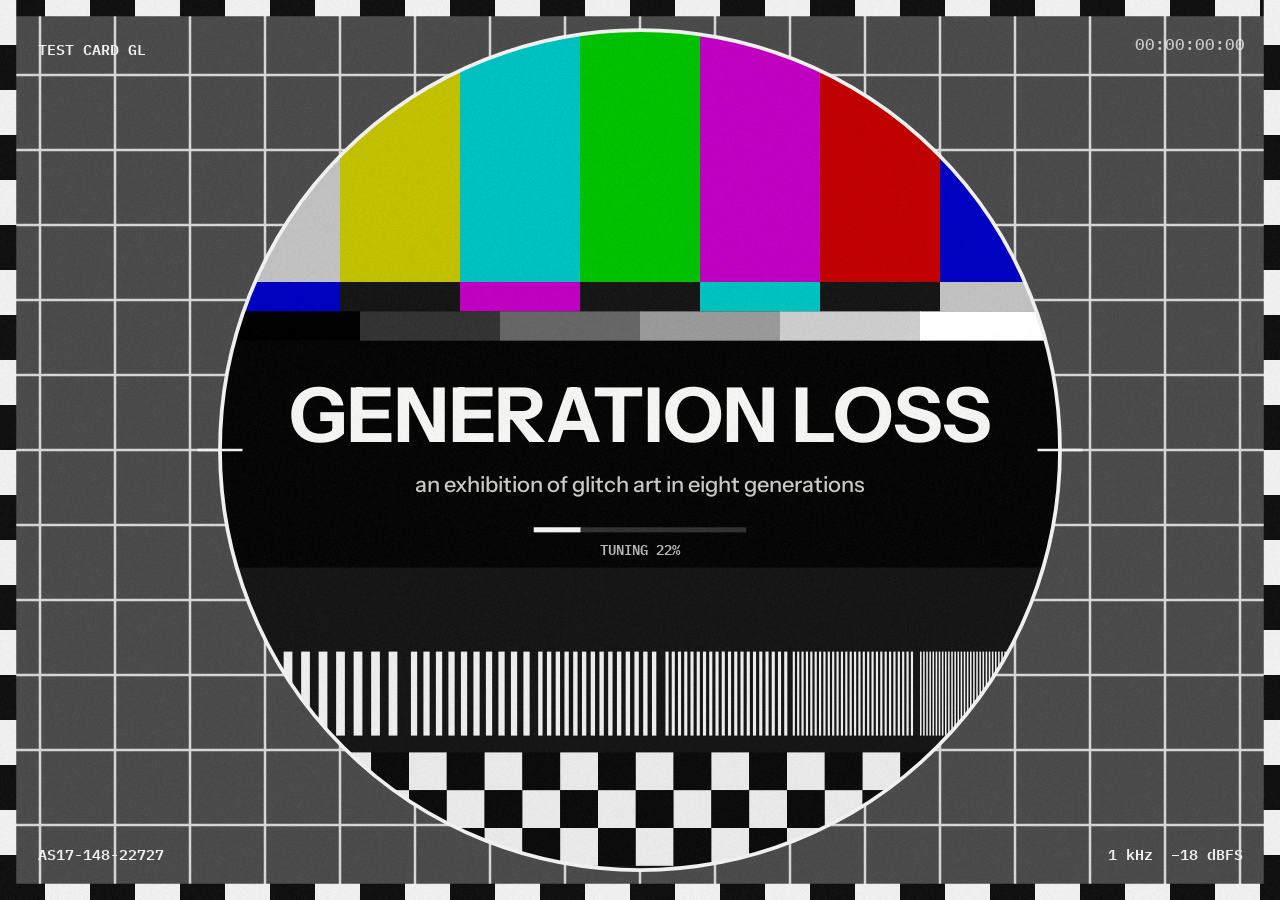
==== index.html @ 655f92f8 "Add Generation Loss, a two-minute exhibition of glitch art One photograph of the Earth (Apollo 17's " ====
<!doctype html>
<html lang="en">
<head>
<meta charset="utf-8">
<meta name="viewport" content="width=device-width, initial-scale=1, viewport-fit=cover">
<meta name="color-scheme" content="dark">
<meta name="theme-color" content="#000000">
<title>Generation Loss</title>
<meta name="description" content="A two-minute audiovisual exhibition of glitch art: one photograph of the Earth, copied through eight media until it is a single pixel.">
<link rel="icon" href="data:image/svg+xml,%3Csvg xmlns='http://www.w3.org/2000/svg' viewBox='0 0 14 16'%3E%3Cpath fill='%23c0c0c0' d='M0 0h2v16H0z'/%3E%3Cpath fill='%23c0c000' d='M2 0h2v16H2z'/%3E%3Cpath fill='%2300c0c0' d='M4 0h2v16H4z'/%3E%3Cpath fill='%2300c000' d='M6 0h2v16H6z'/%3E%3Cpath fill='%23c000c0' d='M8 0h2v16H8z'/%3E%3Cpath fill='%23c00000' d='M10 0h2v16h-2z'/%3E%3Cpath fill='%230000c0' d='M12 0h2v16h-2z'/%3E%3C/svg%3E">
<link rel="preconnect" href="https://fonts.googleapis.com">
<link rel="preconnect" href="https://fonts.gstatic.com" crossorigin>
<link rel="stylesheet" href="https://fonts.googleapis.com/css2?family=IBM+Plex+Mono:wght@400;500;600;700&family=Instrument+Sans:wdth,wght@75..100,400..700&display=block">
<style>
/* one deliberate look: a black room with a screen in it */
:root { --room: #000000; --text: #eeeeec; color-scheme: dark; }
html { height: 100%; background: var(--room); overflow: hidden; }
body {
  margin: 0; height: 100%; background: var(--room); color: var(--text); overflow: hidden;
  cursor: default; user-select: none; -webkit-user-select: none;
  -webkit-tap-highlight-color: transparent; touch-action: manipulation;
}
body.play { cursor: pointer; }
body.hide { cursor: none; }
canvas { position: fixed; left: 0; top: 0; display: block; }
#hud { pointer-events: none; }
body.nogl::after {
  content: "This piece needs WebGL 2, which this browser has turned off.";
  position: fixed; left: 16px; right: 16px; top: 16px;
  font: 500 18px/1.4 "Instrument Sans", system-ui, sans-serif; color: var(--text);
}
</style>
</head>
<body>
<canvas id="screen" aria-label="Generation Loss: a two-minute audiovisual exhibition of glitch art, with sound. One photograph of the Earth is copied through eight media. Click or press Enter to play."></canvas>
<canvas id="hud" aria-hidden="true"></canvas>
<script id="synth-src" type="text/plain">
/* generated by tools/prep.mjs — do not edit */
var SPECTRAL = { w: 171, h: 171, grey: '[base64]/[base64]/Y1c3G0MHAtrCrq7KygjsDAAAAAAAAAAAAAAAAAAAAAAAAAAAAAAAAAAAAAAAAAAAAAAAAAAAAAAAAAAAAAAAAAAAAAAAAAAAAAAAAAAAAAAAAAAAAAAAAAAAAAAAAAAAAAAAAAAAAAAAAAAAAAAAAAAAAAAAAAAAAAAAAAAAAAAAAAAAAASt+tbKmn6adrqm/[base64]/[base64]/[base64]/x8XG1dK9tsC8yMfEvbvAwMK/[base64]/DyMu/[base64]/VayajdjNv8jSzLKvrauorbe9wLKkmE1LRF1eWVVqjI+ZmZSNhZCRQQEAAAAAAAAAAAAAAAAAAAAAAAAAAAAAAAAAAAAAAAAAAAAAAAAAAAAAAAAAAAAAAAAAAAAAAAAAAAAAAAAAAAAAAAAAAAAAAAAAAAAAAAAAGY6/wMXAubK2trPBxsO9sr+7vrmsrKy2sa6utMTHv7u+vr+1qamqqaSenqOko5O/[base64]/BwcHMzcjLzc7Ew8HEwru1trS2tbWwo6evrquqqKaZfn9+gYN1ZWx8irmsbDB3sZSUoKS5wZ+LgHVHLi8xMTQzNDRAPW5ZR0VKWlFMYHd/[base64]/LjIvMEM2NTM1MUIuL0lbf1lGeGQ9Ojw9QURKWm92dm1ven5+MgAAAAAAAAAAAAAAAAAAAAAAAAAAAAAAAAAAAAAAAAAAAAAAAAAAAAAAAAAAAAAAAAAAAAAAAAAAAAAAAAAAAAAAAAAAAFe2vsS9vsXDvL3CwberssPJxMS/[base64]/[base64]/[base64]/TklDUzlQSTBEXk0qLk5CTD1naKutsJqtnqmSeG9oHQAAAAAAAAAAAAAAAAAAAAAAAAAAAAAAAAAAAAAAAAAAAAAAAAAAAAAAAAAAAAAAAAAAAAAAAAAAAAibv8bNyse/[base64]/[base64]/BxLhfcUh3mpitdXGFuaSm07EsJCUhGBwcL0Q5JBobHB4cHR8pJjA/Sj9JRjQ0V0FCdHtlJyU5UmNCR1iDr717tmx4gI1taVhJBQAAAAAAAAAAAAAAAAAAAAAAAAAAAAAAAAAAAAAAAAAAAAAAAAAAAAAAAAAAAABHvqOjl42Dh4x/iq2dfH2rv5N4ptWVY3WwztHMn66CiXegv97I7s/Tx2Y/NjY8Pkdttc/[base64]/j2re0KbbuKvC3MVEOjpcd1CewM7tvtiswa2wtIq7s7Oao55GS1VSQ0FGTE6FdoWaxbVVbHFuoJKXwaWBv6jQw5RtT0qCxN/e27SdVFZWPUFibWVUca5dVGR8aHNoWicAAAAAAAAAAAAAAAAAAAAAAAAAAAAAAAAAAAAAAAAAAAAAAAAAAAAAAAAACbKnlIuBgod8eaCqn3t/b4OQgYNkgm+Fl6udrpBZQ1WWa4zFx72xtbDYz4A4MEJscVWnuuDv3sCFq3Zyg4y/mayfqb+X0dJDKCxMVnB4apTEy6SPHThtf87AsobQ3+Xk5+Hk2bNcc73R0dbcsk1rRzZdZ1NHcGM/QFN6amtrbkgMAAAAAAAAAAAAAAAAAAAAAAAAAAAAAAAAAAAAAAAAAAAAAAAAAAAAAAAAYLmbkYGCgHqJubWGenJ0cHmCe8aLd+rV0ouMw5potHR4YHCwtIGsm7Szq9JsTEGDcpG/[base64]/[base64]/[base64]/LVExYVeDmKWko5qGn6iQoqWxh46ShY/mk32rjc6Ue4ShrrihuMTgn5mooNWmeoV+Sk1fk1O/mH+hf0A8UkpKKBcnMyorJCkrKzY0NysjNy1HVzo3TXEvY5dciarIs5CDaTqQXExMf2ZqYFgxBAAAAAAAAAAAAAAAAAAAAAAAAAAAAAAAAAAAAAAAAAAAAAA+sbG7wJeGeHKRiW5qW1qMQjg7hmY+aK+moWNkKD44S3NeWq+/u56QlYeRpqKosKKfsb6+j6CczphQd5+vv9/RrafEv517qtW/nbGhsI1sVlJQV3qDZE0tJh8dJxQVI0syIitPZ0YpIzAiKCk/[base64]/[base64]/[base64]/28ihq7Oq1MW7lYeGhKq7mIaYOixRRLQqR4CEX6/[base64]/gY2fp5a0wb17UUxqaXNYWzcPAAAAAAAAAAAAAAAAAAAAAAAAAAAAAAAAAAAAAAAAcsiWgq+JcXDOkU1bTEY1MS82P1FYNUU2Qkdl1NyORzQ5aYhhxKvI76hNoqueh66Qb56zusju6e7YvrHnveDJ3s6joZp/h4JWcXYmME5ISjNLc2mrpb/[base64]/[base64]/[base64]/[base64]/[base64]/fHVzfH6GhXWnydhRfIR5RCkjKD4xMTZEOy0/SVt9oYRIaah2ioeRio2Hlpafm5e4v7qxlXlzcmx0Z1RcbYSBR2JSUk9VV2M/MCkhRllqZWBVlBgRFDsdEhIdGHauOUduHxloalUhLCAvJ0A/IT82PCc7QGBcZI0/TDEyQmSYkJKPmYqjr2xESVlENwgAAAAAAAAAAAAAAAAAAAAAAAAAAAAAAAAAAAeqj4F+mYZ8b3ypmY2ix6JmX1twdDNThI+XW4leX3l8gMO1xa13o8OAkqKUhXyHlaKkn5uhoLWxn3dnZF9XTFJYgqV9T1ZYS0o/XHQ0LygfMVNvYVtQUiUjFBInOR8WERg0O1c4JxkZbVw4Lx4nGRgdKkJ2LiVENGZaZG5LilY0PEKGmXZ/[base64]/[base64]/PB9SjjA8JBkZHDAiNx4fLDAtJzMsKVZUTURedHRZQR8AAAAAAAAAAAAAAAAAAAAAAAAAAAAAAAAAAE+hlXN4a1pbUldgcJ3CkatpdFNGZTY6NicpMSwnJSAjICAfISUxKTUyPkOJ18vGxLmhopKUkKyEs8rQlJJPTVZOQkpVcGaUW2BLTDs1MCwhHR4/[base64]/[base64]/[base64]/U5OLZp62zjKSMcUs/OC0pHiU9aGkvRZW2xci51uPKzufXwJ1YlVxYYFNshkQ/QUJdUCo4KCcwNCc4JhsdKUhXRRwzbnRWOCc6KicjFhoZFhYxcC8hTrHLrkkjLW+gXXhiHS0jMx9vaD+UcUEvVz1Mk0tLV05YQRkAAAAAAAAAAAAAAAAAAAAAAAAAAAAAAAAAAAGgoavAqrCJkcCgg6uoibFcNz5FO2+Y1tPb5t/o49vix9DMtq6dd1N3aihOiKq3VHGxscjsv+rs38KvxaKZiF6KsJZisWlCPjljZy0rLzMpHS5MYlJULy8kFxUUGDYqGxMjZyUYGBomGholOWkmGG/[base64]/[base64]/[base64]/Zx7/K4e729fX08/H18PLr7Ozr69PX687CiJTAtmUdGD4rVSFcIhobJS8/LR47SzxgQSMgHBwwOyl4WCQXbt2DHxgaIhsiHh50TSAjK4U0YlJGW2drd1RLKQIAAAAAAAAAAAAAAAAAAAAAAAAAAAAAAAAAAAAfwca1e27DjLzfvpzMiU0zhatiWoGniZiPNhpbh9G/oYdpq2QzOjgfNjM6KzCRibOkVUs9joa03L3U29zq9PT08vPy8fHt7/Hz8u/s5rhWMpqAZmksXVYrGytuWjlqTIFkm4FEUHJGeYJaHiIgJS8pZ0ssHY/ZQBkaJB0uHyCYWCAtLUolfmVWYG1yhF9CIgAAAAAAAAAAAAAAAAAAAAAAAAAAAAAAAAAAAAAFscm4r2yjqrDa1cu3fEdVRGtXjJCqyZaqfkIrYqWimayEpTdWUUc4U1BaMk9HWmRuUEo9RmVIgJ7J2eTi6O7z8fHw7+/x7+/u7e/w5b50aFpleIRqZTccFhUfOkNVSkw/LVRQOi8qTV05Gh8nJi4mMFUoGHHbhxoiGy5GHx9BXSIrIy0pW05KY2tncmFEGAAAAAAAAAAAAAAAAAAAAAAAAAAAAAAAAAAAAAAAjMXHxqyfuMbS39HQgjxYL2CokK20ztmx0pZIkKxtkGyXj2tjWVk6LCE0X4GMd1Q7SlZJP05MVJaBqdfW5OXr5+/w7u/t7u3s7vHp5uLaz8WIinqFiKtcEyolMkxGWmpQXEZma2RgWX9sJRoYKTE5Qh42GjjRyC4cIEZQHiA4bCYvIyQ7TDNMZ2Rmc0s+EgAAAAAAAAAAAAAAAAAAAAAAAAAAAAAAAAAAAAAAXsDQzL3H1NLT0sjbaEU2d3Fbr8PP0cmwwNS9R1F5jH4/aigyMzMaFiAwPFRzeHB8cWZ4nIZOW11QkrfO1urp5uTm3NHb6e7u7O3p6+jm2+HetKN/faFYIh0cLlhXZlo6vLKha09gTGHeYTIbMlArIywaGhiN2mkaPDRSHx5XiScmIyQySDFTYW5hdVU8CgAAAAAAAAAAAAAAAAAAAAAAAAAAAAAAAAAAAAAAMa7Ho7DH29va09bORGQuQkhYPUFNjXGOh6O+s0x/c6VtPBQVFCQcEyVPcnSIi5SZmIyfjqiJRD46TouqyuHo6ePj4trg6e3u7+zt7unm5Orq47CVuWppKR8ZPD46aoZtg197XEg2Ipa4Vl0nIS46PTgcGxs/[base64]/xo5lJikgRWFzHyQtYNuJVpM6Ii8hSlY1Jkgycn+Odm9nQjUuAAAAAAAAAAAAAAAAAAAAAAAAAAAAAAAAAAAAAAAAAEK7xH3P1t3j4tyOWWppT0BWWXWN0cjY19acTiJHoHGNxKkgFhcaWHcoHKZzrJ2VoYSemK/[base64]/G0iLVSc3SsrVuVQ5MyUmIUojdSthi26Qdlk6NC4CAAAAAAAAAAAAAAAAAAAAAAAAAAAAAAAAAAAAAAAAAACRo5NxpMPk4eG8T4hbOjyk0bqLeH6YpuDe2uTv5qp0p3mYHRgUFmEiJLNjLFYnh6i9ytC7lLyodUxVHR1vourM3+fs7O/t7evr6unk2s6ieoy4uX54STEbR1+VnnyIcbqbn39vwOO30dNnPiEtHhubVidPPZ7YzllDMCEtIj8pWzhffHyGgUU3Oh8AAAAAAAAAAAAAAAAAAAAAAAAAAAAAAAAAAAAAAAAAAABPnmuqlKXh4+G7gKRiYLFytMJYYlpLXmV7nc/[base64]/[base64]/Q0KesqSgipaOkX+XqH1pX4W02O3ly6znv09WWB1cdb2vv7vX153I2+Lo7e3u8fDw7uzr6eTj3+Ld2dGXZ8XT3dfGqqGBkUdVJzBLaVVumruRT2OLtLm4xNfOyKyPgBpCN7fFbm6OecK/[base64]/aEhDQ0VZNzAQAAAAAAAAAAAAAAAAAAAAAAAAAAAAAAAAAAAAAAAAAAAAAAAAABasnZWd2Nrc2cSokK7b1aGvrZiYpL65kIl6gK1wUpLt7cjI2KRVl6uhTrrMzd7J1N1bx8bb0eDk4+bl4d/d19fW0Y9cd4KirIhsWY/[base64]/[base64]/eXdYf4M1WmRbZmlWvsrd3uDa3NnXzc/Ln87UsJ6fvse7ubu9pp2lUGAuOHllRUA2JQMAAAAAAAAAAAAAAAAAAAAAAAAAAAAAAAAAAAAAAAAAAAAAAAAAAAAAHaqyx8y2y9bBv8DQ0MBOSZPGzouGgJmEgX1oaJGt2OXa0dCwVsrQzbLIt5jJy8/JytLS17m+09bZ1s+/[base64]/[base64]/[base64]/urXMzc/HyMjCpYimlpSfnpl9S2ZENiUEAAAAAAAAAAAAAAAAAAAAAAAAAAAAAAAAAAAAAAAAAAAAAAAAAAAAAAAAAAATo5+6xMKwnaTRyMtxLEmXzNnezaSJpneamsrc4eHZ39SmrLnQxsvNqDRNG5bJyMbIzsnCs7Wfsq2mb4281L/Jwa+xfnhbcYV6c3FpaCyAZ4VoZzgrUEaAZ2uzo1dTjHJnGV1uTi6iwKXBzMrExsC2mX59X1SAlZlsUk47LhEAAAAAAAAAAAAAAAAAAAAAAAAAAAAAAAAAAAAAAAAAAAAAAAAAAAAAAAAAAAAAS6qanLWTjJXW08i+V0CCuNDc39bGtpGCsLLJ1d/[base64]/e3dfBytW3ur/[base64]/[base64]/[base64]/[base64]/fkChysu/tq/X3d/az9Pe29jYzMSVe3ankb++xtPU0My/vrqfr5/M0NDOwKade22NoIKSnlZ0mqGid111YY6yvr+6uLKyuqSxq4RrY2o/OkRBQE10TWFVNAsAAAAAAAAAAAAAAAAAAAAAAAAAAAAAAAAAAAAAAAAAAAAAAAAAAAAAAAAAAAAAAAAAAAAAAAAAAAAABneft8m/wsO3hmA/g8jTwpKlsbedVq2tjZuXgZyby9jU2dja0tvc2tnZyap4R2Kt0My4xs7U1dHQxsWnztXUztPBpWyYs5/Cr6+ehYeMeW5neo6Yl6m1uL/GxcG7wrOzsIRXYGBuRk1ERm1jZVc+FQEAAAAAAAAAAAAAAAAAAAAAAAAAAAAAAAAAAAAAAAAAAAAAAAAAAAAAAAAAAAAAAAAAAAAAAAAAAAAAAASEnazHwcfEx8u4SKzM2c+0o6K1v5S/wbrUtKHNysbIy9PV2NXW2dvVz8O+pIu/2M3E09ja09jV2NfS1M7I1syonrvXzdS8lZyztrGbhqOipaOjsrnHyLKTrre1wKqmnoFdZ2xnUHFccXNoYkcbAQAAAAAAAAAAAAAAAAAAAAAAAAAAAAAAAAAAAAAAAAAAAAAAAAAAAAAAAAAAAAAAAAAAAAAAAAAAAAAAAAAKl5Wuq6XEvsa/d8i/[base64]/Du7i7rq2uupOotLOtrKehmYVeSnV9XGVZKggAAAAAAAAAAAAAAAAAAAAAAAAAAAAAAAAAAAAAAAAAAAAAAAAAAAAAAAAAAAAAAAAAAAAAAAAAAAAAAAAAAAAAAC2ur7m3vLm0w8jO09DT09fT0dHL1NbY1tDV29PW0czFv7vEyM/QzNfX2tnb3Nrc29rQ2dva1dbTy8fNyszY2c29u5q1oqmorMvNx7rLycXBtr/Dva+uoZ6prq+sqqeel4yHh4N6cmI3CwAAAAAAAAAAAAAAAAAAAAAAAAAAAAAAAAAAAAAAAAAAAAAAAAAAAAAAAAAAAAAAAAAAAAAAAAAAAAAAAAAAAAAAAAAlnauqub69uL/I0c3S1NbT1dTX1tDPz9XQ19bQzMK/vcnQ08/U2Njb2tjb29va19jZ2tjW1MvQxtLW0dnT09fTwLXBubK2v67Jw5e8vLy7tammtKyhmaOpprGtnZGYkJGNgnprXzgOAAAAAAAAAAAAAAAAAAAAAAAAAAAAAAAAAAAAAAAAAAAAAAAAAAAAAAAAAAAAAAAAAAAAAAAAAAAAAAAAAAAAAAAAAAAAEJGZo667wcrFxc/[base64]/wcnFv8zN1NXZ19TU09PX1NTSzsvT0tDN1dXIycnL1dra2dLPx9PSz9K0u9rR0t/e3dzc3N3b2tvZ2tbEe4jSw72/ucjQz8zGwLm6urivrJ6aoqejm5SQj4x/bVcvDgAAAAAAAAAAAAAAAAAAAAAAAAAAAAAAAAAAAAAAAAAAAAAAAAAAAAAAAAAAAAAAAAAAAAAAAAAAAAAAAAAAAAAAAAAAAAAAAAAXlbS/wsfOycbKytDT1dPU0tDS0tTS0cvS0MfHztC9yc26x9PX2dTIzMzO2d/[base64]/z9LSzM3JyMi7u8Gtpa2mop2gmZSOhXBhVUYvDAAAAAAAAAAAAAAAAAAAAAAAAAAAAAAAAAAAAAAAAAAAAAAAAAAAAAAAAAAAAAAAAAAAAAAAAAAAAAAAAAAAAAAAAAAAAAAAAAAAAAAAAAAAJ6OzvKyJh7/Eu8rMzcTCy8vN0NHDz9Guztja2djZ29rZ29rb2tna2dnZ2Nba29rZ2NfV19vb2tjW0NPR1NTR0NDMycbFxb7Evry3qIZ5cG9kd4d/dm1gTioFAAAAAAAAAAAAAAAAAAAAAAAAAAAAAAAAAAAAAAAAAAAAAAAAAAAAAAAAAAAAAAAAAAAAAAAAAAAAAAAAAAAAAAAAAAAAAAAAAAAAAAAAAAAAABOCsrGFWI61vL2/v8nIzMnIztPJw8290tnX2djY2NnZ2djZ2dra2tjX19jZ2djX1tTW2drW09HQ0M/[base64]/Ny8nJx8TBwMHCw8C7vLmWf4WWnpSLgXdoXD8VAAAAAAAAAAAAAAAAAAAAAAAAAAAAAAAAAAAAAAAAAAAAAAAAAAAAAAAAAAAAAAAAAAAAAAAAAAAAAAAAAAAAAAAAAAAAAAAAAAAAAAAAAAAAAAAAAAAAAB+Lo4R0dq23t7/HysnKzNHQzcHA0dPU1NPV1tXV09PT09LT1dbV1NLR0tHR0tPS0M/[base64]/vru8u8LBv768tK6llISPhXlzXT8aAwAAAAAAAAAAAAAAAAAAAAAAAAAAAAAAAAAAAAAAAAAAAAAAAAAAAAAAAAAAAAAAAAAAAAAAAAAAAAAAAAAAAAAAAAAAAAAAAAAAAAAAAAAAAAAAAAAAAAAAAAAAAApclo6xvr+/xMXEx8jKycjBvcTOz9DQz8/[base64]/[base64]/vb2/[base64]' };
if (typeof module !== 'undefined' && module.exports) module.exports = SPECTRAL;
/* ─────────────────────────────────────────────────────────────────────────
   synth.js — the soundtrack of Generation Loss. Everything is synthesized
   here, sample by sample, from the score below; nothing is recorded.

   120 bpm, 4/4, 60 bars. At its heart is a four-bar loop (E♭maj9, Gm7,
   Cm9, A♭maj7♯11) that plays fourteen times. Each time it is a copy of the
   copy before, made through the medium of the generation it plays in:
   a lossy codec, sorted samples, moshed grains, tape, radio, a bit-crusher,
   and at last a room that it is re-recorded in until only the room's own
   resonances are left (after Alvin Lucier, 1969). The copies are made at
   32 768 Hz so the loop is exactly 2^18 samples and every process can
   treat it as circular.
   ───────────────────────────────────────────────────────────────────────── */
var SYNTH = (function () {
'use strict';

/* ───────── time ───────── */
const STEP = 0.125, BEAT = 0.5, BAR = 2;
const BARS = 60, PIECE = BARS * BAR, TAIL = 2, DURATION = PIECE + TAIL;
const T = (bar, step) => (bar * 16 + (step || 0)) * STEP;
const GEN = [0, 4, 12, 20, 28, 36, 44, 52, 60];          // first bar of each generation
const genOf = (bar) => { let g = 0; while (g < 7 && bar >= GEN[g + 1]) g++; return g; };
const TAU = Math.PI * 2;
const mtof = (m) => 440 * Math.pow(2, (m - 69) / 12);
const STEMS = ['kick', 'snare', 'hat', 'click', 'bass', 'loop', 'tone', 'modem', 'flip', 'sort', 'noise', 'spectral', 'riser', 'crash', 'blip'];
const ST = {}; STEMS.forEach((s, i) => (ST[s] = i));

function rng(seed) {
  let a = seed >>> 0;
  return () => {
    a = (a + 0x6D2B79F5) >>> 0;
    let t = a;
    t = Math.imul(t ^ (t >>> 15), t | 1);
    t ^= t + Math.imul(t ^ (t >>> 7), t | 61);
    return ((t ^ (t >>> 14)) >>> 0) / 4294967296;
  };
}

/* ───────── FFT (radix-2, in place) ───────── */
const twiddles = {};
function fft(re, im, inverse) {
  const n = re.length;
  let tw = twiddles[n];
  if (!tw) {
    tw = twiddles[n] = { c: new Float64Array(n >> 1), s: new Float64Array(n >> 1) };
    for (let i = 0; i < n >> 1; i++) { tw.c[i] = Math.cos(TAU * i / n); tw.s[i] = Math.sin(TAU * i / n); }
  }
  for (let i = 1, j = 0; i < n; i++) {
    let bit = n >> 1;
    for (; j & bit; bit >>= 1) j ^= bit;
    j ^= bit;
    if (i < j) { let t = re[i]; re[i] = re[j]; re[j] = t; t = im[i]; im[i] = im[j]; im[j] = t; }
  }
  const sg = inverse ? 1 : -1;
  for (let len = 2; len <= n; len <<= 1) {
    const half = len >> 1, stride = n / len;
    for (let i = 0; i < n; i += len) {
      for (let k = 0; k < half; k++) {
        const wr = tw.c[k * stride], wi = sg * tw.s[k * stride];
        const a = i + k, b = a + half;
        const xr = re[b] * wr - im[b] * wi, xi = re[b] * wi + im[b] * wr;
        re[b] = re[a] - xr; im[b] = im[a] - xi; re[a] += xr; im[a] += xi;
      }
    }
  }
  if (inverse) for (let i = 0; i < n; i++) { re[i] /= n; im[i] /= n; }
}

/* ───────── the score ───────── */
// the loop, one chord per bar
const LOOP = {
  ep: [[55, 58, 62, 65], [53, 58, 62, 67], [51, 55, 58, 62], [51, 55, 60, 62]],
  pad: [[67, 70, 74], [65, 70, 74], [67, 70, 75], [67, 72, 74]],
  // music box: [step, note, length]; the long note on step 8 of each bar is the tune (G F E♭ D)
  box: [
    [[0, 63, 2], [2, 70, 2], [4, 74, 2], [6, 77, 2], [8, 79, 4], [12, 77, 2], [14, 74, 2]],
    [[0, 62, 2], [2, 67, 2], [4, 70, 2], [6, 74, 2], [8, 77, 4], [12, 74, 2], [14, 70, 2]],
    [[0, 60, 2], [2, 67, 2], [4, 70, 2], [6, 74, 2], [8, 75, 4], [12, 74, 2], [14, 70, 2]],
    [[0, 60, 2], [2, 63, 2], [4, 67, 2], [6, 72, 2], [8, 74, 6], [14, 70, 2]],
  ],
  bass: [39, 31, 36, 32],
};
const REPS = 14;                                    // loop copies heard, from bar 4
// what made each copy (rep r plays generation r of the loop)
const COPY = ['master', 'codec', 'sort', 'sort', 'mosh', 'mosh', 'tape', 'tape', 'radio', 'radio', 'crush', 'crush', 'room', 'room'];
const DIAL = '4363728466';                          // G E N E R A T I O N on a telephone keypad
const SPEC = { t0: T(37, 0), t1: T(42, 0), note: 27, k0: 10, k1: 180 };   // the Earth, as harmonics 10–180 of E♭1

function buildScore() {
  const R = rng(1972);
  const S = {
    kick: [], snare: [], rim: [], hat: [], ohat: [], click: [], bass: [], flips: [], sorts: [], stutters: [],
    crashes: [], impacts: [], subs: [], blips: [], packets: [], dial: [], rolls: [], marks: {},
  };
  const kick = (t, vel, extra) => S.kick.push(Object.assign({ t, vel }, extra || {}));
  const hitBar = (bar, steps, list, vel, extra) => steps.forEach((s) => list.push(Object.assign({ t: T(bar, s), vel: typeof vel === 'function' ? vel(s) : vel }, extra || {})));

  /* gen 0 · line-up, dial, handshake, download */
  S.tone = [0.04, T(1, 8)];
  for (let i = 0; i < DIAL.length; i++) S.dial.push({ t: T(1, 8 + i), d: DIAL[i] });
  S.answer = [T(2, 2), T(2, 6)];
  S.fsk = [T(2, 6), T(2, 10)];
  S.bongs = [T(2, 10), T(2, 12)];
  S.data = [T(2, 14), T(4, 0)];
  {
    // packets arrive unevenly; each carries a slice of the file
    const n = 30, t0 = S.data[0] + 0.05, t1 = S.data[1] - 0.04;
    let acc = 0; const w = [];
    for (let i = 0; i < n; i++) { const x = 0.4 + R() * 1.2; w.push(x); acc += x; }
    let t = t0, got = 0;
    for (let i = 0; i < n; i++) {
      t += (w[i] / acc) * (t1 - t0);
      got += 0.6 / n + 0.4 * (w[(i * 7) % n] / acc);
      S.packets.push({ t: Math.min(t, t1), got: i === n - 1 ? 1 : Math.min(0.999, got) });
    }
  }

  /* gen 1 · bit rot: one bit at a time, then more */
  {
    const per = [1, 2, 3, 4, 6, 8, 12, 16];
    for (let b = 4; b < 12; b++) {
      const n = per[b - 4];
      const pool = []; for (let s = 0; s < 16; s++) pool.push(s);
      for (let i = pool.length - 1; i > 0; i--) { const j = Math.floor(R() * (i + 1)); [pool[i], pool[j]] = [pool[j], pool[i]]; }
      const steps = b < 6 ? [8, 0, 12].slice(0, n) : pool.slice(0, n).sort((x, y) => x - y);
      for (const s of steps) S.flips.push({ t: T(b, s), kind: 'scan', bit: Math.floor(R() * 8) });
    }
    // the quantisation table goes on the downbeats of bars 10 and 11; a restart marker in between
    S.flips = S.flips.filter((f) => !(Math.abs(f.t - T(10, 0)) < 1e-6 || Math.abs(f.t - T(11, 0)) < 1e-6 || Math.abs(f.t - T(10, 8)) < 1e-6));
    S.flips.push({ t: T(10, 0), kind: 'dqt', bit: 5 }, { t: T(10, 8), kind: 'rst', bit: 3 }, { t: T(11, 0), kind: 'dqt', bit: 6 });
    S.flips.sort((a, b) => a.t - b.t);
    S.flips.forEach((f, i) => (f.i = i));
  }

  /* drums, bass, clicks by generation */
  for (let bar = 4; bar < 52; bar++) {
    const g = genOf(bar), odd = bar & 1;
    const root = LOOP.bass[bar % 4];
    if (g === 1) {
      if (bar < 8) { kick(T(bar, 0), 0.62); kick(T(bar, 10), 0.45); }
      else {
        kick(T(bar, 0), 0.75); kick(T(bar, 7), 0.5); kick(T(bar, 10), 0.62);
        hitBar(bar, [4, 12], S.rim, 0.55);
        S.bass.push({ t: T(bar, 0), dur: 5.5 * STEP, note: root, vel: 0.8 }, { t: T(bar, 10), dur: 4 * STEP, note: root, vel: 0.65 });
      }
      for (let s = 0; s < 16; s++) {
        const p = bar < 8 ? [3, 7, 11, 13, 15].includes(s) ? 0.8 : 0.05 : 0.55;
        if (R() < p) S.click.push({ t: T(bar, s), vel: 0.25 + R() * 0.5, f: 2500 + R() * 7000 });
      }
    } else if (g === 2 || g === 3) {
      kick(T(bar, 0), 0.95); kick(T(bar, 6), 0.7); kick(T(bar, 10), 0.85);
      if (odd) kick(T(bar, 14), 0.45);
      hitBar(bar, [4, 12], S.snare, 0.9);
      hitBar(bar, [...Array(16).keys()], S.hat, (s) => [0.8, 0.3, 0.55, 0.3][s % 4] * (g === 3 ? 0.9 : 0.8));
      if (!odd) S.ohat.push({ t: T(bar, 14), vel: 0.5 });
      S.bass.push({ t: T(bar, 0), dur: 2.6 * STEP, note: root, vel: 0.95 }, { t: T(bar, 6), dur: 1.6 * STEP, note: root, vel: 0.7 },
        { t: T(bar, 10), dur: 2.6 * STEP, note: root, vel: 0.85 }, { t: T(bar, 14), dur: 1.6 * STEP, note: root + 12, vel: 0.6 });
      for (let s = 1; s < 16; s += 2) if (R() < 0.35) S.click.push({ t: T(bar, s) + STEP * 0.5, vel: 0.2 + R() * 0.35, f: 3000 + R() * 6000 });
      if (g === 2 && bar < 18) S.sorts.push({ t0: T(bar, 8), t1: T(bar, 12), amt: 0.45 + 0.09 * (bar - 12), dir: 'v' });
      if (g === 3 && odd) S.stutters.push({ t: T(bar, 12), len: bar === 27 ? STEP / 2 : STEP, count: bar === 27 ? 8 : 4 });
    } else if (g === 4) {
      hitBar(bar, [0, 4, 8, 12], S.kick, 0.92);
      hitBar(bar, [4, 12], S.snare, 0.8);
      hitBar(bar, [2, 6, 10, 14], S.ohat, 0.42);
      hitBar(bar, [...Array(16).keys()].filter((s) => s % 2 === 1), S.hat, 0.3);
      if (bar < 35) for (const s of [2, 6, 10, 14]) S.bass.push({ t: T(bar, s), dur: 1.5 * STEP, note: root, vel: 0.85 });
      if (bar % 2 === 1 && bar < 35) S.rolls.push({ t: T(bar, 12), dur: BEAT });
    } else if (g === 5) {
      if (bar < 42) S.subs.push({ t: T(bar, 0), note: root, vel: 0.7 }, { t: T(bar, 8), note: root, vel: 0.45 });
      if (bar === 36) S.bass.push({ t: T(bar, 0), dur: 4 * BAR, note: 27, vel: 0.5, soft: true });
    } else if (g === 6) {
      const crush = true;
      kick(T(bar, 0), 1, { crush }); kick(T(bar, 3), 0.7, { crush }); kick(T(bar, 10), 0.9, { crush });
      if (bar % 4 === 3) kick(T(bar, 13), 0.6, { crush });
      hitBar(bar, [4, 12], S.snare, 1, { crush });
      hitBar(bar, [7, 9, 15], S.snare, 0.32, { crush });
      hitBar(bar, [...Array(16).keys()], S.hat, (s) => [0.85, 0.35, 0.6, 0.4][s % 4], { crush });
      S.ohat.push({ t: T(bar, 14), vel: 0.55, crush });
      if (bar < 51) {
        S.bass.push({ t: T(bar, 0), dur: 1.8 * STEP, note: root, vel: 1, drive: 3 }, { t: T(bar, 3), dur: 1.6 * STEP, note: root, vel: 0.8, drive: 3 },
          { t: T(bar, 8), dur: 1 * STEP, note: root + 12, vel: 0.7, drive: 3 }, { t: T(bar, 10), dur: 2.6 * STEP, note: root, vel: 0.95, drive: 3 },
          { t: T(bar, 14), dur: 1.6 * STEP, note: root + 12, vel: 0.75, drive: 3 });
      }
      for (let s = 0; s < 16; s++) if (R() < 0.3) S.click.push({ t: T(bar, s) + (R() < 0.5 ? STEP / 2 : 0), vel: 0.3 + R() * 0.4, f: 2000 + R() * 8000 });
    }
  }
  // stutters of the climax
  S.stutters.push({ t: T(45, 12), len: STEP / 2, count: 8 }, { t: T(47, 8), len: STEP, count: 2 }, { t: T(47, 10), len: STEP / 2, count: 4 },
    { t: T(47, 14), len: STEP / 4, count: 8 }, { t: T(49, 14), len: STEP / 4, count: 8 }, { t: T(50, 12), len: STEP / 2, count: 8 });
  S.stutters.sort((a, b) => a.t - b.t);
  // the long horizontal sort that ends gen 2
  S.sorts.push({ t0: T(18, 0), t1: T(20, 0), amt: 1, dir: 'h' });

  S.crashes = [T(4, 0), T(12, 0), T(16, 0), T(20, 0), T(24, 0), T(28, 0), T(32, 0), T(44, 0), T(48, 0)].map((t) => ({ t, vel: t === T(44, 0) ? 1 : 0.7 }));
  S.impacts = [T(12, 0), T(20, 0), T(28, 0), T(44, 0)];
  S.static = [T(36, 0), T(37, 4)];
  S.tapeStop = [T(35, 8), T(36, 0)];
  S.wobble = [T(32, 0), T(35, 8)];
  S.riser = [T(42, 0), T(44, 0)];
  S.decimate = [T(51, 0), T(52, 0)];
  S.blips = [T(52, 0), T(52, 8), T(53, 0), T(53, 8), T(54, 0)].map((t, i) => ({ t, note: [75, 70, 63, 58, 51][i] }));
  S.eof = [T(59, 12), T(60, 0)];
  S.spectral = SPEC;
  S.marks = { gen: GEN.map((b) => T(b, 0)), dot: T(56, 0), average: T(54, 0) };
  return S;
}

/* ───────── rendering ───────── */
function* renderGen(opts) {
  opts = opts || {};
  const SR = Math.min(48000, opts.sampleRate || 44100);
  const N = Math.round(DURATION * SR);
  const S = buildScore();
  const RND = rng(1990);

  /* building blocks */
  const SIN_N = 4096, SIN = new Float32Array(SIN_N + 1);
  for (let i = 0; i <= SIN_N; i++) SIN[i] = Math.sin((i / SIN_N) * TAU);
  const fsin = (ph) => { ph -= Math.floor(ph); const x = ph * SIN_N, i = x | 0; return SIN[i] + (SIN[i + 1] - SIN[i]) * (x - i); };
  let nseed = 0x9E3779B9;
  const noise = () => { nseed ^= nseed << 13; nseed ^= nseed >>> 17; nseed ^= nseed << 5; return (nseed >>> 0) / 2147483648 - 1; };
  const svfCoef = (fc, q, sr) => {
    const g = Math.tan(Math.PI * Math.max(10, Math.min(fc, sr * 0.45)) / sr), k = 1 / q, a1 = 1 / (1 + g * (g + k));
    return [a1, g * a1, g * g * a1, k];
  };
  // state-variable filter; mode 0 low, 1 band, 2 high
  const svf = (fc, q, mode, sr) => {
    let [a1, a2, a3, k] = svfCoef(fc, q, sr || SR);
    let ic1 = 0, ic2 = 0;
    const f = (v0) => {
      const v3 = v0 - ic2, v1 = a1 * ic1 + a2 * v3, v2 = ic2 + a2 * ic1 + a3 * v3;
      ic1 = 2 * v1 - ic1; ic2 = 2 * v2 - ic2;
      return mode === 0 ? v2 : mode === 1 ? v1 : v0 - k * v1 - v2;
    };
    f.set = (fc2, q2) => { [a1, a2, a3, k] = svfCoef(fc2, q2 || q, sr || SR); };
    return f;
  };
  const panGains = (p) => { const a = (Math.max(-1, Math.min(1, p)) + 1) * Math.PI / 4; return [Math.cos(a), Math.sin(a)]; };
  const mk = (sec) => new Float32Array(Math.max(1, Math.round(sec * SR)));
  const fadeEnds = (x, ms) => { const n = Math.min(x.length >> 1, Math.round(ms * SR / 1000)); for (let i = 0; i < n; i++) { const g = i / n; x[i] *= g; x[x.length - 1 - i] *= g; } return x; };
  const crushBuf = (x, bits, hold) => {
    const q = Math.pow(2, bits - 1), y = new Float32Array(x.length); let h = 0;
    for (let i = 0; i < x.length; i++) { if (i % hold === 0) h = Math.round(x[i] * q) / q; y[i] = h; }
    return y;
  };

  /* ═════════ the loop and its copies (at 32 768 Hz) ═════════ */
  const LSR = 32768, LN = 1 << 18, LM = LN - 1;
  const lsin = fsin;
  function renderLoopMaster() {
    const L = new Float32Array(LN), R = new Float32Array(LN);
    const at = (bar, step) => T(bar, step);
    // Rhodes-like FM electric piano: 1:1 body with a decaying index, plus the tine at ×14
    const ep = (t0, dur, m, vel, pan) => {
      const f = mtof(m), n0 = Math.round(t0 * LSR), n = Math.round((dur + 1.8) * LSR);
      const [gl, gr] = panGains(pan);
      const dec = 2.2 - Math.min(1, Math.max(0, (m - 50) / 25)) * 0.9;
      for (let i = 0; i < n; i++) {
        const t = i / LSR;
        let env = Math.exp(-t / dec) * Math.min(1, t / 0.002);
        if (t > dur) env *= Math.exp(-(t - dur) * 9);
        const ph = f * t;
        const I = 1.05 * Math.exp(-t / 0.32) + 0.22, tine = 1.4 * Math.exp(-t / 0.022);
        const y = lsin(ph + (I * lsin(ph) + tine * lsin(ph * 14.02)) / TAU) * env * vel;
        const trem = 0.5 + 0.5 * Math.sin(TAU * 4.2 * (t0 + t));
        L[(n0 + i) & LM] += y * gl * (0.72 + 0.28 * trem);
        R[(n0 + i) & LM] += y * gr * (0.72 + 0.28 * (1 - trem));
      }
    };
    // music box: inharmonic FM (×3.5) with an octave partial
    const box = (t0, dur, m, vel, pan) => {
      const f = mtof(m), n0 = Math.round(t0 * LSR), n = Math.round((dur + 1.2) * LSR);
      const [gl, gr] = panGains(pan);
      for (let i = 0; i < n; i++) {
        const t = i / LSR;
        let env = Math.exp(-t / 0.85) * Math.min(1, t / 0.0012);
        if (t > dur) env *= Math.exp(-(t - dur) * 5);
        const ph = f * t;
        const y = (lsin(ph + 0.8 * Math.exp(-t / 0.12) * lsin(ph * 3.5) / TAU) * 0.72 + 0.28 * lsin(ph * 2) * Math.exp(-t / 0.25)) * env * vel;
        L[(n0 + i) & LM] += y * gl; R[(n0 + i) & LM] += y * gr;
      }
    };
    // pad: three detuned saws (PolyBLEP) through a low-pass
    const pad = (t0, dur, m, vel) => {
      const n0 = Math.round(t0 * LSR), n = Math.round((dur + 1.4) * LSR);
      const det = [-0.07, 0, 0.07], pans = [-0.6, 0, 0.6];
      for (let v = 0; v < 3; v++) {
        const f = mtof(m + det[v]), dt = f / LSR;
        const lp = svf(1500, 0.6, 0, LSR);
        const [gl, gr] = panGains(pans[v]);
        let ph = v * 0.31;
        for (let i = 0; i < n; i++) {
          const t = i / LSR;
          let s = 2 * ph - 1;
          if (ph < dt) { const x = ph / dt; s -= x + x - x * x - 1; } else if (ph > 1 - dt) { const x = (ph - 1) / dt; s -= x * x + x + x + 1; }
          ph += dt; if (ph >= 1) ph -= 1;
          let env = Math.min(1, t / 0.5);
          if (t > dur) env *= Math.exp(-(t - dur) * 3);
          const y = lp(s) * env * vel;
          L[(n0 + i) & LM] += y * gl; R[(n0 + i) & LM] += y * gr;
        }
      }
    };
    for (let b = 0; b < 4; b++) {
      const ch = LOOP.ep[b];
      const hits = [[0, 5.5, 0.9, 4], [6, 5, 0.55, 3], [12, 3.6, 0.7, 4]];
      for (const [s, d, v, count] of hits) ch.slice(4 - count).forEach((m, j) => ep(at(b, s) + j * 0.004, d * STEP, m, v * 0.22, -0.3 + j * 0.2));
      for (const [s, m, d] of LOOP.box[b]) box(at(b, s), d * STEP, m, (s === 8 ? 0.2 : s === 0 ? 0.15 : 0.11), s === 8 ? 0.15 : ((s / 2) % 2 ? 0.45 : -0.2));
      LOOP.pad[b].forEach((m) => pad(at(b, 0), BAR, m, 0.028));
    }
    // a small room of its own, applied circularly (run twice, keep the second pass)
    const rv = makePlate({ predelay: 0.012, bandwidth: 0.7, inDiff1: 0.75, inDiff2: 0.625, decay: 0.62, damping: 0.4, decDiff1: 0.7, decDiff2: 0.5, excursion: 8 }, LSR);
    const blockN = 4096, inp = new Float32Array(blockN), oL = new Float32Array(blockN), oR = new Float32Array(blockN);
    const wL = new Float32Array(LN), wR = new Float32Array(LN);
    for (let pass = 0; pass < 2; pass++) {
      for (let p = 0; p < LN; p += blockN) {
        for (let i = 0; i < blockN; i++) inp[i] = (L[p + i] + R[p + i]) * 0.2;
        oL.fill(0); oR.fill(0);
        rv(inp, oL, oR, blockN);
        if (pass) for (let i = 0; i < blockN; i++) { wL[p + i] = oL[i]; wR[p + i] = oR[i]; }
      }
    }
    for (let i = 0; i < LN; i++) { L[i] = Math.tanh((L[i] + wL[i]) * 1.3) / 1.3; R[i] = Math.tanh((R[i] + wR[i]) * 1.3) / 1.3; }
    return { L, R };
  }

  // helpers for circular processing of a loop copy
  const rms = (x) => { let s = 0; for (let i = 0; i < x.length; i++) s += x[i] * x[i]; return Math.sqrt(s / x.length); };
  const matchLevel = (g, target) => { const r = Math.max(rms(g.L), rms(g.R), 1e-9), k = target / r; for (let i = 0; i < LN; i++) { g.L[i] *= k; g.R[i] *= k; } return g; };
  const circular = (x, proc) => { const y = new Float32Array(LN); for (let pass = 0; pass < 2; pass++) for (let i = 0; i < LN; i++) { const v = proc(x[i], i); if (pass) y[i] = v; } return y; };
  const herm = (buf, p) => {
    const i = Math.floor(p), f = p - i;
    const xm = buf[(i - 1) & LM], x0 = buf[i & LM], x1 = buf[(i + 1) & LM], x2 = buf[(i + 2) & LM];
    const c1 = 0.5 * (x1 - xm), c2 = xm - 2.5 * x0 + 2 * x1 - 0.5 * x2, c3 = 0.5 * (x2 - xm) + 1.5 * (x0 - x1);
    return ((c3 * f + c2) * f + c1) * f + x0;
  };
  // spectrum of a whole copy, for circular filtering
  const spectrumOf = (x) => { const re = Float64Array.from(x), im = new Float64Array(LN); fft(re, im, false); return { re, im }; };
  const fromSpectrum = (s) => { const re = s.re.slice(), im = s.im.slice(); fft(re, im, true); return Float32Array.from(re); };

  // 1 · a perceptual codec at a low bit rate: bands quantised coarsely, quiet bins dropped, top cut
  function codec(x, quality, rnd) {
    const Nf = 1024, H = 512, win = new Float64Array(Nf);
    for (let i = 0; i < Nf; i++) win[i] = Math.sin(Math.PI * (i + 0.5) / Nf);
    const out = new Float32Array(LN), re = new Float64Array(Nf), im = new Float64Array(Nf);
    const cutoff = Math.round((quality > 0.6 ? 14500 : quality > 0.3 ? 10500 : 6500) / LSR * Nf);
    const edges = [0, 2, 4, 6, 8, 10, 12, 15, 18, 22, 27, 33, 40, 49, 60, 74, 92, 115, 145, 185, 240, 320, 420, 513];
    for (let f = 0; f < LN / H; f++) {
      const s0 = f * H;
      for (let i = 0; i < Nf; i++) { re[i] = x[(s0 + i) & LM] * win[i]; im[i] = 0; }
      fft(re, im, false);
      for (let b = 0; b + 1 < edges.length; b++) {
        const lo = edges[b], hi = Math.min(edges[b + 1], Nf / 2 + 1);
        let mx = 0;
        for (let k = lo; k < hi; k++) mx = Math.max(mx, Math.hypot(re[k], im[k]));
        const bits = Math.max(1, Math.round((1.5 + quality * 4.5) - b * 0.06 + (rnd() - 0.5)));
        const step = mx / Math.pow(2, bits);
        for (let k = lo; k < hi; k++) {
          const m = Math.hypot(re[k], im[k]);
          let q = step > 0 ? Math.round(m / step) * step : 0;
          if (k >= cutoff) q = 0;
          const g = m > 1e-12 ? q / m : 0;
          re[k] *= g; im[k] *= g;
          if (k > 0 && k < Nf / 2) { re[Nf - k] = re[k]; im[Nf - k] = -im[k]; }
        }
      }
      fft(re, im, true);
      for (let i = 0; i < Nf; i++) out[(s0 + i) & LM] += re[i] * win[i];
    }
    return out;
  }
  // a handful of single-bit errors in the 16-bit samples
  function bitErrors(x, count, rnd) {
    for (let e = 0; e < count; e++) {
      const i = Math.floor(rnd() * LN), b = 7 + Math.floor(rnd() * 5);
      const v = Math.max(-32768, Math.min(32767, Math.round(x[i] * 32767))) ^ (1 << b);
      x[i] = (v << 16 >> 16) / 32767;
    }
    return x;
  }
  // 2 · pixel sorting, for sound: sort the samples inside some short windows
  function sortGrains(g, frac, rnd) {
    const plan = [];
    for (let i = 0; i < LN;) { const w = 40 + Math.floor(rnd() * 260); plan.push([i, w, rnd() < frac, rnd() < 0.5]); i += w; }
    for (const x of [g.L, g.R]) {
      for (const [i, w, on, up] of plan) {
        if (!on) continue;
        const seg = new Float32Array(w);
        for (let k = 0; k < w; k++) seg[k] = x[(i + k) & LM];
        let e = 0; for (let k = 0; k < w; k++) e += seg[k] * seg[k];
        if (Math.sqrt(e / w) < 0.02) continue;
        seg.sort(); if (up) seg.reverse();
        const xf = Math.min(12, w >> 2);
        for (let k = 0; k < w; k++) {
          const a = k < xf ? k / xf : k > w - 1 - xf ? (w - 1 - k) / xf : 1;
          x[(i + k) & LM] = x[(i + k) & LM] * (1 - a) + seg[k] * a;
        }
      }
    }
    return g;
  }
  // 3 · datamosh, for sound: grains taken from the wrong place ("motion vectors"), some frozen
  function mosh(g, frac, rnd) {
    const G = 2048, n = LN / G, xf = 96;
    const plan = [];
    for (let k = 0; k < n; k++) {
      const r = rnd();
      plan.push(r < frac ? ((Math.floor(rnd() * 3) + 1) * (rnd() < 0.5 ? -1 : 1)) : r < frac * 1.35 ? -1 : 0);
    }
    for (const key of ['L', 'R']) {
      const x = g[key], src = x.slice();
      for (let k = 0; k < n; k++) {
        const v = plan[k];
        if (!v) continue;
        const from = ((k + v) * G) & LM, to = k * G;
        for (let i = -xf; i < G + xf; i++) {
          const a = i < 0 ? (i + xf) / xf : i >= G ? (G + xf - i) / xf : 1;
          const w = 0.5 - 0.5 * Math.cos(Math.PI * a);
          x[(to + i) & LM] = x[(to + i) & LM] * (1 - w) + src[(from + i) & LM] * w;
        }
      }
    }
    return g;
  }
  // 4 · tape: wow and flutter, saturation, a head bump, lost top, hiss and a dropout
  function tape(g, amt, rnd) {
    const p1 = rnd() * TAU, p2 = rnd() * TAU, drop = Math.floor(rnd() * LN), dropLen = Math.round((0.05 + rnd() * 0.08) * LSR);
    const out = {};
    for (const key of ['L', 'R']) {
      const x = g[key];
      const y = new Float32Array(LN);
      for (let i = 0; i < LN; i++) {
        const t = i / LSR;
        const d = 40 + amt * (16 * Math.sin(TAU * 0.5 * t + p1) + 3.2 * Math.sin(TAU * 6.8 * t + p2));
        y[i] = herm(x, i - d);
      }
      const lp1 = svf(9000 - amt * 1500, 0.6, 0, LSR), bump = svf(95, 1.2, 1, LSR), hp = svf(6000, 0.7, 2, LSR);
      const z = circular(y, (v) => lp1(v) + bump(v) * 0.25);
      for (let i = 0; i < LN; i++) {
        let v = Math.tanh(z[i] * (1.2 + amt * 0.6)) / (1.2 + amt * 0.6) * 1.08;
        v += hp(noise()) * 0.006 * amt;
        const dd = (i - drop) & LM;
        if (dd < dropLen) v *= 1 - 0.65 * Math.sin(Math.PI * dd / dropLen);
        z[i] = v;
      }
      out[key] = z;
    }
    return out;
  }
  // 5 · radio: a narrow band, slow fading, crackle
  function radio(g, amt, rnd) {
    const out = {};
    const ph = rnd() * TAU;
    for (const key of ['L', 'R']) {
      const s = spectrumOf(g[key]);
      for (let k = 0; k <= LN / 2; k++) {
        const f = k * LSR / LN;
        const hp = Math.pow(f / 280, 4) / (1 + Math.pow(f / 280, 4)), lp = 1 / (1 + Math.pow(f / (3300 - amt * 400), 6));
        const w = hp * lp;
        s.re[k] *= w; s.im[k] *= w;
        if (k > 0 && k < LN / 2) { s.re[LN - k] = s.re[k]; s.im[LN - k] = -s.im[k]; }
      }
      const y = fromSpectrum(s);
      for (let i = 0; i < LN; i++) {
        const t = i / LSR;
        const fade = 0.78 + 0.22 * Math.sin(TAU * 0.25 * t + ph) * Math.sin(TAU * 0.09 * t + ph * 2);
        let v = Math.tanh(y[i] * 2) / 2 * fade;
        if (rnd() < 0.0004 * amt) v += (rnd() - 0.5) * 0.3;
        y[i] = v + noise() * 0.004 * amt;
      }
      out[key] = y;
    }
    return out;
  }
  // 6 · bit-crusher: fewer bits, fewer samples, then the codec again at its worst
  function crush(g, bits, hold, rnd) {
    const q = Math.pow(2, bits - 1), out = {};
    for (const key of ['L', 'R']) {
      const x = g[key], y = new Float32Array(LN);
      let h = 0;
      for (let i = 0; i < LN; i++) { if (i % hold === 0) h = Math.round(x[i] * q * 1.4) / q; y[i] = h; }
      out[key] = codec(y, 0.15, rnd);
    }
    return out;
  }
  // 7 · the room: its impulse response, tuned to the loop's key; each copy is the last one played into it
  // Each mode is a decaying cosine, so at its own frequency it adds in phase with the direct
  // sound: every resonance lifts by the same 1 + P, and repeated copies converge on all of
  // them together (E♭, G, B♭, D, F in several octaves) instead of on the loudest one.
  function roomResponse() {
    const ir = new Float64Array(LN), R2 = rng(1969), P = 2;
    ir[0] = 1;
    const modes = [[155.56, 1.4], [196.0, 1.1], [233.08, 1.3], [293.66, 1.0], [311.13, 1.2], [392.0, 0.9],
      [466.16, 1.0], [587.33, 0.8], [698.46, 0.75], [932.33, 0.6], [1174.66, 0.5], [1396.9, 0.45]];
    for (const [f, t60] of modes) {
      const k = 6.9 / t60, A = 2 * P * k / LSR;
      for (let i = 0; i < 4 * LSR; i++) { const t = i / LSR; ir[i] += A * Math.exp(-k * t) * Math.cos(TAU * f * t); }
    }
    for (let i = 1; i < 0.5 * LSR; i++) ir[i] += (R2() * 2 - 1) * 0.004 * Math.exp(-i / (0.09 * LSR));
    const im = new Float64Array(LN); fft(ir, im, false);
    return { re: ir, im };
  }
  function room(g, H, times) {
    const out = {};
    for (const key of ['L', 'R']) {
      const s = spectrumOf(g[key]);
      for (let k = 0; k < LN; k++) {
        let r = s.re[k], i = s.im[k];
        for (let n = 0; n < times; n++) { const nr = r * H.re[k] - i * H.im[k]; i = r * H.im[k] + i * H.re[k]; r = nr; }
        s.re[k] = r; s.im[k] = i;
      }
      out[key] = fromSpectrum(s);
    }
    return out;
  }

  const master = renderLoopMaster();
  if (opts.debug) opts.debug.gens = null;
  yield 0.06;
  const LEVEL = 0.16;
  matchLevel(master, LEVEL);
  const gens = [master];
  {
    const R3 = rng(2026);
    const H = roomResponse();
    let g = master;
    for (let r = 1; r < REPS; r++) {
      const kind = COPY[r];
      let n;
      if (kind === 'codec') n = { L: bitErrors(codec(g.L, 0.8, R3), 6, R3), R: bitErrors(codec(g.R, 0.8, R3), 6, R3) };
      else if (kind === 'sort') n = sortGrains({ L: g.L.slice(), R: g.R.slice() }, r === 2 ? 0.05 : 0.1, R3);
      else if (kind === 'mosh') n = mosh({ L: g.L.slice(), R: g.R.slice() }, r === 4 ? 0.12 : 0.22, R3);
      else if (kind === 'tape') n = tape(g, r === 6 ? 0.8 : 1.2, R3);
      else if (kind === 'radio') n = radio(g, r === 8 ? 0.7 : 1, R3);
      else if (kind === 'crush') n = r === 10 ? crush(g, 7, 2, R3) : crush(g, 5, 4, R3);
      else n = room(r === 12 ? gens[11] : gens[11], H, r === 12 ? 4 : 16);
      matchLevel(n, kind === 'room' ? LEVEL * 0.9 : LEVEL);
      gens.push(n);
      if (kind !== 'room') g = n;
      if (opts.debug) (opts.debug.gens = opts.debug.gens || [master]).push(n);
      yield 0.06 + 0.12 * r / REPS;
    }
  }

  /* ═════════ one-shot samples ═════════ */
  function makeKick() {
    const x = mk(0.5); let ph = 0;
    for (let i = 0; i < x.length; i++) {
      const t = i / SR, f = 45 + 105 * Math.exp(-t / 0.042) + 60 * Math.exp(-t / 0.005);
      ph += f / SR;
      const env = Math.exp(-t / 0.3) * Math.min(1, t / 0.0015);
      x[i] = Math.tanh((Math.sin(TAU * ph) * env + noise() * Math.exp(-t / 0.0012) * 0.35) * 1.5) / Math.tanh(1.5);
    }
    return fadeEnds(x, 2);
  }
  function makeSnare() {
    const x = mk(0.32), bp = svf(2200, 0.5, 1), hp = svf(900, 0.7, 2); let ph = 0;
    for (let i = 0; i < x.length; i++) {
      const t = i / SR; ph += (175 + 40 * Math.exp(-t / 0.02)) / SR;
      const body = Math.sin(TAU * ph) * Math.exp(-t / 0.075) * 0.7;
      const n = hp(bp(noise()) * 1.6 + noise() * 0.25) * Math.exp(-t / 0.13) * 0.9;
      x[i] = Math.tanh((body + n) * 1.4) * Math.min(1, t / 0.0008);
    }
    return fadeEnds(x, 3);
  }
  function makeRim() {
    const x = mk(0.08), bp = svf(1750, 6, 1);
    for (let i = 0; i < x.length; i++) { const t = i / SR; x[i] = (bp(i < 3 ? 1 : noise() * 0.2) * 2.5) * Math.exp(-t / 0.012); }
    return fadeEnds(x, 2);
  }
  function makeHat(open) {
    const x = mk(open ? 0.35 : 0.07), hp = svf(7200, 0.8, 2), bp = svf(10500, 1.5, 1);
    const fr = [3240, 4510, 5980, 7250, 8830]; const ph = fr.map(() => 0);
    for (let i = 0; i < x.length; i++) {
      const t = i / SR; let m = 0;
      for (let k = 0; k < fr.length; k++) { ph[k] += fr[k] / SR; m += ph[k] % 1 < 0.5 ? 1 : -1; }
      x[i] = (hp(noise() * 0.8 + m * 0.08) + bp(noise()) * 0.3) * Math.exp(-t / (open ? 0.13 : 0.022));
    }
    return fadeEnds(x, 2);
  }
  function makeClick(f) {
    const x = mk(0.012), bp = svf(f, 9, 1);
    for (let i = 0; i < x.length; i++) x[i] = bp(i === 0 ? 1 : 0) * 3;
    return fadeEnds(x, 1);
  }
  function makeCrash() {
    const x = mk(2.2), hp = svf(2800, 0.7, 2), hp2 = svf(6000, 0.8, 2);
    for (let i = 0; i < x.length; i++) { const t = i / SR; x[i] = (hp(noise()) * 0.7 + hp2(noise()) * 0.4) * Math.exp(-t / 0.7) * Math.min(1, t / 0.002); }
    return fadeEnds(x, 10);
  }
  function makeImpact() {
    const x = mk(1.6), lp = svf(400, 0.7, 0); let ph = 0;
    for (let i = 0; i < x.length; i++) {
      const t = i / SR; ph += (32 + 40 * Math.exp(-t / 0.08)) / SR;
      x[i] = Math.tanh(Math.sin(TAU * ph) * Math.exp(-t / 0.55) * 1.4 + lp(noise()) * Math.exp(-t / 0.2) * 0.8);
    }
    return fadeEnds(x, 6);
  }
  const SMP = { kick: makeKick(), snare: makeSnare(), rim: makeRim(), hat: makeHat(false), ohat: makeHat(true), crash: makeCrash(), impact: makeImpact() };
  SMP.kickC = crushBuf(SMP.kick, 8, 3); SMP.snareC = crushBuf(SMP.snare, 6, 3); SMP.hatC = crushBuf(SMP.hat, 5, 2); SMP.ohatC = crushBuf(SMP.ohat, 5, 2);
  const clickBank = [2400, 3100, 3900, 4700, 5600, 6600, 7800, 9100].map(makeClick);
  yield 0.22;

  /* ═════════ voices ═════════ */
  const voices = [];
  const add = (v) => { voices.push(v); return v; };
  // a mono sample at time t
  const sample = (t, buf, o) => {
    const start = Math.round(t * SR);
    const [gl, gr] = panGains(o.pan || 0);
    return add({
      start, end: start + buf.length, stem: ST[o.stem], gain: o.gain, rev: o.rev || 0, dly: o.dly || 0, bus: !!o.bus,
      process(sL, sR, off, n, from) { for (let k = 0; k < n; k++) { const v = buf[from + k - start]; sL[off + k] = v * gl; sR[off + k] = v * gr; } },
    });
  };
  const stereo = (t, L, R, o) => {
    const start = Math.round(t * SR);
    return add({
      start, end: start + L.length, stem: ST[o.stem], gain: o.gain, rev: o.rev || 0, dly: o.dly || 0, bus: !!o.bus,
      process(sL, sR, off, n, from) { for (let k = 0; k < n; k++) { const j = from + k - start; sL[off + k] = L[j]; sR[off + k] = R[j]; } },
    });
  };
  // a generator voice: fn(i, t, O) writes left and right into O for its own sample i
  const O = new Float64Array(2);
  const gen = (t0, t1, o, fn) => {
    const start = Math.round(t0 * SR), end = Math.round(t1 * SR);
    return add({
      start, end, stem: ST[o.stem], gain: o.gain, rev: o.rev || 0, dly: o.dly || 0, bus: !!o.bus,
      process(sL, sR, off, n, from) { for (let k = 0; k < n; k++) { const i = from + k - start; fn(i, i / SR, O); sL[off + k] = O[0]; sR[off + k] = O[1]; } },
    });
  };

  /* the loop: copy r plays from bar 4 + 4r, cross-faded at its seams */
  const LOOP_GAIN = [0.95, 0.95, 0.8, 0.8, 0.78, 0.78, 0.8, 0.8, 0.78, 0.72, 0.62, 0.62, 1.1, 1.0];
  for (let r = 0; r < REPS; r++) {
    const t0 = T(4 + 4 * r, 0), xf = 0.03;
    const g = gens[r], L = g.L, R = g.R, gain = LOOP_GAIN[r];
    const ratio = LSR / SR;
    const endT = r === REPS - 1 ? PIECE : t0 + 8;
    add({
      start: Math.round((t0 - (r ? xf : 0)) * SR), end: Math.round((endT + xf) * SR), stem: ST.loop, gain, rev: r >= 12 ? 0.3 : 0.06, dly: 0, bus: true,
      process(sL, sR, off, n, from) {
        for (let k = 0; k < n; k++) {
          const t = (from + k) / SR, p = (t - t0) * LSR;
          let a = 1;
          if (r && t < t0 + xf) a = Math.sin(Math.PI / 2 * Math.max(0, (t - (t0 - xf)) / (2 * xf)));
          else if (!r) a = Math.min(1, (t - t0) / 0.005);
          if (t > endT - xf) a *= Math.cos(Math.PI / 2 * Math.min(1, (t - (endT - xf)) / (2 * xf)));
          sL[off + k] = herm(L, p) * a; sR[off + k] = herm(R, p) * a;
        }
      },
    });
    void ratio;
  }
  // the original, once more, under the last copy (the Pale Blue Dot)
  {
    const t0 = T(56, 0), g = gens[0];
    gen(t0, PIECE, { stem: 'loop', gain: 0.75, rev: 0.2 }, (i, t, O) => {
      const p = t * LSR, a = Math.min(1, t / 3);
      O[0] = herm(g.L, p) * a; O[1] = herm(g.R, p) * a;
    });
  }
  // a pad that rises while the picture downloads
  {
    const t0 = T(3, 0), t1 = T(4, 0) + 0.8;
    const notes = [51, 55, 58, 62, 65].map(mtof);
    const lps = notes.map(() => svf(500, 0.7, 0));
    const ph = notes.map((_, j) => j * 0.17);
    gen(t0, t1, { stem: 'loop', gain: 0.1, rev: 0.4 }, (i, t, O) => {
      const e = Math.min(1, t / 1.9) * (t > 2 ? Math.exp(-(t - 2) * 6) : 1);
      let l = 0, r = 0;
      for (let j = 0; j < notes.length; j++) {
        ph[j] += notes[j] * (1 + 0.003 * Math.sin(t * 3 + j)) / SR; ph[j] -= Math.floor(ph[j]);
        lps[j].set(400 + 2400 * Math.min(1, t / 2), 0.7);
        const v = lps[j](2 * ph[j] - 1);
        if (j & 1) l += v; else r += v;
      }
      O[0] = l * e; O[1] = r * e;
    });
  }

  /* drums */
  const drum = (list, key, o) => list.forEach((e) => sample(e.t, SMP[e.crush ? key + 'C' : key], Object.assign({ gain: e.vel * o.gain }, o, { gain: e.vel * o.gain })));
  drum(S.kick, 'kick', { stem: 'kick', gain: 0.95 });
  drum(S.snare, 'snare', { stem: 'snare', gain: 0.78, rev: 0.18 });
  drum(S.rim, 'rim', { stem: 'snare', gain: 0.35, rev: 0.25, pan: 0.2 });
  S.hat.forEach((e, i) => sample(e.t, e.crush ? SMP.hatC : SMP.hat, { stem: 'hat', gain: e.vel * 0.4, pan: (i % 2 ? 0.3 : -0.1) }));
  S.ohat.forEach((e) => sample(e.t, e.crush ? SMP.ohatC : SMP.ohat, { stem: 'hat', gain: e.vel * 0.38, pan: 0.25, rev: 0.1 }));
  S.click.forEach((e, i) => sample(e.t, clickBank[Math.floor((e.f - 2000) / 1000) & 7], { stem: 'click', gain: e.vel * 0.9, pan: ((i * 37) % 13) / 6.5 - 1 }));
  S.crashes.forEach((e) => sample(e.t, SMP.crash, { stem: 'crash', gain: e.vel * 0.2, pan: 0.15, rev: 0.2 }));
  S.impacts.forEach((t) => sample(t, SMP.impact, { stem: 'crash', gain: 0.55, rev: 0.25 }));

  /* bass: a sine with a little second harmonic; the climax drives it */
  for (const b of S.bass) {
    const f = mtof(b.note), drive = b.drive || 1.2, lp = svf(b.soft ? 160 : 900, 0.7, 0);
    let ph = 0;
    gen(b.t, b.t + b.dur + 0.08, { stem: 'bass', gain: b.vel * (b.soft ? 0.5 : 0.42), bus: false }, (i, t, O) => {
      ph += f / SR;
      let e = Math.min(1, t / 0.004) * (0.75 + 0.25 * Math.exp(-t / 0.12));
      if (t > b.dur) e *= Math.max(0, 1 - (t - b.dur) / 0.08);
      if (b.soft) e *= Math.min(1, t / 1.5);
      const s = Math.sin(TAU * ph) + 0.25 * Math.sin(TAU * 2 * ph);
      const v = lp(Math.tanh(s * drive) / Math.tanh(drive)) * e;
      O[0] = v; O[1] = v;
    });
  }
  // sub thumps of the breakdown
  for (const s of S.subs) {
    const f = mtof(s.note + 12); let ph = 0;
    gen(s.t, s.t + 0.9, { stem: 'bass', gain: s.vel * 0.5 }, (i, t, O) => { ph += (f * (1 + 0.5 * Math.exp(-t / 0.03))) / SR; const v = Math.sin(TAU * ph) * Math.exp(-t / 0.3) * Math.min(1, t / 0.003); O[0] = v; O[1] = v; });
  }

  /* gen 0: line-up tone, the dial, the handshake, the download */
  {
    const [a, b] = S.tone;
    gen(a, b, { stem: 'tone', gain: 0.075 }, (i, t, O) => { const e = Math.min(1, t / 0.25, (b - a - t) / 0.004); const v = Math.sin(TAU * 1000 * t) * e; O[0] = v; O[1] = v; });
    const rows = { 1: [697, 1209], 2: [697, 1336], 3: [697, 1477], 4: [770, 1209], 5: [770, 1336], 6: [770, 1477], 7: [852, 1209], 8: [852, 1336], 9: [852, 1477], 0: [941, 1336] };
    for (const d of S.dial) {
      const [f1, f2] = rows[d.d];
      gen(d.t, d.t + 0.07, { stem: 'modem', gain: 0.14 }, (i, t, O) => { const e = Math.min(1, t / 0.003, (0.07 - t) / 0.003); const v = (Math.sin(TAU * f1 * t) + Math.sin(TAU * f2 * t)) * e; O[0] = v; O[1] = v; });
    }
    {
      const [a2, b2] = S.answer;
      gen(a2, b2, { stem: 'modem', gain: 0.12 }, (i, t, O) => {
        const e = Math.min(1, t / 0.005, (b2 - a2 - t) / 0.005) * (0.8 + 0.2 * Math.sin(TAU * 15 * t));
        const v = Math.sin(TAU * 2100 * t + (t > (b2 - a2) / 2 ? Math.PI : 0)) * e; O[0] = v; O[1] = v;
      });
    }
    {
      const [a3, b3] = S.fsk, R4 = rng(34), bp = svf(1500, 0.5, 1);
      let ph = 0, bitv = -1, chan = 0, bitOn = 0;
      gen(a3, b3, { stem: 'modem', gain: 0.2 }, (i, t, O) => {
        const baud = Math.floor(t * 300);
        if (baud !== bitv) { bitv = baud; chan = Math.floor(t * 8) % 2; bitOn = R4() < 0.5 ? 1 : 0; }
        const f = chan ? (bitOn ? 1650 : 1850) : (bitOn ? 980 : 1180);
        ph += f / SR;
        const e = Math.min(1, t / 0.004, (b3 - a3 - t) / 0.004);
        const v = bp(Math.sin(TAU * ph)) * 1.6 * e; O[0] = v; O[1] = v;
      });
    }
    {
      const probe = []; for (let f = 150; f <= 3750; f += 150) if (![900, 1200, 1800, 2400].includes(f)) probe.push(f);
      S.bongs.forEach((t0, j) => gen(t0, t0 + 0.24, { stem: 'modem', gain: 0.035 }, (i, t, O) => {
        const e = Math.exp(-t / 0.09) * Math.min(1, t / 0.003) * Math.min(1, (0.24 - t) / 0.01);
        let v = 0; for (let k = 0; k < probe.length; k++) v += Math.sin(TAU * probe[k] * t + k * 1.7 + j * Math.PI * (k & 1));
        O[0] = v * e; O[1] = v * e;
      }));
    }
    {
      // the data: scrambled noise in the telephone band, arriving in packets
      const [a4, b4] = S.data, bp = svf(1800, 0.55, 1), hp = svf(320, 0.7, 2);
      const edges = [a4].concat(S.packets.map((p) => p.t));
      gen(a4, b4 + 0.02, { stem: 'modem', gain: 0.24 }, (i, t, O) => {
        const at = a4 + t;
        let k = 1; while (k < edges.length && edges[k] < at) k++;
        const p0 = edges[k - 1], p1 = edges[Math.min(k, edges.length - 1)];
        const u = (at - p0) / Math.max(1e-3, p1 - p0);
        const e = u < 0.08 ? u / 0.08 : u > 0.82 ? Math.max(0, (1 - u) / 0.18) : 1;
        const v = hp(bp(noise())) * (0.85 + 0.15 * Math.sin(TAU * 1800 * at)) * e * Math.min(1, t / 0.01);
        O[0] = v; O[1] = v;
      });
    }
  }

  /* gen 1: every flipped bit makes a sound */
  for (const f of S.flips) {
    if (f.kind === 'scan') {
      const fr = mtof(84 + f.bit * 2 + (f.i % 3) * 7), dur = 0.045;
      gen(f.t, f.t + dur, { stem: 'flip', gain: 0.1, pan: (f.bit - 3.5) / 5, dly: 0.2 }, (i, t, O) => {
        const q = Math.round(Math.sin(TAU * fr * t) * 3) / 3;
        const v = q * Math.exp(-t / 0.012) * Math.min(1, t / 0.0005); O[0] = v * (0.5 - f.bit / 16 + 0.5); O[1] = v * (0.5 + f.bit / 16);
      });
    } else {
      sample(f.t, SMP.impact, { stem: 'flip', gain: f.kind === 'dqt' ? 0.5 : 0.35, rev: 0.2 });
      const hp = svf(1200, 0.7, 2);
      gen(f.t, f.t + 0.5, { stem: 'flip', gain: 0.18, rev: 0.15 }, (i, t, O) => {
        const hold = 1 + Math.floor(t * 60);
        const v = (i % hold === 0 ? hp(noise()) : 0) * Math.exp(-t / 0.12) * 2; O[0] = v; O[1] = -v;
      });
    }
  }

  /* gen 2: sorting noise into tones */
  for (const s of S.sorts) {
    const d = s.t1 - s.t0, n = Math.round(d * SR);
    const L = new Float32Array(n), Rr = new Float32Array(n);
    for (const [buf, sd] of [[L, 3], [Rr, 7]]) {
      const R5 = rng(sd + Math.round(s.t0 * 10));
      let i = 0;
      while (i < n) {
        const u = i / n;
        const w = Math.max(8, Math.round((s.dir === 'h' ? 420 : 300) * Math.pow(s.dir === 'h' ? 0.04 : 0.12, u)));
        const seg = []; for (let k = 0; k < w && i + k < n; k++) seg.push(R5() * 2 - 1);
        seg.sort((a, b) => a - b);
        for (let k = 0; k < seg.length; k++) buf[i + k] = seg[k];
        i += w;
      }
      const lp = svf(5000, 0.7, 0);
      for (let k = 0; k < n; k++) { const u = k / n; buf[k] = lp(buf[k]) * Math.min(1, u / 0.12) * Math.min(1, (1 - u) / 0.1) * (0.6 + 0.4 * u); }
    }
    stereo(s.t0, L, Rr, { stem: 'sort', gain: 0.1 * (0.6 + 0.4 * s.amt), rev: 0.15, dly: 0.12 });
  }

  /* gen 4: the television — mains hum, the line whistle, a hiss */
  {
    const a = T(28, 0), b = T(36, 0);
    const hp = svf(5000, 0.7, 2);
    gen(a, b, { stem: 'noise', gain: 0.05 }, (i, t, O) => {
      const e = Math.min(1, t / 0.5, (b - a - t) / 0.2);
      const hum = Math.sin(TAU * 60 * t) + 0.5 * Math.sin(TAU * 120 * t) + 0.3 * Math.sin(TAU * 180 * t);
      const v = (hum * 0.5 + Math.sin(TAU * 15734.26 * t) * 0.18 + hp(noise()) * 0.25) * e;
      O[0] = v; O[1] = v;
    });
  }
  /* gen 5: the snow of a lost channel, then the Earth as sound */
  {
    const [a, b] = S.static, hp = svf(400, 0.6, 2);
    gen(a, b, { stem: 'noise', gain: 0.22 }, (i, t, O) => { const e = Math.min(1, t / 0.01) * Math.pow(Math.max(0, 1 - t / (b - a)), 1.5); const v = hp(noise()) * e; O[0] = v; O[1] = hp(noise()) * e; });
  }
  {
    // the picture: 171 harmonics of E♭1, one per column; the rows play from the bottom up
    const img = typeof SPECTRAL !== 'undefined' ? SPECTRAL : (typeof require === 'function' ? require('./spectral.js') : null);
    const SPw = img ? img.w : 171, SPh = img ? img.h : 171;
    const grey = new Uint8Array(SPw * SPh);
    if (img) {
      const bin = typeof atob === 'function' ? atob(img.grey) : Buffer.from(img.grey, 'base64').toString('binary');
      for (let i = 0; i < grey.length; i++) grey[i] = bin.charCodeAt(i);
    }
    const amp = new Float32Array(SPw * SPh);
    for (let i = 0; i < amp.length; i++) amp[i] = Math.pow(grey[i] / 255, 1.7);
    const f0 = mtof(SPEC.note), K = SPw, dur = SPEC.t1 - SPEC.t0, n = Math.round(dur * SR), BL = 32;
    const L = new Float32Array(n), Rr = new Float32Array(n);
    const cs = new Float64Array(K), sn = new Float64Array(K), cw = new Float64Array(K), sw = new Float64Array(K);
    const R6 = rng(1999);
    for (let c = 0; c < K; c++) { const ph = R6() * TAU; cs[c] = Math.cos(ph); sn[c] = Math.sin(ph); const w = TAU * f0 * (SPEC.k0 + c) / SR; cw[c] = Math.cos(w); sw[c] = Math.sin(w); }
    const a0 = new Float32Array(K), a1 = new Float32Array(K);
    const ampAt = (u, out) => {
      const rp = Math.max(0, Math.min(SPh - 1.0001, u * (SPh - 1)));
      const r = Math.floor(rp), fr = rp - r, rowA = SPh - 1 - r, rowB = Math.max(0, rowA - 1);
      for (let c = 0; c < K; c++) out[c] = amp[rowA * SPw + c] * (1 - fr) + amp[rowB * SPw + c] * fr;
    };
    for (let p = 0; p < n; p += BL) {
      ampAt(p / n, a0); ampAt(Math.min(1, (p + BL) / n), a1);
      const m = Math.min(BL, n - p);
      for (let c = 0; c < K; c++) {
        let x = cs[c], y = sn[c];
        const c1 = cw[c], s1 = sw[c], da = (a1[c] - a0[c]) / BL;
        let a = a0[c];
        const toL = (c & 1) ? 0.62 : 0.38;
        for (let k = 0; k < m; k++) {
          const v = y * a;
          L[p + k] += v * toL; Rr[p + k] += v * (1 - toL);
          const nx = x * c1 - y * s1; y = x * s1 + y * c1; x = nx; a += da;
        }
        const mag = 1 / Math.hypot(x, y); cs[c] = x * mag; sn[c] = y * mag;
      }
    }
    const fe = Math.round(0.08 * SR);
    for (let i = 0; i < n; i++) { const e = Math.min(1, i / fe, (n - 1 - i) / fe) / Math.sqrt(K / 2); L[i] *= e; Rr[i] *= e; }
    stereo(SPEC.t0, L, Rr, { stem: 'spectral', gain: 0.55, rev: 0.12 });
  }
  /* the riser into the climax */
  {
    const [a, b] = S.riser, bp = svf(400, 1.2, 1);
    let ph = 0;
    gen(a, b, { stem: 'riser', gain: 0.16, rev: 0.2 }, (i, t, O) => {
      const u = t / (b - a);
      bp.set(300 + 6000 * u * u, 1.2);
      ph += (mtof(51) * Math.pow(2, 2 * u)) / SR;
      const v = bp(noise()) * u * 1.4 + Math.sin(TAU * ph) * u * u * 0.35;
      O[0] = v; O[1] = v;
    });
  }
  /* gen 7: the averaging blips */
  for (const bl of S.blips) {
    const f = mtof(bl.note);
    gen(bl.t, bl.t + 0.6, { stem: 'blip', gain: 0.2, rev: 0.35, dly: 0.25 }, (i, t, O) => {
      const v = (Math.sin(TAU * f * t) * 0.8 + (i < 2 ? 0.8 : 0)) * Math.exp(-t / 0.16) * Math.min(1, t / 0.001); O[0] = v; O[1] = v;
    });
  }

  voices.sort((a, b) => a.start - b.start);
  yield 0.3;

  /* ═════════ mix ═════════ */
  const plate = makePlate({ predelay: 0.02, bandwidth: 0.6, inDiff1: 0.75, inDiff2: 0.625, decay: 0.72, damping: 0.45, decDiff1: 0.7, decDiff2: 0.5, excursion: 12 }, SR);
  const delay = makeDelay(3 * STEP, 0.35, SR);
  const duckTimes = S.kick.filter((k) => k.vel > 0.55).map((k) => k.t).sort((a, b) => a - b);
  const BLOCK = 1024;
  const outL = new Float32Array(N), outR = new Float32Array(N);
  const dL = new Float32Array(BLOCK), dR = new Float32Array(BLOCK), uL = new Float32Array(BLOCK), uR = new Float32Array(BLOCK);
  const rv = new Float32Array(BLOCK), dy = new Float32Array(BLOCK), wL = new Float32Array(BLOCK), wR = new Float32Array(BLOCK);
  const sL = new Float32Array(BLOCK), sR = new Float32Array(BLOCK);
  const ENV_RATE = 100, frames = Math.ceil(DURATION * ENV_RATE), frameLen = SR / ENV_RATE, invFrame = 1 / frameLen;
  const energy = new Float32Array(STEMS.length * frames);
  let active = [], vi = 0, di = 0;
  for (let pos = 0; pos < N; pos += BLOCK) {
    const len = Math.min(BLOCK, N - pos);
    dL.fill(0); dR.fill(0); uL.fill(0); uR.fill(0); rv.fill(0); dy.fill(0); wL.fill(0); wR.fill(0);
    while (vi < voices.length && voices[vi].start < pos + len) active.push(voices[vi++]);
    const still = [];
    for (const v of active) {
      const from = Math.max(pos, v.start), to = Math.min(pos + len, v.end);
      if (to > from) {
        const off = from - pos, n = to - from, end = off + n;
        v.process(sL, sR, off, n, from);
        const g = v.gain, oL = v.bus ? uL : dL, oR = v.bus ? uR : dR, eb = v.stem * frames;
        for (let k = off; k < end; k++) { oL[k] += sL[k] * g; oR[k] += sR[k] * g; }
        if (v.rev) { const q = v.rev * g * 0.5; for (let k = off; k < end; k++) rv[k] += (sL[k] + sR[k]) * q; }
        if (v.dly) { const q = v.dly * g * 0.5; for (let k = off; k < end; k++) dy[k] += (sL[k] + sR[k]) * q; }
        const g2 = g * g * 4;
        for (let k = off + ((4 - ((pos + off) & 3)) & 3); k < end; k += 4) energy[eb + (((pos + k) * invFrame) | 0)] += (sL[k] * sL[k] + sR[k] * sR[k]) * g2;
      }
      if (v.end > pos + len) still.push(v);
    }
    active = still;
    for (let k = 0; k < len; k++) {
      const t = (pos + k) / SR;
      while (di + 1 < duckTimes.length && duckTimes[di + 1] <= t) di++;
      let g = 1;
      if (duckTimes.length && duckTimes[di] <= t) { const dt = t - duckTimes[di]; g = 1 - 0.45 * (dt < 0.005 ? dt / 0.005 : Math.exp(-(dt - 0.005) / 0.11)); }
      dL[k] += uL[k] * g; dR[k] += uR[k] * g;
    }
    plate(rv, wL, wR, len);
    delay(dy, wL, wR, len);
    for (let k = 0; k < len; k++) { outL[pos + k] = dL[k] + wL[k] * 0.8; outR[pos + k] = dR[k] + wR[k] * 0.8; }
    if (((pos / BLOCK) & 63) === 0) yield 0.3 + 0.55 * pos / N;
  }

  /* ═════════ edits on the mix: stutters, the magnet, the tape stop, decimation, the end of the file ═════════ */
  const at = (t) => Math.round(t * SR);
  function repeatSeg(t, segLen, count) {
    const a = at(t), n = at(t + segLen) - a, fx = Math.min(64, n >> 3);
    const cl = outL.slice(a, a + n), cr = outR.slice(a, a + n);
    for (let c = 1; c < count; c++) {
      const b = a + c * n;
      for (let i = 0; i < n && b + i < N; i++) {
        const e = Math.min(1, i / fx, (n - 1 - i) / fx);
        outL[b + i] = cl[i] * e; outR[b + i] = cr[i] * e;
      }
    }
    for (let i = 0; i < fx; i++) { const e = i / fx; outL[a + n - 1 - i] *= e; outR[a + n - 1 - i] *= e; }
  }
  for (const s of S.stutters) repeatSeg(s.t, s.len, s.count);
  {
    // the magnet bends the pitch as it passes
    const [a, b] = S.wobble, A = at(a), B = at(b);
    const cl = outL.slice(A - SR, B + SR), cr = outR.slice(A - SR, B + SR);
    for (let i = A; i < B; i++) {
      const t = (i - A) / SR, u = t / (b - a);
      const d = SR * (0.004 + 0.0035 * u * Math.sin(TAU * (0.7 + 0.6 * u) * t) * Math.sin(TAU * 0.13 * t + 1));
      const p = i - d - (A - SR), j = Math.floor(p), f = p - j;
      outL[i] = cl[j] * (1 - f) + cl[j + 1] * f; outR[i] = cr[j] * (1 - f) + cr[j + 1] * f;
    }
  }
  {
    const [a, b] = S.tapeStop, A = at(a), B = at(b);
    const cl = outL.slice(A, B), cr = outR.slice(A, B);
    let p = 0;
    for (let i = A; i < B; i++) {
      const u = (i - A) / (B - A), sp = Math.pow(1 - u, 1.6);
      const j = Math.floor(p), f = p - j;
      const e = Math.min(1, (B - i) / (0.01 * SR));
      outL[i] = (cl[j] * (1 - f) + cl[j + 1] * f) * e; outR[i] = (cr[j] * (1 - f) + cr[j + 1] * f) * e;
      p += sp;
    }
  }
  {
    const [a, b] = S.decimate, A = at(a), B = at(b);
    let hl = 0, hr = 0;
    for (let i = A; i < B; i++) {
      const u = (i - A) / (B - A), hold = 1 + Math.floor(Math.pow(u, 2) * 80), bits = 12 - Math.floor(u * 10), q = Math.pow(2, bits - 1);
      if ((i - A) % hold === 0) { hl = Math.round(outL[i] * q) / q; hr = Math.round(outR[i] * q) / q; }
      const e = Math.min(1, (B - i) / (0.004 * SR));
      outL[i] = hl * e; outR[i] = hr * e;
    }
  }
  {
    // the end of the file: the last eighth skips, faster and faster, and stops
    const [a, b] = S.eof;
    let t = a, len = STEP, seg = 0;
    const src = [outL.slice(at(a), at(a + STEP)), outR.slice(at(a), at(a + STEP))];
    while (t < b - 1e-4) {
      const A = at(t), n = Math.min(at(t + len) - A, at(b) - A), fx = Math.min(32, n >> 2);
      for (let i = 0; i < n; i++) { const e = Math.min(1, i / fx, (n - 1 - i) / fx); outL[A + i] = src[0][i] * e; outR[A + i] = src[1][i] * e; }
      t += len;
      if (++seg % 2 === 0) len = Math.max(0.003, len / 2);
    }
    for (let i = at(b); i < N; i++) { outL[i] = 0; outR[i] = 0; }
  }
  yield 0.88;

  if (opts.debug) {
    opts.debug.energy = energy.slice(); opts.debug.frames = frames; opts.debug.frameLen = frameLen;
    let pk = 0, pat = 0;
    for (let i = 0; i < N; i++) { const v = Math.max(Math.abs(outL[i]), Math.abs(outR[i])); if (v > pk) { pk = v; pat = i; } }
    opts.debug.prePeak = pk; opts.debug.prePeakAt = pat / SR;
  }

  /* ═════════ master: high-pass, air, glue, limiter ═════════ */
  (function masterChain() {
    let pk = 1e-9;
    for (let i = 0; i < N; i++) pk = Math.max(pk, Math.abs(outL[i]), Math.abs(outR[i]));
    const ng = 0.9 / pk;
    for (let i = 0; i < N; i++) { outL[i] *= ng; outR[i] *= ng; }
    const biquad = (x, b0, b1, b2, a0, a1, a2) => {
      let x1 = 0, x2 = 0, y1 = 0, y2 = 0;
      for (let i = 0; i < N; i++) { const y = (b0 * x[i] + b1 * x1 + b2 * x2 - a1 * y1 - a2 * y2) / a0; x2 = x1; x1 = x[i]; y2 = y1; y1 = y; x[i] = y; }
    };
    {
      const w0 = TAU * 28 / SR, cs = Math.cos(w0), al = Math.sin(w0) / (2 * 0.707);
      for (const x of [outL, outR]) biquad(x, (1 + cs) / 2, -(1 + cs), (1 + cs) / 2, 1 + al, -2 * cs, 1 - al);
    }
    {
      const A = Math.pow(10, 1.5 / 40), w = TAU * 6000 / SR, c = Math.cos(w), al2 = Math.sin(w) / 2 * Math.SQRT2, sq = 2 * Math.sqrt(A) * al2;
      for (const x of [outL, outR]) biquad(x, A * ((A + 1) + (A - 1) * c + sq), -2 * A * ((A - 1) + (A + 1) * c), A * ((A + 1) + (A - 1) * c - sq),
        (A + 1) - (A - 1) * c + sq, 2 * ((A - 1) - (A + 1) * c), (A + 1) - (A - 1) * c - sq);
    }
    const aA = Math.exp(-1 / (0.008 * SR)), aR = Math.exp(-1 / (0.18 * SR));
    const thr = -15, ratio = 2.2, makeup = Math.pow(10, 3 / 20);
    let env = 0, gPrev = makeup;
    const gainOf = (e) => { const over = 20 * Math.log10(e + 1e-9) - thr; return over > 0 ? Math.pow(10, -over * (1 - 1 / ratio) / 20) * makeup : makeup; };
    for (let i0 = 0; i0 < N; i0 += 16) {
      const i1 = Math.min(N, i0 + 16);
      for (let i = i0; i < i1; i++) { const x = Math.max(Math.abs(outL[i]), Math.abs(outR[i])); env = x > env ? x + (env - x) * aA : x + (env - x) * aR; }
      const gNext = gainOf(env), st = (gNext - gPrev) / (i1 - i0);
      let g = gPrev;
      for (let i = i0; i < i1; i++) { g += st; outL[i] *= g; outR[i] *= g; }
      gPrev = gNext;
    }
  })();
  yield 0.93;
  (function limiter() {
    const ceil = 0.93;
    let peak = 0;
    for (let i = 0; i < N; i++) peak = Math.max(peak, Math.abs(outL[i]), Math.abs(outR[i]));
    const pre = Math.min(4, (ceil / peak) * 1.3);
    const la = Math.round(0.004 * SR), tgt = new Float32Array(N);
    for (let i = 0; i < N; i++) { const p = Math.max(Math.abs(outL[i]), Math.abs(outR[i])) * pre; tgt[i] = p > ceil ? ceil / p : 1; }
    const mn = new Float32Array(N), dq = new Int32Array(N);
    let h = 0, tl = 0;
    for (let j = 0; j < N + la; j++) {
      if (j < N) { while (tl > h && tgt[dq[tl - 1]] >= tgt[j]) tl--; dq[tl++] = j; }
      const i = j - la;
      if (i >= 0) { while (dq[h] < i - la) h++; mn[i] = tgt[dq[h]]; }
    }
    const half = la >> 1, w = 2 * half + 1;
    let sum = 0;
    for (let j = 0; j < Math.min(N, half + 1); j++) sum += mn[j];
    sum += half;
    const aRel = Math.exp(-1 / (0.08 * SR));
    let g = 1;
    for (let i = 0; i < N; i++) {
      const avg = sum / w;
      g = avg < g ? avg : avg + (g - avg) * aRel;
      outL[i] *= g * pre; outR[i] *= g * pre;
      sum += (i + half + 1 < N ? mn[i + half + 1] : 1) - (i - half >= 0 ? mn[i - half] : 1);
    }
    const fin = Math.round(0.006 * SR), cut = at(PIECE), fcut = Math.round(0.003 * SR);
    for (let i = 0; i < N; i++) {
      let e = i < fin ? i / fin : 1;
      if (i >= cut) e = 0; else if (i > cut - fcut) e *= (cut - i) / fcut;
      let l = outL[i] * e, r = outR[i] * e;
      outL[i] = l > ceil ? ceil : l < -ceil ? -ceil : l;
      outR[i] = r > ceil ? ceil : r < -ceil ? -ceil : r;
    }
  })();
  yield 0.97;

  /* ═════════ envelopes for the picture ═════════ */
  const env = new Float32Array(STEMS.length * frames);
  for (let s = 0; s < STEMS.length; s++) {
    let mx = 1e-9;
    for (let f = 0; f < frames; f++) { const v = Math.sqrt(energy[s * frames + f] / frameLen); env[s * frames + f] = v; if (v > mx) mx = v; }
    let sm = 0;
    for (let f = 0; f < frames; f++) { const v = env[s * frames + f] / mx; sm = v > sm ? v : sm * 0.86 + v * 0.14; env[s * frames + f] = sm; }
  }
  const masterEnv = new Float32Array(frames);
  {
    let mx = 1e-9;
    for (let f = 0; f < frames; f++) {
      let e = 0; const a = Math.floor(f * frameLen), b = Math.min(N, Math.floor((f + 1) * frameLen));
      for (let i = a; i < b; i++) e += outL[i] * outL[i] + outR[i] * outR[i];
      masterEnv[f] = Math.sqrt(e / Math.max(1, b - a)); if (masterEnv[f] > mx) mx = masterEnv[f];
    }
    for (let f = 0; f < frames; f++) masterEnv[f] /= mx;
  }
  const score = {
    kick: S.kick.map((e) => [e.t, e.vel]), snare: S.snare.map((e) => [e.t, e.vel]), hat: S.hat.map((e) => [e.t, e.vel]),
    click: S.click.map((e) => [e.t, e.vel]), bass: S.bass.map((e) => [e.t, e.note, e.dur]),
    flips: S.flips.map((f) => [f.t, f.kind, f.bit]), sorts: S.sorts.map((s) => [s.t0, s.t1, s.amt, s.dir]),
    stutters: S.stutters.map((s) => [s.t, s.len, s.count]), crashes: S.crashes.map((c) => c.t), impacts: S.impacts,
    packets: S.packets.map((p) => [p.t, p.got]), dial: S.dial.map((d) => [d.t, d.d]), rolls: S.rolls.map((r) => [r.t, r.dur]),
    blips: S.blips.map((b) => b.t), subs: S.subs.map((s) => s.t),
    tone: S.tone, answer: S.answer, fsk: S.fsk, bongs: S.bongs, data: S.data, static: S.static, tapeStop: S.tapeStop, wobble: S.wobble,
    riser: S.riser, decimate: S.decimate, eof: S.eof, spectral: S.spectral, marks: S.marks,
  };
  yield 1;
  return { sampleRate: SR, L: outL, R: outR, env, master: masterEnv, envRate: ENV_RATE, frames, stems: STEMS, score };
}

/* ───────── effects shared by the mix and the loop ───────── */
function makePlate(p, SR) {
  const sc = SR / 29761;
  const Lx = (x) => Math.max(2, Math.round(x * sc));
  const ring = (n) => ({ b: new Float32Array(n), n, w: 0 });
  const pre = ring(Math.max(2, Math.round(p.predelay * SR)));
  const ins = [Lx(142), Lx(107), Lx(379), Lx(277)].map(ring);
  const inG = [p.inDiff1, p.inDiff1, p.inDiff2, p.inDiff2];
  const exc = p.excursion * sc;
  const mAn = Lx(672), mBn = Lx(908);
  const mA = ring(mAn + Math.ceil(exc) + 3), mB = ring(mBn + Math.ceil(exc) + 3);
  const dA1 = ring(Lx(4453)), aA2 = ring(Lx(1800)), dA2 = ring(Lx(3720));
  const dB1 = ring(Lx(4217)), aB2 = ring(Lx(2656)), dB2 = ring(Lx(3163));
  const tap = (r, d) => { let i = r.w - d; if (i < 0) i += r.n; return r.b[i]; };
  const tL = [[dB1, Lx(266), 1], [dB1, Lx(2974), 1], [aB2, Lx(1913), -1], [dB2, Lx(1996), 1], [dA1, Lx(1990), -1], [aA2, Lx(187), -1], [dA2, Lx(1066), -1]];
  const tR = [[dA1, Lx(353), 1], [dA1, Lx(3627), 1], [aA2, Lx(1228), -1], [dA2, Lx(2673), 1], [dB1, Lx(2111), -1], [aB2, Lx(335), -1], [dB2, Lx(121), -1]];
  let bw = 0, dampA = 0, dampB = 0, lfo = 0;
  const decay = p.decay, damp = p.damping, band = p.bandwidth, dd1 = p.decDiff1, dd2 = p.decDiff2;
  const push = (r, v) => { r.b[r.w] = v; r.w = r.w + 1 === r.n ? 0 : r.w + 1; };
  const ap = (r, x, g) => { const d = r.b[r.w]; const v = x + g * d; push(r, v); return d - g * v; };
  const modAp = (r, x, g, len, off) => {
    let fp = r.w - len - off; if (fp < 0) fp += r.n;
    const i0 = Math.floor(fp), fr = fp - i0, i1 = i0 + 1 >= r.n ? 0 : i0 + 1;
    const d = r.b[i0] + (r.b[i1] - r.b[i0]) * fr, v = x + g * d;
    push(r, v);
    return d - g * v;
  };
  return function (inp, outL, outR, n) {
    for (let i = 0; i < n; i++) {
      const x0 = pre.b[pre.w]; push(pre, inp[i]);
      bw += (x0 - bw) * band;
      let x = bw;
      for (let j = 0; j < 4; j++) x = ap(ins[j], x, -inG[j]);
      lfo += 0.9 / SR; if (lfo > 1) lfo -= 1;
      const m = Math.sin(lfo * Math.PI * 2) * exc;
      const lastA = tap(dA2, dA2.n), lastB = tap(dB2, dB2.n);
      const a = modAp(mA, x + decay * lastB, dd1, mAn, m);
      const a1o = tap(dA1, dA1.n); push(dA1, a);
      dampA += (a1o - dampA) * (1 - damp);
      push(dA2, ap(aA2, dampA * decay, -dd2));
      const b = modAp(mB, x + decay * lastA, dd1, mBn, -m);
      const b1o = tap(dB1, dB1.n); push(dB1, b);
      dampB += (b1o - dampB) * (1 - damp);
      push(dB2, ap(aB2, dampB * decay, -dd2));
      let yl = 0, yr = 0;
      for (let j = 0; j < 7; j++) { yl += tap(tL[j][0], tL[j][1]) * tL[j][2]; yr += tap(tR[j][0], tR[j][1]) * tR[j][2]; }
      outL[i] += yl * 0.6; outR[i] += yr * 0.6;
    }
  };
}
function makeDelay(time, fb, SR) {
  const n = Math.round(time * SR), bl = new Float32Array(n), br = new Float32Array(n);
  let w = 0, lpL = 0, lpR = 0, hpL = 0, hpR = 0;
  const cl = 1 - Math.exp(-TAU * 3200 / SR), ch = 1 - Math.exp(-TAU * 300 / SR);
  return function (inp, outL, outR, len) {
    for (let i = 0; i < len; i++) {
      const l = bl[w], r = br[w];
      lpL += (l - lpL) * cl; hpL += (lpL - hpL) * ch; lpR += (r - lpR) * cl; hpR += (lpR - hpR) * ch;
      const fl = lpL - hpL, fr = lpR - hpR;
      bl[w] = inp[i] + fr * fb; br[w] = fl;
      w++; if (w >= n) w = 0;
      outL[i] += fl; outR[i] += fr;
    }
  };
}

function render(opts) {
  const g = renderGen(opts);
  let r;
  while (!(r = g.next()).done) { /* spin */ }
  return r.value;
}

return { STEP, BEAT, BAR, BARS, PIECE, DURATION, GEN, STEMS, T, genOf, SPEC, DIAL, LOOP, COPY, fft, mtof, buildScore, renderGen, render };
})();
if (typeof module !== 'undefined' && module.exports) module.exports = SYNTH;
</script>
<script>
/* ─────────────────────────────────────────────────────────────────────────
   synth.js — the soundtrack of Generation Loss. Everything is synthesized
   here, sample by sample, from the score below; nothing is recorded.

   120 bpm, 4/4, 60 bars. At its heart is a four-bar loop (E♭maj9, Gm7,
   Cm9, A♭maj7♯11) that plays fourteen times. Each time it is a copy of the
   copy before, made through the medium of the generation it plays in:
   a lossy codec, sorted samples, moshed grains, tape, radio, a bit-crusher,
   and at last a room that it is re-recorded in until only the room's own
   resonances are left (after Alvin Lucier, 1969). The copies are made at
   32 768 Hz so the loop is exactly 2^18 samples and every process can
   treat it as circular.
   ───────────────────────────────────────────────────────────────────────── */
var SYNTH = (function () {
'use strict';

/* ───────── time ───────── */
const STEP = 0.125, BEAT = 0.5, BAR = 2;
const BARS = 60, PIECE = BARS * BAR, TAIL = 2, DURATION = PIECE + TAIL;
const T = (bar, step) => (bar * 16 + (step || 0)) * STEP;
const GEN = [0, 4, 12, 20, 28, 36, 44, 52, 60];          // first bar of each generation
const genOf = (bar) => { let g = 0; while (g < 7 && bar >= GEN[g + 1]) g++; return g; };
const TAU = Math.PI * 2;
const mtof = (m) => 440 * Math.pow(2, (m - 69) / 12);
const STEMS = ['kick', 'snare', 'hat', 'click', 'bass', 'loop', 'tone', 'modem', 'flip', 'sort', 'noise', 'spectral', 'riser', 'crash', 'blip'];
const ST = {}; STEMS.forEach((s, i) => (ST[s] = i));

function rng(seed) {
  let a = seed >>> 0;
  return () => {
    a = (a + 0x6D2B79F5) >>> 0;
    let t = a;
    t = Math.imul(t ^ (t >>> 15), t | 1);
    t ^= t + Math.imul(t ^ (t >>> 7), t | 61);
    return ((t ^ (t >>> 14)) >>> 0) / 4294967296;
  };
}

/* ───────── FFT (radix-2, in place) ───────── */
const twiddles = {};
function fft(re, im, inverse) {
  const n = re.length;
  let tw = twiddles[n];
  if (!tw) {
    tw = twiddles[n] = { c: new Float64Array(n >> 1), s: new Float64Array(n >> 1) };
    for (let i = 0; i < n >> 1; i++) { tw.c[i] = Math.cos(TAU * i / n); tw.s[i] = Math.sin(TAU * i / n); }
  }
  for (let i = 1, j = 0; i < n; i++) {
    let bit = n >> 1;
    for (; j & bit; bit >>= 1) j ^= bit;
    j ^= bit;
    if (i < j) { let t = re[i]; re[i] = re[j]; re[j] = t; t = im[i]; im[i] = im[j]; im[j] = t; }
  }
  const sg = inverse ? 1 : -1;
  for (let len = 2; len <= n; len <<= 1) {
    const half = len >> 1, stride = n / len;
    for (let i = 0; i < n; i += len) {
      for (let k = 0; k < half; k++) {
        const wr = tw.c[k * stride], wi = sg * tw.s[k * stride];
        const a = i + k, b = a + half;
        const xr = re[b] * wr - im[b] * wi, xi = re[b] * wi + im[b] * wr;
        re[b] = re[a] - xr; im[b] = im[a] - xi; re[a] += xr; im[a] += xi;
      }
    }
  }
  if (inverse) for (let i = 0; i < n; i++) { re[i] /= n; im[i] /= n; }
}

/* ───────── the score ───────── */
// the loop, one chord per bar
const LOOP = {
  ep: [[55, 58, 62, 65], [53, 58, 62, 67], [51, 55, 58, 62], [51, 55, 60, 62]],
  pad: [[67, 70, 74], [65, 70, 74], [67, 70, 75], [67, 72, 74]],
  // music box: [step, note, length]; the long note on step 8 of each bar is the tune (G F E♭ D)
  box: [
    [[0, 63, 2], [2, 70, 2], [4, 74, 2], [6, 77, 2], [8, 79, 4], [12, 77, 2], [14, 74, 2]],
    [[0, 62, 2], [2, 67, 2], [4, 70, 2], [6, 74, 2], [8, 77, 4], [12, 74, 2], [14, 70, 2]],
    [[0, 60, 2], [2, 67, 2], [4, 70, 2], [6, 74, 2], [8, 75, 4], [12, 74, 2], [14, 70, 2]],
    [[0, 60, 2], [2, 63, 2], [4, 67, 2], [6, 72, 2], [8, 74, 6], [14, 70, 2]],
  ],
  bass: [39, 31, 36, 32],
};
const REPS = 14;                                    // loop copies heard, from bar 4
// what made each copy (rep r plays generation r of the loop)
const COPY = ['master', 'codec', 'sort', 'sort', 'mosh', 'mosh', 'tape', 'tape', 'radio', 'radio', 'crush', 'crush', 'room', 'room'];
const DIAL = '4363728466';                          // G E N E R A T I O N on a telephone keypad
const SPEC = { t0: T(37, 0), t1: T(42, 0), note: 27, k0: 10, k1: 180 };   // the Earth, as harmonics 10–180 of E♭1

function buildScore() {
  const R = rng(1972);
  const S = {
    kick: [], snare: [], rim: [], hat: [], ohat: [], click: [], bass: [], flips: [], sorts: [], stutters: [],
    crashes: [], impacts: [], subs: [], blips: [], packets: [], dial: [], rolls: [], marks: {},
  };
  const kick = (t, vel, extra) => S.kick.push(Object.assign({ t, vel }, extra || {}));
  const hitBar = (bar, steps, list, vel, extra) => steps.forEach((s) => list.push(Object.assign({ t: T(bar, s), vel: typeof vel === 'function' ? vel(s) : vel }, extra || {})));

  /* gen 0 · line-up, dial, handshake, download */
  S.tone = [0.04, T(1, 8)];
  for (let i = 0; i < DIAL.length; i++) S.dial.push({ t: T(1, 8 + i), d: DIAL[i] });
  S.answer = [T(2, 2), T(2, 6)];
  S.fsk = [T(2, 6), T(2, 10)];
  S.bongs = [T(2, 10), T(2, 12)];
  S.data = [T(2, 14), T(4, 0)];
  {
    // packets arrive unevenly; each carries a slice of the file
    const n = 30, t0 = S.data[0] + 0.05, t1 = S.data[1] - 0.04;
    let acc = 0; const w = [];
    for (let i = 0; i < n; i++) { const x = 0.4 + R() * 1.2; w.push(x); acc += x; }
    let t = t0, got = 0;
    for (let i = 0; i < n; i++) {
      t += (w[i] / acc) * (t1 - t0);
      got += 0.6 / n + 0.4 * (w[(i * 7) % n] / acc);
      S.packets.push({ t: Math.min(t, t1), got: i === n - 1 ? 1 : Math.min(0.999, got) });
    }
  }

  /* gen 1 · bit rot: one bit at a time, then more */
  {
    const per = [1, 2, 3, 4, 6, 8, 12, 16];
    for (let b = 4; b < 12; b++) {
      const n = per[b - 4];
      const pool = []; for (let s = 0; s < 16; s++) pool.push(s);
      for (let i = pool.length - 1; i > 0; i--) { const j = Math.floor(R() * (i + 1)); [pool[i], pool[j]] = [pool[j], pool[i]]; }
      const steps = b < 6 ? [8, 0, 12].slice(0, n) : pool.slice(0, n).sort((x, y) => x - y);
      for (const s of steps) S.flips.push({ t: T(b, s), kind: 'scan', bit: Math.floor(R() * 8) });
    }
    // the quantisation table goes on the downbeats of bars 10 and 11; a restart marker in between
    S.flips = S.flips.filter((f) => !(Math.abs(f.t - T(10, 0)) < 1e-6 || Math.abs(f.t - T(11, 0)) < 1e-6 || Math.abs(f.t - T(10, 8)) < 1e-6));
    S.flips.push({ t: T(10, 0), kind: 'dqt', bit: 5 }, { t: T(10, 8), kind: 'rst', bit: 3 }, { t: T(11, 0), kind: 'dqt', bit: 6 });
    S.flips.sort((a, b) => a.t - b.t);
    S.flips.forEach((f, i) => (f.i = i));
  }

  /* drums, bass, clicks by generation */
  for (let bar = 4; bar < 52; bar++) {
    const g = genOf(bar), odd = bar & 1;
    const root = LOOP.bass[bar % 4];
    if (g === 1) {
      if (bar < 8) { kick(T(bar, 0), 0.62); kick(T(bar, 10), 0.45); }
      else {
        kick(T(bar, 0), 0.75); kick(T(bar, 7), 0.5); kick(T(bar, 10), 0.62);
        hitBar(bar, [4, 12], S.rim, 0.55);
        S.bass.push({ t: T(bar, 0), dur: 5.5 * STEP, note: root, vel: 0.8 }, { t: T(bar, 10), dur: 4 * STEP, note: root, vel: 0.65 });
      }
      for (let s = 0; s < 16; s++) {
        const p = bar < 8 ? [3, 7, 11, 13, 15].includes(s) ? 0.8 : 0.05 : 0.55;
        if (R() < p) S.click.push({ t: T(bar, s), vel: 0.25 + R() * 0.5, f: 2500 + R() * 7000 });
      }
    } else if (g === 2 || g === 3) {
      kick(T(bar, 0), 0.95); kick(T(bar, 6), 0.7); kick(T(bar, 10), 0.85);
      if (odd) kick(T(bar, 14), 0.45);
      hitBar(bar, [4, 12], S.snare, 0.9);
      hitBar(bar, [...Array(16).keys()], S.hat, (s) => [0.8, 0.3, 0.55, 0.3][s % 4] * (g === 3 ? 0.9 : 0.8));
      if (!odd) S.ohat.push({ t: T(bar, 14), vel: 0.5 });
      S.bass.push({ t: T(bar, 0), dur: 2.6 * STEP, note: root, vel: 0.95 }, { t: T(bar, 6), dur: 1.6 * STEP, note: root, vel: 0.7 },
        { t: T(bar, 10), dur: 2.6 * STEP, note: root, vel: 0.85 }, { t: T(bar, 14), dur: 1.6 * STEP, note: root + 12, vel: 0.6 });
      for (let s = 1; s < 16; s += 2) if (R() < 0.35) S.click.push({ t: T(bar, s) + STEP * 0.5, vel: 0.2 + R() * 0.35, f: 3000 + R() * 6000 });
      if (g === 2 && bar < 18) S.sorts.push({ t0: T(bar, 8), t1: T(bar, 12), amt: 0.45 + 0.09 * (bar - 12), dir: 'v' });
      if (g === 3 && odd) S.stutters.push({ t: T(bar, 12), len: bar === 27 ? STEP / 2 : STEP, count: bar === 27 ? 8 : 4 });
    } else if (g === 4) {
      hitBar(bar, [0, 4, 8, 12], S.kick, 0.92);
      hitBar(bar, [4, 12], S.snare, 0.8);
      hitBar(bar, [2, 6, 10, 14], S.ohat, 0.42);
      hitBar(bar, [...Array(16).keys()].filter((s) => s % 2 === 1), S.hat, 0.3);
      if (bar < 35) for (const s of [2, 6, 10, 14]) S.bass.push({ t: T(bar, s), dur: 1.5 * STEP, note: root, vel: 0.85 });
      if (bar % 2 === 1 && bar < 35) S.rolls.push({ t: T(bar, 12), dur: BEAT });
    } else if (g === 5) {
      if (bar < 42) S.subs.push({ t: T(bar, 0), note: root, vel: 0.7 }, { t: T(bar, 8), note: root, vel: 0.45 });
      if (bar === 36) S.bass.push({ t: T(bar, 0), dur: 4 * BAR, note: 27, vel: 0.5, soft: true });
    } else if (g === 6) {
      const crush = true;
      kick(T(bar, 0), 1, { crush }); kick(T(bar, 3), 0.7, { crush }); kick(T(bar, 10), 0.9, { crush });
      if (bar % 4 === 3) kick(T(bar, 13), 0.6, { crush });
      hitBar(bar, [4, 12], S.snare, 1, { crush });
      hitBar(bar, [7, 9, 15], S.snare, 0.32, { crush });
      hitBar(bar, [...Array(16).keys()], S.hat, (s) => [0.85, 0.35, 0.6, 0.4][s % 4], { crush });
      S.ohat.push({ t: T(bar, 14), vel: 0.55, crush });
      if (bar < 51) {
        S.bass.push({ t: T(bar, 0), dur: 1.8 * STEP, note: root, vel: 1, drive: 3 }, { t: T(bar, 3), dur: 1.6 * STEP, note: root, vel: 0.8, drive: 3 },
          { t: T(bar, 8), dur: 1 * STEP, note: root + 12, vel: 0.7, drive: 3 }, { t: T(bar, 10), dur: 2.6 * STEP, note: root, vel: 0.95, drive: 3 },
          { t: T(bar, 14), dur: 1.6 * STEP, note: root + 12, vel: 0.75, drive: 3 });
      }
      for (let s = 0; s < 16; s++) if (R() < 0.3) S.click.push({ t: T(bar, s) + (R() < 0.5 ? STEP / 2 : 0), vel: 0.3 + R() * 0.4, f: 2000 + R() * 8000 });
    }
  }
  // stutters of the climax
  S.stutters.push({ t: T(45, 12), len: STEP / 2, count: 8 }, { t: T(47, 8), len: STEP, count: 2 }, { t: T(47, 10), len: STEP / 2, count: 4 },
    { t: T(47, 14), len: STEP / 4, count: 8 }, { t: T(49, 14), len: STEP / 4, count: 8 }, { t: T(50, 12), len: STEP / 2, count: 8 });
  S.stutters.sort((a, b) => a.t - b.t);
  // the long horizontal sort that ends gen 2
  S.sorts.push({ t0: T(18, 0), t1: T(20, 0), amt: 1, dir: 'h' });

  S.crashes = [T(4, 0), T(12, 0), T(16, 0), T(20, 0), T(24, 0), T(28, 0), T(32, 0), T(44, 0), T(48, 0)].map((t) => ({ t, vel: t === T(44, 0) ? 1 : 0.7 }));
  S.impacts = [T(12, 0), T(20, 0), T(28, 0), T(44, 0)];
  S.static = [T(36, 0), T(37, 4)];
  S.tapeStop = [T(35, 8), T(36, 0)];
  S.wobble = [T(32, 0), T(35, 8)];
  S.riser = [T(42, 0), T(44, 0)];
  S.decimate = [T(51, 0), T(52, 0)];
  S.blips = [T(52, 0), T(52, 8), T(53, 0), T(53, 8), T(54, 0)].map((t, i) => ({ t, note: [75, 70, 63, 58, 51][i] }));
  S.eof = [T(59, 12), T(60, 0)];
  S.spectral = SPEC;
  S.marks = { gen: GEN.map((b) => T(b, 0)), dot: T(56, 0), average: T(54, 0) };
  return S;
}

/* ───────── rendering ───────── */
function* renderGen(opts) {
  opts = opts || {};
  const SR = Math.min(48000, opts.sampleRate || 44100);
  const N = Math.round(DURATION * SR);
  const S = buildScore();
  const RND = rng(1990);

  /* building blocks */
  const SIN_N = 4096, SIN = new Float32Array(SIN_N + 1);
  for (let i = 0; i <= SIN_N; i++) SIN[i] = Math.sin((i / SIN_N) * TAU);
  const fsin = (ph) => { ph -= Math.floor(ph); const x = ph * SIN_N, i = x | 0; return SIN[i] + (SIN[i + 1] - SIN[i]) * (x - i); };
  let nseed = 0x9E3779B9;
  const noise = () => { nseed ^= nseed << 13; nseed ^= nseed >>> 17; nseed ^= nseed << 5; return (nseed >>> 0) / 2147483648 - 1; };
  const svfCoef = (fc, q, sr) => {
    const g = Math.tan(Math.PI * Math.max(10, Math.min(fc, sr * 0.45)) / sr), k = 1 / q, a1 = 1 / (1 + g * (g + k));
    return [a1, g * a1, g * g * a1, k];
  };
  // state-variable filter; mode 0 low, 1 band, 2 high
  const svf = (fc, q, mode, sr) => {
    let [a1, a2, a3, k] = svfCoef(fc, q, sr || SR);
    let ic1 = 0, ic2 = 0;
    const f = (v0) => {
      const v3 = v0 - ic2, v1 = a1 * ic1 + a2 * v3, v2 = ic2 + a2 * ic1 + a3 * v3;
      ic1 = 2 * v1 - ic1; ic2 = 2 * v2 - ic2;
      return mode === 0 ? v2 : mode === 1 ? v1 : v0 - k * v1 - v2;
    };
    f.set = (fc2, q2) => { [a1, a2, a3, k] = svfCoef(fc2, q2 || q, sr || SR); };
    return f;
  };
  const panGains = (p) => { const a = (Math.max(-1, Math.min(1, p)) + 1) * Math.PI / 4; return [Math.cos(a), Math.sin(a)]; };
  const mk = (sec) => new Float32Array(Math.max(1, Math.round(sec * SR)));
  const fadeEnds = (x, ms) => { const n = Math.min(x.length >> 1, Math.round(ms * SR / 1000)); for (let i = 0; i < n; i++) { const g = i / n; x[i] *= g; x[x.length - 1 - i] *= g; } return x; };
  const crushBuf = (x, bits, hold) => {
    const q = Math.pow(2, bits - 1), y = new Float32Array(x.length); let h = 0;
    for (let i = 0; i < x.length; i++) { if (i % hold === 0) h = Math.round(x[i] * q) / q; y[i] = h; }
    return y;
  };

  /* ═════════ the loop and its copies (at 32 768 Hz) ═════════ */
  const LSR = 32768, LN = 1 << 18, LM = LN - 1;
  const lsin = fsin;
  function renderLoopMaster() {
    const L = new Float32Array(LN), R = new Float32Array(LN);
    const at = (bar, step) => T(bar, step);
    // Rhodes-like FM electric piano: 1:1 body with a decaying index, plus the tine at ×14
    const ep = (t0, dur, m, vel, pan) => {
      const f = mtof(m), n0 = Math.round(t0 * LSR), n = Math.round((dur + 1.8) * LSR);
      const [gl, gr] = panGains(pan);
      const dec = 2.2 - Math.min(1, Math.max(0, (m - 50) / 25)) * 0.9;
      for (let i = 0; i < n; i++) {
        const t = i / LSR;
        let env = Math.exp(-t / dec) * Math.min(1, t / 0.002);
        if (t > dur) env *= Math.exp(-(t - dur) * 9);
        const ph = f * t;
        const I = 1.05 * Math.exp(-t / 0.32) + 0.22, tine = 1.4 * Math.exp(-t / 0.022);
        const y = lsin(ph + (I * lsin(ph) + tine * lsin(ph * 14.02)) / TAU) * env * vel;
        const trem = 0.5 + 0.5 * Math.sin(TAU * 4.2 * (t0 + t));
        L[(n0 + i) & LM] += y * gl * (0.72 + 0.28 * trem);
        R[(n0 + i) & LM] += y * gr * (0.72 + 0.28 * (1 - trem));
      }
    };
    // music box: inharmonic FM (×3.5) with an octave partial
    const box = (t0, dur, m, vel, pan) => {
      const f = mtof(m), n0 = Math.round(t0 * LSR), n = Math.round((dur + 1.2) * LSR);
      const [gl, gr] = panGains(pan);
      for (let i = 0; i < n; i++) {
        const t = i / LSR;
        let env = Math.exp(-t / 0.85) * Math.min(1, t / 0.0012);
        if (t > dur) env *= Math.exp(-(t - dur) * 5);
        const ph = f * t;
        const y = (lsin(ph + 0.8 * Math.exp(-t / 0.12) * lsin(ph * 3.5) / TAU) * 0.72 + 0.28 * lsin(ph * 2) * Math.exp(-t / 0.25)) * env * vel;
        L[(n0 + i) & LM] += y * gl; R[(n0 + i) & LM] += y * gr;
      }
    };
    // pad: three detuned saws (PolyBLEP) through a low-pass
    const pad = (t0, dur, m, vel) => {
      const n0 = Math.round(t0 * LSR), n = Math.round((dur + 1.4) * LSR);
      const det = [-0.07, 0, 0.07], pans = [-0.6, 0, 0.6];
      for (let v = 0; v < 3; v++) {
        const f = mtof(m + det[v]), dt = f / LSR;
        const lp = svf(1500, 0.6, 0, LSR);
        const [gl, gr] = panGains(pans[v]);
        let ph = v * 0.31;
        for (let i = 0; i < n; i++) {
          const t = i / LSR;
          let s = 2 * ph - 1;
          if (ph < dt) { const x = ph / dt; s -= x + x - x * x - 1; } else if (ph > 1 - dt) { const x = (ph - 1) / dt; s -= x * x + x + x + 1; }
          ph += dt; if (ph >= 1) ph -= 1;
          let env = Math.min(1, t / 0.5);
          if (t > dur) env *= Math.exp(-(t - dur) * 3);
          const y = lp(s) * env * vel;
          L[(n0 + i) & LM] += y * gl; R[(n0 + i) & LM] += y * gr;
        }
      }
    };
    for (let b = 0; b < 4; b++) {
      const ch = LOOP.ep[b];
      const hits = [[0, 5.5, 0.9, 4], [6, 5, 0.55, 3], [12, 3.6, 0.7, 4]];
      for (const [s, d, v, count] of hits) ch.slice(4 - count).forEach((m, j) => ep(at(b, s) + j * 0.004, d * STEP, m, v * 0.22, -0.3 + j * 0.2));
      for (const [s, m, d] of LOOP.box[b]) box(at(b, s), d * STEP, m, (s === 8 ? 0.2 : s === 0 ? 0.15 : 0.11), s === 8 ? 0.15 : ((s / 2) % 2 ? 0.45 : -0.2));
      LOOP.pad[b].forEach((m) => pad(at(b, 0), BAR, m, 0.028));
    }
    // a small room of its own, applied circularly (run twice, keep the second pass)
    const rv = makePlate({ predelay: 0.012, bandwidth: 0.7, inDiff1: 0.75, inDiff2: 0.625, decay: 0.62, damping: 0.4, decDiff1: 0.7, decDiff2: 0.5, excursion: 8 }, LSR);
    const blockN = 4096, inp = new Float32Array(blockN), oL = new Float32Array(blockN), oR = new Float32Array(blockN);
    const wL = new Float32Array(LN), wR = new Float32Array(LN);
    for (let pass = 0; pass < 2; pass++) {
      for (let p = 0; p < LN; p += blockN) {
        for (let i = 0; i < blockN; i++) inp[i] = (L[p + i] + R[p + i]) * 0.2;
        oL.fill(0); oR.fill(0);
        rv(inp, oL, oR, blockN);
        if (pass) for (let i = 0; i < blockN; i++) { wL[p + i] = oL[i]; wR[p + i] = oR[i]; }
      }
    }
    for (let i = 0; i < LN; i++) { L[i] = Math.tanh((L[i] + wL[i]) * 1.3) / 1.3; R[i] = Math.tanh((R[i] + wR[i]) * 1.3) / 1.3; }
    return { L, R };
  }

  // helpers for circular processing of a loop copy
  const rms = (x) => { let s = 0; for (let i = 0; i < x.length; i++) s += x[i] * x[i]; return Math.sqrt(s / x.length); };
  const matchLevel = (g, target) => { const r = Math.max(rms(g.L), rms(g.R), 1e-9), k = target / r; for (let i = 0; i < LN; i++) { g.L[i] *= k; g.R[i] *= k; } return g; };
  const circular = (x, proc) => { const y = new Float32Array(LN); for (let pass = 0; pass < 2; pass++) for (let i = 0; i < LN; i++) { const v = proc(x[i], i); if (pass) y[i] = v; } return y; };
  const herm = (buf, p) => {
    const i = Math.floor(p), f = p - i;
    const xm = buf[(i - 1) & LM], x0 = buf[i & LM], x1 = buf[(i + 1) & LM], x2 = buf[(i + 2) & LM];
    const c1 = 0.5 * (x1 - xm), c2 = xm - 2.5 * x0 + 2 * x1 - 0.5 * x2, c3 = 0.5 * (x2 - xm) + 1.5 * (x0 - x1);
    return ((c3 * f + c2) * f + c1) * f + x0;
  };
  // spectrum of a whole copy, for circular filtering
  const spectrumOf = (x) => { const re = Float64Array.from(x), im = new Float64Array(LN); fft(re, im, false); return { re, im }; };
  const fromSpectrum = (s) => { const re = s.re.slice(), im = s.im.slice(); fft(re, im, true); return Float32Array.from(re); };

  // 1 · a perceptual codec at a low bit rate: bands quantised coarsely, quiet bins dropped, top cut
  function codec(x, quality, rnd) {
    const Nf = 1024, H = 512, win = new Float64Array(Nf);
    for (let i = 0; i < Nf; i++) win[i] = Math.sin(Math.PI * (i + 0.5) / Nf);
    const out = new Float32Array(LN), re = new Float64Array(Nf), im = new Float64Array(Nf);
    const cutoff = Math.round((quality > 0.6 ? 14500 : quality > 0.3 ? 10500 : 6500) / LSR * Nf);
    const edges = [0, 2, 4, 6, 8, 10, 12, 15, 18, 22, 27, 33, 40, 49, 60, 74, 92, 115, 145, 185, 240, 320, 420, 513];
    for (let f = 0; f < LN / H; f++) {
      const s0 = f * H;
      for (let i = 0; i < Nf; i++) { re[i] = x[(s0 + i) & LM] * win[i]; im[i] = 0; }
      fft(re, im, false);
      for (let b = 0; b + 1 < edges.length; b++) {
        const lo = edges[b], hi = Math.min(edges[b + 1], Nf / 2 + 1);
        let mx = 0;
        for (let k = lo; k < hi; k++) mx = Math.max(mx, Math.hypot(re[k], im[k]));
        const bits = Math.max(1, Math.round((1.5 + quality * 4.5) - b * 0.06 + (rnd() - 0.5)));
        const step = mx / Math.pow(2, bits);
        for (let k = lo; k < hi; k++) {
          const m = Math.hypot(re[k], im[k]);
          let q = step > 0 ? Math.round(m / step) * step : 0;
          if (k >= cutoff) q = 0;
          const g = m > 1e-12 ? q / m : 0;
          re[k] *= g; im[k] *= g;
          if (k > 0 && k < Nf / 2) { re[Nf - k] = re[k]; im[Nf - k] = -im[k]; }
        }
      }
      fft(re, im, true);
      for (let i = 0; i < Nf; i++) out[(s0 + i) & LM] += re[i] * win[i];
    }
    return out;
  }
  // a handful of single-bit errors in the 16-bit samples
  function bitErrors(x, count, rnd) {
    for (let e = 0; e < count; e++) {
      const i = Math.floor(rnd() * LN), b = 7 + Math.floor(rnd() * 5);
      const v = Math.max(-32768, Math.min(32767, Math.round(x[i] * 32767))) ^ (1 << b);
      x[i] = (v << 16 >> 16) / 32767;
    }
    return x;
  }
  // 2 · pixel sorting, for sound: sort the samples inside some short windows
  function sortGrains(g, frac, rnd) {
    const plan = [];
    for (let i = 0; i < LN;) { const w = 40 + Math.floor(rnd() * 260); plan.push([i, w, rnd() < frac, rnd() < 0.5]); i += w; }
    for (const x of [g.L, g.R]) {
      for (const [i, w, on, up] of plan) {
        if (!on) continue;
        const seg = new Float32Array(w);
        for (let k = 0; k < w; k++) seg[k] = x[(i + k) & LM];
        let e = 0; for (let k = 0; k < w; k++) e += seg[k] * seg[k];
        if (Math.sqrt(e / w) < 0.02) continue;
        seg.sort(); if (up) seg.reverse();
        const xf = Math.min(12, w >> 2);
        for (let k = 0; k < w; k++) {
          const a = k < xf ? k / xf : k > w - 1 - xf ? (w - 1 - k) / xf : 1;
          x[(i + k) & LM] = x[(i + k) & LM] * (1 - a) + seg[k] * a;
        }
      }
    }
    return g;
  }
  // 3 · datamosh, for sound: grains taken from the wrong place ("motion vectors"), some frozen
  function mosh(g, frac, rnd) {
    const G = 2048, n = LN / G, xf = 96;
    const plan = [];
    for (let k = 0; k < n; k++) {
      const r = rnd();
      plan.push(r < frac ? ((Math.floor(rnd() * 3) + 1) * (rnd() < 0.5 ? -1 : 1)) : r < frac * 1.35 ? -1 : 0);
    }
    for (const key of ['L', 'R']) {
      const x = g[key], src = x.slice();
      for (let k = 0; k < n; k++) {
        const v = plan[k];
        if (!v) continue;
        const from = ((k + v) * G) & LM, to = k * G;
        for (let i = -xf; i < G + xf; i++) {
          const a = i < 0 ? (i + xf) / xf : i >= G ? (G + xf - i) / xf : 1;
          const w = 0.5 - 0.5 * Math.cos(Math.PI * a);
          x[(to + i) & LM] = x[(to + i) & LM] * (1 - w) + src[(from + i) & LM] * w;
        }
      }
    }
    return g;
  }
  // 4 · tape: wow and flutter, saturation, a head bump, lost top, hiss and a dropout
  function tape(g, amt, rnd) {
    const p1 = rnd() * TAU, p2 = rnd() * TAU, drop = Math.floor(rnd() * LN), dropLen = Math.round((0.05 + rnd() * 0.08) * LSR);
    const out = {};
    for (const key of ['L', 'R']) {
      const x = g[key];
      const y = new Float32Array(LN);
      for (let i = 0; i < LN; i++) {
        const t = i / LSR;
        const d = 40 + amt * (16 * Math.sin(TAU * 0.5 * t + p1) + 3.2 * Math.sin(TAU * 6.8 * t + p2));
        y[i] = herm(x, i - d);
      }
      const lp1 = svf(9000 - amt * 1500, 0.6, 0, LSR), bump = svf(95, 1.2, 1, LSR), hp = svf(6000, 0.7, 2, LSR);
      const z = circular(y, (v) => lp1(v) + bump(v) * 0.25);
      for (let i = 0; i < LN; i++) {
        let v = Math.tanh(z[i] * (1.2 + amt * 0.6)) / (1.2 + amt * 0.6) * 1.08;
        v += hp(noise()) * 0.006 * amt;
        const dd = (i - drop) & LM;
        if (dd < dropLen) v *= 1 - 0.65 * Math.sin(Math.PI * dd / dropLen);
        z[i] = v;
      }
      out[key] = z;
    }
    return out;
  }
  // 5 · radio: a narrow band, slow fading, crackle
  function radio(g, amt, rnd) {
    const out = {};
    const ph = rnd() * TAU;
    for (const key of ['L', 'R']) {
      const s = spectrumOf(g[key]);
      for (let k = 0; k <= LN / 2; k++) {
        const f = k * LSR / LN;
        const hp = Math.pow(f / 280, 4) / (1 + Math.pow(f / 280, 4)), lp = 1 / (1 + Math.pow(f / (3300 - amt * 400), 6));
        const w = hp * lp;
        s.re[k] *= w; s.im[k] *= w;
        if (k > 0 && k < LN / 2) { s.re[LN - k] = s.re[k]; s.im[LN - k] = -s.im[k]; }
      }
      const y = fromSpectrum(s);
      for (let i = 0; i < LN; i++) {
        const t = i / LSR;
        const fade = 0.78 + 0.22 * Math.sin(TAU * 0.25 * t + ph) * Math.sin(TAU * 0.09 * t + ph * 2);
        let v = Math.tanh(y[i] * 2) / 2 * fade;
        if (rnd() < 0.0004 * amt) v += (rnd() - 0.5) * 0.3;
        y[i] = v + noise() * 0.004 * amt;
      }
      out[key] = y;
    }
    return out;
  }
  // 6 · bit-crusher: fewer bits, fewer samples, then the codec again at its worst
  function crush(g, bits, hold, rnd) {
    const q = Math.pow(2, bits - 1), out = {};
    for (const key of ['L', 'R']) {
      const x = g[key], y = new Float32Array(LN);
      let h = 0;
      for (let i = 0; i < LN; i++) { if (i % hold === 0) h = Math.round(x[i] * q * 1.4) / q; y[i] = h; }
      out[key] = codec(y, 0.15, rnd);
    }
    return out;
  }
  // 7 · the room: its impulse response, tuned to the loop's key; each copy is the last one played into it
  // Each mode is a decaying cosine, so at its own frequency it adds in phase with the direct
  // sound: every resonance lifts by the same 1 + P, and repeated copies converge on all of
  // them together (E♭, G, B♭, D, F in several octaves) instead of on the loudest one.
  function roomResponse() {
    const ir = new Float64Array(LN), R2 = rng(1969), P = 2;
    ir[0] = 1;
    const modes = [[155.56, 1.4], [196.0, 1.1], [233.08, 1.3], [293.66, 1.0], [311.13, 1.2], [392.0, 0.9],
      [466.16, 1.0], [587.33, 0.8], [698.46, 0.75], [932.33, 0.6], [1174.66, 0.5], [1396.9, 0.45]];
    for (const [f, t60] of modes) {
      const k = 6.9 / t60, A = 2 * P * k / LSR;
      for (let i = 0; i < 4 * LSR; i++) { const t = i / LSR; ir[i] += A * Math.exp(-k * t) * Math.cos(TAU * f * t); }
    }
    for (let i = 1; i < 0.5 * LSR; i++) ir[i] += (R2() * 2 - 1) * 0.004 * Math.exp(-i / (0.09 * LSR));
    const im = new Float64Array(LN); fft(ir, im, false);
    return { re: ir, im };
  }
  function room(g, H, times) {
    const out = {};
    for (const key of ['L', 'R']) {
      const s = spectrumOf(g[key]);
      for (let k = 0; k < LN; k++) {
        let r = s.re[k], i = s.im[k];
        for (let n = 0; n < times; n++) { const nr = r * H.re[k] - i * H.im[k]; i = r * H.im[k] + i * H.re[k]; r = nr; }
        s.re[k] = r; s.im[k] = i;
      }
      out[key] = fromSpectrum(s);
    }
    return out;
  }

  const master = renderLoopMaster();
  if (opts.debug) opts.debug.gens = null;
  yield 0.06;
  const LEVEL = 0.16;
  matchLevel(master, LEVEL);
  const gens = [master];
  {
    const R3 = rng(2026);
    const H = roomResponse();
    let g = master;
    for (let r = 1; r < REPS; r++) {
      const kind = COPY[r];
      let n;
      if (kind === 'codec') n = { L: bitErrors(codec(g.L, 0.8, R3), 6, R3), R: bitErrors(codec(g.R, 0.8, R3), 6, R3) };
      else if (kind === 'sort') n = sortGrains({ L: g.L.slice(), R: g.R.slice() }, r === 2 ? 0.05 : 0.1, R3);
      else if (kind === 'mosh') n = mosh({ L: g.L.slice(), R: g.R.slice() }, r === 4 ? 0.12 : 0.22, R3);
      else if (kind === 'tape') n = tape(g, r === 6 ? 0.8 : 1.2, R3);
      else if (kind === 'radio') n = radio(g, r === 8 ? 0.7 : 1, R3);
      else if (kind === 'crush') n = r === 10 ? crush(g, 7, 2, R3) : crush(g, 5, 4, R3);
      else n = room(r === 12 ? gens[11] : gens[11], H, r === 12 ? 4 : 16);
      matchLevel(n, kind === 'room' ? LEVEL * 0.9 : LEVEL);
      gens.push(n);
      if (kind !== 'room') g = n;
      if (opts.debug) (opts.debug.gens = opts.debug.gens || [master]).push(n);
      yield 0.06 + 0.12 * r / REPS;
    }
  }

  /* ═════════ one-shot samples ═════════ */
  function makeKick() {
    const x = mk(0.5); let ph = 0;
    for (let i = 0; i < x.length; i++) {
      const t = i / SR, f = 45 + 105 * Math.exp(-t / 0.042) + 60 * Math.exp(-t / 0.005);
      ph += f / SR;
      const env = Math.exp(-t / 0.3) * Math.min(1, t / 0.0015);
      x[i] = Math.tanh((Math.sin(TAU * ph) * env + noise() * Math.exp(-t / 0.0012) * 0.35) * 1.5) / Math.tanh(1.5);
    }
    return fadeEnds(x, 2);
  }
  function makeSnare() {
    const x = mk(0.32), bp = svf(2200, 0.5, 1), hp = svf(900, 0.7, 2); let ph = 0;
    for (let i = 0; i < x.length; i++) {
      const t = i / SR; ph += (175 + 40 * Math.exp(-t / 0.02)) / SR;
      const body = Math.sin(TAU * ph) * Math.exp(-t / 0.075) * 0.7;
      const n = hp(bp(noise()) * 1.6 + noise() * 0.25) * Math.exp(-t / 0.13) * 0.9;
      x[i] = Math.tanh((body + n) * 1.4) * Math.min(1, t / 0.0008);
    }
    return fadeEnds(x, 3);
  }
  function makeRim() {
    const x = mk(0.08), bp = svf(1750, 6, 1);
    for (let i = 0; i < x.length; i++) { const t = i / SR; x[i] = (bp(i < 3 ? 1 : noise() * 0.2) * 2.5) * Math.exp(-t / 0.012); }
    return fadeEnds(x, 2);
  }
  function makeHat(open) {
    const x = mk(open ? 0.35 : 0.07), hp = svf(7200, 0.8, 2), bp = svf(10500, 1.5, 1);
    const fr = [3240, 4510, 5980, 7250, 8830]; const ph = fr.map(() => 0);
    for (let i = 0; i < x.length; i++) {
      const t = i / SR; let m = 0;
      for (let k = 0; k < fr.length; k++) { ph[k] += fr[k] / SR; m += ph[k] % 1 < 0.5 ? 1 : -1; }
      x[i] = (hp(noise() * 0.8 + m * 0.08) + bp(noise()) * 0.3) * Math.exp(-t / (open ? 0.13 : 0.022));
    }
    return fadeEnds(x, 2);
  }
  function makeClick(f) {
    const x = mk(0.012), bp = svf(f, 9, 1);
    for (let i = 0; i < x.length; i++) x[i] = bp(i === 0 ? 1 : 0) * 3;
    return fadeEnds(x, 1);
  }
  function makeCrash() {
    const x = mk(2.2), hp = svf(2800, 0.7, 2), hp2 = svf(6000, 0.8, 2);
    for (let i = 0; i < x.length; i++) { const t = i / SR; x[i] = (hp(noise()) * 0.7 + hp2(noise()) * 0.4) * Math.exp(-t / 0.7) * Math.min(1, t / 0.002); }
    return fadeEnds(x, 10);
  }
  function makeImpact() {
    const x = mk(1.6), lp = svf(400, 0.7, 0); let ph = 0;
    for (let i = 0; i < x.length; i++) {
      const t = i / SR; ph += (32 + 40 * Math.exp(-t / 0.08)) / SR;
      x[i] = Math.tanh(Math.sin(TAU * ph) * Math.exp(-t / 0.55) * 1.4 + lp(noise()) * Math.exp(-t / 0.2) * 0.8);
    }
    return fadeEnds(x, 6);
  }
  const SMP = { kick: makeKick(), snare: makeSnare(), rim: makeRim(), hat: makeHat(false), ohat: makeHat(true), crash: makeCrash(), impact: makeImpact() };
  SMP.kickC = crushBuf(SMP.kick, 8, 3); SMP.snareC = crushBuf(SMP.snare, 6, 3); SMP.hatC = crushBuf(SMP.hat, 5, 2); SMP.ohatC = crushBuf(SMP.ohat, 5, 2);
  const clickBank = [2400, 3100, 3900, 4700, 5600, 6600, 7800, 9100].map(makeClick);
  yield 0.22;

  /* ═════════ voices ═════════ */
  const voices = [];
  const add = (v) => { voices.push(v); return v; };
  // a mono sample at time t
  const sample = (t, buf, o) => {
    const start = Math.round(t * SR);
    const [gl, gr] = panGains(o.pan || 0);
    return add({
      start, end: start + buf.length, stem: ST[o.stem], gain: o.gain, rev: o.rev || 0, dly: o.dly || 0, bus: !!o.bus,
      process(sL, sR, off, n, from) { for (let k = 0; k < n; k++) { const v = buf[from + k - start]; sL[off + k] = v * gl; sR[off + k] = v * gr; } },
    });
  };
  const stereo = (t, L, R, o) => {
    const start = Math.round(t * SR);
    return add({
      start, end: start + L.length, stem: ST[o.stem], gain: o.gain, rev: o.rev || 0, dly: o.dly || 0, bus: !!o.bus,
      process(sL, sR, off, n, from) { for (let k = 0; k < n; k++) { const j = from + k - start; sL[off + k] = L[j]; sR[off + k] = R[j]; } },
    });
  };
  // a generator voice: fn(i, t, O) writes left and right into O for its own sample i
  const O = new Float64Array(2);
  const gen = (t0, t1, o, fn) => {
    const start = Math.round(t0 * SR), end = Math.round(t1 * SR);
    return add({
      start, end, stem: ST[o.stem], gain: o.gain, rev: o.rev || 0, dly: o.dly || 0, bus: !!o.bus,
      process(sL, sR, off, n, from) { for (let k = 0; k < n; k++) { const i = from + k - start; fn(i, i / SR, O); sL[off + k] = O[0]; sR[off + k] = O[1]; } },
    });
  };

  /* the loop: copy r plays from bar 4 + 4r, cross-faded at its seams */
  const LOOP_GAIN = [0.95, 0.95, 0.8, 0.8, 0.78, 0.78, 0.8, 0.8, 0.78, 0.72, 0.62, 0.62, 1.1, 1.0];
  for (let r = 0; r < REPS; r++) {
    const t0 = T(4 + 4 * r, 0), xf = 0.03;
    const g = gens[r], L = g.L, R = g.R, gain = LOOP_GAIN[r];
    const ratio = LSR / SR;
    const endT = r === REPS - 1 ? PIECE : t0 + 8;
    add({
      start: Math.round((t0 - (r ? xf : 0)) * SR), end: Math.round((endT + xf) * SR), stem: ST.loop, gain, rev: r >= 12 ? 0.3 : 0.06, dly: 0, bus: true,
      process(sL, sR, off, n, from) {
        for (let k = 0; k < n; k++) {
          const t = (from + k) / SR, p = (t - t0) * LSR;
          let a = 1;
          if (r && t < t0 + xf) a = Math.sin(Math.PI / 2 * Math.max(0, (t - (t0 - xf)) / (2 * xf)));
          else if (!r) a = Math.min(1, (t - t0) / 0.005);
          if (t > endT - xf) a *= Math.cos(Math.PI / 2 * Math.min(1, (t - (endT - xf)) / (2 * xf)));
          sL[off + k] = herm(L, p) * a; sR[off + k] = herm(R, p) * a;
        }
      },
    });
    void ratio;
  }
  // the original, once more, under the last copy (the Pale Blue Dot)
  {
    const t0 = T(56, 0), g = gens[0];
    gen(t0, PIECE, { stem: 'loop', gain: 0.75, rev: 0.2 }, (i, t, O) => {
      const p = t * LSR, a = Math.min(1, t / 3);
      O[0] = herm(g.L, p) * a; O[1] = herm(g.R, p) * a;
    });
  }
  // a pad that rises while the picture downloads
  {
    const t0 = T(3, 0), t1 = T(4, 0) + 0.8;
    const notes = [51, 55, 58, 62, 65].map(mtof);
    const lps = notes.map(() => svf(500, 0.7, 0));
    const ph = notes.map((_, j) => j * 0.17);
    gen(t0, t1, { stem: 'loop', gain: 0.1, rev: 0.4 }, (i, t, O) => {
      const e = Math.min(1, t / 1.9) * (t > 2 ? Math.exp(-(t - 2) * 6) : 1);
      let l = 0, r = 0;
      for (let j = 0; j < notes.length; j++) {
        ph[j] += notes[j] * (1 + 0.003 * Math.sin(t * 3 + j)) / SR; ph[j] -= Math.floor(ph[j]);
        lps[j].set(400 + 2400 * Math.min(1, t / 2), 0.7);
        const v = lps[j](2 * ph[j] - 1);
        if (j & 1) l += v; else r += v;
      }
      O[0] = l * e; O[1] = r * e;
    });
  }

  /* drums */
  const drum = (list, key, o) => list.forEach((e) => sample(e.t, SMP[e.crush ? key + 'C' : key], Object.assign({ gain: e.vel * o.gain }, o, { gain: e.vel * o.gain })));
  drum(S.kick, 'kick', { stem: 'kick', gain: 0.95 });
  drum(S.snare, 'snare', { stem: 'snare', gain: 0.78, rev: 0.18 });
  drum(S.rim, 'rim', { stem: 'snare', gain: 0.35, rev: 0.25, pan: 0.2 });
  S.hat.forEach((e, i) => sample(e.t, e.crush ? SMP.hatC : SMP.hat, { stem: 'hat', gain: e.vel * 0.4, pan: (i % 2 ? 0.3 : -0.1) }));
  S.ohat.forEach((e) => sample(e.t, e.crush ? SMP.ohatC : SMP.ohat, { stem: 'hat', gain: e.vel * 0.38, pan: 0.25, rev: 0.1 }));
  S.click.forEach((e, i) => sample(e.t, clickBank[Math.floor((e.f - 2000) / 1000) & 7], { stem: 'click', gain: e.vel * 0.9, pan: ((i * 37) % 13) / 6.5 - 1 }));
  S.crashes.forEach((e) => sample(e.t, SMP.crash, { stem: 'crash', gain: e.vel * 0.2, pan: 0.15, rev: 0.2 }));
  S.impacts.forEach((t) => sample(t, SMP.impact, { stem: 'crash', gain: 0.55, rev: 0.25 }));

  /* bass: a sine with a little second harmonic; the climax drives it */
  for (const b of S.bass) {
    const f = mtof(b.note), drive = b.drive || 1.2, lp = svf(b.soft ? 160 : 900, 0.7, 0);
    let ph = 0;
    gen(b.t, b.t + b.dur + 0.08, { stem: 'bass', gain: b.vel * (b.soft ? 0.5 : 0.42), bus: false }, (i, t, O) => {
      ph += f / SR;
      let e = Math.min(1, t / 0.004) * (0.75 + 0.25 * Math.exp(-t / 0.12));
      if (t > b.dur) e *= Math.max(0, 1 - (t - b.dur) / 0.08);
      if (b.soft) e *= Math.min(1, t / 1.5);
      const s = Math.sin(TAU * ph) + 0.25 * Math.sin(TAU * 2 * ph);
      const v = lp(Math.tanh(s * drive) / Math.tanh(drive)) * e;
      O[0] = v; O[1] = v;
    });
  }
  // sub thumps of the breakdown
  for (const s of S.subs) {
    const f = mtof(s.note + 12); let ph = 0;
    gen(s.t, s.t + 0.9, { stem: 'bass', gain: s.vel * 0.5 }, (i, t, O) => { ph += (f * (1 + 0.5 * Math.exp(-t / 0.03))) / SR; const v = Math.sin(TAU * ph) * Math.exp(-t / 0.3) * Math.min(1, t / 0.003); O[0] = v; O[1] = v; });
  }

  /* gen 0: line-up tone, the dial, the handshake, the download */
  {
    const [a, b] = S.tone;
    gen(a, b, { stem: 'tone', gain: 0.075 }, (i, t, O) => { const e = Math.min(1, t / 0.25, (b - a - t) / 0.004); const v = Math.sin(TAU * 1000 * t) * e; O[0] = v; O[1] = v; });
    const rows = { 1: [697, 1209], 2: [697, 1336], 3: [697, 1477], 4: [770, 1209], 5: [770, 1336], 6: [770, 1477], 7: [852, 1209], 8: [852, 1336], 9: [852, 1477], 0: [941, 1336] };
    for (const d of S.dial) {
      const [f1, f2] = rows[d.d];
      gen(d.t, d.t + 0.07, { stem: 'modem', gain: 0.14 }, (i, t, O) => { const e = Math.min(1, t / 0.003, (0.07 - t) / 0.003); const v = (Math.sin(TAU * f1 * t) + Math.sin(TAU * f2 * t)) * e; O[0] = v; O[1] = v; });
    }
    {
      const [a2, b2] = S.answer;
      gen(a2, b2, { stem: 'modem', gain: 0.12 }, (i, t, O) => {
        const e = Math.min(1, t / 0.005, (b2 - a2 - t) / 0.005) * (0.8 + 0.2 * Math.sin(TAU * 15 * t));
        const v = Math.sin(TAU * 2100 * t + (t > (b2 - a2) / 2 ? Math.PI : 0)) * e; O[0] = v; O[1] = v;
      });
    }
    {
      const [a3, b3] = S.fsk, R4 = rng(34), bp = svf(1500, 0.5, 1);
      let ph = 0, bitv = -1, chan = 0, bitOn = 0;
      gen(a3, b3, { stem: 'modem', gain: 0.2 }, (i, t, O) => {
        const baud = Math.floor(t * 300);
        if (baud !== bitv) { bitv = baud; chan = Math.floor(t * 8) % 2; bitOn = R4() < 0.5 ? 1 : 0; }
        const f = chan ? (bitOn ? 1650 : 1850) : (bitOn ? 980 : 1180);
        ph += f / SR;
        const e = Math.min(1, t / 0.004, (b3 - a3 - t) / 0.004);
        const v = bp(Math.sin(TAU * ph)) * 1.6 * e; O[0] = v; O[1] = v;
      });
    }
    {
      const probe = []; for (let f = 150; f <= 3750; f += 150) if (![900, 1200, 1800, 2400].includes(f)) probe.push(f);
      S.bongs.forEach((t0, j) => gen(t0, t0 + 0.24, { stem: 'modem', gain: 0.035 }, (i, t, O) => {
        const e = Math.exp(-t / 0.09) * Math.min(1, t / 0.003) * Math.min(1, (0.24 - t) / 0.01);
        let v = 0; for (let k = 0; k < probe.length; k++) v += Math.sin(TAU * probe[k] * t + k * 1.7 + j * Math.PI * (k & 1));
        O[0] = v * e; O[1] = v * e;
      }));
    }
    {
      // the data: scrambled noise in the telephone band, arriving in packets
      const [a4, b4] = S.data, bp = svf(1800, 0.55, 1), hp = svf(320, 0.7, 2);
      const edges = [a4].concat(S.packets.map((p) => p.t));
      gen(a4, b4 + 0.02, { stem: 'modem', gain: 0.24 }, (i, t, O) => {
        const at = a4 + t;
        let k = 1; while (k < edges.length && edges[k] < at) k++;
        const p0 = edges[k - 1], p1 = edges[Math.min(k, edges.length - 1)];
        const u = (at - p0) / Math.max(1e-3, p1 - p0);
        const e = u < 0.08 ? u / 0.08 : u > 0.82 ? Math.max(0, (1 - u) / 0.18) : 1;
        const v = hp(bp(noise())) * (0.85 + 0.15 * Math.sin(TAU * 1800 * at)) * e * Math.min(1, t / 0.01);
        O[0] = v; O[1] = v;
      });
    }
  }

  /* gen 1: every flipped bit makes a sound */
  for (const f of S.flips) {
    if (f.kind === 'scan') {
      const fr = mtof(84 + f.bit * 2 + (f.i % 3) * 7), dur = 0.045;
      gen(f.t, f.t + dur, { stem: 'flip', gain: 0.1, pan: (f.bit - 3.5) / 5, dly: 0.2 }, (i, t, O) => {
        const q = Math.round(Math.sin(TAU * fr * t) * 3) / 3;
        const v = q * Math.exp(-t / 0.012) * Math.min(1, t / 0.0005); O[0] = v * (0.5 - f.bit / 16 + 0.5); O[1] = v * (0.5 + f.bit / 16);
      });
    } else {
      sample(f.t, SMP.impact, { stem: 'flip', gain: f.kind === 'dqt' ? 0.5 : 0.35, rev: 0.2 });
      const hp = svf(1200, 0.7, 2);
      gen(f.t, f.t + 0.5, { stem: 'flip', gain: 0.18, rev: 0.15 }, (i, t, O) => {
        const hold = 1 + Math.floor(t * 60);
        const v = (i % hold === 0 ? hp(noise()) : 0) * Math.exp(-t / 0.12) * 2; O[0] = v; O[1] = -v;
      });
    }
  }

  /* gen 2: sorting noise into tones */
  for (const s of S.sorts) {
    const d = s.t1 - s.t0, n = Math.round(d * SR);
    const L = new Float32Array(n), Rr = new Float32Array(n);
    for (const [buf, sd] of [[L, 3], [Rr, 7]]) {
      const R5 = rng(sd + Math.round(s.t0 * 10));
      let i = 0;
      while (i < n) {
        const u = i / n;
        const w = Math.max(8, Math.round((s.dir === 'h' ? 420 : 300) * Math.pow(s.dir === 'h' ? 0.04 : 0.12, u)));
        const seg = []; for (let k = 0; k < w && i + k < n; k++) seg.push(R5() * 2 - 1);
        seg.sort((a, b) => a - b);
        for (let k = 0; k < seg.length; k++) buf[i + k] = seg[k];
        i += w;
      }
      const lp = svf(5000, 0.7, 0);
      for (let k = 0; k < n; k++) { const u = k / n; buf[k] = lp(buf[k]) * Math.min(1, u / 0.12) * Math.min(1, (1 - u) / 0.1) * (0.6 + 0.4 * u); }
    }
    stereo(s.t0, L, Rr, { stem: 'sort', gain: 0.1 * (0.6 + 0.4 * s.amt), rev: 0.15, dly: 0.12 });
  }

  /* gen 4: the television — mains hum, the line whistle, a hiss */
  {
    const a = T(28, 0), b = T(36, 0);
    const hp = svf(5000, 0.7, 2);
    gen(a, b, { stem: 'noise', gain: 0.05 }, (i, t, O) => {
      const e = Math.min(1, t / 0.5, (b - a - t) / 0.2);
      const hum = Math.sin(TAU * 60 * t) + 0.5 * Math.sin(TAU * 120 * t) + 0.3 * Math.sin(TAU * 180 * t);
      const v = (hum * 0.5 + Math.sin(TAU * 15734.26 * t) * 0.18 + hp(noise()) * 0.25) * e;
      O[0] = v; O[1] = v;
    });
  }
  /* gen 5: the snow of a lost channel, then the Earth as sound */
  {
    const [a, b] = S.static, hp = svf(400, 0.6, 2);
    gen(a, b, { stem: 'noise', gain: 0.22 }, (i, t, O) => { const e = Math.min(1, t / 0.01) * Math.pow(Math.max(0, 1 - t / (b - a)), 1.5); const v = hp(noise()) * e; O[0] = v; O[1] = hp(noise()) * e; });
  }
  {
    // the picture: 171 harmonics of E♭1, one per column; the rows play from the bottom up
    const img = typeof SPECTRAL !== 'undefined' ? SPECTRAL : (typeof require === 'function' ? require('./spectral.js') : null);
    const SPw = img ? img.w : 171, SPh = img ? img.h : 171;
    const grey = new Uint8Array(SPw * SPh);
    if (img) {
      const bin = typeof atob === 'function' ? atob(img.grey) : Buffer.from(img.grey, 'base64').toString('binary');
      for (let i = 0; i < grey.length; i++) grey[i] = bin.charCodeAt(i);
    }
    const amp = new Float32Array(SPw * SPh);
    for (let i = 0; i < amp.length; i++) amp[i] = Math.pow(grey[i] / 255, 1.7);
    const f0 = mtof(SPEC.note), K = SPw, dur = SPEC.t1 - SPEC.t0, n = Math.round(dur * SR), BL = 32;
    const L = new Float32Array(n), Rr = new Float32Array(n);
    const cs = new Float64Array(K), sn = new Float64Array(K), cw = new Float64Array(K), sw = new Float64Array(K);
    const R6 = rng(1999);
    for (let c = 0; c < K; c++) { const ph = R6() * TAU; cs[c] = Math.cos(ph); sn[c] = Math.sin(ph); const w = TAU * f0 * (SPEC.k0 + c) / SR; cw[c] = Math.cos(w); sw[c] = Math.sin(w); }
    const a0 = new Float32Array(K), a1 = new Float32Array(K);
    const ampAt = (u, out) => {
      const rp = Math.max(0, Math.min(SPh - 1.0001, u * (SPh - 1)));
      const r = Math.floor(rp), fr = rp - r, rowA = SPh - 1 - r, rowB = Math.max(0, rowA - 1);
      for (let c = 0; c < K; c++) out[c] = amp[rowA * SPw + c] * (1 - fr) + amp[rowB * SPw + c] * fr;
    };
    for (let p = 0; p < n; p += BL) {
      ampAt(p / n, a0); ampAt(Math.min(1, (p + BL) / n), a1);
      const m = Math.min(BL, n - p);
      for (let c = 0; c < K; c++) {
        let x = cs[c], y = sn[c];
        const c1 = cw[c], s1 = sw[c], da = (a1[c] - a0[c]) / BL;
        let a = a0[c];
        const toL = (c & 1) ? 0.62 : 0.38;
        for (let k = 0; k < m; k++) {
          const v = y * a;
          L[p + k] += v * toL; Rr[p + k] += v * (1 - toL);
          const nx = x * c1 - y * s1; y = x * s1 + y * c1; x = nx; a += da;
        }
        const mag = 1 / Math.hypot(x, y); cs[c] = x * mag; sn[c] = y * mag;
      }
    }
    const fe = Math.round(0.08 * SR);
    for (let i = 0; i < n; i++) { const e = Math.min(1, i / fe, (n - 1 - i) / fe) / Math.sqrt(K / 2); L[i] *= e; Rr[i] *= e; }
    stereo(SPEC.t0, L, Rr, { stem: 'spectral', gain: 0.55, rev: 0.12 });
  }
  /* the riser into the climax */
  {
    const [a, b] = S.riser, bp = svf(400, 1.2, 1);
    let ph = 0;
    gen(a, b, { stem: 'riser', gain: 0.16, rev: 0.2 }, (i, t, O) => {
      const u = t / (b - a);
      bp.set(300 + 6000 * u * u, 1.2);
      ph += (mtof(51) * Math.pow(2, 2 * u)) / SR;
      const v = bp(noise()) * u * 1.4 + Math.sin(TAU * ph) * u * u * 0.35;
      O[0] = v; O[1] = v;
    });
  }
  /* gen 7: the averaging blips */
  for (const bl of S.blips) {
    const f = mtof(bl.note);
    gen(bl.t, bl.t + 0.6, { stem: 'blip', gain: 0.2, rev: 0.35, dly: 0.25 }, (i, t, O) => {
      const v = (Math.sin(TAU * f * t) * 0.8 + (i < 2 ? 0.8 : 0)) * Math.exp(-t / 0.16) * Math.min(1, t / 0.001); O[0] = v; O[1] = v;
    });
  }

  voices.sort((a, b) => a.start - b.start);
  yield 0.3;

  /* ═════════ mix ═════════ */
  const plate = makePlate({ predelay: 0.02, bandwidth: 0.6, inDiff1: 0.75, inDiff2: 0.625, decay: 0.72, damping: 0.45, decDiff1: 0.7, decDiff2: 0.5, excursion: 12 }, SR);
  const delay = makeDelay(3 * STEP, 0.35, SR);
  const duckTimes = S.kick.filter((k) => k.vel > 0.55).map((k) => k.t).sort((a, b) => a - b);
  const BLOCK = 1024;
  const outL = new Float32Array(N), outR = new Float32Array(N);
  const dL = new Float32Array(BLOCK), dR = new Float32Array(BLOCK), uL = new Float32Array(BLOCK), uR = new Float32Array(BLOCK);
  const rv = new Float32Array(BLOCK), dy = new Float32Array(BLOCK), wL = new Float32Array(BLOCK), wR = new Float32Array(BLOCK);
  const sL = new Float32Array(BLOCK), sR = new Float32Array(BLOCK);
  const ENV_RATE = 100, frames = Math.ceil(DURATION * ENV_RATE), frameLen = SR / ENV_RATE, invFrame = 1 / frameLen;
  const energy = new Float32Array(STEMS.length * frames);
  let active = [], vi = 0, di = 0;
  for (let pos = 0; pos < N; pos += BLOCK) {
    const len = Math.min(BLOCK, N - pos);
    dL.fill(0); dR.fill(0); uL.fill(0); uR.fill(0); rv.fill(0); dy.fill(0); wL.fill(0); wR.fill(0);
    while (vi < voices.length && voices[vi].start < pos + len) active.push(voices[vi++]);
    const still = [];
    for (const v of active) {
      const from = Math.max(pos, v.start), to = Math.min(pos + len, v.end);
      if (to > from) {
        const off = from - pos, n = to - from, end = off + n;
        v.process(sL, sR, off, n, from);
        const g = v.gain, oL = v.bus ? uL : dL, oR = v.bus ? uR : dR, eb = v.stem * frames;
        for (let k = off; k < end; k++) { oL[k] += sL[k] * g; oR[k] += sR[k] * g; }
        if (v.rev) { const q = v.rev * g * 0.5; for (let k = off; k < end; k++) rv[k] += (sL[k] + sR[k]) * q; }
        if (v.dly) { const q = v.dly * g * 0.5; for (let k = off; k < end; k++) dy[k] += (sL[k] + sR[k]) * q; }
        const g2 = g * g * 4;
        for (let k = off + ((4 - ((pos + off) & 3)) & 3); k < end; k += 4) energy[eb + (((pos + k) * invFrame) | 0)] += (sL[k] * sL[k] + sR[k] * sR[k]) * g2;
      }
      if (v.end > pos + len) still.push(v);
    }
    active = still;
    for (let k = 0; k < len; k++) {
      const t = (pos + k) / SR;
      while (di + 1 < duckTimes.length && duckTimes[di + 1] <= t) di++;
      let g = 1;
      if (duckTimes.length && duckTimes[di] <= t) { const dt = t - duckTimes[di]; g = 1 - 0.45 * (dt < 0.005 ? dt / 0.005 : Math.exp(-(dt - 0.005) / 0.11)); }
      dL[k] += uL[k] * g; dR[k] += uR[k] * g;
    }
    plate(rv, wL, wR, len);
    delay(dy, wL, wR, len);
    for (let k = 0; k < len; k++) { outL[pos + k] = dL[k] + wL[k] * 0.8; outR[pos + k] = dR[k] + wR[k] * 0.8; }
    if (((pos / BLOCK) & 63) === 0) yield 0.3 + 0.55 * pos / N;
  }

  /* ═════════ edits on the mix: stutters, the magnet, the tape stop, decimation, the end of the file ═════════ */
  const at = (t) => Math.round(t * SR);
  function repeatSeg(t, segLen, count) {
    const a = at(t), n = at(t + segLen) - a, fx = Math.min(64, n >> 3);
    const cl = outL.slice(a, a + n), cr = outR.slice(a, a + n);
    for (let c = 1; c < count; c++) {
      const b = a + c * n;
      for (let i = 0; i < n && b + i < N; i++) {
        const e = Math.min(1, i / fx, (n - 1 - i) / fx);
        outL[b + i] = cl[i] * e; outR[b + i] = cr[i] * e;
      }
    }
    for (let i = 0; i < fx; i++) { const e = i / fx; outL[a + n - 1 - i] *= e; outR[a + n - 1 - i] *= e; }
  }
  for (const s of S.stutters) repeatSeg(s.t, s.len, s.count);
  {
    // the magnet bends the pitch as it passes
    const [a, b] = S.wobble, A = at(a), B = at(b);
    const cl = outL.slice(A - SR, B + SR), cr = outR.slice(A - SR, B + SR);
    for (let i = A; i < B; i++) {
      const t = (i - A) / SR, u = t / (b - a);
      const d = SR * (0.004 + 0.0035 * u * Math.sin(TAU * (0.7 + 0.6 * u) * t) * Math.sin(TAU * 0.13 * t + 1));
      const p = i - d - (A - SR), j = Math.floor(p), f = p - j;
      outL[i] = cl[j] * (1 - f) + cl[j + 1] * f; outR[i] = cr[j] * (1 - f) + cr[j + 1] * f;
    }
  }
  {
    const [a, b] = S.tapeStop, A = at(a), B = at(b);
    const cl = outL.slice(A, B), cr = outR.slice(A, B);
    let p = 0;
    for (let i = A; i < B; i++) {
      const u = (i - A) / (B - A), sp = Math.pow(1 - u, 1.6);
      const j = Math.floor(p), f = p - j;
      const e = Math.min(1, (B - i) / (0.01 * SR));
      outL[i] = (cl[j] * (1 - f) + cl[j + 1] * f) * e; outR[i] = (cr[j] * (1 - f) + cr[j + 1] * f) * e;
      p += sp;
    }
  }
  {
    const [a, b] = S.decimate, A = at(a), B = at(b);
    let hl = 0, hr = 0;
    for (let i = A; i < B; i++) {
      const u = (i - A) / (B - A), hold = 1 + Math.floor(Math.pow(u, 2) * 80), bits = 12 - Math.floor(u * 10), q = Math.pow(2, bits - 1);
      if ((i - A) % hold === 0) { hl = Math.round(outL[i] * q) / q; hr = Math.round(outR[i] * q) / q; }
      const e = Math.min(1, (B - i) / (0.004 * SR));
      outL[i] = hl * e; outR[i] = hr * e;
    }
  }
  {
    // the end of the file: the last eighth skips, faster and faster, and stops
    const [a, b] = S.eof;
    let t = a, len = STEP, seg = 0;
    const src = [outL.slice(at(a), at(a + STEP)), outR.slice(at(a), at(a + STEP))];
    while (t < b - 1e-4) {
      const A = at(t), n = Math.min(at(t + len) - A, at(b) - A), fx = Math.min(32, n >> 2);
      for (let i = 0; i < n; i++) { const e = Math.min(1, i / fx, (n - 1 - i) / fx); outL[A + i] = src[0][i] * e; outR[A + i] = src[1][i] * e; }
      t += len;
      if (++seg % 2 === 0) len = Math.max(0.003, len / 2);
    }
    for (let i = at(b); i < N; i++) { outL[i] = 0; outR[i] = 0; }
  }
  yield 0.88;

  if (opts.debug) {
    opts.debug.energy = energy.slice(); opts.debug.frames = frames; opts.debug.frameLen = frameLen;
    let pk = 0, pat = 0;
    for (let i = 0; i < N; i++) { const v = Math.max(Math.abs(outL[i]), Math.abs(outR[i])); if (v > pk) { pk = v; pat = i; } }
    opts.debug.prePeak = pk; opts.debug.prePeakAt = pat / SR;
  }

  /* ═════════ master: high-pass, air, glue, limiter ═════════ */
  (function masterChain() {
    let pk = 1e-9;
    for (let i = 0; i < N; i++) pk = Math.max(pk, Math.abs(outL[i]), Math.abs(outR[i]));
    const ng = 0.9 / pk;
    for (let i = 0; i < N; i++) { outL[i] *= ng; outR[i] *= ng; }
    const biquad = (x, b0, b1, b2, a0, a1, a2) => {
      let x1 = 0, x2 = 0, y1 = 0, y2 = 0;
      for (let i = 0; i < N; i++) { const y = (b0 * x[i] + b1 * x1 + b2 * x2 - a1 * y1 - a2 * y2) / a0; x2 = x1; x1 = x[i]; y2 = y1; y1 = y; x[i] = y; }
    };
    {
      const w0 = TAU * 28 / SR, cs = Math.cos(w0), al = Math.sin(w0) / (2 * 0.707);
      for (const x of [outL, outR]) biquad(x, (1 + cs) / 2, -(1 + cs), (1 + cs) / 2, 1 + al, -2 * cs, 1 - al);
    }
    {
      const A = Math.pow(10, 1.5 / 40), w = TAU * 6000 / SR, c = Math.cos(w), al2 = Math.sin(w) / 2 * Math.SQRT2, sq = 2 * Math.sqrt(A) * al2;
      for (const x of [outL, outR]) biquad(x, A * ((A + 1) + (A - 1) * c + sq), -2 * A * ((A - 1) + (A + 1) * c), A * ((A + 1) + (A - 1) * c - sq),
        (A + 1) - (A - 1) * c + sq, 2 * ((A - 1) - (A + 1) * c), (A + 1) - (A - 1) * c - sq);
    }
    const aA = Math.exp(-1 / (0.008 * SR)), aR = Math.exp(-1 / (0.18 * SR));
    const thr = -15, ratio = 2.2, makeup = Math.pow(10, 3 / 20);
    let env = 0, gPrev = makeup;
    const gainOf = (e) => { const over = 20 * Math.log10(e + 1e-9) - thr; return over > 0 ? Math.pow(10, -over * (1 - 1 / ratio) / 20) * makeup : makeup; };
    for (let i0 = 0; i0 < N; i0 += 16) {
      const i1 = Math.min(N, i0 + 16);
      for (let i = i0; i < i1; i++) { const x = Math.max(Math.abs(outL[i]), Math.abs(outR[i])); env = x > env ? x + (env - x) * aA : x + (env - x) * aR; }
      const gNext = gainOf(env), st = (gNext - gPrev) / (i1 - i0);
      let g = gPrev;
      for (let i = i0; i < i1; i++) { g += st; outL[i] *= g; outR[i] *= g; }
      gPrev = gNext;
    }
  })();
  yield 0.93;
  (function limiter() {
    const ceil = 0.93;
    let peak = 0;
    for (let i = 0; i < N; i++) peak = Math.max(peak, Math.abs(outL[i]), Math.abs(outR[i]));
    const pre = Math.min(4, (ceil / peak) * 1.3);
    const la = Math.round(0.004 * SR), tgt = new Float32Array(N);
    for (let i = 0; i < N; i++) { const p = Math.max(Math.abs(outL[i]), Math.abs(outR[i])) * pre; tgt[i] = p > ceil ? ceil / p : 1; }
    const mn = new Float32Array(N), dq = new Int32Array(N);
    let h = 0, tl = 0;
    for (let j = 0; j < N + la; j++) {
      if (j < N) { while (tl > h && tgt[dq[tl - 1]] >= tgt[j]) tl--; dq[tl++] = j; }
      const i = j - la;
      if (i >= 0) { while (dq[h] < i - la) h++; mn[i] = tgt[dq[h]]; }
    }
    const half = la >> 1, w = 2 * half + 1;
    let sum = 0;
    for (let j = 0; j < Math.min(N, half + 1); j++) sum += mn[j];
    sum += half;
    const aRel = Math.exp(-1 / (0.08 * SR));
    let g = 1;
    for (let i = 0; i < N; i++) {
      const avg = sum / w;
      g = avg < g ? avg : avg + (g - avg) * aRel;
      outL[i] *= g * pre; outR[i] *= g * pre;
      sum += (i + half + 1 < N ? mn[i + half + 1] : 1) - (i - half >= 0 ? mn[i - half] : 1);
    }
    const fin = Math.round(0.006 * SR), cut = at(PIECE), fcut = Math.round(0.003 * SR);
    for (let i = 0; i < N; i++) {
      let e = i < fin ? i / fin : 1;
      if (i >= cut) e = 0; else if (i > cut - fcut) e *= (cut - i) / fcut;
      let l = outL[i] * e, r = outR[i] * e;
      outL[i] = l > ceil ? ceil : l < -ceil ? -ceil : l;
      outR[i] = r > ceil ? ceil : r < -ceil ? -ceil : r;
    }
  })();
  yield 0.97;

  /* ═════════ envelopes for the picture ═════════ */
  const env = new Float32Array(STEMS.length * frames);
  for (let s = 0; s < STEMS.length; s++) {
    let mx = 1e-9;
    for (let f = 0; f < frames; f++) { const v = Math.sqrt(energy[s * frames + f] / frameLen); env[s * frames + f] = v; if (v > mx) mx = v; }
    let sm = 0;
    for (let f = 0; f < frames; f++) { const v = env[s * frames + f] / mx; sm = v > sm ? v : sm * 0.86 + v * 0.14; env[s * frames + f] = sm; }
  }
  const masterEnv = new Float32Array(frames);
  {
    let mx = 1e-9;
    for (let f = 0; f < frames; f++) {
      let e = 0; const a = Math.floor(f * frameLen), b = Math.min(N, Math.floor((f + 1) * frameLen));
      for (let i = a; i < b; i++) e += outL[i] * outL[i] + outR[i] * outR[i];
      masterEnv[f] = Math.sqrt(e / Math.max(1, b - a)); if (masterEnv[f] > mx) mx = masterEnv[f];
    }
    for (let f = 0; f < frames; f++) masterEnv[f] /= mx;
  }
  const score = {
    kick: S.kick.map((e) => [e.t, e.vel]), snare: S.snare.map((e) => [e.t, e.vel]), hat: S.hat.map((e) => [e.t, e.vel]),
    click: S.click.map((e) => [e.t, e.vel]), bass: S.bass.map((e) => [e.t, e.note, e.dur]),
    flips: S.flips.map((f) => [f.t, f.kind, f.bit]), sorts: S.sorts.map((s) => [s.t0, s.t1, s.amt, s.dir]),
    stutters: S.stutters.map((s) => [s.t, s.len, s.count]), crashes: S.crashes.map((c) => c.t), impacts: S.impacts,
    packets: S.packets.map((p) => [p.t, p.got]), dial: S.dial.map((d) => [d.t, d.d]), rolls: S.rolls.map((r) => [r.t, r.dur]),
    blips: S.blips.map((b) => b.t), subs: S.subs.map((s) => s.t),
    tone: S.tone, answer: S.answer, fsk: S.fsk, bongs: S.bongs, data: S.data, static: S.static, tapeStop: S.tapeStop, wobble: S.wobble,
    riser: S.riser, decimate: S.decimate, eof: S.eof, spectral: S.spectral, marks: S.marks,
  };
  yield 1;
  return { sampleRate: SR, L: outL, R: outR, env, master: masterEnv, envRate: ENV_RATE, frames, stems: STEMS, score };
}

/* ───────── effects shared by the mix and the loop ───────── */
function makePlate(p, SR) {
  const sc = SR / 29761;
  const Lx = (x) => Math.max(2, Math.round(x * sc));
  const ring = (n) => ({ b: new Float32Array(n), n, w: 0 });
  const pre = ring(Math.max(2, Math.round(p.predelay * SR)));
  const ins = [Lx(142), Lx(107), Lx(379), Lx(277)].map(ring);
  const inG = [p.inDiff1, p.inDiff1, p.inDiff2, p.inDiff2];
  const exc = p.excursion * sc;
  const mAn = Lx(672), mBn = Lx(908);
  const mA = ring(mAn + Math.ceil(exc) + 3), mB = ring(mBn + Math.ceil(exc) + 3);
  const dA1 = ring(Lx(4453)), aA2 = ring(Lx(1800)), dA2 = ring(Lx(3720));
  const dB1 = ring(Lx(4217)), aB2 = ring(Lx(2656)), dB2 = ring(Lx(3163));
  const tap = (r, d) => { let i = r.w - d; if (i < 0) i += r.n; return r.b[i]; };
  const tL = [[dB1, Lx(266), 1], [dB1, Lx(2974), 1], [aB2, Lx(1913), -1], [dB2, Lx(1996), 1], [dA1, Lx(1990), -1], [aA2, Lx(187), -1], [dA2, Lx(1066), -1]];
  const tR = [[dA1, Lx(353), 1], [dA1, Lx(3627), 1], [aA2, Lx(1228), -1], [dA2, Lx(2673), 1], [dB1, Lx(2111), -1], [aB2, Lx(335), -1], [dB2, Lx(121), -1]];
  let bw = 0, dampA = 0, dampB = 0, lfo = 0;
  const decay = p.decay, damp = p.damping, band = p.bandwidth, dd1 = p.decDiff1, dd2 = p.decDiff2;
  const push = (r, v) => { r.b[r.w] = v; r.w = r.w + 1 === r.n ? 0 : r.w + 1; };
  const ap = (r, x, g) => { const d = r.b[r.w]; const v = x + g * d; push(r, v); return d - g * v; };
  const modAp = (r, x, g, len, off) => {
    let fp = r.w - len - off; if (fp < 0) fp += r.n;
    const i0 = Math.floor(fp), fr = fp - i0, i1 = i0 + 1 >= r.n ? 0 : i0 + 1;
    const d = r.b[i0] + (r.b[i1] - r.b[i0]) * fr, v = x + g * d;
    push(r, v);
    return d - g * v;
  };
  return function (inp, outL, outR, n) {
    for (let i = 0; i < n; i++) {
      const x0 = pre.b[pre.w]; push(pre, inp[i]);
      bw += (x0 - bw) * band;
      let x = bw;
      for (let j = 0; j < 4; j++) x = ap(ins[j], x, -inG[j]);
      lfo += 0.9 / SR; if (lfo > 1) lfo -= 1;
      const m = Math.sin(lfo * Math.PI * 2) * exc;
      const lastA = tap(dA2, dA2.n), lastB = tap(dB2, dB2.n);
      const a = modAp(mA, x + decay * lastB, dd1, mAn, m);
      const a1o = tap(dA1, dA1.n); push(dA1, a);
      dampA += (a1o - dampA) * (1 - damp);
      push(dA2, ap(aA2, dampA * decay, -dd2));
      const b = modAp(mB, x + decay * lastA, dd1, mBn, -m);
      const b1o = tap(dB1, dB1.n); push(dB1, b);
      dampB += (b1o - dampB) * (1 - damp);
      push(dB2, ap(aB2, dampB * decay, -dd2));
      let yl = 0, yr = 0;
      for (let j = 0; j < 7; j++) { yl += tap(tL[j][0], tL[j][1]) * tL[j][2]; yr += tap(tR[j][0], tR[j][1]) * tR[j][2]; }
      outL[i] += yl * 0.6; outR[i] += yr * 0.6;
    }
  };
}
function makeDelay(time, fb, SR) {
  const n = Math.round(time * SR), bl = new Float32Array(n), br = new Float32Array(n);
  let w = 0, lpL = 0, lpR = 0, hpL = 0, hpR = 0;
  const cl = 1 - Math.exp(-TAU * 3200 / SR), ch = 1 - Math.exp(-TAU * 300 / SR);
  return function (inp, outL, outR, len) {
    for (let i = 0; i < len; i++) {
      const l = bl[w], r = br[w];
      lpL += (l - lpL) * cl; hpL += (lpL - hpL) * ch; lpR += (r - lpR) * cl; hpR += (lpR - hpR) * ch;
      const fl = lpL - hpL, fr = lpR - hpR;
      bl[w] = inp[i] + fr * fb; br[w] = fl;
      w++; if (w >= n) w = 0;
      outL[i] += fl; outR[i] += fr;
    }
  };
}

function render(opts) {
  const g = renderGen(opts);
  let r;
  while (!(r = g.next()).done) { /* spin */ }
  return r.value;
}

return { STEP, BEAT, BAR, BARS, PIECE, DURATION, GEN, STEMS, T, genOf, SPEC, DIAL, LOOP, COPY, fft, mtof, buildScore, renderGen, render };
})();
if (typeof module !== 'undefined' && module.exports) module.exports = SYNTH;
</script>
<script>
/* generated by tools/prep.mjs — do not edit */
var MEDIA = {
  earth: { jpeg: '/9j/4AAQSkZJRgABAQAAAQABAAD//gAQQVMxNy0xNDgtMjI3Mjf/2wCEAAQDAwMDAgQDAwMEBAQFBgoGBgUFBgwICQcKDgwPDg4MDQ0PERYTDxAVEQ0NExoTFRcYGRkZDxIbHRsYHRYYGRgBBAQEBgUGCwYGCxgQDRAYGBgYGBgYGBgYGBgYGBgYGBgYGBgYGBgYGBgYGBgYGBgYGBgYGBgYGBgYGBgYGBgYGP/AABEIAtAC0AMBIgACEQEDEQH/[base64]/[base64]/T19vf4+fr/3QAEAC3/2gAMAwEAAhEDEQA/APz/[base64]//Q/[base64]/9H8/[base64]/0vz/AKKKKACiiigAooooAKKKKACiiigAooooAKKKKACiiigAooooAKKKKACiiigAooooAKKKKACiiigAooooAKKKKACiiigAoq/pWiazrt8tnoulXuo3DHAitIWlY/goNey+Ff2Rvjb4mjW4n8OwaDaN/wAt9ZuVg4/3Blv0rSNKctUiJVIx3Z4XRX2b4f8A2GtPjeM+LfiI8zswBt9Esi2P+2khx+OK9i0D9kH4G6FCkt3ol3q8wH39WvmwfqibRW6wc/tOxi8VH7Op+aOCa2tL8G+LtcZRo3hfWdQLcD7LZSS/+grX6t6L8N/hvoMAPh7wv4e0rbx51rZRMeP9pgTn8a1JPE+jaQhhfU7iYg4KRDJH/fIAFaRwcX1v8iHimulvmfmTpv7Nvxz1ZQ9r8NdbVT/FcosAH/fbCuns/wBjz433RCzaNpdkxGdtzqcWR+Ck1+gN5430hm8kw34cjjapUn/voVUk8TIsfmW1lcOSfvTzgH8lWtVhILdMzeJm9j4ns/2HvixM2LrWPC9r65upX/lHWxF+wd46OPP8beG4/wDcSd//AGUV9aXHiTXJgqIIISOR8zk/jkVn3mueIvM8s3EKc5BIyR+JNWsLS62+9kPEVel/wPmQfsE+LD/zUDQvwtpqbL+wZ4uQZXx/oJ4728w/pX0xDfaqbVhdBGDcg7jkY9xzToYLl2i/4qRIiRkpLKzDPocdMVX1Wh5fj/mS8RX7P8D5Vn/YX8fLn7J4y8Lz/Vpk/wDZDWPd/sSfGKBS0Fz4auQOyXzKT/30gr7atNJmtXimtvFOl4Jy4CZOPTjr+NStJetcyw2muJLMG2hAihzjqQN3IqXh6HT9SlXrdf0Pz81H9k3446fnHhSG76/8e19C+fwLCuT1T4HfF3R0L3/w78QIo6tHamUfmma/TSC7uJrtbCbUCZs4Md3DHkfqKmN8ttdGCWyLKpw0sO+LGPzB/OoeEpPuUsTUR+Sd/ousaU5TU9KvbJh1W5geM/8AjwFUcV+v6LZatCf3vnp3iuYxKB7fMDXFeJfhN8MdUDNr3gDQZ945njtRA4/4EgBqHgot2jL8C1i2tXE/LWivv3Xf2SPhDq0Rl0uHW9EZuQbW585F/Bw3868w1/8AYk11Inn8JeNNP1BQMiG+haBv++l3D9BWUsFUW1n/AF5mkcXB76HyjRXqPiX9nf4weFkkmvPBl7eW6dbjTcXSf+OZI/EV5ncWtzaXLW91bywTKcNHKhVh9Qea5p05w+JWN4zjL4WRUUUVBYUUUUAFFFFABRRRQAUUUUAFFFFABRRRQAUUUUAFFFFABRRRQAUUUUAFFFFABRRRQAUUUUAFFFFABRRRQAUUUUAf/9P8/wCiiigAooooAKKKKACiiigAooooAKKKKACiiigAooooAKKKKACiiigAooooAKKKKACiiigAooooAKKK9X+HP7OnxT+Jax3mkaA2n6Sx51bVT9mt8eqkjc//AAEGqhCU3aKJlJR1bPKK2PDvhPxN4u1VdN8MaDqGr3THHlWUDSkfXAwB7mvtzwh+yH8NPBywXXjTUZ/F+p8H7IjG3tc+gAO5/wASB7V7lp8FppOljRdF0vTvDdhEdptbSNYEC/7W0ZavQpZfJ6zdkcVTHRWkFdnxh4P/AGLvH2qmO48aazpXhW3OC0LyC5ucemxDtB+rV7l4X/Zk+BnhNUk1COfxRdr1l1GQ+UD7RJtU/jmvWynhzzpGv9dZoIwTIEXysHB+6D8zH2xWNbWU+pz/AGnw/Zm6tWJxFOxwijqZOeuccV30sLRh/m/+CcNTE1pf8D/gFmHUNI8LWK2ugWGn2KpjZZabbiEbcdSVGMVcXXNl79tvbzzXjXixt91xz6Fvug/nU+i+Gprexm1LX7rfazqZFsNPtSZC2cBTjJx+lbL6O9vBFq2oTy2GcPFZWtqJHhGMBSSDk9+BwauriKa0X9eX9feTSoVHq/6/r+kdTYv9ss4p0tZ4VkUMEkAUr7VSvNC0lGuL3ULkMqJuZp33CMdDgdutcFdeK9WOqG3uLzUdJthIVxab57m4A6E7Vwg9ic1g2/jGFfE2oNJ4Z8W6rFD+6txPLLJtf1Pyjbk4rjVGerTOx1Y6Jo7238RfC+G3Z2uLiRElERZ4HCAk4ON2BgHritvVk8MabGl5FJaTQNFvVoIS+Aen3O/4V4FdXXi+71Bby68J6zczrJuiiezPkIpJz8n8R56sc1HbaB4uvb+UrpWpW0m4MSEKH8ecdO1bSwsN3U/FGCxFRaez/Bo9lvtV07+zFaylXMnSaVPLKjHpIM4964+bxzNpkZjuotOVlyUZGjYEZ6naxzXLXfg7xC7pb3U0VgsoOEup23OQOiouT+lT6Z8HTMjNf610/wCWduGB/wDHv8KIrDQXvzCTxM37kDYXxjNq9mLmW1tp43OxXghl5x17g/[base64]/sSLjn65rptFn0C5jFubm6gReFF66hmPs4PP41z15occixtaSPA6HB3EuD6A1nXNhqdowdI/PQ8tGBvH1HtXVGrGasmcE6Dg7tHqk2jQSWbJbsFBIYTW5CuPfOOay7+yiDR/brudNnS4ni+Q56gunT8RXnFn4h1Ow1DFk93aGPkROrCN/wAzXomkeJ7+XT4zremu0cnJubXBIB/vIeD+FU3OGphyxkUJvCkM0wvdE1MRjjdFbSq6E+uRyDT30vWrZCYb8yucAedF/MiprvUtMt9abbZK9pHgfbbRdvJGcOnXp3FLPDb6tA01jrSuuQRsy2w+6Hr/ADq1iJPRsh4dLVIoSQeJYpi32cJgfegwR+Vcz4g0bw74ptza+M/B+l6suPmNxbKXH0YgMPwNbK6LrCzCK21GK5MRZj5DNGy9x3PQ9jmtS3ubu6hEeowRs/CggiQP9CBx9K2VZmbonzV4r/ZU+E2v+ZN4Y1HVPC9ywJWMn7Tb591b5gPo1eEeLv2WviZ4cElzo8Fp4msl5EmmP+9x7wthvyzX6EXPh22eUswZd2clM4H5dKy/+EbuFuCElABOVdTnp7etQ4UKm6t6DU6sNnc/KW9sL7Tb17PUbOe0uYzh4Z4zG6n3U8iq9fqP4p+Hul+J7H7H4n0HTNeiwQBdxbZk90fhh+Br528Z/sh6NemW48Da3No9yDkadq+ZIT7LMBuA+oP1rnngnvTdzeGLW01Y+QaK7Dxt8LfHfw9u/K8VeHrq0iY/u7tR5kEnusi5X+tcfXHKDi7SVjqjJSV0FFFFSMKKKKACiiigAooooAKKKKACiiigAooooAKKKKACiiigAooooAKKKKACiiigAooooAKKKKAP/9T8/wCiiigAooooAKKKKACiiigAooooAKKKKACiiigAooooAKKKKACiiigAooooAKKKKACiivQ/hj8FPH3xX1Ap4Z0opp8bYuNWuz5VrB65c/eP+yuT7VUYuTtFClJRV2eeV7L8Mv2Z/iR8R4odTayXw/oUnP8AamqKUEg/6ZR/ek/DA96+qfhv+zj8O/ho8F7dW6eLPEC4b7dfQ5t4W/6YwHj/AIE+T9K9rfTNV1MiSS4NuuOzZbHuew9hiu+GDjD3qzOKWJnPSijx/wAC/s9/Cr4Xrb3txYrrWsDDLf6uiysresVv91fYkE+9ertrcUsSTtHci3h4Z5yFzgcY5wozjjFW4vDtlbShBH9plY5LZJZmPQfSun0/whaRsl/qMCSzRjMcW0FIz64PBP4Vu8VSiuWC0M3hKr96o9TkPB2kyXVzLq1/bRukm5beW4yWVe77T27Cp7qDXftptfD+hTSpM4FxqDKIEkAHRckNjpj6e9egurFljWFn2jGBgfjVcX9oYXKzmV92wJECdzemawnjZSk5WLhhEoqKZ5pa/C/V/nk1R7cLKN/2SF90k2DklmHTHoM/WtO3vLmCyXTtH8NvZsJ/Kdrj5EfaO/dV6ZPU11MuoLFIwM6NKXAK+bnB7inGePY4uIEMmOAx3ED61lUx85fGbUsDBfAUNPjntrcS3moRXF8wzILYCKMeyqOg+vNQz29w0u0yNAM8lTn8OeaptHNLO5+UR5LKUXkn3qS+vUtLUCSVjIQMIOWP0rhqVm2ejSoW0Jlt0WLyzPOp/iwf1zToD5EjH7RIxz8pY7sD6VkWN1FJc/vWlRsYUSNwf1rXSM3EmyGNm5BO0fy7VjKb2Z0cliG4kZ1/4+biQ9Tu5GPp0qLF3cSjFwQAMtHjGR9RWj9jht5t1zdRpkY8uP52P19KbNqNlayjybfLk4Usf6ValZGLjd6Iy1srKK7eW6e4ieRiI43f5cYGSo/nVG6tL1ZHuLaHyiowCWKoR23Yxkfliugmv7qaFDbRImOrZ5X8653Uo57gSW7XqkScESO25fbb0NaQqpvQylRdtTlNXudXF5BCyxbFKy3aCYOrDqoBA3EfxfhimW1/LcW5S1LK5fGy5XYDg8lTnkD+tLqvhyw1PSWjk1O+tZFQrK9k/lMBnlA/93jnrXnGszr4SjTTdHt4tMmMZX7ZdSfaZXYfPwScqMY/hA55r0qVGnXjyrc4amIq4eXM9j0i3iKXKf2m0FoZg2GJLjjueO/tXTW9rpi2wZ7mO47qBxuGBzzzXlWkeN4LnRoItY8Y6PHfpGri5RVHmQt0Vu4fpnr2rpGSK4e3u7XUFljlXMTRDzUfOeR6kVyV8K4u0tDtoY7mV1r8zppL/SWMi2wEzxsVZY+Tn0zVeK/RwCIJIi3c5K578/8A1qztEvLGCzUpDEsx52mJW2N6Hnk49e9bBuhKCvkxPEBkbowmfQj3rmlRjE644yckOWedUOcPjt6VLHeRuqqCFJyRzx9KiF1Y/NF8q7VA+XcBn0Oag2RG8a3SUSMvLJjB/wDris3eJspRqLXRl5reO8gkiaLeDlWIxkE96xdPl1HQLqXTtR1eaLSrhiLe5eHzI4if4ZAPu+z8D1rWSJ428yC765G08qfzrQtbhLo/ZLqACTGFX29vataWM5NHqjmxGA9orp6o5/8AsfXbCwN3FqC36SqsqMoKs6k98fKcZHNNOpPK0d9b23kXBXaZYfkR2HQjHA75FX9Uj1bQbZ5vDtv5sWSbvTS/yyJtOTGp4V/pjPPBrA8QeHLLUbKz1/TvFM3hy/vY0KZc+U7kZ8uRSAjHryME45Ga7ouFb3k7XPMfPQdpK6R09v4ou4bVvPghlfzAXHQsOhGe/wDOtmLU9Du4wlze29qz8wy7/Lc+oJ6ZBx715rFceNdFRR4m8Lx3VuSAmpaTMrpIe2Y2IKn8vpSXHirwY8Z/tPUTp8zAny7yCSBxj1yMH8DSdOqnor+mo1UoyV+a3roeoxprliznH9o2w53xoNxHpxzn6io7W+0vVYpX0ycCWM4eJlK89x7fUV514Z8beHf+EhktLHXo7wwI7Rwq3Q452/3h/Kt0axpSX39t2F/dW8vDzWNzGXhckc7SnP4kVbUlpJWM1yv4Xc6RohInlzzxlSfuyfIwbHIBrNuNPcr8jsSBgMMHt05rUfUdPuNJW6W6hjiZAxR3D7Mj7pBwcio9P8Q2s5k0trdFnQA+XLEUZx/sg/z5ojUa2E6ae5y9/pVw1i9rLHHLBIu14GUPE4PZo2BBFeD+P/2Y/A/ibfeaCreFdScnm3QyWcje8ROU+qnHtX1URZXSL9jmjkVCQ8LyAvGe/v8AWqF9o8LTrEoAl252A4Jx1Uf7Xt3rb26kuWauZeycXeDPzA8e/CLxx8O7gnXdKZ7EtiPUrQ+bbyf8DH3T7Ng1wtfqlqmg/uCskAWGRSsiyKHDjH3XQ8H8a+cPiR+zT4c1p5tQ8JvHoV9gsYVBa0kP+7yY/wAMj2qJ4NT1pP5GkcS46VF8z48orf8AFXgvxL4L1Y6f4i0ua0c/6uQjdHKPVHHDD6VgVwSi4O0lZnXGSkroKKKKkYUUUUAFFFFABRRRQAUUUUAFFFFABRRRQAUUUUAFFFFABRRRQAUUUUAFFFFAH//V/P8AooooAKKKKACiiigAooooAKKKKACiiigAooooAKKKKACiiigAooooAKKKKACruk6Rqmvazb6To2n3N/fXLiOG2tozI8jHsAK774TfA/xl8XNWI0iBbHR4Gxd6zdgiCH2H998fwr+OK+9fhn8J/CHwp0X7H4QsZDfyqFutbukBurn1C/8APNP9lce+a6qOGc1zS0RhUr2fLHVnh3wn/ZD0jR1g1z4xTG7vjh4fDNlJ8oPUC4lHX/cU/U9q+orSzEWnQ6fa20GnWNsuy2sbJBHDCvoAOM/SrcdjFbMJrpgGbn5vmZjVpJo5B+5QiNe5PArodeNJWpL5jp4KVR81d/IS2tIbWPeoJPXce5qwbqaQJFlQTgYzgVm3WqWVq+Lm4RG25IY4/KstdctLoOwjby1+YuzED6D1rilKU9WenGnCnpE7y3vNH0VPMIN1e4w5APy+wPQfUVHP4rMrxhYGiXncryYOPYAVz+nO0l9HHHaeY+3cdzYVMjj6mr4it7KZ3nMau5wAi5Zueg71zTq20RpHDRd3MfLqWp3MwLHYsg+UJ8o2/XqarSafc6mPs8U0yRrhGMb7EUe2Oa143tmiM9wgUMMFWwz4HQY6KKztS11bOAJbiO2jIwFH3ue9HPZ76mPLdWS0NG9t7KCxSCb7LCkXCmThm9euTWb/AGjYo5t4QbiXGQF54rlYzPq2rSiZhLZjK75QNq8Dp6nrWmUistljpiBNw/eShfuj0z2rGq77s3w1NWtY2Vv7eSQxwyCWQA529FNUv7KQy77mUBm+YLuxg+uKrw3CqhjhbaAMs39TngCkkkR0Zra5Ls/yjee3fFY86izr9jLoWJEsLSPfaxG7uguVWY4QH6D/ABqRNQvZ4g08+0AcxQnan6VlJBIsREWVUEnLHJq8rBVAGSAO3elKsyo0EvUt+bkFRiM9yOtZjm4e8VhGNgJO5uM1PJOqx7lQjPHK8Z/xqjdXCqsJe4+YvhkAzle4x/WoU3JjdNQVx015fS+YthLCXVsMzscYxzgDqax/s7wXE1/dy5ugMblJP0G3naPpya6KOW0EbtAkaZK8YC4I4FUJGaS43LMW5+90CntgfXvWkajWxi4q2q1Oeu9Rs5tJnd4WmlP7sNJ8pDHg7Rjp35rj/G3gzw/4gBk17SXttRkQQi8sZX84xoBhipG1uCBg/wBK9GvB5IeO4s4LgFxM3mHjI74HP4Vy2vX19qMzSWrzPsBUBhtVPUg+ntXZRxEoS5oOxw1sNGorTV0fLHiLRJfCXiW40q6Z2AJeGcqv76L+FhjoSPyr0f4OeIpdb1G/8LyXRRpITPaQcIpfcN205+9gj5RwQCetdj4i+HOsax4hs/Fy+HLvxCIdCaGGzigLRfa1kKATbfuqFff7kCvGvH+i+HPB8ulWun6rNL4sQtLqf2WVfJs3ByqJt+63PTJxjnk19TGtHGUVBv3n+Z8pKjLBVnUS91M+ifDOkix8R3VpqdxFHDMmFj8wjJPoT3q6fEWlaM39m28E0R87yk2kO3B+9zng9q+e/D3xp19NTX/hK1XXrRsI0kqqtxGOPmVlxkj0I5r3KxsrK4tH17T4Y7q0eA3ETId6yjGevVCB29Qa8PFYWpQlep17HvYXGUsQvcOxkubWaMLcACNiFV1X+LpyexpGM0t3b3KCF1zu89B/D9D0rOh1TKWyvYYjfd5ny7skjdge9dj4VsxqXhuS4isoZHZ9p8w48pcdlHXjFedsejoldlSB49gUoMZJYEc4qWOIHUrVwAgTJIY9FrX+z6fbWAglmeC4OSiFBjrweCaw2aR5Sry7irHAzisZWW5rBt6o0Z9n2rMTb1b5s5rC17w7pXiOxSx1OIyRqxaMqxXy2P8AEOx/[base64]/nW1b2r3Lw3lzNazW8gABZmcEAdjzx360+8+EfhaJH1Hw5o72+rognTRriQzWtwQeVVuo46D1rc8GQ+EoNRudW0fTLrSZCrC5s9UvGRPOzhkRZMBiDkZ9uK2l7Jrmp3OaLqp2qJEukeB4p7ie/t0DRryY85L8Zxg8/iM8V2cksyxW1vfQxM8oQEfOzbQOSd3pgDPbiquu2llPo0uqWM7xyQRb7Z9/lxhzyvIOMZxx09a8ju/jmupaxYwazpVxot3YyH5YgJVc4wd27Bwf/AK4rGFKpW1jrYudWFP4na56b4gtdR0yJ5LOdbq22+YLe4PzoOpAbuPrzXEm9kXzLq0ijmtN2Gt2f5k45x+tdtLqMl/pcF5fxRzwzKGijJ2KB1JINefakYrq/cQO6RDrHIoyvPTjHGOlbUJWdpE1Y8yujO1fQvD3jLQ57G7tLe5gk/wBZZXKhvxA4IPuvNfLnxJ/Zv1LSLifUPBSy3VuMu2lzNmeMf9M2/wCWg9vvfWvqWTSiqiSJ9jDpn+dNN+W/0XVYi8Y+5KoG9fz612zhTrKz1/M5YznSd9vyPzgmhlt53gnieKVCVdHUqykdQQehplfcHxM+C3h7xxbm+QCDUGGItTt0GenCzKOGGeMnketfIfjHwN4h8D6ybDXLNkVsmG4TmKYeqt/TqK8qvhJU/ejqv63PRpV1PR6M5uiiiuQ3CiiigAooooAKKKKACiiigAooooAKKKKACiiigAooooAKKKKACiiigD//1vz/AKKKKACiiigAooooAKKKKACiiigAooooAKKKKACiiigAooooAKKKmtbW5vr2Kzs7eW4uJnEccMSlndicBVA5JJ7UJXAhr6b+Bv7K+oeKo7XxZ8RYrjTtCkxJa6WvyXWoD1PeKL/aPJHTHWvRvgT+zHp/g5rTxb8SbSG+8QjbLbaK4EkOnnqrTDo8vfb0Xvk9Pp0LLLK0l1LmSTscZPpn29ulehSw6prnq/cckqkqz5KW3cp6bpOnaXpFroumWVtZWFqgjt7Gzj2wxKPTHU+p71ovN9igZLSESz4yd3H4k9qtBY7e3aR8BsYG3mufun1C9d7ewj8tSAQ0vG7nmoqV/aPXY7aOHVFWS1Iry9RLhfPeS9upOBDESFHsPWpbqCR1ij1FmjQL+8WGTakWeAoA+8f61OqG2dUtoTNeoAR8pI/E+lNsNPkV5ZL6XzWYHB75J5rlnWS2OqNG5Ut/DukXl6l0yzzRk/deQ844yTV688O6bsAtUkj3nDfOSPwrTs7Y+WY0iKIoAXAAB/xpLmOSKIsxLNngDkmuOVdt7nZGkluiraatDYzTW8dt/pBIV5C5UdO3pkY5pLma68uScoqTSfLlOqr9e1aC2EDy+fNBH9oZfxA/xpH0+GNRJczEANwoP+eKwlVtsXypswL9tQkgtxZfaAFjIeOMcyAHrgfWuak+1Xay3ARyit5bjkMfUc+npXoEjxrKzkOxHQg/rWd9nMs/2m4Vguei9Cf61UKjS2IlCLe5i6M6OY3dHMMWREueBz1/+vWpe38YyDG5C87QQM+gp5hiDEzMsa5xtTjP0FUp7czMWsZRbdD8yBmHr2rCc3J6HdTUYLVEb3F7cECCIiIjiILlVz3Ynqa19Ls3Yk3BbgfeGMCsq1tZGnBuJp5xzlpHJ/TpWu1/HBbrFErOQOwx3rnnob+0clZaE92ttAESByWJ5yMkmqiIWmbAMYUcnPU1nXWvWlo6vf3McAZjgH+L/PrVu31KFWKZG1vnBIyADzSbk9xcqS0LCBmBVm/dKcgN2+tY+p3SQtJIltLcAL83l/wD1q9e6ikaKIgHTdhvp61lSXH7kqihvMJJz29ff0q1fcUUnuIZmktkKkgcEHOTEevT8aiMiw2zxB2lVwz5cYYn0qpdXGyKWZXCmRhyBx6Y9q5o+KUN08LIGWNdqvvBU49PfvXRTjKS0MasqcdHudZFqgYtbzRjG0Alm5PHcd6guc3cAW0njjLnGGTb78etcn/bqSxH98VbA25HGadb619itES5kaZojuRyMZz/APWrfka16nBzX06G0k+s6VbrHba1dwecS0kkcpVRjjke/wDKud+Knw3034heAZfGmjaXZWWv2zx214yjYkoMgXeR/eAyfUg/So5fGkc1w9udjZ/gm+Yce9WdD8WwW0V/pWoaDaapoWoRiO8si7LkqeSp7NgnrkfTFdVDEVKM1LY5MVhIVoNHjvi7wKnwvinLagLm/nZIrGRhFPBfxAfv3QAEqA5UA55we9Hwk13xHpD3B0fWbH7PCfPk0i+dld1/ieBgD8w/u55x3r1/xl8I4dW+GmjWvgHXLePR7KJ7yzs9ciElzCzuWZFmGNkfzAEHPIz3r5u8Y6B4w8I6zFpfiu3uYJkTdA3m70Knn9244Ir6OjXhiabg3qz5mrRnhp86WiPrXzNM1vwuNd0i+uNPg8pla2mXywJA2GUrj5WB966f4a+I7LRbZ9Kv7fyzIwH2kElfoT2HvXkv7O/[base64]/UWtr5PNspdLUngSR5O72ZeoNYBjuujTeW2cAnBrMFjcWVw7x20ytznzUGfof8av2t3LNGBcaZM5bpLAhP/6qUnd6FQvFbjXtbngicMT7U6yWVCUnZVB4ZQcfjUGq6pBpuhXl+8iQpDbvKGcbuikjjIJPHTIz614Y37Tdk1pEg8KXUswX53a4VELY4YLyQM9iT9a6MPha1f4I3Mq+Np0VarK1z6ShtLV22ySBnxwMYqhdTeTqCyWgYbQcOmQT+VfOcn7Sc0/hu/iXw/[base64]/j0r6fC4SnQhZLXqfKYzF1K9S7enQ63R/F2saOht7e8KwFwwiDkqCPTP3fw61O+uWuoagrXQjhVzy3Ixx071BYaboF3cR2EF9dXt+wG/ylxED1IB6kD1rYluNJ0NJbKG2lilU5YOoIYkcHJJPvnFW3FPRakxU7e89DW8L6z43u7n7No2uXP2cbST/AKzaPu42nP5fSu9/t/bqsVnqV1ALwIFjuI/9XJzjqB8pz2NeUN4intdNVdJS0hlYFZnt4mRz7liffsKx1vrmTfcSSSuRwWLHjjjnoOnasZ4ZVXdqxvDFuirJ3/I+lT50ajzU5xw6/MD/APWqndDedjBScFSp615r4W8eajE6Wb30SykhU+052tx0Dev1rt7rWl1CbzZWZLljtYBQAeO1eXOjOjOzPZo14YiF0Iss9hM8tqxTPyncPlYehHeodS0Tw54202bRtXsUYzLzbTEbX942POR17H0qNLgNZMs6GTbwQx+9nuKqyvCoCHJjdsYbkg/0rog+ffRnPOLp6rVdj5c+KvwO1fwNcTanpHmajooJJYDMtsM9HHcf7X515HX6Gx6kJY1tdViW5tceWLhVzLGv+12dfbrXg3xf/Z+8sSeJPA8cbLIPNewhOUlHdofQ+qfl6VwYnBdYLXt/l/kduHxSktf69T5ropzo8cjRyIyOpKsrDBBHYim15Z2hRRRQAUUUUAFFFFABRRRQAUUUUAFFFFABRRRQAUUUUAFFFFAH/9f8/wCiiigAooooAKKKKACiiigAooooAKKKKACiiigAooooAKKKv6Jouq+I/ENnoeh2E19qN5KIbe2hXLSMegH+PQDk00m3ZCbtqxNH0bVPEGvWmi6JYT3+oXcghgtoF3PIx6AD/OK+/wD4Ffs/aZ8KreLVNTS31TxxNH+8uBh4dKBHKRHvJ6v+A45Nv4H/AAM0/wCEWg/bJFi1Dxddp5d5qUfzLaqetvb5/wDHn7/TAr2uNYbCzwiq8zfMFP8AD7se/wBa9KnSWHXNLWX5HG5SxEuWPw/mVcRWEe2FRPOT/rWGcH196uWcRCie4+Z+nvVSORfObZiSY9WPO38O1XpZlgGZpGdwMhQP51yV6zkelQoKmhl1Ip5ZsY/IU21VAzMw+bHyt6j+gqvme8UbMQ5OSCM4Hb8asHy4x87s2317Vxyk9jrViSa58u3KRHqNue5rAn1B4I5oGhbev/PNgMjHHPapNRv2V9sMTSHHyhR096jstIuZ7pZbobF+9gEnce2faotZXZsn0R0Wjai2oWblrJ7UKQqlzneMdRWoIVHOAvqTWfFJDZR7BIGcDpnAFQ/2r+4SNvnfbg46Z/GuFq70Nr2WrNF540JSInd61SnjMrZklA9qyptaRCxSUSPnGAQdtVf7TkfLs/H5U1BolyTW5u7I/MG0hmX0HT61XvL1EkMaNvcD7x5x9Kwp9bCr5KuPVtp4H1NZkuvxxO0asM9z1Joak9BQ5Yu5uyunJeUCQ+/P/wBasa61NhefZYtsSfd3k9Sfp/WsG88X27KUR1BAx7+9YD+Io2kUxysh7bsADPf6/WrjRlbYt1bvc7mfVwiOighF+Uup2g49KpWPiM6h5saRmLyX2EMOevXI7VwN1qt7q9+1sNkiEEFi5wq+oxWxpQi0y2CW5kDMBhc5J7c+golQstdy41ddDr4pYzKWUiTA5MnIovNUByfPhCKOVj/+tXK3eoy2qqJnEZLYwnYf1rOuNYRLY3DJhUICYOS3vxUqjcv2lzqG1iZWUlEVAoyGPzkZ9KVtXQSfvXjRiuQpPP5V57L4nkaVhEkZdxgAt8w9/rWTNqN4twS94hcNtYu3Ueg963WFb3IeIjHY9QvNX02eLyJpt6SHB8s4Kn1+tcPeI0LmGJnRf9ar7OuSckflWdBqW+eIvO23JfDrklh2JrL1LXnN+ikFI1XC8kE9f6+tdVGhy6I4a1Xmd2WtR117OVlhVWi2gsfT3BrOOu3N2gEtwUU7sN93I9s/hVK5ube6uC6MS5AbYT938ayXKyXawvcyW0ZbBGN2BySQO/0rqVNW21OaVRrqae2WR/[base64]/HHPSqhO1mjknC90zxnT/A+o/CD4pw+M9Nkk1Lw5Zuz3FtCP3sMD5BLAEhlU4JxzxXousfFH4QaxFb3T+OLGKMoxFubUhw5HXhcjjjJro7bQLbXPDN14av/ABZq1rC0ZhjhtpFh8xc7mRiE3EHJB57mvnDXf2a/FWl2Oo6nD4h0a3s7UuzrfyNbybVGV4IO7PQEfpXdB0sS/wB7LU4pxqYf+FHQ6/U/j74b06drTQvCcmp2W5T9qnhQYIGCV8wN1Azz6mpLj47zaPYC90r4canHcSq00F/qFw3ktnjhY1AwB2BHvXjGmeFvEWq6LHdeHPA/iC622+25LWZmguXLEF06EYBXAXPQ1Da+EPirraT2kGka2tokm6RbnfBAGPHWQgbjjHvXX9Twq3a08zl+t4p7J69kdfq37R3xM8RaDcaaJtO09ZHWU3FpGUdcDACbicdyTXn994z8XXFuwk8W63OZGzJ/psgDD04PNaw+F/xOhtZHl8IyxqGGBI8ab/QKu75quW/wl+J1xqcY/wCELjtEVshZbiOID1JyxI9a6oSwlJaOP4HPOGMqvVP8Tj5bbVLm1Fxd3FxOuBt86ctznqATVP50IUxkcZIP+favX/EfwwudMutM0/UNV09pr0ypCsEpQqUTcwYOACOQNwx1HFcJrv8AZmmT/YVkS5kicAnyzGYyOq89cHv0NdlCtTmrw1Rx16FSDtU0OdUuM7UYgdSB0qwtvdmA3Cwu0Q4L4yBXUvZeEp3/AOJX43JadFAtbiweJs99xyUXac85xisQXKaddXOnFYJYpsbGV8jB64bpW8KilsYTpNOzM1HYAZwa7HQtGdvDf27UdPUW88wEU0mAzKAdzLk5KgZz26Vz50K7tdYhhYJtZxscNkMvX/H8q9V0PSdO1WxlE9zvMVmWKiQIIgy4wE5bbwPmAOM5waVaryrQKNC8rNF7R7Gy8I/C+e7htZH1PUWn8q4ZVO1I32KBkc556fWvP9LsNb8RteTRO0skCYl82QDaN2OSx6ZNeueK5vBl1LoOsW+qRJZ2OmxaZIxkYQK6LnaEO0l8NnB69c1k+Eo9O/4WRBKdKtJNK1FdiLcRghTGCyENnkvyuefve1clOs1Fza1Oqph03GCen9fqeVX1nfaPqP2a7wlwjYyvIBB9amj8Q6v/AGa2mi+f7K/DRg/K2Dnk9TyK9E8U+HNb8QumvtYwRpIrpiZfswVkjVyApO77rDBPWvMdQ0rUtIufJ1C2KMQGU9Q30PcV3Uasai13PNr0JUm+XYsR3Yb5WYk5z+HrXV6N4vltlEF+jzoo+VwcMo9D6j9a4Iu4xtI3fSp1nMb8HGRknOMfhWtSlGorSRhSrzpSvFnsllrsd/dM0RKswyFbkEY6D/Per63C3EGMbieCoGfr/KvJNM1iSwuopVbeqNuK46H616xoPkXlnHPGm+P7+A2PfrXlYqj7GzWx7mCxP1hOL3Gx3pt5MPIpXPHfNa1hqK/Z/JbdLatkvDkD5j/EPQ1hXMPmlpYyFIYk7hyee34c1XE81lMclCRyoycUQlGasx1ISpy5kcT8W/hFY+J1k1/w4sUOpjIfA2rcEfwuP4ZPQ9DXy9dWtxZXktpdwPDPExR45BhlI7EV912OpBy2FXcRsKNyHHcEdxXm/wAVPhbY+K7R9V0lI7bVU+6c8SDH3W459j1HuK48Zguf3ob/AJnZhcYn7sj5Woqe8s7mwv5bK8heGeFijxuMFSKgrxGmnZnqbhRRRSAKKKKACiiigAooooAKKKKACiiigAooooAKKKKAP//Q/P8AooooAKKKKACiiigAooooAKKKKACiiigAooooAKKKciPJIqIpZmOAoGSTQBY03Tr/AFfVrbS9MtJru8uZFhhghUs8jscBQB1Jr9C/gD8BrP4W6Ib3UFjufFt3Htvr5MMLFDz9mgP94/xuPp0HPPfs2fAf/hAtOh8UeI7Zf+Euvot0aOuf7Ht2H/o5gef7oOPWvplIooLZYoRtjQYA7/8A6z616VOCw0eaXxP8Dj97Ey5YfCvxIJBDbwIkaDzMYHog9KqR2dxfSl1JjhzyxHJrSgtd7lmG1fT1+tW57hYE2qAGA+lcNXENvQ9ijQVNGd5MWnwCOEDfnccdT7/Wq0ce6HClpWc5LE8f560sl7D+8MhLN7c5zWb9ulKCMsIIlHJHBb0H0rmu3udEktkaXn21u5TIL9PTP0qhLqEc8jRQzr8g+ZR1qoggUghySvzAk5OT3zWdJ5Kaq9yQBGv8A6yMB3+lJLUl2SOstHt4lGAOOrY6mornVIo+A2PRQcE1zL6xMYcR/XOaoT6goQuWklcjChumaTg2xXS1NybVJJCQCBnLbV6VBNdRzWU1vK5KzRsj4Yg4IweR0rjrrW3htifMPHU9D9P/[base64]/tDH/6q3VBLoHtmb6XcccTGV8gruVQ2PaqJkWTdJNIwBw+MjHTisaW8jDkuSAfU44qCXU7YswWUGM9ATxT9mL2q6nTQa8timYz8w+UHrVyLxnOsLxhBlzjcE6D1rjRcrIm12wc9M4ApIJS0w2qRsxxzz61Loxe6NFXaOxuNcvruHc0rSsFx0yf/ANVZs884RUm3QKSF5bhj6gAVmSX1wI9gcgqfug8fmKW1vXkXLkSM/wAoZjkgZxx6U/ZKK0RHtW+paWG3GJklMincSEbjI/wro/APhhfHnjaXSLdZbeRk80Ro3D4PzZYjjGQQOvNcRemMXTFfkK4HmKcceg/z+dfRXwn8R+FdA8D3uoSa/plt5agG6ukMRllGMDO3JxkZ2jPP5uSsro55VG9DgvFvheH4f+KHspI7tIjlY5bvJJYcHgdue1cvLHZTZ+UxDBLyFSvP+e1fR8fjbwV4/wDCV74TvdX0HVdeBd7e7uY3EU0oXKmNnAzjofUY5rwe8v8ARLXwjcaNceF3OukIs97JMCIXUnmIA4+YYBrOm++5UptqyOSbToHLXJlhEYkIMfltJJIAu7GFIITAwWyMU5/DN9FqqSzXEQsXDFptMm8/ysoTsJXJUfw5b8a1/BNv4Wk124/4S19aaBrSSZI7OJWjKIMvuBZWJwDwMg85Br2HWU8E6BZ2nhTT5rS2002ZurW1gnkjkndicxkBwTLkZyRg5AxVTkk9DJO+5wVr4X0KTS7HUdQkkgmitY1j08TCaS9h2cbMZIkHGewJHOOK6O1tvDVpZx3UAaQJiL/TrsB0+YZHyqpbr357dK1U1/S3aTVtMs7G3vLS1hMVzPJE8kMrfL5TlQOQrE+WOMjk9qwtDs9eiu9T1GzbSbpnlkt4G1GSNSWO1nuiXOHAJUAYAya4Kt27nbRa5dWdfpmnW+p6np06+XpmiaWWFtLc433D8sz7T94ZJIOMcD0rUuNS0+3s5DZa1dRzoCBKbT90xznKjgtnnOK89bw5qWi6jFPr/iNbS6aYxjN0ZzcL0xEATuwM5UYx0rpGhh85Vlsrm0glGyCR+m0jBB5IUng4HSnZWIbvKyHeJtRvbrQpLm1zcJ5QZvMhaOYkNkOOTge1UtF8V3r2AnknjuAoHlvKvmBMdhu5H0qzf+GdRNybnT9Qe3llAli83J2lB0OPY/lWDFo292N80dhdFS0aeb+5uSOSyf1+tYSUpP3D0qDowj+91N658XNPcFHvbiJ1GECygxoeOAMcHPNblldS3kcatdNM0Y3Bc5Gcdcd68n15pYoY3gigMhJLbSSV/wAnFLoGq61aTiWG4mQkAqduVwTjkenuKzlRqdzt/wBncU4I9Zd7khovszuV+8GUMCPXB5FVXaB3CS26kkcFTjb9az4fEXiS3iX7bawSqVwXztPPODnr2rL8V+LrHwz4YufFGuW8sCwIG8qAjdIxOFUbu5P9axhRqOVkiZ1aajeXQ86+O3ie1t/Efh7w9LpzLL5clwk8MzK43nYVIxgghc9RzjtmvG73ww+oX88gnv7hIFyYZFHmoW5HPTbn3JNZd9rOsePPHl94i1d3dny7DcdtvGPuqp7Bciur0TxlvjMNhp6y6vtCfu8cqMdj1/8ArmvusHQeHoxh16nwONrrEV5T6dCh4e8F/a/IVbWc3BLFmniJREP3WCjr0I545q/q/wAPvE09yYJrR4vJAaUthY0DD5dq54zkfnXVLf6jqfgvU7bQbfWNP1uERH+zbJwtxNAxYu8S43GMcHA6Ek81x2n+KtWstet7W/a6vYJyY7yW+ZnaYA4YKrkEFeOpyCMjit41JttowlTglZ9Tmr/SdX0c3MDRSGKBypk5IQ+o/wAa6XUtR1ia5ha+itGlwj+dBCAc+WoBLAZ6HH1612mia3Hf+NHtdX0620WLYheZLd5InH9/[base64]/jTSUo+9oJtxlpqfSTeN/[base64]/IuoCzJIjH96pPzLns3ofbmqN68cU7FBuhuUEin09x7+or0aTlHSR5mIjCSvErxcbct1PT/PSvW/hrdNB4dv5GIUxEod5OF3ghXzg/LuHNeSzwtE2FBMbH5SRjJxmu/0HWLi/[base64]/hpDfLc+TdSLbK6ukKMGiLMep9c471znif4eNY2X2nR0kln5DQu4YkDoVHr29K6qWKjLRs5auGa1SPn/wCKnwyTxHavqlhEkWpRj5WxjzQP4WPf2NfNFxbz2t1JbXMTRTRsVdHGCpHY191T22o2UKQajbSwNIu9ElXkg9we/wD9avF/ix8OE1e3fXdHiVdQiXMkQGDOB/7N6evSscbhVUXtIb/mbYPEuL9nM+eaKVlZWKsCCDgg9qSvDPWCiiigAooooAKKKKACiiigAooooAKKKKACiiigD//R/P8AooooAKKKKACiiigAooooAKKKKACiiigAooooAK+tv2XPgf8ALZ/FDxXYCR5GzoFjMvDsD/x9Op/hH8Gep+bsK80/Z1+DR+JnjNtZ16J08J6Q6vevyPtUnVbdT6nqxHRfqK/RHSrNbdFuWhjjkMYSGBVwkEYGFUDoBgCvRwtJQj7afyOKvN1Jexh8y1Z6cYU8hH8x2O+aV/4mPc/0FXcW8bfvnwo5BPVsVRS6SENJI5YHLY7sfX2FY+qaxNNKqIo2DhVXsa5q0p1ZanpUIwoxSR0tzqkMMG2BQCRjJ5xWBNdPOz5YsDjhTk/jWBcXrzXTbZWWCEAF8/eY9f5frSxatFBexIq5XdkKT94jtmslRstRyrtvQvXV2IGIYqhBycdqxLjUog7b5SQxDYPcVla3rYSVo4lQCMlmOc5OenvXEXWsXkt+GSbcSSoz2Naww99QeKa3PQb3xAsMLJEMM3C981hXPidUmxuDt0LA4Cg+grmbrU5YLKPdJvkJ+6q4/GqLCWQZXcZSpJAHb1PuK2jQSWpjPENvQ6mXxF5cISycvMAAdx4FZMuqX7WzS3Nxt3Z2xL8nPbn05rFtJpIbiOc7GhY7Hdjk8/TrVnU4LubzmWMi0tSQZphtXPoPU9gKn2Wti/apK7ZbS8haIRyEv/Fuzxnpj8Kwp70res4ZyueCeef61nvq8gjaCOQiAdFHp15qiky3czRzXKW4ILb3DY+mACeapUrXuHtua1i/f6jO8/32TICjB5P4dqz5rmUL5flFmJ27QMk+n1rqvDHgC416xl1GbUrSK2Q7Akb75M54LgZMa+vU+1WJvh7qmn2H9qrFNNb+esFq7RNCbmRjgbEPzqo5O444GapOK0MZSe5xE1td2xMtzBJbruKMkgwSeMj6jv6VnTTiWZpEiJA4G0EgV3lx4H1uXxBYw6pcx/[base64]/[base64]/lmoyOSOp7fjSlJRWoXuzrPhd/ZUdvdedo8N4ZFGZZkQ7XB+UDdg7e5x3Aqj4ii0KDXhK9tcyzAswUhXjd/RlAycms6z8P+JYdWi0fT0BnT5/tUNzG8EsZAIKMSB0JODg+uK9gsvhbcaPria1Z3qX1+IvNtEd08maPkM6F8kn6cj6GsJzSdxqJD4F1jxL/AMIGml67ptpb2VpH5dut/bodkZ34dQVJGG28Z+6OhqpplpLqPxZ/4TS62Xl9bKsy/Z3VY2hhiG7anWNtyjLZ6cHA5ravbUCGDZO32uZ3kjjbrgE/Lvyc429scEVyenJrkOqave3UUSRw6Qx8kkHz/wB6m8KwPGF6+x9q5nNX0NFTurglwfFq2zXGmRpZJczXos7CzRBcE5CSLJuDShcOe2T1OKpa1a5mtLzUfDWo2NxFEU060tI/khQAMzSKFA6HeSD64zxWr4m8R6npklnqOnS20DbvJjso4lZmQ5yrLjJ4/IZxXU6Nd6PrBWwtdPl0TUwEkZbm43iZ8FWZDnoAfu/pwDST10Q5xsveMbQvAMti9hd6fHPPdTxtdxNOgC7cFfmMjbgME8AA8Zpt9bvoaF3aF3g2wPC28qw3H94h6ngEE8/0qay1TXbC6OloIZEW62XWqxl5PLDMSyKj59SQeeOwq3qMcfiHWkaX7PcyYLKIm2M6AFRKRkZJIGB168c05XCFr2JYL/On/aLa9BtuMZm5G4cj5gMfh2xVe80WTXktluzHCkAO1ohuRwTkA9OB7U5YWe1+z3EflCJkPl+T8/[base64]/w9pU4s44bSF55bi4P3pdo42LwpfnGDgHNdF8bPi3cyCXwH8PNRvNQ1JQyX9/ZEhIkIwyKezEHBP8IJ5yePAbfQZbmFo/7B1KwvLU+XI6ncp69cjjG09CcivVy3B2/ey07f5nl5ljXL90te/wDkSapFPY2k1josV7EMtHNIJQYriIOQrKNoOCV/THaufsLybTNXWeMyxTqxGd+GRuh5rUl8O3STxwSXtxKu0HKROFRT9fr2qZdPme1e1tZkmw27znjIkweoOfvDIBx19K+gi7I8GSuzp9G8V+Jbw6lPeXkuIojdtPEfLnlSMKfLTapKkjnPHQk1seKPEuv/ABb1m3GgaZYC1TY8t3dJFAquAAxkkJyV+XJzk/gK4LTHu9O8RWt/bzzWc8Mm5ZLaRlYEenUj8yK2LnxVot34kj1K7sLVtRjZV+0BQnmdQWZcFSfmPzkZ/HmspU/eukaxn7tmzSi/4TTTjcw6hqvh+xkjX/[base64]/szW9UW/gkkRlht18xEKjHyqT8uV4+n4VYutLtZz5FppMVzbE4EpnEUeN3X5h8pPp2p1n4W0nT7uST7VFcvGwWJLV8xk98yEjgDqea1TitzKSkZNnpPh6LUEnkE5t/M+SN1PzY7HBya6K98S2umaVq2gWNjcCPVI1Nw+oW5QoEBwI8cnO44J4yAabqVxbaVppi0/VHuBLymLVgijuVaRAXIII4qPSp9NvdMjiu7WW+u5QVt2lYr5Yz8zEAdB8xOTjgcU3rq9ibW0W55+yvFOy7T8pODj/Cuu8IT2Oqyy6BqsqIJ0L2szf8s5QOmfRh+oFdLokOmWemw3GoPbPGrvtYRKu9Rk7s9uCR056VwN0IIvEMklrE9lvmEkAkPMWTkA+1b8/OmjncOSzZ0uo2d/DbxafflCF4hnz8p9s/n9K6bw7MLDTXN9d28YgimVYbo8v5keMqOv1I46VStrqz161n0S+gMN+pL7AMguo52+mccj8aq2yw3/2fRtYlaB7djGtyqjJjPY+uDWUvfjZmkVyS5ontngPVr2x/Z90/UdE0BNTlt28iSGKXMgYyNv6+oA49a9XhjuL3QYtStbqSeK4QXNvOG3l1YDYT0AIyVPX1rwPwPDr3gMWs9pKLvTNRbeI1k/dkg7XRhjiUYU56cKe9e++F7qBNNTSo/tbWMrvNA8i4CEtlkx/CAeQOnPFeHjI2k2u57GFbcUn2MGaTUNL8QmK4nkvkljCvIV8pEIb5cHp0/i+tK7/ZZbmCGaS9CxeattJ87RoM/MjDnr1Hoc16ZOsMtosM0cMhOW3Fcq3PQ+nWuL8Q6PdW5/tSwk8ueMbocgDHbBP8SjuK44VNTqlE8r8XXF3bCGa5tvtFnvDKdpCKGAyCcZB9xwc1yHyyW5yBtJOATkeuPrXpS6nYC2k0TWyXspdqgynBtw/BAc8FASMDt04rzTxBplx4d1x7aUrLbON0E6tuV16DBr28NUUlys8jE03F8yPAvi14AezuZfEemRL5R+a5jjHA/wBsf1ryGvsi9jivbMwsAwIKgH+LPUGvmn4g+Dn8M60ZrWNv7PnY+Wcf6tu6n+lefmGE5X7SPzO/BYrnXJLc42iiivKPQCiiigAooooAKKKKACiiigAooooAKKKKAP/S/P8AooooAKKKKACiiigAooooAKKKKACiiigArpPAXgjW/iJ8QNO8JaBDvu7yTaZGHyQoOXkc9lUZJ/LvXN1+gv7NvwlT4ZfC7/hItatwnibXoVklDfetLU/MkPszcM3/AAEdq6cNQ9rO3QwxFb2Ub9T1Dwh4P0HwZ4V0vwN4fj2afZL80jDD3EnV5X/2mP5DA7V0uoX8dsPKjOM8H2FYsF4trby3sj4eThCeyj+pqp9otb+wmmnvDboCAWCjL/j+dejiFd26I48O+Vcz3ZNJe3E8zJaIWZsA46LxVC8uFt7CS4NwpCgjzBzu55Cion1OCxjZU2uiOFNu8mCVAOScc5J/SuU1jUTNlFEaLvLlQD8voorH2dzo9o31Fv8AW5Zpg6AKoABCgjdjuaqnVLgMJpQPlchR/EOOcHpis5CH3Rgjceck8etVriVRGFEhYKDk5Jyatw6Fc9uo/UroyI8m4KucDk/NWH9oVHKjOM4DZrV0axbVr+ISyFIB80sgGQoz0z+QFehWngbT4x59vYHKkgfacAt6cUm1DRk8zlqefR6fIdEOqvIqwtJ9nt1xl55v7qL7dSe1dNofgu5uEu3vSJLpsR7CSgTu53dOnHPc4rsbLw5GdQWeOFP3IaOIMAVgLEFioPG4nq3XArc0/wCwQosEAkkaQYW4icNG5UkZJHPqfQVz1K2mhUVd6nBnw9omjW73MsLv5O4pG7b87BlicADHHvzXmOveKLvxPfi/uzFHpdu6kWkbBNwzg4HUt6ntmvZ/EmgXl7I99ZuwVWB3Nx5SkfeCHqPXr6mvO7vwI7aql1PxBI6AwRx4SNd3Kx45Ybc9hkminNbthK5xek+Gtf8AE+rwWPh/[base64]/acwWCAQje2d2eW4B5PI6YA+tcVq99ZaZpcegWt/I22WQyysNxmctxz2zg/TI61CXMDlYp6tr8sfia2i0jQYLu+1DhVDApGhLKufU5w34e9LLNa3F19hsILQyW+10jydysAUJcE4y5DHHUACs6W50y00yfUZZobSVVEEU7HmOQ4wAfUAk/lUw1vQdJj0bS9PGnX97qtwqeZFHu+Y/[base64]/Ix6Eg9a5t/[base64]/Zun6boM4uPs8jSTtgZYKrSNyd27A4HpXtU2ra5ceBYYPHH2aSaxmZvNErJ55zhSFH+sYkjtwCCad8OPAVlqN5ql1c+GdWu9QDlEtZplt7JJ1bzArkndsGFLE9T0BNXpfh/[base64]/Iok/jYKpzuxkEHkelM8S6fpl3ZJp41K307UrJlexvdiyojZ3EyEsAV2tjHcZHOcVR1HxP4ePgG6v73wVqVhY6c/k2Oj2o8pdQkOCMsuMKQ2cDkDk9s8x4b+I2m6z8KrmbxTprXeqxW76cxDAAK7/IjKeS6rg5I5wB1rFrU3hJ28jXvI7OTQrvw/DImsaoyLK08BSEK7ZIkIQNtA6jbyAMAVDpWkw2WpLe3GuXJIbDRSMrI/AG4qwPBP4j61x3hnxOkF9PPJb3OmA5tDczWv2e33DkB5MJ5ZGB1J+90rqfCHjTT/Eejxalf28thKz4QErIJAMnIOB1GePUUo3SujSbTtFmzbvf6Z4nl1Cy0zT5bWUYXUYt63Nqc7sOoHzDK8H/aP0p+t62mofES31WXRLaNboRpNNM5cW8iqVWRVGMNg9W7Vea70h7Se6sdbbeY9qhm69TtbIzjFc7cXYaxlMd3GkxUMZfMACgc4ycg/iPyq4y7mc4q/Ys6rrMGlQG40+5tZpJs+ckh3YwhVHx1JB5GOleZxeK7rVtchfVdZ1SCeNgkWoQxvcEA8EbHONp/TiusuNasV2X0hSxsgrbpvtCbX2jnyxgMxI3cA8GvGvF/xV12HT7zTfAGiXVtDKvlvqzy/aJsHk7Oy59cfT1rro0XN2ijkqVVFXke3Xfibwd4ZDSeOdYNrYJDt+z3ZEV1c4zt2Rrl8dODgHqa8S8bfGbVfFmjR+HfDV5b+H9HjjaNrnYUuJe5VUXmNSDjcfmPtmvAb4Xst61zdvO9w3LSTsS5/E0o1TUGffcXLT5/57nf/P2r06OXxi+aerOCpjJSVo6HeaXd6fZ6ImnWOqOQ2fOjEQhEmRtOJMFlYj1yK1rbUbS7Ro78Xnm3Eg/fX8rFARgeYpyE38bSQp4Yk15Wt3Jlmyyhuytgfke1a2n+IJYGBdUmyCFeTdhCRgEAdxXociOPnZ69v060sjCJYord22sY4yzvjq3zZ4wByPc1x+u3KOJPnvtpXcroq4Y56dOMVkR6xbQskba15u7rIrMuF9CdvGD+ldDa+E9EvLRNU1DxPpsFi+CJry8MnmHJ/wCWaAvgEAY2jGaFaGrC/OrI4g3F8YGh/[base64]/gR418DTReGtL1fS7pRDJPeamGkm2uDJsViAoY7SN3oteTa38FtPsPE7xaVfMEkn2wQz3UXnoAuSQqE7gOOeM9BzWcMVTm2mrNFyw84q6ehzej2mq32no01lC9lL8sU7RgmM9/k/ln1q/FbX9tM1hqepRW4BDTPgtvjP8Ay0HHHYBenH1y2wOr+H86fcXPl3EcjYYOrKwBHLsxwAOmMj7x+ldDc30Wpaxb3ccpEkN2I1dh5QdVZWAjfhXDHeD04A6DkuU3cUYaFe6t7KDW9Ps/NhXTNNt5fteuy77qTzMMA21eFRXZdqKMk4yeabq9h4asfAdvBZ22vXniN7n7J5dxZrDbI6EMRKCxY7g6sAduc55FazeINB8V+Ep7jXoNU1CW7lWNF09Ub7IDI/74xqQJOcg5xt3DO7Ax5x4kldVl0H7bdLEkqxkzWzwlwOnmRk/LIBxkEhhjnipp3k7diqloq/c9W0nQ57fwZbQaxp95bzTN58TQ2i3FpFPkrsdUywIKj5WIAAzjFeL+IdN1rT9eeLXLe4WWNzGfMQxkqpPQEDj3rX8O+IdX8Mxi/wDBt54jsbuLc97eQXBDAqCD+7+66EEZDAkeprtdVT/hKfCVtf6hYM+uXsTTSNbJLCsCkcja3yg7+cA4O446itISdOWuzM5JVIq26INE1TRb6YyyramSVI2DQZD71BHyt2kAxweuKi1H7OLgTGJ5ZWG8ugwZOMZ28jJHXHeuR0jTLbTriaSS9gnSIsL60I2tGo4DpnknJ7c10KfaPsy22m30N/AwMltJIdroc4254/Pp61o4pO6M021Zne+CfGg0bT7rSLiCHWNKuMM0bcSR8ffA6ggcHtxX0R4V1DR/FemR6npbG3cIBLFuJBIHXHqTXxFDf3IuZLq6ii0y7EgB8gn5Dj7+D93PQgdOteseEPiHr/hu9ii1C0JhfBa4tl2lgDyy9mz3HevPxmF51zR3OzDYjlfLI+tIgIbczxxht6YYjnpx0PtwazL+3uDZzQWk8bnGVfGTG+OQQenp+NZGgeOrTUbCC2uIDtmXck0akhx6884/lWnqd/8AZI715Jk8xrf92doJOOOCOpweM14bi07M9RNPU8d8R6Y5v7i2hceeYVkSMEBmG4DdGO7K3LAY4/OuPvJ5obd9K18I9jLI5huHO3yJfTuQp/SvQWsYvFunS200/lalpJBEsSNG8YKn5xz94j0ODgiuMIh1HTJbS5dpUWQxyywxBo7pscscE7G6H6YOOte1hpWVmeZiI32OYsLeFbg2ryRk/eVlwQ6+oPrWB4x8N2mtaNcWk0ZaJhj5hgqfX8+9dHZeF9QN5LFbyOGRi9q7rxNgZ2j0bHbviqsMkk3mQTQf6QmQQeOB1Fd9Tlkn1Rw0nKDWlmfIWtaRdaJrM2n3SkNGeG7MOxFZ9e9/E3wYdV064vLSMfarMkqAc+YncV4IQQSCMEetfNYmh7KdlsfRUantI3Ciiiuc1CiiigAooooAKKKKACiiigAooooA/9P8/wCiiigAooooAKKKKACiiigAooooAKKKv6Jo2o+IvEljoWkWzXN/fTpbW8Kjl3Y4A/M00ruyBux7l+yr8I4/HvxDk8V67a+Z4d8PsksiOPlurk8xQ+4GN7ewA719uazfPc6g1u0nH3pWHf6VmeFfCel/Cf4UaX4I0opI1jHvu7hf+Xm6bBkk+meB6ACsO61GbfLNuxv4yO5zXv4Wj7OGh4mJrc8y5f3DXrOnneXBEOD0xjoB9cVgX+qvf3kQWNbeBB+7iT7qKP8AE9feqN7qMlxNtxhAPlC9xUEcbm2kmmfYHyFXrurVw5RKblsX/nxNfXcgWPIwSfvknj69az3fz1cW4aaYk/JH0x6moC7TzRxMzStwkcY5JJ7CvQvC+ljT7aW4v4WTyQGZFXnjuT6DnjpXLVlyanTTvLRGBDolj4f0WPVPFMUhlkc+Xbq4VVG0lS/1OPl6kA1yjXcVzqcjuFaSRWCrHzuJ4FeqeI9fsLrShc6lGosbcAwQNFhZJieoHcgHGT3rzjWGudDnh1q3tbuxubmQiygaLMnmY4LDHCgYIXqT7VnSbnvuXUsj0/4e+ANQgitNR1z7FYaXFKjOZpMNKxGQu3Pyt069sms3xr4q03SNaWeGBNYEkrvOLkExRwoSFIxjJYn7vTHXiuGl8Ra5pnguHwrq+j3LanbzS3c6X0m4xBlCAup4QgdvcDjOKxpNUg8N2NhemCz1S6nTzZDPvaK2DZxERxk55wOoznikqD5ry1B1VayPb/[base64]/nl8aW+sedA1qsm6HzYyGkKMRlD0Xnncfwr3WfWBpWqXC5OpTWzBEtIU3eY78Ddjk4Fc2ISjLlibU25K7KDaPJb20uoNaRWMfleWjXTcuW4G0DIyfXr+NYN00LaLNcQTi/exgNsu8ERuFALrGQctISOeMcY7Vz3xB1HxnrWqWenxaiIL28uYrdtKmlSORIXJBaFFbIwMncew4ry/VvGGoeE9csPDkE2sabpy6hJPCrr5kzk/u1Qf3lUbeO5JJpU6bkr3HKaR6HB4kv45tYtbBrGaWRfJuCEcyxFV3FS7HHAYcY659K5/wA6LVb3T/sOm3OqzXYCoiIQoTPzNtxk44yTxXll3Hr+u6VFa2V4un6XFO7Szh3jNxMSVaaZifvYzwOPavo34Q2Gr6b8KtW8U2mm2Qic/Zbe7kOZC3yxqAuCSu9uRxk5NazSpq5EbzdjTtPgd4Z8S2t/B4k0G9t9IhDzx3r3WwyTFBk+WOdoIyOfUVyvwj+BMl38Drm4urXT9R1TUZ3W0nuCyLaW6MykD+8WPzdMZxzxXf2qt4Q02HRdT8S634vk1eQ/bHWArFFxs2oFwI03jHsAa9C1nWxZ+F9PexurbSIwirDDFF5hBxjy9g6AHv0rmdSW1zZRjufKHiX4TfGDx38RdCuvHPhu0s9PhW30l2tZzMI4143n5uWbHLAgZI9KwfjT8Lo/Bbaauiadc2GnWtszXbvG0wt52kIUvMDzkFR/dX1ya+udC8TatqDW/l3to8MFxKLzeQHcBeEUZ+8Dz9KX4haSPHHwX8TaDEXeee2YNhtuQCHG098YHXjrVxryjJJ7EulGSfc/NfUQlpOsS3YuZlBErxnMY9AjfxcdTUNvdywX0NwgjWSJ1ZTtyM5zyD1r0Txpovw2tvDdhceFrzUL69kh8m8gu5FVra5wCj7kGCrA/d9uteZpHPFP+8CfNwwJBHpXpp3RwtWZ6p4d+KNxZ2s9jf8A2COGQbWuYIgsjgdMKeMjqfWvSPgTq/gDRPHNjcal4zurW2u1a4SSZmtxJcA4G7acAYOADnJrxrwj4ZsL3xVpT61Pc6fpDyrDqN3CqSNAGJIeIE9Noxnn+Lg17p8CPh14aufiJq/iPwy0niTRdMlktWj1q3BIVgDHcwIo5YgPww/LNcldqKaOiim2mfQvh/X/[base64]/iB4h8c6pHKttc32qSRHT51ywmVW/eF8Y8pgjBjuG04wOa0Pht8DfH3w4+Jbap4cl8PX0HlNp6alHFI8khIzLut5MCIkbfnJ2jaNuc4rvjVhCGm5zOEpS12J28BeC/DosvEusXOp2Fx9ptETS5tY+2x2jZG5PPGAD8vBUZUdTxW7ouq+AtG13X7Twton2+3YS6zHZaoEmDXKANtiXlgTzhz0GSOtWfCfhC+0XW1uvFPhfwrrNvY20txZLA0c9xJcli210GQWOTkMAO/ajwLZ6vP8XtV+IHinULfTdeNj5kdhLB5G2MhkVYozjcgwg4z1rz5NtnZTStqcTqOr+OvGnhe20Pxfquk6Z4fluV1AWCLIBgjG1mb5mUD1PY812Xw01bT/ABP4ts7TWE0iDS9Mv1gNpaM9vCh8oxJKPlJfLAZBI5KmtrW/Dmo+JtBg8S+JrjU9OjkaIRLc6cxiZ2bYF3J8y9RjPGD0rl/DGnT2GmXsV9rf/Eye8lgm09YF8hIxgK5IG5eRkHGSTTUk4sOT3kjsobC1a7l066WKSeO/ubWa2u5WgSB0z8sZIw4LFTnP4ciu70n4d+G9E8O3VnreiWTX/lNPC2oGQ2zRqpLBpOFTHOfQcjPSuH8X+K4PCvg6D4uTmzvk8Pxf2RLoWobnDNuB8xZPvFiGXGR0BzzXgvxA+NvxQ+NHiOTwvYx3Gh+G9Qiymnqmx7uAruYbuN2V+b7wUlQCea0w+HlV2JxFeMHqcf8AGTW/[base64]/h14lM8D6rrWiwmbOxrqSSFT3PWPH4gkc9a53WPCGuaDbwHU9K2Cdv9HuYZhKs4x0XaTkd84r6D0eTXRBbtb/ABy1jUb6+LodJurgiKWMeYBycqPmC/ICpwT6Cs21+H3w1h8L3PiXxfLrN1fx24v2trC8USqHYhFeJWYxlyDhtxAGMjrnVV7fEQ6SfwnnXgHwLpvijwzrSalrMunXtjLbukUlr+5Ecj7fNeXOQucLkA43A1oeOfhY/gIXmgeINRNpfx3UktmDA32e5tjHuilEo4DHBXYxzznFdnb+EvC6eErnxR8MvEkmgTIWtdV03XbqOdbiH723eV2MNwUbeeg717/p3grw78Vfgk3h+58R26TajFDqX2e7kM9zpsONrpEQQSgZTtyMBWxjpWVTEuEuboVCgpK3U/PVcM4GDuPQetTI0tlceYjEPgEPE/QkZ6+vtX0N8Vfg1pHwu8PR3o0sXRjZB9viZ3iVncmMPzg5AX06+1amj+FvhD408Gfa9Sgk8OX1rp863tvDHkwzhwwOGOTncdhPXOOcV0rEx5edaow9hK/Kz570bTdS8Q6l9nOowWqSElri9YhWcKSqggEl2xhQBySK6S48NeNNE8U/2BoXiC+1PUoLMXl3DpLT5sht3Or5A5QY3EDAPGTXsvw9+H3wlPjyDS9YGv8A2aGeA6P4linHk3F0rAvDLB1ABGMr0wc4rc+JPgm80j4lanc6p4ivk0vxfIzp4ltXjSBpFyVtZECkiJTxgnDZGc4FZyxS5+VGkcO+W7PnrV9S+Idlf2//AAkf9rbxGvlJdblV42XjC/dYFfQciquiX2n2rsTYX1tMJUkMdldtGSoJ4wykL14JNfVfhrw+Ul1TVdM1XSvFdtptvv0+4ntUaFWjXbuAX5uOVDYBBUDGK8T1bRbHWfHUV34pin0x9asXktxYWo23VwjhcHHQSP8AxDoDnuBThXjLSwp0ZLW5ycl/pwm8200+8tolwjR3d2JFlTvlcc98lSBz2q7HcRXunsLGFbjJAXf8oBXoQc8NtyM5HQVtXvwT8UaJptpJfBbmW/jLJa2m6UwE4BDtjCsMjnp15rX1j9njxz4c+H8/ijynuYYdplW3k3vCcgEPHg7xk9RVOvSVveIVKo+hwdhPqWn31mNK8USaHN54WIxXT27/ACjAcPtAUYyMEj6ciupsrKfx79msLG6TVEhBT+0Lm3eBlZjkI5BLRsXYKOWUkg8ZNInhuTw/a3Go63p9l4h02GFZLywhDRSxowKrcxNwcByFbtxgjoaZDoWgal4c+2+FPE2nWuoQGOC4tL6c2q3sTtwTnh2TncW4wFI5FDmnrH7xqLtZnYaV8L9Z8PeOLrQfE7vDCyAPBfbDvLjH+tX+FuQHXv8AjXr0Pwm1fTDHoVxrWpyaNdacbYRXTh5bKYP+7ZGPATplVJ55HSo/Aeh634s8JaPa3Nvb3R0uNYrW7gRRHjcyvh1LbiSBuVvlJUEYPNfRkUL3uiJaaldq0qRBS2wZH+0P88V5WJxU07XO+hQjY/Mnxf4F8T+HNdeTVLdrP7VI7wSPJ/rQH2OoOecNwPUc1j6VrF3o8b+dALiJWKt85UxtnkfjjtX3t8Vvh9YXnhNiNPF+oKwGOEBXjRmJMiDOBhipOBnqOhr5i8X/AA91Pw8iSDwnb3E8Uchun8tjbyxheJU3HKnBLeowa9HDY+NSPLLc4MRg3B3ic9puq6R4stvs+oZguFLMLuKLeVHbzBnOOw7/AFq3pWh+MLa9ji8PvNrunz7m+xWrMxKrkk7GGUHJP+RXHjQNS05l1DSNW+zq8YdJ4HbYTkBo2YfdYEjg/Wtybxd4q0ywmXVPIvN6MPtsTqGkSXllfZwykjB3emK6pr+Q54vX3z0rwLretabKbG7uVspRkpaa0GihtxxgrKMsrAZbBHTgc17lpnjm01CzS1C6feTtA80NpFcK01wilgZI1J+cEqSBwSB0r5o0bxPplxqNpDqugWusaHE04hSXMJjMm0uwkX5gB/CCWxjpzXsMDeGtItrDV5tS0TW4ry3lglupLNY5LW5G10SSTC/wIVVgo3Feepry8VQTldrU9HD1dNHoXPDNxqdl8QY9Q1co9vfW7o7xQsse2RtyAE8ZU7eD6t0ri9dsbLwt47ng0q7UafOTO9kud0I5G5Tn5GQ7hz/CTnNbus/Gnw5NaN4f0ywR9P2eTEI49kmVZgxbOMq3ysCOgyO1c/470W/svF8/jZtLnttGvsWktwrsYRIUA83zFGApbrnvmnQUoytPS6JrtON462Zd0yZLueNhJHcSqRIvzYadF/5aAZyGA6jPNZfjKxW31GPWrZGxM53kAFSx6g46HHPvnNZ2n3/2Ty5IdVXEdxh0iZSqSjG5gecqwwffmtvUdR3xfaPs7/ZpW8ueIBflbsQD+JH1NddnGWhzXUo6nCawHUtNtVrZ12SIR2x1Hoa+b/HOipp2vSXdplrWdic4+63ofevqbU7CN7SOSFnmtZlySRyrd8jtzXnHjHwvbXPhiS1dXWRPmGFyNuMk5/vA849Ca4qsFUTg9+h6dJ2Skj51oqa6t5bS7kt5hh0ODUNeO1Z2Z2hRRRSAKKKKACiiigAooooAKKKKAP/U/P8AooooAKKKKACiiigAooooAKKKKACvrv8AYy+Ge6fUPi1qlvlbTdY6QHXrMR+9mH+6p2g+rH0r5a8MeHdS8W+MtM8NaPCZb7UblLaFQP4mOMn2HJPsDX6cJpel+A/h/pPgTQyPsemW6wiQcGQgZdz7sxYn613YGjzy5jjxdXkjYpa7qT3MpwflX+8c8/WuP1C63zJbgMAfQf5xV++vfkZg4DdsiuZnvFhkM0j4YnHHIAr6CKSVjw5Nt3LcUMUs6xyzpAijc0r87cew6n/GqyB9Ru0htY5Wd3CRRL1c+uPeuu8OfDfXPEmiNrE0sOn6UqjE91lGmY9Ao9OnJruNJsvC/g7w5eX6abK7RlQtzdJhpTjkqT/Dn061wVcTGLajqzvpUHJXeiOR0LwfcaRpUviDWWaGWCQCK3wAyEtyxJ9B+VW9U+I8Wl6VcadpGkzakgcC4uW+RJueFQYye3Fcr448W6jf2j3stwXikm2RxRHiHbkMGPdjnH4cetcg908HhS21Azj7fdSkx+XnNtAM/MeysW6Y5PP4xGg6lpVDSVXk92Brx+Krm61Ia5q9tth03c8EEKsI/Mz8o3ZzkHqf4frSRa/qB1a18YeI5ft98J9ljC/MFi7ZZMJ0LrgNg9MAtk1UtILTUbyy02e7S1s7VTNeTq+ZUgQ5LEHA34PEa5JJ9a9Uh8J+DXt7LS9PNtrU7hJrfTEl894vM53uy4G4gHfk+o7VdVwho1/wxFNSl1OGh1W2ubY3trYiPSoc6lq2t6g4Y3cichCWPzfM2QnVjzjrWb4n8CazqV3oWq3KR2VnqWWtrdpAHitg37ssWzucg7iAM8/gPRJvgv4q1HW7M6jqFno/hSweXUj50O0IwIGGjPysDghSeSuM1W+KfiTSx4XSeHxJJruqxlQt3AsdvFDE52Dy0X7zNk+wA6VgqnvJUzdwfK+c4f8A4RrVfFniy1+GvgcKFRXke5lODhQd8jkdOoA9yK7eL4aeKfC9zrHhnT76GOxu7AC+kSKPzFIUHy40HLyOcjGT6k44rtP2a5/Dd3cak9vCj6/EXM9yATuQkDIc9QcYAHua96uo7eEtcxW8PnnkybQWHHWuWviZRlyW0RvSoKUeY+Wbzxlo3ggWGp2U0sl3HYy21joNqxkmuY2kGJJSRgbSCBnOPmx1Nb9mmpa5oNp4ohludIM0bCeDbtcEjkEk/[base64]/EXSp9Ftv7Nu7W1mJ1K1kbzUichfLVcnd8oGAehOa4vTfht4T0/wAa/a9U1B7eW4PmJBPctJHCMkCaR3ICsx6p1POM1p7bSyJ5LO7OD8X/ABWsNW8O6V4c8N+Hby2hiQRXl4scfnGEEExxrjg4HU16/wDCO90rwr4ZurXwpLret2l9dx3Ig1EboSgUM7R8YV143gfxbeeK8L8Q67bXHiOXVHutLjeyUKtrpyhYL0LKfM2ydSxHO7rnAHSvc/[base64]/KR14qVBWQ3Js9UsfCWn6z8VdW1CXU5Daps8xRcrGxVQN0bjOdoGFPYjvV3xl421KE2mm+ANNhv7u+uJLK3sbdkCmIKA7ycYVRkdTkjp1riPDWpaf4t0LWku9Ovb66V3Mf2mFSrRtxwFO/dwMgg4HPfFeh/DLQbnw9YfZ77XLISy4dtKa4/eWkxzznjcCApAbn8KzlpuWr9D8+vG+h3ui+Pte0+9ktbe8j1CWOW2hGAMEnIwAAnTAGO3FXPBulPqHiKztBIguH+aPzeVLHopHfNfW/xZTwnZ3934qv7Pw3qGradqMVxJbasqGW8gTajqo4IPcHBzXhetH4Vatp+lQ6Jomr+FvEUk/wBo8yCb7bbxqzHbuU4YduF6etdka7aSsc8qSWtxvxO1bVrrwXY6R/Ylho1xaXIgeys7Jj9vVI+Z2fG1doGOzHOa9y+BfhRrZtY1O48J6xotjdi3u9Ogk1AxSyhhgOUEnEIYZXO4kscnoBmaVpWpzfGPwzpOq6sl3Yw2D38+qacyxvANjR8eaAzYK4O0ZxXaeLfEPgbwj4o0LUtB8R2CXM4AnYwxNILZEyf3TYweMgnBBHGa5qs7rlRtBW1Z3/ww0Y23ifxVq0Ov3d/ZNemK2spSRFatjMhjGTwzEntg54xW14ltdNXQpxdad9sQPv8ALMYcbicAkH379sVyPwuuY7L4ka3p1hrNo3h3VoodX0RH+a4vQyBZ5N+ADiQZKjkbuQARXY+PtG13V/Ctza+HNQisr9ijI0i5EmGBKH0BAIz71zG/Q8W8d6xrsviLR9P0bT10zUPMEMd/eXDy+QxXLnOSG+UDGRgGuX8X6/f+IIdE8L2vh2+S+upTHc3AlVJJdpyCVJBY8E4PHQd8V6N4xXT/AAxaabHdx6Ra2pY3E1vd3uyS4ZeXjQ4JPXILYzgA9a43wR/YV5+0Xdapdw3t3bWGnSXVrAUJF1t+b9ymcOfmye3y1o9jNXuVtP8Ah78ZJNZF6ZbXTptPkWC21VkiiYoqkqu4KWIwSMEcE81s/[base64]/wAlwZRzzgrgk4wD3re8QWEHifU7K60/wtHe3EdwdOe4knZYrckjAXGSUU7gDt+tZvxgttQ8D/C2fUr7XLzXRawMumWkllhILl2CL++fICg4wp6gccVUVdilKyuir43+CEnxI8B/2vb6vp99ePC0Vn5CeZaSK8gLTMhGWfHUg8beOtatz+zd8ObfVvDt14su9MnmsrJLMJcF4luSke1t370cDqqqFwRk5NfPi/HnVfCdlZ+EZYPiLafEKw81dTj0yeK4juLjaGAMDqQEI5IRQQBwTT/jvrXxL8S/Dvw3458ZaUpsRYQR2clhcLJDPeSJmaQqOUwCFz6rjjBr0KdGpdRvZHJKpCzla7OZ+NHwh8HDx3qd54A8VeH4fD9pbyahc7dSBitZN21YUBy7SHqRyQGHYV4tYajqGr61Z6Y8TXzySLEBNmRnUEnGepHr9Ko39/quo2qQ3s7B1ZYYrNU2Y6ckY74H1Jr3L4feB7nw34Ks77xT4nvPDF7fB/sYsoo/PaKQqoYsfn4bIIHTOfevZj+5haTuebL97K8VYyNK8AavreqaZpt34d02xu5pFW7ns7q4kFoNuU+1IMqqnruU5+mK7vwRoLfC3WL3VPDfi7QL42VzIrxwPKEuUkIVHTdgGJHMiMfnAOCc5r2b4W/[base64]/wueb4o6NZeONR1PR7czvEv2a33vFdIA6x7HIyBlSxA4Br37xt40TwBa3viGy1edNTuYYp7SztrCFoLxiRvaOWNmaCLeGbaW6MccUsRTi2ow6jozdm5nrVx4Pl8Wwa1oni/QbuCynje2huGk8yK6UqGUuv8DKyggqOxyTk18Ozav8VB8TrjwdpkDNq1pfiaC2ZInlkljIYeW2CGZsZ4PINer618dfiT458LN4auJ4fDN3fRz3AupbjY7Rqhby4lYAlXGQDnDcgZNL8PdI8VfEC/0z4hT6jCNP0eOW0ms7C/S3mZtm3dGVXEbAEkb8buea0oKVJNzsRUam0omJ4W+I+leJfE0gfT5NB16B1nvjdxQT2zzCVfP2JL81uSN2VU7SR0HNfTfwyi8M+LdPh1xtKklurJBY20d7F5cahScFEHylXDfePPAGeK+WNV1rwL4M+K2rT3mjf2gglY3sU8Mfnru2ssodcoTub5gcENkcjFe6eE/iU998My/[base64]/HngiTxrN4Estasm1gQpdQWiPu8+JlBVo2HD5HbOa8U13wd4V+F/w+uvDvjCHUdV0iW7N9p1tpnl2bazcMqsYjbklSyMgIkAAAyfr5BqXxc+AmuWun+LvEWjeKdP8XWZm22Wk3xJkVTiKOWYBfL4xgJwoU+uKmNDn1jdouVXl0dj7Um8KeGrzzkv9KT95HIu8RYcLJ99R3HXJrzLU/2X/hNrPhqbQY1uVukIeOeO4UTsi/whsehweOeM+tcF4U/bA8MX7WUJ8H6hDC1x5UJguDdTwp0Z7guQF6cEMc4PHGK6rV/jBofjHRZ/Evgzx54f0fxJpscscNleKzeaGxgNJwG5HHbJGaSpVqb6oXPSn2Z5Q3wu+I/wm1SS30PxfJqugKGjbSLC4MV1BvywXyjzvwNwwwBIyK9o+HPxi0jVrqy8MX91eR37Q/uZb2FopZMHb86sM7uOazPAXh/xDe6Rcy+L/iJcazdun2tTa75ZESRifJZiMMBkjYOnbGa6HUPh3Y+IdY0DxPp98l7eaSnk52NGSoOVR1zkEZOPrV1ailpU37kQhy6w+47S5t7ibTjp2sJDPC8g2SQZBU7uGGPX+dGreFNC1PTpYtYt1mgYfffOY/lK5wOnBPT1NW9Lhmgd47q2kiLAfN5mVYnuf7v0pdZ1B4HVIIzM6kiWBUYMy8cqehIHOK5E3fQ6LHyX8S/gj4h8Ea9/bWgXNtf+F7hgTBMixxBSckM447feb8815x478KXOkeG9Nt5P7I1Fp41ZbmwkDyPLtJaI4AZVVQh2uM9xnNfREfi7WPA/xhu/DfjPV7u703XYneysZ7ZWtSyEkgZztAUemM1leIPB/wAPW0+2u9I8N6DeLPeBTrc02I7RkGTA6IQyNubaWydpw2McV69HFTjbm18zzquHjJNLQ+a/BfiZbTRptOniXdK4U5XO8Z44JwCD3roL64tm8OW3l2Vxl7iRppDuO/5sA7e+Gbj0zU2j/Dq28Za7qeoeHlmtry2lklk0t3WeUoH27lxxIAQ2dv8Ast0PDLzQPE2k6aReCSBIfLRbmaQxpbszb8kDnBKYDYxkAd69FzhJ76nCoTittCvoep6la6/byXctwsUEhjQNCWA3A/LkjoxyCO+T3rpviJ4r8U/2ZeaJDOJdCvfLvIpoIWjTy8AbAM9FPysDzuX3rO0saZfab/at/L9t3QlpZopylwGByCN+eQTnI64xVu70LWLmybRtW1OBLSAGa2nnBVpd/wDdIGCMYBGcHrUtx51JrYajL2binueeaVfrbNueMyKeNnIB4x274Ner6Mz32iSabcMBdRKqhi2SwI3xse2RyM/nXlF9Zy6e4tid6IS6SjO1/XqP84rttL1US6RZXmQ0SxmGUKATy3CgnoQcEexNdVa0oqSOLD3hJwkalu0lxbkbmD7iJE6cjqcdvX86L7S0vdN8rIR3GVdcfKw75pjxCHUHmCNxiOcA53A8rIPY9PY1fgmUILeXaAxDDbnC/X615uJW0kexg56uLPlz4laGNP1gzRx7QuFYjJHcYJ9eK4Kvpf4l+H4rzS7tlcqsqgfMOpzwDjuCDXzXNE0M7xOMMhINeVio6866npw00GUUUVyFhRRRQAUUUUAFFFFABRRRQB//1fz/AKKKKACiiigAooooAKKKKACiip7O0ub/AFGCxs4WmuJ5FiijXku7HAA+pIoSuB9V/sYeAd+rat8UL+AMtiDp2mBx96d1/eSD/dQgZ/2zX0dq8rTXzlnG3nJJ5NJ4R8MW/wAOfhfoXgmzxusbXbPIv/LS4b5pXP8AwIkfQCmw6fqGtXRs9Hs2upCwDbSAcHvz2r6KhBUYWZ4debqz0Oa1FHubpYLJWmuH+WOGJdxOPpW74B8ANqPimxvdbs1ktI5klljcFlYA8JtA+YkjnsB1r0zQ/DOi+EHxIEk1nyD9oIO6RQ3Hlp/dzkAt6VR8a/EiPwrb2+m6LFbNclBiJUOyJOfmYnk5xwPQZ71hUxU6n7ukt+prTw0afv1GbnjbxjpnhrQHvNcjtPt0p83T9NA+WIAAb3X6njNfPWp+LdV8TX7XU2pIBAg86f7kEZxt75BYg8YHrj1rPa5vvG3imW61nUJLm7kRnlmAyBFGMu/YABRgAdSRS+JLKDStJ06zsbWF47gG8AVeG+XG7HqArDJ/uk98VpRw8aWj+ImrXlU95bGJJJbX2tWdvmR7S1y7yyAo0qffLMvIB6he/wA1U7q71I+I7ddkcEqg3AhY/urdSSyqq9BgEce9XL97nRUileUvLcwrM7AgMYyM7c9/4R6VxstzKTql1M4EiBVCqwAGTjC9+Bzx6Cu6Mbu5yylZWPTfCDSTeFfFe3T9Luktoobq8v7qIOykk4ijDdXZyBxjuc9KNA8f2XgSW28RCKCfXolc3EMGYV8112xxso4KqVz04ya47QtN8ReItBvLPQWuJdGsmE940Z2h2AyJHPU47D1INc5rf2i00KdprJla6lj/AH55AKAhlyepy2etYyoxlJps0VVxSaPR/Hnx98XfEfw/Hp+pRRQWzK8BtrTKiSUgfOT3wDjH41w9noHiI38Fxa2VxJdgB0jhXc6LjG7p1AyfbOat+Do7SztFmWyXUb5lcWYK5RMAFnx3YDgfWu6srOGW1XT7fWpE1GWIx3bGd/LUkcupQYBUdVyM4xWTUaXuwVjVc1T3pM+mvgfBo+keD7DSbS00qzuTah5Y9Pk83JzjMj9TJxyM4HavStVuI7LS5ZyRGqoTuHbivkPwJ8coPDPhKS0sNPtnt9OiMcbZVGlhTcocr1ySCT1PJr0D/haKeK7GKHxCmsadYW9lFrMnlyJbi8jO5fKJ3BkDOOAcFgvpmvFrUJKbbPUp1YuNkegeFNTuPE3gU/YxNZ3M/mRQSXDB3CEn94QOxPIB5wRXkGm/ATVrf4sv4lvL65vdYW4NwJdwNv5ZbGx2brIAM+3T3q94R+KErWHiW7tYJJtZuLfzrG1kWQxpKWClAwznZmJSFIzjjua9P+H0uvW/hqz/ALc1ddRkhjYTXEY/10m/7xGTx94Ac9KmSlTuNWnYzdUm8R+APDt9DYeF31YywTNbwQz/AHT8zEmQ5bcxYAAdMe1eO6Vqnx2EF7nwpo+o2lqYo3TVrcxiXZEcl1kILuQcZ5GQB0r6jWyh1CwmM0kyksWJZ2XceoP8vauCuNB1yy0GOfxVfTeLJVklJ8ueO3gKmTKbxxkqAuB6qayU+6KcT54tvhDfeMPFGj3OnaLcRrdIb/ULeW4jt0ILBjDHHgiMqcjb3GTwa7jUfhHH4AS98ZWupjS7i3kF3Hp4uEe1aRQR5O/aG4+UbOrZ/GvTtc1uPwr8OotT1KyunlsJybJFj3z3DbuiqMbmbJHHHfmuAtNe8L6yuiT+K9TuYZ7KWdo4dSuUErOWY77sKdq4D8Z5Bx71XNJ+hPLFepha14x067g0zx9rXhmHQdSa33QzG3MpcFthlcABQpJIGT1yAT1rn/CXw/[base64]/cCCTkZA9gB2rn/[base64]/CuG0qDxl448S6k17dafk74ba7jMSTpBnHlsTwUGAd3GecMTxWr4hC2njW20Kxg0yFtW1ySWAzSjKs4IWFlBO1VBJ3cjP1FaGu/C3V/B/jfRWtNDg1htUf/TNEtp/3UkIwdyO3CHcOT0+bindJeotT0X4OeGtM0nxbL4wutSju55IGsLe0lMrvY4l+Yxb+CH+Tc69eMntXuWp6hp1nEov5wiyMFGO5rg/CFzaXugx+L7+JvDumwBreKxVAEgVG2sC2Msm7kAY55rjtR+N/gzxB44Pgq9mvbREia5TWrUMscZ3YiDGRPvOSMJ0OOeKx3ZunZGz4+0f4U/8JLBrnivV7iKWZU0+GMIwibkthm2nBJP3jjAFcl9iu9Z8d2Or+FBpFjo2jwtN9ktGib7Uqs0LxidhtUMpGeeMcCvL9Y8eapqV5e6HoWteI9W0a5xYTWepRh7i7u1yWKoASNwXIOAvUV0/hb4aSr4gjsrtb+x06e2S0MPlSQmVjEZXaR+yZVgxGGJGBgUdCXudz4pv/Bx0w3PiXSLK4jndVVLK1RJrcqTmR5B85ZcKMg4wOmCaXw1b6RqGlf8ACX6RCVvGZbKC6WXdHBCVwzY24d8HGwjrWLD4J8EXPgZfE3mPq0kMzz6do0l2dNjkUn7iu5JkOQecnIwOBU+leI9Eg8d+H/D3hHS9Ks4L1lne1mQBrYMxEjPsYqzc7VOeSR1HTN6mqfL1Lfge61lfFNl4j/tjSxevFJaNYr+7WeNj+7m3DjdhfmTkg9ME1f8AiJo9/wDE6/lsdW0WVvDmmxTLcyx3Ije4kxhFJBIVAQdxU7uCOKsaTaeD9Q+Nfinw3b2CnTrOwgma8s1IgglBZCpBG1bjDY3RnOMg81taN4UudJnuRoO60Q2TtfPfBp5rsqp8oy/NtB4ORjODVxdnczktLH50eKpdX0P4lata3utQ6re20UMX2y0neKby43xsEo53+XlSecr3OK9N+JnhS70aw0HUptPto/DXiGa2S18N2mqY2PGgQTu5OFd/M3EkdeW64r2/xt4d8MeJ/BNv4x1rT9Fh0zzfsXiCeTRka7tFbBS4tXjG5cnj5t3DE4rwnxt46+GHiDwjceEo9CvtLtYNQe/0WSeQGMoxiDQMdhddyRkB93yt6DNe3RqufLZbbnnzpqN7vcpxfD/WfD8VxoutWRSJblhcpGqXElt5O1XeWVCRlVchkUsfnDYPUfQF7rHgqX4TaLa209jb6syeXBrWn2gmVDgkmLdhWchWQHdx1xzXzT4p+IURudM0fwnaalYrDd3l6k8swnEiyAKjIrjJPlpgsxOMsB6nd+F3ibVrfx7Z+BrhrQ+E/EVmb5/t8otWiKRuXMTAERSjaVAxgnHrmtatOUo80uhnCcVK0Tqv+F7+C7eaV5fFfiOLU3hikS23u6tMH/1L4xsfnlx8h44OM19g+ENYudf8E+ZAzw6nAoyHJdCTyDvwNwI9K/Nvxb4K1R9ft/FdvZ3kPhvVMyWl1qRWW4gtDJsDzZABOGVg2ANuGHQ1+h/wB8Naz4P+CdnY634ms9f8x3mtbixbehhLErhu5IweOASa4sZCCipI6cO5OTTPHv2gPhLqfiXwunjCyt5/+EhivY47Wxs03vebpQoUMMbQUHOeOOa8q+Omi6JcfDPStf8AAtlrHhzWNIKPqfg94wsdjGVVzK6nGQWCk4yDuxgHNfd95qZ0jTbi61x0WEAlERCzhcYI2jJY+w65xXwb+0vea94u1S+v/F9xqOiafp+z+zo49HMsFz5nygtcp/qsqo/dOdw2jIzUYWrKUlF7IuvBRi2QaN8QLL4lxeFH8e2egSapJdra3GszaXLHKsfOyKN1BjK52j5cY9Oc10PjLw9e2/h250PTLFbS3uLiGKXRtLykupRRSAMkR4MrMee2wAcHk1zP7M3h7x54lifVbbVbiDwz4dWS8trTUbNru2kuCCuIV6Z4O4qQRx3NfYmjaZFf21lF4iKX94YRP9tkgVNzEfwbcNGQD65I/Gt69RUpWj0MaUXON2fFfxM0j4dDwTP4c8M+HPEPh/xHbXEUesQ6mfNt9P3EtmSfB3gswAbPPHpXafBX9mn4i+C9Yg8Xm4EFy2JLPUNLvmR7ccgo0LqFlEisDycKBW/[base64]/+KXhvxx8L9Wm8V2tnd2tteiZ/Dl/uZFtxs8vylizJKfNbHznjsGIxVUozhHncdAnKM3yqWp8s+I/HOseI9KstG1mZZo9LMiWax72Ee7G4AuzE52r345x1NZdtaK3haJWnt5fOuCFtZJGiCkKfmz0zjjJNeia1NpPh3Vnu5/D2qX07wG9FxeR7Y4zn5BENoYRjcRklQcjIOK5HW/[base64]/Z71seJLzUTHrdrcXXmi7GnXTvGLggDecnDFwoyCBjjBB619HaXe6ZY6i0FvN/p0qrLKsrBNuQSNwHfHFfnF4N8aeK7TxBbaF4e1K0eG4ZFh3wCN4CGziN8bkJyc84xmvprwFd7bmG3stKT+2pZ4k1FLwhklYwsuFnAOd2AxBIxwRzmvIxmGak5dDvw1ZNWPqlH35YGNwV456isme7tjq/2NZI1kVd4yRgZHr6isTS4Lnw+kNg7wWqiIkw+Z+7RiMkIfQH69awtN0i+12a4svEc2mQ38qOY7aMkKwJIJDhs524/nXmqJ2tnivxm03wx4U+Itp4wvPEd0uoEbxZtceem0uVBAYMUXv8vcc461xNpYaZLoniPWPA3jLUtS03UbhE1iyuv3LtMzArKgx83zcg8E4xzXuHinwJpen31lZX8tre6Zb2jwzh5hLLbooH3Nw3MDxuBJAHPWuE1nSvgV4VudL8Q2WttpUOoTi1MMC/[base64]/[base64]/Gf4X2fh8HVtJQwKLhYmhz94O3P4BjSw2I5Zexm99mTiqHNH20Fqt0YtlFJd+Zp7OFntY3lV1wxKA/OhI64OWz6ZqXa624t3XzCoyhQ/wCsTPGO5wf0rmNNvWimt/tcQS7t5Y4nfdsDxYIO713AEH6ZrsL6ylt79bdNpkikLxSxk4MR5TJ9849a2rQ6MzoVLe8ihfW4vbOOK5PnRlw2W6ZHY+/TivmPx9oxsfENy4UR7XwUPDEZxn37fmK+rDNbG6lWb92XYNjB+diOeO3PavJPit4fTZLebAZApVm6gqRwR9a8ucOaLgz24T0TR8+0UpBBIPakryToCiiigAooooAKKKKACiiigD//1vz/AKKKKACiiigAooooAKKKKACve/2S/BK+JfjkniK9h36d4bh/tB8jIaYnbCv/AH1lv+AV4JX37+zJ4Q/4RT9nO1v5YSuoeI5zfuT18kZSEfTAZv8AgVdeDp89RPsc2Kny035npuoyT3lwRDkyTH5QAc4z/Wuh8I6rZeD/[base64]/B+R9afb69eajZJpKT29vFZSBYDgHaD8qjB64JZifVQa2jTVNXijJzc3aTDXlksdOu4bKEWFuzwRwWvG6Vc8bz/Fgjc3Y59qh8QTadDYz2txcTXl8sjqZIyPlUR7Yx6BSWdsDnmtTXtU0kaHLa2d9vt7OMqksyrvunGBySSTnk+2R6V5ol8LjTdRuZdmzbkKSSdxGB7nv0pU4uSuy5vlbSMrWbnUJLb7ez/aI/9S0gXoo28eg7D6CubunVEhu32TodxeIZBHc5x9f0NdollqfiOXR/DHhTTpbu5vIGC25yoMvBLcnA4B59MVyXjLStQ8K+IG0HUoHtdStl23UO4OEZhwAw4PykficV2UpJvl6nHVi173Q7fwRqnh+0RPC2pX/9mWl7Bie6EpbzQ6ruPy9xjhTxyK5vxWkep2hvrYTQ6St08FupkyiRR4ABHXexJYkgDJNc34RjGp+ONH0eWRFgnuQpZ8BVJ6lvUYHSvRtYt9Ft7e4GtX9pPHdXbzW/2RBueIgfIB/yzIZARnIIxnms5x5KlzaD54WOQ8A+JprXx/pxeK3mjjYxw20ikoxPbI9c9a6HxRp/i7SNIOltp98jXNy8+7y9iNuwV2HrxznPbArl/ANhGnj201AHy7e3ulljEi7iVz8p/lX1ncweEpYLe98XiNzdyJDpVvawvIxwFLFR1Dlvl3ZwAT0rlxVTkndI6MPT542ufKNr4c8Ua0+r39pawWJ0SD7XeXczEJbbmG1O+XJyVUe9UfEmtaVc6nqNvpWoalfadLHGt097+7a6lU8Z+bJJOfm/hBwB3r6D1RdD8NfDDW717q+hvrzU45dUv7VQYFJJZokAIVti7FPXkntXzn4ys72HR4tZn1CwFvfXTmKxgXbJCMkqznHQjocnrWUJe0bNJpQR9S/Cg6BomjLDd+ItKuZ5EQxR7gyWuBkgN/d42jPTbkdyek8W+OLHwNper+MPD95G9rpUVuiaZbTK0UrOrkbwB8g3EfdPQjjmviqLUJrzwYmiwX90l6Zv3aMwjiCBSzliTzwFx3rV0w6tc+DdN8PWVrJJ50ckrxsQBM0jKFGAcsOmM+nHFYVMJ712zaFfTQ+vfD/7QN7481SXSlsH0d9RsjdaW86+bGY0G2QgnHUhsA5zjrXaJqsmn+F1XW9Zga2iQXAhDCMzAcgf7OO4H0r5U8b+ONU0Ky0mx0PxHomry+FreFbu5uIlWcOGANnE/wDy1wTztxwDya970V7/AF3zdR8PadD++ghnewuAYxFLsUlOB8xBbo/AyRjmuCtS5dVsdMal3Zlp9d8aeIPFkXiTTrrw++mWXzRWWq3Ztd+VBIj5xIxBwHPyg/SvM/Hmn6l4k8ff2v4X+FyaVqcdi8+o6cJ2la4hbBLyhOB17EMQwr0y98MeFbay+2+JM3ImcstvAoVX3EDaUHATJY5JGK4LUE1nw3rmo6tpOuDwvbXCx2NvaNM1xdX0TAEsxb7inH0HHNZLfQpvucv4U8V3mg+M7MfbmXQLmIwzWliTi3RgAUjlbO3BAIOc/wAq6rQ/Ec/h/wAVCKw8K+IfFsblntYTdFlswwKsQSuxd25ssAOnPrV865Bofh2K3trWxtPLXynaM+cisF+6q/dLE8cZ7U/So/E6W91czLdacbqVPPlkXGFdcqo+78xGTsOMZOfWnJJiTZ06eMb+78A2ng618K6jpt/[base64]/bJbeCUMqiEj92UXO0nBOe+OO1Z9toN3qdjrt/d6dqOiC5uJI1n1GJLeN7hPkASNCS8ABO4Y+XBIJ6V0Xwt+Ho0zxBBeyRaTZWMVut9c3qsGlnEkeAgByVAwxJJ4GOOabaEkyD4eeDfAHg74dSfEn4qW40y91L5i91uCQwhR5cSKBkNtXPqc45rnfjBrOs+H/hpH480Gee9u9UmMGi2WCsFjayD5JWUDJf7r7GO0EdPXL+NGpah8WHiuplW08PWV59nsIWlAVwx2ec4AyARwoGScmum+JOj/2t4e0b4d2lpbPNNpECF7Qvc21oCwCHBG4gYLM2A3KjnPE31uyulkavwp0yVZ/DFtZ67e266Np39q6y6M5GvXF1kKzI5OFGCxA6EgcCt74ja9faZoT3uu3vg6+uoYDJZxLpzfakcn5GBkYr8qk54AzWL4p1rRvhV4D36Zc6fa6pDYpZXXiC6dmltY9vyw2kD/PI5P3V4AHzMTjFeDeHdbn8eeL/AOwNJ8N38t/ewR/2dHq929wsKod0kzO7Yyy9RgjOcA1NuYvZHq/[base64]/hXCS+DPDfhaJdD0y1itdS1WFZtsSEmeeJgzSyFmI3bQBkc5JP0t+EfHnh54Z52t5ltb1Vt/nT5LJmGWt85zgfe447jrSas9A5u5lW2n2HgbSzf6jqFpI8k00TzW8zSJC+8/ugST5bqTncQxznnGKseFvF17o+kvrM2rnWzqGof2fDLdIFlnQfMryMuFMaKGBdsEk/QVmeM9H0iPxQxuNTTWGeFvKtZ9kaqZCNpVVXt97nseT68jaXeu2eqp4W8JeDZ/wDTJfOFvq4WQwlfmAQnjYSPUjnkVSWhPXQ7H4jeC/tvi9vFnhCKDXfCn2VpPEehWksaiRfL2qUBOA4U7wGGQVBBFcBr3wV+G2qeHBBpd7bLod5h/D6RXJMolKbZBOCNwH3SxLADYxBGefcvBdl4qk8BavY6rp1kF2ho7e0CQTspT5RJt+VgAcc9cYrxE+B5b7xVYadIDb6ks0sa280LeTfIxyQkgLL8p4C8d+1dmHqPa9rGVaK3tc+UbvwVqGla/qWnDV9NLabFJOsjy+VtSNgp8vcQGLHgD+IcitzSLPVbvVtH1fTtS03T7nS7Zjcz6qxkt4ioOAAFJw6dF6Z4Br6Su/hnBr9jYaF4+0u3v7xI3gj1G1ZRcxpnC+aAPmVW6ZGVBwOlef6t8EfEWirJJd3SXdg1wkdu0QMgkB/d4QY/hTaOfwr1liYyVmzz/YuLui3pvifxJofwx8QfCpfh7D4xsnsJL21uNCvYz/ZsDRq24NgnblWZlBbDDGAaxPgh8dfHmjeG9F8EeGtb0e81N7r7Pp+janZtGCkjHBE6naTk9G2gAHrU+h6jq/g74i6Z4r8U+Gp9WtdPtVsIhpsi2jhSGXaU25k3bySpwSMjtR8OviR4L+HXjvVdf0zwvbvqOoIzxWzQLGNF5YssbsS8hZUXoQMMRxjFc04Jp2jf/M3U9VrY9c+IXxk+N/hv4dtfeKPhVoYt7W5awv7ltQ8wXR8wbjDGvzqm3GWJGDyCc10d2/gr4l+EPC/wl8a+H9V8JpM6XsGnwXyvaXUYQugWfJyrc8cHIYcV49Y+LPEXxU8Na54g0bwPZataaoGh1bT57t4GcrMkm7erAsQpCE9WUYJGBWrpHiXQfD/wP1Lwx4RmnsNYe+jaza6hEoWUkeZbRg5OzgheTz7nnn9g0rWs/I29qm97o5T4peIfG37PnxG0fwp4f8UatNDp1yb63D2kNpFd28wG+PcudyYRVJPcFuuDXqfww/aS8L+KfElxpWuRXVprF/hydn7nITnYpydqgDnvXyHr0N74h0SLVNJ1O91G+iX7Nqul35MlxbtuJBiDfMUP3cDBBwO9LdfEnUbybT5tCt9P0+4sNM/s/wAlrcZmXO6RgTnDsSc569PQV2/VVOCT37nL7dqWmx9b/FXx9rXg/[base64]/KE3BcCOIHk9TkAbuprmtHmm16RPDvmNCt1d+e5kuGWNm2n7w9fQ+9at7pUlqbawuGt1kijKPeDcYo0xuCjPBAGTx15rpcbvUwUrbHQXvi7yvDuiaFrGnTzBwY7zVGvTLNe2okOIYnyQqj5ThgSCvXFcdrtpptx4x1qPRGlTTbYPLaR3zqJXjBHXBxu5J4/KoLEW8lytvMl1fadZhhIFXy9u47dynB28gYB+nrXc6d4D0vUdAN9PrdxblXMVtcG3djHwWVWVFJk3YYAqemSRgUWUNQ1loeZvCbcL5gZw6kqBkZ61LFNdtaeUGzEoIdGbaDwf1GK7K9tZdO8ErFbGDcluJZZbpBFNC4fiFSctvRwQBxuUngAVjm9/tl/N1Gytp5dgdpbVRHJhepKAYJ5yxAyatO5DViPTdPvbjVGbSLxDMEEjHJ3R98D1I/z1r3PTvGdz4K8JWes+H9dv9RBaK3vbC4tpEijlQcOUXHDds8fMeuK8It5Vtrq+a1e2QNhg7nywyZBAUerfmMGtPTdRSTWp7vUo5IUKZKEELLgZwRjnA5HqcVlVp8+5VOo4bHf+Ivif458Y6faW58RXt44v0bzosWixtL8ot4zt4kAPU5/i9q9i0L4j+CdE0m60Lxt4g1PVJ9FmNm9pe4eQSqeGhdUVipIZQx44GQM1454k8PrcfBnSr6wuhHqMEaSx22luWSR13Yd9wBDiPlduT154GcHxRomv/Z1i1PSb2DXDbQS39gmB5YyNlyy5JIkEmTjA5z3rjlRhP3dkdSqyj7259B/EDxG+o+MNUt/D+pXkmpNaoF0mytpHae3aESeaGJ8oHG4FuSMHGc189P4u0DWPEFvYJo97qlm7QWsVs2I5gobLLHjqznjLZODVu8+J/jK08Et4Qt4vsXhy1iMFq0EItrncWyN06jcxyPmUnDAc1Y+E926+ILW6+yLKtmrXlzdTWoZWcSplSzDGQucH+8RWtKl7KLuZ1antGkj6G8FeLNK8G6Zbal4o0GLw/Zy20rvbQ2bb4UDFEhkmIxkIVwBklixOMitqDTdB1jxOmu6Vqun3vhqe2hKWN/gksmV47sfmULjgc+teR6/4qvPiZ4um0qeeMwX1sEe1u4mJdQxKsm0HYSMnbkZI7Cvo/wn8L/Deh6dp32CCOGSG3IkQhZjGGClom/2WAU4GD0NedWioLmluzsptydlsjwb4n/De7j1i38S6BaCfRw/2a707aHRSrFgOOQMHjPAOKr638O9W8GeJbO7sIB9hvZC1vJHKmxhIAY2WPor53BgMcgADmvp3W30qPwxc3aR2ltpcK+Xdx3S+RIOmMNn5vTBGeleTXk1rpiXlrBfX9idWtCmmI0S3Nsk/WOTaehYrw3I4zwadHEzsoiqYeN2zznWPiDqGiaZaaZd6jYhmvSXu0iMyxbH5VnOSJCP4QAE4zk8j0bUfil4c8T/AAtjv9S0CXUrRZNhuwQ7RSx5/wBYMfcfaTnryM14ld6La3nwvudHivrPUfs6NqMusKnlYuCzF4n+hVhk/wB4U7wN4v8AC6/[base64]/AHl+UjB65HPNdVdpRUzmw6fM4MyJ0leFGEgmllQGNz6kBgT6kqeD7Gub1Z5tasJ9IuAiSQxne7g/MoHH410csC2bNp06OXAKSMPmCsDlcDt3I+uKx2V7rSJ7+KRheW0bF95z58Z/h6dRk9fauecE/eOujVcHyny34g09tN12aAj5d2VPqKy69E+Iukqsxv4EwhAkweoByCPfkfrXndeLiqfJUZ6tKalG6CiiiuY0CiiigAooooAKKKKAP//X/P8AooooAKKKKACiiigAooooA2PCfh+68V+OdI8NWSkz6jdxWqY7b2AJ/AEn8K/Uuz062sGh0uzUR2ljbx21sgXoiKFXGPZenqa+I/2O/CY1v44z+IJYvMj0OyaWLjP+kSnyox+Rc/hX3hqDWug3I+0wu4giMsrxvyGAyoI78/pXqYRctO/Vnn4p807dEUI9TfSJbiwsJ44Z50a5vryV/mWLGFA9CTnA9qxfF+vpH4RMUsEH9oW2yMRyKC0pIBOF7BVZAfcmsTWC0066vfrdyS30v2xoo1+V48/Kp9BgE/iKg0SKy8RaJa6bdO8OtzXTXEdxNG20RBizSNz8+SdoHGeBXZ7OMbTZye0crwRg+KNLn0n4VQavdxRm6v7pkBfBLlj/AArzgKFbJ965zR/DV+bi01vXrS6ttHb91HcFdizsxIVVJ65Y5z2GTUf/AAk94NelGuSS3MQD2r5jG5UJ2sVT+FuB0FTeI9f13xBouk2Ph3R9YutE0xFS1ZoHIDoeWA+p5ro99Ll79TH3Hr+Bt6b8DvGtzNDeeIL3TdO0SISSy3C3iSuFXJLKq5zyBn0FaPwg8EaTqfi06899bTaVpVzIvmO4VbjapVXYH5QpBYkfjTfg5p2seK/Fuqx+Obm5s9NcC0aGZhC0z8yeQFyCFCtubjpin/FDw3rGqavb/Cz4R6HcSaBbNvvRbZSFpzyA8p6YA6e/Nck6knJ0pS+fRI6oQioqoo/LqeifEPxx4R+GVpouo6T9invpwsNtDp4RxHABu3ADsxG3rnnvjFfLHjjxLL4haXVvEtgsuqzxyRtJDtVVjZg0ROOjKd69ORyTUnxF8JeJvhl/Z2neJ/EljdayY9y6ZCTK1tEw+8WIA5IOMelee6hqmo60lukkSFYV8sNGm3OT1bHGff8AOuzBYWMEpp38zlxWIlJuDVvI0IPB3iSTwsniqytBPp6ty8MytLH85UFkB3DJU1DcaXcy+HLm7uNUtbWWCVYDYPJl2xwScZ5z/XpioNLstWvdTew0O/uIJJUIm8qUorqmWJOD82Oa6D4gfDrTvAmuadZ2njTTdVkurUXUvlKPMtiUDFXXJwTnA5z611SlaXK3qc8I+7dLQm8Dalcf8JHa2yxI8Fo6gsTtLjP+fw4r6cHh26v/AARZ6xpWvyW13JbSRKZSqR+Ur7w2f4fmCjORkHkYr5j+GPgrxL4r1ZLnT7F49NjkDSTyh0VwoyVRgpyen519NeIrmHwh8PIbRvLnuJAJvILfulgLbSzueEQbiOpNeZjGnNKL1PRwyahdrQyPFM1nf67puha/dWOmaekU81zGJgkbTvHjerEFWJOGAx+ZrwnVPDWnR6ndNZa4dbt1HlxFt6RxhT92Bz9926YUdzUF58T9T1nULqx8PSWWnaXZr9ms/t+JECNwNpYHDZDFT2zT9K1OZtY0Y6FpIe3s42aWC0iaQLJySys5wqck5Bzgc1pTpSgiZzjMk8R+FJW1Kzg1DRodH02AInlQ/vpIF2AksT8xJYsSCOvtWdqvh/WbCfS71y0IJ/0WRYT+8RE/dKEHVsA+/NaHiLxdfagyWsU1x56s0qTKo3lCSdrMv3icjk4wBWPf6zr/AIQvdN1uBil6UlFiLvdIltuUATRk5DMNxx6E+1O0mkupN0tTnINeh0Lxml/Fby/aLW5E8nmQBmDBgTvB75HTHBxX3tp/[base64]/s4zXscWhS3za/4I1vw7qFpZx2/2u3ure5haW5hLnZE6jLbTjnB4IINZh+Dmg+FfBzacl7azy+VufUpEWO5hOBtiG7K7Rzll7kZFeXGokdrgzibTw94n8W+E/Cl/peiwvY31lc2okuUeO2RuQk4bJIdtp+QgeozXc+NdLv9N0TTH/4SSCbW1s44THZzvPDNII9j3DMQSSNoyMj15rES91Pwr8MLDU9F8bP4jOnSfZ/7OYRRQ2cYlYgK7Kd7cYIOcZ4wDVbS/G/9trc32t6cPtKRfZoDp8fEcrOThbfKh24Gdh9e/FJtvUpRSRzOjXesaz8To0m1iLU7vyjF803kxqwBAIzt2HPAGOe45zXpkVwt74LvdR1SxkgkS5Wzuk065d3EkRz8qg/ewM5Bwelc34Ti0fQ9W1a78aWMt5qlxNiYGRxujAysqQEddoIK57GtTUvFltZaDK/huxksbYyxyTSbHEfmKmFZQRuUOCOMmjmu7By6XHfB+/k8Ta74nj1CbUV0yG2SYW19G/[base64]/Me5OMYrudB8F+HtJim1S4liijiVmkubZwqYwQRnkngA8Y6CsT4d6ZrniLVm8Wa/[base64]/SPFT6IdVj1K3mCWc6Ov2QtzLJGc437R82QSQOMV0t7451//AISKfxAfEtjc2UkzSLYwQPFDNGUDCQhgCcK2d3r09K1muazWxEdNyXxbLLD43+3WiEy2yGJbpnUoqbUx5i5DZI7YyM+1UNTOsG8vprS6tY2URxoXJdnd+XC7TnIHKng8+9c9bajp+qx3Gt6VAbuWWfdLPNlXEh/hOfnGVAIz1BxXT6fqRXVTYlubmWObyQmwK44KyMQcLxwx9KNhdT0b4VOLnS9avIIp7q3jYMRPKDJH8oEi+rZ25Ge4PIrQtdT0zxJ8NYNb8P2sEL3aSRW9pqZFo73CcENzgHqSRyRzXlfw51q+8G/FnVl8TCfTLbW2+yOFuFkaOZj8kv8AdOVY8DPIz2Ofke9bWU8V+Jvhp/a14LBNZe8ijwXPmxsyebHGMDeynBIxxk9q1w9F1ZWTsKrUUI3aPrzUPC/ii48UN4ih8ISNbPEILr7NdK8rSqwCSKXbBjABGc85zz1rpYzdeILq2sWudEhZmS1utJeZTcQKq4EvyEjjg5HevHf2XvGkl/dXXw58eatFPaaL5lzFpk0wi3E5ZpJGZx5kac/IASpOSCOnrnxY8UeGfhrcQ+NYfB2jqNTZFbUYoVEjsY2MbA9MDGOPX3rafMp+zfyMo2cec3zrk8el3MFrYjxBaRloVur+LywEVCPMwRuJBwAcHIrzrTPDfhJr6LxPDcWEklvaGG78uFYxnqeAQ3JzlcYxzwc1pWvxY0j4gfBu78TeHWkttVjEdpNb2z73UtlQ7KucR/[base64]/CVdSl8CeJfD/i7wxcXNtqOsrInmxKpuYZ1GJVjIyoyGbIOV7eldVaSpRujCmud2Z86eLvC2pXniJLN57q41W58tNI1mNwy6iwG0wyup4LFco5+ZT8pzkEcDqFhpOv2MGq6OxXWWX7NfafdMFdpR8u/kY3MR0yOR6mvovWvhTfWp8X3Gh6rZ6la6FdyQ3MSb/tFiMb4bkA5V84Xkcg5Pqa8T8UTXM/jPVNMuXg02/1GNPtCfNsNykgYkbckrKfmweAxOMAA12Yeop/CzCrDl+JHHafaLqllb2Mt7YWFrcNtmkuW3NA47kYLqmDn0PPPSk1fwpe2V1PJBPZ67p0EjRJqVkzPC2AMZbAK8EEbvUVc8S+GNS0HxAIprYQ3wg3SqjBo3AHJBHB7ZxnnNbPw0vZJfF1to1r9uWW/n+yyWNu5wYWVzISvJYIAG/4DXVey5jDrynmjG60zUiqSSW80bckNhlI569uRXdW8er+JYF8UXVld6vBEXhuWjR1RJVi3I8rjhc+nGcVx2qxpLcfaYygL5LKO3P88V658K9VUfC/[base64]/wAPpZNRg8U2015psskS/bFiljkiJUgTfKzfMSCWVhg4JBGa7q3+FPh7wjcya5d3VjrWg3bRImqQCRXigZiJfJVCP3hQ4w2MHp78f8O9FubbwpPLDa2s2qTJ9ptI7qQbI/[base64]/[base64]/A/[base64]/ER0e7YpdyWsIhbyJcbSzErvUYPHIyOeK0PB/2TSLeVb+J1to7hL55ZB5iho2JADr2Ybhx061zAnuvDHjbT7ya1Y2cUSLNFEgYqhZl+XI67gcj1NdULOK08bx2li72+i3is1yoBxEkgEZJGc4VnBwcYz3xXRNtR5b6GUEnLmtqibV2tT4jn+zTwi1uUMvzDYVccgY/Ig+lcrBJJBrDyKg/dvmSLGAyk9cHt/hW/eW7ppOo3MNwupRacU+zTwxhhJaoRGJd3XaABnrjvisTXYLh57bUI7fZHcExM/qdu4A/UHj1ojquUJOz5l6nAePNAigmv9PWQXUNqxkSSLgSJjIPsCD07HNeCXMSw3kkSElVbgn0r6g14O3hmK8tSFu4cQSwBCTLEQSCcnk9R+NfOniiyFj4gljX7hwVz3BAI/SuDGw93XdHoYaV9VszFoooryzrCiiigAooooAKKKKAP/9D8/wCiiigAooooAKKKKACiilAJYADJ7UAfoR+xB4UXRfgRqHjCaBWn1XUT5JcYykI2Kc/7xkNej+MdZtrzURbRhpYoTvlWPrMxOAPYD+prT8JaMfh7+zR4V8LQFY7mLToo3DYAMrr5kmfxY15nfz3cutP9ndiVI/dAH8v1r3sHRv7z6aHjYyrb3V1JPFmvxy2txa28Ui7LsgPG5A8tEx+rZOO1UtG1u3fXPD325ZSyXcVtLBakAzR4GzkcgZYZHHIro/Ffh6zuPB32qwtkmnsMzvIjAGSIuQwOPvEbc49+9cBZ2er6p4z0zw5BpMl/NdTKTb2wCEWzKuXMg+5xzuI4/Gutckqbt0ucz54zV+p9RaB4U8N6MJ7pGgub68neWS5dFDMSemecgY61bv7uCAhtQ1Ox06G6f7NaLIyIxJPAjU8fNgn9a4HxXqPhv4JfDm63XgutZ1BitjaXLeb5YwFUc9I0GCT3Ir5c1D4i6/4h8ZN4p1i6gub+wIkHnP8AuoQWO0Qp2AGDj1xXl0cHPEXmnp3PRq4qFG0Lan1x4t8HeF9V8aaV4r8QRxQraboIWnm8mO4lP3WlYYzwGGCeaPE3xZ8D/DjwnbXNnPb3Mk7vBHZ2rrmR0GSxC9FJCjd3yK+OPGXxc8R+LZxDrizNDaIUjtnmBX1+YD7xJ5z26ZrjNQu7lboXKQhY5o/Nh8pFGCV5x246fhXZDKpSSVWW3Q5J5lGLfs0el+JPE918efiLcW+pHTtO1W5SIaQZJRHErKSDbtI398EkE8BgOgNW/GWtW2naFo3w+8JeGfDF5HHfCNrqKczXtxdJgOHBxgEkLkcHaQPWvEY4bqfyhDDMTuCqQOPmPAz7mvR/C3gXxT4f+KVvpd7qtr4WlmtGn/tfUIw0aQlQS8ZPO4HAyvI5NejKhGnaz0WyOOFeVS91q+p3XwV+GGr+LNUm8SWttZ2mp6LqDQSQ3DBoZWbcssZUHOEU8YOCTjPWtHxBYeCvDPim80TwlZaHqmrwX8Yvr7UbdZbfT4WbAYOdwQhyAc7vT6eY6f4h1/wj4U1q20/WL67SwuWhmu7G7cWckkhCxsm0A5YK5LNw3A61yWn6/HDpl/o16sF1FeKLzz4EzMk4ywXd3H95TkdxyK55UZzk5N6HRGrGEVFLU+9NBuJT4OuYJfEtrPLNG01zeqQGlDk4EYHyquMBRjgAd6+UPjhqWs638RZdKW1gCRRRW32eO83xuFGYhgHHy5BHAznr1NcjoXiDxVqOp/YNDmuTrGrulvbJY7plFuq7XQRgEkYGeORgitzwu4sfFWk+Jtc8U6Xa3c5aS5tC6ySiNJfJKmNlKqzIrFQM8Z9q56eG9jJybubzr+1io7HefCn9m/xHqXhw69rWn2KTtBJDHpsqlfM8yFtkspIxlHCEAd+c130/wZ8P+DPDlrqt/DqfijxRpELXFxo8N6wt7ppSvlxrtVd3TBB4OcGva/B3j7wj4gmvLPwldF9K01X824jjJiSQfM+GPVue3GScV4F8bvil4s03QJdVTT3sNPaVUs5G5e4JTKybsDbzztznp6VxQqVq1Tleh0yp06ULo8i1HxX4Y8H+Kby/1zw9Z6pe6lM17eadBdktZyHOIS2OBnk4GRjArK8Z6d4r+IeiaB45k022is9Xl+wafp1nIpUtHIykHoYxj7zHuQfp51K1p4gvL+9ur28OpSzrIjFQY5Q2TKzuxyG798819HfCy18Y+M/AEek2lppVnoGnaLPZaKtyoaWe4eYF7hY2PP3my/TIAHNelVXsbTOKm/a3j0PMtX8KXfw08JaLqsrQQeJ9VZri1gj2ztaQ7vLXDE43t1UnoPc5H0h8BPhzrHwy+Et8+u21wdV1y5SeVIipVokU7U8xsg5ySTg815vZeBvBE/7QPhvRbjX28SW+nqYLkRsdkCW42LIcZzulJ+UZzivotPG95ofj6ew1zw/Le2U/kwWNrDbGRkfjJiAYgE9dvB6ZxXj46u5Whfzf6Ho4ajb3i6urWmp/EXSLS+8HtqF3vNxpWp2rJ94Ag+cwVSoT5iTyp46nis7xf8VNLuPGg8MWFx4b1KKKZFvYbliYZAXwSHCj96CVO1chueeK9N+H9xb6l/aWqRaBdadcRv8AZmhu441cOOWGVJ6/KT/+uvhn4labdaZ8etYtobG4FhcajIiTfKjT/OC+w/cAD9PYDJrzIo73qfTPxK+KWleAdVs/Cv8AY2iy6bfRt9tRo9xjOGWJjxg8gZLdMcA814ho2rS6x4nsvLsHsrG2nVD9nOTFIGyHB+XgnqoweDgV3t/Y6X8RrO20vX4ItL1C3gwDdRGCWQxhlMZf/VuuOd4J+bmsjWE/sf4h6bBZ6fsmt5s295IolS4AxlpBHtwFYlsryM55BIpqSRLVz0LxD4UudQmuPErNZ3qx2csUwhEiSq64KFowBwSGBIODx71k6Dd2HibR7XW2g+0/ZEe3ubEkAeQG6kDG7YejcEgdKl8V+NtTs9NK3Gpm1v3s3YIf9U+4glCAOQrA/NjnNeZ+GPE174S+IEkkt0pt7yLfPNKpU7eWwhOVO7t16e9K5UYXvY7abQ4rSwFvFpUNvZ3MYlWaT95JGh4eQbiRtKnAAxjnPQV0WiXF/peqxlbcOqptSeJApeNiFDsPugH0PoPWs1PGvhvxAbbUJ4jPE1uymEnYtmFcBmx0OeDuFdh4P1rw02qXEkmo3OppKn2eS3Ybw2DwwUAAFTnnk8U3K5nyWep1trZXejaKbPQ9SkZ7nCvBPHkmY4yyuMDkZ/X0rH/[base64]/iO4Z2joMD1rrNc1LxXfeIbXTLJVhhGWk3/u1uBnpk8rwOwIo3BnFf8IPc6hex6npXjTULzR7Nhc/2FqOlsqKw7EnbtzgAcHoa2LlNEm18apDqVnMl8oW8ihvdsDMVx8wTAZwRwcg4Hc10Gs3GrWfhyWztfDJuZ943Q/2hsJRjlmBPcDPArn/E2q+G9E8KX9nL4bSxXcF8hI4lM28EB1dRgn3wTQh2ueaeN9X0+2mm8LJ4fvdWleNNltdSNJ9jDsUZ/mBKvgZ54wBXnem/Ym1C/wBI0W5W8vbO3Wza6mdnWZMBQTIQiFgFwRgAYzzXYadZ2enzx6hptudS1BC7tZToUYErj7zYDkDcAO5NZGvanDq2INOtbFory2HlGBfs4kAbpvKbc8EcDjGDnNbRRnLRbFzR/D1ho15CH8TpfQxCOS0WI52R8mRcLgBg+NrjOcnmtT/hY1veWerxWllbwai7KsrSSeWtyUBzvZeVOOuOvPrXGWcS29mL6S1a0QoBugUIWAOCD2VMjt6g8c1w66XrUWpNLaNBa6feowN3cyrGrJIcn73P1PtWnKZ3PQJb2fXPGOkTxMbF7eYX9zegmcW1vC6mUjPDjaSOP1rwfxpr58TfH/XvEWiXSw3N08sVqLEYlldgxU89Ny4z35NdD4++IlnZ+A18I+H5Wup1Gy61HYQzEH5Ywe0anJA/iOPSvIPDWqw6LrCXl8nmeXdRTgk9SG+YH1yCea9HBUHf2jOXFVEvcR03gb7ZD45vTqmn2Upu7G6S6F5CJAi+WxcK+cKcLn17Cvdvg1oXgPxz+y42heLLu/1m9Z3kPnBmXTpcFLeJJQdyLyrFcEfNzxXifhu3gt/itrFkq2c2miC8thNKSFaJ0KLIAMbmVXB49M1leF/Fmo+HrnStN8M3LrNd2X2a4iRAhuJpJSCrc/PkbME46DpiuutS5/LY5qdTk38zRtIdc+EfiTULvTPFs1tqNmywgWsezzQDtJYMMMpG4YGfWvozwB4cbxv8Com0HxBLdwarJLNqlnIY4ria5ZAEiy2SVDDORgYAHvXCXPwv8Yz/ANq6j48u9Pg1CwKLNb38pnklQL1UBiyqvygdiT7V0vwz8Z6PaazHBfW7fb45ENlcrgmFxlQQO+enrg4rjr4iLj7r1Omjh53ba0E0Xwjd+C/ESj4is+nwafqCS2Mts3mtIEOQyM4wFYnDK2B+NfR1jex654pa40uGNdCsnP2G9lkQLLcnCExgD92BlgAAckHsa51m1jxsl1oWv+HrCzkkhPmS3Fws6bi2djRgAqSOitjGO9avhXS/D2m240Ky1eSwisWleOK+IYBlGQylsMyK27BGR1FedUqOo7yOuMFBWR518cPDOs6X4t8QeM/Cvie5i8nSrd9e0CMqg1OyhyCy9+SdpGOQxweMV81fEHw2PDd/c+LPAd1Y6r4WkMTwzpcK1zZyupmiDA/OjJgqOx249q6j4geNrrxH41SaW5gk1eexurGe3ildk4JVSPTeuGx9OOK0fg/r3hOy8UaZaap4RW38PeIdAGm6vDqRab7XfbxtmjG3IZgflA6HPQ5r1sOp06fN/X9djhrcs58p8/8Ai/xFfeItSg8Rvfq8HzeRBOA0gYNucMAAOS5Oeh5Hauc0zUNnjOy1EXTWapcxyyToTmIBgWIxzgDPTmvf/F3wG03w34si0Ow1RdWmh1eWGa28pxEIgBIqkLkktGeuexwTXD+OPhXFpGranP4P1zTNX0Oe0a/tWmKw3TRKTuKQE7tuVYq5AyozgdK9CFaEkkupyunJNtnnGu6jDrHiTUrixh2w3V3JPHFj/VKzkgcdeDjpXQ2us+IdF8MT6ZHJqGnbdquAHQSIdwHykYY/M2D6M3rXW/B9fCV3oWoeGtV0jV59bvoLl7E2TBVuyYh5MWT91xJGcdm3YOeK9G0/UL7xp+z9qmg2wh17xLZbbGGOOMRXrxZVxI2/Lfu2Zw3AbcMDgGidbldmgVPm1TPDde8CeLNFmgTUfCetWrxbBPePC7JKZfmjwdoRcr93n5v0rU0rTtVs7FPFF1ps5gS1+zWMEhWJDblmVmnyc/MPMIH8RyRwADseFNQ8T674o0zTta8Ta3ey6ksNo9qLiSaGW3jDqsdxGh+6AHwCCQBk8HNc/wDFL4iat458WsJ9du7vS9MDW+niaNYmEYI6hAB2yPQYHaqUpN8rFaNro55Ndvk06S0sreO3tmk3SwW5IEoU5Xf1LY5546nmqskl1cXP9osWRiwO53LMST2Y5J/GnaNa3GpXDeXiWVbd5PKw2SqAkjIBwcAkZ9Kied3ie1h3SKWG3PLAnsAPWt1YwlfY6vTvG15p1pa6feQQ3aRNPbvDcDeux+pz3OWJ9sCtTxDqltr3iKG+06WWa8vPLZ7dwHkiMaso2nBONpJPHcHtXO+F/Dtlq6aleX+r6ek0FuUsrGVmEt9dOCEhQcYx1LE4BwOSaXSrm90bxBNNqulXnnIhMgUPEygcOoPoQcEgge+ODnZXdtzRXS8jufDkXgrW9esrHxXZajfD+1Ps5hspSw+yFQUTcASu1jjOBk5wcCu207wbefCTU7+6vJdOc392bLSow80jNAzjbtaNgNuWUCQ/MHQY65rz298WwzeMbfVtKkZoruaAX9hK+y3lZQGSLAAfIIPzdyMDoCfU/hb4n1/xBqVz8LtY0DRtTivrma50uy1e7ZIIIQDJIqXMZJC5Rcj5vmPQduWtzJX6dUbUuVuxheNNO1fWtX/sn4iaHbp4otoxaabpk8sy3csKh/[base64]/[base64]/gOPy4r5s0LxHHa2mrR/2heG1ZvOt47uRpzOoQq8TuATuI24wAPcYweq8KeK4brTbFtYnjWWyRr6WIZb5CSVQYI5OCR+INcdTCuK0OmFdPc+iri9sjbi+vHhW4kULFtBbfIU6DHuRx71R8M/azpdrDeQ/aGtw8eZE4UZOUPcd68p8F3eh+PdE1LWYLvyLHRtUW8tIWk8mZ18s7lIzn7569/lFeq/Dq4uL+xuLi+u5ZVunaQLNH5fkkHGAuBgEc1yTg4XTN4yUtjjPiX8NtH1SCPV4o7y2aIhQ9q6r8x5QvuGNuep9R714bDf3moeHdS0TVpWstXsrVo28zbsuXV1cAtnrhemeeK+y7yBBiGVRLbyZ3RMuR2OP0r4x+I/h3UPB3xcexiuA0dzdsIJUUoWRyO3X5d23P5V3YCpzv2cn6HHjI8i9pH5m/4Y8Sz6vp+qeH5L1DMmkyCGTP332LviHqxIIz0GTxzUmnW8dx4VudFguXS5lw1q0q/daNdzRH/eHAz9a5nRtRTw94wE9krNHayNBfIgRVEYlKMm4gn5h0Y4Pze1dPd31hPDNeWkkn2eC/GD5pZhAAfmZuucHGenFddaLTvHbQ5qE+Zcs99Tkb5Rd6YHs1PmGILNCQV3DJI59eK8G8a2B+1tcIoCBQwJPVen5jvX0NqZlh1mSSKUyLN+9WUEMR3yD364Iryn4maZGsUkkRBy2UPTBI5U/Xr9RXLXV7ruejh/hv2PHaKO9FeIdwUUUUAFFFFABRRRQB/9H8/wCiiigAooooAKKKKACuw+FPh4+K/jd4V8PbQyXmqQJID/zzDhn/APHQa4+vd/2RdHGpftKWd+65TSrG4vc46Hb5Y/WStaEeaokZ1ZcsGz9CPEl2LjWkHnwwR2ke6KNxkSFuCT6AAEV5zc3el6deN5CR3Udy3mu5OMNn1HP3gceoFTa/qIaGSeRyWlIUDH+1xk+lec6prE1jq6MAZI4JMSopyGXJ+QHPua+koYZ2seBWxC5rnW+JfiDp0sH/AAiuj6NIZbkeTAYmXcC7FQBkjqSCDxXef8JBpvwzW3Ai0mTWruz86/y2biYIgxuk6AfLjoBnFeReGdTtV1VNX024hbVLe0NzNFOu4uC5XajYIDAFcfzFVbW6vvEXjFVs7I6hamy3Xl2YQZdkeGdpAcAjptHovesqmGi/[base64]/XUyeCcpKU3fz/rockn7IniTUr2adPFmj2VrtdFFwsgkMqfwbSAcEAHd79OK9b8H/AAE+FtpDaWl/Y3eoX1tFEsiTHIaTOWbAwMYOGA7D1r1/TjajSPt8NrNfRSHzomf95LKj4O8E8gkc+uKszabaalPcWU2nW628abba42lSQ43MABjAGAM/WvGqZhWnpKR6dPBUoaxifMtt+zBBPrWtafe+PJNP0axuRf6fG22IREsWcMCcDgLjnOO3FbU/h1NOvrWH4r3GmmDSbt20afWUWaJ1aMMFhwQWJyMZznA44r0jxx8Pr/UfAE+j3ESeK1jOLW1fFuITnHmMR80hVTjOcsBjua8t8W/ErTYrbTfCHjjwFda+8mt+S9olo5fyoYtqPE5wqyfd+RWOOTW0a9SstXcl0YU9lY2PiFpkMvhq6u/[base64]/EDVpBYmzVj9pshID5XkkYOWSXB4xk9Riu6+F3ww8E+BddSz+Ifivw9ba1PqA36dOwaeO4RTgB2+UhTIcgDqeCcVs/FP9orQYWs9R8B6PpOsaqkUlzd3kgQvpjrN5cRZtvLlh0B6EYPNeFaBqXiDxN8YP8Ahaesw6bc3qXYvp551+WOXzAFJQMOF2/KCcEAZq4qrVg29L/ff/IiTp05qK1PsHxHd6P4Q8IatpfhTxFpCTCX7O1nPPHC/mPywYL91trA8j3PSvkD40eO7fV5pvBvhvRo9RsNLb7VqetSTteSXVwV2BzIh2pGm9VUDALAZ9K5j4geJIoPHuoalpmnh4dTt5oZDewKxYPw5LAYZ8jJYY6kDiuJ0QapLJc6bpt2sQvo9k1u8vlRTKp3gNyAcMAQD3rTDYTk96T1Ir4lS92Ju/DfwRceO/H1noMeq6bp0WRNcXGo3CxIIwwyqg8u56BR1PtXq3xTnFs0Xw9+Fh1C6tre8eDULqwtHjE85OViWTOSEGRsGFFeU6nb6Da6813pkXl20caLtf5tkoRd7Dk9WzjnitO38QWOozWWiX9xeQ6TpYd47iGYJPGWfc8gxjcdze5rapGUpc3TsY05JR5evc9u/Z1+HOs+Bden+JXjXR7iLTLW2WOG33K8shdgRlc9wMjuM5Nei6x8bd3jTT9F0rwzHDpl/NtukmkCyb3f74cdlByAeDj0rifg74h0vV/g1rmn6P4fFhBY6mrM5uDLLdIEyrSsx4YDPTA5rldbsprzxVNrd/b+ZZebtEls2VQBQQMjvjNfL4uo5V5c3Q+nwmHj7CLXU+vrfx1a6TobeGPB6WkFxFKUT7XEYoreAybd7ycAsOevXIrwXxxocfjjxlca/rviWaKS+hC6PZj54okyQvmvgBBkbiQpyCPXNZEkCa1cOv2pp1l2hViPDIVHYde361BNo+of2myagZGXaEG9/mwBgYPboK41VOl4fle5RE/iC0H2ObX7+7YJ5CRTymVCuRgLkkY44HsK6ax0/V9S8d2qfZLe0vnu0jdG3CMOVyGYZIBIGDjGeOM1h2ekRnURJFY3Ecofhl+dQo6kgY9+lelyeGka6t5LjUrma2neNDLNkTRjqoII5GRgEHuBxS57hOCiibx9/r4rPU4BLJbXCTtcv94Kfr1PByfzrj9VsbXU/Bl7r1rdNd6XasFeB1UGyLPjkYyUYkYx0Oa6zxjaS31jc2VxJLJdQqpEoORIhxhmz16fmKyPCXiC50HQtS8Pw21jepqBBuYbpMtCw+6+Ohz/AI8inKXRmMI6XRymnzf2Xh5LC2u7G6he3WKSXHlo2A+3b1/pXfQ6pZpdQW2kpFbae+4uoJ3BQfmCseq+/XB61Ti8J3l/[base64]/9pWy3NrK0ce35WVCwjYDIdum3H45p3BkPjG/[base64]/Hf26N5NrHIrbAXOSG4AQ5HX6CvP/AAxHqXjnxBfatqF2kc4jyCiYYjGA3puweT/Wt/xT430z4ewjRvDccU988O2Wdz5jxsBtBOOp78niuqFN9NzGrNbDte8TyeG7WbSLbTo9Z1PYq3kyN5sVoG+UKcHAO7qTwD615d4jvL0+QralZXuqXUwhJtpjMLXkLtO0csrcHqDwRUF3f6fqt7Hpmjzy2WnzIkl9eXxDTGYZLFCOg/hC9CcE9cjQNzo+nWurQaPpiR2c0UckSzbWkjKKA7Kw5J3bmBz616dKgopNrU4J1L7PQwPGel2Vn9k0q0KF0jUz7Rw7AEByepJJZjnoTXn0tuZXDeWdg4B5+ldZNPcyTRyOwuDIPLXDlm47Gs3UxcW/Do6puIJUZCj0+tehBWRxz1ZqWMWl6ndtNqlzHZXCbNoZfkmwoSQFj9wlcEH1HvVH4ceGLLxT8X9O8PzagLeze4McUs2WyobKj5QefYd65ue4kltWRQ/mfxHOQ1a3gHXZfDnxB0rWLURPNb3CuizD5c54yO9KvF+zfKKm05xv3PtfUrDR5v7QlksDFJeQmGZ2h8yedNq7VBAyCQAAAOxPevFL2yvPCVwpvNLe3diwjebO4Ie2exx3617Ff6pcxmK/EX7m7tZJoQkyzqvy7lMbqPm2n5exBH1rw7xb4wvdZL2RKrbSFDGkmJW3DHKt/CeDwK+Wk+h9NRTWtj3j4c/Hfwcmkm18Qarf6ZKk48sznzeMYAViDuHLdcEY79a7jxd/Ys/w7fxHBt1GK3ZY4J4B9o+0RGTKlQoBIJPK4GSfWvkzwja2l7qq2skscTwb53uJVyY8AgbR/eyR2PSvXvif8QIvhj4S8J+ELOx/tvUJpP8ASYkP2fMZB+ZMdCcn1xjPFa0YOTVjnxXLFs4n45eFdbsfDUHjXUbL+xteW8eO2MS+SDGEBwFJJyeRyf4eea8euPFOi2Fx4Gki1CY3On6mt5cvHk7I/NQkYPcFTgehr23WvFngjxP4Tk8P6DoggYwPekXuoozaez/NsLkkuhIIxywIHuKw1+HXhPXvG0Lw6PaSumjwyWtq04kS8kIyF25HzMu/PTHBFe7RfLC00eRUipSvE9q+KngXW7n4laX438G6xcRXMlvJ9kS3wkTvEvnRlm5AVlkK5PULj0r5c8d6Rp0WtQanrvh++stfmtnvbuSwumjxLO+UWR5BxtU8RqBkcdOa+nPg78Q9F1b4VW/[base64]/AAp0v4eRWOpaYbfTtFsYvJ3wSyy307g7i7EDYGIwox0Bya+dNUvovFHiCGXVobi0ubqVILV4IwQPnADMcZcgYXjk8HPGD6lOUay5jjknTdjb1TxXrvh3xHLJ4pe3v725klunit0SDyJmcI5HlgKpKq6nA5VvevNFkU3YaP8AdEHjjOB/+qtnxTc317dC61Bg13HI9ldOH3b3TGWIxgFuvHUg1Ti06fULqCZIGt47qXyo8KSmRjgHvjIrohGy0M5PudI/iC1tNIgtNM2wrbIWRxAhe6d8bg5A3KuP4dxAIBGDVrVYNOuVWXS7e/j8yNlihFuLmKUqRu8qUlXUAn5iwyCOOvGZrPgTxF4bvYkuY0dJZW+zT20qMs2zkleSMjjjrntWzZeHb1LmFtcNjZMxW7hN6pjickkmGVMBhnaB8o4z6Gi63RNnsydfDWmWdhJqjyWOvQmylt306AsJ7GRTkHIBy/yOSVBC55rMudYjuvC2k2d/p96baO1kFvcNdsxj+YLtBPBQNk7cAjd3xViOIxXP9raDdWcf2ednbSGk8iSFWX5xHIeGjK992TknB5qtYyafZLqWk6ta77aeFmsRI5E1vK/zBkAAQkbdrdsMCO1LzG+xqQ6pHpnibw/[base64]/OcMNrKVB+8K09NvPF3gi5a9s2160ttPvTFb3xRI1ivVbC/aI8NkBS64DcqQc44r6G8QaF4J+JPwqsNY0jxYfDNhpaR2+oLaTebDKC/n7RG7eYoWRid2OFJPasatb2clb4Wawpc6alujl7Txx8KT8PNP8L6hrN1o+t6OjWVkbUZmubWRRnMzjbDKD5mT9MdRW7e+JdPvvgzp+jaWll448OWzzQXOh6lI1peOqL8p81SVDJnexB2HjHpWTa/CPwHefCzWvGwg/t650OA25muJGEN20UuJdyjAyEwAwY7sg8GvJLn4rvZ+FodNg0XStLksT9mgtrGAL5g3lnaRsfMCMDB5J54rmjSjUb5L6PqbObppc1jDXRvDWu29zc+GdTu/D5WURNBqMhaNVZSdvmrzjcuASO/Neh/D3w3eeD/jLYNq+nWGsxi2z9jNwsnyvhSH25HfseOteceEJdP1rUNRtTFLatfBhG6y7khc8g7Tyecjk967vQZ7Xw9470yGSCSW7eS0S2eE58/AIboeO35V11U7OJy0+W6kdD8MLfSNM0rVftNnAt1ca89sdsoUFRzHCD2XcDkDrgV9BeBNXmvtU1iwktYre3tZl2GMZ5KglTgnnOc185ahoGo2Siw0ef+14/t7XzhMCUliqSkg8EfdI7mvpXwDosekadLaW6GGETKQso/ebSvVu3615eKs1zHoUbp2Ok1JlOnyFCu5fnU56c968e+L+hW0uu6DrdjbQzX8Fz9rkWUgl4VTzCoU9R+7wceo9a9b1J1bzYRzGUGf9ok1z/iGGCe70ufbGZ4G2xOVDMm9Ch4PbBNclObjLmRvOKkrM+WYfD+ouuvzywiOSW/u13CAuJCOVIwCVCk45z1z2NTxWt74eu7V5tot7m182KfAYS/Lhe+Cu7IPHevVvH0OmeHbKaNru6S41C9WeGOEYfymjKyqp7c8np1ry2F9NuLUaVYXTXltZL5ltcyYXdB8xCYPKnII49K9iliHON+h5tTDqEtNyjvnbTUuHiZQf34jzgS/3hx071xvxBtkn8OLcRRgSkg7U5IIPzDjrxzXW6ffRapdz2qzGNNihDwETnBY98Vka/BBPpM0FvBGzq2Vl3YBXHJz0x3qKqad2dGGakuVM+btTtmtdSkjI+UnepHQg1Uq/rEXlatKASykkqT3FUK8WqrTaPRjsFFFFZjCiiigAooooA//S/P8AooooAKKKKACiiigAr6v/AGLdP8o+OPEDIMra29hG57GR2dv0QV8oV9q/[base64]/2K1vC1s6xT4QkS7l3JK/387ymzIyA55NcmImpKx6FCm4tHr2ozaho1jb2C6vYQxLcRJc74wNu5WLOTnGB94HpkDNeXfER9e8GaP4fuotTj1S0uxJpkN+ZFEaC43Eyyqo2gqxOChwQvua6Pxtqd9p/hHV21WC0sZZtOazFzGVeNNzmIncemFOOB94/[base64]/wDhWemXN6nia91G2vlghhfbKVnSRwsx+UMqEsRyABjGSK8+EHKdu51SklG513iH4lreXd14StrpdJkv4Atjr4uU8uNGkCJMAeckkbeq5/XT16a28PaZY61qmuaPDLpzrHda5qDJELiRABMEUg/M/T5e5PpXhnxN1/U/EKT2mlWEOlalpRsrG0uJQkySbmebIdl2hcDAXgsSvTAr5l8Q2fjXTPE9xB4j1ExXmk3DBReXAJ81QCCFOQxxjt3rvoYBVErOxy1cXyPa59MfFj9o3w/[base64]/VfL024hjuJ4XmUGdxgiTbnYmPTnP1FQtox8y6aS7jd4huPlfMW57fWrEltItrLaSWtugtFVnVTkliD8zN+ONvqPat1FLRbHPKTer3H65e/2jdy3kJmaB487pHyWJ45AJ2DIOF9KxZLlJVSPyI4iiBAyk84PU+pPrViVHXcEdZR5aSSCPsfRh3NRWyiTUoY52iAdwhaQ7VUZHX0/Gk4qwJtsv6Kun6jr1lbapqEOm2EYZnm8vO0KpbkAZYsQFz7ioft9kPEMd1JZ+dbEsWgt5MFgxPyhiPTHXmuw+IWn6JdeLdXj8F6ZpsuliUarDe2cm0wQvEm+3YbtoWNyRxzn1qLQvhP4o1/wY/ifRBZ6hFEkrSwRyDzoNvG5lOOCAcEZ6VyOaau9Dp5Gnyroe1/AqHS7bTPF+gwpLCbmK3v0t5PvhAhV/c4LKPSu00jwvp/iPXDbwWIQOgIMl2Io06CSX5vbkgGvAvC0vizwZpVtqn9gNDfWF1FLbOhLz3iSqAYn25/dbFbvwevIr6H1aw0eys4tUtrkPpt7ELm3ktZg/kFhym4ZBIORivl8yoOFV1Vsz6rLMRz0lR6odoT22nX6WotoZbZNyxnpnacBgehzj9a6bUbW11KwjuEtEs4cM/2mZdolbPK8dgR1rzi0u7e3h22rpJCD+4yCNn1Hb/[base64]/a0v7QS2WoRuyNEVCsu51JAkTgc5zkCur0bWNM1NbbVry4vZ3t7cWV5bCUKyMrblk5GSRk5xnIPtio9K03UtNufIS/[base64]/tk1K+W6u2UD7LBcrIUOeoHPUcFuKOZ3H7LRd2aniH4g2Gj308s0sdjqDqq+RGcbyTkggfKT/tYxXnafEeCdr6YNeARykT2ssu7aAM4UZx2LY96razompT3b6ppmiaVDazBVZ7llDNgcKMntjsK871v+2rS/MEqWm9l3ZiKnb9cc/nzTXNLYpU4R0Z3+qeMJJ9Pni0a4uoIltz+8kgUyE+wHQE4GTgjrzXmXxE1Eap8TJNPsrZs2qwLO7TGRWnSERttGMKpwOOenuaqW00xYncA3QfN39T3/wAinQ6fLOVkR3DFvNZ1BJlweQT+f0raCUGKcE0avh+5udJnaK2MkcrgRh4ztwTyw/EZFcfcWk13r/k3LiNnf53PRRnkk+gr0OPw/crYJf3dzZ6HZNIHWbUHJLY6FEUFmxnr71g6xaqmqfbdNlint79cQSeUylgGx8u7kZP+Feng3rqeZjIrdGPPLLHePpmnT2+1o/spMEYCEZxvOf4iMHI596o3OmXs0ymJ1Ro3ZclQCCCfl49AAePWtazsm82RLdA7scYJwAQQO/Ucnj8e1eoeHvHGneHNHjD2dqkkt0WnneLzmbA4dc9+1ejKTWyucCjfc8Xt9FuILX7cI/MiMwELbWwV55XHXnjHrXUy+Bp7myvtc1Z/7JsLe3V0a6beWdQFJCgZYFuPoa9a+JOqPqml6JbBcaM9mlyhtQsR8xSzAytjODgjjvjrXgfjv4iXfiW2GmCyit1hO3zoWIeTBzyP8564p05ynqtBTionEarG9/Fd3/mF3UhDIi4RhnaOnT/61YWk2c97rttaW6ZeRxgHt7+wFbV3rMB08QGB/PUkAH7uCPvHHf0rsvAfh2PRraw8UX3lv9r3vFBKu3AU8E/3gSM/QGtcRVVKm2zOjRdaooo9N0i61CMafp8W/wAnTbYL5b8bC7M5/HDA/[base64]/4SO/1izsxqFz9qMTv5geCNFjDnJOQOATn8ea950nSZPBGo+MLFLW6stRtktbvT7yaZZHlik2ssMTYxJvVyOOSB05NfNGpWBsrSx+aKQzIXZQ2SOeM/hz+P4V7v+zx8W7HRfFVzpXjcx6zpktqjQW1+wfZJAuIxHvO1XC5weDjgc4r0a8Wo3ijjp2vr1Lnhnx7qdp4O1BtI0TRNM1WK4Frd21yHZ5FJ3IWRmDHoUyOx2k/dx6b4E/aafTNEmtfF/hPxC1mm0XcMH+mLCuw7rhG4YR7/l2HOAfv8Yq5rmgfAjxD4Tg8VWuiatYprE+Yr5GaIW53kuqzFm2OcM25sg9OK+e/iV8NvE2gX0lxFa3LXtsPtHnWUybLvTz/AKq6ATBLZBV2UY3DLYPJ5FGnV0krG95w1Tudl8avilqMPiG8s/D89jeeGL4RptYPi8hHAXzD0DZGVJ3AqRyOvzvNfg6l58CTW9rDMZoYVkLGAbgflJP61a0nxBqmi6rBqrk3ts/7uWC5/eRXMQ+9E4bIxjPuOCOQK9p8SfDCTwJ8KdM+JVr4eh1DwXqFyJ4VumT7dZeaEEaTEgrKhHmKFA9GODzXbBxopR7mEr1Ls81uUgg8dFNOsoLS2vrNRJb3mY7ecsgLElmyoJIbOcqTxXdW/wAPvGmo/[base64]/[base64]/[base64]/1Vj5SczvuztkAzgvk/[base64]/TrG8tdXjhmu2njZpVIkchwdnHGcYOOPrzXq4GcfhZxYyErcyJNOtbu3sLmx+z/AGaVgCZm2nKsRIuRjJyFbJHHFZF39juNNmsvL4D7QWUAlX/2ehxyMd+KRdQuHVtKvrmUsMRKd3zJwSFU+mG/DNZt15ttMsc6sGZij5O7jsfqMHmuypRvF3Zy0a9pKyPDvGtk9n4hdWjEYyQqqAAMEggY6cjpXNV3nxJQjV9vlqioSECjChevHJ6nP61wdfP4lWme7B6BRRRXOUFFFFABRRRQB//T/P8AooooAKKKKACiiigAr71+AmnG0/[base64]/7Ri8L39zHq0zyuNsspViYd3AiXjJPAyV44OOhrySbWNI0rUrgDw3sRoTDHLMhUb9o2zbc53jPTPzZycGlGm6iZtKp7Npvqe7a54Uk0vxroWhaXZf8JD4cvZGmvBcqbl7fdGVkxIQQEL4fttbHrkS+GNH0rR/GUkE9jPfT3+rSWemyBVeyfy3LSlVHWVVGN8hzxgccV5z8JPEXiXw/8S7r4e2+qS6smp3ECeZBOrjaPnlEW84VtoKk564610vhP4gQ/wDCZ+PPFGq3SWGgWdu2nafZjZFcWs8il2+zIfl3kq2X5JIX1rz61Kcbx30+87qVSMrS21+4+jPD11d2GgR3uqzWRS0s2NxcodwihjG4jI/iwOQO4r49+L3iz+3PiH4d8dwXg0maSykntbS/gZU+ziaRInG3dukkUHOQMMPTFez+E5b7XbbV/A3h7xNLrFiNKg/tG+nnje4Ely8iyYK4CFAAdu3IxXmf7T9vpPhf4m6Zo9hYJHpaaWgineNmEcoUrH8zAk/wsRznPrmufB01Gvyvdm2JnelfoX9N8YXr+L77TdXuLLV9Mmsbe7a61B23TxJEIFnEDKM4B3qNucEH1rzPWfC1zr3g/VNd03VbTWJrR0S4iWF47u9jLjE+18lR/tjjAPTitjwb480mXWrJ9Q02zttRvFitLiWy32twsiZG+L5dvzDHQjaxPQV3fwr+EXhrxh4j1O5uptevLDS1NpH9scx3EbHnyGfgmMjkAggqe2a7W1QvJ6HNb22i1Pm7Qfh98QfEd5Fc+HPC+rX2+doEuIIiUMikBl8zoCMjPPevUdO/[base64]/DtUdCR61cMe5JXIlg4ps+Yh4Bj1TUYtEttX+y7EBjhNvJDDKMnzACAzOQc/MeCBx0roIPhf4Z0J/wCzPEWtWlncsqSrqUqNHEsfJyoILu+WUYAyeOnJr222+KvgXTbPTpNMvbLSZbUNMW1cR2W1cEbVRNzuxAACgY5FS+CfEngzxb4yhh0J4NT1GdBJJd3tpKwh25VUJbDFyCevXj0xVTxNSzdrIUcPC++pm6D8E/CVhpseoW1+urm+jjaNI7FI7ZE2AAssgyd3U5Gc121h8Pv7O8L/AGbTtOs9Luoi6xw2xSKOdWP3XGCMHn6ZNd5qlvplhos7FYrd4Y9yib92vH938+tUI7+5fSYbuOwlLMAxgV9wYnphxkY4zmvNlWlLU7VSjE+Z5fhpb6Z8VWfW/D2qCwBZ0e6lykLYIO07vmQckdcYGa9cTwFoWm/Ae68NeF7mS8t0c30MkjKdsudwVSOxHH613lyltrDRaRqukxYmbYVbr93PB6/WsLxT4c8Rw6PLa+FrO0WxMSqIHIUxMOMlQPmXpx14qas/arlkXRXsZc8Ty7w7YR3V5LYXFsIb6Iea8ZUkZPY/hWmNKstIFzc3EclzcrEFt1GNiEnlyf8AZHQD19q3/h3JLruhal4kvNNezvGnFpdmRSGUR8EAH+HjII9fWo9bs4Jbi4vlhOfL5weWUH5QewFfPYiMqVRxPpqFaNeCkcXPqPkpKYmkDy5CnGdvGMe/tWjpKTyTmXUIzN5kBKqkgD784BwfTByOuMVUuJooIomxukbO9EY7RyeR+H8qntms418/LEy/MxJyN2OB69OtcsrLc743qL3UdHFZ3MNwwuXZYv8Ankmcn0Oe46VFdxZnVL6SNbVCP3K8k+m4/wBKjtri8liibc3mGJclAAAADgY/z1oaOSS8VpYA3A+cH7x9TWMWlsKcZP4jpbHxMbLThayJDc2OCHt5U3Kc91/un3FaEVzomq6eLeKUeShysNyAJLbA4Mco5/D9K4xre4WMAQyKoOSoXOQf51BDfW9tdbpJmcZG6PaBu+tdUK2mpwzw+t0iTxQpEN5duywm4kDlFUbtq9hkE4OOh4zXlQ1S8t7jbFdblclVOzcVXsGI6f8A1q9B8TTXN+pjmY/ZcDdJvyc9QW79AOK851S9sVtxI5kcjjEYGWx0JyKcJNs6I01GN2Vhqtmt4zzRndF8kjqxXJ9+f5Vlaj4qtrkC0XY0hJZI4Bg9M8//AFzS28unLqEh1a28iNhuJbk5I4+vtWfdz29p4gighs1eOWPBcA8nJIUe+Of0rup6uxy1bKNx1m7pJC6W3zK3mZ+9g+h9a9f8J+FY7qxj8Q6hbl7ZFzFbbSFdu6gDlgOSQK84tYXvLWK1sNNYXxcMpjBdsYOQAPz/AArr/wDhOfFOnWq6RFcCxkt4xExjiEc0eOoJxn8B2roVr3ZyVYuStFmJ8RZNR123udbudTsLU6fMLOGwhGxpEOckAdOB3+lcnbTSan4ZtixcG3Yxxk5wvOePTkZrodZOjw6Es16JLvULuTz5pA2EijyfzY9c9his62+wDRdthCYo/Nc+U2cDpg579+a7MM/fRw4iKUGrnPTXdxETG21Hdjh0wDj3PpzSQam8eoGzv/3scqkrKcko5xhj1JAx0q3Gphvpp5IQ2SoCxt/D1JPH15qlqt7ZSToI4UjtxhtiHLD/[base64]/DFYGoT7rJ4SztkHCIQMEjCkkjoD1/HFbWqm4jhjkvJGndYRkBcAKM+nXr+tctLbSXfiXS7pY55LWa7g8yGMMdyqfnOV6cdfpmvnKMbzVz6XEPlpuw79ozxvc+JNfs/[base64]/wAwa9w8D/EHXvEPgbU5Ytc1bS/FugWhubG708qX1HamCrq3BIRQGA+8ADjIrBfw1e6fo+u6Pd+HYDYxaeb46olujrbKzIyEn7/BIU4J2+YewrlvC0M9h4it9Q0mdTPG5WN4ZDmXA5MZHXg4PHGaqaVRWZEW4PQ6vxlodz4q8HWnxGsLW8g1+8mkn1DTLl2lkeF8CK4gZ1DSxnocFtvt0Hn+oR6yNPW51UZhjUpHJtChwrYIyowxBYD1GRmtzw8NSS5/tCw1640cWF2rRo0h/cfvRIoweNnmBODgZ5NXPiXqeleJbXw/rVhNGmo3kM66xZxqRFbzrNjdGemx1O8AZxuIHFOF4tRFO005HImVo/Dsdy+nsimUCC9UkCUqfmU54YrkcjBFXtA8e6t4ffUmhjiuTfQvHIxxvh3E7ijYyCRjPrgZ6V1E/jDw9efs9WXgv7HaNqVjLM0Mj8SRs8qN8vYkjPPoMVjQeCrjUfAE2uWEKyGEKGCNuYISdzkDtkYrS978xFrWsQ+FIETxXFLBPBPFf2kkkPmj7k6qSFcDGHU/MMdePWu4+H3g1NX0y91zSJFi0zSIVutY0vU2DG4lQbtiRqVbyzwQT1BIzwRXl1lqRsLC3htIQL62uxdLMrHO0KBgjoDkfqc16PoM5/4WNPcaVObi9/sK58uCdgjTRhNwQHJXa6ORjts9aiqmk7Fws2efCYG/+3TWhWRvMkaJQyopbIUqAcgBiPyrsIoNCsviJZ6Xb6V5kRt7a3mmkkdTC7BRJI0a53nLNxznI4zXOy2EIu/IdoYId6JMu9iAAoJVSwycN19/ar0um3J1iPUjNCJHJkQRy7WwigMu0/dAIOGPcYGcZq2jFHqc83g238LN4Y0u+tbi8tYJxLeXdvJDNG7nbHEjAhsg4GOFXcSSRxXS6Hf2um/B6/0fxNpemX90sMd9ey3EitJGPMCIqz52uR85CMcnadvHNfONnePFZzTxQyG43LLLK/JiGcZJ6ck8g9eK04L/APta3h0u7ubm8YMZ0hQbVyQScjvyxIx/KsZYdtbmsayT2O78J6N4Av8AxJHpZvtTj0LUZ4LR/JRpJbmXfgq/I8oMfmUkHH51i+P/AAjqng34gS6ANTnuV09C9q9yjRHyCdyKgc5YYPIH5Vn6N4yi0DU57u50AT280sjIRKQ8Ug2+XJG+MKyEDkDoWHGa9J1+48UfEjwFYeLdVD2FlpZMUNlcSs8twjMihlbaoVi7ZBJ6YPRckfNCab2FaM4tLc8+0+51O4jGo4d5YT5iXCnnKr0Azz0A/CvpLwH4pHizR/[base64]/CBPFsl3LdXWkFYtQsGjA3IWAbcCN2QpBGPyryKfxDfoj3FkI76JQCsjLkxrnjcD6cc+/vXDTw/PqkdU63Lue9eH/ABhp+n63YWmq3tvHMbdoJvNJwSGVAck+hB/PNZXjaDwv4l8V21lr6mXT499qz2DAvbMx4nA5yqlQGPo3fFeQWN7ea3oM1rq0ljIRJ9pgd1O9nXKsgI4IYAbh1zjFS6HqD3HmXE5kF+u8OdxHmxkA7CD/AAgDFbRwnK+a+qMpYnmXLbRmJJp9/[base64]//9T8/wCiiigAooooAKKKKAAV+oei2TWf7MfglYUUSxaVYZPTA8v/ABP61+Xg61+qkMRj+AHhqLZwul2XA74RR+Fejl/[base64]/d+bOa1dS8BaZ4x8NXd54WivtHuNO0258R32k30+8BHkCwrDnq20AsxxkYriL/V9T8QS3M6JcNqUkX+mTiUqjwRooKMgwNgKg4A7dDW1r1qNI+IuqCbU5mlk0qDyyZzG0nmRx7kfnPdgVP5VhVpvmunZnXSqJws1df1/kegfCj4z/D7wRrMcVjpV/oVobRDdAN58t3crsH3gBhT8x9q2f2k7uTxJ4c0DxNBqFtNDfzz2kOnLKs0sLArhtykqSRjO0/KWArw7V/Dem6fqtzaqk8lwsCz+W48uWKWT5vLwc7lRepOCST9K6LwZ4lsfC/2OHxLosd9ppeW4tYJWWaOCVo/LEmwnIcAk7ScMdp7CuSWGiqirU9/zOpV24OlPRGZYzX/AIe8VLa+JNBh8QIit9usNQcFAdnPlSocxyqNvI7jHPNfcXgfUdHu/B+m69FquuiwuNLSeO21CCPe8YHyO0icllCkEMeRgjpX5+3l5b6ol15Sm3YyK0s7cc5wOP4R3yO9dz4a8e/FTQLQaP4Zjt9bC27JaTQxi6lSJX81mjQn0ypBX7uRUY7Cusk09S8JiFTbT2PsHSfjh4QvvElzod7qunaZeIryQXNxfRm3uIUYqGDg4R+Cdh5wQRkV5x8VPjVBaa8Lrwt9ovdVtY2t31DSp4m8zcQAsgJZSgGduVJzk5HQ/MPiu/uviDdjW7m1VtSZBDcKkIUvsUKrbV7qABjHA61BoVjpumS2N6yGO5QhzBNA0sDuPu/LjJbg5U8c8Vz08thF8z+42ljZPRfedZe/Gn4maxq0M8/jbW7W9hH3SI4Q3PXcoG7sOlZmqeOvHGp35HiTW72/WcgSwyzvGrA8gHbg7emR0rm9b1hbmcz2UkUU6n5oVBVXOSeA2duM/d965641i5a18hohG+7d5hzn/Cu6NCC1SOV1pN6s9E0jwjZa9cXc2j2eloVXlzL5Ow8fcZuMnnr65r6R+AngS68C6ZrcmtXt5bT3T5LTMpjVRyr57t75xzXxPYa7ruh30V7pGsXdlcKQ6vbTFcEcjIH8jX0J4O/a68SJGuleO7GxutPEHl/arKxTzXcdDIhO1ge+3FcmMpVZRtHY3w06ad5bn0uunnXdZjnvPHNvcoIi0ll5StBjcNrEMc8ruBIwCcHFeg2GiaTFbxXGnxrNBEojTD8Ko5xgcV8P3nxL+H2oXFve+ajxm9L3ItIzp10iMPvQrho/lIB5PqOM17BcfFa40bRoLrwX8SPDGp6SsQeP+05Ql8cjlWUEZf1zivJq4aaskejTrRdz3+50+wF0bxnSPaeBK4UdeuT3+lV5NTsbO4lnt7hLtkcNJFD+9YYHQDqT7cV8r6n+1iVgK293Kl8BtNymmrKyttxkb5No59O3rXmbftOfFC18Ry3lpr0c1u+FMb2cUZkA/iOBwx+tRHB1JbjeIgj68+Ifj/wf4fddH0+OObVb29tra+ijlUCyErjDOF6sTgFevOTxWPqMT6xYTwwWEsK2SmS4DJwrkfL+GOhPFfMumfGLVNa8SXJ8RaTaDRbwG6kkhtE8+B0A2yo64yQ6jg/SvpLQj4k8Tw6Z4u8NanbXsN5bRK4jl2pJHxy6kfdVsgqRkYINeXmWGlTcZHsZVXhNSi9Opxk0mjRxQw3V5EGB2Ac4Bxkc1XWNrFlzcJMjHqqj9fbFXfiDo11Z+IpbjVdHGk6jJOXaFMGFlwAGTHBGRzjpVrRyj6Ta3cf2dmjTEm+MMgIJ4K9DXjVIJI+joVbJMmt/MuHEiSYQjaAONvtW5cWspt2nEW+GLb5kgxhCemfSqepvp66hBfaVp01lG6bp4ZWDLHJnBKn+6eozW4XitpHFzbbo3TbNCHwCSAQ2R271glZ2ZVe+k4/cYcjhpGIidXdcA5xWVqKMLZzPYtNK2ShhO7eAOw7/[base64]/UWCmOAOSqkrnJJZcfKCcHNdz4z+GnjXwfpGoRwXg1PSLVszfZD8kZ55kj6xnHcgjnANY/h+8bX/AIaWfgnSP3V9fagsls0UUbbpAW+UgsC2Q4wCM8YFaRvfYynNOLs9zl9E8fXWl6R/ZOlXKQwZMkMixjzkPY+Z944OeTjI7CpNH+2arNf2tvma7u494u3OfJcOGZj6kjj865HV9JXSvFGpafDcwXEsDtbGW2VkWQhjuwG5XBBHOK3fCWv3WmwNbERGE4IcJ8w9sj/PFd8IqTRwSm4RaRv6h4bl03EN/evcSOmN2cLj0Cj8OTWaYhAn2eI7lTO5iOp/wrSl1H7UnmbgzdGLZJJ70yxhhmMy3DoqKCoUg5z/[base64]/wqjITggEH13dqVSCnHlZMZunLmR7XF4i+0aX5y6ja3lsYyqys2Fjx1ZyRkcVzlt8T9Q8LvI/h3XmWZraa2LWqEFhINpDMRyvU5GDzXnLafqMdkbprKdbXODJg7Mn17VQZtwI445PrXBSy2KldnbWzOpOPKQSsQ5I3Fj15/[base64]/u9K1dB1m80ud0tmQq/Jjl+62O349Kbf6Jqei3c1pf2MsLqSrCVGQgg4IwwHORWWciTaq8+hFVpuit9D1/Svi/rHh3WNL1G1tftkQiMV/ZX+cXkbfK8TdmQgAdM5HtXsviL4WaHq2jxWnw40jT4PP043376N5BGfvhbZlb/XgsgPPO07gRXy3pestb2/8AZmswreaYxU4kGZLcbsloW/hJ79j3Fd94e8VeINN0q30fRPFSQWXniQWcx+UtuGHjfswHZjiuepSd7x0FGdtHqZltZy/27eeH9Ts72y12FJES3kjBaR9voehP93kHJx2rtPG3gbTYP2YPCGvaNPfXeotdzi8FzGYhbYwrBVY8Ju2qM9wcda6PXvhnbeJ/jhBZNqVxoOqeI7Z73S9VklHlvMuVZZBnKiQoxU55yMVi6yni2zuIfAHjqzOlzaQ6rNpGWC30TuWa6SXJLYJBwvH60vaczVnruDhypto8IvDbQaipsi8iJg5kAzu7jj3rutL1mK/0i3sZ76OxuioRLuCQxeUg+8sygYdcDjFSeJ/CAufE+qW0E1kk1rJDawLDnF2xAHD52hzkE9s9OBWL4h8LXGj2hu5oLi3baoSCVQhYA43Dn5hjBzx3rqTUjFopa95suuR3lzBHFagiD90u0FF4zx3Iwa7r4T2LD4+2FrrEsUVmCtrc3c0fnRpC67QGK/3lIwRznHvXG2jIJbO2uUFzbyp8qNlSM8E+n/6q9E+F+v8AhjwbrE17q9taaosxNvYfa4y8VreRbHilfGDt5/[base64]/s2xSZvPmWa6t3yV3bApUYJDjO4g44z1qO9u7WZbea3toYirDaUj2ldoJAPPIPA9eKpJkyasVV8wefdok9zA7mKOQsQQ2QwLqp4z1x3x7V9GeAb7xVqH7Mt/qF20rzRfvrVphuFzFESpTaDypVmUk+gx0zXjfhbWdBt9cWHxBDOvh27uVu7y0hcbCyggMoOSSu5toyOeterat4m8GeFvhTLpxlbUBe4+y2omUYikYyZKKflVWBG0cEkdQawxCbtGxtRaTcrnmfifUtKubyCLw3atZWaQNceT5rS44GUDNydpBAY4PTtip/CGorLMkMs8kEhxslG5jEwO8OAP7rKrY9CazrGbTZtZt9Xs9Hs0B3TRRXJeWGOZRuKsmeU4BA6duRV/xVYXnheHRryS/0s391D9rkjtG3tH8wxvI4LZJ47DIrWysoGLbu5GpceKdYuY7y1k1y8livGLPNG+xbog52yA++eSc4xWjY3CjR4P3z2cTWwsrqRNrCVsmTcR0K42DHbGa8vvPtkU3n3C7VnYyL3Vs9SB261sabq01oqRzs/kuq55DBV+6SBjsKbo6aEKtrqdRaatfrpV7ozzo0rTpcbyOroxwQf9od/YV02kJeyakmpPaiM3StKkPl8+YAVbaOB7/jVq9GgabqFprU+kzwWNuhsVt71CZrmIocTMpwfvBuewKVj3Wt2J0fSLzRLi4/dTMJrR3OABjI5OfmH5/WsW+bZGqjy6tnvj6xcaf8KbyGzKN9ntLdo1QkZZPl3sB1yGGfTFeO+ILnUrnTrjRY0iTUbeLfEYWDKCvzSEepKg4966zw7P8AbPDH2TeWS6t5oynmHBX+H8vlH4VxGttFdQWdzaloprYEvITgnHB3Ed8Y/M15roato9KnX0SPG/GV5PqGj3V1cM8kzQYkd2JJwRg5PXgCvIu9ew+IC91DqayRrE0itN5SjaqjPAH5fyrx9iSxJ65rkxq1TOqi9LCUUUVwmwUUUUAFFFFAH//V/P8AooooAKKKKACiiigAHWv1IuLzyfhloOnpln/su1GB05jUg/qK/Lgda/T6zYXPg/w1d43M+jWjgHkZEKf0Feplu7v5fqefj/hVvM8y8TxssqWm2QXIkLFw2VGTgAjHH3cn8K5e9sbizTCMXvw+R0+RFUsCOvX+ldt4ovZl1S3Xyo1Es4yuPvgDv9cmuK1LWLq1eWWyjb+0bdiyM5UL5ONpQqRzwxHXPNfVU+aysfMS5VJ3OUvIZ4NRuo4oTcwW0Yu5kH/LKI43nnrywz+FV9Yg1O8uNT0x2YpZ2kNxiRyS8arkSHPfay9OMV12o6rpiLZeNvD9rNZxR2b217ZTvuW5lJCTRr6JtkRhnsDWBYX5e+iuru3VRPEIpLlJNjMEXaFxnocdMdq15m1ewRgr2v8A8Mb/AIv0/R7rWtM8U+CtGuLi6axX7dpSwF5FuImXzHkUZKo4wNwHOT0rpPBPwKtPGPxI8SSePp5obeGzS7jXT+kTSrvRWYcBl5VkPOcE1iJYafd6fqnxIbxVP4Z1LUVkjsU0kNFDBM22NUkYHdtYKxOOBW9ofx58WtYwyWvh06p9qhuluobOVhGxgWM/aPmBbcFDb+cNnIANeXWlV5LU/S56lKNNyvU9bHffBjwX8Pr3TPENv4k0azvdWs9cn09RqTN5820/uWk7LhcnHTjNeS/F3QdFsPjLqDWehMmmNc+QqoPM8w7B88ZTjk5xnnnniu38b/FDQRfaV4S8OgRajE3mahPp7SeZ9qlAXyTG6bp0QY+UkAtt7VyerW3jHwjfTXd/Z6rrmkXNq7yKuleQkM+4oscm4kr83XbyTgciuahzqbqSe/RnRVUXDkS26nlPiXwX/wAI34sntL59R02ywjol3b7pWVwCFIU7ckHIGRkA96TV/BOu+G/DWheLkZbnRb5FnW905i32SQnHlsV5jb/ZJrSi8Wa/P44XUtVtROlwYNM1DSZbVmR4QQhQ7u4Azngg9Old14c+Gnjn4deLbmTxN4Zkv/DMsN0Viiud0MDbsLNwfkdMHp8wODjHXuqVpQspNX/M5YUoyu4/8Mec6brrX1u8ra4INZsXVFW4kCLdx5OCHOCXXOMMc4PXjFc/reu315Ix1KASBPmVonLjd2OQeDxyRXpHjLwD4dtvEaX3hkyajb3iqq2UdyizyFofMbAGQT/eGB7DPFcRrWm6Rpdut5aN/atkQI5rebdBNayg8puAG4dgeenNVCpB6oU4TWjK8F7pN7oc9vdwx6kZVCxyNJie3f8AhKt1IzkFWBz61zN1CRbxMwcY/d4kHHHbNd/ovwY8aeMfCkninwLbRazZZKXNtazI1xbkEACSJTkZ6g9O9cpqHhzxLpRuYtU0bUUihJjuFkhw1tIDyG9CP1FVCpC7SepMoSsnYwJoCjLIoGD6ENioxE6mpzEkcx8xmaF+VKHk+mRTMxyHYkwEXqRzVSRKGKWUDnHOanh2y4jCozsQo3Y5/OhLOSZcW7edIeVii+diB1OByMVVcsjFXUhuhDDke31rCUblptGhH8i52EDAySP8gVe0zSb3WtQSz0q0a4nxlYlIywP19KTwz4ji0LUJWvdJttW0+4TyrmzuMjcvqrDlGHYiui/t74dDSLiws/Dc4Ek63BlnumW5iwCPLRwCpXnuOtc0010OiDT6mV9nkGmrdaZLcIkX7q6iIG0OCM9zuB69K+sf2aPiKdV0C58J3Elta3VlIHt4YcRb4mHznbngKec+rCvleafRGidNDl1SzSR9ywTgONoPHzL1xz2r6f8Ahna+ANaurLWtOu0s/[base64]/ghFdar4Xub4zG8sYmlTV7N0V1vpJFO3A2gqR8v4dea0w3v2T3RljoexTnHZnWeAtd/4SPRbvUNc1yO7W/[base64]/Gt/oU8cEUsDPOXnuo+YVAYk88EBxhcZJ7VpFt7kWS0MO5mt4INVd7173Ur8l7i5vYsBssSXRicljnOeD1rCsJm/slFV9iGRlXByRj+X41o6jpOopPBh2MPmSRSXBZHjyDjbuQnBA5x1+tZj2y2szLFIZMnJcgHJ/w6V62DpttNnn4uolsdbotvPqNxa28cuyJpB5rlsBVBGTzxW/4U0PTvEkRjjvJ5L5LpmdIwB/o6gl25PJPy4wPXPSuQ8OalbQXyvOSsSKyBsDaGK/xDoRXr3wusftHxEttLgsPNtWe6lm3SGET7oDjkgqBGpJB/iL4B9O2q3BOxxw952PK9WkgOoy6bE7mAXLGOT/novRWH4YP41zeqWUkN5JBKGWWPduR0+ZT7gfhXv/[base64]/iGK7kvAI7Ky+0rHIZGBAMyH7kaY65+bjoK86v9KEMsunahfolzbqohRIxJvyN2N6/X35rQ8T6anhaG0azupzLefv4Z0YFGi5AIPrnt2/Gsyw0e7ub2NLOeFrmQbj5zeWGB7Hn/A04p7jk9iSw1uWys5rKa/a0ZADC0cCleOoPAbOfXjrxVO88R6lcWjWvnRxwsuWSFQgduTuYcgnk9Mdqu6n4X1lprzULmC2UiTMkNo4baT2CZJxWHeWaRSqsDucAZ3ptOcdee1WhaLcA8c9quwW8VxGT86ZDzZPHAGABitm1F8/hue1jhe3IJdrlJMRzY+8jEdSAcj8a52MIG+dm2gckHpXRaJpME8TXD6kY4VYJthHmO0hzs+RsDB5GSeOadrBJ6nNOG2YDBwD0VelbGh+MfF/hi3ntfDfifWdHinKtLFZXbwq5U5UkKeoPet2xksNPv4rPWdMkks5Zghu1AQg5wcMTtIz69OtaNz4X8LL4lsbGHxZbO1y8oWR4PMSJSD5fmHscjB46EEZpS5dmVGbRraX+0l8U4r9X8S6tF4t09gsdzpuu26Tw3EYGNpO3cM9SVIyRk5r0qyi/Zq+Mfhe30xLcfDPxL8xh8xzJaK552hmxujJPAyCvpXj/jHwFe+DrqR3Ntc6bPFGsVzbsPLnkwC6rnlMfMfXjjIzXEwzXVjebLK5ChD/AKuQhlJxzwcg/WsXQjJc0Hb0L9q07SPY9f8A2afH/hV7j/kH6zZeSssd3psn2mKVWOOO6tyMA9ecEkV5p9ivPDd9eaVq1jcw3MTEJbvCfmPTvgjkcZHNSaN4/wDG3hY340TWrixjvovIuYoSPKZASRhTwuCSQVxjJxXQWnxNur/[base64]/ubzLW6KbJokQszRyBsMMKdpz1H4UvivRrGz1u4uPC1zdtpqPPeae0x+WawkbMTxk8naSyOOoINbqUZNWMnFxTZi3E2n6pb6fYaJYziZZGR3lnEjyMXIVUGBxjaO+SSa63wtNoWh+GYX8X2WozRQ6x9t+yXTeTEWjKqV+6d/+sjZ1XBKjFeVWNybDWLe/VF328yTBWJAJVs/h0r6P+Itwnjr9nLw3qOj6LYwSxXdzb6lNGxdbSbEZIkdflCuAGUn0A5JqartZdyoR1bOC8beIdF+InxRvtZ0nw1eBrvyofstt+8EkqlxuCrggEBSAAeAR71y2utc27/2faIIhauUKLGivGzdVJXOeTgHPtXZ+FPDFvHPGuh+JHuNW1LTzdW97bXJge1wpZi6BSxCBH3HI4b2r0jU/Cvgyf4H6doOgvG+p6q9vdtdWjea98cjJZZBvVQNxzwAfXNT7WNO0VsJwcryZ8vgzQ3ACh0mQ4A/iU1qWt7PHps/2reSzp83BZSDnjP15xXX/ABA0vw/4V8UG0t9IhNzEzQ3VtJdmZVdep+XHI49ua4+7uIEtYlCbpfvHJyQMYHSuqDUlcwmmnY2/CuivrvjC28OwbLtr1JFt1hXlpdjGOMqeRlgBx69az73w1qVl4hvtIuI9l1ZzeRLG42Mr5wVwe4II/CnaD4i1Hw/4x0jXdPuIBd6VcRzWskqb0VlORuAGWGetdlqi6h4h1nVfGckchM14wE0imETXRfc+0Meo3DC9QB04pNtS12EknHzOT0+5mttOuY4rVbhAoU5/hOTg+ueags/tl6rW6W7zSyriJkXJXBJKjHQcHitrU7ObQ/EU00X7pRJ5EqE71DdDk/gfrXr3hD4UeHtb1jR7u1m1PTvts8d6tmJSVdEQ+YSyj5f4iD1+bHFE6sYK7JjScnZHiywT3dhbBI2JSNgu9+T82cAfWobVpk1SCVNiurq2H+6CDke3UV9Y/Ebw3onh6HT4bHwp/Z9iI5ba21SO2e5aGMq3ysBwnzPlS3Pyn1r5y1nQ3jtV8RWkDQ6Tdri1W4lV5toJXnHU8ZPHAIqKGJjV6DrYd09Tql8ZaxrupC1vFt72GRjHcWyo0Zm3vkRKRz15GPWsrWNDHhxhLcTskryERwOcSbNudxUgEDPy81z8esS6Z4h03VLcnzoHiuCDjBKkZwfQ/wBa7/x7rGm+PLJPGdtaNBLa4truFMFTvLeW+euRgAg/hRy8klZaMnm54tvdGn4X1K3t9J07UxK32dJ8zdMRsVAYDuAcA+lTeJYI11GZrdtqSP5fl4zkFAd30rm/A+oKbSbRLhURJ8kMyg79wxjJ6Yxn8agi1ye+vBbXAGEQRgqf4kXaDn3rCdN8zsdFOouVXOQ8W2b3VyZZG2B7dVbjnKmvD508u5kT+6xH617v4ok2iRhkArkDrmvCrsAX82Om8/zryMerWPVwrumQ0UUV5p1hRRRQAUUUUAf/1vz/AKKKKACiiigAooooABX6X+D7uS8+EPgu6iEjKPD1p1PU+Tya/NAda/Sj4Hzm8/Zr8E3WRJiwFtj+6UZl/lkV6OXys5HDjo3SOa8TWUqQaXqdsUlEMrSlWGSxVt3I7jI6Vx2r6jcDT/t17p1u0jLPbR7MB4ZZBvVwB2XdkZ/pXqdvpIutbbSryIG0R2kdG68sAP5muUtfBJu/EfiLSbgxGPT/AC7tpC2cRlzHu45wAwJ9K+lhWitJdD56VGT1j1PNGtr/AP4VvqOlkpADcrdsJXAkf90xYKMZ2MqjjPVaZofhyx1bw/GbK6DXV0jpHbtIqssqgtuGeoG3PbrjNbEOp2mi+K9Phv7ZLmLSNQYTwAndf2kpbcxJ64Rj+BFa/h7RLSz+MEug+E7p9R0zz1jtp1TzXkVvmA9AeFBJrepVcU7adTOlSUmr69P6/E5Two722n6be2aX8uo2l+VgscKY55sqAuDxgsW3cZ5GK7wWGqeGJdThvbSxjXVYBpOnrbn7RLjyxK0EAKnLEvlunNcskOp6brEmtWc4t3tmF5azRvlIp5V7KOSwdZADyMjJzWzpFhPYvFqGk6jDd3PhnUJ2hu4pJmgmkkgQGUADLHJbdjsvWuOtK7ud9GPKrCfD/WLrwZ4iutNitra+1y6LQwlJV/[base64]/iPZXPin+2WktBHczG3lumdduWuJIWIdGIwu4Z5TkcCn/[base64]/DO50K0vLn4a6ZoklrdNF9ptNZjD28sKptAO3kMSzMzHO4/SspVowlyv8TRQco3Pmv4c6JPa63YX2m+Lb34b6+FIhlnbNq4dwYVm4ViWR2APOcDHGK7OPxi/hfxl4ob4vXFjc3P2dEhvUjMH25wQBKYtuJFcFgzjOCOR3r3XTPB48T+JLOfxvodqtnb2ZjlsPJFxaSMUCZhl+9gY3bWyMnivKvib+yV4EtPCOp61pOveI47i3mLwRbftKQwEgiJVOCQPmxznnvR9apznael/wCtxexlGPunEeI/DXwJ1DSbfX9C8V6XImpuqHTrpFhuIC/Rtg/uk9c4x+Vedal8C9QsrB76OK/vLYvMqXNjBvzsbByucNjvtYn2q/o/wK1a6ure18L+IPDusa00TTSaDefuLyNdvzHZIAGwSR2/vDtWrp+ieMfA/iW00Swn8TeF/E5kZJLPVXjubDUd+1VCZZUYc44+ZRzniuuNXl0jO/qYOnzayjY8rt/D9/ooTVbC/ntriNzsc2khO0NjzI3UEdOTnBHvVS9ttGvkE11fSnUJcvK0cQ8sv0wG7+p4yM165e+Evj2dO1HQNf8ADltaia7F8sl1Mtt9nkCl98e1tuCqtgHPc9s1g/8ACAW+iRppnxFD6ZqlxIqWMkCnym3hWE5mU7W/[base64]/KSMKSfQj0r0v4VfE+fxZazeEb6/j0/V4ZPOtklZijx9Tt3E8qecZAweOlfO4/Drl9pFHu5fVvP2cn6H09rOlahY2sU94wvIoQwjjkRkaNOv3xuBIycA54q54d8YWUk9qmhSzXVikIhvLWSP/VqBhdw7nIPPoRXnXhmy1y817+yry4ujDIuVuLSbekbA9epABx7da3Y/[base64]/2fenKlf3oChi3Fezqq66HI2F9DrugzWGss1v4luIpsPI3lRXiKgYq3O0fIeGxn0rn/AA1pSz/EeLU7bSJr6NLMyizlmLyTjGCgfPPynA7djXS6F4Oa5e58P6zo7avZyoTpmtoCzEY3LkdV4B9MHg9q5LSV8QeC/E2ptqNvqNxBBDItteAArZo3zjdEeAGxyfY1UU3a6MZNe9ysb4q+Hmk2c0F1YT60Do0p1e8upW3z9B5cEUbH5VTKcYII3GvIvif4zPiH4vx6lamWW0vYlkjknijjkkZhhl3YA2AjcAR1Jr2W48TSa/dXWs+NLC10aU6SllGJVEr3cQy/[base64]/rW0niHXNJ8Qp/YWt3ZuLOXyrWS33O0zMRwMHBAPAHpxW/4t+G39naCfF/hK9TV/D00rLFLGGLwKDyJMgbSOOD/wDXrzqK9ltdQjuVnlSSNw6ujbWRgeo7ZzzXQmp7GLvE9T8I/EvxMdAvvDl47XKojO0c5CkYOCgJ6dxj8K8w8XT2s2oRParHGyxAGKMYCknJx7c4pY7m3jtXJlbzpCSxYbio9j/eOeTS/wBlPqGjXM9sAfs8fmSSMhxGB64zjPHPSrhBRdyZSb0OUvmeTSpHZNwDDLZ56d6zdQ1i+FpZSBLQtCDEdpO5iMfM3fkYHpV65nDxr8xQKPm5yOvYVnXltBLIwDqHYEnaucexrqRhK9iTw/[base64]/Fx0FU7jRtTs71LS9sLi0nkbCrcIY9xJx1bA/HpTuJKN7li28Ta7aWJsoL4/[base64]/ttO12xgv4bN7q1kLeXFfNuAFuUYDyZiC2MnacDGK4Q2sqsjk+YCA3yNggen1q1BqcsJkQoJIWQoyyqA5U88kc5BA5ocXYlW6aljU7a/0G9uNHv7C80jULdjFdQTFkdjkcMDjHQH0Ir7j/ZK+LC+PNHOha7K8Wv6CG8mRJSqXVu4A+YE/Myle+eue9fJtt4wTx9aQ+F/GbxXF3Jbx2un63cALLazJ8sfmSAZeEr8hU/dyG6rzV0e+8e/BD4pLc3GnT2d/ptzGL6xulKxuRyEcj+Eg5BU8g5FceIp+1hyPc6KclB8y2P0U+JXhl9YibVraw0rUYocLNFdriWKPnmFwp2kEhtp4OMHivz68SeE/FMVpbazZ3V5qXh5JZrWz1CPLJCDId6Mq/wCryzYPQEn0r7U+HHx90P4j/C9tUlltNI1C3uUttSs5bnYwY52GN/4twHH0Oelc1ofwsvvCmq+IorbRknsLvVxq1wv2mSRrmy25wJerSqSzGMjDccniuDDVJYdtSN60FVS5T4x0bwppSatPH421n+wbOMvEHMJlkWQYIygGcYJ5HcEV7b8C9P0q8+H/AI28A6T4qtLzU9RjNxZW/llF8yFlaORd2NxbAAUjjrxmtH4m+Fo9Dml8T6Lpr6/aWMcktzbzosaLby8xllYbmADBWZehXB5rxrwr4hs7HWLfxvZ6Xo2i3+iXX2yVVncR3wLoBAkGTjA3EkcV6Epe2hdHMl7N6n0F4I+C2oeEfiYPEPibRJb26vre91KGOCTbYyrLEStrPghg24hipBU4K15rp/iHxPP4lutWOtSaQzyW1nqLOrPII9pwVXaNsYKYG3GAQK9t8OfFZrzwra6619HPdayHUll3wxRLKyRmRRloS2fLBIwSBz3rxHx7rXitPiRex3emC1tZbiI3jiIb7iJmCI6N1CY2fLnAbnvXPRcpTfOaVVGMdDyy6S31jXL++l1ONIUd2WWdiZLj5uCq9cnOeaxVZJLmV/[base64]/R9C2arpQvJdPVTDY/ukyCfuLnds45J7tnnJr2b4eWOp+JfhrY69ouo201i1kttex3YPmmaIHIEqjc+M4G7p0FebibSgpJ6HXRTU2nucj8RPjzcWGrHwudEcSJdKL0LOY2khXDKFcH7zdz2rzHxH4gg8Q+F5bkz308NuTHGLvy/MtiwyFGwAEfKATzu4PBrj/ABNp8Vx4mup7KyWzW4dpIrUSmXylHUb26/06Vc03R9RS2kz5TpPbmMRxyBinHBYDO31yevPpXZSw8IRTW5y1K05Sa6Gz4o8BXumW1jfrerJYXOnQXkDyv8xLKN8YAH8LE8enIq38OorNtO8QJrUT3OmNbxvJAj7CzLIMMPcBicd+ay9Lv7zUL3R/DslzO2nyyxQqHPAIYgFSenDEflXU+PfDupeDVex0+1a30WfKxyg7mYMQxDN2yQcfiKuUnb2cnqzNRV/aRWiK95of9iaysVyYxatcCVSjbwiMcLk9AfasbVLd9P167TbnMmUPQEE5BHtXRXAB+GVtcxwjzWeNGYEsQEfoffO2s3UEmv5Q90I/NBYcdgDnp7A1mpPqW4Xty+pyviyTbpizAAsysWGO1eG3J3XcjZzljXtfitt2hBuRhGAHsDXiMh3TM3qa8TH9D2sL8I2iiivNOsKKKKACiiigD//X/P8AooooAKKKKACiiigAr76/Zq1F7r9nHw9Gpz9nlvLdh15Ehcfo4r4Fr7T/AGQ9R874L6xZ7syWGseYF9ElgHJ9soa7svlao0+qOTGq8E/M9507TX1S/wDtJwinMcj54yOefyqabwvBD8SLPVJZIljm0yW2u4SSDNgEkBR9/jHFbej6WjeFriO7uViDgyuVHzKnA3D656+9cp4017Tnh8M20TXEmox3csCmDmZNqny/l/vEgcd8GvQ55SqOMfQ4uWMYJy9TnNQ+Dl/Y6Dda5pqDW5rq0lslinBZrWORsRyR464UjhuRk11Xwo8MXWjasmYbaGS30kaZetEgJmnibEcykgEFgRkdcrz2ro/Dlj4huFgv9bu7iye0tTEqohiW4QkECSM870wDkdckV0aPBBIzFI4buacCC5kAVLtyOACOQc7fzrKtipyi4SdzSlhoRanFWPDdc8Fnwg+s22j6ZI/2u3huNOZSNkJjkAlVt3Ck7y/1FbKeCdHs/B2h3/iXTYLODTrKdIrSGUh5WlYIs0hB5wAOc9xXbeO7RLvTrjR4CUu3hglnWWItGUSRfMGexbbz9RXGfFnVWms9R0fT5zbTNFEHt0UjzUJ3MuRyo2gcY6inCrOpyoJU4wuzkPAPh3RJ7a9h0/V9Qggt9REkFstwYo2kZeCAuC5OMZ55OOO/LfFvxdZeAfGltpWg6bp91qUsMU95cTAyowYZWMwgna6Hqc5wR1qj4h8PPa6P9rnuEsL2PTPtNovmMJJO/wAoB5+Xnd1rzTxL40u9d8YR6lo3mWt7JaRQPLERGzFIQhYEngHbnrXpUqPPPmvdHHUq8seVKzNXWvEvie8+zLaRSWlxPJmF7ZvKVAT/AMsZGPyD646mtRvinrFhB/wjniue08V6ddx7ZHPyzIBzuLqcMwwefauX0631rxh4Ymu57aRYLPbYrq95OEtLQ53yOzfeeQgABQD19TXoWhal+zr4dhtLfVre6u9etbZ2OtrYPLAZ9oAYwMVBAI4BHXJJ5rSryrTlvbsKCk+tvU9R+FvxB8FaJ4Ot9C1nWX1/Q7uQSw29xa7xp6nqjqfm2nhsEY9Cc4r6J0K1j0zSzfeGJoL3SbtVe3jjffGqY6LnkLj+HtX56+I/HXxV1Lw5L4meHTZdHuLj7FBqlpp8SvkDHkKQN6ggD5D24Feofs2/GO98Oq2leIpp4tDkl+yRzXUgRIbg4OxUPJPXPYd+teVisHJpzjv2O+hiI3UWfaOkPYz2j/2dH5MrE77KVtpRhxjb/D68danke2eS4sb0ALLEEy2PL5yNvPr6GuPkurPUNLuPEGgm2S4Zhm7hjb5mA+7NH1U44yPbqK2F13TdVt1stR+zXMF1CElt3zwx4yGx0/lXkOL3O5NFXVfBvhqQWjz6dHBc2QK289sMyRqRtwG5O3noaztV+Hemal4ft9HlRdZs0BElhfqLqOQEZGCxyp988VD438MeNrTw9pc/w48QW1veWL7XstRHmJdwnr82dwZRzweefWsDx1p+o32saDaKudc8mWTy0s3Ecm3YXUMhAjP90k5/[base64]/so+I7LTFt7S5s3n+dIg0K+TGrdd2G3A9CGHGfSvJvEHwP8T+Ftce38ap/ZNpKAkepadGtxG7EAq3k7w23GdxA4yeMV9beP18bTahdXPhzxjZaJLGVMEVxqSMoi4L5jbjpyB0HGTXxjr3jfxJPPd3Vx4hS5v1uXS58iYOsjK3BRApR1xkDBHftXoYarVmtWjkrU6cXsdPqH7LnjKKD7ZBqdvqNvJbNcJNYQtJu2rnbs+9nnGMdema5L4feBvEF/wCMl0zUPCN9thkH2g3cEkYwGAIYMMcE56iu/wBO/aw8c2vg610vRNI0O28hSJwsOdi54YAnGM9eOOlXtP8A2qviONLubK78O217rRy51CxdoJIolGSTHtK+mSRgjt0NU5V7NNIlRo3umd74a8HeC4pofCXijSdObRb93iilvBJ9pimH/TUfKDjoQfTNcp4+/Zj8Z+D7yLxN8NbqXV7e2Y3McSqguIT3TcDhhjv3HUV0OhfHHwt4t8QWcPi/w+NMjn2P9pWRopLdW4+8Dgp06jkV3Fh8QPhvpWrtFpvxDs1t9gFxbXjuBOFIKkHAKtwQeox0zXn1PaRex1xUXszm/h7r8uoaNaXepR/2HcuzWl2g3LJE2PmUoQPqBz1r2M6rJottdWfiaS3lYW4+xauRnzIScbWcDoOPkfpzg1H4Qsfhp8R9HvptF1aG7laXznjW4Ehhk6BxtwcEAjJHOK1tf8H2d5pkujau7C/eHyYbqGUnIH3ZCO56A+o7V5EqXLJqKPV+se0SczUm8N21x4Vm1fwpFp0l+bdoRHcxCeGZl5CNtOD82AH5IHrW1o5h8TeGbO61S0t2+0BHlt4280RuvBXdgbgrZ6jNeYRRePvAOiQzWVi+q2Voqm5jtED/ACcbvlB3N6hh0JPFdR4P+JMeu2S2OsaHrOmXxneFLq6tPJEnBKscdMgEZ9qcbXIltc29X0PxIm++0q+ImhuvMitw+2O4hAHyNjueeT39q5TxF8S9P07UpINc0G2sHTy4JorwJNI8ZQndgdlPOP8AGvVbdALZYY7l7hSDvLNuOT/SvPfEnwx03UNLuWEaToJBcx+ZELkxnd+8jwRuKMBwc5BqrEJnk3xR8V/DXVfh3YppN3aatdbhZyCSZ4L63RzuMsS4AK4DBlI7gVxH2Xw7Hol7pXw+n1Sazlv476W3lmMcwVUZdm3/AJadiCAcEcivUfEHwQ0rxZZ3OpL9t0fUxJ8khiSaHGAOFTBCnr0yOaxv+FFeKrLwWtz4Q1KwvdZhu1uLa5icwuoVdrxkMPUZGeuSPQ110VCKu3qYVJSlotjw3w94eg1/Xjo9xrENjcLGzeRcAxs8gOFiBIxuJI/OvQ9c+C9jb+FdMs0vJ7TUDLvvpLpgE8vByyc4O0gdOSOfaqN/d6efiLj4n+GItO1lyq3U6y+XLEw2lZdgyDgDtwwz3FWvi54r1PRtPfwi97BdWjRwz6ZctFukEcgO4BjkcdMjscV288m1ynLZJO5gfCi90XTNO8beG/FOt/Y7O8t/sqnaZITJllEmByGU4Ibpjg15z480LR9D8YTWWi6guo2bIrx3O8Etxgg46EEGum0bQYfiDe6Zp/hvSFg1qC2FveoHUJcOZG2yoCe6sFZfUAiur0P4TwWPi+3Pi/U7SK10xozEkcOEuYgxY+Y2OOuORknArZSUJOV/[base64]/aWJyEYBRz0I7/AErQlVPP8ycyJ83z7AMjnn8avzw+FftqrHFqW2a4QxJLgPJERyTsGAc+h710qVjGSvsY091ZaZAbW0iN5qRkUzTTIHRV5yij8gT9RUMUVzqaLbQWjQahBIHQQMQBGx5Aj7EE5G3qCc+tM1W4MesTEW1xA74aTz8lpCRy/QYDdR7d6ueC77RNO8f22peKHkksd5kmEILg8fKCFIJGcAjI46GtG9Loz62OotdJ8IahrsOka94vv3yNst3DYruVtxJjK5LtnGN5zgkCsiaz+EWn6veW19eeKpRA5aFVhiUE/wDPNiGPA6lh6cV3WgN+z/pGiajdanrfiHWJrwqPKtrDZJGuctHGS/GeRuY54rxXW5rG61+/uNFtXstLkuHa1tppPMeKIsdqs3cgYyaiD5n1NGlFdDpNI1zSraze6ltLTUorZBbNZXDyRh08zeGUKQTnABye2etXNc+Kl88EVr4T0Ww8H2oieKaLSYwr3AfIYSTH53BU7cE4wPc1wunzQW1/HNPCZVU52hgv64NWb+7spLtms7WNF7MSXPTp0A4PtW3InqzPma0RRW8MEnmWoMDL91oyVK/QjpXovgv45eMvCulR6HfXX9u6DGcppmoRxzoh4+6ZFYgYGMZxXnQWNkXcu0ZwXGSf8K0bhbW005baHyZN/wA/2ggMTkfdwOVNOcFNWkhqfLsd/wCJPit4d1HU5tS0j4e6JpjzIVQ2qeRPbHjlXTCngd0zycYrzm217UrPUBdwtAXzuIeJXUn3QjB/KqvlK5CxKxxyR3/Ct210jSLyC2M0kllNIjEBHDByFwMDJIJbk5xxnAqYxUFZDc+Z6nUrqvwq1/4c2sWs6RqGleMZ7iZptUsnRbNgFJjBt+FXcSqkjGMZ74rir3Ub28tbXRsWv2a1LeTHbRhVZmxlierE4HJNX1tbjwxAuoWmpaJdOwxJBLGlwRhhwVdSpPA+7yM/Wr2pWUGvra3ul2sA1a6Zmm0yxtmjiVUUHcmWxzzlV4B6ccAilFhJ3RyUUMom8lS3mZwAhB71ZubQLMQbkSysx8xMZaPBAGT0yc54qxd2t5Y3iQapp82nHaJFhmhKMwPQgMM4P5VA7QpI/lW5eMgjrkH3xWq1Mm3cI7GRNWOn3EKqxPl4mIj68jLHgH0r2Xw5q0nxPsB4U8SXrXPi60tltNFvb0rieJORaT5I5252Oc9CDXittKkV0vnkeXkEkrvxx3XPNbZS80Kaw1/SdQTzYJFkgvIMHyZVOQORyMeo9jxWVSHN6lxlZ+RS8QaY2hazc2TW9zYzwyGOS2l+V4nU8j1K4OVb0r63/Za+K+p+IZ7rwzr/AIhebWbSFGsxO4IubaNcFMH7zrgE9yOexrya0GlfHHS7ye9gXTfEVrbyFltEZo2ZcMJVByQhzh0J+XOV4BC+Q6Nres+DfEn23TLhrW+hLRllHzIehxnoR1BrnqQVaDi9zaMnCXMtj9NfGOieDvE/wwvfEM9rPq1mtrPHLHYS/M0e8GZUC/eIZCwHXII74r4C8c+HNC8OJeXFrNNqxvWS503UUOBAB82yVcYYsh3Aj7vANe0fsz/Gu81jxtJ4H8WXljFY37CaFXUoss+MOxbdhWbAbA6sc+tfQPxh+GXh34geFE0y3tIIYzcrEz26gPG2PyDZx06jiuCnN4WpyT2Z0ziq8eZbnwt8J/iRrngr4iWn2eEXmnuBY3Vq+0SNbmQSMqluAQ4yD16gYzXvnxWtdQ121utQ8EXNvq0t2Vt/sTFZJomIDh0UfKrjYMk5xgEV8yeK/CWpfDj4iz6HfzgXls/yuCVxg8E/UelesfCvx9BZ+IZdIttWnTzJo5LaGTOZI/mEsPOMckOMdenqK7qtNNqrA5Yzt7kj1W08E6v4s+E2uXerR2FncNp8CzPOA4M0cmSzY4UsRjjOQFr5Om0e80XxdqPh66szLqSSm0W1gbefMPYeoGce5Nfdi/YPCVlcRSfaP7CMH9ryvLmR504JGSMIq7jtU9Bk9q+LvHz6ZqXji88SeH9Ve6TU713JVH3xcqfMLdwSTjH900sFUcpPsGJguVdzFWCTSNuotEVuEl8kqn8GYsMDnkNz07HNdH4C1TwDpuqXWo+Ib3XbGcwOsDWiBskkY+ZCGBxuHYGqus2Vxp/hvVLG8Ufa7eaKOWXzCxMjZZic9GIKjHsa412EixRAALn756ivRtzxaOL4JXPQ/Ffj268Va/[base64]/AOvXEadZLdRXJ8woY4TIqhSd5Hb24yc+1dR4E0e717XYtNtLmGGQxPJ5jkqEQfez788ZrScIqDRnGbc0zp/Drp4citNd1HSbmS3W/huleUDBjxxtJ+Xnsfal8Xa5eeJfGutXECMLLYiiMZO1Qfk45BP0rV1HxyE+FcXw2/sWVtTQLBM9zCA0ARjxg8g7ec9uaybK3vpdTjZLYfYb541jkwS7FVZQR6Lk8/hXMt3OS1NmtORP1KumyCWzubKDIh3oyckhjj7uR9c/hT7W8a2tmlRXbEpJbbkk7SMY/DmtUWNxotjJBFaM0izscjDLJgdAO2O561jWt1LH9olij8tcviMnpwTjn8KmT5k7DjHlaTOQ8ZCS20ExOPnC4J9K8YP3jXrfj67LW0q5JKg5HvivI68HHv3ke3hVaIUUUVwHSFFFFABRRRQB/9D8/wCiiigAooooAKKKKACvq79ibVYl1rxtoE53C406K6jjxnJjcqSB9JK+Ua9o/ZZ1r+yP2ktKty+1NSgnsGz33JuA/NBW+GdqiMq6vBn6M3Mlto9xpzSr5sdwn9nqjLnKMc4P0x+leMfFUeHZbuea3vpLXUhcW8++AZKRRlo2cBTweQ/rivadWht7/RLMsxC29ysiHdgnbyDXg/xe8PuRPrnlxbg45QADy2ydpA6kHvXsYLldRXep5WM5lTdkd14x+IMt98O7V7m4vNJZIYJIbiEF3eZhujRjgMrELu3dOtdX8PvEXh/[base64]/c9PciuW0LVF8ReI9ah1WKSzm0uz+zTbz8vlyfMGbHAbAx7YNcdGo4xujrqQUnZnh/x+v7fSI/[base64]/AXw60QeJtV1w+ItU8ry4bOz/[base64]/Am78MeK/EHhjwLZP4p8L2yXESWFvNHDOu1mBa3JAG/Y6McZGVIPQ1isbZWkrvyNXhb6xdvU8D+Fv7QHiXwbNaWN7qUssFqTG6StvS5hxgxv67eqtn1HevuDQNTt/FGk2es6DdQXttJGWaInDZxnKP3HYjqK+JPjl4M8AS+EtA+JHw10/7FZa/Ntk02G6M628hiDMhDEsHD7gcHB46ZqP4QfET4jWnh6Lw34MisJLnS5TcG1kYi5u4i2SqLn5wpGCB82GGAe2NehGtH2kFZmlOo6cuSWp90X/AIy0exjxq4eNoMESyrkxZyOf8RVl/EOjXuhG7bWIYYCN3mK4YLx1Getcn4V8V+Ffil4bntLrSprfV4Y83VhISjxPjDgdzg5HrxXOar8N9A/tK3jMeo6hC6mFrN7nbEUCHiRcjA46jnOO9eaqavZ6M63J7o6fxCuo6tYsYddsCy25CPb2nnCQ54ADHEZ246e/rXgfiDSrfxj40is9U1PV9GmtWYx3j2csG5VUAI7qSEUnPJ7VYs77UPCfhjUtbkuJZrLULZLPw/cpIY2gnhf5xscgNwcNnnpitO6sfEOtfAma8N/YXOuT3kZltGujE5gdARsIbltzZ46Y9a7KceTqYTfMU9P1eDTL6a51i58OweGLcNNcTxWP2yaYFhGGOScKMZJI/CuKudb+E7RXNlo2kT+JC3mTwTRzrBbFs7TKVcBhnJ+XgH0xiuAfXPE/hfxBc2MlzfEEeTeW93L9oi288cg89Kqap4mhTX7PXf7fM9wYMuq26QCN8kYXYoPGBXZGg77nO6qsQ694T0ctPe6VZ6hpenqI8XFwVIBOQVKgjPTP0rk7fS9X1BVntml1COJSzrCHcxoDyWwDgH19q128Qz6vpU80upTM4cRm0nieYshJ+cFeAB1IPfGM0ljb6/pVle32lza/[base64]/2SPGljcQCbUNAWFhLLcXLT/[base64]/6N8TT4f1i00LxRqH9i3cbKjC4hEm9mboHEjGSJhllIXC+tcsqLhKyN+fmRf8AD2k+Pfh/[base64]/iV8PdP8eeGkGtabG2qQAmG8towHD9AMnnaffpXnnjn4C2/izRbe0h1SWPVdOt0itZ5EKoyhQAGXJA5yOPY19GnleQDzg1GUhPzGPkDFaQqyjsRKmpbnxDp/wE8deGdbn/s6K4udStlE0MkBMUcmCG2hjyGxx0xuHpXsngTwkkXw6n1C+sLm7hvIHVrLUk/eQYZsxBVHB3E4zngCve38iQZKDIGM9CKgl837KRbGNG6ZZc/jWk8RKW5CoqOxwvhjwzaWfheWxsNM+wiU7pfNwzOcdXPfI4+leT6r4Hn8Q/GSbTNI8SaXJo9pbyrJpVxavKbSVQCxU7QNxGcHcSMCvpBIlKMrRoN45CjHNI1hA0QCoA2STj/PNTGq07jdNNHwBc/CxNe+NsmmQaXqVzZX884lF2Es7mBsBvPZMYCHnHUN7Gu61b9k+Mw6ZN4ZtrzUY3GVS/ZIJNyOudx42qwL8HqVHQV9Z6r4f03UdTh1O4sUub63j8u3kcAGLJGcGpJIUs9Nh06JmKK/zBD15zgEnPWt3jJ6WMvq8dbnzH43+AbeMrI6z4/tl0G7sLNFa60om6Z0ViVRww+dgCBwcY44FfOmn/BHU/Eviq6udM07V7zw3ZESXWrwWvlJJHj+EMfvDPIGcYPpivor4n/Fy48I6zfNc+D7rVLCeW4ZbkauYlZAApRR0IJBJAHUYrjvhh4mu/GfhxYI9SsvDn2O5a7t7KxnZo44hn5rlM52g9AT8xPPWuujVqRhdmFSnBuxmS/[base64]/itodTube6jaC2uo2aGRB95mAOM9MZ9e9dyqJ3sc1mcxFdzrb/YY0jMRUriSNSRnndk9PrWr4Yt/D3/AAkJsfE8oTT5IpF+1QAZjk2EI2f7obGfbpXU+Abv4c3vim4vvH8bW+m3txIl0IYt7WqNh0kgGdx5VkYDkKwINbHxG8I/CfRfE91/wivjmN9Kn23MMEenzXUtsGwfKEuQjcHIJOex5qXV15WhqDtdMz/Dvwz0bxBeRaTD438P6fO07IJ5ZJHknxnbsAXCgAEsxIHT0rI1v4c6roWqXNtp2oW2pXdu7ZispA8pC87lCsSRjJ49Ku2nw90n+wdN1S68b2NlPJue+09LSdr2yjLMEfywMSArtb5W4DDrzXTWnw68CwfDbT/Gtj4lsYbhTEZbLVRc2wVS5iMjyRA7d7KSFUnA69xWbrKLvf8AAtU21sebT+L9d1LSRpV9c21zbl12Ge2RpEIP8D43DPGeeayrmG+a+e0ljjebfvO3aSSR2I7V7hq3wa8HWfwi1DxdqGr6xp1/azCG4tBY/aYhLuziOcBF2bGV8kZwcYrH8TfDOD4dweEtV1m3h1rw3qrx3kd7Aj2sjxMAXgkYn92+OVPIOcgkVUK8HohSpTW5iW/iuwv10+w8WeE7e4NjYfY4RCH86WVSdshbdkr8xyn3c8jBNcxdSahd2QsBJBHDFKWiR4VhllEjcdRyMrwOg5r1JPDPhzXLXU/E/h7ULJtOsQsstlr0oeQB+VhVkKiXJBIK7cEHNW9N0H4deJnutMu7WXw5bW0FxejXLS5lvLTeqgsq2r/OmcEZyQDxg8Gl7ZRew3TlLqeG3UEa2vleTLDdq/zpIMAD+dGjak2n3wS5IewmxHcRMm8FCeWA9RjIwR0x0zXrmqfs/fEz7HqOraPeaL4mhsooBNJpepRzSCOYbo/kJBHGOOvNeSG0EU0tpdoUuEJVo24KEEgqR6gjpW0KkavwsylGVPdHoGmW9/8AC/4rQX+numoxvEWs5YpGjS9gdP4ZV6OA3BGcEYrqtU0/[base64]/Y2pRxmZNDVjdkQJgspeTl0BBOMlkOP4Sa8R1TSoY7OPUtMadoN/lS+YuwwzDJwPYjkd+OeayqQVeNpaMuE3Td1sfaH7XXwivtdsrLxp4ZsIZZodwvssfNZcDbt9cYPFfG/hzUL7R/EkGr2EKG+0+ZbyIOA3zIRkYPX1/Cvt/wDZk+OkvxK0MeBvFcxuNbsrYyC8kAH2hQ21Vx/E4GCT3zXhH7Tfwnf4d/EVvFGjnGk6zNJIERSptpsZZf8AdOSR+IrHB1HB/V6nyKxEFJe1gY/i74+33jP4Uv4Z1CPUV1aWc/6Wk4MYgZsmMrwWbHGcV5mLv+xNdSOAypLbTGGco2FkQEDGM9Tg55xzWEg+ZcDIzzgc1cuxC90ZIZJG3ZLF/Xr1716dKlGCaiclSo5PU774na14bv8AxJq0PhdFXT2uVZJUBAnO0bnweeW3de2MV5/GjyOIkBZjwu3mreo2U1kLNJIXiaW3SYiRSpO/JBGexGMHpXefA/RbDWPjHZvqEwitbJTc5kQMjsCFVWyMYOa0uqcL9jJ3nL1Op8azeDr/[base64]/ERmvrmZ7iWQPJKWO9lYdc988V6HoniCzn8OwWc3mm8CMoKrwiZ4GR3JP6Cs+502yln0/wC121uuy5e3/[base64]/9H8/wCiiigAooooAKKKKACug8Da2fDfxL0DXg20WWoQzsf9lXG4flmufoHWqjLlakugmrqx+wulfZnQ26urwGT92x5BVhkfzrNn8K6VqVlqFjfGN4ZGMWCMcDqBnvzwRXFfBTxtBrPwY8O67cyBy9hAsxzn95H+6f8AVc/jXo+t3vh7TZHTUUIZl88MAcMTxx74r0Zc0Ze6cXuuPvHjvgvwvdeEvifods1vJf6DqrNtRgN1jNscZODnmM9e/wCFeiaTooOtadeWs5FvE5iIRSqsEYmMg98An8617C00v+1xrWnL9saWN7ZZFBJtZAM8/mf6V1Mek2lrotrbW0Y82Ntzxj+/jJor4lyd3uTRoKKstieRYb25W1k27lUEehwcj9axNbsMaLrOn2ZzLqchS5cnHlqRtOPTGQK1zbhWLs4WVejBcnnvUemQXc0UjX7JuuNw2EDGwtnB9a5Iu2p0tX0Pj39pe2svCvxu8PX2htb2rQWar5+wuI3Ry29kA+/zknvkV5ZrXiHVNK0DTL/QtRvdJe4t7p7wWCTW5Z3mcI80jcTeYpbG3AA445rrfjHf2/jX4762+kR212Pt0UCTKGZjtUJwc/dDYBGMVynizUo7j4haLo3ivW78aLZ7VuSP9KeOMsS4SMgDd94AdBuHvX1OHjalBPseFUlecrdzqfhl4k+IXiXyfDFnpIuNT1GC5bTtXL/Z5bUBAHkTgISBnaeDluteieHIPFvgbwPdWXiq+sNS1xs2cWkW0yrdbOU8sNz5hK/N8p4OAea4i++N2t6PBN/wiRNnbuscemw3TxyG1tQfLQNt5BYKRtYAL7k13mgfGLQ/hrfaPoWu6ZpNzNKiSSa7p0g1GLTrWQOfKWQZdtuQ3DHO5s46Dirqb1Ud+h2UnG2r2PWfDvh+503xBp9rq15quja0bcTLBNE1xBcRKRvRgMokmNpbGCSx5JzWl4g8I+ItUvI/GOhXMNn4g/dWawzwvHDqVqsgYRzAnIYZcAkHgkVxWgfHP4MvpdlBZXF7cEXC20z26Odk7k/vFhY7njYZLYGB0NdtL8UtM03UJzNdo2ntaLcNGmRNEfMZEdY3bO0lGUgcqceteVNVOa9jvjy20Zyuv/DzStc+Duq+FvC1jYada2kzT3nhy6tzO9rOwLH7O6kbN5wR1VT0x0r5K8a/DOfwdqwisLjULi8SQ7VuYzb3EX8ZkSVOHBAcZPJ59K+zdI8YtcaFL4snv5orvzZoY7S1hENyVh3MsVxG+G3MBgrjPQjitHVNJ+H3xR8PppniTRbzT9W1ddloL1CJrV2UkeWwJ25wSFPXBHNb0cRKjo9jGrRVTVbnl/[base64]/oXjDQLTw9L9mZXmd1SGPeEZvlb5D64zkdaz/iRZpL8JrPwHHe6fHawzyXAuJJjaSB8/dDBSAB3HrVV/hb4n8EfC7VdU+H2qW8+reH4pdXt73U0QT3mnXdvtngeMdGjdGKvnGTgYNfPl743jHwB0S80nW7n+34tTuIdTt5SxV43UOjBSSpBx1ABzkEd60pRU2nHZMmd4rU6STwjcaV4NsbfTryK/nS/lubtDLHOpUgBSso56bgQeM4NVrnQ9JbVNT1G40O1uYFQrbxIEUbGUkOwySHX0HBP4V5baeMr22jYHy9znLHyBn8xV4eM9a1CwlhtryWKQNu/cxAjb0OTjI5xXo8tupxuXkdHofiiTwukttFpFpahYG2ySExSb+SDnHzNg4APY1oaT8TPE0uiW0WpXr3NhCDB/Z0t48SycHYoRMMVz1OcduK8gnvZ55i8t1LM2dxZznnvXdaJ4Ws7zRpL5desvkWPYlw3MjucbEHVmHGegGRSqJWuOHNseheF/BGtXEMs+tXvhGRrmLCNqUrTSRZ5O0g5Q/jxXQp4C8V6C9/BpHjX7LcXkZSOFJZpftMRX5gDnDYHQZz2xWH4a8I6lazC0nv5bGY23nRW5JgaVvvKnmsFVSVy/U8ADqa9Ci8N6PqWgKRbXVyJvmtllupZFcbSd8cpUZYlW/h25wM+vn1ZanXCOhwMvxM+IGgLBo93danpllaxi0KJGzRTMABnDAYz1znvWXd6r4iutRZ7PWZY5bglZLdbneGJHcScqT/jXri/D/TodBZJrS41AFQNsd1JInJH/LIlg390jj6Zqh/wr3TbLUI7hbyx0SKwlcRrc2nnm4cZDwKwP7zbz8hBIOMGpVSKG4yZ49Np+l6TPd2usa9FPI5yEEZALg5xIf8AA9c1qDXnsfBw0i90bSNUtlYvb6hbI/2y0TrlWzwM4GSvQYya9PtfD+k+EtAYeLPhdps8NwiJcXLXHnNcyySHyl8sfPBu2kbgRtJOR0rqL74Q3VhbXw0DR7jQrx4/teh6krJ9kiSJFLWlx/ExkBJzJlSycbTms5VY31LjB20Zwnwe8X6wkuk6TH4tv9E1O5d4onlCzRSRkblY5H3c5UHjqMmvoHwT8TLyzvhofiTVobi1hzB9qEI2CQZyku3DRNnpuGMd/X5PufG2r295pUviC6XU/wCzopokjltVtZCJgVeEzIAzIMk89McVn6B4gOkeLDcaZI8OqOxzFdXG+ORMfLFvJxIuAPv+vapnR5xxqcux+hmj+JxrOkSzxpG6CdkhMMhw4HOc9j7Vu2V1JIiTROcP95SOUcdj6V87/Cz4rRXtuiadBHb6hGDDfeHb9hHJgYIkt2PDL1AB/OvWPDGvPqWqxIbSaAmMq4LE543bXB5Rh0/CuCdOzZ0Rnex6Ha3iOjGYlHXqpqaOVJFPlyKNv3sGs0SxywgqrlcYIYcio5R5WQqKSwwrZxn2OKxNbms4QHEkoAz0Y4o+42A4wRwvWsh5pWiIRAW2kZBzzWTbT6/5kW+SzuhHxKxJWQA+nqaLBc6stwxJxkduppgZ9wXzCxH4VDbsQVyCQeRn+E1MBu3YY7sZO3jFADkxHCXeTPJwG7VRvQzhztRxwFy2M5q1Ivmr9nZcrjHPc+9RfZ4nhDbA2Dj5euRRcTPn7xh8D4PFXjxNX1PT7T7FHFOUNvkTmRlwoPY84/KvMNa/Zpu9M8PDVNNsLyQi5JuLfzR54hJwRGoyDg8jcDxX2POGKOQgMgH3ScbR71FBDcS2cQneHlBvJOS3PT3FdUMTOKMJUYtnxZpGizW2pXemy+HvCGmRxs1rDd6nqAa6kODtdvMIGQG52qTzhcYp1zpvhnWX/sAa/pt9Poun3N5aaRaWT3clxfTEA3LEAb9oHAHAyOMCvqHxb8NPDurbtVs9Ns01VHWRLlo+QV49+35mvDPEOgLc6q+nWvhrUIPFE9rJNavPvt3u9p+ZxJGQqLjAAJ4yOOa6oV1PUylTcdDy7VPBPxg8a22kaZqd9q0t1cObZ4Psnk29mEA5kUZ3Nzgfoa8I+JXgnW/h145ufDGstFJKmGEtuCEkBAI68g88ivtTT7K+8B/Cq6PxBlFrAY/Mje3vZI3lAIfax4ZAGBGRnP4182fGRovErWniXUNc1CZZUZ4LMWbsioQCsnm4BIJIHNduHrSbt0OapTSV3ueOrpNzHZRXtxJBDDIhliDyqXkXPZAS35gV1emppt1pzWMEFhdTMy4e+n8jyVJAOzdkEk8ZA/xrkFkayMkK27CfGRJ/dHftXUeElMtok+oiW2095TA0/kFg+R0BH3cHnPGK7G9Dms2z0+TVvjDc3B07R57PTpHgjit5ra8gtH8mAblWIFgxUfe9ye9Gvx/[base64]/p0eoRCZZkRwAV8yMgFT0JOCfTSh8Q/DVoPEuqtpN3bQw+VbgQRPDH9ojiZDLGnzLHIyuFOQFPcVi6zvtsaKkrb7ngUPwXn1bw9pl1p2larb2NwjGPV0mS5hu2VlEqeWMMrRsdowCGJH1rL8G+FdJtvHFnp/ijUdZsba2usapCYDDLBCW25EcgIbdlR6jcDzjNdB4zvGu5bvSL34cXDSicXmnTaddhZtPhZVEaPBGTGFZVVuQDkseTVDxb8afFGpeK7LxLqd1ba9pc8Mdve6fc2se2cIpQrJlDskx/GnoD61vGU2jJxgmdd4i+HVzF4UbxX8G/D+sPoWoTS6BLaTb3mnmVCGlkhJIQ8gIMn5uR1xXzq8U0d08d6s0cwYhi4+YMDznPOc9fevvX4IeFdM+Ger+PdD1LVrDVNGmWzuZbW8PlLArIJAck7CpDx8rg7l5HArw/48aLBqnx08Q262csFncWUeoWsosVIBO0CXMTHAfkbjjOBkAnNRhsR77g9u469G8eZaHhNteREvLC10bogrJJKEZMHr1HBx3q79guZUtNOi8yS+MbbrVlCkfN8oUjqcc88/Ws+yiis7+S2vt4tWIjmZIVaRcHqquRyCPaush1a51Xw3aeFbGO1u9TsbkvpM1xCy321sExowYxkZXKockEnaecV3ylY40k9Blneal4ftbbxVp1y9tfWc/kXsEMrRsjYwHOMfeGVI71W8Tx2ms6dN4j0eODyJJA90rsomgkPG3GRuUk5yBn1qOVNXsdSmvdU0+4toL9pIp0lhZAxBAcAHup/LPauZvrSfTNSmtJkKOnynPUjqP6ULV3Heyse0fsp6/p2i/HD7Bf4jm1K2MFpcnjy5lYOB/wIAj8K+yfj54Fg+I/wU1PT47NrnUYkFxp4V9hSYHpn0PevzQsry+0rVrbVNPnaK5tpBLFKp5Vh0Nfp38JvHCfEX4N6NrU9upmurbFwijGJl+VwPxGa83HwcJqqjsws1KLgz8xpIDZPeQXKSxXUL+WB0wwO1wf1rV8NaU908WqXKudMgv4LabZ/rGaQMQqDuSEbtxxXcftH+HW8NftGeJLNbGS2t57kXkJYYEiyKCWX1XOfxzXM2t5Yn4LpZ2jmHV7XXPtrSDvGYhGhz0BVgfzr1adXngpLqcU4KMnF9C/8S4WgvdBt5ri1aW10a3tHjt8FopEzuSTH8Q3YJ74rmNI1W40eee5tJJI5XiaISRvtZM4O7j6dK6j4lz29vrNvo+nQwtpsW67hvvvPfmQAtKzdxuVgvHSuY0HVX0XxBb6gIROsLAvC4yHXup+tbU/gMamkj0L4p+G/CemaZ4Yv/CJnubaewWO61A5VLy4HLFEPK7ejcDmvPpYY7fSrRxd7p5izNCEI8sZAXnoSRnp0xXqPxV8baJ4t8O6dqOn6BJZXdw3k28isqqI0/wBduQfxFmUA9MAnvXn+qeGtV0nwnomv3aq1nq0UktvhslNj7TuHbOOKMPK0Upbirr3vd2MxLl1smtQoKh/M3Y54BGPpzXp/hPUdQ+H8ktytysIvNPwjeWXG5xvQqR2PKknoc8V5jJbz2l0sU8LpJsV9j9wRkH8Qa63UtTkm8EabbsjRfMfKVPulAxJA54AY9K1qR5kl0MoS5XfqbPhC9e/8cyvIzvEkfLFiCVVhgH+XNdrp8s9vdTwQkbrlWlmATmQZPHt1/SuP+H9jIyX+r7k8pVw5PUFfmH0zXceHIVu/N1m5QIiD5FY7Syrkkn2rgxFr27HZh7213ZPYT6jbyzJCpdLcZNupwFB6bffrXAeKNUjvhfmWy8uVSPvH5q7uwkI0q61iRXb7bJuVc9EHQ/zrzPxTeQx6ZJMFHmFDuOR1JJrldldnVG7PEvFEpfVyhfdtrDq7qru+rTbxhg2MelUq8KtLmm2epBWikFFFFZFhRRRQAUUUUAf/0vz/AKKKKACiiigAooooAKKKKAPsj9knxI+ofDXU/C7Mry6beGVEP/PKZf5b0b86+tPFejafr2jWljLJFHeG1SW1aWQrhtwBPv1xz1zX54fss+I20f47waQ0m2PWrd7IAnjzR88efxXH/Aq/RHVtQs7DwvLqOotboLVFW1aYZIYjLADueAK9SnJyhCUd1oefUiozkpbM8f8AD8fjrw54znsoZxZz20W6ORczWdwxOVSQLyhIDDPrxX0f4W1Qa/oVtrklhJp90w2XNpN96KQDBHHUdwfQivH/AIXfEFvFfifVtM1KwhtysSSRKsYBkC53ncO4yuPavYtNuohE0lsYzJJtZgq9QeAT78fpSzC/NaUbMWCty3i7ovXVtulV12bejKe4H/665nxJrVv4d8MXep3MpCyHy1cjJXPHHtXXEq3ynB3dK8y+NmltrHwZ1ixS/ls2RUm3QcMQrjcv0INcdG0pJPY66l1FtHzz4W8P2R8QRanaxx3GlWmqSQ3N7Aix3Ech/eAShj88DRqGJ6hse9cT4K0vwb4i+PreI79tRv8ATLKeS7l09IFdrifzD5NvFz86ngkkDoe1bWq3k+jfFrX/AAlpWsWup6PfeSZZ5W3KT5W5VAHVgdw44PAPFZdl4x8P+EdSujZaJca3JPNLeQ2kLDy4EjxHEzgd/ld8e654r6RKVnbqtDxW43V+jPYvFmu+BfBtlq9h4o8ETQa/40uJpbl9Gt/P/s2LYu7nrK6Jl3KAqrMR2r5t8Y6l4f1/xprnhr4S+DYZNHN5/wAS3UbaCY3nk7VVwxX70bkE7WXIz1qTXfGPjTxD4lvf+EvuNVutfhPmWl9ayjzdLjkDNLEFUhAGDgMDyuCMV6B8NPF+pSSDwT+zt4O1bSRfywDWteusX9xHGFCFgPuRclm49gKyjTdCPM9X66GzqRquy0+Wp4Zr/wAOvGHhK7J1jT2sWjVJUeRwhZGO1WXdgkZBHTjHNRSX2uRWtmuuaWNRtIJxNGJWZdu8q7KsiHKbsDjtnIwa+0P+GZte8TX2m3fxE8YtdWGnzLMIbpTezyDChk3HkKwVchi2O1dK37M3wc0u+u9ce21e5sJ1KzafwLdCxwWC8FDzx6YyKylmFPrq/IpYSd7rbzPge98W6tPczXEzTNetqK6nBe3FzJLcQSgYADsfm4CDJGTtBzXd6d+0V43g8Tf2jrYi1C2ew/s2401c20cse8vuV1+eKUOdwdTwR0xxX27pfgr4Pxj+zdNsbUNAgtvKnhhkaZB2KuoBbB4brxwa4fxd+x98L/GTvqnhjWb7QLx+GRAJIHfuxR+QT7GsPrlGek4WNVQqx1jK559p/i3SfiZ4T8WSz+OtT1Lwvew21xrGi31jHc6jozDZG1wsh2+dCoA3SJ8wwCy1d8X/AAw8MfCTRZdf8IQ388RtPPTVLK6bbbS7kltrmKPdg4ZWBByCrHviuK1P9lH49fDHxT/bngWeDVjHDIEvdNmVJCrLho2ik+9uBI28g1Z8E/HLxT8PtSs/APj/AMLQ2eii3tdGlstXVkW1jMpEsy4XJ4YkrnHAI6VFutJ3XYtS2VRWfc9I8IeMvBfi/wCKOo/FXSNKm1K21CwttC8QqLnZ/Zksh2tPtYhDbOGw2RkMmQBzXy/8YPg5rXwv8W3Ph2O8/tKGTfex+RE2Gt15WYNjBUBsEjpjmvetS8N6l+zn4ivvHvh0aZf6Jrhawk0aaKSWN4d5kcxMmV+4rkBuMAnrxXo+jWvwV+JPhDwj4YnttUvtGCX8OiatIxhgAHLQuxIZGQsqhOhwDyDwU6vsZc0fhZUqbqxs/iR+c80M0IQyIwV13Kw6MK2PCeo3Gk699sileFnhlgDpxkuhUDp6kdq634w/D7U/hd8SL7wHqF4l0sGLmCfbgkMOg+vTHsDXnjXDrbLAM7AckZxk9jXrxkpR5lszg1Xuvck1Swm0vWJrKa3mgdCMRyjDAEZH5jmuh8PXk1pr1hBpfkzSKcNDqEQ8sOy4JAJ5Aznt0zXTfBY+DNU+KOnab4zj0uCymSVZbjU3ZYG+Qn52XDKcZw2euMiofH/hg+E/iXeTQxWuixX6yTaZpcRkfdbMVWMbiOFlRi6tuPAIODWUqi5uRlqLa5j6R0XUbef4Y6dp9xpq+I7q2t47sRyFI4J5HYJCy/3lBbG3GSBnJAFaXixLjw9eaLput+J7W2vbzzMo0a+UHeMqYwxYbM/[base64]/A8XjqRtU8O+Pm0jV9JvBeCSS7ZxEwAMks6FwGJAU4XHYNkVk1K15aGia2WpreHviL4btPGWnaKYtG1zSJsyTxxTPLFDIAUWWBiCHjfLDyj8yHr142vE/i3SmjGvS6RcWQkujp0az3AjFxEAQ0RGdu8EY2sARmuSsPhbpXhTxBFd6B41k8S63qM4unsdVtLeK0upHBcSKOPLI3lgI8k9xnmu4vrHTrqaz07xFZeBbK2sj9vuLa51syypKckyumAMhjnJrN8t9CtbHmnivwXodxr19djw/p01moE0scx2bC4ADhiTli2MKMDjJGOK8msbHRr7SbyfUorfUjNELlktrcsbINIMbZF+bcwO7aNwXGMda9V8Q/EHRZZNQ8M/CDRNV8YeIRJIEvooy+nWTyD55DklXZcYBbgA8YHFY3gn4UXmkaXb6l4s1G206/VzJl51ZcdowMjaRk/410QnZamUo9jz/AFKw1LRNNSYapeyplRbXgQxhhtyFfoVI5wRwcYwpGK9K+H3xp1O/gtU1S8hS7nuhBF8+yS42qC2QeoIOAwPB/XnPiVqWj6Q0suj3+mT6pqsptbmy2NPDdchsmPpkZGWXknGDwa8R8RyWvhvULu1uNESeCNIzaMdQZjHK8SuJ4WXBaJsAgMMjOCcir5edakN8p+g/h/4uW+o6s+lWqzRTQzeUySoASpA2spP31PPI78V6Za6rZ3832NLhRP8A88yME/hXxD8IdO1geMbzwjeXltf2un20V5BO86C6sXdFaRBtYnYC3frt7V9FJJa+KfB2n63qHiDU9NkjlcWus6dlouHwQ4Iyo3DkMOxwcVw1aai9DohNvc9Wup5rabyUtxMvGTkLj159azNsc2p/bhMjIV2fKw3Z7Vjz+LbBbLS7XW9StZZbwBVuEYKkhPTA6gkc4rdt9AtlufNsUVdyZcbs5HYisLWL3N61JeIHdn371Z3+WflPXqKjsbY21mqytubvxUysHf7mB15FSaIXA6d8dO9RHKuxRiqnqPenudrA5qsX+dkIJDjn2oAYBEty8vCg8buuakVArCQ/Knb5v1oCRomwYJxzkVVubp1jx8vHQn1oFsQ6zrtnoukzahfW87RQqXWO3RpZHA9EHJOe1YrjSvEN1plzeaVGcgzR+fGTLH6EHOVPWuf8Q6xqsERa81G1QS/IioMMVJx1Ncjc+ONT0S4jsbGb+07rzBHb2duoQorHGWfngd66IU21oZSmupf8baH4T/4WHb3Go6vHJZWdrLLqOlzXG57mDaWMew8sM7ePSvkPxtq/w5h8f32jXVxqtr4H8/7bZabFEWdshd0UbgZSPdn5eg49K9j8WeAtcvPGU/iO70aKbWxaLDHqDXUh+zsh+8qA5dueBgDjvXOaf8PLfw98MZ/FZuoNQ17VneGKOeMHy0Dku6xsPlDEc/Wu+ilBau5zVPe2Ri3dh8DviD4Hu28L6NqGgRxQWqT6tqIbEKF9qoeSGZthORx7V5/Mvg3wvrcOk3fiG11Wya2lDThs2pO19sZQDIJzjnnPpTdTk1PUvE11pt/4rsdJsryRpSkTeXbhlUnCqo7biAMd619c8D+DtO8BPc6pdWmn3k1t9ugvNSuGd9QEaAPFb4URgZ27SSXI7Cuxe7o2YW5tkZlx8evC2n6FEnh3wU819dhX1EXsvlwRuGbLW/lnekhG0FixGB04zVXwv8QrvxDfQ2sulj/RxiH5xNLtJIEamQEYJI7ZJ968fspLP+2YjPEFtGlGQOTtz06+le6+BvAlxeW1hqOk6beXeo3N9bxWGjR3EkQkjmaRVunkjyRGkoiB3YxgjB3A05RhCN2O8puyOuk1O9vbDTNKaOG2jjWQC4WMRmAou9wxDAoQvJ46HjNbtlYiGGOfSZ0017j/AJa2saxT98TeZt/h+YhjlT0IORjX8HQeF/H/AIYPhjxfaaZp2q2d2YltrcSQLciKQRxrCSQs2FWTCsRneSRxz6Be6Jp+mp/Y17rdrp1qkMUFxb28ds5Mq4d8iRf4QY2LDAXJOK4Z1UtLHTGm9z561DT9Xi1I3C6/58txbp/aMrxtm+BP7prgkEiJ2I+dto+ZTkEEia+8PeFrXTVtNVuhaC+tlvk1KC2ElpqUHKtFHGr7fOiPVgQxCsD6n6Bv9B1iw+Mnha10awMuiX989zq95ZSpBLao6sqQsSP3kWFkJOAxL8EYFeXeMbXx74L/AGmP7N0rSbjxB4f1eIR6cscPn2sKK4MgCgBRKRHhmODtYnJycuNZydtiZU0tTB8N3ut+FPip4buf+Er1OLwm2y31GeaJ4k1C3gjcgmMqGCxsHQ4yV4NdJrnw11v4f/GfR/Gvhy5u9d0a8TdqwnyEjsbxlSV1aMAEKZORjjCtjGcdR4g8N+F/[base64]/COt+BPhB4s+HV/fz61peieJYho08NoCqq0TSSyeZyVjC4QqDtD7j1ryLw9a6TqdhNa6mzJNKQLe4llKRR7RzkgHHXqRjjmvYo1OeN2edWhyysjsPAunW954WmuNa1VY9IkneCdpX3+UWQHeNgZ0GduSQAxwM1p/EPwLeD4ew67PDZreaZDD50to4dLq2k4jmB+o6HBGeRXmkEsGh32r6e08dws8D2qXlpMQh5GGB/ijOMEEcg5GMCvpjQfCurabeTeHPEs0t5p+u+H1nt45XRo7hvKXMkTLwQNqY5J4z1pVJODTuEIqS5T5OQfL0PXOa+q/2P8A4hWuieKpfhvrTtBJfy+fp7NjBfZu2f8AAhyK+bTJc6LqrwXdtBc/Z3eJoJ1DDByGGOx75HQ813vwpjaP9orwf/aFxN9nsZVkhmTYpWBVZkOeM4LEHv2FXiIqdNozoycZ3PpH9rb4fQ+IodI8SmSOGaC3ltAcfPNIzqY0HsPnP4189fDL4Q3PjUz6VdeZbObdpojnyyzCQIQoP3tpXGenzY7V9+6xp1p4l8JKsyxShoPNSRuSD2YV8ueL7G98I/FrUvEl89qukeII5dCSSK4IeyuXIdX5+6CQGOOF3DrivPwmIah7PqduIopy5z59+JUdjB40Gk6VcR3VrpVumnrPEpw5jyGyT1OSea560tb0aBdarGw+zRTxRSZA5chio9f4TVqGx+0aleRSNIZreUlkZs+YRu8xiT7qOfeqVtbxS6LfzSNIGiaMoq/dJZiDn8K92npGx5M9ZM9t+H3h7w/4p+CerzarfC/vdJtJpY4w2PsRkHyqgAzuby8sTnAHHNcXqvjh/EPwh0zwmbOUW2jyRsZo1AU7ySxcAZIBO1R2xk5Jrj9Ev9btppdL0a9ntm1LbayJExAkDHAB9etXLzz08TLoaqnk2s32ExWuVEwEmG56tuOTz7dgBUxpWk2/Ubqe7p6FzX4JtRlPilLL7NbahcyJEgztCoFAxntgevUHHArrvBHg2TWdMtLrXpLhbCa8S0sFHO4li0zKPQAFc9MnPam+LvD+naL4k0n4fRRyQE3fnXYSbzZFMmBGMnCghe3bIJr1fwgkNpB9vuUay0+2tWtrO2L7/JSAt5kjHpubJJ/CorVmqa5R06KlUfMZUngZtG8PSWnhzUnvLWJ5POtwi7xJwcMw6k5Ax6VmQWWoppG2YND9oYQ+Si8KvVjj6D9a7bwMZE8CRXUkLR3M7yTyB8gks5I/DbiuY1bV7ga6kx2JBE0hZmbgqATz9SBXFzybaZ2cismil4v1ay07S4rG0kVk8pRGq9APwryO8lh/sbUtWvZwsOnxCdIyufPmLBY0x6ZOT7A1f1TU7i9maSabc5O3J7j/AArhvHOoTW2jR6Ss2FmKzyRg9+dv5A/rWWJ/d07dTbC+/U5uiPPppXmuJJpG3O7FmPqScmmUUV4B6gUUUUAFFFFABRRRQB//0/z/AKKKKACiiigAooooAKKKKANDQtXutA8Tafrli5S5sbmO5iIOPmRgw/lX6e69q1p4t+F2gazY3kEcFysd5EZpvLjeOQAkMfUZHvxX5ZV9sfs4eID40/Z3k8L3N1/pPhy7KBWPJt5csvHsdw/CvSy6S5+V+pwY+L9m5JHcjV9Un1yfWvA9lbQS6PaJBPDbFibqAjBdeMkqfxA2ntXqHgbxnba7Loly13LHJdwGKbzYvLLvE2JDjOM57A9T715FpSeKPCeoPrGhylIVaSKeJxuwOVBK9+SMH1xmrWg/EK6udfmiudEW+uIlbUEigi2NJLjbIwHYsu1vqCOa9bFYfnT5VdL7zy8LiOW3M7N9Oh9a+VGjfuM7PvLnnB71keJ47R/Ct/8Aa7dZovJfehGcjHSl8MahNfaHHJdNvkADq+3bujYbkOO3BwfcVc1KFLjT3hY4VutfN/DLU9/dHxR4P8H3d/8AE+6vpBExsryaG1muFJWJ/K2xFlHJCg5H61xvjPw3beG7XVdN0a8e5MeoH7dfLGEeUrtAUese/cQO+BmvqzSfDM2k/Ey4i2xT28qmXb5hG0kBTkDrwP1rl7jwDDr/AMfvLtl+xWyD7Tc3YAaJIFPyqq9C5IJyeh57CvdhjPeu9rHlSw3u2W9zwXwJ8JvFfxIW5hN1eaH4YSeSbUNQvdokuCBuGEzukk65H3R1NfW/gay8C+D/AABp/h/4R6fp2rG+RfNuopsmdf45biVeQcE8cYPAxXgXj7xe/ifXND8E6Lqll4P8EWUrBbtLpZL1gxMbzBQd20liPXkk5xXRWXj3wB8DfCs/gnw1JZaz4oDFtoZikxlwQzTKCOg5Redxxxk4yxPtKyV/kv8AM1oKFLb7/wDI6v4t/EKbQrmy0XUtQvLG9SVWYadMsENpbsR88kgO6TKA4VcN1rznSfiveaZ8QNSsdR8T6hb+GhctLa3ttYLczyxFR5Zk3cso3Z4+bpk1zus6hNq/iu6/tWzl1rxNcQG6aV7dWhsuNoxHuGxRwBjcxxkitpfDcp1f+yr02NzJdXjxyQ3cIunjZVyUSNEIgheVwfMG7ATrxSVKEI2ZXPKUro7zTf2hdKjuJJz9svrmO/jsvNtLIqJ02k5dG3EOFVmUbSOCuQa9S0v4ufCvWd1po/inT3ubjGZYIXWaMs+3dJGR8vzYXPTJxXy5p/[base64]/xQ+Gnh7w5o2q3/hTWbKQtNNayO0clxbw5kuJLZgAZGA7EMVHPIr7mVop4zFKNyv8pB6V8tfG/wCAPig+KLDXfhXcX1q9xeG51K3iuSq3D4O1yikHdjKFgclX5ziro1r+7J2fcmpTtqtjzT9oXT9a8efBHR/Guoac8+vqHnnvtNtZDZXdjC7Il0HOfLLKR8hOcnpgZr5KvbP7K6OJA6SJuQg8fQmv0Q8C+OL3SdB/suwtrKy0jVtSl04+H9QcJHol4ke6a3V9pEsJPKY7krXzN+0d8OrnwZ4ytdOuba3ee9tTcRGzjESBw/zcfxAqQOADkdK9HB1rP2b+Rx4mH218z5/jV2mRA6ozNjeTgA+9esfHLxmuuX+laVjUJLu3s43vhqFv5bW07xoZIoBgAQFl3rtGPmOMivMILOM+ILaxvZWjia4jjldRkqpYAkD6E10fiTXF8SXWjWl7BCL61ka2vNQ2HzLhPNwjSHoNiYUAcAKDXXNXkn2MYvSx9Bfsm6jL4e8LeJtf1NZbXQNMtjIyuh/069lXKKhHJYIqhQMn94T3rzb4h+Nh4x+Kj6xpserWD+IlWS9humVPszj5dqSRglowByCM5HTNeg2Gta14R/Z08X+B9fhtNLtYr1YbS7jULLeYYqzj5synywo3jgDgdDXjXgua10/XV1nXhHHoD/aI0nDL5sJCjbMgB3kgsMbepz71xRhecqh0SfuqB1F5fX9p8OLPStAhMd+hFpf3QI3zhsiJoyVDqG2suM98Zwa92+CXia18f/[base64]/[base64]/T3rxu/wDgL4R+JD+f4oj1YOVfMjX0vneYSp3jJ2jAGMbcc06dS2r2CceiPkDWfDmm/ELx7fR2Hii0Q6PZiKKVrYI9wiyKqPK+Qp4cKHJ/hGa4r4nw3Gl+I5PC6eKrPxJZ6VBBZxXlpGGWKNdxSIyqoDYLnkE5PGTivtbxz8E/hh8Mvhdrl1pXhy2SS9SK1Vrm3l1Ca4KkMsUUeeHZlzngA4zwK8b+HPwE+Jtp8YvD+peJPAos9F1mMpqWnXIVrVYuoDgZ2tgKwB5DcZ5Nd0K8bX7HLOk9u5wfwF1bX9O1Xxd8TtOiju7vw3psE18JYkkmeMybS6q3bauGYcgHv3+4/gisWo/DBPED6Q+mWWsTTX8elSP53krI5+cFgGG47mKnPXg4rG+EPwRt/A/iPxJf3ptbqC+gXSkRLVYg9uhfhl7/AHwOeu0V7PZRR2lhFbYRhAgiBVf4VHAx7CuGvVU3odNKDitTibrwnaazqE0eq6NYtpwj8u1R4xlTj7y9MH/CuttStjGkSBFVYwCc56VaYNdOuUPle/pTZ0iROEYYHOBmsG7mqViZZMtv3AA8gZods9c4FVLfKxZYFwP4iOn4VIGSRecipGOyHB2/dB65pvHUZpmeqg7R7cYqvPN5cRwpB9CaYXG312lvE25xnH3ScVzmq64kcflrFI05H3U52/4mqHiBL6KR5oruYXbRExeYFMAOeAR1ri/+Ewu9DuZrK5vFvZkQPKq2ZSQN6Lxk+2K2hC5lKZznjjw14u8S6zNHp8T2RChIZLpxIp/2goOOuMZ/KofC3wy0/[base64]/s268P8Ahm/0yPSWZ41YwsZlTsRIzZTPUAfd6V55f+JfGOpzxajrN/fyvdp5ZuYj+8mKqACSuMkDHP8AWumlRmndmU6kbHZXPgv4h3V6JtE+HmrwSK5gbUdQhCeTICNzAsdqhQQNxzjNatv+zx498T2Ed34i8Z6TDqAu4rNbC8u5bh1Mv3TujV1QN+A6E4Fcx4R8b+NryK20fRtX103oDOHivJFKxRgsSGBwMc9Rx1r0S38W65aldX8T2N/ewPCObrUCZmCJgOCeFKk53Bt3JwOTXRPntoRBxPVdK/Y58L2MMP8AaU8jhYiLgTXIzu7r8gwSvbGMjFVLjwE/wFutYvrW7uJbLULVrWOdAyyLA5KqCUOQVkMbgjk7Md67j4f/ABXTVfEU+neI9MktftFkk8UE9vHDK7AL5Ue8yfvPMXlSQG7HHGbPxT8Q28vhnSNGvE+zandRfbUtr5gzGLdgAMpwQmCeOc4zg157qVHLlmdMYQS5onAR6lYeAvGmi6TrC61b6APLsI2iKSRSaiCkgQM/ybUUkO6YAOecsRXpnia3t9FhttXvdAuta0vTrL7RcXFpHHIZ2uJFguWyASxWNpXO3GVJAHFcf4g0htf8DeGNP1LS4bTUL++/tYQ2zb3i3o6ksZCVTOUyozkZ+UkgV1umx6tokEj+Htdh08Rx2v2eOWJHhmeQogBiTMpUxkAqAApccZHGNR333No91sYHiO/1Ww+F5bTnsYJrKN4YbmJzc280MREmXVWY/vIvmWQdi+QuDV/4R3eo+GvEd1JrkF7oE2oWola2eYSWV5M8asJUz+8yqbRz/tY4Iqjr+v6D4Q1260XxoJ9Z1q4lmFlp2nxrB9ljQyNC875KRBA7BGByyN869aj8K+PbzxH4Ih+w6Rd31/LCsEl9dXW/yGXaq4eTaZSyluFUD5AfShJuOxLspHrnj3xx4Os/Cdve6vp0F75hKFWiDyRiRAjYDc7mBVcAg4YHoDUHg/UNAsvCemWWk3dzeQaU0VoLZZneS2UrvXzA2CWAwef7wPQ15J8SPCOreM5bC61eO4utOtAs/wBmliMSk9WIP94ZPJBGOOK2YNQjsdPSTUdK2WFttuVu13ySziMopWUg8uYo02sfu4x0NL2a5dA57s84+KNr4t8GeJfEfiLR7e/u9ARzqNhp1xp8r21uLxZUktJCrfOGVnlwMoMckHivmew8OeMrvxJb2ml+Hr+31eIme2torVxvEcYlJXPU7PmwOoOa9z8bPo11ZeLdN07VpfDF/azN5K6Xr811YXalN+6SPbiJWQbcL0ZucKTXmmi6h4ut9V8NaxbvqpmtLqOzeXzyojYBQu1+Sp8lwpBHTjkYFephrqBx4jlcjgNfuU1PU5tYg0+3sIrqRmFtbcIhzyFHYZ7ds19deD/Dut+Iv2T/AALrkmp3Et1osdzc28zbcQxq5IjyRkqVUJjIxuzmvkPU7GM+Jryw095Lgi7kjibyyplXeQpC9QTxxX198HZbPWf2Ftc0mUvBPZQTNMdrbZF80tsYDn5gu0kdvpV4t2hFoyw/xtM+ZvE4jt/E1xqtuipb33nKBt3o3zYIP4YPHqK6DULq21bwDb6j4TsbLS9U8M2kN5cgSmeSQB8b4mboAW3FCT19sVY8beEm0rwvcafFcJfTWssF+zRKwkijmQo0ezJ+VSiEHPetv4f+DbjVfh9qugaRZw6hd60lr/xNbWTKW9uSrvFKD918qwHfIYelaSmuW5Ci+Zo+0vhfq15qnws8N6hrMhmunsYTcSlAPNcoDkgcDOfpXmf7R/g/UdX8CaPd2CxG3tNbS7uyyYLKBtyPbp+Qr0/wDZrpngSwtJtr7IIwxX/ZXaDjt0FM+IqT3Pga6tlVpo5YjHKUOAAUIHII24J6+leMpctXmXc9Hl5qdmfn4oOqeH/FniKxRfKt9ShuAzp0MgdTz6cnjvxXJWNrI9pd3Rs3ntoo9sjgEiMtwrE+ua9d+F1jZWXirxh4M1q2Y2er6Vc8/deL7OTKvy55J2jH5etc3pOnmw0ieCSWK30y9ZbO/tLlh50Rd8xSspGUI+U5HQkCvo6dSza9DxalO6T9Tl/B1/Do/j/SNWmnWOKzuVuSzDIwvzYx6nGPqaveGGv9X+JVveW9vDcXl3eNMBKf9WS29pCBgfKMn04rmnhaIssmAy/e9ucV0174c8Q+F9M0TW5LkQLq9u0tq8MuGCfdIOPY/rzXU4q/[base64]/X615n8R7tbLV20uA4VYQDxnqSf1rqLfWBeQeHre3Cgl1chDwMdB+XFec+P7gv42vMvuZSBx9P/wBVctGHv6nVWn7mhzUEDXuqpbsD5ecyEHBVB1P4CvKfFmoJqHiSaSIARKdqKDnAHSvQ7vVf7Msrp9nzywmMMDyo4JPvxxXkUzb52bOea8/MqnQ7sDBRh5jKKKK8g7gooooAKKKKACiiigD/1Pz/[base64]/gbSfFFxBDcm7sylzE2SFmT5ZV+u4ZHswqC+8NLqdrrujWHnW1xBaTXcDlQTLCo37Dx15Zc85/CvqY1ILXufOSpyenY+g/DGoQXmh2skJ2vEghcA5+XAK/oQfxroG+YAAgg9q8s+D0pvfAWh69DNzJYmzuoNpCv5bsEOOm4DjPcYr01WygAOD7elfN14cs2ke/[base64]/jry4LK1NoywaZJCJy6MCrM7nhZGYKRjoMg16vF4e1zQ9R15vt9pc+beQzW76jJ5n2aYpnekfABD8/MccA8816eLxkf4cDiw2GfxzPONJsfDttcalb2nh3WY7KMWySPqkW2VrpmyWmjGHkIYIRghQccjvma9o+r65qsNvc/[base64]/EC1bQ7u28nwq091cfKyS/a3kDgQeUgWXd8m4EYw/PPNaWj25glS5SHXbG3S/vNSksAGjtJskQqDMmT8+V3MpAyu8opBqjrqPp91d63HqiWtxPfJeX2l6dPczW0c64jtrplQK2S/[base64]/wAO6/qHghpL+e3kNy9+iA2bj+FTnoWBIIHfnHSvaZII7mCOSM/PH88bLz1HT3Brw7x7aXWjeNNKvdKtbiSKK5FwlmrkJGXYJLxkHG0k46ZxRTm5adUTOKXoeQeOf2ZPD9pYw67LqbR6pFawvHDJGkCSyxM2+PYuAdwUdPr3rxHwV4P8PeK/j9PoUty0Npe3Lw21ujFI7tXfmEt1UFM4PUECv0Y8aaRpfiPQ2tby3iuYjE6xEqGKMykBh6V+dWuo/wAPvFFhq1sk63+lapHL5jrsG6N8/gCBjn1r08JWlVhJN6nFiKapyTtoQp8UX8KRa1pGs6Tb6lrlpp8ug2styFlhUecu1jheVjSMBR1JYkk5IHkejaPqXizxnZ6Pptr5+pandrBDDEAm53bAAHQDn6AV9X678EfD/wASfjzcaTaTReHY9VtH1uGSVWllKtsYqoX5VB3uVU8nBPTAr1D4j/DzwJ8IfBWgX3g/RrBL7w8jXS3VwoLzE/fMj9WLDI9sjFV9YhB8sVqw9nOSbeyOF0/4IQ/D/wCDmi3mm6ql3d/2wmo6hdQW7RXN1HbyjbFArfdVCrNuP3vTBFeteJ/AVt8Rfh7rUvibxDcX2oapp1y9hE6Kn2DDDkd3IbYu4474AzXV6VF4U1rw/ZyQ2qWMWqwJd26upDwtKobbk/dbgjI71Loi62viZrCO1W58O3cTxm42KJ7Wcsd8LN3Qgbs4yDgd682dWT16nZGCWnQ4XxJ4I8SeK/hb4W8V+Db7d4h0AwXWmvbscThEEcqEH7wkAYgHoSRzXefBjx/4W8VeFbiz0S3Om3dtcStPproUMMm8iTaDyV37uf5V1/hzS7TRvDdnpFgFFtaxCABONhHr714t8bNR1fwLc6t4z0Twuba2jEZfWbPDzEYwx2dGUcA59c9qyT5/[base64]/E+l2rK0l2ys3RXz/8Aqrm9c+Jml6TIGl1G3SLHKFlLv7DcwGKpQbJ50dRc+J7y4slex02XzWzlCwBH4ng1zsHiPVpNRnstSxbNEnmHcPMLA52428ZOCOvasDxJ4t07xv4Yay0i/uLXeg/eQ4iYN14fp19M5rxC/wDCmop4pXXT4v8AEN1qcBjbzLe9KKhRshREmRIM9d2Bya3hSvvoZynY+k9audV1zwe0/h7T7jUcr8qysICuOOjc4yPTNeY+GfCXie/+JUKXjG3Ax9tEIb5o+OEduNy49B1q9ovx+0J9WNz4ljGgSCNs6hPcp5Eu1tpBUE9MEjHSuw034weB/ECtfaRr2n6okgMOUlEZyqhmOGxhRuHzHjJoSnC+gPll1MzXPD3gG0sQl94Uiv4oJGjubu42vLKWGA/msflI4yQR0r5U8YeGdU8Pa7r2veDPh9Jd6Vcxf8SXW9MUu8bOQu75HIf5iVKkEdK+zb7TPCuueEG8Ka2llfabqA3S2sjF0kBwzHIPOOOhrwP44R2/hzwxp3hbSD4V0XSr29ij0zT4EngunYOAJm8k4whwcYYk44JrfDyd7EVIq1z5NvdC8UG4tdB1/wAC6gmuzRGOD7cksczoVAjKR4X7mxzk7h8xz0qzH8Pri0t9KvofE+jwC8uDCtvdMWnilRT5iypEHCqGVhgnJGGxzXt/irWvF3iP4j6DpfjvW9euNY0m58+5GlW0djLaNLCwhiJuFUyTMy55BXDYGTXF6xaeH9StrnR7Bm0O0n0X+29A0t4RbxTXMQMEjSwuWXz5o4mbcrgAr0zxXdCo9DnlTRlReINUs9L064bwvYXoOn3P9matol19m2O8ihWl2DbhCrKY5MEhucDFbvhOS+n8LGa3tLi28/[base64]/2d7rXr5H0/8As1o/7P1mVlmuIo/LWZnm3bfMO7jYMbmbp1rwC31fSLTw4+qaDZ2Vrd6dd/b4ZIrqRLhgTjZDPhVCtkCSNhtyAF5xX01p/izRPFPhLU9K8Ow6db3Ng1vZR6dqgjNndPPEGicLhsbSCBnnMTCuGsmmpHTTs9DiPCniS9bwlB4v8T6Za3+oRC2DDV7hLKW2t0iVo5XHH72RSZsryFQAcsAXp8XdYv5IB8LtNig8OyvM1vqF2qxNdoXRC6R53KwCyIpI4yvGOa8Z8b/8Jv4n+Pd/qvidNZm8P6UXuIrttPNtaLKLdUEyq3yrGfKUl+cLjAyQD3/wdkXx54fltba5tNK1TS9Xks9HuEiEdw1lJkXIjVhuXYhVlLEsGbPTiiVNJczBT15UdV8M/hvbX/iHxv4h8YXTaj4al1KO9sbjUX+aRVjYMJdoCuqkgMoGCy46V6rbW0upSeRoZstMtzCjx3ewmaYN/EEIAAxggdR3HSrGpaRDa6HpHgjS2jgs4ERpElJeQxrjaB65OCSf51ZttJaz1+2uA8krQyGOMyD5myMdugAzXNKd9S7WOR1/4YreTytDq+u38srfO1zqDLGgzk4UcYB6Liud8QeEtTtrCdLeW5VbeIF5Ym4cD+7gjBwMY716p4k8R2uh2Sh2C+aCF3MFC9txP64FeJ+O/[base64]/2R2Zj2HbqcCvQg3JXm7I5ZWi7R1Y7xLpEB8caW3hbZqEt75Rt4SjK77zhQ6E5DjgHBxjBzX2doHhweF/hEfC+kaNaPqcumtLqDiZ47Z2AZchsYDccqPc15V8GPBcmlfFyTV/E3g37DrVvqJEL2c8c0MDGDncqfKojBDYHUuoA4Jr6H1/VLKDwVc3PmFbXbsgRG2qzk4wR67uwrLE1ua0UVQp2bkz5C8AWK3urSGKZLXT4sWplt5Q0lszTZh3lsfdckE9hxzU3hmx8ReCPj/F4b06S1l+1woqmMMNuxsLIUHRsryT2Y12Hi/w9NpZ1E6QpfUtU006nH5yj5hAFMo44DD5huP+zXp3hPwpZeIPENp4+ljhiuxawrBcwlk8oMu9sc9ySpzxg1c6ySv0ZCpPY9RtTHaaTHEBG11IMbY+Fzknj261m+KtdGneHTGUjhBlRJJ5OVRCQN5Ucnrismw1XUb+/wBSgltFh+yXAaB853oQD6cYIYfnW5rKWr6YbWaJWjmkTzNx68+tcFtdTqueBa7pvhPUfDfjHxdpiXQ122jksDMHyQHUDG0dic8+9eBXurSan4hk1K7igZJra2muGx94ROp3E/3iE2j1JxX1zqPgvSIo9Xk0/TlWTU1aC5CFlMqAfdP17elfLnjLStI0r/SN13cPdWM1m1qF8qK0NuwWNwAcsPlY4PU5Nexgpp3R5+Kg7XMj4reEJvDPxJ1C3Ro/sN2rX9pKvyrJC7FgMeoJK/[base64]/napqd09zJbzxDceAFGRwBjjhRx7U21O0lsTG8Lxe/9M7vw5HFbawmZcwWmfm/uqoz/hXmes3r3+r3d6zbTLIzjHBI7V1kV80Pg+8unYrLL8iEcfe4P6CuDuHwWzjgEnNcq93mkzsfvcsF1OQ8W3Zji8kMu4jBAP6VxFa2vXf2nUn9iefWsmvnMZU56noe3RjyxCiiiuU1CiiigAooooAKKKKAP//V/P8AooooAKKKKACiiigAooooAKKKKAPpv9kLx59g8VX/AIBv7gLBqCtdWW88CZV+dB/[base64]/VyiafLaGJblfm1BTIsgDK24IOTlR/rBkKA+cZFef8AjrSdI8G/FjULPTLa8lN21zeG1djLiRGBEik8KzYPHbC+tbnwml/4SDUDrn26eOzt4kQZJBmKfvFLgYbcGJ+7nq3Tg11OmlDnRkpty5Wdvpug6jck3wspYreUoU1mwvgZY4d4dHKvls5dvlYAFT82MnOvN4lt7nS9U0+8t3ht7m3j82e9s2ltJomjzgqCCpYq44APmKBgsBmhB4Yc32nXUthc/J500tvHhf3eGkaJ1kJeZXJZUfvuIIzgiLxJYpq1/c2XiDQ7u00ezhQWhXW44J1jRgziZN4KxIxjJBJIKjA7nkdm9TpWi0OP12DSdP8AHVzpviPWdUk0ITRXVvqTl52vYpoRFFGsixB/MjaNB0bAGSwJNUdS0Sc6b4w1DULa103Q7y38lfEKlhdXW9G8qZViyWkWX925GCyhW5wa67Q9ct7QQyaZpdxNbWkrX8en6nfF2v8AAVftFtzt+RmzuQkFRknJIrzXxvrs0d1bWF/Esepqbq3SW6Ilie3lbzYcvxGyIyuoLA4xXRCLk+VGM5KOrNrVPifqltoVgt62mrZy3sludzTJHMYUjXCwZBK7cglsKy5bAI58jh0nTdF8N2uqeH9Tmg12Ay6jZ5l2xXhQAq8RI/g+ZXDbdxTAxXrXh3wnqlxpE9/qepNdaZcWm1dT8pJpbT7TEIprhG6sVVYiePujIOc1zt58OvC0nxEbS5rGOy1+J/J3BnEl3wFIuFKqkchDZ80H764I5Bq4OEW0TLmkkz60+DfjxfH3wj0rxA1u9rNJGElgbPyMODj2yDj2qf4labeXXhg3OkxM1/BMnlsvHDMFJb1UA5P415T+z5qE+j+ItX8G3ltJBJZpsZC25VZTggkMQHHcDjkY6V79q3nSaU/2aUJIyFQxGcE9DXm1FyVNDri+aGpzulXSal4Us7qGQxMqBigI6g46+mcivlT47eCp7a9hs7yVbpL+9895FXb8mc7cj619OWZksbH+zVjLeWgRpGUKJBu64HBPNeX/ABVtLt/s00sayRpLLICwHTGQfY/4V0YabhPQwrRUolHwJImq/AUazc6ULbVNNujpUN3ajLt5OwRM2TycEgnpXn/jmz+LfxL+LmmfD65uf+KcuSjXOqxQEJbwAlpUlI4LHaAO5yPetL4T+MZ/EXh6bwjpMD5sdQMflK+POkdy5kcDouMZJPbAFfQHinTLzw78PLifSrwx3dv/AKV5kYH7yUDg4PbjGPSqnP2c33f4BGPPFdiXS9Kt7HW7mG9kiF0HR7ZMBdiIhCBVzgYxV6K4g0CAyyS+XBEQzeYQdxZssx9SeRWXqDDVbnT9SMJaMRxXskuMyBdoOzHoc5P0IqzqGq2cGmXl/qDxR2O0SRzyjBcdckHlQK43rubrQmnaW1uVl0e+W2ubnbPLDcqWikU91I6E8DjPSuG+KXiT4gancQ/DzQvAcmqaZq5FpqOtwFZIILZjtlBBIIYLnuK6rT9WivLq1nSQW0bIHt7mZCUcNyp9Np5xj1rp7axS0DgNHG0rFneMALKTyTilez1Hvsea/D34f6po/[base64]/xE9vGw+y70C5Z0JUJj3rzfxB+0J4I8Lts1OC8aUNtJt4/M/Xjd68ZrL/s74neJorK+tPidYWFp5h+1Wmk2ymaFFcgY3E7uB0OOc1yHij4MX+ryWsFjb+GfFs8t48kuo3t1Jp995YBxA4BwSTj5lAI9K0jGPUlt9DqZ/2gPhx4l0CVE8TzaNIY3d2EGJQig8jOcZOMDqegBrxqa20NdKXxfdt4n8ZNMV+zT3dnJZWSqxz88p+Zsd9o59q9S8F/BL4b32sf2zo/h7xF4Vm07NrqGhPei4iu5kIJ3O4O7aT0OAeK5j40+Pr/AEnxZY6d4g1aO08GTwt5NvL4cnnu7YKvETjMcexm+X5SCQOa0g0naJLTauzndD+JN1Y6V4h1bQrnw5NDokXm3FtHA/lxbyVATA34DAAnucc812X/AAtf4EeKvCUWl61DY3Et1pyvcrp9g8c6z5GMupPl87vlxzxmvnXTvCM82l3EHwu8QWep23iCCO2Ph/V1RLuZWbcDuAESurrxhwRkDnOD6b4a8D+D/Cuji81L4X6yfGmmxzf2vBqmtwJHbSIm4zWqIxMjDIIjdSvrmtpxiRFyL/je5+HGqaFpPhfT7PUpLHTgsdvdWumyXVxbOSu3zxEoV0YPgKfmJIJAxz1j6Z4X+Fll4duPEcUNzaao8NgT/[base64]/kzyMPJ8wLkhflwxB4LLtzXnV18Vf+ERGqaJ8I9FW78N3N6L3T9Q1SyIlt7xiu7yx/q367ApU8Y44FVtX8M+PvhX4xtrnxkl3pniHXLK4k/wCJfd+XcZZCFD5yoLM2THjGMYwRV0qPK/[base64]/AA28WRa3ZavrGizXkVtpNw7xQXS+ZHbRwoWjmluEUyMmBtaP5wFVdoFZVJ6N2NIQs7Gdb/DzTNV0HxDear47jvtN0+5RPEusTRlri1uUkVpVjVQTukKoGABX5Bj1rsbvTE8L+DtQudN+H92fEOpPc3WhPp8aFri1nAZXu96psljLytsIym4kEDmvN9K+NEmifGLXJ/BH2XxXqmszvdzajHF5FtKZApeFM43hVVCH2g5yCO9bXjb4jeIvEmh2M00drpk3nImn6xNdGeze5VlDxrKML0z8z/KpU5rCUJtq+xcZR1scT4i8QXHiHwhrnhvw1omqaZN4bglt9bjuTNdzvBGqO3z7yqI0qlNqqflC5J6V6b+z341l8Z/E201W/wDDVtp2pra3Md1Gkfl+THIfMiZS+HclQVZzkYKgdTXlugDUL/4lDXvAeoXN5qr2eo6prl7qE0sUMs3zKDPduERrfJymMBiRuHTFnw1f/[base64]/Hul+F9AgtJI44tV0+CO4uVVFJzGW4JZudzZI7V9XvDFG7zyhS8nynceMdgKaDBHbiKNQqgcIpwBWkKritCZRTPnfSP2R/CesaxPrnxCe8vbsXTpDbQ6jK6XFuowjzuwDGQ8527QOgFe+xaPY2mmW9jottHaWlsiwxomWIjUAAAnvwB/[base64]/ebp8vPeuz8IaW2l/[base64]/yNsgkYgHj7oxwT1J719R6tHEbENHLk7l4PXGeQv1rlrVbaGS4+xWXk/alQ3DjCgnJBGPx/[base64]/[base64]/9b8/wCiiigAooooAKKKKACiiigAooooAK+pf2SPiFtuNR+Fup3GEvSb3Six+7OozJGPTcoyPdT618tVd0fVr/QfEFlrWl3DQXtnMlxBKv8AC6nIP6Vth6vspqRlWp+0g4n6uaHqKtdxwsjeaqeW6MTh+4P881v36JqkMUSzzQgZYujlSpHfP4GvKvBHjrTvG/gfSPGlgVjjv02zRqRm3uVI8yNj2G7keqtXo2l6lJrmiX22FYJog9vJD12vj19CCD+NenXh9tHBRn9hm/o4jNjatHP5kbKCkmCckHB61DrP2hNVilARYcSCTkfNwMf41Q0f7Tp+lWVrMzSi26ZGDySce+P6Vz/jLxFr9tqCto9hb3sDIyYlDZLDBOPT5c/lXFyNy0OvmSibui4WO/aziJSQhSwPJY54/M100QEus/Z1wgHB49VrzzwRfXmoa9c2wgSyS3ijldEbcGZtwIBHUDHWu8SVReSyROrAOzEbuQcfypTVnYcXpc+Pvi34ku9Y+KH/[base64]/a2+pbldJoiMg/d56Y9OlT61a211ZvZywmbz1UOqNtYqpzgHORz0weprxo1HBnpuN0fMdhqdxpHhR/GtzCF02ZltYXNkoi8gnY7SfdMTOS2SgG0ZJAGKv61othd3jajf6hpWtxWioq3tvEHlSMyDesgUL5m1WUo2CQFAbrk6/irwfoXheO+8Uaen+lSzusWn6MkkzXKBx58rxSO/mPHuYjYFzuYnOMU/wtqOsx+El0sRm0uLtjqMFjNYslzHGzj74ULkFl5K8r3GMV181/eiYuPRnIeINC1Mz22l299PqOlajYNd6EZprgrbzxqfNh4ALLIqqwBIAGOOay/hn4TsfHfiG9vfFGpaotxcwefPftO8TvN5m8uQcbgAoyBz7ivV/C+ssfEMml3GsWF3qSyy3l5Zy20oeFH4/ctgKxXcpbjKjAIHU9PL/p/iGy0a3i0+3ktHkF8LSNJcl04YFeEBOOSc8j6UpVmk4iVO7uafgzwfc6JeahqE98jwvwsgHDoDkNkk4UDIC+5Jya9Bt3kk08O5V96Fht7A9KZHbQyWCWrL+524CDjgU9lKr5XAB4AHHHpXnzlzO7OqKsZ8unxzLHKzsGRww9OD0rj/GGhxan4XudOmEgMqmNZUXLqWOM49q7tt+JUVxjIGF5I5rzz4g394XSw024NtNLlRKV4VyPlJ/HFXSvzETtY8z+EGk3XwyuNQ8M63b2w1G/u1ZprRQxPGFckdUIHPoc17jcRW15p1zDqjoI1UYXdwF3Yzz6/[base64]/aH0v4c6vZ6Ubdbue5ZFkWOdPkVmxvKdQB6167olun2Bbi/Zp7mZRIHkwSinoBxkdalwa1kVdPRFyO9nkaK5iiV4lVjLbzMYWO7ABCkeqng4q9ZS30jbnsRZ26gHZI/mZ55z6DHNReVC84lZUWUfKrHkge1RXUc8dz9qgmR4xgGI9G4wc/nWdijh/if44g8NjSLfS/D82s3t7cOwt7UnCWqrmWZlAOVGB8vU54rY0Px1pVz4RGqRassVkkoiO5CDE5xhSuNwBzwCKxb++t7vxBYtdaVczS27tbiSNmQxK3c4IGOB1PGBxWlpWqWGjW9zai8W1Uy7i1rES5Yn+IheT/[base64]/tZbB6/Mc5UAnIPJHFFmgujDvPAPgcytdf2HK1xLCILm4aR4opAv3XmAOXfoM5z+VcrNq6p4xvdLtdR8WaHHp0bJDb2sI1DTiFBBMlrJukkClskDBA5HrXV6N4YuFke01Hxfd3/AJiCVbJ5PMjSMkjch4IBwOvofU1sweDtOh8RXPiyLSLI+ITHtTUGBDmMDaI8tlc4HBAyMD0q723F6HkXh7xzL4o8MXmga7piadqLm7tMJJBHHeu/8NsMllC/LJ5ZXIxwe9drpFvrE1ho+oeKNM0bVtRayWzl1OygTzblSMFhJjdggH3BrD+IljNoUepav4M8Piz1pRJeu62FtcxSXLFNpe4YK6uGBbGcAbuxFdxpx1i++GdnqP8AZug2k+obr+4gt2khhMj53spIJUluRnjg+tVJq10hW6XOEi1ewsbD/hCfD2ixWOn21ollBYaxc+Tuc7nRkkJDSjPyt3yfTmvnX/hWnjuXX5ND1i2k1V4blp20vRpFjlmfcu6LeQGChMYxlRhTivp/ULbS/EGhyWd8YvEUgMbXs4nMSWR3bC8OwbkVSBkA+lbmq2ehaHYtriHQ7/[base64]/DOreNfHUOkW1lfyxvaaZrkgfUEt5ZgZLiGMDcEU7ASuGK5C4FbeleIvC9tf3On+FtLi1jw7qDXF2dM+z/b765iYjzzIkc6tbKEjyqv5hUYyScV1X0tuYrV3L3hq/8AAfjHTtK+HnjHwtIusyW/2XVNdubLdqBuX8z/AEqMoCXSJkQMXbLLITg8YyPjj4z8R/DXwp4e+Dui6pLEYdNW81DVYAYJrjz1ZGg24GI9oyc5YknnHXkdEsW0f446RDa2uoNbLqRWS2tbth5Ns8qoixyoxZ8Bxkjg4xjrW7+1PaXL/tNeO9cddotLmCzhDt8wbyAVKjOccZzjH0oVNe0S6bi9o+VvrseXadpHi7/hG11630u4MEDi3geaB1853I+5xj5VAPGMA+9fVXw08ffDzwz8PdR0jUPDw8KeJ7mFpWj1yJprVpHTczxRSYUDdk7DzjNedaZ491zwranQpPFC6vpt9JHqE9lqHO0qqKbeYEk5Jw2Q2Mbe/SD4l/[base64]/dT5Vsbxd9z2LWLEyaWGs4Jx9njRfOA5OBuDgn730rW0fW5o4fIvMFj86NnG5SO/pzxXl/ij9oVPCkF/YXOkf2xftFut2s2xAwbjIY8ggc4Gc9qk8IfFbTvEfh2PVL2eG0kkvBb7zEUicDA2bm/j55Fcvs5W1RrzK+56/ql9DNoTztFJKqplY4uWJ9vevP9R8V3OqzNYQtPpwKGCSaWM4LkHG0jocjn68VP8TbrUdO+DmrTaBqCWl3BZyXUUzL8uV5Of5cdK+c/gH8VNZXTNc1LXIbnV7GNi98Y2857EHBWXyurxkBgSDxgcVVOleLl2FKaTSOwtPjBcaJ40l8K+KXg07+zULXs8c3npMpzsG7qCAVJ+lUdO+Mmt+JfEXiHTJNQmOm29m0tncWNmsjW4JVElkZmA5ZsKOpyMCvP/iRN4S+IPil/FHhLUVubp5YopRE2VgUEJvCEDzB84JBJO3PTFYXwR07Vv8Ahaur+EJ1EepyMxkt5TtQvA+4bgOQoI4rs9jHl5nuYOq+ax9v+FbYWvhe18+3WOX7OqzOvLE+xPJJ75rYcvBIkTZYD68DHT61y/h+fVtD0qC18RXFssjKFzGxIDZI6nrnr7V1cE8d7aMsEwKnDHbyc44Ga8+W50Io3umC7uFnsJ0hvGRYjcOvzbA2cfhzj3NNtNMh09I/KXEg2gFcAtgnk/Uk1pq6JAk8iLnZsZs+/HFRC5txdSyM77U25OMZ9APb2pXHYzdShWWMTZIKsTuXtz0rNc+TudMArjdxyc+1btzMrK4lAwx+SPPQZ6nFcD4g8RT6bNPshU/ZguWDAksf4QPoQc9auCuSzeMkbxss527QAJHAxhucAVjtZp5OHfKtlhvGO+c+/tU9vq0MmlW+q3zLDb7SwQcneFJ6de2MVkRask0zAncNoldDyVBG4FvQ9eK2hciRzt1pdtY+KZvENlDG17Iwd5G4CxrgMMDrwPzr5t+Kfh6HQPiFPLYt/ouoJ9tiU9F3Mdyj2yCfxr6uunjlvJfKAIGM84wpXOfz4rxb4xaeLzwVBcPaAXVrfLDF5fzM0bqSePqvSvTwdW00edi6XNBnL/C95Lfw9eXjyPtjuQIo8/KWZdv8yK52+MT3MkkLMYhIYoN3PyA4z+Jya6RWTRvhfHBHOFublvtMZQcZJAUj6D9a4q+vltkit05Kg4J7AcZ/HmupyTk5IxjB8qg+hzeu30dtDOwYgYK89xXlN1Mbi6eU9zXT+LdRZ5vJVjz/ACrkq8PH1uaXKj2MLT5Y3CiiivOOoKKKKACiiigAooooAKKKKAP/1/z/AKKKKACiiigAooooAKKKKACiiigAooooA95/Zk+JcPhfxvJ4L125CaFrzLGGkPy2910R/YN9wn3U9q+17a5n0LUb27mMpIt0WXAyMxn75HfKnB+lflgCVYEEgjuK/QL9nX4qR/Er4eR2OqSiTxLosQt7reebmHGEmx3PZvf616mDrc0PZS6f1/X/AADz8VS5Ze0R7roWv6Xr1nDcg/fUfu2JG084Irl9W1lIBeW5luFFmoBUIpEmc8Z69ua523t7nwt4xj0vAbTb0m4tnXJ8sZ+dfw5P5VL4h0yG2tINQluEME0rW81z5vyk9UyewI7/AIVrKgoy02ZnCs5R13R0Pw/nhi8TwNBIBPqMQLI3BeNM9B+NejyWK21956gFMnIPoeK+dPEHj2x8MeN/CfiSyUtY2LiG6hC7f3TfKxX3Gc+9fR6X9jqFjDdWtxHc2txGskUqHKyIRkEH0xXPWpyjaVtGb0pp3jfY8R+Pfw7vvG+jxXVhbW7zWUcirITlwh+bHHPvgetfKnhKS+tPEFxo6XzQ3VvLtjAkCgsrcgZ4GcH86/Q8xIXIjiiYu2SGOM8eor4r8W/DuDwN+0ksvjnS74+DdR1AyvexEkCOTPO9ehRjk9CQK7sFXvB05fI48VStNVEfTnwx8Q3l54eks71BAob5S5+VX46H+6evpzXq0Li5QiVBvXqrrnbx/wDqrwCCHTtDKSeF9Rh1yNYS0ZgmVFu414BRj8rOM4ZevSvTPCfiy21JISzEFk3I0nysuOquD0Iz/OvNr07vmid9OWlmX/[base64]/gj490TWtJTwRrtxeXF1aBIxNcFpozC4/chWPEbqB8yeoyOK6n70eZLYxWkrH0fp2pi5hDF13RtsZe4NaElwr2vmkHBPGBnFeN6drl/Z/FK68PXkyxed8qE4w8qgEEHrkjJ//VXr1kXGnxGRPmHDAcj61x1IcpvGVwighigdkyC53lieSfevNfH3m3cJigjZpgxcKpwcjng+uRn8K9McfKzB+nO0njFcr4jiFvbmSaVFjkxtOcfNkHGcUU3Z3FNXVjnLR7vSdQjvLa7WeO5/eTxS/MG44UH+E5znFbNx4ht76ZbGVHgM6sVRud7Bc7UI6n29qt6Vpek3sbpDJtZtxCs2RnrxXM3Gm22vSS2NzIVltphKJoDjy2HR1I6EHIq3ZvUSukdbbtLaoLOJLeMybVmhA5bI5JOeSR3rwr47eArrUtBbxP4Y1GXTtd0cSu8dv8r3ELgKAWBx8vUA5r2vTLpXu/st5bx24YDZdxAqJGxgg56N+lXdca20jSZrhrcSJFG0p2ruZ9o6e5pRk4yuOSuj8zvH134h8SeHbG68SaVINesXeO5uGGGkttq7CR0wDuyR6j1r2D4NftV2mgaRaeHPH6XZtrW3jt4b+CMPhVyDuA+bps556H1r1/wPqfgf9oDT5WutLNlqVq2+fSrgIWkXkAgDrGw4bABB4PSvLPiP+yNOmranrug6xa6bDJK00GmmA7EULnaCDxzwM9q7nOE/cmrM5kpR95H1TYa/puqaRa6lpl6LiyvIVuIZ15V1bkFfrVtNTQKGdhtzy4yD09O9eG/ssWfjKH4U6j4e8W6fcJbaXeeVpksjfeicbmRfVQ3IP+0a9oayX7SUCAsCSQzHiuGcVGTR0J3VzRlgtr1QTFuJIP7w7c+5rNvdPvlj8jTYzIx/5ZCQqWA9W6YrcjtkhtjLcYCL/EetcF4t1vSPFOs2vhO21bWUtFcSXz6OjpuAbhHmXG1c8EKSTUxu9ivUuS6NNqCyDRtSAeEYe1EjhdxIzkY4P4461SvdCsNTIs76DS/[base64]/adQBbXwDajXPEEz+XERYl40IzuiZ2K8jgEj0zyDWkVKStFCbS3Z77cnT9Y0uMXmnPEqtiR7tTE+VwRtDYPOe1JaXMEd7Jpcdzp02oWwBaz80bwh5BwTx3xjjNfDPiPxP4+NzZXHj74mapvQLJDb6fevFECG+5EI1+cjO3dzznk4r174faDoem6dqN1r/AIH8W2viC5jku49VubyfNzao6l5pkJBRlZlyACcDcBwaqVDlV2xKak7JHs114i1J7rzr+30+6hjaTb+6ZyqhGKgBlOZMgk7Q3Ga8z17VvGa6XZw+Hr3UToaQRgRJ5Ilt225yN4BmibJbJxjp1FepeI/[base64]/hbwa3hfRtJsnaQCyis2k3zyvjaVcIcIDnGT64AJBI15uZ8qItbU8sv/ABNFaTalGl1pF1NeyjT9X+0oYreCRgWWVju/fEAEgAFVAJPGKzvFfiuw8Faz4StNW0vTNb06+Zr68Gk6xcx2upW5HlORA2FUyldy4+RgWB+9xr+G/DfjWVriXU/CWmNcWNxENaSCGO9FnakO0sz+dKI1ZmQRuv3gka8hTy3Xvgt4y8V/EbVvEfxJttPutE03TYL22vtN1GDTLWSAsdvnT7CSqICCIlJ5G3gituaCeuwlGVtNzz3X5r34kfEe613wZPqUHiO9u4ms4ZpY4fLtUQgwRSPtj/d7RkDCngKCAc9DpV7YS3F14v8AD1xb+Efih4etZHuLCexH2PV0VEimKHAAds7uAPvHHIzWdo2iRfEiCDTtP8IeG9N8FWl/Gsuv2EAsbhbQyNGd00rs7c5OJBlyBwO30LN4E+GnjbwzeeENCuJ20mxC2V3Pc6g93cwwhWx5JYsAGkWNzt5YrjA4q6lRRSiTGDbbPJfEtpo3izxta678O9ZOn+IIrO2N1ZLZkfYtsm5ntn3FSN4ZsMOeec1o/GnwXrXiXwtpHj0TXM9vcaZBY389/LG8/nwyOGaZ1ADnlXzhQV2jniuv+HHwzm8MXg1WSwn0zVriJ7DS5tRQtLDhsuvmKAro6Dem4blbI7V7tq/w90PWPD7aZa32pQ2VzIrShLomRlAw2HIOflAGMduTWUq6hJW6FKm5J3Pzi1Pw14wtNOluYfD2r3nhqBprDT7q/tVjO4nzGVgvWQ5Dbc+g56V2kfh3Q0+K8um6LplpLBo9nFNq8+uyR3SoxSNJJI4Ecq75YttLEKByOK9h+Jmkz+GvC+p+GvCFpdLpOhz/[base64]/VtQvtZ8LHXte07UY7J7mxuZrdbkyKf38VpuGG8llUqcBgFwcZFcnN4TttS+HWoeJfCN1c61pG+G1ms9eXF87qj/wCkxuGC4gQhVBwGyQenODgmveNea2x1vx8ufCKSR+Ibb+0LwatYRxWq2cbIILg4ZXmbG05Qj5ODnBrn/Bfiews/BmoW+o6DeTaRJdQyakpiYxwlF2eZv6BgTGW7+2Kk8LaldaRo8/gDxB4OGsw3OryC6tYr2SK6vo4ZPKRoAGK71fZnnBCHn5TTbi8isvEdhrEOo67d6aJ2tpLTRbIR3k5YFBDcTDaJHCbmZlGPu85OapRsuUl78xZ1H40g+VZ+ICNR0mX7TZG4S8WdIY8FQCEGfvYGT/Cwwa8R8NeJ9X+G/wASotW0SKxvp44zA9rP++t50dRmNsEEryOQc8VoeJHm0/w3Z3uiwvptnrUtzbLLcOgub23SbhplBIAycZPUqfTNchrOh6t4fuhY6tp89jORvVXQgOvZ0bowPqOK6qVKNrdznqzdz1Wyuvg3rl/dzW9r4j8F+JZJftNtcWkyy2NpMIxuQRkhgrSbgCWwqkZ4Bqt4a8Z+IPDfjfTvipPYQTI0smn3EkMiPHvCjKMVOVc8kZ4I5BPblvDmowaiJ7K41C30+7NrIovrkIBKgXPlZbjecYU9ecZqvJb+I/Aup6VrVotzBbXSJe2VxPCFhulx3TJViM4I6jPbNV7NL3SfaNq7Pt/TPix8PvHFg1rHqTWd46lJIpz5bxzdCuD34PT0rvPC13OunywyFFKTHDA5ygwF6e1fEvgq8svG2q6jqtvNa+HfEjM0jRWsZkju5JG2+ZHGSPLKBskAtn73FfR2n+Jb3wlJJoGtySNf26xCSZYyIplZMq6MeuSGH4V5tajy6I7KdTmVz2k3Cc+UQGYYweQR/SqjXIt2kkjk3yNliQOR+PYVy8PiS3v1hWC7V5WUkmP+EjqD70pnd5Y1LKSwLn2APTFc3Ka3NTULsiwkd5Nse05VTt35Hdq8p8QaVaX0Rme4KRQy+eYkc+Y5A4bcTng88de9aPjHWo7O7h87xHBZBZF/0Ynd5gPTjrn9BjmuI+3aTJpEurPNdamtxIy/aIpAohODwADkcZz6kVtTi1qTJmTea9e6/qKNYTXK29vKXTUZpPLgCIp+YIOXOc88e9c3ovxA1L/hJJdQ1O9iisLaMqcpl7hCewHVuhz0HPrWdr+q3F3ps+l6bE4t44RKDA2Ag3cmQkZ5z0Hc1hWGgR6lfLAsq+ZCV3oRgNHjJx6Hk8Ec+telSpLlbZxVakuZJbn0vbX1rexRXm8yGe2UwKxwXbqo9hyf0ryz4qSvc3Nvp9jI/nNG0pVARvbOwMCP7ord0K5+1LJfwSkRQRfZYAOm4ZUY+i/qa5nxfeCDVw6uCY4fKZsc7evHpk4rGm+WVzeUOZWZx3ijWEfU7HT1wtvaWqQsU74AJxj3wK89vtRIsp9QnlALjarD0H9M1a12/Jll+Zg0pMa4OMDPP/s1ef8AiLVvP22cD/u1GMA9u1VUq8kHIapc0kjFvLlru9eZiTk8Z9KgoorwpScndnclZWCiiikMKKKKACiiigAooooAKKKKAP/Q/P8AooooAKKKKACiiigAooooAKKKKACiiigArqvh3461X4dfEKx8T6UxZoG2zwZwJ4T9+M/[base64]/Su4+AfjPxjbPL4cs7ywutNRt8dleufNTP3jCR27lelbvxq+Gsqytr2lqHj/igROT7gj+WK8C027l8PeIbbVo1bfBKJMK+xhg9VPY/5NetGnDE0Go7nkTrTw+ITnsfeja/bJGFu0EE2N2VOV6469vxp11c6V4j0iSxvILDU7SQMjxTgSKSOCD6H+VeR+F/i14W8ZWX+l3MelXccnlP9r+WOUEZVlP4cjtziq+uR+Kfh1431Hxp4atzrHhnVF+16lpsknMM3RpIT2B/z614Tw7jLlejPdVdSjzLVHp/hzwxoenWT6He6bAdPWVmtJCBuRW6oWAB9Rk9qn8R+Chpumf2p4bybmEZVCcrLgcB88k9s1jeHvHvhfxL4Zs7+11D7It4o2Bkw0TZAKvnjdlgB2ORiur8F66l/NqOjo1zPHYMo+0zRMiuHG4KM8kr0P4CuefOndm8eVrQ1dC1y21PSYzKPLliKrJG/wB+NiMbT9CcfSqF1ttteuopog2ntH9qeV5GOHZ/LZQOABkZGM9azPEfmeHvE0OpQxH7JOoWVgOBjoTj+Jf1X6Vd0bW9M8R6JNdwW7K1vcz2c8Lf8s5UJ6+2SGB9GFZ8ttVsXfoxviSxsbC2EdzL/ossflsTIU2RngDngn0z3z618jT6vcfBL4sXONON3pOr2ki2E6yM0bAndGMKMghxt9QCeor6c8WifxL8LtT05Nq3VuI5EVmDSDDBlw3oduA3vXhHxottF1Lw54See7vCl7qi+WYp/MDZUIwyceWQRznvmuzDfyvqc9fujv8AS/EGjfEX4caR8QI1ms9Ss1jF4bSETyRuDkKOnIYEZHI5B617T4d8UWupaXBfQTrJBKoO7ptPoR9c/[base64]/vA5+td3pvjKx1CGKO7s7qEzcESR5Cn/a9KWLQNM8wTwLEUfP+sBHJPQdgKabXxA12M611/Tb+KS1ieOWQoA8EnDDvTJ1trmxEkt48b25LKMlivHI9axPFHhbWpmlGk2FhcSI4AEzvGxTuVZSOfxrjJD8QtC1a3kstJ0/UIfNMRMs8kchBOcbjkFlHqOeKpQT1TJ5mtGcD8dfhdeWFlb+Nfhql7FqvnB5YNLOxpN2AZMjDA8DIB59K9K+CvxL8PePvA8L+Ibm8Gu2DpZajb6lk+VN0BA/[base64]/cXOtX15PYafdGytE5lnjBXB7qOwz6n8qW+g9jrtQ1fS9OhuZVjRprdQrKvGM87fqcZxXnmo+JrW6kstI1rS/sQupnOy3uWd4TGdy7yo4JwO+OcVw/i/wASvo8F3Z6fp9zfPHKI544opXe5BG5jA2QrMMDrjPXJxiuE8O+H/[base64]/[base64]/2g9f0rwZew6Z4F8M+GvNUxyanqOpRTrLJEuBhSd0pHAHGM961pqUVorkSab3OY8M+Hx4h8Z63rXxe8U6zpPgSdmuo7C4a4tkv03tiNfL+V2XIJJB4rptH0y/+Ol42haHqV14N+D+mPClto6Sl3nCLkyLuG0jdnJJJyehxxB4X1jxr8cHSXUrPUvHlpaKlrcTvILHSbdmOWWV0G+QAAfLH97OCwFfVNj4dt9NtbKL7THeS2UbQW0MaCC1tUwFKxQA7UGBgE5PbPJqKtTlfn+RUY3RwMPw1stB8Gy+GvA+m6Np2kPbyRSXN/GHkvZHUgGQqCTgkctkcDGK4/ULfx34PudB0fUNY0nWdauYHttOttMhMSWZVfnlJwRI4UFgMjJPQ4Fe8XToJxGUaJYFMjEkCJFCnIb1HNeX+KtR8USeIbXUPCvgWLV7a03ytPcEo3C/KID0fLAfge+KzhNt6jcUjx28+O+teFPH+q2mpxtfaZaSta2FxrU04lh/dj94wx8+6QHquR2IAqDVPjTpes6n9kvtP0uC0uYbdpo7ye5t0mmOR8j7gUUErkKBuG8+got/DPi22+NCeLPFfhjUPDsF67zpNfImpqrhmdjaoFIL4wFBGAefYeyeG9HF9BZ6xdeC9A+2+ZJc3k8ln515C+SsRWMBgjhMHarhVJJAFdE3CKTSIi5NvU8z8P+FLv4s+Kry102CwtNHsZpLPWLm1szbQmMnzIg3mKssxBbcGLKeB0UAnofiX4X8D/DrwwmoeL5tQ8U3ckDw2txc3qi/+0sI1RoMKViUbA28hhlsHOa9T0Tw5pVu8lw8M15OZVeKS+u5JriUqAgaViQgPGPuknHJNeR/EHxTqXij4jXlp4RtLu6m0q6S0u9NtbNWlklHzG4dXdWMKKFQNgD5iR2qITcpWWyG0km+p5DqVu954cNq2g3uk6zeAi6Et4b95Yd5eGLAJkWVvLVVlXH3iOARWZ4l8V2+qeFdN0ubw6nhK2S9uJtXisZx9oe4hhCLH5BIbZ8sfLZ+Yuc13CeFbjRxqF34r1W80rSjdJJ/Z9jfpNdPIDvQzttYPjcSG3ZA4YYFcb40bwZZ+J9S8ReFvH2ka1fzziZ5LpHuftYmY5ilUptwGYkn2UdK7IWbOeV0rnK3fia01DX7VNJS6tdIs2/tC0iS6aWaztUVma3DnncGLNu4G5ySDivQ5fjjeaLpl9qPiDwzC2u28Ea6E92rG5tmuIhvmZjlZFKqNp/TFeW+I7/T7vxffXOs6RY6fI3k2ZTTZFZLVFiCtL+7xvkAx0ABORisu8FgXt70a3Pqo+zQxw/bAQYACR5ZwWyFUDCnH3sVv7FSSTRj7VxbaG6/4osr/AF/UbzTdIuLG21K1CTQTTediU/OzoWHyqX5Cjp61n614p1/xN9n/ALd1Br02tvFaW5kUfuYY87Y0wBheefXvTLqe6ungt2tkIi3QRRJFiUfMSA3HJ54710Fp4Wi/sqW61CaNZkeKOBRGQkjMSW81jjAXhTt5Ga6FGMbGDlKTZy1nDCome5t3kTZhWU4CPngn14zxXrnw10jw/wCLLG58A+ItXu4I7gBtMvJWQxWbMRI5VHwFZgoBIIyMj0zveHPg3pd14kF5r1s0eieXEipp98ivLKwB3bWyVX2J7HrmvQ/GXw50rUNIFr4aktNUVWRZ4IyHMGMbS237oGDwPvcjrXNWrRfuo2pUpbs8b8ReAPE3w20u3nm0dCbfzGl1SFHUbUkXYRJyBksv8vavevCHjnw14j+H0mp+JbyOz8OXEKW1jLqLLvtrqNW8xSe7McMCDgjPSuTGmXtpput6B4zsdRu/[base64]/KSOrvICTjp3OAKwVO71Nuax5PYJ/afxMstf1mK7tNKuIJZrTzpBHIygMqkk9QC3XvxXEx3H2Rr9P7RuWS3+SFFYAy5YgZAJA4zzWn408Qalq2oaYl+IZbe0sRDbpDDshXjDFP7/I5YcEj0rE0yVLXUY7mWGOTyGErRydHx0B9QTjivWo0tLnmVqutjovDup2aC5u9VnMccSgNbFiBNk8FscsQfmx0+UVoeGwL7xNqU0Li63WzSCVgQoXI5OeT2/WuZWGa9uZ7yeJZbh2LNHGCA7HOcBRgD2HpXXeELWzs7jV45gwmQpFxkY9Rj/[base64]//0fz/[base64]/Fz/AIWN4dW/gkji8V6cgXU7DO1bqP8A57Rj37jsfY19AaR4osdTX7JPtFwq7zG3JK/3gP5+lezCrKl79PVM8mpSjV9yorNHyB4efR9O+JcMc6Wp0u6zBqFpfJ+5dT95cE5XoNuSCGxzXa+L9S8efBG6k0vTT/a3ha6l8/Tby8BmWNCBmBm6Yxjg+xHevevE3gzwX4gYHWPDllemb5PtJi2upPT515/Oq2l+BtF0/S9R0i5XUb7RL5BG+mX0nnwxKBj5O61VTGQm1KS9UTTwkoJxi/Ro8F8JfE/wZrmqR6ZPo8Hhu5uA0bQLIFtJix5G7+E55BOPfOK9UsfFw0bxrpJuL/TbK5vZ9jx/aBtlGO/uQCOuQ2OoNeaeNP2YL6DVG1LwTq0FzYFg62F022ZBn7quRtbHbOPevK9T0fxX4M8atNrGlXt0ba3d9l0GKtDtKnBHQLu69jjtTlQo1tacvkONerS0qR+Z+hUog1bTZLa6QFJR8pIBAJHX+hrwrW73WfhLqZ1q2WS60xZY01W2I5kiUBRKuP40X/vpR6qa3/gN4pudS+CemtqFyLiaE+UJCwLEg8qw6hwD364BrvfE+gWXjDwpc6fdQb1njMbbeuD0PPQg15PL7KbjLY9K/[base64]/il8CNa1Xw4lzpd8ut6NZ+ZLZpFEH1GxQg4hRyf38IPIUncvbPSovgV8P/Cuu/CG4ay1K2udZhkYkzr++064AwWRDgrnCnnrgZGRXbKtBw5jlVOalymd8WdYv/DPh3wv4m8PLDfaPZzxSzTIwdHgBCRpG4yBGxLnHXJHTFe9eFfEukeJvhlb+LPD9mVS7QPDbzsAw5wEz+uK828W+EEuTd+Gbzw/LYaZqNsZ5Ft9s0Zu0QFp1t05XdjscAkk0/R/h5408KfD4X/wv1GWS7ZTLeaBq5VvOPzYeBuVU7SAUPB9jXHNRcV3OqN1J9j1eC71Dylkl02W3vGIAAZSFyPQ4BGeo61ZsfGcOn2kcfiW1m0y4RijOIWaBz1yjc4B9D+tcfoXxQ1qT4eR69qnhG4vGSX7PKumOHkhcfeWRTzGykEEHIPYkc10Xg/VbLxTYmSIRyo4JaOYgyrnJ2SIT8v8q55R7o1T7HcRuL2zS7sblZI5MOjbMrj6VVv7O7u5IjbQEyZwSy4H1+lQ6b4YtNEufM0eZraJuXsmGYlbuU/u/QcVvpJMISF8pn6hQcVle2xdr7nIal4OeSeOWa3tLgCYSusihgfUj0I5rTtoV1ZzHbLGtqvBZDnn1BPpWrM5ERDRNLKwwVzwuaSytxBCCi+WTncnQZ+lLmbQWHwWKRxGJyWwckkD5j6n/Gq/lRvbGWQK535jGORirkm8gqjMWYZJPb2qOf5LYFRhwMKAMnNJDZC13BHZ7tpdIRsZUP3T34/SvPL7xbbXniG70l7iCyghRkZWYj94CM7jjaDgjAzk1b8QavqGl3Lva3kiy7MfZPL3CQk8t0/OvlPxt4p1w2Wv6bCG8m6nNxM1xFvZXBI4bsTnsOBxXRSo8zMpzse/+JvE/[base64]/RVDJyfR+n4GorzVby3MW+5LQudjRkLuY45AYnqPatwBY7ULdJ5kzHkdc9e1Z1zZaYCLiTT7d7hV2LvGcjrjmhAzFgtPDV3YjXJLSCCwUNNLc3Q8pwQdu5ueeRgevaqWt+NNFl057/7X9oeFgUWCUST7j8o2op469SQAM5qx4k0K/wBY060k06G0htrY7pNOuUHlTf7TgDLAdQPWrGkaZLf+FYY7uNtHuZBjbaRIJNoOAQcDG4dAematW3ZOvQ8J8S/C34k/E7VZNNs9SXR9EnP2m7v7+6Mq7n6QxQry7qvUk4JI6V2/hH9mL4U+CI9PuNcsh4jvoSpRr+P5ZZR0/dgkEeinNeqadoWi+H7KV9HtzaRDfKxzuJlbqcn7zfXNaMcbQWyhkczYJ3ElySegJ9ee1OVaTVk9Bqmt3uJHZw2mmNFp1hZ6dGgMn2W2gSFCevITgH8K5rUfEl3byNbW0J8xIvNknlZFSMZG0En1P61T8VeILLS/DOomf7RdX0MJdrfT5fLUEHABlP8AF0JA+leTaBN458V2Nxo8vhq0tbfUH3TNGzyfaR0BkkOWyoxwoA5zShC+rCUi7qfxh8UQ6tcR3eywtI5APtNun2gBOgByoDMT1OSBxgV6bpHi/[base64]/FV9pmtX1jpsKKdP8AsumvBvwR57JIRnCcAZ5JZjyABXUw/D/WdDaz/wCEZ1OZneaR7q3lnV5RvTb+7ZwQcYPykdOKqeLU+IUsltY3IsdMsI4DaGwvrX7W856F08srsTGOCPX0xVwSvrqDbNrw/rXiW48NrqWkataPDd6aplury8EspnZfkHmDAjQFgT8pbPGBmvHLTw94jHxU1e8llur/AMV6zBBFNq91cSi2ssDZJJtiC+aeDtTIVcqMHBNb2m+DtO8Ex2UWh6Ra6tqMk7ShNYZYUZzwMsqeY23+FVA6881el1j4s6Dbyw2B8K/bLtzK8Et/OrEsf9XHuOMAAnaCMVqo2bsS5XWpdTSYbPThpl5b2EGj/ZsXg1uKL/iY3Q4D/uypAIVeDngkY4r5n8Y+Absw3HijRbPRrmzE7xXFtocqTQ26Yyrg7yeQf7oAxivd2fxf4l1GbTPGes/aVCeYlqlvGYInAX+Jueh9RkgY5rfs/CejW+mFn8PxTXCwkiM28I3ncerYPGD05FbU5Om7mU0pqx8iadoehSWUd5Nd3ZimfbAsMI8wPnHzY3DaDj0J9Oa9d8Pfs/R3OnSX2q22uahdsyXEaQRm2WZDnci5Bw465JA7da+gPCWiTaXpcsFtokEdpkskbGKUg+o2qoXOBwSeg9K722TU5bNZLKKNGOB5crkqv028UVcW9kTCgup4Z4c+BGmSiMnwFFpJRmdp7m8F7n5vlODznA6e9d/cfCbSp4o11Nmlt1Hlx2yGaGNkUZGSu4g5z0AzxXocen6nLGZLy9jjdsfJDGcgemahk0eVLcompXscuODH8pzn1rldeT6mypxXQ80Pwz8NXOqTLNYa4LeJhK1hNEPs06suBtlyS231OCcc1Anw1tdL1uC+8F6sdFuDC8TWd5btEk4jbdvXacucZ4bK85r0y202/S+Mr6tcAhdu0SZ3A88joKzNcsrdrqwa9nef7LdLdxIwz8wBHt6nA6Z7UvaO9rj5V2PK518TS6JcaVeXPnX1vZxXfmagiqbu5LPG7AjooV4z83B2YA5Nc7ctptx4XfR/[base64]/[base64]/qyEGCPx9frVDRVkklnv5S+65mY8nGST1z/nvWx4hil8QeJbfT9HRrexnw8ku48rySwB6Z5xWV4h1O2tUuUtSUhjQ28J7tjgkfXG3P1rlnJtep3Uo+96HNeNNeWGFwr5RTlcdG9AP514brOpSXV0/wC8Jycsc9a3PGevm8v2gilDbDhivAJ9h2FcaTk5NeZiq/KuSO53whd3YUUUV5puFFFFABRRRQAUUUUAFFFFABRRRQAUUUUAf//S/P8AooooAKKKKACiiigAooooAKKKKACiiigAooooAKKKKANnwr4p1rwZ4tsvEfh+8a1v7R96OOjDurDupHBFff3gDx3onxj8BjXfD4Ww8R2YBuLRXAeCXvtPdG5we/Q9DX50V03gTx14g+HnjK28R+HroxTxHEkRJ2TpnlHHcH9OtdeFxPsnaWxzYih7RXW5+n3h/wAT3N1aGGa0El0mQUA27mA5BHVT+npU9p4oktNYjtbyyu7W3uMJG06fIGPRdw6e2a878EeN9G+Kfh208d+D51h1S2YLf6Y5+ZG7o3qCOjV6kb+3uk8wAGOVfkfrtPdJF6j613VUt0tGctNvZvYvPKsE/nPGGjOMnGR+IpmqJpl9ZSW93awT2txE9u8bRhsI42uQTyMA1SSYuDDIdrdTEefxB7j3pIL6SxvkSVWO07kfZnbxjH0I4rBx7GvMeE/BfwH4k0H4p+JfD8l1LBpFjKu+5RvlLgkwuv8AvJkGvpXSr2WCU2t58kyn5+4PPUH8qx9LsTa+IL/VLa8Movgu6AKFUEAgHA68cVupEkwDsfmAwCRyvtSxFR1JczCjTVOPKhmtada6lbrOMxyoPknUYZD/AIVw2v6PqccDXmjTxwXsZC3QeISCeMDo6/xr+o7EYr0YeW4+zsVDjgcdaiFmJYhE7CO42kJKB29KxjLlNWrnFaBLCkzR2Es+nXOA725lLW75/jjz6+ox7jNVX8GeH9X8TS6pp+kWGm68jh5rqxzBPJhs5bBAdTyCD6966q58JafctCb2zBNvny9jlQpY8lcGp7XS5tO09ESdrhIj8hYZZfx68VTkt0JLuRRWN5Nqcg1OJbixuITEYGXesZ6ZyfUdcVrabpOl6TbpaafF5ESYVEBLBB6AknA9qnguGeMG6TY2OWDcD/CnolqGZkYEt6GsW31LRymqfD+1l8f/APCZ6Xc3dpqRtvs00VvMYornByplUcOR2z2rctLO0v1F3PYQrdAeXK2znI7ZHP51fe5aGJl/eOV6HFQNZz3Ef2q2u/Jk9VPDexou+o7GebSyW+eJbq6R+pRJWx+variQTxSM+AyDo5GT+NPtreaK5BuUkbB3b9wx+I7U97oId0w2E5IzznHp25ouFiWMTZUhTsb1OKSVp1lTG1FOeVGawtS1gPbCCDU/ss0hG2RcB4+/IYEHip4/EUSXMUDmW/kUfvHt4cqD6HHAPfFJpjTRuoZUTJBYnpgH9fSq1xJMzpFE0ayE5IPOPpVZ9Rv7k5t9PkhU8BpsD8cZqvJFNEplvL4MzY3BRy3PQAUrAWG0mKS9a6uJAXK7WA79/wDIrn9U8B+HNTgnW4sYpd+FKrEOfp+ddZazxSQAohVAM8g8+2fWrO5ZRnYwBwfSqUmiXFM8/wDC/wAOtK8K6q13pNtdRbV2ASzkogPDMBnHSuylhgv5zBcW6OjjaVYA7vT6VaMQkmKKPkxk8YFO8qFFKCMcnv1+opSlfVjStoZ9ppNvBO3m5cAnaTwVz9OK1I4Io03xsVYcgk9vpSBGDfKV+g64qGe4FvGGkyS+AQgzSu2O1gjgVJDIUyT/AHegNIIT9p2SRoYwflI6g+9SwZWM7g2c5Aah3ERDnkk/lQBHNawTBYXhBC/Nlh0NQXKW0ayxIUdmUZC44FLLKcLLHKCM9qzdfU3GlPZ2Sj7RLyT+I4OOx5piKf8AaltPdrFvfdGMr8uUhOeM4PGQOCap6n43tJnk0u2uvMuMEN5PJyDg9/[base64]/ED4eLJrp1258WalZQQ2/m3uJjcExjOFBYhSeCcAAAEetLbfDvwjBBY3EWgaheW19bgXU29YJYo3GfMycAHPYZPNb04017z1InKWyPPfD/7QJ8OaFp1r4i0a/vZ7yZ5MiRN0SZ++pyW3Bs/KTivdvA02m+L9Jluri31V5FfCXGoIiiQkZGFX72M4y3cV4gvwPjXV9P1rw7rckbLeL5sV7ZDe4RiXcMeyr6454617R8PdN0jQPFmu22n61e3UT3BaO0uLZovs5IBP7wja6nqMHuaqtyWvHcmm5XszL8U+H/EE+vWtuNKWW5RjFbalLcLHbWsecs5U85xkYGWJxisXxPc23w+8O3VxpelXOqW0Ad7m5t4zH5a/xMsmCQPcc+pFez6jaW2oWoW5h835sqjDI45zWNJFDea1Hp0cqKkcRaZfKDGVDxsVj0Hrx3rKNR7GjicPpVxbyaDpfiNPDU8bXaL9nguFAYhh8pfGS2euR25zWhZ6PjUC9zDbzX0y7iHyB9B/dA9K7c6dHFhoQq+TEEiQnAjB4x+XpTGWG3thITGZVQhmHAA7mh1BchnRWkVtCkDFEc/PNMFyfZVH5dad/wAJLai6ks7K2neSE+W2cAbvTNJE8VyBIt3+835OOQOn9MfnS6hp9jNbvswJGdWMqDJJBHT8u9TfuVbsc1e/[base64]/[base64]/qHH51vfEDxrtuJIoJl3RgrGf7i/3j/tHsO2a8UurmS6nMjkkdAD2FcuIrqkvNnbSp30IndpHLsck802iivGbbd2dgUUUUgCiiigAooooAKKKKACiiigAooooAKKKKAP/9P8/wCiiigAooooAKKKKACiiigAooooAKKKKACiiigAooooAKKKKAOq+H3xB8RfDbxlD4h8O3RjkX5ZoGP7u4j7o47j36jrX398PfidoHxM8Lrr3hq9+wahgLd2chBMMn91h6HHDdD9a/Neug8HeM9e8C+KIdd8P3hguI+HQ8xzJ3R17qf/AK45rrw2I5Pdnt+Rz1qPP70dz9MtK8Q+ZenQtVDQ3cZMkO1AM/7IJ4wfQ10kVytzb5fKtgY49R/[base64]/7J/pQri0II7i6Rn8+3YbB8rq3DfhSW90okIYJ5pO4kAgY9D71MG3NgN8vo3XPpVd40wcIqseOO9G4A17LdXHkLHKhU7j1wfTmszVLu4D+VOMQsQQOoB/DvV+2YpemMqVcrg59KmefykLmMZzgccCjqMxFsrjUpleC1SSEjO84O78/xrWt9HhsY929Y3ZslUUKM+madaXty9vvkZACfvBugz6VNc3sCQCWSQiPdjKgk5/pSdwVitPe2sKmJ5kZt4RSuWIJq5awWjiOUb3kYZ3YPSsTSpHu7R5WXazkuQ4+ZOenqOlSnUvsk0NuJWVuTgnkj196aQNnQeWd7IflHH41LKoEYHIUdCP5VUhu4Zl3bCx9VPSp9yvGOSV9SeTU2GMe4EG/cSQfb9KVbqN0A43EAjPH61nXMkkasAjyLIdu7bjB6dKZayv80N1LF9oXIynTAPT6/SnYVzVZUkypdw5HRTzTAYIVYhCGHG6R6qbTLLGbSQEjnapywGetO1PTdSvtOMdteWtnIwIE0sfmlc452ZAJxnqeuOtIC1c3Ulpa+e8PyfxEc496pzajHCpacKhL4y4PHFVPDvgzSvDFi0EV7qepyMSputSuDLIEPPljGAFGTgY/GrWseGfD2tRWw1SwNwLZ98aLPIgz/tBWG8ezZFNWDUqW1yt9N5toyzKc4WA7+QTnp9PWpRZancXQkSD7MgzzLMCxP0APHsf6Vr2NlYaXYpZ6ZY29nbr92KBAi/XA6n3qZnI6D6kGi4WK62jhgWvpAw5OyNAD+YP+RTLKxiWyEdxNe3sgBRprt/mcZz/DgfkKs5y2TjHoaUttj9T2xSGU10rTorqOWCOWJ42Zh5czhTnrlc4PXoRSy24NkIHd5gF2u8pBdvrxz+VWMnOc4pGJ3bufY0xHluua/oMWo6raR6hZyyWLRxz2aSRguzD5IyznGcDPpn1xVy116DUdPgeymtFQ7m8pnE8juANihl4ULyePbGK7kaZpa6jc3/8AZlh9pulRZp/s6eZMEzt3tjJxuOPTJryn4m6bqfw9+GM2rfDXwdNr+vfbYzDbvafaxFGeHyE2ttUcLnJGa2jJPQhprU17+58UWjQ3giS91S/ljs4dL2h7WzTJL3LMF3kYGSGIGcCrnifShP4fig1DXNXklSZHVrAYaR9wBARflC/XOBn61zfwd8Q/FnxAbh/iH4CTw7am3Ekd88hE1zLvKlDF/wAswACQOMcdc5rsNauotRmtbCxLXCs5mlWPG0onVWJ4wWx+VVs7C3RfQCyt1YTNIApw7HqvrkdfrXndjCtn8TdS8US21wjSQCEeY4wY1yVIHYEnPNdjd39wjWradY3GpiTMUn2fawRcYyAeoHc9qsaNp9iu61doJ5ApMo4lJJGNrHpkc/lSjpcb1M2O7nl0ptZupJEhZtxPJCp0GcdqZ5+nyyeR++Esh3bV3AueMcnoOa61re1itPKZVEC9UAwP8+1UGs7ZyDHBtwxcKOv4/wCcUgOP1u+vNOht7WS1sV80srKs5kKEdN2F5JyfyqHT7uRbd47vVUOxSqwphCeemMk9eK6e806OZBHcANuO3Yr7ePqO1VF0TTYAqIgRE+5DEMKD6nufxq01YWpzt1ALy8Vm03/VjzklwBsc8dexAyc1nrBeG6ka7MCIG8uBYfnCR9yM9Sc4PrzXVXdvE0T2x3sBjO8fKT9D1/Gsm7smkTbBgnkeavUnP+elUmS0Vm+xTTslsm0xj73UA+mOxqzHewQxtDl5Pm4LDrWZHZSWUw3XCI390nO2pJLiGLapky6+gAwPyqrCK2p2y30TlyEHLbs7SPbisyaRlgCJG7Nnqp/lk0+/1KNUZlwxzyd2APwqgbtZFFxvYDIC4GOn9a0WiJabJzbNFHncY2+6TnDH2J7/AMqxNRmWMl3YYXne3Xv0zUt/e2VlE0vmqHxwz5OD7eprgvEXiuwRXFxc+ap5IH3ifT2FawuwcCTUNf8ANDOsyQW6Dlz/ADP+HWvI/HXjhPIlgt38qIdFzguR/EfT2FU/GvjpFURwBU2j5I16D39z7149qOpT6jcGSVjjOcE0q9dUo67lUqWo3UL6S+umldmIJzyckn1NVKKK8ac3N8zOxJJWQUUUVIwooooAKKKKACiiigAooooAKKKKACiiigAooooA/9T8/wCiiigAooooAKKKKACiiigAooooAKKKKACiiigAooooAKKKKACiiigDS0HX9Y8M6/ba3oWoTWN/bNvinhbBHt7g9weDX278Hv2htP8AiLZw6FrVxFpPigAKI9+yG9x3jJ+63+yfwr4Qp0ckkMyyxOyOhDKynBUjoQe1dNDEulo9UY1aKqa7M/XG01BvJC3oMcg4z0z9auG+uvNQBfNjAOCv+FfFXwY/alks47fwv8TJWuLYYig1hhl4x2EvqP8Aa/P1r670vULS5givLC6iubOWMMGRgysp6EEV2uMZrnhqjkTcHyyIRr9/Drl9O9rczRWpUNGoP3GOSVHc118FxFc2MF3BKCjjcj9iDXB69d32nWU0tiiGMg/[base64]/gn3/AM80wKZRuyyEHBz/AD/+vVTDRpkE4HIUnmpIplaUYIDj+VTYq5YidXkBYDeOAT1NV71GMypjdHINvXjPpTb0OkLSxH7p6UW10lzEqSjbL1K560W6gczY6Bdw+KhqV1rk6W/mFBa+Z97P8PsM8iu0RYY0P7oj+Ikd647SdIhXxRqL3jvcTTXTXEfmMcRAgABfQYFdjFbRmIPdKu7cTtQnbjsD+FOQkJJawN5hiR4S4wzIp5qn/YsEtyLiSOSaSP7olAAz7VsmRwDuH0pockAtk5/[base64]/Q1E7DqDxTGkwOuMUgJDhTkHHuaY0nb15qFpGduPzqeOMDqenrQA0MT64pxHuMdye1DOo6fjUDzAAgAkegpgPyoXIP15pqzHJKuVGOCBnFUiqSTiaQDK8LyR19fWpFw2SzYUcY9auxNzg9b1nxjoelano8Xna/qqqBptybYoZ434HmFRt3oSdxGBgLxzWb4b+HGr23hrT7HxF4m1u/uIF3TyLceUs0h57DIjB6Kfxr1E3JQeUrAZ6gVB9oBf72eOcVSk7WQrGBZeE4dNs3iguGTfjzZAxDBQOgPYfQVr2kNrYaeILaEQ2yfdQeucnk8k9yaJ5sKqAkhj61UknLA9gBgDPPWi7YtiWQF0jExlbPzfMffpjt0qvf6hJbbQifI2dzg/zpGucAsDt4GMnlqhC+dDmdFwTwGHJp2AaJ4rpyYmPoS+R/8ArqvfX1rZRbLi4iU9kRvm6d6e7uobaAwAO3DbRn2rm7nwzbQxtqFstvHdhBHJf3rFwqDk5Zj9TVqJLZdnv7WZnKzKC2CRu5/Gsu8kYlilwoBGFVO3evJdU+NmmRz3VuIDNFbTGOIyJhphk4ZQOdpxwf8AGn6f4g8WeJPOu9K023RE2+Yk0rKVzyADyM47YNdKoSWrMvaxeiZ6FJEYo/nLDJyDgHmqUiRKR5qzNubn5hx+FcdPe/EDT7xPtFpb3docKRG2XUZ9eMn8K0Z7iV4Q0kgAJB2kdPrVezsHPcNamMcTMA2wYyMZ/CucvPEC2cBAky7fdU8gfh/OnXuoEbo5H37iXK78ACuJ1O7sbVWlnkDsuMc5A7/nWsaQe0K2teJ5nmleVpJJcYPHC+3oK8o8T+IZbUSTSukTsflU/Mx/wqx4w8eW9p5ltp4Hmtknb6+9eTXd5cX1yZ7mRnc+p6VliMRGjotWawg56vYW8vJby5aWRicnuc1Xoorx5zc3eR1JJKyCiiipGFFFFABRRRQAUUUUAFFFFABRRRQAUUUUAFFFFABRRRQB/9X8/wCiiigAooooAKKKKACiiigAooooAKKKKACiiigAooooAKKKKACiiigAooooAK9Q+Fnxx8WfDO6S1hmbUNELZk0+ZuE9TG38B9uh9K8vorSnVlTfNFkThGatI/R3wp8QPB3xa8KGXSL1XkC5ms5TtlgP+0uf/HhkVzXijwXJbmS4uopJkkx+/RvmUDjAPT05PpXwto+tat4f1eLVNF1C4sbyE5SaByrD29x7HivqX4aftR2WoRw6J8Qoo7OY4QalCv7mT/rov8J9xx9K9jC4yMnpo+3T5Hm4jCu3dfieweFfiVLp9hDZeLRfS3MTZ/tJYt6+TxgyAc8f3sV6xZX0d5YRX1lcpcQyrujkhYMpUnjkdfpXl91ZW13bx6r4eu4Z4yPMg8pgwIPXaejIR1Fafw9gtrW/uYNL1Brbed8mj3LZWNupeBuuDz8pH+NbVqcWnJKxhSnKLs9T0q1uYvtG+UBjnAIzgGtaN3VQGkVgSSoAxmsj7OfLBcA5wd3Y/l3q1bOYlUE9enOa8+cb7HbGRdlDkjCE5G3dnJwfrViI/INqOGThcjnAqtvPlnswp8cpGGO4jjnPSsWjVM0Tho9z9+o7Vj3aS2lwZIxuU4wR/DWh5mT98/iKrXjNIB5R3MOMHp+VJIpklk8Et19oVBvkUZY8lSK1VkbYV6gdK5JribTL5JYslHOGTGQfWuihlMkKSv8AIWH3Qef0ocRJl3ziD0+nNSblYBuhqoWxyeeOaTzDjOfpzUWKuWtwAPQZpDJxknt61AHyME5JpGY+g9M0WC5P5uMnApRNjhgPxqruGM5xSbsd/[base64]/Cy8+InxGh1PWvEbQeH7eJVGk2ryAyYOSWJO1S3fA7fjXpd1fJtKnA9653U73Ufs8g08wGU9PPZhH9Tjk/QV0Urp3RjUs9GcJN8ItGfxTfXF1FGmlyYa0WEA+UQANpVhg9Mjr15rpI47DRtOj02wG2KIf3AMn3wMZ+gqtBf8AiARCPURHIVB/0hcRIxxn5UyTjtknPtWJquppb3HlzSStI2NoRScD19uldPvS0bMVyrYtX+qiSJlLHnjaeOP8K5jUvEEEYeES/N97CjJA98dKz9c1W2jgLS3Doqcn5/5+v0rybxV8RLHTI2jt9uWztVfvGtVBJXkVdvRHW+IfFtvbWjsz4OMliQNv1rw/xT4+ub+SS3spPl6GQf0rm9b8Sahrc7GaQrETkID1+tY1efiMd9ml951U8OlrIc7vJIXkYsxOST3ptFFeW3fVnUFFFFABRRRQAUUUUAFFFFABRRRQAUUUUAFFFFABRRRQAUUUUAFFFFAH/9b8/wCiiigAooooAKKKKACiiigAooooAKKKKACiiigAooooAKKKKACiiigAooooAKKKKACiiigDufAXxZ8Y/D2cJo9/52ns26TTrr54X9cDqp91xX1H4F+OHgbx2kFrcTnQ9cBGyK4YK2//AKZS9GH+ycGviOjpXZQxs6fuvVf11OarhYVNVoz9S9G8WTpcix1khXbAiuUGFl4/iU9D/OutguI5o93mBgc5ZO1fm58P/j9468C+VZvcrrWlIeLHUCX2D/pm/wB5f1HtX0x4L+P/AIO8ZalaPY6mND1b7klhqUmxZwf4Vf7je3Q13QdKs/cdn2OScalJe8ro+lWmKqNjIemH68f408TEDIBBP8J7f/[base64]/J8o+8y5/rUsd4rj/W8k8VnYq5cMvPUCnrMehqr5gyMNj0yKRnG4gAt26cUWHcuscjtn1FRlucZ/LpVbfgDLgU1peMb8/rSsO5ZZhksTgAUhYE/eOO3vUIlz0Ufl1pGkIODjHpxSsBKzHg7zx7VG7t1D/hiozJj7p4PWkLkjnr1p2ESCTp1B9+9KJQGye/[base64]/94rxgVVaWNpQnJkAJx6U1HqK5OZoYkzuZmHPPrWXf6sIYy8sgAJ4Xux9AKpX+rQo7R2ZWVucvnKg/hXKXusxRyO243dwf++V9P1raEL6kNmzJq8ksjfu9ik5AOSR+ArMutYZID8uM9FLY/OuevdfuvJLXl2II+uxCC54/wA+tcD4h8bQ20crfa47SADBLuCxGPWuqFJszbR1ms+J2CmWNLaCTBVXHzsPcHoK8u8Q+LVtGknvNSkVSctukyc/0rznxP8AFTzHeDSMyZyDIwwPwrzS/wBTvdSnMt5O0hzkDPA/Cpq4qlR0WrLhRnPfRHZ+J/iLc6jK8GnErFyA57/hXCSzSTymSV2dzySTTKK8qviZ1n7z07HZCnGGwUUUVzlhRRRQAUUUUAFFFFABRRRQAUUUUAFFFFABRRRQAUUUUAFFFFABRRRQAUUUUAf/1/z/AKKKKACiiigAooooAKKKKACiiigAooooAKKKKACiiigAooooAKKKKACiiigAooooAKKKKACiiigAooooA9C8FfGr4geBjHDpusPd2Kn/AI8b799F/wABzyv/AAEivorwT+1X4V1Ty7fxTDc6FdcDzMGe2J9cj5l/EGvjOiuunjakNHqvM554aE9dn5H6maD4k0nXdNF5o2tW17bNyr28qzIfy6fjWvDesiCLzCemR1Umvyt0fX9b8P363uh6readcKciS1laM/jjr+Ne0+E/2rPHmjBLfxFbWev24ABeQeTPj/fXgn6iuuGJoz+LQ5pYepHbU+7nkW5cOzyQnGGMLDDfWpNkbKNvz47g7Sfr2r588L/tQ/DbXVSLUbu70G5b+G9TdGD/[base64]/GmtKxPB6e/Ssh5WYcSdcZwajMkowQQPfPT8KOQOc1mkJPzOajLdOcj0FUUmVQDLI2B27EUrXtspwm/3AOKfKLmLuZDyV496eCQMZwetZj6knA6D65qvLqW35UO4gc0+RsOZG55yqMMRnP5VDLdrubL5/HisI6mxX7+c81Rk1JiNrZJI69qpUWJ1UdDJc/wATHGR3OKpyalED15B7A84rm31TjIyRnk9aptquCCHzkgfStFRM/anSS6mSNoHB4yTjFVPtxJYkjPHfNc7LqilWIjc45JIwAPes288UwWUZaV40AGf8jvVqj0Quc7OS+m8g/wCkLGD/ABH/AArm9W8RWUcDQrdNGh6pGP3knufQV5p4k+KNhaI73WoR2+AVUM4U4/E5/KvHde+NVnmRbHzrqRs/Mo2qPxPP5CqdFQ1qOxcZc3wq57trHjXbbNbQItvABkKrcsff1rz7XfiRDpaq097DbhTkEn5j+HU14Nq/xH8R6ozCOdbND2hHzf8AfR5/KuTlmmnlMs8ryOerOxJP4msZ42lT+BXf3I1VCUvi0PW/E/xsur5pI9HtmG7I8+46/gteXajq+o6tcGa/u5JmPZjwPoKpUVwVcXUq6N6djohSjDZBRRRXMaBRRRQAUUUUAFFFFABRRRQAUUUUAFFFFABRRRQAUUUUAFFFFABRRRQAUUUUAFFFFABRRRQB/9D8/wCiiigAooooAKKKKACiiigAooooAKKKKACiiigAooooAKKKKACiiigAooooAKKKKACiiigAooooAKKKKACiiigAooooAKt2GqalpV0LnTL+5sph0kt5Wjb8waqUU02ndCavoz1Tw/8AtE/FTQQsZ18anCvAi1GITcf73DfrXpuh/tevtCeJPCCk4wZdOuNuf+AP/jXy9RXTHG1Y9b+v9XMZYanLofcujftOfDTUFRbjVL3TZCOVu7U4H/AlyK7Sw+KXgXV1AtPFOjXQbss20/ka/OajNdEcw/nh92n+Zi8H/LI/Tm3vbKY77eRJIzyGikzVxNTEP+qUbc5x1PtX5lWWu61pzA6fq99akdPJnZP5Gujsvi18SNPwLbxjqgA7SS+YP/Hs1qsbQe6a/r1M/qtVbNH6MpqpBwYABnqcZqydWiEeXtwM+2Aa/Py1/aE+KFuAH1qC47ZmtUJ/QCtWD9pn4gRgCa20eb6wMv8AJqftsO/tW+TF7Gsuh92HVrYn54ypx1zUMmqKx2IQpxnOeR+lfFKftS+LwcvoWkt/umRf61Mn7VHiUDEnhzT3/wC20gqlUw38/wCD/wAhOnX/AJfyPshtQdwQ1wwAOcYBwarG+SMsVmlYZyWbGPpivkJv2qfERUgeFdKB65Mshx+tUpv2nvFssbIuh6SgIx1kOP8Ax6n7bD/zfg/8hexrdvyPsg6sV3b5Mqy44Awfwqu+vFcEyKCepJ649hXxXL+0b49ZSsEGkwA+kDN/6ExrJuvjt8SrkELrUVuD/wA8LaNf6Gk8Th11/Aaw9Y+2LnxMrTNEYpHYDOVU49MZrFvPF724zHZxwupOJLiVVH19q+Ir34k+PNQBF14q1NgeoWXYP/HcVgXGpaheEm7vrmcnqZZWb+ZpPH0VtFspYSo92fa2qfFjQrRD/aniLS42HGz7QGI/BeTXD6v+0H4QgYi3e6vip6W8RVT+LEV8r0VjLMn9iCX9fI1WDX2me6at+0trs1u1vpGkQwJ0D3D7zj6DH86831f4keMdZZ/tGryRI5yUtx5Y/Mc/rXJ0VzSxlaXW3pobqjBdB8s0s8pkmleRz1Z2JJ/E0yiiuZtvVmuwUUUUgCiiigAooooAKKKKACiiigAooooAKKKKACiiigAooooAKKKKACiiigAooooAKKKKACiiigAooooAKKKKAP/R/[base64]/9L8/[base64]/0/z/[base64]//Z', W: 720, H: 720, disk: {"cx":355.1,"cy":358.2,"r":304}, file: 'as17-148-22727.jpg' },
  dot: { jpeg: '/9j/4AAQSkZJRgABAQAAAQABAAD//gAKUElBMDA0NTL/2wCEAAMCAgICAgMCAgIDAwMDBAYEBAQEBAgGBgUGCQgKCgkICQkKDA8MCgsOCwkJDRENDg8QEBEQCgwSExIQEw8QEBABAwMDBAMECAQECBALCQsQEBAQEBAQEBAQEBAQEBAQEBAQEBAQEBAQEBAQEBAQEBAQEBAQEBAQEBAQEBAQEBAQEP/AABEIAmYBxQMBEQACEQEDEQH/[base64]/[base64]/T19vf4+fr/2gAMAwEAAhEDEQA/APlBmuUxEz/KV3bM9SOSfy/StHThGTfn93b+u5aqKrZx3/Ff1b+uo0mMtiOTOAPRTjOceuCK2XLyJO6X9b/r5mU5JvlT/wCCSsVcgYBAzt2t0IzyPUdfXOfesdo2/rp/Xy9CEnCK5l+v9eq9NRzQxtLtaTafv/LwTgA/y55//VpG8Y80dV/Xr8/6vVJqello/wCr31/p6vQeUMREYxv+6QXHTA4z1H6d/wATm507vbX+uj8v6sSXs7yvr366fL+rLpoQxAyyM0uVICjD9ufwzz/njglKSXKvPb+n/X3GsasqyTflf9du+vkIVPRXUHaScIMZGAc49iefb83q1qFOmk/e2Xp+PT7r/gxgYxAIuG9RjjHPH0qvifv/ANeZtOUbcsXq9dNbaPbr/XUcnKuxJwzZVGPBUEjGeO47cfpRLT3dvQxUY1JWlq7efm/XYm8pN3mKChA2lSSPmB49+uSfT8BXPKo9l6/1/XUzb5oc73e7+Vv1RDKsTM5SJwGwMcYOD0B5yPz7Vs5OMU763/r+tC40+WThtbv9/wDwy2HskkcJUDCMC5CAgDp2HXv61KilLmW4KKu7b+eowTNNGyuoQSDaCRtB9se319vpUo21T/r1/r7hQivilvp/T/P00ewoaYFmidF3kZIHQY5KjHQfQ/pxNS0VaSf9Pr/X5hJe03WnZX/L5+vnuLvWRw4OMuGJzkjH4fQ/454aUoR5Wr6f1169vkZ80buENu/5fp2s+48MsYVEQlHJLAjoncZ/UfhSUXO6e6231ZcYOMVbbp1vu13v669RF3O4lXk/e3Y6fl7YovF6L+v+GBRXJyx28+n/AA9unoTI+1GjRY1xgg+nbp9On0xmqaV+Z7/1/mJ03LVW03/rffb+rWY3XfG8uNrLgMOBnPP4jAJx/WspJwuoaf1566mKsormb/r0uN2wmXKspGSwwcgjjBIPfrW8Zvl97TZf0/l/W5vCMpw5o7f09fnou2vmRzOSy4PzgnDEA8k88/Qj8aIvuvkW4RhBPp+ZEzZhAZixKN9084OegB6n071k46tR2/r07/Loc7+JyX9afoRlQhaNomZk64+6ODxk+pFNT000Xb7jb35LVLb5/wCXnf8Az1AtuIt0iELFnqwUvnGBjGMAcn/OJ1craf5fjfy/q46TcY2l17f11d/wXXRskTFFZlChtoCN8qnHAJPXtWsbJcsNtdQjzuL/AKb7/PWwwrHMGfehIJKjPUY/mRg/iKpN0moPy/G5KUnvq+j9f6/4ItwCAq43FWyT6n0+nSsabTkpLYpQVGXNa/r5dBsMbvEVkYDad3Kn1/l/XoK0lZPQ0do3qSjp08/8v8mieQkMSFOF4Zh7jrj1zWE3JaR6ihS9q3bT5f1+Hy6j0kdoti7NgYZ+bJPOe59+PehwipXb/r8+hp7tJq7vfy7af0+mxIUWPdGpkwQSvbPtyenX64pqUZe81r/XYwnGz5r3+/T+v6ZGDGZgjN8oYAA9Aox/9f8AOqnotf6/z77+W5nyOS162Xrr/XnvbUkt1ETMHBUA7R8vPpj1xz27+1Z17Ss46Pff+tvy89BNy59F+X3Xt+nruydQxVhlV3tg7hnuCB146jArGUnGWv8AXR/1f1YV5Rsm1v08vuf69lvZTk7YBG4BZAEQ7shx356k4wfx+lZ6Td4P+vn0uDhG6cnp52v1f+f3366wmK3+YXMTAsm0E4BI9evHc4Oe/wBKtuenK18v6/L/ADMZJTi7S06373/L8NyKURuoSOJQVPBx0HH+HpVpO9/6f4/0kLmcle2q/r/hzNeKNZXiit1iBkJYxgKGck898nOfz56c9MZN2lJ9NL62X+S6f1bdOUre0b7L0077fL5DShaRTAWOzcWOOnX1Hr/OiFndz6/McV7rUlvt03/Na7pbdbghJkkeEsQq4AAxx1x27Yx/kVSSjrP+r/MqTS1a+/5+v9fIcwlSTEbHzDgZDDqAcY9e9DUGr/5/1/XoZU6kakb/AGf+CKoVA+CQXUKDwAxHGeD06c+34Vk6mq8jZ0vtzfy1/r/h16hbI7x8OrygMCAecE+nccf5xVSd29NP8vyJTnG7T0d1a/kl1+Xl62HRKQQ6xxmR8RligViOcDv03kAdOTSbSbUnt0v6f5XffQqDbTjLZPX527+iTf5Ey3Drl3QZRtpGRjAHXHXB6c/1qJUVL3v6/wCHJpWbXLe1r3/r+r30JpLhUdpGPljtHkA8gZ9f8j8ahQckoRW3Xf8Ar/g9C+aNRc0/O/4d9r9/u6CO9uoaRYfmYYPY/wD1sY/lWsKcpJO/9fL1Mna+vrst3f8A4P8AwOhI7W6AjgKTliOqk89O/Xv/AIVi4qbfNp/n8/1N0moKaVrvbTXXv6fjrfqXNNjLzRARSDnY4DjHryD6cdfWs6l1Ftv0+/8A4PQ6aajyaLTr+Wj/AMjttNSJ0VDLIMDAy+RgjoR3/DHfisVeO+tu39fI6VyqSnF621vbXprp+Hc1ZCQj+RMWXadydBwoGO/YfX+sRukk1r9/9bkVanve8t2cvrE0UceHZzvb5T91c9/cnjP41101d83TbzOStGUW7rz+Xnt/we+5y95dyST+WiKQ4687vYY/X/8AViuhwVOPMn/X9f11M6kocqctV/XbX18radCgkKyJv8xFLfKR1JJzwOTnkY/GtnUvK1/6/rsZQnCLcnHz26affr+GxE7OmdrszxksNpIOQMkccenPfPbms5WceW2/4ef/AABxtC2mj10/q/r+pHMm1y6J8rDAVzuXqfQjH/1z9a3jLpza99n+JNqdH3ur+7y/y+TfZDLmJG2+VET3bPPPHt7VdPml8ZCtrJq9/T/InLxoGKSFvmJB5JGDjGcZ79eB+Vc8YtrW34ff/Vzqi5U5JRVlp0/y/K3b1E3q4UeWY8NlgVO7oe/5e/qaSV72er27f1f/AIYxaafNNJaLt0/P7vm9h+JGjUygyR5HJPI6jjkYP61o6caSun5v8PW/R/8ABCN1dra+n4+n9epJCu+RXZclVGCuARjHP5DoOxx1NDlFJwXX1/r7+3QzSdNXlez6/n+GiGBAwjzhdrHOwdeCfXj0qby33Xn/AF/WvmJ1HH93b5/1rZf5dwkgdwcYUjqG6HIx6/Qev5Gq9rFJRe3f8Tpi5Ne7t/X9L77jolYbg6k9UySSMAHoScZ9+fTNTaFly+v9f5Xt1NW5yvzPRfr93Rff9wjTKchkClioPyfw89+3t/SrUnJLv6/1/XczlazjZN7ev9fcCGLaDIFY9XcBSWJ9fz5+h56VjPT4f1/rpp9/kZVaiS5Yu687ev8AwbaixKCSSNyucKqgEDk9vpn1+tOMXezWoqq9lHm/VP8AD+vv0TZWnAVQMsw3BVTlcdsZ4PNUuWovfdvu/AajqoXWj8rrXpe33PrprcaksUZCxBGck56A7fxPUf0otKcnJdPu/rzOly9pble/4/e/6V/Oz3uPMKxmM+YHAY8NuPUZ4x05/wAezhHS7/Xby1v6dzP2dnzR+/v+l/6d7aNPmRDcMl2GDlcKP/1cDPselJ8spegrVIaT89La77W22t316XJYgi7Xj2jHyyIewyPy9fbH548053VmOlzS1v2v6fPz1+8gjkWUfdVhGMgr35BH6D6cfWtUpQem7/r+v+GMbOMm2769v66Pr+pMiDzFVcBXHTfklux+v+frStTTkv8Ahl/kW4us1o0v6/ry19C1CdpBb5OMEL3/AAP9P8MRJNLX5f1/T/WaaSW70/4bbTrdImTcgW3VgVY8qG47nB6emetZtJtyW/8AX5bE0lTjaV9Vb+n2vbzGW8KvujdQZFbkZ6kc8ZP6ZGeK1u4yu9v6/q/T12dSSprkit/+B/T6IjkODIrOjpkEkYJOB04/H/GqV+l0/wAP60/QTcZPTe/9f1b9CpErIYzNI21D8pBI6/157fSnJ2VoK9/0/r/gdCdUuaD3899ev9fkP8kSATRFXCtkY43Dkgn8hUNRXuz0vp+SKVSU4K1/zvby/rX7xHLiRWP3TwmSCepz15BOMn+lTP4XZev5r5dDXnWrUdd72fb56P16J7PSOZgHEbqGPOCfl55Pp9DVpKEuaL2t/X/DfeTCUPivb+v8rih4t5IjIlJBIxzx+HTOPpn2oalJe69P62/rZdS7PlvPR3/DpvbXp1/QYNrKWOFHJXAxj8/f9Knlk6miv/W5UopRSX9f1+q6D0YvjZF87naNvUDuCB16dR600+VNy2/D8fyJXvNKF21bT7u1/wCtLD4vNk8pvnDM+cdSW6c8cdODx3NKpyxv6f1/XyKozV1ZdH/l5aDo5CGWNfL2FgQCflbB5578cHjpmoW/NJ6/1/l33LlTjO9+vmvP5W9f0sPdiIhuT5yThwdwA6A9PbPP0pRTSbv2/ryt1IlFJK2t/Py+7frfuRoMs+3yxGoy2SfmOfXGT0A/CmviWn9f1/XaItxd99/u+Xn8/wBZ9glR9uS77eey9Bgccc49v1qH+7kk9v6/4P8ATMlJTjekn+dv8te36ItxoAUmd95UZ6lgpB/XjnGM89ulZSlGpeL/AK+7T9Ag1y+9q/n8vl/Ww6Qu+ZI1UcDIwMklsAc9jke3PvSXu2/q2hLUo6dvX79ba6/Npb2Gy+UysyR7Wdee2fft1GT7VUbyfLLp/Vv63Icm5Xeie3/Df1p01KNyVDfKxVVONzenPOPw64xyKcG5+47dP0/rv8y0l8Ult/k/6/yInMLtny1LHKMQoYgdyc/XH4D1q6fN0f8AX9dv8hfxvcem67f07bdb6+kLNE0gJbYCMEK2cgex/wD11vCHNF9QXNGbjJ/n5rp01e+mw0SOx3RthiCGwVJPIx0xx0NVLlhG33f16/1c0/hvfT59d/666eTTz5JQNLEEQk4475wRk8/4ge1Zz9o/gf8AXy/Hb7gknCWui+70/G3pdrToCRpsxrIVdecf3Tx78/4jms5aa2v/AF+H+XyHtZLo/wCv+G87ergqPkhwNhxnoMdxjqPTj1x0FaXcb6bio66/mrer+X/BHefEZGcSAjDDYBu3N0B98joPbr6ZK1rJdd9tNNP6/EItRg+RWVtbL8LemnXroOLowJEchZQCvPIJ5B4z146ADj6U+WSlrt1/rQaqNNLZvbRP1e+ya038twHm22WcFgQdoX1x7k8YwP8A9VXeFVKMen673sVKFmqsXZvdXv8A0r99mS7mVHJjG7ONpxwRz6/hWcYXlZbf15f12KlTnpf7X6fPTb08xoUs5LOqSIp3JkbSwHJ9/wAPYZrW3J7u6f3+gR5bKUV6Lq72v/w/9LX0a0leYSBdxQDAYcg9cD04/wA8YrmryUVp+H3G2HsvhVkv1/z6eXyO30xdqKw2lQSSxyMdv046+/48NVXkt193r+Z6FWT1hF66f1bTfXz10Jbu4aVM7NrN8zOeBx9Tx09zkGtaVNR/rqcPLNxUum23z7W73OR1e4t1ZpQ+zy23kk9ScY57ZBP4DGetd0LuNo6/1/X3/fjzScpSb6/p5f18mc7O8Z/1cR2PlsbsFTjoR+fT+tUo2s76rTb9fmS3d8z2SX5afg+9/MjWBImM7kqM+YrDB4znp1J/yPWhSlZxjv8A1/T/ABJqU5ppXu9tn/w337FdYwY5T1IGWYfdz26fUCtL3km/l3tsc8pc610X9bf8O/PyhjDRSB2ZlQv5e09gMc4zx1qnKLXLFeZs5R5+eXn/AMNquw+eKTghWPJBypAzx0pwqrdmbSu1OS/r8hSjIkYDKGPy7OhAxjgkYJzj8x1rOclzeX9fNf15mjbk48z6rbRL7tmrfK/3Js+Vv3AyB2bk4HUjg/8A6hzVxcYu0X/l/X4jldLlm16r+vv/AFHR/M7IFJKnd8r7Qe/JznHfpUuTXw/irmNKfLLkfW2nluv6t+JIWaMK/lElxgBT2/H3B9OmKp2tyt6f1/Xz7l80pWlL/hu179P6uSxLG6q6hc8ngfMTjHGPXP5mlN+z9y2nT/glNxTjFq2nXa3bfu+/oQy3PmZ3Ft3XbjOTjjJ79OvYd6rkVLe1iounNJPRX7+V+v8AwNdrBFLEGDICRsON5OCCcYPr15/DjrWU+ZNxlvf+rfdp+bK5XQV7X66P7+mu2u/nYml3LJ5CspULyQMEADILY9c+npz6XBQ5b9f62/q4uXnu76v5W/W3d7WTd1qJsJYF0wigkg4LHBGenT8AO9R8Ksuv9fPt1IjaNuV6+f4Kz6ffor6oYd7wnyNwG8DHTJwSfY8joR7dqPhdnuKlNyqLmVvut+P/AA+9u5HI0UjkBd6qhQDOcDkEkYwenX3q4p02vP8AruEaV17OMuvk/wDPv527hvKRoVb5jk4245PcHt/n8NHGa/z/AK9S1aEnGOq2217rrbt21uPJysiRdRk7l55BH+ee/wBKmaakpN/n/X9PvYmKtGTm9V2/p/r30EcPGD+8kYMTtCjGRzx268+n+Cjo+ay/P7t9ugSnByclovlfy7f19wjwhl80Qp94g7ecHHGMd8E/zqU+Xf8AH5/0/wAzaMJRlrZx7ryt18r+uoRMvmlcgpwF2tgg4A6gVcrwTlHT+tN35feZR9nq0+jtr/Xrf9R8eARCVCNyrEnBPBHT8PU9x9ZlFyjzPXt/Xf8A4c1l7OTTpvZfjb5fd0L0KNEBLI3z+oxyxPr3BP8An0lyb91PciV5Nqa+78On4ef3SyeW8SEDcoO5nYZGc59Mn0/D25UXySbWjf8Aw1/+H7/drQjdc+67W17bafg3d+bIWdShd4uRkAjoy9+/bnr0yO9DlG7t/X/D7ff3M9Er3en4arS2t/6uVSgkVmlYDLDAxg9s4/D/ACOa0k7W5d9/+HF8CUlpf/gd0nt+gzcyeXNGjuxzgHqeRjqfQ/jxWdvatxv/AF93l8vQI0rR5n3fl83r/nr6oEQzIBtxtOeCQPrj698jv74TevNLVP8Ar8v674uKhonrfT/gtPt0t96E3eWqBdp3jacZBznIbPX/APX3NbRnd6/1pt/X5HSpKKXMtbX/AKWnk7dN9xkluytueQeYNpOMgnr098Aduc8ZrNzjLSP/AA39f8OYRUW+V6X/AK6evlZjY5HaXIzkEsOD6/XjqPzFEuaMdP6/r/M2lJOyvqtHbXTW/Tb0H+YicxgdAQN2Acc7vbqfyoXvfF3/AKX3f5bBOMpSjy3a66/1/XoSuqP8iOVBIBGScDHUe/T/ACKT0Tuv6/4f+kLmUU5Pb+v8/P8AEaXZCmx8lyCWzgEg/eA/LmpX71NyRcOSLUpv+vz/AKt5j2UKN88hBC4wmSDgjnPpgdPY1Mb3vBa/59P6/A1k1rKLWr0/r/gLq+l22S2mhZZLiMbAAwPfufr6dBxxWvtouNuu3l6XZjJK3vpf8H7nora/iTBVjfESwlf724HaMcc/XH4/pnKfNJxk3/X+Rm2raf11/C+unbe5Yg2k+VtY4BbaTjcO45+n4ZNRJvkvf+v6v+hjOouZrp5rddtPLv8A8NZjUsdsD/MvTdxg+uPfP54/HnfKrOX9f8N+ISlFyc47t+np3v8AgPmHl4ijlOdwIzwW/vc+5x/9elGTm231/r8g5lo466/1/wAN8ypLI/W4kLIh4Y/xHuc+v+FdPupvlWv9W7kyUoxutl5aXf6a/qUpgELOwyJgS2OgPpkn8Pyog02pR0a/rYmC50kur/W2r+8rq0Uka7UIc8MqEgHnrycH/wCvW754vmeq/wCB+f8AWpvOpJvT4V3/AK8/ut0Iy08iJbxZJYnBdec5HOO459untiqX7r3rf1/S3/4cxhKMa3PN/wBf10+8eLcFSXAZUGBwdwOehPbHB5OKudnps9/v8g5vZS5N99ref/DdBqZDtJvGcnGRncAOOmTyTjHpWNorR/8ADf8ADGklH3bLp+P/AA+/X8R8rq4OQEOAFIPIAJ/r2/HFVSpp7fP8NPlbt5GtNcnLzO/b+ten+XmLFHGFZS6nblvlyxPA5HoOv5/TGcVeV1fp/X9fLzqdoq8db+vbpfXvtbz83xtG+YUTY6AHKpnPPQZ7cnjqacoxjrLrf+v60MqsZJWlK/y2/Hyt5diZIjIVYiNSy7T6kDH/ANfnjp6VDcb+63/wf69RShG14u7+7W+v4/1sBV1Mm9XwRnAbnceMZA5HXqOKUo8toxd9f+DfX+uwOOl/TT+t+/8AmxVSVi7o2xRxgZzjntyeoHX/APXa5L2a79vz+ZrTrSjJRe7/AOG+S/4Og9xjzCrMy+o43EHj375+hqY20lcaheN5rW35/d1+VkdDoSy7cqgIZgBgAhRjrz25HHv75HFXabt/X9flr217IKnH7N3/AEuq9G9elzrbOVlDMi5ZwAHZflIIHtj0+v4Gs+WDjb+l/Xb8rmqUYQu9n/TVtf60v3ZqGVtyuSCmShI+6CTwB+PUj8h11g+sVr/X9WuTKq5RTSVn12dv68mjjNTV3kCIfKLc7VX7pHIPtgEfX3rqikne9/6/E4W+Z3b11X6fd5fIwZkWZVRYcP2Xpk+oGfw//XWkpcrtJ69f6/r8Ndf3luX8/wBOmgyRtq7ANgjI28nhuOeenQc/T0p8l7y7/wBdPkc8Y8rVXtf1S6dn8+l/KwyHAQxmMneT8pyO+c+np/nmqm05Ll1t6W/r+vIy1lZW/B+uq+Xlp6XIQIlOzDMASGOTuJ/P9a0nzX9219zSfNKSjU0TX3Lzt9/9a27JpAHCAk5GR5mMcfUf5+oqGoy+Jfh/wDmrJJ+8l+P6L+raFSQXe7mYsBhuHHQZ5yOmP6/jTgoLf7v+AbTqNJp99u79en+fcnumSNw7Od0ikMFwQPX9eeoPNZ02pPTdfiOacrxnf8fL5emv/BQ4jR5cyKrEEBkz09xxnOTntiqSc5W6q/8AVv6uVO/srrbptvr5rXy33HOk0hVHJUccBj16kcc/h16e5px5Itu+v9W/r1Mry92KWi0v0d/K+uu+n3k7Ru6M5yWIEobaQFwM8enI6fz7S52XLHo7f1/nr6FKLUou17vTS39Lrr09SF9oARkYFskBWwRjpjnOc+h6mqhGU9G/+H/LtY2iuXS1n+nf+rfmCqIcyZABzuBAxwPm44x3H69KFJSfK/lr6FyTWsVa217/ANaeV/1UjQo7vI0LMqoNuSVOMevpx19qWsV7svvKXvX5em/nt1vv2XftqReWkWd28fNhVGeT3Azz6fj+IpSbvZr1/r+vmcic9YtX/T/g29bb9gMg2qjRJGuMAMuMc56daIWUr3uyrVNWlul5W/4f+kQuAw8xW4UDkt0P49eM/wCFaxhGO+ty4J2ulZfdvbp/XlvoombYWUM68YIyeCf8emfShQcnaT2/r/hzKrru7/8ADd7beg3M0agkSOSAW4++SeMnv0x/+qipq9Nunl+JrCKa9pHqvv8Ak/6evkTO6SM3lFlLDIJz+mTnHb/PERukufX+v6ZEbQdlr/X399O7HCQhGJXBXPbI2j+XQf8A6qlqMfn5m1S3Ltaz/wAtvd7fO2osZS7dIgFZucdcLjPPT2/pU8soLTT+v+CYxjepey11s7drb/f0/wAyRoY1XZG67IgdyrjCZI+UYHb5v14raE3ya9X9/wB/9eYJO60t6a6/5d/1Jo2MkSYDLt+Xdg5Oc8eoz+uKzUeWTvrc1p03GPPJ+m++3z/4aw+UFI8ByoUghY+pPqCPaqsm7vX7xQmlotHsv1/yv+JXZnwIidypjG09v/r4rS8YPmWl3/T/AKuKC5rytvr0X5q3y7eYnmEb1YfLJ90ZIORnPP8Anp9Kznq7x6fP/gkJ8yutNP8AJer7aW/MY8sYkLmP5FyCGGAwwRnp7/px2ojZb9f8/wDJalTg07Nu9+v9PfX9CNMQGPzXVg2F8tx09emOQB68kUJqbfL63X9NbkKlzT5df+H/ADtt1/zeY3Rlc7Nq5wAemM+vP+fxqHUbSW/3/p/Vx8yacX939d7X+e97kaPslCQockDdnoeCOgPuPyoTjUT5tLeX+a/Ju2l9SnBzfLLZfra6TX9b+o/zUyFMQYLyuRk46/579earl50/e2/r+thu0JpWvf1/T8ttL+RCGczCNUYNklU6NyR+mKtyg9Zf8D+kJKatNP8Aro/10/Hq8Hy2BUJ5gOW6kDoce3Q9utZtSnG9/wCtt/6/M2oKMnzS6dfv/petiVSJSsbIFIGVC85BwcnPb/PFJptu3R/1/SHGKSd1pr/lbT+kKQAWO8ESNnCtwFJz357mnJuclz79AfPG8m97X7/5f15j9+EWLcdzZixndjgDvS9mnLVXtYxqXlHm+f4W7+b8yREkt4iW28J0DbieoP0xz+lZP33eT/r/AIP+ZhNttNbvzt/T21/UkjhlJMxEnI53ZOPp2xnJ9s80rxmvesrf19452i7vZfn/AErf8MWVijnico3JwAV6so9889+vrWLm6cuVq39d1+JKkml3W/4X6/p8yOba2JWBLbducc5yAc49D6en50rtWv8A12/q/wCoOD5nLZfl0+W36W7V55SpWFi5Q8ErgKG+nTovHXpzWjUZLmbS/r+tvkYU+e91/XYpSOudxGFZSwHJJOMZzjsK2Svonr/Xn/XdnSpNRlCTvf5W/H8u710K0k04kRGU7yTtzgEj1BPv2HArTkpNXvovT+v8yqbsk3e+vy62JI5FLsy7A/Q9DkdPX/OPpStJtWen/DlVnFWcV27rqn/X4g4LKsq/vWYHeTjLkYwB/wDr9PSrjpKzVv0/AzeqTf5/O/l/SFBMrBiwZo+NwOT1JHY4OR6dqxqJKLSWn/DLXb/ht+495Pm0/wCH9Pmui+8YkPzOuMhV4xg5P9PT/OatTs+1/wCv6/MbhaMZN3t/T/4G/oSiV3mjKZDSDMjlcg4HJ257ZIx9PaicVCLb6dPX+vzJjz1dEtPXy89dth7SOsina5COGf5csAD1PPTgn+lRDllG973/AK/4BdN8jv8A8B/126diZimxzG5CgZK7iBuxwMcf403F865l/X9d/wDgDjeKs3t6/wBJf5sQCRCCuTghiD1x1+uc4Hpxmk9Yvl/r+r3KqNKo4vZrey28reX5+g4CN1wiyt83yllKjJGD7HtURbjpL+v6f9bjaSkmvu8lrr/nf/gPiIMvzMWAUMS/Ydv5+v8AWoc5qLk15f16+m5VGbfux0vt0a7P5q+i/RHT6VHMEVFxuKghsjIOcknHHPzf/rFYTcaidT+vx1PQpynKXLvbXy6366+XTT1OpsoC8ew71RtrMcg7eec47kD9PpWLkk7xtf8AP0+e+4nC8Zzb63Wv3/8AD3/LWpqJhEbIHZvLyWBAY9Dz3zz2z3P1rTW2u/3f1byRMk4qWtlb+v6/HqcZeTFAFKKTwuWHTHQD16/T9K6V7zb/AK/rT17nm1I2108vzXX+vIy5HRpIizKOCc8YHuAB/n0rScXFNde3U0pxlBaWa/r077LazI5Iys0cTuRt4RQpHpyf04J7EYxRCSqJ9v6/rpfvsZV2+RQirq/S3Xba/wCf5laI7HeVmJ2BSQG55HTPXOPqfarcVpFPR3t99v6/zHKVmko3v87LZfh/w2lhsk6szeb9+Vzwo2gZ64+nYe1aJW07CrQcdH56O234/wDAFcsQOZX/AIsjBPPPNaw5UtUiPZ1nrTTfyv6bX/roSblChSmGUkHJ9OuPT0z7n2rljCDVr9P+Gf8AXyCcFZpvba+vz089vNN32GHYu1YyWC/vM8gk5HQZPOP51WsX72nTb+vkFCUorlW8Xbbv/wAC9/xH2jJJPIglV/lwM4BxjnIPXoeAfX2qqivTjNd+33bef6G3tErS0t6r+tvUkWQecqxhCu4Anbg+x78ZAA7/AJ03Fct3/X9bmN1CPNu1r8+vW/8Awdd9Bqu7uFLMyP8AMeg+XJIHH1Ayfbr1qpWUHbR/rp/X9WNfZ88lpdaLRO3rr3d2+z7C/KUEZLsFGXOSNp4zn1wT6eufUZx+Jyh/Xp6/11HGtOdPn5db/Pro+y9fzGgLNI4w7JkD7xJC46en49Dx68tuUUrb6/1/X6XLfPPlffb1Wn9bbd9G/COroj4znOeAATyfY9f161m11sTDSKjK7+d+nW22239JFkVgQRlcAgLxkcZPOSMk468CqmtVb5/d/X/DmFSClK6Wn4vXd/8ABe/cZ5jbAGkR925RuAO7n/7EUcqekVt17bf8Hf8AXWoO8+Zav8310+Wlr/qkEzFQpVPmU7TycHoQCR64rWMdO/8An3Y021zR1X9eb3+fz3EMgA372I6bAmB3yOp/X1/JX67f1/WwOpaer/pafju9nvfXZq8un78YYAdeo/DnsPzFErRukr+bKi/aStF3/r8ev+b2JuWdFichTlS7AKTjGAf896zbVncLKM0k9X/Xp+iYqDMbrkFX5BC4BGevXp/Kp5VFpv8AMmVNcvJdW3t2/N9reglv5MbPFEChRc8HK+nI/SqnzNqTen9f195U5Qj7i07/AJdG7af5+li3jg2797bOSW3EHuckc8e/Wr97br/Stf8ApblU05vl2/pd9dv6sicsw2RxsNgXcCowPYDqefam+Vy87/1936EU4uPv6/8AD2679PTT5tZPNCbQuWIGNnzFcZ98/iPWs7xg2v6/yf8Ama07rWLfX/h7f1b7yCVimR5GVPTAA4JHA6/y/oacrtXbRPP7SK5dVpovy/4PQr3LBzvlIcghWKjK8nBx6dv8miKT0t/X9f8AD6Euct1ol8vy/rTe4rAtKymNVKD5WZTwfX35B4/D6ZySUUtXf/g/d/Wxn7aW7a66f8HX7tthpKKSybQy/Kydid3GSfQ/lzWi5o6N+d/l/X329dYK7tbtv9/56fJjUEbKAisvAYtuPPTHB988e4NQ5WfMJ0lH3Vv5720/4KY2YQOV2OitjBcZx3xjA74/XpSUqk3pt/X9f8ONQgvfk/v+Y5VKqxZcsRgbRxwfx469fpT62/r9Aqy9rrtb+vPX/hkRxbmjJaQByx2Mcnd17/57Vc4puy/4YJt8y5Xp/X+fVbkux2l/dcOeXBPDfXJ689Pb8aiU1H4vy/L+v8jW/NTk/wCrf18izuMhUvtC4yMFiAM8Hrz1rCCUV7v9d9AjaT5+qt/w2/3/ANXa6ofuZV9nmbgpzjBwTjkf/q9q1V79Pv2+/wD4bqTNpJN79fL5b/L8BPNIIMZR2B4GOhx69f8AP0pezW70v2f6f18uudSUG/Z/p/VyaN/Mn3vtYO2V4IAbHb8x+lTOLUXFv/hiLqUlf8/683t6XJUglKNNvKsqjACE7Tj8PbnFZupHSNr/ANb7/gKKiqdp210vpf8Ar89F0LCSSpxIBvZQxGMYHf6DkenXtWcrNXWy/r5nPBuzdt/662GiRMpFIMk5PPc59T0HU49cVUlaOj9f+G1T+8EpuL6Lytr09f1KE4Q/uiHyPlzyTtUHnvjv7Voo8i5la/p1f3f8HYqjDld9r/fr5+v4feVrkPDktgREghj1OOpHX6fn0rojU5tt/wCvT+rF0vZzjfS6bv8A0/y6feCea7J5ZYMGBAOOme5wSQAT6fzpT5FpbS33b/j/AFroVKVr6W7fp92+v/DxvapGoKBvLLfu2AI79Ppz19/ztVHK7aV/61+XoVTcdW3t/n6q1+qvs9ACPEXkxgRYI57cjr26EelNyb91MdTmlopb/hr5Lp206isyjck0TZfDE7hgjHIOeh9h1pRSS328rdenl27eWhEdG3B99e+33r5vtvcWNokaRnLjcMAY5Jzxk9+/04z7NRvp/wAN56fh66mvM4pxjqn/AF+Fr39fMdDNHEPLYEIfm2k8Enn88f1FTKDqWktyacfZy5baPe2i+b031699WSSGUusaAqEUfdzkjnPtikmlHzv+PQTlKr70ur/H+unp2sSyIskeQJQTt6HdgDnk4x65OOtTCXL1/r7/AOvzpwkl7y+ff5dvn/wZGmV1Z1Q8tjKEA5wfr7c/4HJy2fn/AF/wSk0o3ld+Vu3l966WIXlXzmXaAHxgknp3OPTHf/ChQktZfp91/wCuplBWi77+e+t+nr/wH2sJGZD8hLKM7k2ZK89SBnPUjGKiUnGVv1/z+81pWVRc2j6a+jXXz8umx1+kxqI4k3IVVAijAGABjgegA9uwrhq2vre/r1/4PzPTjVjrfd9vPd31er632v8APeKMUbZJglB90/NyCAMZx61Kap2ui50/sJ6ev3evSxn6pIIwqmTapXAQnAz256+v+OTWipqXvdb/APD/AKf0jKtNac39dP8Ag9PPocTqMnnSbCQqvwP7mcdD6Y+vsa7bpq27/Hfp+hwqEtFb/Jf8HXTT56syhKY2aCTftX5yccdWIXPTOOw5GRVVKaklJJf15b/P1LqxVSnenb8+z/X793poSybE8hEVXZmCljxgcYJI7Y4yaVOLb5v6/rUwVPl1UrK36f16bXGbVAjVY88EAfxA5444549O9a0/fd7/AHf1+pE1ytu2v3r11XX7tRkhAcb4wHkJ5PJZcYHGfYfnQqbSunoglPmteX3aLtv10FxI3Jj8zPzDCk4Hbp0+lTNRUrJ2+79TNp/EktfL8tVpqSbbZgqu8mHPO0cjkYUZJHp+dJcyb2fn/wAMaxTlJyb7/wBb+mluu/QU5hlELbkBOxS3pwO3+NCakryd/T+v0M6b5rSjrbf7u2oxmQTluQSDy3XI7VpC6jZbX+7+vmbWhz2/rQmi3xjymiDxhflG4dT2x1zz+ppc6lq9/wDL9CJRhZ36frprv6t21v56pc20ksm+NgQScKDkLnPODycZH50/aRjH+tf6+Z0c7rQvHRbtrdfe/P8AXuN27QycFfMweeDzkcc+/wBc9uaf97svn/X9djBTdRJt33+fz++/z1HRlo2LRzfu1GSw69ehH5fgDUuKe61Ka9619fSy9PP8E/wCRGfAWKNQ4HIP3s9v8/41EJxilrewWbvJv16f8H00sNkkk/1jfKHG5B15wOp/p7cdabWt/wCrfoYyqJp9b/p1/rzuNUtIojWMKoUlQeq+3f29TxWnLaTmr3/r+v6uOHLGpfr/AFp+HZ+YgUrKZZNsbrngnbjHP8/1pOXMrXuv6/r0NZ8nIkk038vK7838uvoI2GcAMMA4AGOMdP0qnJtKXXuDcfhX9en/AA1v0spGRGZSWyvQKwUHHOfyHasXNxfLf7/6/MHJS+L8Ov8Aw/8AnuyB3UHyFjUIXAywxkdjnn+lVG7ak338yPecvedttGvn0d/6+SlERxgyJGwGdm4A47H9Rx6c+pq7pO26KirXa11s11v/AF+lxpDkCPCoNoZSOvPXj/Pr7iIxhyOV76/1/S/4DJWVTT+t/wDgliPy9oOxQeqkDbnHcY7Z/wDr80nJx91/18i/fjJSau/6/wCG7P8AAmJjUiMr8u3GOQVHPOOnrW0pcy5r3b+fY0UFNKVrN9v+B89Nbsa7eU+YfMywDBl5AU/zGATn3rJKM172+v3/ANafJ+QJ321Sflbr1/r1IHWIt5jMS/8AEuCdpGPxzwe/Wn8Voxt/V9vK3WxHLzSSmr2+70/D0IwzyRmIrsz83JOPYcDA6/8A66ShZKT1Xf8ArcipGCk7yS/Pby/JfddkaynziSNjMdp57jPp/niqcL7v+v6/pCjKLa8/+D+L3/DUIrcFy0i/exyEOSMj8D0B/EU3OTj7r/r5BO9O118/JXt/X3aoWQCJvmVQHxuA5B+n64z6d6zt7SLXX+v60CTi4qV9G/6/q3a5EshkZ49rHcfmBUlTgjH6fXp+Ia9xKS/y7/IbjFtJtWdv+Bpr16baJjlnCqAE3AHJwT69OPcfhTlBtX9CnFc99O2+v6/j5eo+JmMqpMVCs2W4BAP19eevtRJpxsv6+70FFRSu320/Lz7foS5O7YI8NtPUZ4/D2P8Aj0qdEr3/AM/6/wCHOhwhG0W7dfLv/WnQldI5PvSFSQMAgZHHHfr+ffj1xjNQlotF/wAH/P8AyMp8yheSStv/AFZf8HZiK+9PJLPIv8JYnGOc1atL31ovL+vuEoRvd/8AB3/rb/MV3T5kBBUDhR/EBxx7dacI2/eNa/lff/Miqowlpb+vMZEBGdwO0kYHHGOnf6USTnuJKMU1ff8ArqW7YTFGQH+HGQD0J6Y9P8Kxly87/L+tP+H1Iqydr200/rv+N7fIn86CKPcnCKuGBUdeoH06Dv36Cp1v739af1/w5z8knrZp7/13081+I2YSsFcqq/KfmwSRnPI5/lnoPxTlG7V+vl93yf8AXaYz5Ho9++n4+eq/4G8DvlXDxszhu7DGTx7ccdetaqG0b2/r/I2lHmlzSeiWy+7bz/4GpnYTLxRhQRwjDIBJOB0zW0bpc34em+/6DV7cs1a3lb7vP/P5ONlQysN48sEhgWO3AzwR269M96cGp7rX8e/9aBUUbXtr+D1/4FiV98ciyTDy0GADg84579vx5zxVRkpLlX9f1+BrOEae2qfTps+wsTs8aSCTYGOCnHYgD3ByB/Xipm5QlyrR9/Vf16iknF3W676ef5d9unUZ5QuNoHlxjHKhz0weeTj3x79+1KdrrVv+v8ipRlFdHa3nq9/PsLIdm8hwrS5Uk985OPelByWrXwkTnFNLvovzSX9evVkw+WNhIY98eASD6H359f8AIrOXx+5L+tun6ETT5ldW7W/D+v8AgiyonSKQ+YAWbkj5fT0yB29u4rNXbvLbTzN4wko2fmtvy7bPdbbMXoqB2RVLl9pyAe/H447HrW0kloiFUlsun9f8Hpr5sdJCxkkA2JsZtvz5A9+SBjGe/wDLAIu/d3/4P/Av/wAEq0E/culv0t0ez8+mlhpiPntLg7d33jnJGeg+vXP/ANcVXtU7Q62/r/hi9ZpLfZW369vL+vK5YR4eMReWgLg5cngYOcY7fT0PtWc09W+39fMuMJSemqWm/wDXbf8ALU7HTYlyk0IcDGGQ/MR8vp+K+nSuBrltb+v+G177nfzSu+dbfd/w26+7XY1owiwgbUDxkKFIJIGBxj8+e2Oh5ppuTtJ6P+v6/QzfNzR5la+vyd7v7/18jD1u52JiRCfm2hicHIPXg/XvXRh6bV1F7/5f1cVe8XzN/wBX/Df+tbcrN5Ucgbyc8kKD1JJJxn6/4dKpXldf1/X9bnLJys4R67Xd9X56+unyKZKO0tuBuxgR4YE4GcZ+vr3qql7p3OPmbindLTz+7stP6sVZFd02DdkkY69OvKjp0/QjFVHlbv0/r+t/mbVZJxUtkt/W9v0vt53JAUWBsgsd3zsD/F0HHcdBj+lVODc7p+n9d/P/ACM5xi37trLtrte769dOn5DE3oqJISoKrtAb5uMn6/UnFNtN8y1+X9IHCCTjF33v89b9Oz/psj+13FuTHDH7kgbc+nAqpQi3rK33P/M66M68Y/u1/X9ertYfHdKUG8LsTgBVJ3n6kjPHb3PTGKlrrBf1+P8AVt9znbUpN9P6flr/AE7McIkc7GThuQe3v+H+PeqlJ68vl67aEwvGN7W7/lddH1d7dPvWQ2wbftJw4DEZ4XdkkDPHOePaiKfL7v6f0xKry6vZtpbfh8vXp2GmeRNjkqiMuWDEksOjDI9gRwO5peya63v/AF1/zLhH3VZLmXqvw6+nmOSEJuUM5DdSRz0Ygd+nT/OaptJqTV+34a/r+ZU4uE3COqtto79vl/loPlj+UyJMdzsWjIO4nGMZx9O3+FZxlyu0ltv+ur/U0quCkoLW+v3aL5/Pp6joIlOZJMBW5jK8s2Bx/M+nA/Ch1HstvuM7+85R0/P5dPTVd+6TVjmRQ+YsH7rDjd14A6Z6jH0omo6rXX+vPpYxlVejjpfT9Xro+lxAGlUx+WWOSSAev0JPXnpU02lq2+y/pf1sbVUoxvbXovu21/DX70VzBcEpKXxkkkgAEY4PXBJ9q1utYrfQOWzs9Un2Xd/j+VtxrWy7W8ott4J6jk46dh35/p02c2/jVv6+fYznNSk93t6O/n0+RMkRbnB8wHGMZA+8eeOnB9/6ZSajaPR/1pr/AF+dyi+bkbu/PZd9unoSJN8iwKScMc5yPx/TH61zOLb55LX/AIf+v+GJjDWKe/z289v037EP7sSYAJUZ3Y4yCOmfTnp7CuiHM1yp6lPl5rJ7fPf/AIH5Eyys0JUrtyeMD5iB+P6cUJXlf+vmKNrrk6Wv/XX8fv1HwxpC5dpiCVVhyOuQD0P+fyolLnSjFaf1/X9a60ZqlNy7XXX+tt/6tMpkbhI1Q54KgqOpzx9Mfn+FEafvWlqvvt/TF7SU2pr+ra/j/WpPIXADSSYCpxnnaRg+vOP1zU0rczVv6/4JtTvJNSbf6Lr3W+3puV5mxGBu4CYBIBJHXr7D17mq5VKS5d2/+B9wStzc0flf+un+ZFIpl2lUAOOGHOT6HGOoI69vwNKDUXyt6fp8/wCuxEn71oafp/w3f8xkckk7fd6HjofyJ+v6+9KaVJO3r/X/AA/5XM5c05qeq138rf8AB8/wQ2cmEv5ituJycDtg9O/Yde/vzVKSktNtNBVound/i/6XbtfvqhA07RuqhljwBgDHy9R2+vNVJR+J/wBd/wDhgcVZdH2t+f46+o1MSMeVxnktjAPOB+YFKcEnd/d939fj5jneLcdP63/Dp810GMERjEhY8YwTwf8AHjH+RUXbhdrv/X43FG1079rafp3/AF/B8BlUf6oDccZx93j/APVzTbT0bv8A1/X9ajnB35lqvT57f1qOLSyudvVjjYOcjnk4x6njik1Za/1/VvXyCT5Xyp9N/wBPyFVCHUsWDhuQeRj+R71Cd4WW39fibqXKuaP5W7fqWI5JWiZirFwMMx4Gcj/63Tv9TRNxhpf07/1+hMoNvy/pPp/WokmAAYyo2AgBcce+c8df89nCNlZ7Pfp/w5nzOo+Vr/gv7vyHRiaRtjqSuMAY74PPv/8AX6VLajqrLv8A1/wwcsFC73fX+tPnoPmEZljCtnawJUvjpzjP+c0K6vzLf5f1+nU57Ss3F2t/Xm+u2upYTyo28sgoucFgDg9/XJ+nXn2rD7PN+HXt/Xy7ilJp+7a1uvz7bdP63edgleJ03/OQiDJwRx0HuKn2fNZv57d/60MqKt8LfT8l/V+ttbEE6vJLJsJMXBbqCDjjuMcenrjjmilJOKcXr/X6/lsbSlKUH5P18v1XyRWuJJIrjcznDH5gWxz6j/8AUOufWuimvdu/63FsrK+3TW3bt/VyGWVGG8wH7qkNjO49B6Dp/P2q1CytT/r0/r8dApznZapdNd/v/X1sQSRh3be7HI45GT26DvwPXg9OTWkfds/6/wAv68jaTjJcqdv87+X9dCUQiMblXkAEFRjPPBHoOvSl8TtrZdH/AF0JTlC6v+Hlb+tNvMa0UitwcLj51YHJz9Rnp3//AFU/dl7z17fL+v63Iduq8vX/AIH3iNtDea5KZHDZ4xjnr0Ayf0/Bc872W3/Df8BmiinaL0f5/n/XfqrORkAq3OAylTkdgB39fpnpUtXld/13v+XqOVONrNfltf8A4NvyJxym4RlCuScDBIzkD0xk/r2qWrt7W0++1v6/UxnB05vXT7v09bPqSKRMyCFS3AZQTnJ7YPbtz7H8BPlTc9PP+t+/maqM+VNbaa/q1tv26K/qR7d4KnY7NhigOC3boP0p3cForr+v6uVKi+W91f1/G3p2tbbTQlVhtkjBRW3D0784xj0rKV9JrsQ1Cy5lrf8Ay0331/rYgkcvkR7hIflQgjHbjJ6fn69eK3jT5Vo9N3/X9dNjVSUEnK3Lfp07O/zfn+Zf0fM0ohaX5jKDkqCBxn6Dj379qxxNqa50unp/X9ehpCPLNyi7/wCT/wArXXd6tna6cYWlGxQkBB+98xX6Y6dz+GO1cPJKMVyvX+u/9X17Hob2nPVP1Wvnr+H9LRmI2FZY2yxPKqVY+2SenX3+vZ05c8fdf3/Lt108xSU789RK23y9OvW+j/BX5rW47aIEPMVI6YwfqD/OuynUnUXK43v/AF/X3HJValWbe33a76/1rocxevG+1FUYI4B5KkDj8ye/07ZrZR5Vrft/X9X62sc0ZNWcdGvwtvv/AF+F6kjHcyBgTg9eo4wPUHgdDRZS1f8AX+X6fgHLFq99fL59denfbfUhadGRoYJwpwuwr1JHJx3+6D7fzpqPJur2/r8/62TlqVRJW0fb531Wny100tsNZxKoJztOOFXB6f5GPpVt8tu/f+v0/EaafV/Pb7tetvx+T25hQxyqoUjBB6EA5XAP1rJxvLXr/XVGElOT5l/wX2/4K/4I0SoUDId+SSSdo/Dg1bu9LPT+vkbxUZ6yuhqwxuI9kO5QvyBhg8dvxB/XtSXuS1evX8TKDXI3D4df8v6/Bbk07LHLhAuWAJZByT2HTnqO/fvRCCa95bDnzOXPLza2s79H8rdbarpo1g3AzK5jYkl/u7toA646nH9BzjFJ/CnHTb+u2v69xzfs1yP4tlbyt/V+o3MaTN5m7aeVKn5s54OMc/559NJt25YvX/gf15/rai5Sv8/6d15DI5I5GwpySe/Ugc5P/wCs4zUyXup7f1rb+kVTh+8s3dp9/nrf7vn0FDZaLIVQeWIbqTyecnHp+marWV2/6/z3v+gRfsZvle2j6f8ADfhq7X2JTJIxKlo8kFmyuVzxgc5weOucYqbJq6v/AF6f10NJcvJywST69v19H1t9w0whisojYkgCQ7unJA/zz1pQ91NJ+hypJWSXe3Xyv0t59e1tGQoryRAAMy8gnnnP9evXH61LnFSTTKg21y7389df+G9b28rPXEZVWdMqeI8dOOvHU5x0qneaulf5+f8Aw4Si3HTVJf8AA/4fzFf90QX5YH5juIOSB7/U/j0rRT9ondFQlUqP2a6fl36de2u3zYgV2dBHty7c4GNw6ZIx049uhqfacsdH2+7y/r7wcm+aLd0+2/Tp+fl8yRmbfghmO3AViOvJ59unPvWfLbVuz7/09/uFDmlJRune/nffy17efawvlbj5oLDAxt4HJJx6nuOnetOaSVuvkSp0p1Pe6W8+uvz16enUUcgkbgVK4Y8D6D8/5emaJJ3ab/r+v1NIOMZc0dW/x/y+/YkjimaRJU2P04LZz/LkZP8AnrKulbr/AJfeae4rKLX/AA/3fPqvysJiQp50pzGN746E4OM9h9386mTcYvk9F/XzMklKzktf6utf1Xq+giyQFlJXgtsDZyAcYOQRwR3+vqatvmi2t1/XR/16XNZU3zKSe/f5ff6W7jDJ5khlZi0mcuoBPHBz/P8A+t3c4ckVbbvp/X9amWiTtLp5+unX8Ovcq70SI4LswO0qeSOcfj3/ABB/CVTk3yy/D+v6/E6E6nKr7/Pr6flf5dBzYCmQtH5mCuOhBPU+nT/9dOzXuvb/AC/zOaMZpuD6fr2v+npcgijBRZWfDAlhtUccen+en1ovzaf5/wBf16AkoybqO6drdd/yf4bEuSUaQTEbAMoB69x3z+nX1o5HF2a3/r+upUvdbu7NbW0tpb57fL5K7GlUZ2YG0ZOCOCOeuO+P1q0rJNf1/XYUdYu7vaz/AKv+GmuqGJGwj3uEG5cD1xnGf/1cnB/DOznLlV9C17Oq48y2+X9Nr5i7jDJuckbV2kc8ADvgZx/QGlOluk/+HEpSU1zbW/Nfl6afqqBVZ1OSpXBA547+2Oe/NCd4qK/r8f60LcWoNbf16X27a/kTKrLH5kmN46EYyOxA/T6fyyUXGS/r+v6uX78nyy2/p/hZ+ffQeyumZJJBuYjCtjj8/f6/Sm/fmkloY03FzTX/AA/5Wf8AVhse6VvMLqoUb+DzweuOvbnv+VaOV1b8/wCv636lYhyi7fd5/wBP/gk3CyFIiru43k57Y/yfxqJOLXNL0+f9fkYKU5yd9P6/G3r8iUGdtgXYuVGQRjAyBnPY9B+QpKcLPm3/AOG7W2M+Tlu3f+un3LpoXVjKlUBEkbHCE/dAIH6/4CuZSv77dv8AP+v12Im4LR9H69vT1+S7jGBIYMxUbSyg8cdOp78D160Jzcfdtddf6/qxLjtfbz/L+vLQru3yq0MoypIyOeP/AK2TWyptR975/wBfISXNHk/pa3/rzZQfywrKTv5yHboPr09SfxFPmk0pLS//AA3V9fP1vqdCjOS9mtddf619NGRn50WMYDcgseDnnn269a25Uknsvl/X6Fyd23Dd6ve/S6f9dkCPtQlMsxJGQPuj1HccZ6+1aSUf6/r+tdCbKTXtFf8A4ceQwnIBTAbJIxgnnP8ATqe3eo0Sd+39f1+Q6bU3zOV2vV20tfp6/eJ80EYCRsV53E5zjB9R9B9BUt89mn/XT/g3BU4tKNRPX+v67+iGtHGkaksgA4HA+b5SfXPXn/Ipwm5K6X/Au/6QlK8nrZ/0vle/6hbJFAfMwwVQUfcx+YdMfrnr+OKdR811b+v+G/q5U6jklKO/TftsvXp1fkrp2RJFGU3Tby4ycrkBRxj0/HPU1H7xp2/r+vQjljK3Kt762/pX+Vnp5Di5ZEmBflsqFXJxjjH5cVDWlrFSg+Rwvbo3r+P9dwjA84tvyVA3bV3YyTz647//AFqqcly8u1/P0/EJQs72vbpr16/8Pu/wYJXLNIrMVK5YMpAcnt/+r15qpxjBc1vuM9ZVeWT6LVqy16JvR9PREomcncFjYMcKV5K8Zx79cemKlRUVp57/ANf0zpUYSp80pfgvLd6/8N36aehQlyNyL5hUbcfhkccY68/n2rnry5n/AF8m76nVCXu3jqttO++n3frqtTtLNkOHNv5g2gnggZ+n0OfTk1zXnBNP+v6t3/Q61ZfC79duttV/Xp3tJc7Il81BGH3cccZAAzj16/pVwurc1/6/r8yfaXXLdXfXt5P8La7aWucrrAL4ZtrqoOU9M8nnr0A/Poa7I1Enr/Xp/T/U4q0lF/qrq/n93mYFyWZ22kM0HAZhnjgAfrnn3oTvZWunr/X4bf5mEdY673/Jadr+X/AKzBwUQMN7Kzc4yTz2BA9uOnHvVOyfPfT+u/8AWwU5R95Jf1677ddfPsQoWkIA25PAIXDD/wCscjPqT7Vs3y/NbeX9fcOq9U6crbeX/B37/wCaI0Eio7qHAQEEgD8RkH1JPOO3vRK3P01/r/gf0jOLV3JL+v62t5b7k8ltHMSSpB+6gBHHOfy6modW0dP6/r8SViHKb5v6/wCAtdX2v1sV9sMfybiMeiqM9sng+n/662jUm9V/X9f1YTVKVnKz+X+RPtRC0YVgqoTIyngYJ4+np/8AWNYpSdpPr5fj/X+RtFckldev/D77ijCyRkfM2drAg4B+X0/yce1Woct3HTtr6/18zGE5O1tFbT016/d+XpJLhJtschJX5cNlcKeOx7HHvSV7KXf+v66FUrpWe1tntbR/d5b3b3GiZi3lSKwIO7A5J4OB6ep/H61Mu8fT+vyHFuo+7W99V6L5+XTqiMHILJ5fHA3AEL9B36/qfatHLa/QtTdOaclq/PXsuq/X/KRzEwxvLo6jo2MqO56AHpn1/muR7/1/wepon/NHt16af11fyHiIKgklZvMA2+Wpxztz9OmPyqZNpWjt3OapUlTndbpWXrdLtu7vTTcZ5kTvmVm2IACycEjr1GCcZz071C5lDRa+f+XyFUq7RvZbN31a629G1Z+Wm4BApWRgG2JyTyXwT1P4D8KpJPbb0LnGy55779NX69LO13fuNxHPK8vCsxCqBwpGMZyM/p2q3pHk6L+rdF6snW94dbXt0/Hyto/IFlMp35jxnayqnbPofU44pKDiuVeuv9djWM4KMZWul59dv1Xz8hN7bjHHyjNjzM8D6cZP1zTcU4kv944xjt57dn9+v+b2GN5UaqpZt33MgnPPYfXv39TzWdODqO66fp3/AEJkknezu+unz9N7vpb8ZQWjZYkw3QHDEZwOOnvz6cCrhHVvr/X9b33MuS6U137aP8bd/wCmhOUjZ45sLuAGCQ3PXOeO+P8AGrXvNc6/rbudSgoz5ou2v9fe106EyGQLlyCQoTG3Ldx698Efj71D956f1/X3ofw/BL8/Pzt2Wtl+FrEewNuaNcg/OxcA4GTxxxz1I7/nTasrXun/AE/MP3bjyQu38v6Wn/BGykBs4bzFGQHXnPHAz6f4UuV7dO6/rrsVzcq+f9Lr6+drbELOc4OScHZuUcnHHHsCMDp+VF2knIUpyrbrf79dfP8ArUhfzd7yyBVePnP1xn6de3r9DRFXfk/+Db+uwQpypxaj2XbRev3u2n3aksqO5CPKxVQdgxwD0z9OvvznmopzWrSu29f6/wCB8kRNzS93uv8AgLRfd5fIiYMMLKFU5GAFAwM9Se/I/Q96pVE1fr/X5fdt0sTzzjby/P07+fq/IHIGTIMFOgAGOfU/nx/9eoTfNaOz/r+rfPoaQSsn63/y/Pa/TzInYKmEDAYxgjGD+WP681tbmkpJ/Izndzavp/X3XT/UBh/uthQQOSMgDPTA9z27/m7tq3r/AFr+BcU6n7zt3t3+fe3kxSxhQyLw7Ns6dsn8cf4dqlWl8Tv/AF6FSTi7ySS29bfPoSw3BVXE+cHCdPpx+lRNXleH9fLQtRsuWD/L9fLV27dNR6OVAiYZI4yBxjHHH+HpjOKyspO/T+v6/Tc1Uko8jXo/610/rsIJMqFaQp1fGMc+v+fyq2no7X/q39f5XMJunzO3fT/L/L+mSK6zSeWgPmMDwCMkn3+uB1/+uR92HM3p/X6eRjUVo6ev/D/0/vJYYym8MuHDFdinjOff6Z6f1qJS51ydP60Jcnzc027W2/T5Pf0010LreXb+YioqAHncQCT2yQehOfy9qwspe8/6/wCD0/4czhWk24vZXt6vT/gXt+oQuQPKztZe23vxjIzx3/KlVgrERjKMdFdf8HTdenloIw3BzhCS+3bsOO/pjsfT8qaajaLuv63/AK+4lTTdrbW/ry2vuUjGpZ2CkK3zBSMZBwPw/wAfwrdyaXK+n9dPzEqajol/Vv8AP9fQil2yExurIOu3rg5756c5HHFTFuP9fl+fTU6UnD3u7f4a/pchZYxKztu4IChlHzemR+fPqa1U20ox6/1uZw5qi16/Na6P8El/w40um5yiY5P3V2jHYYHX/P4a2cfdd/6sUvftLrbfz9f+G6A7uZAFUKsgwCQwAPOT157f55qb2s1q/wAf6/QmnFyldf8AD3+/v/TFjZ5N2ZACS24EEDOfX8cevP1oajTV7f1/Wv4LQ29opvmSf+X/AAX8/QihjQIkrZV+mByASPTpj3P+IoqTabSGnzdF5/hdu3XTtqvmOhZdoRnbcchQeO3BGep5qXDleu39b7ef/BJlak9vLT81bbz9fO5YllkK4VMlRg7eg/nxx27+tUoJ7/j/AF59he1hZJXV9dNOnr6+dn6Cv5gYBcOQx+fqc8++e5P4+9QoX37fL8vT9BtQjp/wfwHFm+7GrrAAuA5yxwPvDn/OOtFkldvXy/r+uwNqWj0f5d9XewRhEQkiTch+dVblxkc8+/b8+1KXM3/Wn9It+9K0V066fK+j/Lz0FYRv5ZhCPn5VHUZLdCCP/wBXFQudXT/rToKKnUSct/np5dFbfp5bI6DR4SXMu3eBguoPXBJGT7/1Oa5ptJW6/wBf1+R20oxi7z62dl1vfzXb8ex01mcqzmUCNlypzkMDznjgjP8An1mE9eXr1/re9v63OiDdSmlo1rrutdu/yt5b7DpZWWMqrIFUZkI6g84HPsSOe3pzl8nvXb16f8OYygpuUYrReWr+e2u7v/nbjtVuDhkDM+HLBdoPfHcdcfzPpXXTs3r/AF/w/wDkc805+/y6pvtf8P69djKkuPJCxkE7QACn3j659f6Bj9aqK9oua/ff9P66ETbqStHp/XfV36eowFZlKySsuXzgR5JXGc57DBUDHuPWk5Weiv8AP+vO5EpOneVt9vwWvXTa3TT1dQLKi5VFXkqoYcA4HOBjHr+I61pzLmvq/wBRTmnJRlp+Pr93+YRxpHMsmAd+GVmbrxx14B54NNuU4tdr7f1/XUqUac9L7bK2n9aW31JnLyu0safKzYOSoxkkZxxxljj6+1TGKp2hUen9ab6bf02YeyilZrXfv/V+um933K0skzHMLsmCVIyT0/D6/jnk9tHTpp+/d/OxUk5S5o7dN/u127teZakQFQpdwNuSATkkc5bHT7veoUrvT+ten3/iZ3dGTctUu3q+nrden3tm0RRsFDK5OQNowAOOvGF6988VXLKpq/w8/wCkaQqyU03u9NtV+vV3sPlhDx7I03sSCck84x1A/P8AHNJSaWn5f8MVGMud20/r9ddUvkR7l3KsgLbVBUFAF9+fz/l1waFZe8t+u/nb+l6+RM3UaS6pavt3vqt/80KryBUTYyqzYyD06cHjmico7rp/XmNwVlN/1/Xz6/NIg7SLjaxDleDggEDp+HH4iqei5Wnqv6/M0nzfFLR/j/Xl2JS6hFyUDPjbtJDcjJHf3/8A1iplFXa/P+v69NDJSlGTstWr+nfv66/myNjKziOdiy4yQf4cc8DjnIpctlzQtZ/15lwScbPV6dOj7fhstdBi8lVcAKGGUAOQP6Ee386uL5leJnFznJ9E/L8PK367JbNMaxKeFVhwNoJJPP8ATPTNXdz2/O39f0yoNX95elu+tv6/y1lkC+aiZVdi7sqFwT3x+OPz/PGNROLla99P6/r/AIGjV3yrRLz69fL9fxQgKuvkMpXJOdp+pwMf5NKcZRd49v6/rp5jn7k+f79f89NyORo9wfb5ig4BHLZB9h6g9auEZNW67/1569/yMUpJWnK+l9Ou++93p5db6CrlnM0JJAAwEJ4GeR+B/rQ78jlL7/P+v8y3JQnZq/8AwO/9WvfzJRvEXkuFRflJP8WenGc8ZFEpRlLmT+S/W3X+mX71OSbjbRWeve//AA+rsW41yANwBJ3sCPvZA/M9c8+vrQ3pe3p/XQmo7X5tH5Xv6eW5LPEyzM4wCF3A55wTxjP4VKqX1X9f1r/w6CHLUXvef9aa/gNKj5maOJR93cwxkE8kenB/Kr5mkn316f16G8v3cedLfTt+vkVxM0jE5EpiHB6g++f5f/rrOcOWPZP+v+HM1NpuL0ff8fwfr+ZXjaOQltqKmcLuGQBn+XXsacI8vr/X6kt814U4+v47/wBf5Dt29DGsyj5SBgY/hwB79uv0wKV7STcf6/p9AlJx91P/AIPl026q/deiSxRmNCrRh2AOFHIH5/49cVUGm3f+vyIfPz37ev8AVurEURpH+9dWEgIHHUYOP5Z6Z4p2lJ2grLv/AF936CU2mlZ/ldem3+Qx5G+XzAF2pwwx8px0+nBz9OKcrw/4P9ehdSPLHV+fp6el/wDgaDxF5wDSggqpABIx1J5A6nn8PxpaK6j8/u/r17GNOU42vu10X5X07adOg1IoiMRg5BJbYuCOevHA6f55pOT2a/X/AIf8f1OuMJP3/wAv17fJ9tyZVj8wOoDZTOUGSRknr9M96h8zV/P+v6+8rlSXK3ov67X/ADJIjGyNFEAjByylVzxz27447YAA9qE+WfvPT/gf8Pv/AJgpxauu/wDXXZbLyVtNBhC+Zib7rSHbk/eHXn165raWqvAHytctmvT8vO/b1H5KfvUZSSctzyB05/n7evpnTs9JbdPz6/oc83GpdRXr17/hbW246CLLlC5SXpnOMY7nufb0qqlSKjqtPvfX/h+n+efI376X9X/JeX+bLiGUSiWUqkiE5wMHptzjr0x6dPqK4nbkt0f/AA++1t++/UmbjGXNBfje+vl5kjzSTMuXaMDAIUHjPGc55GQP8jluMoJ8qv8A1pp/WhMql5OUlv8An+f63+9Ml3RL83JK5IBA4IOR/KhSbdvzv/WhjTlzK8Fa39f8G/X88+VHcB4lEgGSMDAX14raNS2/9f13NotttPW/k+v9Pb8FuyV3DKsTrJswrH3IJxk+/PNUn/Mv628/w/4fTkjd20evr93n/wADQYQkiByiAFfQkknjofXgfX9bprm0V/68/LvuS4uyvrfv16f15bvtAHLl5EkJC4HYkKM9PyP6VrFJavr6/j/w4+WDuk7Pz0+9/NLuPP8Ae84RhR1xznHYY/Cs56u9rs1jGz0W/b+u+nz7iRjMaj5XYlQcDuOM5HpkdOKHUae2n+f+du4Tbl1sn3u/+Bv5ajjG/meXbuIg2NoGMZ6nn169j3qeWMtWtf8Ag/1/W5rGPm97frf5fmOEQRCZGKADJHJIHrk854J9atyS1/p/1/wTSEk0236/1f8ArcliiVCCjCQglQgGR7+/t+dZVXf40Q6jqfu76a97/wBa20/UWOZTuyvAXaoKglcnv6Hgc/4mq5ZN26a/16fkKfuwVR9du1+++v8AT10DesSeZCysAQScYG7PXp649qJprSen9f1+htdNcsuv4a/1/WiNsKOHdFES7VJVDzx157dz/wDXqYu6fK9TOm0tW/8AP7+nfvvoSKQZTEoDeXgo/J6+uPTnnPce1ZwqyWv9dP6t6jc5Ob8rf8Pv+X3bHR6HFujLNIzKANrHDHOBx+Pb6fWuTEzcZ2it/wCt/L9T0MPBct1r/wAF99NX+COjsSERUYORgKwxkvk8Z9eo/EisrtttHQuSnJqOqS/rvft8yvqIaN1EkTbmIaPH6cfgT0P9a6abUl5LT/hvwOfFw5I81Nar+r9L6+j8jlr3C3cu5lL7A2WHBxyfp0/DPfiru5RSa0/r+v8ALU4uWLh7qtfp63/Pyb76XMc7lfKtKCpGw54J6jr34HT079a6EkldJa/1/XkS6bekpenz01t8/wAfQiYFkldZgTLzypOBjnPHHU4+lN2vy22/r+vvJdOMpNPbtv8A1v5PuiKZtoL3CfvlUKFB6ADnjPHHb3/K4ptJJ6f1p/wxU4QTV9Xr1/rTv877DY1d2ACsfLyBhhk9vx/PHX6VS5FFS8/6/q3kTCPtOaL/ACeuq02tt1flqTtGA4Yg4c8MG2HHH41g3eLlLX8RRpuKV3tv173/AKs2OWTEaRMoBUFtoJULknoe/T+frRbmSmm/6/4cwqSq0naEuX+l+RBPGwcJ5hZicsdvbHT6/wCe9a03zK9v6uaRg1GT2/Hfrf8Ap9+pIELFYkyzOMFgB6ZP6A/gPalFuHvP9R0o3er2/r+rgzCJvOy7DJUr074/Ho3Of6U246RX9af8MOdOKfNv37b2Xr/W4xY1dfNICs4cn5z0xwCMdB+golJNb7W/4f8ArqaRc+Z7W/Pr67u//D6P+Z1IwzqVKgnoox24xn8+lT7rlZaP/g+v9eYqimtL69uvn2/X71q9QgiOWYFGIY7snjnkYz35x/d96tSv7z0KjFwsnLz81pf+rLtrbaLYw2AR7X3gsSc/NyCP0H61Mp99vToc9RU1G3b7tNe/l6J+a1WSRQxmkIYxlV5G4c9cZ644P8/SpUfstaO9v68/6fUq8eRRi7vbZ7PTzfd37/IY77XLykAgAklOPcD6e358CtIe5FKO3T+vl/wNzLdJR/V+XR/c+vV93CUAEgsVc5AJzlu3H0xn8vShpy0RtKcV7t7/AH/Lr29H8hgygEbEt0CkjqcgfT9Ox/Ftx/r7/wCv6tUp3Tvo3by/rztp81q4v5jABBlSQ2Bxx17cj/8AXWbt8T/ry/pf5GPNy31vYmj2qdhiGxcPnIznjHHt/h+J8drfl/X9bmqV/dm+X/h76/8AB87EO8wnyo0YLIOd3G3vjnqM/wAs+lVZc17/ANW/r/MucpXUmvTvbtdt9H+WmxMyF1JVAZEXJBx1B5AOenAqU7Pki7J7f1b+typxco80/wCv68n/AJliGLkOvRPnRguN53DP6gdP6U1P7L6+fl/W/kE7RTV7fk7a/wBfgPJjeOOVBsYkE8gFjzyOeB09OpqbWvF6kuN4WS/X+vv33tsQtzI8hm2hSvVcBeeeBx0PUf0ogm0tP19Put+hUpuEbRdv19BsLeSq4IMTFhuC4JHbAzjPUfrWk25aNbf1+H/AIcdUm9bfr6re9vzZB5ckjBoht5IJPHfnH+eMd6nnUX72v9P+v+AZUoyty/Z0/Tz6K/8AwB1uqRq1u6ZdsMT0LNgZ9OmMfhTqVbe9/X9fr5DUZJ6v+tF/WnyFd3PmRuGdVVjuAyR7e/UfQ4PXpCfvKzt83r+Xn6mjTjG8Xa/9f1/TGtHG6EqW3ggsD83HsPT/AB9qFU960v8AL8yZyUbcn9K347/ot9YSW3qw/fYJIfafmyP4SDz09v6VtFKMXe/p/wAD+v1Kleetvnf+vntpfqNBjkTzjGGfdhh144BJ7fl+uKFdWSf9f13IqL2bu1tv37eW+nfr1RaC7F3xTHCngH5RwAPz6/n71hdTdpL/AC/r/LyNacpSTk9HfS3ft/noEbXLFCmVbaNueCAep9+ufw+uColJL+vv+Ru4+zqc0fx7okjijLqQFGeHXd94ccYHHYH86iUmrvp/X9f1qqtNu66J/wCdvLe49x5YZjKhVhhg2cZHBGe469PrmppyVT3Vf8P6v6+hE17SNoPfW+677/q/z2ZEqON8qv8AN0UDqPQ9fr/9etZ3S9mn/X9dDFNKHNv/AMD89t79vUtGQpGVkYhSAyuAcc//AF+O/P51mryfu7/12+8xldS5vw+f9diZWdXUsNx5yT1H8+3rUTV1L+vx06mMlGS00en9f1uKzgKcLu2r1XnPH8PX8/8A6wqWm/i/rX+v8yrcvLra1vL+vxv+IksyxsERgdmCVDHvx0B/oeuOO9LnbvL5af1+GnUxc5T9zZf1by9bdihLKGjLCbdnJKscYIxnjJIHetFGUOmmnT+u7/4c0UG5ODf9Lz/Upgq7LL5ZIClWUgHPqP8APv8AjpJXbV7de3oaK6Scv69f67+g9SdsrrjGSUBUjA/+v+nPtjSDinFLRKyZSTu5Xv5dO1lr1t5/cgR0UCMAh8nIHAz26n3/AD/Vyaa5nqgjTdSfuaL0113/AM29e3mMZPNaRm2M3RRjqAfmHXHp/nFKEpe7p8v6+81m1FLmenre/wDXT7hY0wAwDMjY3CP7w7gevcjrUSa6fj2/r+tAs93r/n18lbb7h6x5SQiQnGQpbHOM9TjHcetE5y5ttOv9fjsZTjGE1Jdbf1+fYIzmMpngZBO/r1H4HOcfj70Nt6Lr/wAP/WvqXBe0eq/D/h/K/wBxJGHSXKjCj5QDk4+vJ9+DnpROaS21/r+unz1Iq2km3v8A15dXp5/k+5aQO0vlkh8gNnnp1P8A9bt7VnFxlHs+unr/AJ/0y23ql/wLddfx/rSGFyS0ZBMbYARjtOc/zPPqfzq5ySs76/1934FyhZpxVkvX8dvyt8iRE34iQhMdT2wCRgfnSbWjbv8A1/X+fa6N1J8z0Wn3d3uvwencmhjmDkpG5UP82GJYf3vc+nOO2e9T7rVk9/u/4AmmpX0T8/T06db723dtOp0aF1Yh40VSvDYGRgccj6iuGooTd23ddL/fvbsd0ISStG6213XXXt17X/FHSRRxKx32jeZliTt6joAP14+tQnyrmb38/wCvI6JPmdle/V/rt+j39TO1KN41aSWXf8pOzcOBxzgdf4u1bqopq0V89f6/r0Oaaanvt03vtvp0+duupx9zKbhDIqtsXgZHzEn2/PPB/lXQ4OE7vX/h/wA9v6ucKag7L+vn+XTt3M4qixZimUkEZBI56jB747+2fTNbcq0TViKnNVUnHf8Ar+v+H0jVY3Hlphuecc4Ue3581MpTT5r3tp/T0CU59V/wL3Xzttrfyu2EMqgyI0jFySCEBPXsSPcjp61ErSdrf131/XaxUeWV6ie/3Py6Pr08/lWP3S0bHhVLADk85z/nv9a6Hyp2+7yHCSp3lH7Pon9/9X0J5bhzsGA5d+AT1zx264P+eawtFRad/wCv6/rpk5qzvLXr3+/5vy/VBIJlX5VkUDg+aVHp0/DrVOEl8OnrYdSo6b5Jyslto/0v1XyCdiGjHnDJIz5pO7cPbnPbt270Uo2XvLTy/rTqaSc1Pl2V7+i8391/y0HbpQuGGSOArA8Hp0H1/Wqg21b/AIPy/L/hiJxbtZ6+q07tfj+ArPIBFKylGwGzjbx0z05P4dqTip3S1W39djJLkjzLfR9Hbt5/5X6kTxnCkcIACf4c9uOc9vy49au66rf/AIf+vyOpxlOPs/60X+S7eRKkUrOjQ5+ZfmXBy3XsOvr9RWa5YRf9fjYSq2d9mv608n8/wFMDtKiPuBPyEnjk4yD9fyHH0o5m4uUP89vL1/pmfNKNm7XXT7r2a6+T/IV4y6pESWThsfe7j888/n+NRJ2u7ar+vw/rsKLtH92vP80999F28iJyElMYiXAYquOMr3+vA/Srp3tzbfP+v60uOENE0v669XbZ/wCepEheFWIKyp94HkjaMdz1PB6//q35E9Hp/X4fqVGfNLvovw/X18yVGzGGbc0XIUdQefX8vy70aQ6f1/Xr2IindpPRWfpr57aPp27jWkWRCixhTGB93nHIxg+/16fnUOPMuZu9/T+v62FKDhD9H0Tv+L1/z7ujl83k/K+CM4P5Y7jJ49/zqaasuWT/AC/E0jOyam7r779bW09em/UcuxSsbsCjEdGJx2GB+HHrn1qk3LZdP6/y/wCASpRSX9eq0vv23FWVsFdpAAGeM4yAfw5PalO2jfU0lZe7DXfvt+f9dmTRxG3XeskZIwSAD83PHHv6003L3ben9fp8iHZ6T0v2/H+tiTLvMChUmNgu0LxjpkH8fwoduV30uv6X3lqTpqM7Nxv2/wCHtp/S1sJlY9zOq4ACqGBPt+frUKCcrW/r+txuUXNrr8+/n0t/XeMkqxKJ++8vA4JyPf3+UY/GqcYxe+l9tP666/0x1Ic0VKPl5/8ADfLdjGSL5ZN4Unlt2AOvv9f898/3msXewo6Xb+1+PXt9+4m6fcUZMqVbcycggEcgD+nrVXhFe73/AK1/rQxcZN8jld9Ldfx/Dy87ke4qVSQ4JwAwGDwP8/5xUuzdl/X+ZVKLjeUeitf528v8vW4gJUIrK4z0UN97PYk9P0/rWl4Sbtv/AFr5lUZNK6fM+qfb5Xs91/wNRs6PESsD7Cp6sMgcjHT2PX2opvmS51vcJSdRbb+nz0v3/rs0RoE/eIECgKo+bAUDgdfx45/GqlN3stf61/pmcVGLvfzu9tOt7fdu9rqzJZJXaFXT13KFBGPbjOBxUQs7q39f1/wOhq0lf/hkv8+7/Ww6KMyuziMb17le3v6Yz79qm0YLXZ/1/WxpTm5TvHa3Zrf/ACvazJPJ226zs2VDcFfY856AdO2P5Uazkk9/P+n0+8up8d9lbt/w2+/XbUaoDM0cm4OAApYEkjGemP5c9OKh6JTj+Gn6+v6D9oknHW6X/D/Lr6MkVI5P9ar/AHcgAjAyTnPqOtOEnHZr9f6+RzSj7m7/AE87+n9abOgEzEOqjO0gAdCeOvf/ACB7U6nKo+8/n/kc6k/a2ktPTr39evcdD84CupL7+SzAAf8A68fz6YqErydv6/4ZBytdbuX9eflb0LMSsoR5Jh0MXJOAOx6H0I59frUTTeq6av5fj/wegXV+ZK36em5JveRXWToi4QtkYHXjvz6nI/pLUYeu/wDX+X/DGDv0vy+Xfp/XmVjiKXyyhKA45ycDqQOg6fyrWMZSje9/u+X9eoo8m7WvTfp+vXy2XcqTRRLMqSSkleMqByBzx+ZPJ6YFbJtJt9f6v/wTaDjUqX15ez/qxVZ9yeWXXOfnGRnGOo//AF1cUlK76bfh/X3mkZRjFSW+m76W+Xb7xq/uIgI1baF3EBc4I9x+PPrScVVbbdn69P66Ezm57K2/6P8ATXrpoKnlupYPvCLmQFug54JGSMj88/Wrkve/XT8NvT+kbUqkVendX/VK6/r/AIcVZcvlVaNmjB5OeD0HB7f56VM4ScEkr/1/Xr13FK8lotenl+n4et0OEgJGDktgq6jHH3jyR9evrUuEb+9t2/4b+uwnGzSf3PutNr3X9eokbsVyudxH3AQCPzz2A/z1OW3p83/wf+C9TNSUven089v1fz9der7cKkirhWTHy8HBxxk++Pb+dPlileL1/rT0/roa1HL4e21/8vQlwULGXHUsAcEjPJPrk9D0rNK2+9v6X6+oVJyqQV1f7/6+XfyJHhaTeyxqoUgNweg9AB6n9KdL3Hdu7/rr/W5V5VLtX/rz/p+QwxgIQUkD4OxlbdwQef5fh+ltrd2/r+vxCU5TkuTRev8AwV/W1gSMyxny5VDE/NjIIzjgY59elJpR32/r5dilKUJX6dvy+/8ArRFq0EazRlXDs7jJA7YHBOcZ4/xrlqxctbWsb03y6Na9Otv+Dp0t5HV6bGEhV3YS4JcZ4J47np1z271i5Nytt+R005KcILR26a/n/Wptr5OwjHzfNvHt6EHjvxx+HFZTUrcvp/w9/wAyuZx5ney+/wCfyv8A1oYmtNNtWJHPlBVz+R4z7gH689q2o8iTfX5/1/S+fJialmruyfz10/rv1aOQuVEDGINhySuemeTxjI7/AOcV2pxqK9jlqzcuVr17aP8AP8VtqVyVRQJAxZc5JJOSVGAc/Qdv5cN6P3dtP6/F/ITlZezWno979Ov49OhFIxBBmbK5JwBg9hjknj5f5Y9amC5m1Hr8/n+JKUU/e3/r/Pv93SZbpRuCoQMAYJyCSBx7/X6e1TOCj11/r+vUTlJTs3p16/LVd/w+RVkuFjO0HnCq2DkbRjHT0Gfz9zWkLy1fX9b/ANbm6p8tLkj0v56Xf5/hZXJd9rcAoMHflk+Y7SMfy4P05qv3kNXt8jGg4WurarR/JPp968u47z2ijRW4JBIABY4zjkgE5yD1xWM4tvR7f15Iz0mr2/H/ACt6fIiLeXICY4yVXowOW5+7x+NbyvNaNr+v6f3GtoNc80u/nrsvl287LXaVxLF8kNx8yjPyjLDp1yPoPw7Cim4TT0/rX+u99NRJKnqviXlp02++3UXcYVCNscH7oPQe+fTOc49BWSfOm+39W+7ZAqajJyavfb/h/loKbeNXedHDfdZTjG3GOhPX3+h+tOMm4qLT0v21/wAvKxdOMZPmWnb7+9+yv+T7R/PI4DMWUYKsc4Az0/zxx6Val336o0lSjUSl0Xft+Omv6Eh+VljlilZDyuSME4PY/T+vaptaPNpf+tfU5KtOySSfn0+Xe36q+hFOzNErEbOQQqnaQMdMf5xmpjD3rJ3f9X8/8xRjo21p17fcu/5/cnNLI0eJH4K8Z7Y69/UHnHaiKSkrr+v8i5p3dO/k/Nbf5bLXv1SsYG2xIzlUXAyOg5PoO+Pyqox6v+v61/pGiUk7yXl3tvf+ttPMhzGxUlAW67T0Iz13etVKLptuOv8AW39eo4wi1q9dNv8AK9vx0t6Dy7ZB2AFFA5IAGOMZHA69PrUySS956v8Arr6fkHNGOi1tb9L+S0+f6ujQkmSJiRkqx5+XB4BA44wfz5pqXs0r6A4tycE+v9a6vz379N2GV3kCKPkC8SAcN2IGeR/n60RhGztr5f1+mwoV5KXLyuy0vp1/HWy0atfuSQ7vMVWZuueh+bOO/wDL+dEo30v/AFr/AEzRUX8L2fXr6fPou/eyta+zlkE7SyRu6o4XGRn0+v8Ahipc3OWiulf+vv8AxZMYpxTvd6f5bf1ZXv5vjbyUyYI5eoHXB6g49/5/lT+PTmsbVEo+9B2V/wCt/RpfeNmMQUfMJEDfM2Oq56n/AOsKpc19N+n+XX+r+RfPaPuf8P8APfbe29/VkLBHGVVhuB2/MMFfT0xwPxqOu+3/AAPnvqcU7J8km723/wA+jb8u4siuyqwxhRkbhu/P3Gcfl601O3z00LcXH3baWs9tf80r/iQiV1Vg5BQNnI75P4Z/PH9UlFPRf1bf5ehDUpNJPVfnp3+9fIbJtK7SmcNzgYPfB6Z6/XoM9aKa5XzX/r8l/wAHQcpOKSfo/wA199v+HI4gRIDFF0UBWwSR2HOMn+WPoaqUk3r/AF+n/BElGcknvpa3/BfqiWQnYWmV/LKjIbnkHHQ98dfpTUXKNrq93+X9WNLU3D8k36b/APB+8bCplRlCsoxhdozt5wST3HJom0nd/wBWIcHytRlq1Z/0v66d2I21v9YiNG+BuJJIP8z2x+FEZPmbg7P/AC7lttpJrRt/O+369f8AIfhwzLlTIQGQqMnr1z069PrkdKXM201ouv8AX3/0zacIKSg/X+tfu6E2Xli2Ha54CgqOvByQf881g0oN2enq/wDga6WNnKUVFrfT+v621sNYNAF8yLzHwAqk7vTPH9fenLlqNuL/AOD8/wCvzML3S5uvZX+f/D9yRdwj2oMgnLL7evHBHT8PWnZfa0/4BlUa05Xe6sulun9abb6Jj41Kg243hmOQ7dOuOfQcn1HH41FVxlK6t6f5fcv0Mt1pdO79bfp5/wCWhPbqpJYSv8gB5bjkdh+Gcex/FSk1Lbf5bf5GUlZqd77/ANLW1r22VmSjewSaOREXheFII4G3nPseD+lS5L3qfX/h73/qyfe49alVNar7t/u2X5romOu2DhWETr5SlDu54PGf5fz7cte6mpPfYzqNu936LTr2/Hp8ysokjZpBGWBHQnGQR06j6Y9+1aztVgk9/v8A89Sqc07zitej+X5fLuZ4jP2g3DKRsGQpHft0PH4+5qudSSpt/wBf1/kXGXNZvd/5/d5erK8eGuxhchGyQeqjOM/p0rapHkjbp/X6f1cvRayleX5dFvf9flckLZlEcEi7kwWBGB0HPP8AhUK1OPvrfb+v689TNOMJOyt38/6/q+gpjXcW8xgwXG1XzgdD/L6fWr9prZx1bv8A1e3+Z0c6bvP/AIP/AA/rr5dx4mjiCEqBjAGRgZOQenvSVTmbMqUJPp216bL7r7+S7D4wi4V3xtDOwKk9+R7D0+tZ35XZ6/P+v+CXKTlFtK6fn6b9P+Bfe4xSqMzkKGYtyAMZycZ9/wDPY005u7fl/X9fkXyNqzT0/ryv2+Ww+dWt2wVyrYIJ+bB5Gew7D9R704S54LlepPLzpW3/AK0e+j7ehMhdPkZVIJIAHIHt/n0qJKXxLcfNGLTjv8/K3y/q+g2JgsjNKxZtoVOSedvAA5xwcfX6cOS93RaX/r+v6cVXJ62tf/hrX/NdF2QpQBiTKzMfunedoPb/AD/hU8rWlrd/6/O36mqfNJ839b/1+IpSIPKEOJMgsS3O3PPH4f8Ajv1qou1k9v6t/XmTKokrJX6dtv61L2mIqywyJtBU5JDZIHOMg9Rz79h3zWGJ+0u/9f195pCLcnzO1/68vyOtslMkiqFcoynGcH1HUc9s/TrXGvcXK3/X9f8AAPQpU+VPkej7/wBfhdduljSzKigSDczByAoOW5549DRNxlHT/hv+G/Qeslqtf6/rz8jn9XmkYjfu2bdudpx164H48/WuiiopcqX9fnpp/WhxV23LRdd3t01/Vf8ADo5tkb5d8u0L82QD684B6jgjv0HvXSpu7dv6/T/gmMOVuUlp+it/n+X3123IQwYbCWYdDsPXH4nB61Epu39a/wDAtf5+pn8UW5bPTpvZ6aev5bPQYmx4P3m6QAbOemMdOen488fhVzk3JOOn9f5lKm9Ve1v89PyXf8iJpdow+HUErg/dHqc+nf36+lWoNxvDR7/157/5i5eabd7bf8Hr5P8AysMaEBjhRGhyd2DvHBPQnHIHY96ObRJ6vt0KS9m9U/x/r70h0cdvwYhu3/e39Wzjp+PTnH1olKTjaWn6f1/wTOpHllo/18u9l57O21hzXAQBEklhK5DIOx+h/wA5zSVOMm5SszWdT2ez0+f6eVhTNGJj5jMJCm5cqc5x16Y7jr7U2nTi7LRf131MWoVOrfl92/T8kIWeWRlkQbBjgcY5yOv+cfjUuySSdv8AP+vmNRjb4fl+PTW39O4nmIHZftBwUwGx8oyO4x/+vH0pt2Vkuv8AVv6sh0/caXr+C9PXpoPjyo3yYbJYHC4yc9sdO3+eaqVr/L+v6/4JfI+Xlney7efna2vz/RNWOZQ0RCqM4UYxuwMn9MZPuO9U5RbT/r+rr8+gvaezfInv5W76W6Xu7b2/J7/aNj7IAAuA+CNw9cflnj3z2rO6lpf8zP2ijeM7pd/x/wA/w3e7VkXmQuhI5AD557n26+/ep2dmnr/X9fiNwvdJq3n36emn/DOwx97KMRAeXnOTnAxkknnjIHWtYqPM2v6/LVFRg52jJer/AKXb8L2RGzu0bJM7sVGBnH6Hjv8A1q3Kz5lp6f1/XYIuE0nFX/H9PW3UmIWVljQEkc8cdh09uvFZq/Lz/wBf1+n4XVpSi73v/n5a36O1yMTYHlsyogGTJgfKOh/Dk8cdfzcueNuXXy/q+v8AkZur7SXM3ay+fn2t2ts19w4H99sd1yMKg6nHTnHTnHT+tJ3teC19P8/1Fe7d12+XrZ6b6dLbWAu7Ao0aH5htOPftn1/xq1KzSt6/8EunTlZW277fK33WX56ku3ywXmTBTk7lGB0z0x7cdOKi3MlbqHPUUHTa0t5dvw+f3rrajkaR1kmMj84OTkYxwvpik1GKajbX5GzS5VT00X4en6X8vIdkxfNlTjcHJHfuMEd8ily823l/V7hKDSjNrX5dG7317/gMaS38pMQttGUIIJ5IPU+/+HIolDR3dn08/wCv6QJyqNx37/lrf1T/AOGIbpfnOFcE8juOuB2x+A60ou6T6Gc1dabr1tb5f5vXyGId6h5HPGCCfXJBHscg/mKG4xdktP8AhrGcIyn7sU/+Dd72+79bsjyQxARXQhwd3qPTP49T2FVzRkrt6rb+vuJUPaXVtvz9X+b30+btiTMgRiRtG7C+wyBk8dsVXPy7f1v/AEypRcZK9ml089Nrb/cyPeUclWZVGCSo55A59f8A9ZpSvOVv6/y/rUuaceZX+fb+tFfb8BqPkMGj3MWO1WBBOelW6eqcen9f1+pME1r0/Tptv+PcI5XWPcWUbsqNw4OOcZPr/Ojk5pKy1X9f1/V3Pmb5pPTv5/r/AMO2xXHnkgxSfKeqqOcZx8p/H+friZe9u9f66+YNQTtHVX7/AOf9W16jokkMe0u6DglQwHPfOT7H/wCvzUuooTSl/XZen+XoaQmmpJ2t5dV121+f/DE8oMjtlUiAw/3ckcdBjtgnt7VnBxiu/q/8/l1NFzVEpVNWrff93bbQnZGNupUgsEK5zyOcZ6dxj9ai0VLb+vv/AK9TPk9nyxi7rtf/AD/4f5bQh0zKHRS7D24GcAD16dvw5reMYxS7f16/rtr0M3KSjvot/wCtLW720tutySB2myEBZFyCOA34d/U8ZzjtispKMXfr07f10/IxftNY9Hv5/j0ve33eVqOKR25kzF8ygBeMHkH8sY5NZ8yUm/Lz16fh1+WhpFRSd1p123+7pt+uouQg8qNRlfuYOdo57HqckfpRZVPeen9f8B/iY+y5m2nb/h/Tr+LGfaJDKfNbzWdtvIIHrn6dfzPtVcqn8OiS6/1/X3kThzO0/wALef8Aw/8AwSIsqs6vtY8g5ODnPBHUdMnH9M1PNG11p+X9fIdJWSUVdvur/wBefb7mVJ1ST5i7E7ipznkEYHQDHI57c10JqM00tO3z/wAtvQ1g4yjZ2077f0/66lZz8x2hSWAx2Jwecfn/AJGTWkW7K+39dTfmlB3v8tv8n9z6b3sDLA0+4AIdy43DB98j8/zquSSVrf1/X+RhFpxtN6ddb6aP8f67EmPMTcrEYI6MAAeBg/mfrnn2Fyp8r/L+t/8Ahmiqd72m7d9b7ef6dtPIj80oN8TE5OW3LwFPp6Ej1/Ck05OzKXK06bVu+v8AwLf1db3FVnZpPMUMM7DnoAO3PtuyPeiXKknHR/1r+Vu+hVOq5aN7766b/wBdfIXd8yS5IVcBtoPH+eP8aFFOLS3f9f1+Q4Lnu+q6ev6f8Oiywjz5TAxlfmDLk8Yzxg54J/yKzsuS728/6/rTqDcqlrO39X/N/cI4QgqjB2ZjtLDnBHA54H8/pTcbWl07en9f8PqOknyuVr+W2vS/y+7qPWBUChWywHysEDYBbk84/XtTb01W/wCn33/zCE3fTb79V2vuLhUc+cIphnoBjp0GBz79OPwrJystG1973/r5/lD9pfmprfXpv5p9/Tpb1a6EosMTuD/cIDEt64/L16D8ZSb1lsupoqj5ryVv01t/lbz6X20dKUs6xyAuAceZ6n6d+o/Kpq2cVr8v6+ZunJO7Wmltnf8APt+r3OvtudrBMDBGDnBB985JwO3auRRt7v6f1p/TNmpzkoRVvw6+v/D6X7ly8lSBFyjFz15yoHH5459/51EIOcWk/wCv6+X5GkoxqttaNf1vffT539DldXeInzWYBBJu2scsBxnnIwPb3rripLRrp/n69tzinFOThGPz/r1uYVw8CRsfMKrI3yc+4yNx/H6/z2jzaLy1/wCGMIU+VtRWn+f9frsU5VuEZwUO4DAbjgdRz64/P06VrvGy3/P+vw7lQ5Zzu32/r+rr8CVm2xmLkNt3N2wCewB6n+vuKmN+bma0/r8PuFGCbkraf8N09Hv+BF5rFT5mcZ2nAJBPB/L15o5LfD+n9f156Rdz+H7vS/X+vMFGWj89S7LwpIyOB6ccdfrk9acm4p8pcnFpO/r28vRr+ujTpFVgFWIgRc5UEg5yMcdDnGe3B96yg1DVv+v6+9EJtS9/ftovl5L5akcySBUJndDyPlGSfc5+tdUJqF2o3v8A10M1BTiuZaDt52H99ztAc7RwRjv6fQdunFZcjvdr/g/1/W5pOXLUUKdrdf18nrf1+QoETBl2AfKAMEHHTd39alxUWpSel/6/AmEPatyk9vXR/wDDdPPXsKpAYBUVht25IxjoOeDnv+gq3FWT/rY1pwUYSd9738unb1vogdHtkeNpVCnJY9dzcfL/AC5pN+1Wid/07/1+lgnFJOK2/W/TX8vuGtA4h3A5Dr5gVz9O3rn/ACKq6vypeWnzf9f8ORUjyXbj9/p6+u/ltqK0k0CsF+9nDMTxyBnj8Ovr7VmuWppLTt+Py/ruZzpzcny69/y67/iNbcCWh2guqjJP3euT9Pb6+lOK1tPbXpYIp6q+r29V8v8Ah2tew5R5cbmMlnHdhw2Rnj8+voMdK2Vuvb+vPp/WhspXbs1320fz16vX5O+o1XzIskrYZyGLHnPr+A4P4Vm1FLR6f8D8/wCu4RspK93uuy0+7z7X1GQuu5CswBzgKG5HUY/T+frxf2XG1/6/4PyC8ZztJWfTzd97L8e9uuhLiLcoDNnapyOCM9+fX09qi6Udv6X9fqYJOKV5aafgvXs77CnEsm4syg9Ng+7kHJAP0/WlFOCUd/602Dk53du//A/rXyvshpkVEWEs2QDk8n5evf8AD16fWtvZO/8AX9f8OdVCai0p79+/lt9/TTuify2kKM7YzgZzk5x149M+/wDWua61i1/Xz/r8UPWT9pa34f1r3/4I5WkVDGrYGFYHuDyBjt0x7it7Rcfc21/4P+Q4e9r5b+v+V79y3IQwBnbggcKT1IHbqDwPYAn2rNJrVf1/WvqOcb79NPLr/l5W2W1yvNKzJ5bPnap3Lg5AGOMd+vUDoapJQ26/1v0+8ylVc+nl/X3dE90u9o/l4W5JZXCsUxjJ4wRx1BFYXcY3gv61/rcXPqqa266pf0+j+Y3fIqRurElx8/zc49M9Bn/Pej2cW9uv9fd/WgSl7t5PWPZ7L11a6afrtCSqs7Fd7qc89FPPGT1Bz/OrcX12/wCG1/Iyaim6dtXp627afJr72wRxcsrlFDKmC2DkjqD685z+ParlaKaX9P8Apf1pYu+W1t/J9t/X538wlP7tY2jQ7jngElhgc5Oc9T6/zohPlanqv6/A0pQUvcejt33tbbfu7afeIyeYu3B2ZALJkAEYHfOQdw5xVqVlaL1+X9dPmTGHJq1dL/gffvp899xrfu+GfaHwOV5B56n6AfTHtyQ1TfX+v67/AH2HU3T26+t9fz/4G1ySMMpBYbW5AI6jPBB59iP/AK9YSlu1q+vXX+u4qaunGK22e3pfpbbbt13bERss5G05Oefl656AcVd27Rau+n/D/wBfiatON30Vv6/r9SwnDIjh1dWKlm5XOOoPpx3/AErJpq/9dtLf09RRkoxTtfbp/T377eo6GMMQzKd4VVIOQR6+ntyfr9Kc9/N/1+Kf5DqNJ2l01/4N7fp+YIsg2wKCDncTgkORnngjsfSqldXv/wAN/X9aGVZTi7r5t9t1269/wuSxyRodzcSMPnUjrxwc89D29PpWE0+fl38/6+/y/LPk54O717/pdr8H37EsZwCryNMCxxwCueSOemOn4n8Ap6Svs93+H9f8AqLtu7Ltpf8Ar5X8r7WeY9ykbZgGUvk8E54xkdwD1/HpTbV7pX8v1/rTyM7xlT1evXp/TevbUimeR4lb5WKfLtHVQc8fU4I57Hv2tQSfvP8Ar/L+uhLlFvlS0ey37d/u63KlywSRpCwAYb1LDJB4ByOO/sOtOFppW2/rqio047OVrd/l/VykyRg/KBh1IzncMEdMgn1HHbH0roSk/eb1/p9f61HHlm/dV113/rbX8BpKMQrBQV4+9jA9/Tk9aE6qS5f+H06G1OKj7z0Xl/X3/oS7AASg3MpwV657YPTjvz60uZ7t7/L+vkQ4qNlFXt28vO3zv95Cx+bdDKyoR26g59fxPTtzV20V1r/X9bluM5/Dt6fpps+35DnePyy0auDg8BQdv+8cdT09/wAicuRt2l0/rT+vzG7X9r1f4vR7a6eXXzCR8IP3XmMRgDB444OB16dqqnbmavZL/g/16lRpRnfkf9aP9f8AhhYsxuRG/l789CAWIwMAD6noacpSfS9v+H/r77maUVFSWl7P0/ry/wCCTB14JKl3X5CnUkj1AGD2BOP6VPLda/j/AMP/AFqUou6jHS2t+3a/+fe9yRmSN3XcwAX5VC4bv/n0qOXmjG3/AAOn/DdzPZ3fftt/W+nTfqNd49pkjDKHPQqBuxkL/L+dFnHW+xpCUnOy+Q18JuDEGTsQMHHHPT27H8a0jGUXzLb+vM3Uk99/w+f+e2+hKknluEJMb7wODnOei/m3OOeayl7/AL61/r/gWQRhKb5f67b/ANaGxpIka42zyKu0AYI45zk5yfpn8Ppyzlpzpb/1sXSU+Tli0+za9Pns0/8Ahjp44kt4TIpzE3YgjHPAA+gA7fhxWCqym0ktV/lr/XyOmzoxfLq0vv118l5a/gPuL0NFuZZAVY4QAEnHb1H5dcZpqmlZw6+f9f1tsZyrKaag/wDg+X9W1tocnqrN5rqE2I3zADPy55H8zkfXrXbBaLm3+X/B+85ZO10tX/w+n5dfLW9zNkAQfIOc5Zdo4HbB4AHP0/Kklazb/wCCSmrOKiv+CtPPp0t08yBmVxjcV+6CwOMDAGOntW3I7dGv6/r5CklBP0/z+/rt8xCFjuQzO2dvJ3Acn6cd/wBPUVC+C33f1/XYdtN7v8PLvt+pEZnl+VWwrEEc8Yz1/QZ+tXbk06/1/XyuY3htC1+u3z8l1+VhDsDtE8YCrhQSOSvpyPU/pxQm2/df/D9zSom7SeqWnZ+d/l5afePnijKqEXp8yknIU5Hf3znr2pxvdLYyWunwt31/Pv8ALoM+1JbsSzlC/PKEk/nn+dNWmve/P/Kxr7OUtp8v9f1qKwEgbbs2qcswxk8Z574596mDitH2+X9eQ2+WXL269fPXp+LX4D2Dkj962ThSoByOhyfrjp9PahNQSuvx/r16mLSk9P8AP/L/AIG5HKNsoVGLc4IwRj1rSCdRXkbqKjs9v6f+Xr6kgIk2SSOOcEcd8Hv246f5BzsldL+tfX/giaUneS777eq3sv8Ah+gEhAW8uTd3OMnJOPcY56dKnncpJL+l/X9K5ElOUee2nlqt9lpv5X2GKzLD5TSOGXh0YZB59e/QfrUxSbvJfP8Ap/0mTJ8tvZ6L+rbJf16EioceYrYDAk9wMDB9Mfn3q1BJX/ry7/15XLb/AJpN/nv29LXVuzIIlRkUomJVy2CeD1/qcfiBWlR+zfN0Zm+Z26+dt7afn6evUkXaWXBjfA+VeTgAH04PP1/WoklJOP4mknUnZL4ttm/+G30XXpqRCOAqTCI3kxtKZIwewA/w5/nTkteXpv8ALr/XzHyuTjd3du9tdP62eqsOeXzFVidpZ85IOMdQQR17HP19KcIcj02S/rtYnm5lunf/AIfXy/roO3Iingq7/MQcYH1x05Pf+tNL7XT+vvIe14P/AIb9PuuCxSGUAK3I42ge2Tz06inGTirvXt18/wCvM7bLkcU910t38/l95Og3RAbmJU7iVPO7PcfjSaUXe39f15P/ACzirqy3vZXV/wCv+D3LSvE6K7sryNwqDuT3Pr6j+tRyvZaL8f67m1NysoyV093r8hS7FMrENuTkBAR1+vX/AD61L1lp/X5aCq1HdXWnz/rRfrsVyQyuVyABwccZz16np+P4VUNLW/r8t/kYzqSnLbV6en3fltd7kEwEhE0ZUFhu2gZycDHXPOQPxqbum+uv+bM5pKLato7J/wDB/wA/8mRTs7gYVvlJzhfvNg9B09R37elXBJt36/0zGVVSXInaz6+VtX5affptceWkGYgxBAOMfexnj6cAED2HtUWjfbt/X420LhBQbd7P5bdNvLX5EKD5DjJLkEnb932/kcf4CtVaL3/r+v67mmrl118uunn6aX63HEBV2q3zAnHBAHoD27j/ADmpnHleq3/r/P7ti3+7Vtn9y+fnt5ikRIWkZeARvDnuOfp7/Qc9aV7vlW/9f10/Qud07rr/AFr0v+W7GqZVJyH2p99xxlclfcHv+lVLl0/L+tTOlKUYq7s+r/r8e/kBLIrRrKrltwJz26cnr3H41MFfW1tvv/q5ompqUHrurf15dNhyIYSQkm0k8lSOnUZAHqfTGT9Kltu03939eX9aGtN6cz9PO2u/9IsoXJVlhLeXkbWHXJ4x3Pb69e9Zy00vv/X9a916Zyuopxfp/XbpZkaSNIpO8yE5+UsBk+o7D8/6VvaSbaWv/Df8P/Wmcbz/AB79fO3/AAfmh7oY5RGSg6jcRnGcnt79uf8AHKT5ur8xzf7txa1/rz++/wCJZRPLKsq7gF5weD0yMD8R26mkkm+z/rq/60RlzJ+6936/h19L/K5IQ2NyhYlYjn7u3r2PTnHT19qjlSfy21/rX+tCVLaMrJNbf1prt/VyeMLvAL5JPTPI6+tQ421S/r+vn1Jla1/6t/X+RUnDvM0xBIUk4weCOnTt8oHXr9AK1TUY8r/r+rkbK71/r9NytJM81y0cT7kHOOBnnPBHXgEf54v3Iwu11t1f9b+QNud3e6/XbTt1XmVZSqP5YJXGcZAHfuc888Vu/eV5f18jaLcXdLR691vra/6aISR4ml/1ex2ClWHTHT69MnvThzRhZ/n/AF+hVK9JKKfz3f67a+i6scJPn3OoLA4IyMNg9OT/AJ4qZK8bt2/r+tQi5ybi9denp/X3+gzzDG+3zHIV8nByAcc5HbjjPv8AhTajy7f1ubODi+VPT/h/y29dh0TEALCzIh5I3ZJI9fX1x/8AXqXCNry1/rT8DJRnGyT3/r/g9BxBkRvLkLHJxk/eHuD+P+c0TfI0mv11/r+tR05TlLmg7dbeul/x20T17WHbo4mHlFeMscDjd6Zx16U4y5ld9f62XQpuT1+f/DvR6fd6scokIIJI24Hv/nrWTle1uvy/r5/eaR5lFpvRWJJGJAZuWO3bu4HQc/y/Sql7ys/8/wBP0t+BKqqVRKP5K2+39f5DmczZTy/m6fNkZ4xjHXPOeCOnbIpSSglZ/wBf5dNjG0Yxbi37z08tvl+PbpugwrF2uCUAzvY5APGc8+/fFKcmlZK7/rb+macrlFK3y/L9AgCPGxeMbASpwmT09R1PGORmhz1un+f9a+pMZ2kutrW/Ttp8zodLidCs1sQF2ld5PPYnOR0HP+c45ZtN8sjrpSTbhN666Nf5P0OlgTdH+9kcMUzsC5z9c98n9PTOeW/Vbf1/X9K3ZKcI8vNt5Xv307fh8tileSJF+8VhvUt0BBPPJxnPY9a69U7Naf1/WhyVUotzpyave1+r+7RdXdfPY5y6mRt0cmZDkngsoVj9M/r2xWtm5Ka2+T/rqcyd4XfXq/N/LT/gox7qWeRVyu0FRnuRk5564PT/ADitYOKba/rz6f18y1FTv/wPw/rQZA6kna7AngNnOO3Hp6flRJNdPMmbjG8t7f18v+G00CY5kK8uBhXK+uOn1xx+NOKUVaW/9akptwu13309Pl+Hn0IATGkcqbFkAG08kqvGBjpgjPH4jNOUeaV3t/X3vzBKHMlJW/4HTyV0uvTUmhhO3yztAGdp6AZJA6Edhgday5tfd/r8O/8AWhM2ox5tb7P+u3X0+4f5o/gJVWw25s5Ydh/IflTcLtdUVFKfdvX89P6v+Gom0wfNCIiG4JkJJOPbqOv+cVpTjCek76WOeUpackkvLRfg1/w+5HFIGbzdo/55nLbR+Iz0B/Cos72+d/6R0xjGd3G9vx/rXdBIoSPbuPckjAGc8Hp/L+Vap+9a+tjNzvKz9e39f53voPiAaYkHJxhCMDOc9VH4cH0yPaFzr3I7/wDDdf613On2Lkk6erey/r9PQVT5DC26Pk5ZVxkAc8/p6DHvQ7TSl08/x/rv5Cqxkqackr38vT0+567PXQdtzLvBBAyOcYB9hnH/AOqiTTjqtdPw/r/I55KMJPRvR/5a6+dv6uRO4kwh3H5gFDNzxz+XX6/zST6/P+v62FGna029HZf0vPz3I2aRzsPzsrMuVYFc549+hPH1qlG1+U1qKzbkttv6V/vW/k7ChJQrLJ9+Jsuckceh/LFW+VyXZ/1/V/8AInSK5pO/k/13/wA1sPmMccYfOQ2QoznOD3x05/l+NRFObaTFOb2jr5d/w/rQjkHmPESD94ljgdM4x9Bxz704pNOP9f1vp/mEqdSF+da7Jf157+X3jJItwfe4LOSOw4B5BI96qM+W1un9bf15bilKSqWa/p/LXp+GxJGedrSMGUFSARge/r3/AF+tW2lK8dvnr/X6FuPW35bXsv8AhvzRPL5Mjtu64+X5shQPX82zxWHvR95f1/X9dlerSvt/W+vnr9/RDlMZkZkkKoQVJznPb6Dt/wDrrSCb1tt5Ci7Ky118tPz+d2tvmTgyLDvSMBujZUYB5z19h/nios+dJ9P6tp/TNpSjPVLz2/rX/LXQSHJAB2EtzuI5OOBn1OP50Skk+b+r7/cNuU7pq9vv00/AbdBH2rGQQWHIA45J/r1rKLna9/6sZtyupSTto+i8+t99P6uVpJUVmCwrkAnAU/Qt6g8j0razlZX29Pu/4JjGVouOlv8AL+r/AHCPtlG7zihI4wQy9emPx/HinZqL0vr9/wDX+ZDtF3Wl99r/AIN/5Pp5xM0m4mRQI5Ccr19wecn1P41H2Uk9vv8AvX3fobTqqCcWv18/6t/wGsavFtdWZs85wMgHnkD/AB61b5JP+vMXLryyfK2raefX+vm9R3mo6hyvzEE/xKQBj/6/0om7tr+v627ESgqkLLfy+Xz7rrshEkYwr8mzlVUk5wPX/Pt68xa0nZ9/6/rzHGMuay62/wCD80hFAQSMpC4bPIJ5PufQfpVc/NJJ63/r+uo5KV3F6dPu+7t/S0FRC0ayzOCGVtyggnPqOefwz1P0ok1BuKX9aFNOp7sH/wAPbte/Va7ry2UvmAKNkRBLAjG0cZxjHfjv7flEY+9e/T+tTTlnHnvfXt/w/wDWy2J3jeRSiHCuc/Kh6fQe5/OpgoXSfT/hu3a46sJJKXLr6d393+V+ml44mZnHylo+VwwHJxnPv3onLTmW/wDX9NmVW9+Vvv8A1be3p+miK+ZjCMgcfNxyewOfpT5Le/Htt/XkZS5FFuXV9P669befUsRTMVbco6lmBBB2jk59e3Q1DhGM7u9/6/W//B6yl1tZfj5L9b+qdty6kspIlTDHAYc8qMDqfTt/nFZpO1lt/wAPt/wDOSV1DRd/Pr1+eunp2XbHtJEaocKMAg8dPXHr+XvyQfKr+v8AX3f5mE3NpRv+Wqsr/f1ehRmMhjjgRt6rjbzlenHvz/Q5610ezSblLd/f/wAHpt/w+9no0r92+v8Al1t8+5SYlXLuzNgkcZOMHhSBjnOPzHSndWtHT+v63/E0S95KNv6vbz2/rcZI43+b5YkB5O35duex9D9PSnFt6Lpp/wANbf7io0vaRvHf01/r/gDC7Lw8flqVwoYgEEcnOfxq1BO13fX+v+HCKnCn2/4fr9/k9BUZTEeCPMyxx69Mn0Prz+dFW/wv+uv3fkOneS321svJW8l91gLOqs2ABjJHYsT9e2T1z0FDsldPUcJxk7zvu7du+ve34fgJIEEMbdyxU4HOeg468dP8iiMuZ8tjSrLmWq2t5fLffpr+I7eBCJGEbIcjCjIPr3B9P0pJOTtBar7zPkbs0lyvZ/O7trtute+xKqpMDmZshsDJBJ7+mfTnv+ozbcE5W3+X9enToJwcvd720/r9B6PM6KoVYgGA3AZGRzwSeOMcZ9fwpKMHeT1/Nbf5+WxSlCFO7dvXy2t/w/46ixySEA4A2k5cYOPTHHrjvmnGPNdWsJz0c5LVf1/wLbWXoOfyxIZlm24YEoAO49+COOOv5mklaPK1p0f9f18hRbkuW/nb+tP66AQhG1UUKMoo35Oe/wDMHn0pU293+X9dugcsktfL5bemn+T8h0YdG2RnCkhmDYIxzzgE9z/+upfLJXmr79/62OiCjb39LLpr1/4F9DptEtTErEZdyASx9RyQRjvyK5Kk1Ppp/Xn07nTRcayfN6/8O+tr3v01WxvJcIsZUx7ip3fuwMd/VvXHt756RGm3JX/EJc0YpS1t6PVPTV217dNtTPvGD5XO08qAr5GMHuevf/PFa2UU1v8Ah2v/AF6bmUn3i+Xz7afl1dultDlbhwAzSyqZssASdxzkHoeme+PfHSurWTtFaf0v6+RjJxdk/Xb7/wCv+AVUVrZAgLAMMFm4J68n27fiOacve0/r/h9f1MYQV25rT9f8+r1/zUcgRQwRdqyHBYpzwMnIIHqazUpKVpfd/X/D/gWk7KLWvn+F99P8u5HKMNtUAfwkN0Gcdsfjjrz9a1pJNKMt/wCvP+vuF8Pwr9dPx7EaRbXZZkJONxDc4/D0HP5U5Xfux/r/AIL2FKqqkbp+f3efy16b+RNMZGaSOJCQdockdsHGR2OBxn0644OaspJN6/19/p+BMWr2/wAuvVP5/wBaoYjBIwWVY8ZZgo749fXPv/Lm4+9Kz1Lk5KWzf9W/rS3yE3SMdzIxLDcTuzye2dwPp1/rVqLbbTFd6qKv/X9f1oJG2Y2kj2/d+XeeQ3TPPqaTinp1/rsJvms4/wBfnpr3/Cw5wiKkz5CqMgqwOc44I4FTTjLn2vffT+n6D1UVKS+fn/w2vzJTCquc/wAQycdefp7g/n3pN+0u2vT+rdirySVlo+uvy/L+tAk8oEKrDcOFKqDtHTGOvPTP19acJTWtvvdv0t5krmk+q/rr/mvXURycCQAn5umDxz346cHn2NZVJvmtL+v6uTFKUNen5ea/rys7DJXjcFmLKWBKjb+ABP1xx0Heqp+7qkvv/ruZp3bd9tdul/6vvb1ZC7lUjALEj+8Rjp/n1/pW6SSfr9/3ff09e9zvq4/O+2n4dX+HkSNI/llTKzqoBJ5POMge3UcGs46pJ6X8v6/P02LhNQSfXt+N+7/L8hFJRHkQMQvzSDkjHTPoD+lNpNpv5fIr2U4Jwv3v5d1t2/Tys+GR5GQcAEliRkHkE9u2fX8aznenrbX+u4Qcm409pLX/AIfT/Oz3T1Axx+ad7MMNuJzyPfjt3pxlLkutX+H9fcKUZcrlUlv0/Tt/XdCIrOSjHYI2LEMAAoz09TxnH04pxve0Xe/z/rpoatRnFK9vnrby9GixFFmf548vI2ctzzn09OnPtVScOS1wpxa0ldb2LMB3vsIKMSSyKwK8evHsOlZtaKN/T+vmHOqivBPV/wBX/wCB9w9QUUxrEpQKARjHHPB+vP5UK0Wr9f6/A0lKMG5R22/y+dyMPMYxIsZzyAo6K2CfTp2/yaWnTbq/6f6l39pJxjrby0X5/wBXtoVVUISHCqT8oAXgY6dCf8P5gaTnePT+uv8Aw5zVZaOVtvlZJ9P6TW97EUg/dDeQwPHB/iBwevt/L1Fa2jfR2/r+n5XJhNcu+ny/q+vRet9hBH53lgEGTILKcA8dB9eQO2RTlNxTu9Ftv/XQhR5o/Elf79OvpsErgA+WmNrDc+5sBs/l1GfqahQbvr6f18/uFZ8rl+Ttbddvv87vXrGzK7gMqAZKvyM59x+BxVPRO3yDnVRxT83fz7d/0+Y2SPzFUjbhPlDIOSScAf5z29qpNt2e+/3A5OMuXmt8um+n4L+kEH7oKTnhsg7eoJz69OuPx+lZVJ+9zR87miivZtSat+vXvtq/lqSXOzzFjjwrcK+Txxj+oH+eKKcnF6bdDFuW8un3+l++/f5WYz52OSzcnYFJy2cE84Pv16VSlG+nTy/p9Nv0NoNqTtH+rfd5FpdojjjCl8gEkAD6AeuTnp1P1rCTblJvS/8AX4afI61JpXSS9Nfx9Vv3trqwaUoqTMPvDGc44Bz7Ef596uMea8V/X6f16MwulDmb13S/JXTv/XfaRrhlYIF+TngNuye/P/6wf1pqnJpXfb+vI55TV27fr/wfl5Xv3CJFYNFKjB24ZW+YdsdPfqBwOe9JpW7eXTv/AFqZ1HdNwdvLtp0/Ty7lqASPEi72YHHK5PYAZX8sf4VPLHmulZddvvT6+ev4kNOUZc3w/f8Ana1tLf0hu5kY78YUknPy56cY7DkH8+/FTt8Ip8sIcqTvqtdE/m/620Jozi4VGAQI6hXbIzxx0J/PjAz36VtFyV/6+79biqVLrbye/wCfys/PT0pyz+ds2uBsHGW6cdz9P1zVQpcsml1/r+vyBNVIarRLvdq3nbXTqtd7lQomGO1GLhsF1JGTnGM//W/XFX70FZfh/T/r0LpJ8zjfXfv5fl/w3eF2jRPmAVVB2qRgZyOn03enfpVR55aL+v8Ah/6ZalS5VNrTy9L2+XZ9/kJLtZd5QI+cqA2Ov0H+cVr791fV/wDD/wBdgjC6v9nzv5fff7v1dD5cjmPcAozuwQcEe/0/pU1Jys/6/D+vQtWbST0Xz/Xt/ldCyRvGVT5Xy+cDAOPQ/iB7VF1K7aB8ydlbv/Xp262+QgLbN+1WAyR8oxwef/1CnfmVn1t/SHNaqonp2f8AXf7/ALhVcuuZVVecbSAVI+v5/wBc0OPLs9lr/Xn/AMMVNwV5Tenl+e3Rev6lhIgCQckFeDu6D0PpwKz5uZW/4JMXaUZRejt5d/Tf+rEkhVQ/lvlY/l7YGfUDns2cf/qUINyuuv8AW/8AX+ZFci5fP/Lrqr9fvuiOUPkIGGchlbAPr2+ua2U7J3/y1t/X9bq14JQVlv3Xn99l/wAEccyZaSJiSuQp4zzggdumPzrFxslGP9af1+QR/dK99dN/P8Ffztpt3GmJXyncEA7hggZPXPt/SmounFa+en9dylCXM2tfy6+b/LX7izEY9kbzqpIGGzxjHHU/456epqHHV8v9f8A3iuZu+/r6f8D8jqdNQpGERGVPv7y2Qc5IA59hiuOXLNb6/wBLXQ1p875pzX6dXv8A1pbubUBYqInIUsR1IyOvHr0FZpqTb30/r9Ak4tcuq6Py/r0Zi61JJPlzyGfdyMn5hyM5PPPeumklHbe39dv6sc/MnaNkv1t/w2np2OYnwfMklcoE+ULxnOP/ANXHtz1565WlpFb779e/zXqKLSVnr/wPv9b+dkVfNjlQCTBZcDJXkAE/Lx+OO3PenFSt7r3/AK/4cIrVpdb27+f9Xs99AZgjeVlsFBknOc47/maiDb1lqTeL1fRrX7/wGM0LM7RoUVgcj044wf1/X2qleUeWT/r+v+B3K9+D5mun9f1u15kUqtsSMBWaLJztwB39ew9/61XuttX/AOCEYvmXO7rou2/T5/1oWSxUOUkVdw2EA5GAQc9euBj9KxlpFJq/9fLz/MyrO75ZLTfT8Plp126EaxQqZMM5J+U4IB4I7DOabcpW/wCD/wAAJ1mtmkl+X3L+r38lZd5IaYLg8Daw4+initqUlFaf1+AWvq+uu+nyt+P6CTxCIEMhTkbsoMAgDg/gawi9dP8AImMk73Wnnv8A8P8AlvowUHcpbaq7eCP4u3GPbtxVyXPKSX9f187nZTlJ6SXy/wCDe2l/wWggjZ2G4OSmAxxxzn6euTn9Kr7N3/X9W/S5hKUpyUtXt+nr6dtySSR/NKhRkNneM8DPJOPTp/8AqwMm04pr+vL8v61JTcGl2/T+vvV+g0geUN4UbiW2b8hsDnjpjjv2/E00r9Nf68vUJy1bhs/w7/15/MjkYuC67o0J++rDjjB7ewHpwKIKz5fw/L+tznh7rta/Tyv1t/m/xI/L2MFDgqB8rg5xjPr2yP5Vq1dcz6/1sbuS5nJdPX5fJ77Cn7LM5LspRsHvg8d+x4x0p81WnDla/r+v66mkYxcOZrXXyXpqu2mr80OXduAHITHLKSORwc+2T2qWoyi/Pz/r8zH2knyqXR/j8/6vomKjsU8spG/7s4Vs4PJJ6H8PxobSer6/1/maTfNJSa307dHpft/W4i28kSq0fLNn3DEAnH+e1U3e/b7hqHOnPr/Xr5fMlhGYWh3uAcBcvjbjoOwzj+v4ypK6b/L+u/8AWo1C8FKW69PX7t/+HLBYKEBkCYJXJwcY747DOPyH4xHZ39e2n/Ddv+G1Tsv3bu79NfT11+fQsPGhZNi8u3y7jkOfx6/n2qoSnazX3dPu/rqaxpqNJRju/P8Arb02S3GyR/KWG7OSQWByO+cZzn8+h45pJ3dl+npvb+rmMpySs1r387en/B2Emdwg3MMr8o3ZILe7Y54AqdeZcuwSqRi2ktXt/Xb5W08ykxAzH5QGQxzuwRkj3z/nrgYNuTe6/wCDv+exN1UV+i1/FfK3l89URys8rriUoDkKp4wAfRv51FOPLdWv+JnVl7zd7JX+5K+1/T8tkPaJpEXYwKg/cADdTj8QOTn3qnJQ0f8AX9bf8AVNSsuZXX9fL+rMheFpUfzQ7eWADt4IzjGPY8/T+bhOKV11/r+v6sKmpRSvvr/nrp87a/oB5baQBkGQd3fnJ7DjjqP6U7OS316/13/IurzU9dGutvTX+l89CQxDdtDSHBBLEYDc84z6+3oPSjnul/Vv6/z7jVpu0t/nfr5ffru1puNjj8tcL5JOwBtoBA5IwMA+4/yKmbt/X9fh0FFw5eZrX+vn6/oGIoy8bQqCTzy2P/r4/LrxxwRjJ69f6/rv595inK0I3dr3/DXo7a9LduukkZYxKHXpjMbcg89cj6j8RWXKuZ8v9fI1Voy5Vvv1/wCB57+W2t5N74JdAVP9854AHX05/wA+jupNp6WNFFqLc9dVfe66bv5MTDp8iu5VgQVGACR3GTnPtn0qo94qz6fmS37O7tdPr6/1rrv1DJkQMgACYP3RwDz06Z/wNO8VK1v87/11+855SSvNtL0/r/gd+xKshO1TktIQNwOM4HHJ5HBH6Uctr36amPtI83LayXr019L3ta68rEoDSMpEYWWRQw2sRjkdfc+2O3PepX7vW+i07/1bzv8Akhy1XI+nT1/rr17u5IYXRArxquAQEwRxxjJ79x+XtRCcW+/n95DqQqStK+j20+f9eStpo0aSNrfaSm7PAyMkDr2578989utQ6Xv2a/qxlON05c2i2b/4K7v9PMrTp5KyK6KWwcY9vcDoM9PwqoNtJ3/r7/Lfuik7vTTpZf8AD9/8r9SiJjAoCxhNzZXzOSR6e4PH6+tda99qzvbt9/8AwDZJfaf529dNf+Dpe42YswJXBVX3K+w5K89OnHfnPvRTd2772/T5+mnyNYcs46q6v6u3VdOv4bkhij3CPy/9Yv8AGvoOR6nr6fyJqbyhHmX9edy7Quklurfh2739Utdxn+qTMjHIyApXAPtyPx/CqV5Nro0tf+Gf9eZlZ25Yrz8vJ/8AD7W12AkqhGwFozgt1yMev4VN73u9/wCun9P03uLlNLyd/lbr8+/nfsOkYJGiSFG5+UcfNknp+ffpWMXzRfLp/wAAU1FT5qmu1vz06/5Ma0buCzLwi4G0HBYZyT3PT/8AVxW8fgitv6uJyXPyN62+St1/B6/oWP8AVBPKOSCB04IBzzjv7e1RKPM229H/AMN10KjSmr3f9Ppp06bE8flNu3OCSB1x/Poevbt71Dm4x/r+v67A5Rk3FxvK/wB4wvKflkJkDEgAJnsOh/z+VNKD+Hp/wSJxlGV1fZ/f09L9hjEo2G8zGRjAzyR7jPpx65655b99Jrz/AKv/AF8jaMpRhd7W+f5bf12Q9m3hJDk7ck7Vx8w6Dv6elZwUabu35Cbnvr99l/w/X590X7SIxtGQib1UbMLjPPvz61jKUJ3jHb+v+Ab043vfV272XTXpp8/8jotLjkjULMEY8AlVOTj/AD71nKKe2hvdxav6X/ro/Ky1+/SZpCu88pGAsYBYe39c1mlFvV3f9dfP+kKcly8vTp3b/wCBpu7fpia1PKXaOcnn+FVwSvUfmDjr3x9NqMVGPuff/XmYSim9Xrvr5dO/Ty0/DnJUaNWPl7vnAYYzxjgc9Ov6/n0K8pcu34HPOXsnFJWb1+77/wDhvmRui4DKi8sARkbj7k4+v15+lN8yle+39f12GrO9tvwS89f69SK4HzBAAcDGVIOFyAOg75zznjH0rWKSV/6/MUo3ffv/AE/mPUyQsM7+dygYyT0OQDx/k1l7srvrp/X9eoUlFc0ui1+7/MjLRsgMZO3GdqYIxnJ47np/k022029/6/4P9Ipcu8f6/r+ugM7bCJI4/N77evU9c/T16k1KX2ot9v69f67jbk01Hr/X3XGeY0gJhcx4HygqNoOeM+h6/n2rT3NFJa/1+BlHe3m9ev3EyTrZExFtzEkthVIByc4yOPwrNJzV4L8/kSl7Xazfq0RcOfMbAxj3Bx06cfy/Po/du4d+v9f16Giu5aa9/wCtl/TRIyALltzMw3ZzwAB0H+en406bjtby+/8ArobxSgvP+vv/AK8hY2w4KIGRBxjjGRjr16U5R05m9f6f9f0jKVoqyWmv5d7LV/hd2uIGQqZAeFIQEKGIX2x74qeabny9F+f9f1cUpKPv38v1+/sv0DfFHnZuU9Dl/vDpgnH+etR78rc3f7ut/wCvuJpQT3/4C8v+DfboiCP7xiZ3JLfdHGBnj0I6mtE3bTf9f6+78q9m72muuvytfr/XruqgKu2T94BgjYM4yevfA6847/no3dLXX5kz9+aa0XW/X+v6sDJuDNs2jeT5a5IXBzkccnnv+mec1O3XTz/rTb/hzWSp2te935+f36XXT8UxsjyiNfK5IPy4A5bv1xjp19h3qoKHNZ9fyIg1y3WnXy/4C6dN/Sz+IZEBxMAMAsRgEjt7DNK3O30/r/gfMOZv3IvRX7enr3a1e/kSRPI331Q7sjjnPfj144+lPlTVr6kKCXvR0vd21V7r8u9tbaPe5LEpeQNDtQ84GcYH8uevPbNTUj7NJL5/1/Wp0qaUVB7bP+tPTburWJpVBYpHyCSx6Anjpj/Pr9aslt5bFUpSlKUFo7/8Dy27+ZIjohEjoSqNtOB6HngY6bfpzU9eW/8AX/B9PXUun+6d4tXe6/y/DbfUXzHmXzBEAWGfrk5IPft/jwaVOKp6Lb+v6/4YJQ1Te/nfsvL7v6ZDJuWRSsilhkOO5z0HTj8z1/Nzak1Zaf5fP/hrGEopr4mnbr6bLXp33ehDI7Ts7JkjudoIUdTz6Yofu6S37d/kRGgoQV0rrTyv59/61Inw8JMRQls4xnLHA4wCOeP/AK+Kcna1/wCvz/UjmcpWfr/wfusl9/kMZ2XLAqQh5Oc8Bun6Z/Djis3q/e0vsC5ZSknsk/0evl2V/u0HksI8KGRg+1goGAABgcAj1/LjAqqemr/rUiik3a+99F5f163ttYbIhSMyTsFDYLKMZU9ckfT/APVVKSvov69To9n7JxajqrefystOz31/EiRuG3Y9+cHn3/z0OKrl5Xd7/wBf1/wDPnclaKS/D+um3yWwgkHlbdmTuJ5JxkevH4fh+FUoK9v61v5/1cLrRJXS39NVfa1/62JFMZhKEdMZIz9SOOKw57ST/r/gmlSKb/duzs/+G0T1/TTuOh2sA4JAKngMNxz2Gf8AP5mh+9e3/A8/6+QoU0ktL6fLS99fl5jsMY+Mo/IBH0zz+H9PWpVm7voaScYPlWlunl+bXyHwpl1zt+7kuGyAw7jrz9fr2rWVpKy66f1/wAcHp/K/S356f8HuSRIhXCRZRid/4ew79c/73fpU1JuL36eXX+vkcbTs423fz121t37X3uLHJF5m8ESHhfU5yOcDg8568+lZT54q39f1/wAOzd0Yc3NGO+99ddP87/dYsiT5d0RbgLhz945zj69fy5xxihp7y/r+rfLq+2FNu7mnpvr2/pt667dxUaWZjJOC0gYjd0z07jPYgcep4py9z3Y6K3qQ60Yu97PbT7+vbXXT10ItyAsoYhj985IyxP8AiMZOPwqo8+sv60/4czUlLVp6Ly/ydyiSZYw5l+YjezblY56Hn8q3W7hb8wa91JK/f07X+XppqyFmAJ+z43IAASmATxjk/hj8PerhBTsn1/r+vMKUY72aT7X/AKe3rs9RDEGUsz8kbiCc8+g/z1HXPWYzSk1Jf1/X/DG8YN2j6/o/6177Pci2YLQyGJ/7xPHbHIHv19eKrknddV+P9dvIqyjLlW+613/KzYJLvdcbCi4HzDGTn27D8anm0dt/X/h/6/DSEI2U1t3S/r9b6ivMWkGQ+c5JK4BP58Ais+RbdvP+v69RXd99emn/AA39b7i8AHKk7R82MEAZwTwMEf0+vEqVn/w4pScYc0v08/ku+2lhZGKFSC3zcZI+mQM/Qfr1zWtuZa7+X9ef3lzlorLf169/x+69ywsZcuHGXA4GOCDnrj9R6n81Gdo3VvRf8H+vyJ96vKzemvl/w/59fMXfHGnllQd6YZGGfw689M9abgm+ZP8ATy/4b/Jim26lkrpfNf1+OwTK5iEQU7BjnAOAOg4HTg5x/epRs7Oz9P6f9egKfNdSlovlor/Lv/W4TuDZBcKSAMk/lxn1/Oocb63t/X5s0irVFbbX0u0vuXy3X3vIafZvl3CQfK3zFSx6Dp61HNFu0en5f194WSbjFfPp+nr0d/xv2COkqMF+4OcMSSMEnvyOP1rKVpLzf9fI0hUlOHLUff79dPwa72OntPObyJIt6ByWG3JxgZzk/Xj1+nTnlZxlB6td/wCvLU6k6lnOOva3TXSy0/r1L0zyIgjiZRA3LHJHIGDk4ycjP5dqmLSu5fF8u/8Aw1hxkvhl1+/v8vlbr1OY1eWJUd3IVlB2sccdepPUd69GhByRxT9191p/XX+vwyJjgPCPn2ncOx3f1PTP40rWal30+X+RMnFyeq/NvyVvy8/NXqncqgqch2XaWHJHp/SldTlr/Xn/AF2FKUoe50/Pzf8AX46DmV8ALxncctnGMHg555/zxT54u6f3f1p/XcIe7K6ejffa2t+23y/MiSSR33yLsCdM9enXPbofzqpxUdtitHB3e/mv6v8A10Itj7QnnbSWZCB2GMd+v+fQU7ve3yM1aKaae39f8N93QklEYwIz95jt4HI47fX+Q9OSLdtf+G/r+tR3ipXltfTT79v10f3iNFvmJXA8zHzAkc8dvr2wOM+9LnSja2w6jkoq6utO3fq+vlr/AJknl4dpTCWD9/mU5BOQcdcUk4ctmvyOadNLS7+XeyvsMdo41EbOACCQhPAHb/I9afxPnS0+7+tvkdUJO3L939elvl1FKPgPGmEAOG7Z5yMn/PSqTUU0/wCtinHljr/Ww7JUAIjK4ByoHQ9Mg+xA/P2qFKTSV7r+v+HMavvQtJL0f9f10Aj7Q3ltFGhIAYexPA9c9fWlNOC0f9ev5dxucnLm3t/T9e33bjVMquPMdtgAAI67jwV+nHYZ5ob5koxX9Wuvv2+/0RzLXle3+b+7vv5bjZisJMayK5xtyowSDjGf17VcJc0u1wjFVYpv4r99u/fX5eaGu0crsPKC4AYrkr06fTjP/wBaqhzRj3t8xKEJy0X/AAOmv4Pon5DUMLmMqUyecKBhivBHvxn8vWiPNfRf1/w5o1yNt+X9P+tbBG4kOWlVC38K4wSMYzj6E1nO0VexnGSacdo9evl+ev3b7EnlyrII/NMrDAOCQCcjnPrj+QocouHO1YqMWpWWu34bNX8t381uBAzy5VR8xAJGMjOSMfTOcZz6jmoxu2kun9W/T/gmkoc0eab+5ar8327vcltGX5Mq43YBKqSP/wBXbt0qppNt3X+X9fPche9e+34/195bKKqIqBgrAxllBwAAc8jvgY7mslJpOzXfp/X9aGvs220v+Dt6kiohiyrgk8bQBnoc8flz9KqLlKVrfmXGK0l0af4vfp566W6kal0LxcooycKcZAx19epPbv0HNDipWqFJNR5u17effy/DybtqRTFcKFYbeGAB9enqOmfXv71K66f1/Xe3QmVX3W3o+ml/y13tpbqQyqYP3fmZePPl8Z259fU4zx+tJ3lutGcnK+blTfn93V/8OQJILZ8RxBZGIIGAF6kcj06Dk9uKrl59b+t/v/qxWrvf+u3XX8RsxuGbyiQxOO2AQByMEf7vT0JHWqjKMfeb/r1+/wDAcZcnvW1f3W7ff1Xr1EVhIfKnHyHG0LjPC9h+Y7dTmnLVadP8/wCrafmWoRnF210er0X9dfx9ZjIhZmNzGQANzHPYZz6Y4HPT6VMVJNWT9Dn9nHXlVrfh+Gj9NNkiDeshO6Ibz1BbBzn+fSn7RQtGMvetf5d+9r/ITSWl9BJAOBEQuF2g4+Yn0Htn8uKcWua0tvyubThJQTX4/h29df8AgEigjKFAAwJL9MrjJXIx1yvHSok5SV7vTp2/r+tEVGbh7sOi0d2/z9f61tLEBISvkqBnOwnIA4x1+p44qXNWvdj5Yx5YK39df6X3WEWVFgLLHy7A4IHIAHbv/wDXqvZrbZ+v9Nf5d73Kcb0rQWnX8u/r+IqFZIt0kjsSwOwMD1buff8AIfyJylGf6/1/XQznzX5oq+39bLyJYjKrF5I1yASCCAOp69R27+tKUY1GlHVaf1/X/BOaUlCTTb+T+Xn8vMsPDgIVVS7MGRcg54yT/wDXHoKiG2vp/X/BJ9or2non6r5PRPv/AMFFmIW6M252SUMNxQYB4yW+nA79+9ROM2rPZf0jR2Wl2o/1p991+FtglBUlyqnbxtJGTgD8MdeD6e+acHFK/Tv/AF+dzOa57KT1/r53/L86T3W+OQvGSChG4nv9R1Ga6Ixs0l/Xf0Mox5Z8q6evZtejK0qhojGvy7CSpxkDnjqMZ749Rj6ijs31+X9f8G5pySk0mlsvPol/Vt/QrrsLFRxIwC7lbIx0H6H3PNXGTW6ul/T/AK+42jKCneSun+X4d/xuRAPtkWTDKrfKSfmYfTPOQO/r71sp6rXf/hiZXV3a1unnZ99P6++Yo7KtukgT7wJGAMDvn8frxWdNLmcmr7foVKPLUav/AFp/Vt+gIrqPOCyBTwvHDD1X2zjr+vNJtNWf9eX9eZftJXd1qun9eut/T0SNiu+NpGAzhcHjHGG4+p6+3rUOXNay0f8AX9fMIvnkr7v09fPpba/TRbjVSAKjsN3O3g9Pb27evOKvn0ajp/Xy6oqpDRySSt+mi7rXo/n6zExxPvjB2EbiSuSPUdPf/wDX1qVfbr+mpPuqdnq3/W1tO9+6+RPE9x5YyxUqMgkYz65z14oqKLnpa3kXTXKuV7b7/wBf19yHQKwgc7TjdtbOOvPf6j/9eaG7vmWq/ry3/AqXK4ud/wCugoEbA52hCCSAy8ADgHuMcfhScnBPT8/n3I5oQWuv9fIQSAuqMMDJzkH94fw6Hpnj+dJqyf6f19wuVx9+Ksr/ANf1rtYkWRSZEj7jjaeMk++e2Py/Co6Xf9f5+e/yNUlCNvL/AIH9eljU0d38xFBRXC+udoxzwc8emc9fwrGvF/El/Xy/4H6myUG9V+nT79v1uu3T2MbhY0My8YIB4JOOp/M9K58RFRvLrYukoxdo303Wn/AX+euo+VXWAzwuGDMRuYZzwQSD6dQPp61EWlJR2t/n+v8Aw1yKslOLa0b+5/p/l3scpeSqkrFl2qDkAsfunnkemSP1r0Iyla1/62/r/I46jd1fd/L+kUDJIUCS/u1ck+WBknHTIx7g/hRJqT09fm+zBWnrF72X9P16XXmVmDRtksWQ56rnA7jn6fp71UZcy0W39f19/YJNzei+f9f1r3QrpKquynqMEs3O3J6Y/H1pS5ZvX+vy/r8YVtG322/P+vUrRsQm1QQC2URj95QTg9+uTx1/Hpq7c3kv6/r+mat3tF+v4ef59PzfCqpGYxsDrhhtznvgk9c9Pw61E7SnzPbby+X9egkoRil2/wAtfTbzHSMIiXEpVmIAYjp3HPXHXv6UQi7JWv8A1/XQ0lOKXvf8H5a9/QdK0bJ9o8xUlc4AHKsd3P8Ahn2BpRTbtqc8otRVvX+v8mRvEmeZWVj8xyPUfj/n1oUXLVIuMZVPep7etv0JEQDbE6rs3DdxgEj3/P0+lNp7ve39f07m8XJpydv61tt1+77h0fETKAR93r2AJ7D0PbsT7Uua71ff+vu1/XcU4Obs3b8X/wAAaWkCvuIQcAgAjcPXk9P8KHZrn3/rp57ESjyyaX3f1/X3Dcsq7oY9gDEAjj8D29euf0ocL6S1/r/hhc1rJ9PT8f1vZPboLcIIgGTcBt5Zcn8x0J7dfw5ooNK6XXv/AF/XyMWpOSTV7/gt/N/gRSl/lla3J3Lv2qvPAOMdcfX6U4rmvG/z3/4PyGn7J3lpfff+lvfbTqOdi0jrNyGyRnOB2GMf0/8ArU+VJKMXb+v6/wCH1GmoqMn03/rt2/LRg6i4CLvIcBSx6EjjBHfqTx7fjRzLd7fr59Pma1Y6pJ2d+tvX5/JaPW2o07iXKv8AKMqj5B3D3/T9aFqrRWv9f1/SMpuUkl5/P/h/MUJI0qqAdrkgMqdugPbA4PUdqGoyhbr/AF/X9M0jGVST5X2/y1X9fiOIjM21i2BznPzEZA59f89qLySv5GlOjGLbq7N3V/6633/4Z3FzKDIgVcAncdzFRjg5+oHHakoa2bbf9X/4e2pMmou+lvTt6W0X3E6AbE8whkLbdhbkj+XPFKdk2o6Pv+n9fPy6aMEp3Xxa6/P8PXTqwMTmAyKo3O23K8Fc9MH04/U9MUnNyer0X9f8H+tas5PTd/8AA+f3r5dSJkjlUpI67m+UEkbs85I6dj+fSnKpyNNL7v6fb7jnVRUndrR+q799f+HVvKMlS3lumBGDkhSCx929z6Z6dqn373i9X91vT/Pa5jak7z/DT0XTa/V/8NXkCOI8O0ez5uOWOevTsc+3SrceWWv/AANBRSn7739Ndv11t3+8SSL5yBuCqCQdmQSCOvPr/nmpsmr7/wBP+vy0Fblerv1e3+fz9H5DwWDvLuzH0w7D27f5/ChJtafh1/r+riqQSnpr/Xl/XXT3UQRzIgUGRtvy4DDdjjoMHH61q05t2/rr/X/DG38JNv7/AJ/nb/hujahU4SNCGUscFsDGeeO468+pPtTu2uaX9W/rX7u9xyjJLkS/D9bd/XcfHgoYljDt0ChQCDjrnGfbrjntUzTiubt/XoF6jso79f8AhmvvWv3WEaYJKxO53ycjpg5x07HuT/TioinZpbff/X9dzFJTm4w0W21v6Xn0JhmaD/VqFO47TJgdeuMfTJwPX2qFHkfK3r6f1+ZtBWd2rp93Z/j/AFv5C+UGJkZiqKCQMnkegGP8OtF7bb/1/wAE1lZuyvq/67f1cY0QKuCwHI3Fjjsf06Dn0ranLmfvLX+v6/qxM6ilFPRW/pf16NvUUqCZFUMQBtJGBx6en/66hOcW3LQxUZRvNeV/K3T+ulrj4o3WQN5jcHbIQMDr9evBHQ/hRo1Zr07/ANfcRd6xi9W/Vb/mWoZS5WQOTIVUEoDnPGMD3yentWcocr5baa72/H+vuMrSfxO9/W/rvp23XRE6rhl8tlZj2VgQME98+mT09PWs5QvH+uxF3K6lql/T07vbX8BHjjjRZHZsN8pfsuAMc889e3erTd210/H/AD2766k0272k1fu+/wA/wKbHyQXGTGvzBlJA6DJORz35962UXUfK93/wRVm435ld329V6emmm1yowM28k4ORhdxBIyeP6dfrzmtVOK0/r+v06nTW5lFSp6Xun+f69PXcikR34YZIb5VfHYEHr/8AqGPwpwlGMv8AL+v68yuV/DvbX/h9t1Z6/MSHe4DTMwCA55yFOM8c9/XpReNO1uv+Zm5uPvLv/Wvn5fJCAxyFVx36Nnn8AOnHH/1uLdNdd3/X/D/1fSEpRSirWf8AwNN+vn9wMDDEh3jedw3eoPse2M/4VGs5NR+7+v68+o6UvZz5eXX+u/fbtrsIgaL5ZYH4C5TBAPP+ef8AAGoSU/P9A91pc3lZ6a+nZ/h95IqqFYfKQTggn1GefQdevr1703Jys5f1/Wn+QpN70r+b7+rvtv2+RLGd29WKuxVuW2kDqe3tn8aUrNJJfd+H9f8ADgueMud6b66frp300t8tHRPsbzBFwgz6847475zVcifup7s0taMo1Hr5+i37a/MVghUyLkZba4wemOeh64+nej3krP8ArT8BScnK1/69fyfz7DmdUCxktzggDCnGD7cf/Xp6yba6GUY2ilLp/Tv2+5DIPMZ2KAhxIPlYZPTBGeB0Pr+FZ2h+Bo4uMXZf8P8A0+lvIsojtM2yNMR8/KCWXnPPp0PUdPrWSd46/wDA+RrCm5u97r03+/TT08/TZ01PLUxurM5G4gA8HGeO/f6fjWbfM73/AKv/AF/wx1ckZe+/w6f8HX7/AJG7Ejpbo7Nv3MqMvTdweMAfSsuZXaXRN/1qRT5o3lHrr6beqtsutxtyZED7WcbQeDyR6Yz9Ovt7ZqlFLW2/9f1/ViUZxSk9f+H8rdP07I5u5lw+9T82emcFjjHAH5fiPSt3G6Se39f1scjjKpK7T23svv7fLR7blNs4aRWVVckcKWweST0yTg49OaFLo+ny/XuWoyno1v5dvz2ttb8iusj2jOolVnIKDeDyOB9ecf576NRqLRdUZNcqUouy7d/08v8AIicsVUMShwRkEH5ASDn1P+fq+dKeu367/wDD+i8zNQlZeX4dvRf12I0UBInTGWXAOOmB83uOp6jv16U3KN7S2X9L/hzWbSaS28rf0vlroyWWIbsOgjYIFyo5I4B9PyxWcZ/yq6v/AF3/AD/IdowjZuyfzv8AN26/5eRIVRXCyPNjJdgpA49e3fPWiEny+6vJGEk5e6lZq61Xb1/4bf1IrcLnzCGYA5ZegB6Djt7+4p1W17uz+/Y6Jy5opP8AP/ht/wCull89A7SJPsMmCeOvH+OaiXMvdte39dzHltFXf33b/Db0Y1srGxRCMAnJ4yPTgewrRu2p1KnJWkrL8vP9f8yV5ZJDkRplwBjsfb26HPXvSglSWr/rv+WgLl5r9tV/n6/0t7pEVvLyGKiQ7QSMY6c/z9+aElHdar+rGMYN/wASOnS/5/iEh/dCIMWBbcd3qcHjrxjI/P1pcrUm/L/P08iOSVSo1+n4f11IZygCpAu1xhDtbHy/XjnpTjzapq68ylFuzm7W2/rsm/uV+4+RvkDQKysxYK27OePUfjz35qou14y8v6t/Xy3HShObcpaPf9f6XoQD7wMrMxwMAg4znpz+PQHpTcbrtbz8v6fTRlwcNnv8313226+X3EsSMBkugJTdw2MrgnnHQEHPp0rGUUnp/T/P+uwShG14q+v57eXbq7oarOq7o5CCfvnP8WDwD069e45+tVHl67W/DuNcqfNu12tv1tpr+A9TK0YlVmABI+QbgM/wnH/1v1Bo5U5Wlr/X9f1oinKrJqK0a/rvr93bZ3JVgdJBn5vkycKOSMnPfPHfp1FJS51o/wCv6+b8yowcvdm+3zf9Xs1tt62gY5on2HdnksSOW9Tg+5yMf0rK0lJOT26fp+GnfXuxt8r2b9bN+ev3q++tuus8nBieVdowCqLyCe/05I44/Gnd83Ktv620/H8DZVWouPnp59vl21216jfLIOLhEDqQRyFyoJ9Onrx/jm+dJcq6/PX+rjnUcLW7/Jf10/Le8U6rvZVQAjpgjrzn1xgnt0yKpNpXv/X9X/zMWrSa6P1v037flt10IRMux0UzlTwCUyBxwe3qB9RUtSunJK//AAf+Bf8ApGTi4bvVd/Tb0XRfO2hCUMQk+aTJHykcA88e54HIyetO92lLXv6df0f/AAxErU7X/rXX9fmJHGql0eHoQ2Ty3HXPTjPHTjjuDTqNRajF/wBeXy8/wZUpqG8e2/z/AMuu3XZEMcirJgODtYttIwe2Kdrq0vJGcU4bRVv67dO2u2miJDudnOCHYgrjkHpnI7D3HNHu6NdSoQdRaJWvbr8v66kDCSUl1DZYgghSNvfI/Icfz4qk+SKT/r1G/aRXvaP5aaf1877dHIjK5TcwOCMvjgnjrnOB3PH5UTfLo/6/rt/wxTkpPni1+F/6t/wB6tF5g3kBh971PXI+vXH0pON17vn/AJ/1oU3ror9Lf1+ev5DpcbAkBbdznOWwMcdyfw/nWaTUvf8AL+un9dmaQi1OS00fm1133vd6dnfvu+Nojscqu0rlsYZcnBx6dB+lPlndpf10/UV4u1+unTf5em7XyBiSokZlGDhSjDntyMfjn06UnJJ8q09TNr2mr/DTv5/o+wgjj3b8su0Ywzc5Pf8AQ/4c0KXNpIiTUbxbt26a39P6fkTowBVSRGTkEOuB15J7noOPeokm1zdNNt/8jCo5J88lfX8fK/b9SVJlKrKzhflKDj0HBIHrk/gT170m7u6u9/606fmjVRi1a9l9/wA/LbsPEnlwI6vltv3WDE8nkDg9sfpTiry1/r11/H8zGLlOV+vp+X6dPPu/zBOfKkO4Fdw+8AcEAg5GRnH86GuRXX+fn3/y+ZhOcJzs9F3X5bffvbvsUZRbSoIyBGAwAwDwc9zn861U5RV1+f8AwP8AhzWlP2Ue+127bff/AF3aKq7ijRhOCcLnGc4I6/h/hVuyacXa3/ANOr5n+Hr2fW39bkc7Kqyg27M27CJnA+vOMdfwz70U9EtdP6/r1NYRtKzdn/Xz1W/+eoiCEmQIyOqKVYrkk8fTP8OPw/Cmm0lJXX9fdu/66zZytGet9Pn0e/ff11uEku6EGX5yoYjgNk8dMHP+famk4vTr5vQIr7Ele6T17WdtNdujevcXc2FSZi/lnC5H3h2IHv1yPWjSUm2kr/16/h0QuWCXvO/nbXfy0+7ffXqjgLKzfLuVsEAn7wXPPTn39+Kd+dPl1v8A52/ruaRsrJea9V/S/MXYXiEYVY3UAEbsZz0A/Q/n17Zqpy6rX+tf8u3oUqa5Wtr2/TrrbX7yUBQkbuWUocAg5x7c9PTg446VTVlZK/8AX9ff5Ci4QlZ6/L+reTXbXoOVpY3ZYSoZzsY5x1z0B4OP6fWpSVry1X9af130Npq+stNd/wDh/wAdPIknERRYQ5CkbmUnpx2/+vjp1opttOTXpp/X9dDN3abWrfey/wCG7emo1AsiLEBlmJRdv8Z6YOfU/wBfrScrbrZf1/WxMlGEbp/n6fnr9498xuzCJhhfvcnI/vD8x27GoT2jB/0un5/5Fuorrl7WfZb/AHf8ASJVkkVhId+QNrEDOOf5j/Pcm+TR7GsYc076JfLfT+up0WjwqvHlbhuIZjg8nA6Hk9PTv71y1JXd+v8AX+b+Xobw1jdvp632stPv9UdKpVEwzIU6HcR19hxn16f4ViruzRhOnz3u/P8AT0/rzM/VJYV4VXIkBBbBAP1wMYNbQjbZ7f1+A6l7tSdu/wCvp30f3HNzORnfb73OQHUYPOMEe/I/CupJu1nov6/IxcOZpSfXX8/6tp8ymcKyOFUM3ZmzznPH4g/WiNm2jK8Zvlm9L9/633/4OhBlfuxRn5TglBkj1Leo/D+dJppX7/0rDmnBSd7O1t3pv/n/AFs0EiZ8uMSgsflBPByR0PTPQ8+2BS5Zbu39fp/TNJSm276v+tP+B81oiNgqyl2ZgocsoJPHOTwPU/zzWsIxUbLdrX8vw2M37Ozu+3W6f3a6f8DpclXLSIJyjEH7vU8nr7Dv/wDr5nZu39f1+g7+8oJOz7/8Nd/15BJsAkXYQpOzq3bHQdPfr71Cundf18/wHWd7OUr3vf8Ar89Xv1CZpY4iYYIQ4ACeZIV4Prxkd+x71pBNatu3lYySXPeWsfRba62+7fUgEyQqBCRyTktEzA/gBkfj7VXLf4/zt/w5TXNZylb5r9SRGJdZMZUjaFHzflwM/wCfWlzSjF+XyNacW7qPz0+f9MlC5Y4YBRwTjJ4xwOx5P54/HO0p+9H+v1/r7k3q7LT+vzYqxxIp3bnUPk9lPoBk9c/jUzm/he5PJKSS2/r7mNJUFpNgVX4Yt97vgL1PQfn0qHeT322/r1sTK0WnBbemv5/1tYikn2xttyCBgk9vT29a6IRcm7g4wi00vytol5f1t0QbXDnymI4w42E5x/nP49+KnlS+Pp+PX+vQ0d7L71/X4W6fcNYOoRotxC8Etn0BPGef505Pmv8AL8P6REG72fZ2/DXfyt8vvFEgjNxkN8m0Y/hGMAdRkAHGPyxUx5ZNwWjX9fn8/IUpVXe2mv8AwdNb/wCY9FeXnAXeMtznue/rjPHvUuDi7rp/X9fiaOo4pq2jf+Vvz/rckjSa1CIs2UXiINgnr0APofSq92V5RWr3sn/l+oqUXUTnB/8ABvt/TQ9Q7spwctlSOnXk8HPbrz+ecU1ove9f6ZfJaPPfS2vy16LXT9CeJMhD54YLkDYeACCe/Uf/AK+mahSbvZaf193T+tDVfuV7SV03+f8AV/J+hKrTL++OCEfJAwB+Ht15z3FOSUrJ7f1/wNDR3rLng3y6/P8AS23bqxoebcBG25oyQAvBDY646njPWkny6Pb+tPL/AIBnWrRpO03rptf5+fX5DbtpI2KuwMhJyME8nrx/j7HvU0oQlZpWX3en9W/I56vuyk93/wAB2/y+SexWeFmDPG7HADMAp565/EfpT9ry9P6/r0FyrqtF8vPTv17Lp1TGP5R8xHAkwc5xxg9s+4/ye2jnaSle1un9df60MI8sG7O76a9tun/DBJ5h2HYqgjONvRwM57ZP+B5qVCLT/rT+vkilNP3U7pO618rL8l9xCZHkUlkEZYbhIexI747E4/pmr9moarV/11ZvNyqTutLv9fuXnvrYWaVUJiaMBQcA7eMjnn1/L6U4r7T3/r+vzJotuKbV9eiX3ef3t/k2KM72jJb5iwXuR0x+YGahbpVLWt/X9f5EJKorRe39ev8AVyRZt0YnHVT8pwDwRnBx6ZH5fjUuHIrf18t/MIU4qSSWv9ef4eidxFlKIXiCmUruGMHOSfrzwefam72jHp1/r7v6VzaDlyRS063/AAfr0t0HBjgNGFl3fMR7j+H3Of8AHvWfKudNaW/r8h25HyLXT/LT5eXn8pY9rnaqbwzAFc8A4H+I/LrzihylLd6L8f6+X3m0KimlO29vRPby/FuyDyWkDoSqKcKzKTznrg9enHUfjxV32lH8Uc3tJc65X57PTS+t/u121eo6NWjfcnOACMgkgnvk9Of6fgpWlovn/WhjUfvRv9//AAO6+7yG7IpY9z4Mi4bLLjnPHGO2O/51V5RfLHr/AF3/AK7F2torPfTe1rd1ay1LUCwsA7/M4PLjseoP6Z9eKhOSvdf1/XyMZTUvfW35/wDB6vy106r5YQCEWzmQruABOOPcZ5xj8u/SqUnZyvon+fk/ncmOnK0vX8V/V3b7yOQS79kYfkb22oQF7YGc54/GhOLWv6fiZa2tF731b318/lv2XUrTDdtGWOPvggkMNoGAPYcf/rrSD5Xr/X9f8A0jFpJPWNtraX/p9OmvUrTXYKKC/G3PIGcduR9c9PT0zVQo2fva9v1/r8ehveShyfh9/b7/AF/GNsMfLZBlgQCCck9/z/yKvlTjbs9vyE3y/vFprp3f5f1e/QeiqWGR8wOcHrweST+f68VcmmtV/XT+n5DblZpet9kv6+WorYYAguAoJVgnYgY6/X9M/SddbK7dr/1/XYuNKM3brZ/d6flt080M3TFsecUY/dXdjcMEDg89vr09MVUUrXlZr+v69Sbptcrtbz/X8/0sOtmkjmEaxFXlAKHODzzz69Sfz544ymlK7Wy3+X5BTjC7bXdL7193lr/wHxHAkV0G7OTt7c9vwP61bleVk9P6sRypy20f+X5bX/4I+O4iQZQMm0DBbnBPT+WamUW2m9fv/r+tDSDsnbz/AOD8tPLaz8mkFd7DcVyACgJ544z379/0o96+m39fhsaqpFO3pr/4DbV21/S3zl82RhlDtKkMcDcRySef/re3tQqaVubX8PL+vMItN8t9L9v+B5/091+aaPMnzAfdH97rwB1HX+XrUWUHeIPmk91yvsv6Vrdd/MRVBlUeZhkXnBwORnJHbOB3p76f1/S/4ciPuXTV3+Gr/wCA/wA7Esa5ZFSTapIGOSN3bBPt7fhUcrhdddf6/p62NaPK5cr30+7/AIG3p951NrIW2TqVJAG1VBGRnk5/L8vwrz5RktH/AF/X4eprSdmoSWv9fLU1Ud5owZCFAXO8ggbegyfXk+vX2pL3Hr93nv8A1/wzOiur+6r21v8Ag/Tp32M3VAJYxEIwQF3Aqeg4/wA8fme/RTau59b/AOfRf16HOpyUbpO+/wDne2/r+ZzU8rIEmJZmGd+SSvHc/wCH1rpbaTbV1p+f6f12OWEmnzLe+nTp007/ANa3IXM0D7QvRvmycDnPr6HNJ2btL+v6+aHzQ3lq+mn67/d+OxAzspDsSAAEZG46/wBMHr7H8X8Tt8/6/HQb5Gk4adU+39br7yU2+JShXjIwWxjaQeBgf1zU+0fNr1/T+vuM5Si4+991u+l99ul9OvfSuPNS4MSkQsoJU7ePUdOAOP0P0rWLSTla6/r/AD+fzuP2sai5lrp+Nt+v4+pNBDNC33wPu4wu0jtnrjpx17VE5RafZ/1+eppPlqKzWnX8/wDgdk/Qcvz4ZpFUsCAE4bAU9h69exxnnjgf7vzX9f1+nfJySShF/wBf8Pp92neKXK4kjBZhtAIUrjA4A454x+f1qrfZ2XbT+vMzfv6vXz+/0+/t1EdPMbm5UYx99WyePYUpTit1+K/U3jUpf8vEn8v6/r7hy7yuSEfd94L8u3vnPYcN27Ciajotf6/r/IE1GN/k72f9eXqESeaz/u2QqSdxHQ88+nY0pQcVe/b7v6fQfK43b28vK33fPy+T53VlZGU7RjO0ccd+n+cCsI3kuaJi1yytZ6fl1InjWQ+ZjKtnJDY2k9M4B9u3862jKST/AK/F/wBfrck3KNld9v8ALra/9dRWCGAojMAWB2Dpxz+vTHt+bgpaSkl/X9eZlJTpq3y3vbTX/N6CshLBkLbuFG4njjkj27/X60m7+70/ruaRqKUb2v8A18/6fyGzujR+WowoCsflJP3f0PJ6Y6k9qUIyi+f/AC7mnOtLvV9X5dv8/Rib1e1Kb3+U48tmwG9OOtOzUrpaf8MQ2/aNPTzfzFgt3YABiTGucg8qy/3eoOMfy/BynPW+z/X+vuQ6tNQ0v8n/AMNv0+ZJPcB3/dqEIQrwcEg/n7jp26UQppRtN3u/6/q4Uq3srQj5Lb/gvS3z6WFRFt13hdw+Z9qjGTgYPAx1Hrxn86UnL4tOn9df6sbybsna0X0du/8AXp0tqWdp+UzxZYjBVucD6H2H/wBeohJq6iZKMn+8vq/muj+a6/qKyOwYybvQgDGeQckfhn3zTba0ST/r+lsbtNO8b6X8v+G01Xb8CVVcRq4VjlT0UEgY9h1OB3/DpUpqUPef6fr/AF95E3NtqSt5tbX/AOHXXXpexWlUyXGXfaFBO4tu9DkfgMfl1qabVtH+n9feJPn0sutt3f8Ap/i+l9GMGdmLTEg/ISDjCngdx7Z57YGTTp3Ssl5/j/X6nOoyb0lp06fhp/Vyt5C7CHUASDC9Mkg9hkZ7j2Pr1o5r6Jar+v6/QuD5Wpp28/8AgvS1/wBOwmPNG58gBSF56cAemT6dcfTiny8mvz/rX5iirq7vf9fl/W/mDOGJiLqpQnBZOeG4z2I54z1yaqKbTl1/4H9efUlUoKPNLZu356bf8B/gxyrhsbQ2BwvJP9enf+lKML9P6/L+tblJqL0/X5/d13dhHEiJ5cS/cwoGANxz1OevX+XrS5kt/wCv6+QONuVadf6Xnayt5drpNQKDkQ9+hw2085OeetTdxe+n9fp+ZpCo530vf5fP+ujaHpzLuVWUdAwOCOPzz1PXqK0WitfX/g/0iHGEF7u1u39L8tbEsUqhtrRDymOcj5d5zj8BjHFYqKntv8tDXl5leOmvn5b+jv18tB2PkHzlMoSN645zkDjPfA+pzTg7PRXv/X/D+RLq2ag9dv6/RMan7qCWQOwkJyQM/MO3+f8AIbfM0ktEEU4yatv2t66P7vPQF3JLvUkl+p3/AI9h05H6elEnzK2y9P639DGanNyUFtp/wPuJ1kEcY3RkbMEnadwP4HHp+VSk76df66ozirP4fe0/r8b99B6szs7ksWViNxbOOCM/59aLKOr+7+v67CqzipNLRLz/AM+/bdb26EkjMqrKAXfABHGDgY6n1P8AOrpcspOL0RMJTmnyu3/Ddn/wfTREE2/eWdAxDAndxk57DrzjnjHTtmlH3uun9ddrGaioO8tvXy089vLfz0KsjeYVdYyRtAXkgEevb9a6VCOuv9f1/maxpyUlJ638v87FX7P5Z3KCu3BUDPIwefbHXP8A+uhVbu0ttv6/y27mkffVoPS34/oJu8ze8zNtAygKgDkj8OwPFW0kk0Ck93v1/r0a/rQb5zOwycD7nHGWxg5H4daqylo1/XyG0pNx379L/wBf1qPErZKnICDYcnqQTyfU9ahwcn32ZcpObu/l12V+uumr/HYeqwYbdCm9gzDaduD6fkOtRKUr76ab/wBd/Mz96o7p20/pjFDFgI9rKrZXOcHPGf09up9q1TUumv8AX4/5LzCKk1Zf1f8A4P5WvbaQrsAdmGeVU9gw5xx/SlFPma2/ytYv+HC61f6pf1p5L5Sx7VbZtwQASgTGR2HH3efT0rBRlL4u/r2/r+rlTjKUuZ6eu/ztt/w1h8R3sygHaQpGQQMHv78/Xt3rSUXF33/zX4fgtdy+fmVrLT+uv/BQsybcoQMjA2qeOVwfUn8/5cinKMeZ6hGV52e36/n/AJDEygKMMIqbditySc8nuD/npg0qnK33fmHvJOe3fv8AL7xJvM3hZU+ZF2lSeGyOpB74/rzSjFRv2/4P+ZooyWt7dr/Pp5P7u7L9jCUl+/uJUZcYOOc/geBx7+1ZVpx5broEU4vnk7bfl/mvuOltZI0jZQEcqo3DA3D9MAdj9axVNTd/67f8NqbL3laOttb/AI2eui/y1uaDP9niVh5iREgYXkjOcgen0rnfLN67/cJz5/8AgL1XXT+tTE1iUOcg5jU42tkkHOc5H4dv8K7KPuLbXv8Ah/n/AFcVRKTvB/8AB/zX9a9cWaZGYvIu0H5gQuSD07HGTj8/TrWijtr+Pz/A5puc3yJN/p2t+Fuv4EAZZERd/IX5fmx9OOvT605LmT5V/X/DlW5LLfv/AMHr8/x7Rny40L7mbngBjn2POCeTnikpSk1GP9fd934kyceXlbTStf8A4Hn+FxrBUk3xRqQOCMk9OmMnqCT+n4zZydm9/wCn56kxfPDVW7/1+O/l1EXzHizJGwIIUtyCMcDr/wDW7e1Vs3Lv/T/r/gkKpJR9m9d+m+39eXmOCAIgVVby0yTlmyM8e3Jx37D8RzXM76f1+nn+Rbc2lf8A4dX/AOD/AJbDkuSrgHcyjoMDBGMZI7df0/O50rxsv6/zMbO9r6/lbp+RG0jKzKr/AMeF2kYIHp36n8KTUeZXf/D/APDff8gi3e/3frbv/wAP5kkki7ikpSLaTwxwT+Xep5bq61v/AF1Kp1qi0va3r+l9hIlKsCwHC4wAQVO3jt1zVSlpzNv8/X+v+HN1BVk1Hr1+5fPz9QG9cRoThFI3ZHOePbHr9eKjmhJ80lvt+H9fiOzprfp+H9fm/QbKGijwxcEdAAMDHr+h79KmCcp6bf1/kZPkkkk9Pu/4Ovqv1GlFYBA4dRkjacZGcc+nX/8AVitHKyvbXz/r+vMJWbTT1+/9O3QhV1YjKDaGG4Hhl9CCB+NVyva930X59/QypqUY9b6/8M/6f5E8eE69NwAIBySO/v0z+NZ8qT0X9f1/Wxuqab99L+n3+78BqqI2KCMvKSdxXJxgY5P/ANccU5Xlq7W/4N/6sa8ri72+fl6AySLEQHfb3fP3ScHoevQ9/TpScnf16f1tv+PzMbKK5la3yv018+n3EkayptbbgJzxyDg/TpnP5HrjFOcoydk7Pb8PX+tO+tScUnCT26767d/63GzjcJpM73DEbiOmeOPbjr6Yq4SS5baf1/Wm5MJuzhHp1t6dL+ZZjtbmXjrj5ue5/Q/4+9ZupFbf8N+f9dTa81TafVWfna+mj9NF02JUxhlCkncTlsnHU55Hpjv/AI0WjpZ9PL+u45R933Frfttt6bXVrfomSxXGPuKCCSpXnBGMAn2749qXJzSts/L8f6/zNJ81uWOia1/T7/wZE8hMgbY6JyxBwBnIGPoPWhyTuk1f+v6djKd01Kzt5fP+uv4pFaSN8FgOVOOMYyck8j6n/IxU81nf8v6/pkzmnG1t0mt/w3+Xz+ZtlkjWTbGCwJ2k8cHn/wDV6EgHrVuSb5Vt3++23bv9+hy13OKvPbo/x7vbt1133GlpG+Vwpk2AbQNuPb6nk/j6VnKFtU9Pv/y29PxG6cIvktrb8100t1/pEaxvwYy+48gHJBHJ7ew/H8q0U1y8rf8AVvX+rdNS5QUabgntb/g+n9dhzRmSQ7WCkhtgYDkYHI44PXjrzUX5Yu/9f1/XQ1TTu3/wdflpfu+mxAY1RvlRgCThSc8+mR1Azx17c9K0c95Pa39f1sS+WPw9eluz6+dvTf7mSIxfayOjJkgrweOeeP8AOMdaalpeWz/r+v8Ahio++1BO3T779P63JSow+JFBQ4Zc8jnn+v6VCTSV3dP+v67v0sY80YvRvb/h++y8/L0P3iyJh0BfGOcjrznjntx+FObU42V/6v8A136+vSqsXD3l62+XTr+j/CxJCAiQxsoYMNrMwOT0A5/H+lZQvL3umv8Aw/8AXzJ5IReq9LL+ra/P0DZIwj8xmJGAykHnPvnk4x+fahcren9dvxIi4p2Ufe+e/wDVla+79AMYkmLELh14L56DI59ccflmqdoxvrp/XTvr943K/wC7W+3/AA3Xbp6WHRkqRkhGfg4OCec9Pw9Owqfdeq2X9f16nM1L2iUpbW+Vv68uo6FjuMiENgFxhcdeMnP0PXjpStu29UJtvd79+v8ATv1tbtqSqkGRKHDSMTjeRkHB/wDr/wD1quLk1ytaeX9W7foVCLaak9b7/wBdu/lcfIsqM8SqTnOWcnkZyAMHGOSOnb8alNON1+Hl8vnuZv3pOLe+n6dn87bO62IZi6uEEzAqeuPuDgdevOP/ANdaK3Jt/X9bkWjKSlstf6/4BTaRjJ83OGxuJ6n8x3rok1FWv8jSN9NOu/8AVrDHiKttZlKsm5iRyefu/kOPpWakmtNdf6/rsClGyUtn6fNbf52vs9RjqpYhFAPLbedv8/5HiqXu69/6/wCHNfdnLXo3/X3u2vyI4gY2DNKoUjIJ5wfcYwPu1bfPdWu/6+8fMoWu/Pf/AC/pN7WJ9hD7JJMrk4bJPocfgc8D/GpleS9F/Xpc0Ti1yv8ADTz6dt/K9xUZwVCP5qZJx0G0cjP69ex/OJOLV+pOsYqk73/T5fnqyFG2KDvAds/KWA2rz1yevTr7Vs9JO+y9f67mVOfPeDWn/Drr/wAN2RJHgfNH8wAOCzgc9+h5xn8qFLVxk/XT/MJVZvSHb9H2/rtbYm2wxhGhcnscjcN2eMdxxx6c1jd6p/h23f6/57nS6bor3LXXfVvW/Tu7eXqrDmyULlgEGAQCdwPPXHTqf0HOKtTSnaDs9Sedpe++ba/Xv/Ww/YUVyi48sHOBnHHJ4+nT29an2i0XV/5/15GcvdXu/wBaa/p6aPcghky4ZlAzyG/vAY6cZz3/AP1Vck1HRXv+H/ANorl5YN+j379Lef3rbcUMg+5lRtOG4OM4BGfw6/Ss21s2vx6GkISbs7p/0lbz0+RoWEayFFiciPAJOCCM9/Q9P0/GokuRv+v6/wCCaU2p3S0X4fetv+G9Dp4GiZWxIPkDMWDjIGBwCP8AOf1448+66+Q5Rj8O6vr2/pLfrutC0zRCNVSAtg7lDMMgk5ySehyTj0omrbuy/r7wUlPVNa7636W+fX9LaswNRErNuhZzGedjA4x0zjtx0PY+9dVOUOtkyqUOXZdPX/gv0t8mrGNO8CYgU/OWGXAAOO+M9K1XPNO+iX9L/gnKoqm71V/w1ltrt00/BDQm9W8uJQG9QMAnGB1469eeveoc1CV5f106L/LujGpKUo2Wj/4d/wBfcRgs0b7kKNjKBhj1+Y/n+ZoklZTi/X+v1+8d425Y6aL5dvxff8RN/wC6LbOo4ycbxk/lSXu211/4BMnzpxS3/H+vmOjleTmObBzxlB1AJH69aaVldr+nvp3Kpw9nrpfz9O3T8+r2ECtMsoC4ztyZBxgcf5P/ANaipZb/ANf12/4JfPzzjHfp+Xmv+D3ZHtZsISpOCpxleP8A62PXuPwppJc3Tf8Ar/hv+DnzylP3/wCvP5XX5O3QRXlKZAJY/OS2BtI69foPwobjFf1939aClKEJSnNaLT8U/wDgaEgmmVf3UyockEDBGB09/XmiKhUk7omrVvLSP4D4mM53I4w37wY5xjAx9OT+dEk6avLbb8Tfmklz9u22n9eu4oZGh6xYXge3GSTjHJI9+n40csuay/rt+H52FOle1S9ntf8A4Pz8319IjCGbkBlVe65GPTP/ANep5uW7SsRJqo7df612/rbqJti3N5jBs84TnjrjHHbj/PFJSi1JL8/+D5/5gm94q7+/1/HTr5XJIVRSgEDsoyGDRnHXrgdDwBz2qHL7Unr/AF82v66ERgm3Fys/6/F2/Vdk1VV2RShITg4bd0J/x6+2Ktu6unv/AF/X3mjb5G+b5eXyXX8hrqgZJmwyqvIUsfvYAPTnv/TqKiPNrG+vy6a2/r57F8nKt/VP5r+v6ZKgSOAAFEkYDJbg57nr14P505LmnZ7f15ehzyknZ/5eWny8/wAOhGHSRC7At3Cg/N3w3oOevHah2krxX9eX+R0ygl8Oq6+vfz1/XYfIJVYlCGbk/MmSFP8A9Yn6/UUKz91fn5+v/DehmlKNKKbT+7Ttuv8Ahr9OtxERFUsflTsqkYOO5B75z19ayactLa/1b8uz6ehrJcvLGU9H5eXnZdu/oRW4VX2jblSQyhcZyBwOe3H+etynaBrTcaMVez/4D09L77+fkPmjMb75GZk/hyST149fX9fQ1FOV17q/y/TX/IEnFJJdv67a6210/FxPBsIkL703cZHIHpwB9PfIpuUakeW1n/w/r6mdSLScV6WXXz/Xff703dG0W1RkAbiM8dfp6fzovNW5rafP7v8AgGDToq70TS9F+Ct2f4leXKrgAEEbdpJBAzz069Og/GmrKXu/5/n/AF2JS0i9dL6X0X59/wDg3uQQsXjyrSl8Zbdzg46H0HHT65xWk/cXM9vL+tfv+RPL7zkkrf0/68rdESySHydyvmNhvx2U55/l7fh2inDmak9P6+++v/DmjUWlPqvv22t8/vGFz5hVVy5+fIAy3p+HA9ehrW6tq/6/q/r8zGPtJLmf9W07fdfy8g/1mXAbls7gAGU4PbnHAP8AOocbKzf/AA115f1sbc0XBJ3slv5O/wB+3pp5COGwXTIb+62Mk7RwT684oe669H/X3lLl5dV18/vuvl326DTbyJFuCnOzhmGCB3OOPftS5oVJJdP1/QuVP2kJODX9afpv6kqSQO3lKmWwSfmBPPHXpjn/AD0rK078y0e3l/V+n6jq0HRimtF8/wCvL/hx5JwPMUup5XsSeOxHHfp/9elFWkumn4Cm27pLy/Tfy/RadR26TyXzJuZyBjuMHpg/5/lVqMJNPt+N+u2/+Zk5yTfLZ9ej1/4Nn6+V7KNfMEgRolxtH3sjqOuf8Mjj8k1ZO701/r8v+GK9nKrLmtqn/V311v8AiCGRz1dcNkDrtXHvyeQKtRjGOuv9b/19xk1715aNbu3z2108v0RafCqRucbOPl5GOR35z+PUCsYapWG725ZXTXk/60/z6rWUZmLM+OQPlBBznocsCT17f/Xqlywsu39dNLK3Yym7yv2/rfz0/wA1qLKlzNu83eHX5cjnjufzxVy5aavZW/r+v+GM+WMnZ2X+f3efXt5aV5IpAxdWTc3dVzyQMDP5f5FNT5tG9rf1r/X3mblO9ntstfP9LdPLsVGdnbegIAVsgAkkjsefb9M+9XL3I8u701/X+l+hvTilBwau9f1v/Vr/AHjEn82FlZ3Az8gY5OB37fl9Kvl5HeyLjFQaT0/Bfk+vy+65EywtcbCducucYI/DrxnJq1OVlJL+v6/rvv7OM03HS2/9dbJemy6kiDMjKsR3gf8AAR1xg98YB/w7pu8dNPz/AKd9/wAzGUlGdm9bW/r+uhE37yQxtHkY+UEAc4GDgd/15FErwjzR3+f9fkbK7iqkktfvt079+3XRrUldW8omFt+7IyoOQQAePzPPrUqN7Oa1XoRUlefP1a2fS/Tf9flqiOUFgfugKcgk4wR1IHvx7fXtcdNFu/6/z8/1IVYtWk7X6eXy7/5PYRd5CkjIZN2ZBjucfTr2zVJu/p2/rb1CVOlJLl30/rvt00LPlI7tFGynzPlBwCO5PXqf8O9RzvSSvZfp3/r0LhBwvbWWn9fp5/eOCPFtBkUIDzgjknn2578+1Sowcnu3/Xr/AF+GdJuTd1da/P8AFfj676hcGaRmbe+SwLgMPlPYcfXHbjNPWLt936/0vI1puyum9Ldl+X3dNgeKSeVvl5UEBiBjI45zzx/j71KqJ2bb+X9W/wCD8jRq8m7fhvfzv+vYcIyirFvV1i6nndgnr/8AW9uKnSKu9/O39fgWqtrOm/6/rzXltdaGnLcyqwLRqB8w3k8n1GOg+Xpjt3qajXPdLf8Arp6l0lFLlSbtfS2nf+tzpdPtzChDvvbAygUcnHVe5P4d/wAa5nUSd4rRdf8AP+v+BrJxhKT3dut/6v18tR12pwG+dSrFuMjJyBwM4HQjPHb8EmlLl/P9e/Tv18zGo5xSUY/d/wAH79L28znbqdos4MkmeCSctjOM84HYZ+nHpXbyp6afd/w5nKcedWbX6Nedvl8zOnMPnhV34UnaScnJB9McDgfhVKEnFpr+v89/6vbCpKdP4vRfd+P3LovWEiT5S+FJIG8YBzznr7n8eaU5qzSV7f0ipRcVHm+Vn1Wn569bi/LFkmR/LKjPfkng8/QZ/n2qXLmcY/8AD/12/q1Sk+XmfX/NkTM0mS3ySYGSoABPc49R+GBVx09xdzCpN0XzSVt9l+fZ/rcegaFf3atmUbdreue3H49fepnFu6vt+X9f5bmvPJbPt8/n18tP1AkoJA2MO25gemDkHp+Wev5UrScl3/p/18iZRSk7/wCXr026eXyE2CIlldV4wckEfTPTGcdfTsKUHzRTl+Vv66jj7SOkVo/n+N/TUfABE+4AoFABPP0zx7dT7ClL3lbcwc7Lkf3bf8P/AJCMsboFHO1jwBkgHGCfwxRKMtOn4fobUet7Pr/X3DlOI/OjyxXOHXrx359mHP40+a75Gzqd3NQbt/T1+7bz893xxrsHl7cZ3AMe4HQdOgHr9elRzXfK/wClc5qjvsreel/x/wAvkMUR+XiRnD5LA9gOQDjpk/y/OtUubS2n9X/rTUE+RvX/AIKv/T6/mNZsRPEMFz8zEoVA7kHPPr/P6zGV3fZev9LsOSdP3npv5tu/z7fPpdWY9mZUjlklMm11BXtz1/8A1DkfrVqMal9Len9fn+pzK2qX9ddF0GrGYxKFlbYAFbk5b2Ax0yRxz1pc700/rz87Gsai5dVd/K3bWy/T/MHt3RNwYEgbpADjYOoI/wAfrUKpeSVtP6/rY2UU6ag0159/z/4ZbDYiPLMkZYjhQDyevT2/X8Krlbk42MlNyS5lv09V/X/BYyEJuZJmOUyclAcZJ7gY+72rW0or3f628/6/AqElOVqm3+f9fk3exYCMGOEztIL5BBGOSDgf7p9P1qJSvHt0W39W/qxqkptKMrfN9/l/WpM6ybFlk2KhwMtg5Y4/Pv1P8qzjyz91rX9On9f5luVpSg9f6+XX02RaViHVcoNoG0/w7u+RjBHP6/SoVm7N6v8Ary/r5iUOVcmz1/4Hn6/LbUY5jeYwhdp7K2RxzgZPQ80pOcY8yasEadSTUZdFbpsr7Lz/AEuNk3uFjaNl39jwMgZByeQQf5DjvVKTs7v+vT+v88IpL94umv4J/wDA+fkQzsuxlUspdSD8v3QOOnrgHr1xUpSi+b+vv7fkXKSkoxv3vb1vp21/XTW5G6RKMfK2xcnceMH0/U9eD09KFO+qbV/68v8Ahu/Xm5Zq6XS1v681ZeXbdEDsUlZZp1Z+PuSDGPoe316kfhWjjz2Ufy/yNKU1OF1o7/h/Xr+jVJHeF+OIhtXeQcn+Hgc9wPzppxbu9L9fx/4IudQa5f8AJf18vXygt5FIZi0gUrnhcE9SQCTkkj+fetJpJK3V/iOSTb3/AK/Xrf8ALVliOVViXfJkrh2API46DtznPT+mOabTdktL/wBeu1v6YqEOW8f62006/wBaEasJ8hVLY4Uf3OBjBzx3/Kqm1pF/1/XqbOlBvme/3rrvrf735eQm90yXPzFhtAUdMf4j06UuRaJ/f/X+YOUal1F7rf8A4P3/AHdLj433kA5J5G5eM8nkZ5/r61T5E/Xvf+vXp2KafK5Pp3tf5+n9eUjFpE8t5c7W2hsMcnj8AevWs2kpXS36aadF5/12FKfMnbW33/1bo733HeYgCGNgcZZjgqGAPXr7kevPpVWlZ83z8vw/pGc3Kbly9NV39H/XoIViG9w7gkkB1HzN0x67RRNNLkX/AA3X+vuFOU4R5Yduv9P9fmtSRU3gLtLK7Ha5HTqMY6gZ/r0rNykrxk9v6/zMqkea3ft6sVonRXYkZRjgY3YB689h/hzVJQvr/X9X/Elyvf8Arb7u9ttvUniIkSRUjAbABIOeRgnB/wAPSr5W2tfTsEpXlGP5b/P+uo1SdgPmOVxtEe0DA4yMe1NRWl1r/wAH+v61FZK0Xq+v5/1+BAZNrlolC4BVVOR29fcHpUyVrJ/p3/r/AIYmL5v4bs9Xp/Xb+tkVMzkgIp+c5A3Dpkfj6fka2fs2nzPRf5f5v/gmsOaylJ2ff8/w2f3C71YgMeVAHTOOmMfkacNNtv6/r/IuSdkpdP8Ag21Xb+t9YGaMRHYpdWG/BI4XJxn8M/5xVQupcr/LqV7tOSd/+Btrttb17+kk8flbZ4pCNy/KwOOwx6Zxnv8A1q4ylUXLv/X9egRbim1+Ktvrq/u0/wCHGBwAZRkAnccZHB55NZczfuta/wBf1sVOCk+ZJfd27vfT8mt9x7ExbxhdxXZz0BPbrx6/h75oScld/wBf1/w5ioxUeaLu339N/LoJIqqdskhCq2Ey2TjOOQMdx+lNS5/hWv6/1/XUqClVm+W1tN/689/XzEjLufLlV2QDIVRg9Mj6fh71pJxWif8AV1oQounJy7f8P99vvJicOibhsBwVxyPYeo6c+1Zprl03f9a/P/I0pzc9Jel/V/5W2HytHsG2Ji8YOVDcegPsc04Pldn1/r+ugrJSXL0v8/y/L02B8knDZOcIpyAO/PtyKpQtH+tv+G/Ww25yd5Pbb0/TyfzGpEwwFwFHAZsnKDGBz36d/wA6ltJeb/P/AC7f0xVU5zlfr30v6Pot+2hLFsMpVicKE2gqS3BAH559e1Zzgm+Z9e3z/rv2NXKCtKO3n+vru3tutNDY0+3kknVm3hgAq7mxn29c8Yz19e9Y1OWnbb+v06/0jsj7STUn5K/S3ysrq/Z+jOhSP9zGyxs4xsB343LjHJJ59/oK5m2na/8AX6eva68x2UU7ve17P+vL10G3crJls8llBAk4A688f5OOfXVU1ZNf1/X9LUxqU22ox6eT8/lt2/K5zF2pDfZ+Ebdk/ONpOQceuAN3r69jW+j1b0/r5dvW4TgoPlvr69+9213/AAVrGfNPIpVFRwy8NuHVuOD+tawhFJtdf6/ryMkpRT+7TpZdP6/Ead7O8nnlWZdoySCcDr784pOMbcrV1v8A8OZ+ylVab3ttr1/z+f5EZ3xReXuQKxJ5XkHtgD12jj3HSrh+9l12/wCH/P8AD0G4wpNqTsEE7xTLEWZ8hm4XGeOf/wBdTOPu89vL+v67hpGVtm/x2+XyJIokcK6yPljubHpn1OcjBPB9KJOSbU/6/wAv63MklSfuvz/X/Lz16WGKdwKsUBHAUN9446D+XTsO9Fr6o2pvRSauv19PP/gaEky7Hd5s8HGRhsjP0PX39T9RDUZaR1/pfl8hcy6Oyv8A1/X4a6J5x+eExxlO7jqSM+uPfnila0eaO/8AX9dSJQd0pvbX5+fp/mKYrNsieWRVDHaFXPPf+lNuVr9f67EOpZ8q6DlVgWMcxwDhsNnI5xj17D06fiOzjdL+vv8An3OmUuZWlbv2/wCD5b9iQNIHLNhS4xnadpbHb1rPkSt5f5/1+u5D5H78t9l/T/XS/wAiLzZd7oPLBKqTvbJ6HPXkDP8AX6VooR5euv8An5af18zCDTfLJW9fS68uv9bEayGNgzx/ezjJyDjvnGfp7D14rRRclaO/9f16lyaUm387/f6fn0fUftfZJIsivvHzuv16fnn1/DGaXMuZJocrU1Za9u/y6WW7e3bqJ5UDoCJim1gSEOePU/09s03KcbaeX4Gs5uUeZOzS/H/h9PO/RDAoVDCkzF0YlwTjJyeTn2OePX887qUrtb7fdt/W4ldpOK08vx+/8LP1JzHJGsilJMHGVGRnp2zgfh+OKObs+n9f5EUnC676rzv/AF8vv1jiQsZAh4dmUlVwCvrx9CMZ56VrLlVr6vQ0k5Si3azav/X3/eWlZUzslUkcDnkYJz7jrngnFZcsmtv6/L8C4OnNctvTRf8ADre339dpolEce0zNzywfq3A/HGcj2/Kpcmmmlp/X9W/4I4U+a0k9/wDh/wDJ99fNErExhikeQuFUD+Icn/Dt0z7UKN5Xm/60HFSU1yrTf8PXXpbvrtsRvOwtWaVFdQjRgYxkDr249fTFZx0nZf1/X3kpT2s/6t+Tt5PokQCSUkJJLhFA2sQOnbPJ7d+ev0o5ekN2/wCu36FztGPuddvz/pETeY8UhdQFzk4X5lP+zwe59x+BqopOfIt/zW/fqcyvG9tL3/rTTbTf/gxuquCQ21gcjGTgY7gn6HPOB9ea5+WKUVv/AF+f49GJQlH41t5dO39a/mNXDIA2OR8r7cc9MDOMEc4+vvmoa5Xbd/1+ZCTlHmuvT5d+m+pGUWNmcsw5+6pyAB9O/P8A9atbvl5LG1oLZ/Pa/rp28wPlhzu2sHDZwo468DPsf84oalt2/r+v+CxRavZyt/w39efURi21VZPNb5Qy4PXPXj3H86Pcbf8AX9f15CjDTW3z/wCG69PlcVY447fzIy24AhgMgjp1OOvT8j6UKV5csvl/X32+Q5S7q+mn3W2+TsShsRuqQhvmABU5OOMnGc8e/tn1rDlTklfbb+tf66ltum1yrddv6+7XsRr5nJlLYB3kKx2jjng9Of0z0o5Yp6Pb+vn/AJ7mjd48vR+Wl0tCZodsLGKTai7QWIzu5zz6Yx0xVKb5rNXv+BzScLpt+af6/j237aDyfNd1DodyEkBTnjHXnAH6mpSvFStb+v1/Uqa5Y8qdk9/z9Nb22JVWGGQMZN4LHOF3enzdR0x69zS9pKd1bb5f5/1bY56slK7g77elr/15d9xqIuS2CCuWHX5j3PP0/L3qm0uq/r+kh83LK8t2rLd/1t20HMC0YV3C71wSowTk8e3Wqjfrv/Xfp/mS5X95L7/+CKqSYYqDJgEcnnce3sOR+fuarnjaxknCD5X8rL7vnft+ITQnyzKwVQ5yACVxx/Tk8/rU059L6r/h/v8A67B8U7a67fNeu3/A7FeXcqqG3naoyAp5JbPXjJI5+mPXNWvelyJrX/L+v6RpB2Tk+r066/1bX5asrSjy8IpXAxgAgnnuSfcYPPb2NUvdu7f1/T/Q2nFRu+78r6bb/wBa+hVQEStDHLsRBuG4hVIGOPT+nfmtXLZ/1/XT10J5OSSS11t10/4f+mWPLjZ1XJ9SFPOOQP8APtTb91vT+vn/AF95rFytaa2Wn9fdvb7xqo5kdl54+UlsAY7j9f8APROGlvMaTleo9benT9Otreum7wIcZbAXkABc8gkj3B+h7nHI4mLctI6/1+X9MycnKCkklFdPLyvftvtcJWRxjYxXn5V6fhgf5zTXu6r+unczpxdK6T7f19+3oI4XhsEKTw3GD1yR+Pp04pJ217f1r52NqfOoWf6f10+YqJN5ImGVwMAbQBjr1P49+apzTbSHBRtzbenX1u/6SJlRo03AI+MkEDr0yOvv+v5UtdHoaQndLs9Ntfv07rbb0WjkMgRm5QFuAz9Bntn6c59vpUy1djnjUXM1bt/X9dxhwkZ8zCHoRtI3DPbPXAyTz6UrpPTV/f8A1rsapxau9FvfX7/61s+gioWVlWVORxyCcc47+p6nuaiUr2uv+H1+f/AM22r3ff8ADT+uq9dSe1diRIgLE8A9gD0Gf89venUbad/6/wA7f10OpVE6SjJev9X9Pw7pG1pzEFJHnO8feLjHpgfX9OPauacIpWS0/rXfb9TZSeitp+PX7ul/I2oJogztLKxI+63GD0569/Qc4zSSlypJfL+v62NeX3E2/wDh1f8Az/UguptoQDLBYypG4AZJz9M5OPwx1pwipXb7/wBeZMuZRanppvr1bT0/K3XzMC4eJE6GMqCCMj5jjv0HTH/666IP3tVe/qZKje8lo7f1v+b7fdn+ZHAN8hZnX5V3dSPrn1z165FaPmk/c0MKvNFcz2v5r59um2r/ABI3MhUqXO4tywfrkev+PtQmnoui/r/g2M3eEvLv+Wv9dN3vHvD7k+YKmSMt+TD14yKLRSTl+QSfM20777vXTRf1r/k6UxEYwfl+XrnuB19Mfh6elCjKSv8A1939b6ias7t3/X8Vou3l8mSErFECm4lsY3biOP6ZPHrUtK7lt/XyKcZRdr6/112/IBKyRqF2g7MkAnjgdu/Jx0zgUSprVvv/AF/l/TCNKalyw9f+G66dvx6NyeRCHVgQWPUHK44479/88VnVu2l0/H+v8/MUZum9Xun8tOv53a2HYIPlv8zH7+wbRgLzjPr17/1rRz926f8AV/6/yInBwu435Vtr93z6bL02GbURmSNiqKcBWkIwe/Q/p/jUUpOSbau/QIyUPdTsvK36olMSkBmUDjhdoIOB157f5GaTk9df6/rsNRlPVNW2+/t+P3L1HjOR5oYFmJDK3OTggEY6fSnpt+H6/IclzR09Vp5O/RW/WxGWySo2pEAVIXq3Tg5/z0qotJ3e/wCRnFKVTkS9P8/l/m+wgkUneiA4yUdcYwc4xzxye/XBqru3vM2cYVJu70/y36+fkTRw4whnZTj+90weR69//r1lOXL7yX9WQ6kHL8en3O1rbdfzsRRyu0e3cFbBXPXaoGep6nFDSbt3/wCDr/W41d2n/T/r8hqNulCKQyAZfGRhR1BBGe3Y/wCFO3JC7+RMpuMLRve/5vy18uvzuycLu+YTSNzuCbuFOeo9eT09/wAayTf2Vvptv6/d+DMack3ZtX6f1v8A8N56wROQyxPOzDfkZXGMdiOR2HTjvWtO71a6f15/edk4JRcr+8/L+v13+6zA6lyz5HQEqc/KT9ev0qm9PdX9ehnCnrFSWm+26+/V9Gt9N+1iGS4bJdJSANoDdQMnnB/wz1z1rGcI29f6/rt3OuV4NpvV263+XZ9U/JfIV0zFycM2SwUjDH8Pp17/AIGiE9fe/r+v68s+dTVoq33/ANdt/IikcqgXYHXnHXgcYx3A4/P8aIpSnzP+v6222M5pwvFO9vvV/wCtvwsOV/KRpTII8qQg7huPfrz64/rlVXMuWOy/rt95z0pTcrNXsv6t/wANcoP5iyEBVGRs35PzHPfHUdzjit1+81f9f1tsTUikk2rvW/8AW39eQ8Ofs4idcHaehxjBB9c9NufbrUK3PzdPv/rrYupzuHNK138+nX1vppvsRpFH5eWGRIu4EcDJ4xzxz/jWvPJbMqTcoqWz7/5W+/frYZKgVQ8IYAlSepAwcnPuM8jn/BRnzuz/AK0/r+t51rJqX5f1camPJxnuA46Y+U1doxu38itE1f8Az0/rX/IQqyJ88jEAlSuegH19OuP8Klw59Vp/X9f0xKylvd/5vtsOQRShJvKdsYJK8BfmPTPvn8vyznJ07xb1/wCBv/X3XKcVbljv+F/Ppp2+7zcy7WYMWbGMknOQM9ew6+vf8nFt6/huNR5VZa/1oOdNwQKFAIwUwC2cf4H/APV2zi025f8ADev9f8Peqspenfdf8N5b7LewGla4beMBRwxOOo+v9KzTUY6b/wCRnOMove/f8f1I8bcggTOd2OBwM9R3HrxxnHqa29opf1+f/BBpOdlqv6/ImKIjFJdyuePUYx0OOpIH/wBai8p2srfn/WpzSS1VPa7W/a3orff/AJKrAAOI2UKuAxc9cnGDg8ZHY9h6cQoz5rfp/X9eupCfK/d3VvLe39dSe1jym9nDuo46f5J5oqTe+v5DlCz5Vo132+/y+4BwF2NsXI37gCpJ9j3+bv8AzFCfNq/6/wCAYzpRs/L5/wBX3t8hhZVHmL/EcFCowDls5P4n9etVyylo/v1/rUcb1OVc1u35ddr2/rQpXE1xHKXL9FIdd+eM8n2z6duKpRi4uX9f8G34/M0ow5Xyys126fJf5eZGzM6lwxAQYJZTxyCOOxB+mP0q00rLa/p/X9WNWlDXtr07P+vP5EQhSSJQkTD5lLHdySCO+DnnPPr0qlK3x7ai5pXtHb5d729P66XHk4XDKgAUIWMe3kDv6ngngd/eiNOTno/xNEkpxW7Xn/k+v3sQR4doY42G0425OSBxjAHB5/XvROT5N/679f6+8KU4Ts77X/TbXa97v18yLCoFO8EnnhSxGCc5/wAg4xxzR8XNFK39K35/maSk4pX1Xm/x67bPz8h8qPEWVlUFDgHnBBwfbp68fpxalzSTT/r8ehgnFRSjp+ei2/NdfUlQsgTLo7gKuc5UcY546+p9/pRKa1kv6/roTGHvOEuv/Bfn/wAF+pIZY5IUhBZASdqjhc+uMev8+OpqYR95t/1/SL9i4ySk7+X5W+a6b/gMUhWlDPuY9dxJ6dwDxnC54qlFNLm0Xb1/r+rFapNytfT8L9t79/vJDKf9WqFSBhuAcDnoev8AgR+T2fva9RKUXJRb23vvv6eSIVSRCPKULztJPuP/AK/6URtKPvdf8yuanHS/TT1/p/k92LH5g34c7ZMA5yM4z+mPpxWclzNXVrf1/X+YK1/d3fr0V729NvuLdm0bGRHwjsMllz1zjj+XPrUVoJ2d9C6dmuZ6/wBa7/fub9pcIF2iEEFgpJ4yOn4HgHj9awdNtXk9v+H/AK9TsSVvaJ62109L+X9epqBEETTTNuMmWUHop6deeh//AFVCk27RW349v6/EXKrc0NH3779v6200M++3OjswBU5LbWA56cE8nBGcZP8Ah1U0o2T/AK/paXCrzShzR10/z63t93kYFwTGiwoFPJAbOAPTjqOD1H4e1yfPK70f5nK1KMXL8P8Ahvz+59Cu7C3+RgChGNxIyw7k546g/Xj6VK97VPb8Cqr9p/E89Nt+t9Oqt02voK6hR5snlt5m0AKMY9B+n8qJcu2t/wCv6/zMqdGUXv8Adq/+B5a9VqVnQox2TMignaVzzjgf59hVXvpZfmLlUUnT311/r77jQNsZZtxVDv5IA6jJPXpn+VXNuXuL00+Y4uMJScXt/V9P68+hLIrBmwnTlwp44B/pgYpXSWv9fL/P8zK9Sej/AK1sIYyqI0brgsDndkDA6n07f/WrNtylyyN4Sk4qMvv9Px62uOR0yGZPlJLbc7QeTgEjH60cjexjKnJ3cn5/j1/p/wCakoVZkwei45CgdenT0/H9G027S/r9f+B95Kk6ekU2vPt8/v8Az84wwVQC7p34c8598c+v41pBOS1f5IG5Ss6aW3n/AF/Xe5OWljXzpGXaDwpxg8Ec8ZB5xj/IxtHVR3/rz/E6ORc7gnt+P/B0T106A0rEBtuSg2/fwe3OfbkcikpKTXS/9f8ABMJy15E73/4Pp+BDLOimTzCwVeGG4KM9evvz39fatoRk0mvv/wCB/X5jpcr0jvd/5fc+j+ezJUlzH5hZQqgEh5Cccc5J9h3Hf61DspPS7/P+vzJaVPmlLTe//Bt+Ov8AwFLK8aMY9xcbWJA4/DqemevP60e8n7rt/X/BNYQjKpyu/wDw/m+110IR+82FQSu84wfu8gdv8TWmzab1tr5/1+oJt7q3f/g+Wv37J7DvnG1UkG3HJ2bSCevP0J647d6iKtrb8f0E3GUrvr+n9d9vvG+VIB56yMo3Hg8HgZGegxjOMehqnyySTX9f15+XrMGpRabTvv5fpqSITIgCbt5yckH5TjqenOfTnn2pSXLq1p/X9f8ADmrcbN834+vne199dC1BHPEGDKpZ+kjZYgZycLn+XpjPTOU5LZ7Lpt97069/+GqCpxaetvy6f1fdDnTaRKiuzN0ZF6DqQP5/QfSnzXTSdrf1fp/l8joTVtb6v57q3+XzfYVNiYaSUOATvxyN3HPt9cenFTLmasl/w3/AMbtO0l/wwySIbWeIM8SN2GCfy/p6D8J5pcy5tH/X/AYSdHm50mtba9/61/TtGqsxABzwd3GSf09ex96cowu3/WhMpRirKy/P8V28yLc9tCgG6M5O4dFGF74Hbr/+unzRbel7bdf67fgZqPtv62/4e35fJjJJ8sm6ORWUAnoWGMcZ549u30FGl7ar8bf8P/W5UZ80Nb/1ql1Vv6tpccJWEbo6EgDDfNxg9+uO46/WlyRTUk1/X9MPemn1X6X/AK133fdkWUVQzxMGA2jJ59OR39PqTW2jTSZKShFR2/G3/A8/0sIAyMQIduWA2YwMkZ9MepJ+ntSlyzSvsiHJSlzNf8N6/lrvYZCVD7ny7KAny8kHP3hn29OlJKUld6f15f1+I+VyfNB2X9LoTb5I3UGRjGW4Gzbg+uDz/P8ADPOco6q0fxNWpRXNdN228v09e3ncRZGwwSTluuOgOccemc+3b3qlHk0bt2/4f5CVnJcy/r+v6sOhDRXHzjIddpHcDbznnAwT19vpUSSmrL7/AOt/QUqkeS61ve35efy89yQnC4P7tcja3OVXOPpj/PeiEX8Mf+HM6nO0lv8A12tp/XyBNzGxRBtOGG7vnggdT0/DFNtf1/X/AA9zJ2Saprr1/L+rdNiUyTmEhwQeUAxndkHnjt1OBWTSk7/1/Xn5DklCVuq38ra6/cOt0JJjnJCgDucHjBHX2z3zTUktY63/AK6/jsOdrK3l/T/pjiPKLBTiVSEJDY6DIweveqclL4tlr/mZ3vKzV79e/wCVu1vysPjL7x8gU8EtnJHB9/8APFO0OX3dv8v6/wCHM5z3utPJ/wBPp+JDcMXYzpySQQxHI9v/ANf88U6fK1e+2n6ed9f+HLpKHz+f+ey2Kc0UciKUiZu5yBkHg54PTv8A55vmkutrfPr/AF/W2tJST5W/67f18iCYOu9QobaSS4JPIHT3xg+9aU+V7tr+v6+ZV9NH0/r7/uW4h8tx5fmOjA4LZGAOTnPU9zihe7eVr/r67I1lS0509e/37r+v0AB1ZZfvMhIOWI5xgEAfTpjpT5uZWcd+1vz1MZXk2ubr63W//Dvrr3EZF2NGcglst75/Xsfx9aHd6we39f0r/cXZpXv+GvTy0/r0HHDFHlBKkKQwJYqT06duvr+I6icoXa2/r+l/mKrKEYqELcz/AB/Htr03tpoPknjK+WM5Q8kjdjP09h/+up5XGV5P+l/X/DGdJ3s308l1t9y+/W3mAREkUqhbeMLyOuMcj1HbHpWlWadnH5/12sXy2btrtbRvTfX9bvr5aucrI5cRn59vI5HP9OMf5xRD3Pd9f+H/AOB/TU3eXN8/+Br8x2GSVCrr8hIOWOc57805NqOpTjDks/1/HVd/mSrGZ4hI5wec8HcW7cDpnB/OoleD5V/S/rz7kz5072/4HT/L59SOMmRlMWSzYUgHkk9OOR37+o/AbcVeSFF2dr9f6/r1H7VjA82IqAoIc5x1568deg96z8kdEaajaTey/XXvby7osWO1dkzBVZwoVmbgjvk8cnt1HX8U+eSt2/r/ACv+TOuMXJa6N9Om+i/rz6s3LG0j8zYLjgKSwJ4OMfnyPT0rLnqNc0v6/wCGFKr7OS5lez+Wuv4/eW1d0hdZC24oTs2Hjgnnpjp/nNHLGcrK/wDT/wCD/wAObW5Hpv8Ahbeyt/XqzOv5mBWLY6MmM7jkEcdR07evPvW1KPu3v/Wv3nNKC9q6y0/4f5X/AM1oZd04k+TABIDDaOjdeR6cD+lGibbe1/6/rpvsZVLwlyeS/wCBfbpr0/F3qyu7+X5ciqCCSCxAzj/6/wBOtEaVr83/AAf6+RK99JN2e3326b9tRIw3mM7SHB2ggAEAgdPbjPX0+lS9F37b9/LXsOTUpOT02T6pdNfLo/wIJjlgseFTGPvd+/Xrzn35OfWt6fNTV5fjb/hvXsEm18Tv5336/wBfekKikZiAPy4B4O0A5PXP/wCuk5K3u2f9f1+HQyj+81d1+F/us/606Dgsm8s/IBLJvbAAHb26e/8AhhNO6s9fS+9/1118+4JwUbTu/Jf56efXe3yVTyjAL8xKqT7fp14/xq7czcFv/X9ff1G58zat9366aa9raLfQRwqLvZ9245VccHsenH9avlVtX/wPMajGTd/n+T/BdfvQkUshLK02QpJIIzkjHGePelJLSXz/AOHMOflj72m676f193yDzVY537SAB+8Yg4/AVV3FXevp/wAOQ5cquubrt/wGvu+fUs4aNfNhdh5bEgKOPU9O+OPpn1rN+9eDW/8AX9dmdNSrdJqWuj1s9tvL/PTzQ1X2o2Y1d0+ZdxJPHXt/T69aqV1qnpt+H9foTO7jFWdn/X6eT06WGToIiIQSW+/nAIcZ9Tx1ODj1+tOnL3U/12/4BbajFK36f8Hb9La7uiGSEJ80bdw474JIyT/Ppk0VNNf6/r0KVDmvGL6XXmref9XXqR7x5nlRgOFHOc46dz1788/xdsYpR92PNL5f1/WwOonJW/Lrt/wO+vYc7xEMp8wuVxuc/ePf+f4Dtmknd7aL8un6/wBamSlzNxW3rbv/AFrp5g+/dGS6FRzu4G0joByP/rnPTpVX0atp2Goq6UtO2+/fbp2E2OWZId2QcAkdCB2/UdO31pXu3OWi/r+u3boXTVovmt3819/z2/MtLJKVK+YHGAA23np0zgHpk8f/AF6hpJX/AK3/AOGWv/DaVKr0a2Vv+D/lr+pMocEAcqqHoDwcgY4z7fn71m29Zefl/l+RbmoS5u2vld2+Wl7fhpoyWObY/nJECIyqszew5yB+fXnmk4xS30eq/r5dtNB0rO0pfP8AH9LepHcMjYBMnykgM0ZAIxnGT36H8OK0i7K0dvL/AIH9fMblPk5W389b9f1vr5bK5HuXDFU3chQSBzjOQO5PNZ1W5TszGPLZp/Ltfr03eltvPRBIYYgsu5gysflAAIH+927Y/CiLdVNW7f1bbuc6mpSWjt5/htbq9f8AJFN5sgB8sWO9SeT34A/HrmtYxe2n9f1Y0SjFbWa6L5b6f117kZuHRfKlzgZO44wORx2Gc8fn64oik3f+v1E7auO9+/8AX6WFZo3tmYOZN5Dbj0Bx/nr1wfShX5rtW/r+tv1FBTes9lbpv8/nvs9l5OjhLScnKbsgMSCcA9OMEg/X6078i5o9iVN1EoLRbd1f+u3b0tEEZLjaIzlmG4YxhTjOR+R79fWqm4uKkinGKvre2n/Db/10EVZDmAMGzkLjqeD6ccZA/wAc1E5pxb7f16+f/AHUkrcz2t/w3/DkoEiRMrsgYE8HkhvfH8+etTKT57Rv/X9aFtOqvx67vfT9fu0CHdOxMz5WRiChTdxxxjOeg69etVKUnFWWv9f16+pPM1Zp28+q/r/gEhbcmDJv3EEDZ7HjI5746noKhO8rJfiaJq3JB7d/S1/X/g+g8AvsbbnB52HqPb14H/66TfIrf1/X+W5hVacbrtr1Xnpr+YiOIW2I7Kw53EkjG3B6Acdfz9qlu/S/9f192/UibjKW9r3/AB8t7fn1V93opMpKkKhGWO7cMc9Pb3//AF1M23o+v9f1/SM1eX+X9eu3UkXM0u2NpFxnD7SwBB555BH55OfWm2ox1/r+v6869peV0tvw6deunyWlydQTG2xfm+8DgKfx6dhj8TU83M03tt1/r8Nl3MZ2ur3en9dPz9PIS5D8yCMEAL8zPkv19x9ev41rGSUdH93/AAV/X5Lm6vddLf8ADlJ8NG5eXBcKMngNxj8ePT1/GrjfSLX9f8P/AMMU0k1KOq3X6+V7fLtroQuwkBiT5gqsCG53NyBx0z0z36ficut3p6aHZUcGlyr108v0+Wm25G6eSwLScbgG6ngDgewI4/PnJxVpKatJfd/X9dtCL8143V/nv9/9IYimNisMxZX+VCQDlj345xyPrVaytzK35icYRXLJWa6+T1/4ZPa+oiJMkroOpODgfeGB2xzjP9PWqTio6f1v/X3FxVODTctdVrZff92/4DAWZSJWXMgxt25HOR34JHHT/wCvUyUYO6X+f9P1FeUJXmtflrfp9/n949FKHyTHJuPOGXIzk8fqP0NTKcWlK9/6+7+n8leM2ua+v6tb9X111+8VYwJRHMfJPGSV5zg9ffnPT+dNu8L7/wBfd+fmDaa5oK9n+dno9Ot/6ZK+HEiR/KTywH3R27/h+lTFcrUpbL7/AOtxSs01vbtt1/q/6WFywkG7I2kZOep9D17Y7fh1q4ODd4/1+Q+ZtShLfp8/x+/0HxtlSNxDEErjAJ5449jkfh+NFRXk7/1/Wn3iqVVT1aa8tf69XurX3CGd4Jgu4PKy9QvXk8e/Ge/f2qanvRt0/r/gFRi5Nytd79H0/wAr+vbuARvjzAVEi5xs2kc8c/lS9qovTp89PPv/AFbsDbvzaaLppt6Wtf8A4Ou6QRRo5VI/MOSw7AnPv17fmaSnJtObsgjBcvLHV2t5f01suvZJGjaRRhRslwXcclT8g4xxxjqDzzwKzafxS7ff+f8AX3nZTpuMfZR369fl5fnc2LXdG0TpGrqVLYHGeR/nnnjpU2aTbf8AX9f0zeXLF/0/87/kXfMLDflmAGQoUZTJOO/v+vpSnJbL89yI87TbenT+v66eRjX8rGQoXZJJUywKjBxxznnsTx7V0RTUdFdL+v8AImvdPmV3f+vPpb/gmUZGZUEWFXBGM5we/AGPx+vpV3Sumu39f8C9jkbdOSlF3avfq+n+XXbYgdTOSEZSSRtJyMZHcY5x/nvSuoen9fcZc0VJq2r/AKWtun4JCSR7kYSEkKeVztAGBjqfoOe4NOMlBqxr7TRS7Pb5+n336kLpJlo9xfcgLYGQOnrx0z/9atnZxS/r+rlxlSrNJr5f193/AAB4YyGMKRvY9QMqOew/Gs0/ecb6fj/Wn/DmThaSi99fn/X+Q+S4BzgKNyttLDIGff15x+P0qPZuMtNX26/8EuNW8byd1q73v/T8/UakDLGV2kgfOzA4Kt1xz9ew/wDr1zvvvp/X/DmXvJNp/Ltf59fLfXSyGsI9hJzyrOckYxjqfw7/AF64pRlKb/r+v66A4qXKuq2/rroOcsI9/oNuABgk54Hbnn8sVXaHT+v+AVZpczWy03877f8ADb6kE+AwwBtIyCsZYnPqO3/16mMlFWaf3/ImNVS0jrbsr2/MvPOWX7oYhdpCsMcHIPXvz69D61Cpt+8+v3/19xpUdoKy0W2/p/TSfrfUZIfNQbQzxHCMFU4PbpnpweP8jVcqeu/9f1/WpJ6eXm9LvTp6dLf5siuJAA3zqBkogXqDjoB9P1o5NOV/nYTqW9/8m/P57fkte05ddqHdGpAbBOeBjjPbPHTjrmoUVG8Vt/w3z/q1inaLu27W2+/p1+75qxHE+JsxN67jg49+PoRRKKa1Xp5egcnKnG2n+Xz1+4eZElCozqo3FjszzyD2HB4Jx78UNOCat/Vv6X5+VtqSsv6belt+1r3XYhSE+aY0/vHzCB15/XFWpNe89+hL5G7t3f4f16P8bMkjVgACoJIGS3XryRk8j2Pr+NQ5d/6/r+uxUeVRdn662Vr/AHbWJ45IpmXKgKAFGfTPPJz7+nT60uVwjbd/8N2HyXkr+9/w/wB/r2VyaCZbdGVQu1h16EDjoD9c4/8A11hOMptf8Ov6/D8jTlUUml/S9b/OyW+hLKyNsj+SIhwpx8wJPYc9s459D9KqV22mun9P52+RrGc0mou9ttOv6WSVvLS9iHfK37qVxgLw27OOOoHU9u/ODTTUX7qf9f12Im5fFJeXptvfQjwYGZUALAn7vILfTr7VLabX9f1/XoYuHu6f1f79/v11IUdiChKiPduPGOMcY7e3r9cg0OF79H/Xb+v1xqRbStHX/g+nzd/xQijLeW8RJycnafl+bPp3PHpVc1laD39P8+iNlaUPv8v0/XzIbnzEysLSAMN+GUnnPr+nTqR9a0hyyd5K/np939eZirz91+j/AK0f9WCFdisZVTdnahZ/lIPHH5Ad+/pUytJe7e/p/XcqNKdkn+K/ru+i266BIjojLEXUfwjoGOMY685Azn/Jq9nZ/wDDf8N/SKjTu7zeq+VtdH82txDIrCYRqCTtICkk8nPUD/PWi7a9/wA/y/ysJpRneSv93p/XTbe4ICE8wMd6HeQw+ZHxjHHTsM/pUS5W+V7bBFycNVr67f57df1FCqFCFmjj3BuABnPQjA+o/DvRfmkkld/1+H9ejjqvdS0/rWz66b+eo/HnMxdNgXjdu9uf59/Si1k13/rt+Aop8nvP5/1/X6vj+zOvysqlSMjbtYnGOucdx+tRJzUr2/HuRGm1HV6/189eml7fMfE7Rgp8qjkA855xgE+mfbuPXiZrmW/b+v6ZEElLlcLt23du/wDwPO3oI2FZI45CyEFUG4g46546/X60czfvW1+X6hC1OXLe9/L+u3proTxhV5DHBfGfu465OO/X1/KsVdvmdvz7fL89iJShHrfz118vL8d7EoUq6qs67kxuI/jGD+fU/XHtVtRndNa/1/Xz8yGve2t2afpt/XrsOWRS5yQ5XBJRhn65+h//AFVq4pR5Zf1/XT5fOXFxdo29f6/ryIGLP91h06Yx3zgD15/+tmm39lbf1/X5aWM6b5neX+dvX8tF8ytNwFLxrmQ78Mfmx2x644PftWkYvo/It88r82y/rz/P/gQSNIkgAZQ7lRk468kE/lx7ZxURen42X5f19+hvFKTt0+b7XX4fIiJeJNo35AwAejc9SM9Bz9BitP4ienr/AF5/iy1pLmT37fPt316jVEbL5ke5SVIbOR83r04xn6fXirUpSkr7f1+f/A0Ha8OW9rfd2/r8dhULQMicjcMnHPUdvTGevXHFDjCom1/W+/8AW44xbtp+nTu/u/rWSICZgEJiC5DNg/XIP4nt7+pqJQcXtcVRykrd/wA7X8/62uMzKQzFvMwu0HBKkg46dM5wOn8qUXGSst/x/q1wjOTXLJ9r+mttr/nrv1Hq+BHJMo6DcuMg/MDn65/kfxmcUl5r+v69V8n7XmSlzb/Oy6/5f1qomMpYchihbkg8Y4Yjtx61ekNv612MOdySlLbv19F17ef36S4KIUwCXGMZ5B7YxkZ5/nxSjJSn/W39f0jorT5dl0e/ddf89bbEYjfb5jCRhuyzZGVHBGB0+n09emspu9paaf1/TM5NJabu+v8AXp+vrLlpJSiwgjP3ugzyTx3PJrOEoqC5pa/1/XoNXULVE9f06b6/MQqCcwyMx652dAQSf5fy6UK97PTf+v6/IqN4RTeq1W39f0n5goZGwgY+UCzMpAGB6cZHGf8APTNuLS5v1fZ/1/kVKLjLTf8ANbdO/wDwNzT06KQFcsg24IHC5PQHnnr+tEpXb630/rudNCNRe80mlbt9+nXW/wDWvQRIobzHiB3dj0HXHpx7Anv9TzRna0V0tt/X+X6GllKXtO3e+2/TbRf8AWQ7Y2Vl2x5ztBPzdBxzx34/xrWDu1GHz8v6/rY0T55fvtt/v6/1povQxL/yyABK5bf1IJz2OPXp/wDWreF6cW2vK39f8Mec3zPnk9Xbv/W34szJhuYW5ID9RzjJ7ZHY84zWivDpdMTlKE+VaW8/66/dvoMYSFd6tg4y3H4jHb/Pbis11Ulp6vz/AK/AipNU5NPd/wDA+eu+1/kRENIhb7yoG3EjoBwRjr3/AFxVPTRp3f8AS+8E5NKM7LppbRf121Iw7iMRFQVkALMxzwOAAe3P6fpo1B6rddF9+v6f1faMea3I+34Pf8Ndh0k6SYPnFjHyu3A5PIP0/l+tZcri+W2/9MxUoc0k36dbvp67/wBbi/eDQwyEhDn5uv4ZOfT+ftRO7XPPr/Xp3/zNIThe8dVf71pr5/P8ejfKjSbbGGlL71yq9uuMDP8AhxSWqvJ6K39a/wDDmaqJLT8tOj/4fT8iQiR1bcMw7gMq3yhe59CM5461TlFddbfP+ttdbjhUUlda/wBddP6uRyNGVaRJDl2AYYx7/kOfyq0mmor+t/6/pHPJyvzJa+u3ltrb/P5MmYSBd7MHXIOcf0IpQcoXsP6qt6enz/4KLUZUyCaHqEDAgYxkYP8APim5tpqXfy/r1KUVTjpr/Xr0/rYb5wEkbJN5jHJUkDggZ+n1HXntUqHNfm0t57/1/wANc1cpJuLs/K3p/T7X8hXVldtyqydwTwPw67vf3q4pfZ+/f+kVRknrfXT9dv69elmRo8jDK4AAVSVGAccD/wCtihygnvc1UU1yxXp0S9Nfw36dh4eUnyiG3OQmByUOMjpnsP8APNRN2tbv+en9bClT9pFpLVXt2/rz9AeP5kiQkMD0VuS3PbPJ6+n4UQlFPnaM6vuv7/679/xY0RjeWAZgw7n7v3vqDyPXn8CCRm1H3un/AAP612NY3hK99/8AJ99np1/IlClv9aADwAFXBA7DHGDmiGut/vD2T52ua/fX8/66W8y5sEsKh7h8/d2HpyOep4Pcc+tY3cJtJf1/X6FxS9pzNb/8M3d+dvK66FgO0kIiV8RvwAPT0698/wA6z5Unfrv/AFf+lp2KjUlNcqTur/0tf+G1uRKN5DyMGUDcd2Rg5yce+O3v7cXJqMv8v1/HX+mlCMpRjLy/Dt8+vz7kM8cjMoPy7UOAuMv7Z69wf8mndUlo9W/u/qxEbq3K9Vb0S017JL19BJo4g5dJVO9QMAEAk8YHPXpxnj9AQi+VR/y+X/BZioyesForfgvw+WvYg8qQEyLIoXg5yGOew+mQcdqbmknf+v6RFOMqk3ZWb8/na9t7emvyETHyfN5YXJK5GR04z1OMfj3qNbX3/p/15GvLKcOWD1XR+fy3/wCH8yDyHTeImDowOCXDOCQTzg45H8h9KqM9fe1f9eXpdE1XGdqcXqumv4X8vu9SN5TAXQ5yDhAeScqR7Y746dK6ElLWS16/g/8AgdSZwi1zL+u/p8/wFmEa/u5FDM2WLevPLY7nGePYdMcxZ25r/wBf1b8jWLlCVkrt/J2Xl20/q4jNJJEifZo4WPzHAIGQeefYcf5FOLak3J/f5/8ADd7fmRpGHLp5Jb6fr0JTI0KtgByq85XJPGSf17gH39cH71l/X6/gbxqK/vKzt5ba/l/w3QWF2WF3acK0i8HO7IJwOB9Tx24+lN72S/r+vv8AxMHGTlGEYrm7/wCX4Pzt0uSmK3WR5AS8YHyrgjHfA9Tz7/XGanmlZQk9f63/AK/E0g+XSbuvl2/ry37iZdQrFSwyBhgODz/np9c5q5Qivd6/oZucknPov6+Vvl1vuyQsSU3DdlDu2noTnA44B5IrPltqlv8A8N/X9Ix1ceVK2+v3dtFt/wAN0a2GIlMi4YBeVx35HXoMZ/HvmlyXuuqCcoSXJH7/AOr6abdfwJPNGDGBlM8gjaDk559T9D/SpSd77/18/wAV+pcdPdkmpb7eeunn0fr11JfNgCKyn5n+VFQ4I7AkDp3P5Ypy5rvmX9dbf5epkqdlzK+n4/5rXz8hwIcFEB2gYZWTbn/EjP8AkZrVXprm/r+vL8zN+879dfk97flaz+7Qhljz88LYfAHD/N9OOQcE9s8U1OMpav8ApfItz5ryTXX5X7/etHYgkXaVKPuxwAe2RxnjHt+Pem/h7f16/p36mlOm7ty06b/107eXQqg4AcjgMwXapHv1HUn2pq/Ny9fX5aX/AK6Dp807Nv7/AJ/pvf8AWwnzKqoqvjcgJbI3EgE85xn7vU56Hvy3q7X79tP6/wCG8qcmr7bb3t089Pu+epG5gSSJQyIVxvjBB3Ej/wCt+ZJrSm2ou6vchJS5tLvp97t+P9bk4w6yNEIxsIzwCcZ55Xv/AI+9ZdU23/W2/Q0ioxnptb9Lvz/ryuJI+IwkbqFZcNnp157D1HGO9DVldb/8D/gDneUuRrReq16f10sRMzLwrs7dMCTgH5T1B46j/PNXG19NF6fIHFOV11/4On3dPlqPVfOn8oIpUg4HOMEfd68deeOwA60OSUd7bdv6/ElSSvdarp/XW36EsbRB3Dso/ErkkD0Bzznt9D65VIuUtOnf+vl8hRg0rW3/AF/ryHNM3lt8o8xTs7fKfcH/AOt/WqhGOn3jqcy95J2V/R6W9Ovl6D/KljPmXGFQHdxjk4Jz059P5VV1snr/AF+vT8zCclzJvy77f16rUbkwJuEaHDHjOCSD7nHbp/kQ0ql2329P0+80jOL0Sb8/69fz+UbFYwbcqBvOFI5A6D9emfWrjzPVf5P+tf08zplNxbvpZeS8t7f1bfRE0GCn3flwd+05JJGc89OePzqHd6dfwIpe0ad9vn923lf5fdo2UMrbcsqsRuJKcDnpjrnvj2qJTu2lqlc7KNOSha2r3bvba9v6020N+yaVoEbYp2kDLeg7559f/rVjLl5uVf1/X9MaTs4t6fd69trdfXTZLfTKIWmXB+QfOAOpwT2x/wDq9zlxg27LTy/r1I5/ZtXenTy2/Rdf874Ny5lJ2FnYkgrtI2+2P89K35Yxu3pb0M6nLGaUX7v/AAPPbze5lyyOkoaVVx0ILZ28jnGBnn61pCKaX9X/AB+85qbs1Btu7/4Pz6rz37jTiYfN8xyOD3znJOAB+v8AOlf3l/X5/wBfIqMoppR3T72dtvLyWnzElFwkpmaRGGSp3cDGBx14/X+dXG1krf1/X9bEKWnN6/h1+X9biMIxCXZwWLFlZgDhjkd8EZA6f4U+aTdkv6/rqPmgo3lon+umn/B0fkED7zgkDc2OuQD7nv8A/W/LKUfcen9MceVSXP8A18+u/wCeyJdsIlY4YgfeXGOO+CP/AK9Lllpfy6/df+kXLllLni9v63Xfr0GF2eVX8xdxURsepJ6nnseR34x+NXyqCdu9/T/gfLUz524qUredn/XdeT9LC4kQ/uz2J+7wRknnGT1B9etJzurv+un9dtSKnJJ3Stft1Xr59f8AgDPKjaPc2zcuGIyuOeDwcZ/l0p+0b0/rT+v1JqU/ZqLtro+/56+fb8SKZYmVAV3rg7RuC7ecHH5VUb20JlTpy8l0vf8AT+unQsyxAOXmkdwwYjHVt2O3+eD70UpNqyVv6/r5lRd+bndvL5X+/Xp+QSoqMrsFXHCqCCQMYA/Hjp/9em4c+i1/r+v60HDmw7s09O3pp2/zAIAhRC5JXDEnqD1/Kjlv721v6/H+u5s6jcuZK7/C23rp116/cmIZd7kOSDu27u2efy4H498UoJxt6fiVHmb91q/bsvP+loJ+8RYxEpG84Ugc5HT25/z3py5btzewS54/E9f6+XS9/wDgAkcZBQocBVVg+DnrnnHI5H69ambafMv6/r8PvFzv4/67+V3rbp3t3lR0Mn3QynIJ6gE9M889v880uTkj59C1FqSfbR/dbb+u4sciBWGxmIwQoAwB1J5OPWhcyV1ZL8f6/AIylOpt06dP0fXbz6mhC8p8sxj73O08rkL0/l19KxaTk3Lf+r+f3fkNTlL+GrNW1/rT8PL1B5ikiSYhFByc5OOuRwDzz+Q9aTSlJOC/r+repq5Tkmku2vTda/hf8N7kKyMzKixl8kZ2gDIzjqOnb6Vo3y3d7aEzUH8bvb7rb9Ne/cfIgKIQ5Dx4x7DaMe3png9etY681n/X9dCXOM3eOvqu3f176dis6IzfMpfJBChc4Ppitb31jYzd6UeXp+vy2/rTvASXcJIRywwAT0z2yOfTr0B/Eiktf6/r+vQlKNKPM1/Xl2+W3yAOgHkbd4Ur82O5B65wc8j8+MYonSutP6/r8RwqKmudb6/P1e9r/gMkdpMFuCgUgsp6gZ68dz+XXiiKUPcvv/X9f5mbko3fMpN36aL/AC+7V+YGZImyyBjHtcbATkY6569cd/r3y1FSVu/+f9f1azqwbSkr/h+nlt9/a7Y5oY5WZlDnO8kJgdgR3PcnHv7Vb55x0/r+vT8x32UlZ9/+BZ6/13G+bI5wVAduTnoefTOO345/JOHNaz/q39aLoaQiqKlfp6Lv6/07Le47ylZSTbkBT12ggds54znI/X14V5KVr6/169tv6ecnTVPR9f8Ah+mnz/4ZWwWkiZDGsa5JPy5wDkjH/wCrnOajmVlJL+m+vT+tip3rK8dV33+7+vv6SJKwj8rdJkLgE4U5z9eD24PpSnG7Ulb+v8yJRtZ26/h210/rVEkLCTcjM6pt42/3ugOO/GBWclyvmjbTv+WmxLi5xV728tnbX72tb6+nZyxRJbqoc5VcFen6fivB7456Ue1lKen9en9dxR3tJaL07fr+lhiiMEW7IVAGBg8kdug/w/Wnd3cr6/1+PchKEYqK16ev/D/LoSRgJJkJ83RVYgLux+nT+fqKJyurp/nt/T7f5lTSilZ3a2svw1fz/rWzPCgZBFvctyFcjnnk+vrnpnPXvSi3JOT2Xb0/r/Iym3BrnXT/ADWi07deoyVUEkkMUSuQd2VwpHPPvnke3I5FVFuybf3/ANevmZwm5bWsu3b08raL1ezI7jzIxIyAhQ44bB5z0PbPPFFNKTUJb6/1+BElFvltf16W07dF81ddrlViIG3+SrAYbZg+pIx2PA9O9Wrye+v9f8Nub02l7z6O3n/npt089d6tzGqTNHtCyZBIVjxnA78Y6/QVa5mrX7/r8/6+7Xkbble9radtOu+3REk0bTRxk7gxyD1wRwB9O3I4PX6KlaN4/wBfqawhazt+H5v1fpb7yMK8SNMrZkPUAYXb6dPU9AOgFXB30a09f66Ft3au7Ltd3/4b1+emzg4UhkZgi/MQecnIB+vJ9M9qjlXLyy3/AK/q23Uio4OK5dfu63W9t9L91ZDIWU3K/aNwQKTuO4+nX8P8mtNVC1P+v6/HyIlL3XzPVt79tPPvf8GyXzyoVH+Qn0GM847j071lKg9HF3/ry8wg2pJ9P+G7f8Oum4QYkdmj2HyxtJBAGOp9B15PtQkox5dv6+/a/wBxDpwesNl/Xppt5j8RiL90iqUBBJIGG6emfT35qlJt6v8Ar+v6sVaSnr1+Wm3l/XyHRMrDzI03hSCpGMEdc9v889jS5EkoP+v6/I0neMtdJevfR/gv6sMeWMkJMqsuR8pBLMenI4Hrk/j2rWMXzc0f66/L+u5MoTmuWCfrb+vT8mOQxgGMbnbI2npgYHGDzjvWUryWn9fp+WhjTcm1eOm/b/gLbfX1FES58oMuOvPUN3/lS7y7/wBf11NE4SbSf3/O/wDX/DiyRRALGwEjDB/ujtzz1/pjqaUZc3vL+t/6/wAujeqvHp69Fr3/AK72NqxcwYzGDgjoeScc4OOn8xWM5rdM9HDSly36afrt5Pf7trM2443UfvSFGQxZQCQOQevI6HOB19Knm5mrL+t+nroXUbnJxi03f+lr8/8APchvXk2mNFVOSpZsDcPXHTGM9jSpxTlzS/r+tDmm+eL5NfJdH9/9a/LAnImYkR4dCGJUDA4znp6H9K6lJxioyf3/AJf8Oc7qOPvy12176f1r2+ZTljlwq+d8qgkcHI9MnHqO/qKV1B3SvciGsX6fd/VvlfydoZJLeRNzLjdyGHU8EZ64x+FbKDat+d/X+v8AIvnSTlLrt/wOmnl3epE8zxDzllUjeSzjIzgdeeQcg9TR7O75dbk6J8y/r5vW/wDwPK6v5shQTqchQoIY9STxj6jrnv8AnMUktO41Je09xWj389f69W7W3a5kjG2ALtUAKMYyTg9ev69vpTVnq9X/AF+RFOKqO7bta39bfg+3Sw/aqASIRIcZB25IPI/z+NZv9497f1/XcIupFKKer+/W/ey+79SEu6vtQyckIxHcYxkj8B39Px0Xw839f1v/AMOTGUZvXay0/q19u+lxdmIkV2UggjcF+UYwc/qO3p9auybbtr/WhE4pe5Tba6/d/nt6CFXdRsPLZBy3OOee3ft15obsry/L+vv1L5PaO6287f15vsvQnWea2+WMlgVGcEfeBIPY+35VnJK2v5X/AMiIxTu27etv1TJYXadlUwhXz8gbA3qThT+Z7joPatHGy5nd/p3/AKv9/TR2/wCXWjXT/hr9dO+6sRF1yI0mbaxAyCRx7fj6f/WojJP3mrd/+D20Liva/u30sr7afer9Ol+1x0IKvscdsNjpnng578frUSbW2n9blzSWq/r5a3/4O2gTOJhsSRQG2qFPGzOOM9xk04JUle1/6/yCUIyeqs9/y/ryXzEZ2EXlbWXaMo3Bwep+gP4/hTppRlzR30X/AA5PI5yk29tf68vO3e+ugrF8LG4yEAYDPJGf/r/qKVtbp/1/X9WCVLmb366X66ff2/LXUSOMld8T7VB25PUHP069fwqny3s1f8v6+fmayfu6NXW+36/5EqqjReQVYAgcqMDAHT8h2HfuBznLmTcu39f1/TLpJ86jLS+3fp89+pbiO9ysSqTkAYY/IB0Cg9cZP8vrjKPK7v8A4f1KpxjUi46eXb7n+XmLMZZCo8l2JJy27nBPUYPHGPbpxRbli79P6/r8zTmcHo9Pu6+lujBkiSdpFkyQQcggleD/AJ7f4v3pwtsv6/pCtyRUY3fN12Wr/Dz+RHJtWNcMQzcsTnOOM8evOPwrLXmbW39f18zFP2j5m12dv+D+HTT1KvluJVDSZDELjII69cjgev8A9auqNpQul5/loTKCppybvp9+n9ei/BB99POl+eSMAEZAxxjuR/kD3EJpe9Ha/wDn/W/n65Tckua2nffp1T/rbzGvHmNsGIKFKyMRnsSR/wDrA79qrS6v16E05KlFSa89tNP8113/AEY6SQRi5DlCpxvHQ5/izkcZB69sdO7b5m4/1/nsXH34aPbp5200266f0kPFJDGuVUNlSVD/AD5x1HqOP8RxU+05lZfl5/mRGo320+7+n2X3jObiAK7sw8sluSc59K05YwqXijRXacu36a+nbV66WHvtEchWVjIjHBVu4H149f59qyjpFX/r8A0S+Xbv+f5dlaw4JHGriOFsbckqnAPOcjuef1+lJ1G2rvU0jz/FLrfytp/wPuuSxvLImI32g/KzcE5A578jjP4e9Q4xjo9ei+/0+XzQpR56iaVn1st+39foAk+UxxqoG7O4DGQfp9f899eVfFJk+2cU4O6tb0+/zv8A5ruzCyXbbm+Tdt45x2PH1wP8ilLSN4/11KqWqvTd/h0/y8iYICpMokAYFVKkcsBx25Pp+Pesk1GV1+v9f8OjkajGHLC35f1t53+YKS2PkDsBvU9AOCRkfj+tOK5b99i6tOV7Nfn/AF1vq/mPj8sBlCEgA7Qc8H0985PNZtaqX9f1on2/EzcHdwbXZeva3Xy/4BK7bw6rAzSFcx7TgZPT6f8A16cUrq79f1MW3Tk2nZO99e/3f1YUD91GqLtGMcN6ZGcdccj9Oau9pcy/rYmOsuZNv5XS8r/1uQXEjSK0Y3s598KuR1x3JBFFOPK3f7zTWpa3a/5WX+dvP5U5JkWTyjHujVshcfL1PPt3x3z+Gdk7avf/AIH9X6HTRgoXsuy9X00a1f8Aw2o2bzFh7B5V5A6DA/wA7859sUl70m1suvz/AOD8i4OFNWpva3n/AF1YxBJJMwKKqoRn5sgZzgD/AOt07dKqXLy3e/4/1/XpnGMua729H203X47u99Bwn2ys6llOMK/XB6EY59/f+scqULP+v6/plWlWbuvv/K730I/L8qRWhXCgqMA5O3jn+XT+fNOfLJa76/199x2m7pu712v1+7r0+fQcihZWikPykjdlgTg8Dn/E1Wj1vt/X9dTHkcZXgrtPtp8hFhmiVghLAnrkdvf6g9fT3pycZq/b+v68yn7y13f9PXbbrb8RYgGRyedyqW46bST6denenZxkley/z0E5R2v1/Dtp+f8AmTM0bAzRbRlyAobPOf8A9X/6qxcFFqL/AK6fIpSpOb5Vfy/y3/r8VjLFRlhHgZYk9OuQM8HuM+/0q3Jcvm9v66GkoKVpbvt0/RfdfpsAEhXzFX5CerDoOvPPQ8fp6nFvWXL+X3GDqauy20+7a/X8vSwBbZXwcKMD5QfbBODjP19z9KyfM9t/6t/V/wAdVo1q1F7/AH7/AJ/1fsoBZSQG65XOT2P/AOr8axcmtL/0/wCv66um4StdWvt92n9dyS2VpnCycYOcdjgjjnj9fWqdoLbt8mdUIRS069Px/rX16G/axCORJVj3HaQTgA9QB7dcfl9Kw95vl/r+rfI3ipU1zS219LbW+7by9TRUiSPMs+4nAXgjJxk5Ht65q24t3tYJtwpum3p+ev8AXk38ynqBaN35VEIAVcfMWBPHucEY47d+gSd1y7/5P/hvx08+eclG7Ss9t9O3rq72+7RavEmDBGQg4LAFuG44/M8n/PTpTi3f8P8AhzjqP2crT/ystL/01r0KynCBiRH1fIz97OOv4jj3/GpWtla60+7+v8/IalH4LarT5/P9PvtqQoISwkEbp5aZJwGJHOD2x07ev524tKze5UWuX3Fb52v+Cv132X3trTJt2benz43Y53c7QM9s9u34U0nOVv8AL/MmUnFJrtov610/Hr1IcTO5lDrHuUdwAcHk8jnk5x9BVcqj7r7/ANf8P8xSk03J9vv+6+1/L8UTxt5gVnJx2OBtJPvjH/6/yzS1vH+vX+mTKcuZJbX02t0/P/h+g11CtGi7RlVJwDgkjAJ9P/1+lEJXvfX1GpSgrRXn6dNXf9GvW41iHUuu5Ci7iBzxkgjGeR/9eteVyVv6/T9CXFO6/wAtdNb9PmhUQuGfDBsdeTvOeQe46fhSVl7t9P6/4Y0jHmfKtO+npvp+V/LdBHyC4TJK8hSO3I9s8ZpuSj7pLcub3tfx+T+781q1YGtQ6rtkAIyCCx47Dowx0/8A1UlNW5mr3/rsVJqMnfrsr2/X/hn5WJIZnCZyP4VccEkc9h1xj6n9S29b2/r5gnzaR1v/AFrv00Wu3bcW0jYtKlxuXByhJJ75x09DWlT94k4vX+vuGk+X+rfhfS2lvlfs5/n8yTaEI5B/vcn29P1yaztqu/8AwF/XoaU5+yavay7f5dNbjLeQjHlbSC25iRkjA7fl1pzk1pLctzjN3T0/q/ft5ejYiNLkoQoO7cdwx83oR0xScFy3t2X/AA3/AA34ilFKTv8A111/q763JDueTzWPBbg7jxnsT/ntUtp7q35kct9/Po+7HfaG3lyrADcM8HIznjp/hVU6X2Yu+39df6+ZraUKjlB6f1+dl2011LCmMNmQEuMZBAA6eufTPvkdOMVM+e9/6/r+t2JR5puL0+fe/wB/r+XSwWKsckquwlcfdHBIIz9B25PsaxbbSVv8/wADeN03Km/T8+/zBwH2CSRcqQGJ4CnqR9Mj26/XB59Hquv9W+f+abbtBq1++6/J/ffr6KOeTZtYYUsAuDzvIHPIznsR6g1Tjz769/K/9a+Zmqlv3Vk/Tr/k/wALJdhg+aEtuVf3eeAMsTkbs/8AfODjvmnN693f+v6+RnK6W/n89Pl31tfTysV4yoUoIxkk5L4G5fQe2f0p3bf9f0ipwk1rHXpr+eozy43I8veZAwY+h57fj+o+tG/p08v6/roZztrN6XfpfW2m/wCBEkZjd/N+bg7TG5JH1x7H+Q9acpXeunr/AF/WvYUo8j59fm9f0/4Pmt1jkEitLKQ+d3y88MevGDjofz7cVU/da6W/q/8AXTuDdK7co+d9O+lvv6WuJFG0oaR5GAjJz1wvOc8Hjgnr/wDqbfRJalScYqy0X5dl8vQW3yYwkSE/KAhJw2MYIz1GcfmR17ZSiqcrvT+v6+VwjPkitLt/lf8ApEOVVAZZPMGSSuDvHHQ88Yyf09a0V5e7FenZ/wBfp5DneWs+yf8Alv3st/uexOCJHCFHjYk7+R0Izg8cdTn8etZv3Fo/6/4YdObg1B6/jr6fPf8AppFbkRF137VUtxg5GDyR19D+Y7cuo29H3/ry7/h0JVRRWt7P10/z17b+pKGDoWBZWwFywwQ2DwPbt7/U1EouL20/rf8A4PkDaS5Iq66df0118vlsTKyxsJVj56EN949CDz0PA6fX0rFfy/1fr/XyBzSp+1na+vbTt6/5fcOS3ZirqXwSSVXAD459snt6Um9LPXb7/wCtdDKmqas5Pyv38/uXn6iQKqq0qOd3RnwTtA4z19+ntW03LRS2KjLmko+Xkn/Wv37k/lRrMELbg43EOQD2z07dO3PNc/xbb+XYxTjK7bvfp934bpj8kDABBOFJJyAQc8ZOM5P6e1act9F/XQWsdG9+23lvf9FtsQxsrmSdpEBAwqjHPP6AZ6/WtHJ2SV7df6/r5oy59Eoxf4f0r/p6kKzRIuQpL5CZYAdwcnPt/I05JtuPT+tvx/L1qzvZ3u+u39a28tmraIpMyxyCK4m39FByDnjnJ6D1/L3q4rmj7qt/X4m0Pei5XSv5/wBduu+rIWDbSpIYcbiwHBwRyexOT+fTirajdSS/4JrOyS66adV/w3fbe3q5pFQGVXLDPzKvyA9MjGCOuP8AIpNc1v8Ah/8AgiSio8z67vez7dH+f5g/mKD32gnbjO1cnoBj369wPSjl5mn1231+/wDy/UjZpNu/T/htvO/qNgQjaI5CMna5AOMj0PfoMZ7+nWiUuV7dv6/r8eu/NHZrVf5fdrotBZJFJ53BgcFgpxnknHX8u2PxFxbbtsu2n9f59OqOTlSTa6+enfb8/X0JUdEikYLtjbOflxn8T2/xNZ1KT5rdV/SN7yj+7el/L+v6uMmkZ9jeQD82AQOTn1Hbg8/SrW3vv+v6RC5k009u/wDwe5LsYOE67BtfY2SRjgn8PpUaPUqEoxipvS/4eWlvxHAmSVpvL+bBAUHthePpkn1pxTs6bf8AWv6f1sL3aXuq/r21/X8kh5Ekoxk46DL8gZ6c9T93j6UqjWj3a7L/AC9X/wAOS3tFLRa9v+CxBApJkc4AQ7mx1Jxz7cc4H0z6EpyuorX+rFxXM9krdu//AAde3QI0OPKy+3ocdc56Ajt7/SlC+k9BKKjN29F3066P+t+tixaMyzrGVYr9wbsDk8844P8A9cVnUXMndW/r+rI191fBLVXsu/y/4dG7aW0IUwBuFYEjGMcHGCRjv/8AWrNTcWpv/gs7k1PlirJ9e3m/x367bl4RcZGWODxuOAepPP8AI/4VN7xTt/X9dRc8k3Ju3n8v+H8l5GffLKA8H3mjBOSx4JByB3OTVqpGpLm3/r8NDCT5lfS7+7T/AIe3ztfthSB0UMVlG1j2O3b+Iye1b6NyWmpg5SlG/Ne76f1vr66boiGEYxALtB2kjp7Z/MUTSevX+v8Ag/8AAMGoOPuf5X+/z/rYPMUcmFlbaSmfvA8Y78/4+o4pcl/ydr7dtv1GpL3nDqut31fb1/rd15YJSoVXjUg7QfvEHHpkn8ev1qlUSm1/X6bf1qOVWVSKb2/LT06etv1dFCIv3inOBtIdMZPHHX2/H+VOXPH8SnaT55PX5Ly/V/irdQiwV2liCTsck4PXk44I9Kht2v8AP+unmZtctRNP0fZ935fj81oj+WrSZDBlGQc9c+v5/wA6GpXXmV+8Sc3Hq/079fxdrPrZ5j81SZ2G4D5uwHT8+3X17iiE+V6F+yfK5wXRd+2mlvTfZ38mJIsu990cm5uUKggjt27fKe/X0xVResbtWs/8/wDg/h1JdWXNpo1r89P0S/4YVFbcjSbhhdwAGQcEdc9evTPp0oUv5f632/r7zJzb1tvqvv8A6W/4EFwyh8yvIinO0qODzz6VpFK1oJOxnKUFb2qfl/Wn9fcWw7JI33SynnawYHk5GBz7556c0uVSgr/qv6fQ9CEuWXKrp31Wnd3+ev39tBVKeYzyHcqjB3DAPfGcZPT6n27TrZev+Xn5/wDD9YtOd72223/Hr3b67aieWBG8jZRQeePuEAc/kf5+lOT5pJv/AIf/AIP9aGsKSkueNrLdev5/0/UARYA7tlzkHHcAcfXgHj1HucxGEua0f6f9a/mE6qk3dXVn36XX9P8ADVgY5VAmjdAW55PBB4/LGB/k1Tmvheq/r+v6RFSOjv36/wDA226W8uwRONywjDgBjuYjkdRj0HQAH344qpQutX/X9fl3ZbdpctN/d8vXf8ixEI9heNDvwDtwSy49PU5/w7ms5XhJJ7f1/X4lzquLaT09dfw/r8iRFaRFZJMISxYNjnHYEdO3PvmlGUY3vv8A5/0zePMqbk1/wfn/AF+hO42j59se/HqCuVAb9M9cAbqzVpvRbX/r+rkp3itL+dtrafK39bg++RkEBLIueuBz6fqp/H2pcsY3kt/6/wAmv+HFpKTlFu9/lvpfTfp8tNVrXk2yKskKnCpuKjt0x0P69a05tGpbt/1/wwTqL2qbWnr8t9P636DGhZAJIsEY+YlumMcE+nHPtURhe7k9V+pyyd5aK6Wn3X/C29/xIjIhkEY3xN8pXByD36fTA56dB7VOlK3Ol/n/AFuN1Iyu6W/kvT+vPr2GOuTvaQKAQzSKT7jHvznt1FVCyVlvrozmoU5VF8V0vT/g7/11tBKSVOwkFQcsRxjoc+x9fY1oo8zs0KSlGPLFrTf12/P1tbo7EkUieW6ycDLMdoxnoeMcg5/SlKDWqf8ATfXo/wCux0c1k3LXp96+WuifroRM3kyYVVIAI6nk557Y/wAj0q2ouPvOzBRaVnsvv+enf/htrTRzn92CgAAGO+4dQf5nHpWPItev9a/5f1rcLqbjN69NtOvl999r72FAyEEW7ODHyOgGe/4Dnk9etJ21cn26hpBKOiS/LWyt18/y6iPskcwqpdmHTIy3ynlgcYGO9XO6imtfyWvT/h/xYqVVVUmnol/wyd+jflpbpYkaAByJphyMli+UVTjg8exOB61C9+LUdF2tZ/mXO17vW/8Alqtv61tqSJ5hjJSBBtUDcB34+Y+/BHpnHqazkrayev8Aw+xzzak04O+vX/g+fbv2ESZLpnaTKgkAEZO4j1zn0H+eaajyapbr+v6/4Yucoyeqdlr1+X9fPughWR5MoEWQtg4IweOT+XGRj/FuKSSb0/r+tTnlFTdkun3dP16+pKUMpPnSYKk/Nncwx9fw54GM/Uw3y6QWn9f1/WjtGMGpLX+rf8N/wCVQWjWR+AD8yAYHAxnJ9sUJvVJa/f8A1/XYm8Y80Y9Py87dfQlOXAbzShVdqhvuhc4JPp36VKSjdtkVI3k4zd0/69P687FRZ1DNIgwy4BAGMnHUnrnnqa31l7sv6/4bsTTlGEbXu3/Xz/z9CnLMTucbCyEsxOflzk9Pp26ce9J3tZ3/AK/r8SqN6dk3un+Nv6/DoNIAG6Nl+QBVYMW+XngDHqf09K0bTvFr/h/v6r+rm6i+dxm+347df6slvtBIqM4+djGOFAPfqD19D3wQTz0wJTtpb+u3kdNLlSsnou6fy209em/VWTVL2zRoSsilf7pG0Y6Yx36/j6VpDWTvo7/073/rqZqbl8vkumv4f1qSRsY5BHiRV6g9yPXIHbPPse1VK0vXX+vw38vmJwvfy6btaP8Ayt69xZbsBoxEuBkYAJAOffPPJGPxrONKST5lr/w33EKXLbmb66321fl/l5dAVx5gZwGZSY/l5JOeOh4PPH4dabipR0b/AK3/AK/LYdSUaib72tt6+drr+u5tQnna2eDtJLbSee3sPypRnfV7/gL3VZxWnVdt7/LXy27Kw0RSJlpdzZGNwx8xzz/n/Ck6kbXh/wAH+v6Ro5pR1f8Aw2m1v61tpZXlRNwwjHcH5zg5OcjI9c9M59qu6grT+f8AX57GMox5OZv8NtyUO/llEZ8bSpVgCR6c++fryPxXJF6rf+vy7F8qVS78tPnfvo35+fYH/wBHESqG43ZDg984zx7g/wAqhe/pLbv1/r+mTNqKkpfLTTz+fb9NBsmI4sQ5cnJyDwGx19xk9B34qpRtN6bf1/V7aFwkpayVmttNt+/9dPMki3M5Y7d6nnsOuO3XPP5e9Q4pe8u/9eliJqcorm/r+vMt2sBeRm8tW8o5O7kg9OnH5e4pOcVZ9/68/wCtDWlLmqatW1/Tr5/5m3CuAdxkTrgg84J9O/SuaKjfm/r/AC/r0N4RnFc0ld/1p3/Ba66Fp1QYaWWVnTggYwSRg9PzotJK0dn/AJm8PjSjv/T/AF27eaM+/BdHVpTiJT94ZKgnPAz6cc+mKtJRdu/3ev8AXqc9aPP8Wy6vfdabPfquvXRoxrm5gdI3yGc4K/NjH4e/5cg1soSlzL+n/XU5lKcYtrT/AIC+/r1/IqPI7oTtIUkjBOSfTP0xnFTFWl3/AK+QpKMt9769vPT/AIH4EUjExnDEMzMB1OBk9sn860klzWe1v8jNy5JWu33/AF9Or19R81vbygmElOucL0zx179x69aKc3FeRUFGpDllp36fPRf0+1xjbo4goDIoJfBzn0wRk988Vq5Ko23/AF1/pjk3/DXnbp5fevv6b2CECSNjMrhGyQOp68Y9DWMrxlZf1/wPL8CJTvrN/nv5af8ADbdyaOInDGOYfLs2PwrY3YHPPXH+TUytK97X/La5oppQT73Xa26/R9LfiiJpsyNlghOSpKckY49fXGfbj30UZKN/6/rr/WiUaUnrtpb8Lf8AB/MV8CI8MWHc8grgj8OB/wDq5qk5KWmn/DmSTq2VRP8Aq+mi/J6fMfuRSGCtmPKsCuV+o9etNJtWfX+rCpxvNyv7vf8Az8t33I1a3MYM2Wyx2hSqgDA9al1HTfQ0pUnUbS1/D03t/X4v8tAhklkaXeFCs7chh3Gf88A8Vq+WW2i1+7+v61KaTtpd+j6fN7JagCiht4RQTnaM7Vx1J6Hsf1NXvqpXt/X9L5FWV9F5fLb7vw+ZIGQ77dyVCuSFbAXPGVyD+tYe7Jc73t/X/DGko2u1p08/+Br6b2WzFmlUSlWEUg242gKAvOO59u/+FOmrpNX+/wDX5iceR8sl3/W+/Xy/DUbv3R+QqgncuMk/MMEZ+nvUyTu5W01/z/r8OhrzRmk01fbo3+fS/wDXVYSuQsfLYztHIPP6cZ9KqTlUWvUcaKm+b18rdH527JdvutO2UKKJMgkMQcDIHy8njsT+P5Smm7u3l1/roVGLgmrbfL73p6/g+5PHGCiyMSwDfICeB6cge5/A+1Zcyu9NOv8AXl+ZrThCNuXa/wDXpbfp+I1AZgV84sEBYoRyfryecY6entVTilsuv9fiNTqSm4fp8te/d/j3HuZJ5USNUZGJ+6pwAOMH6EnqT3qYJ04tt2MKcXT91vT9P68vzIHYlWBXLk8nOQRx7cfX2471fNy2T/r7/wCtQaTbi9Ht97/r5DROEBYLhEbOG5XJ5B6dc/WlKHPZf8OTSi4StKV7/wCWv3/PW3UYZY49scTOQRy3HXH14x+PIH1pJy+Nv+v69N/Mp3hpJe630+77+3n+MbRqFOYwMKp9QWHTP4Zx/wDqq7vr+X9X8/6txudvcav8t+v3uxG00aSEoofLqCGXG44HHOPU89eR7U6ac1v8/wCu/wCPorly93WGjWvT09WgnMZPluyoAMlSeM9hx15A6ZPNNK8eZO/9f12Q6S927vb5/p69Pw3G5wocx7QRu3M23gdhxzn8uM/Vyg72vrt37Aqi2Sck9r76ev5+VwWOSIqdwlJAHAJ3HjsfoRx6fmk5TTtp939ff/w2jqwcVJbLTW3npt+FtvwbCd85fhXyAwKZz9c/T9SOmKJStHlW3qPkjCScFt5W1e//AA9vKwQTyeaUILLvwDn7q57Z7Hp+AqasIuK7/wBduw5uC91rX+t9N9tem1u1g+TkiWMrlSoyuATj2HPfr6fnlGTvaOvcnnlJuUn/AMPrf0667eVxIikC4jwFUbnXcCAB0+owc47k1VRc9v6/r9DnrOSbkndben9bX16eadmPYyiVEUknIkZPvDGQeD157/1rGUnFcrd7feunVEKE1TcpO7/rtppb5WtqNeAuyQR7NpY5wcHJ7H8vy/KrUnvr/X/DjjTTSvu9/lo1fz0vqyeJIVAUKVdgOQCCMAjA/r6Z9qcpSXvP4b/8FdfuLqOUtN0vusv68n948OzAneB028kDGMdv6e9Qklbl36mL193ltZ9ddNf6/qwjyBUEXEjooKjAK4wecD29O3cVolvN6f19+9vmTFSlJt7fh/X59lqVhmR9m6RweQyAYOCedvBH+feibUUmlb+u/wDX5Cg5Tjfe9/16a/dprrZ9a8jLIFVx5inPKDJYc9vUcn+VNQs7rT1N4O6fOnf5X9OnX+rEMtuV3bSAAGBJHXjqeOeuPy9ead4JP+vz+ZvCLWkldaa+fl2/O3nchkcKclfNA+dQcD8sDkdfw/OtIrRq71/r+v6RnGNRu+yX+X3d/mxGhMKll3EAkkHJHUe3H1/p1cZP7Xy/L+v6tclFaP8A4f07/wDD22Q0kQEKxLZj+V1HI47A9Tyox9femvfT5dP6/wCHdyHKMIPtp5a+q12t+PoSLD+9Rm3Fuc5zkH+73PahVG24rb5foONR7J9/P+tu333YsgaENvj+QR4bagyAO/1z/nkUPlqq0X1/pDqtRhzRfX9H978tfncll2lWhjIcZGGJ/i45569Og4rGLtLT8vXQhQ5pJdevXv21+/XfQfsLfOwy6pjIA7DuO2RkY+npWfNq2tv61/X7yml9je33rrb5edyNo28zzAOItyLtGeB0B64Oe9Wvc+e/9eXkS6d4++tX5+m239feT4lAZZgvzYAZzxjv79+eO1a80Yr3V/X5DUXP4fhXT01+dt7LfsJOqtEvkhRyxXIPOfXr3POfQ+5rKnNNvm8v6/rv6BWvdci0Vvv8vw6htlVcOo3jDlUOcn0xx/n8qppJXg9P68v8tiYpVZ82rX3f8Nrr5+aTEjR1bBbkkn7o+UE+vUdSPWlzxS0/rTUvV3lH5eq8/MvwMY1DlkGBjGCAce/XjB4z0NYStKVkn3/rv0/pFwhJ8zcUn81tf5X+TOgtm/0dTuB3FSHY9RnOOnAxWEoXa+639en/AATonOcktNf8/V+nb0C4cyRLG0e3bg7icd+Mc9OnFbWtJ8j8tNvPuEk4xVrddfMx76YfMuMMxOCSOg6qPzNVC0VZ/qc9eo5Wkm+q0tq/68/UzXVmjMkUUZxgFTxn6dhgfXHJq4Rd2m7vXz+W/wDw5HtG6ijLpb8NL/1t95Wkmb5mVQNrbsbcgd+3PUHr/jVqLtrvb+v02/yHUcnrJXv/AEun3dbv7m+aphDlVKsxJHr2z7Egj649qx5G5WM4tp8nR/fp+V7/APDjQXSNH2MI9+/Pr0OPbn9K6E7vl0v/AF5jm07cz1/q/ol6W1uOdmR1KpnHTkZzjgeuOfbj6UlJu7f9f15X1M5qUIpNbfdt+nr0DzBHMTsKY2tsYZ6Ads9snn60k21bfz/r+tiqkGle+qd9b3/pXv6W82Pf5zt3bSMkEg8YOPTrgD/9dNPeT/ry/H8CWltbTay32X9b/gD+Y+yUoN+OBw+7BxzjGPr7GiMopSp3BS05Z/NevX8e/wDwFt3k3SbnyAMKNvB/EjqMdM+nTFKaulbYLpx5n7tvx/XfoR7YggDkgYKjPQen9P8A6xFW3rZbr+v60/yEocyaa0+d9Hv2+6/pdkkce0l5Y0ywXHDYwBwBj2x1rKb9ptL8v1Ji4x1S/L/g9/8Ahx0SPIjRIjLuYkdieOnH4f5zW9+W0uj/AM/6/qx06qPM9b9vy11+f5a2cUZUIGVKkHDHBY8ZIHoPb1x0pqSUm/xM0nBJp6/h81tqNBlMI3gMRhUGOCMZ5/Lp/wDXqZQSenz3/r/NfI2hN8vu6Nfd07+eq/XcTejxAJhc8/IM5Ixjn6f4dqcadlzv+v6/4JUp2l7ui/y/C/l5AFKhMjDBc53ng9SCO3X8gKSfd6X7ev8Awf631bba9muttfl02T638tdh0QIlRVPzEgklhz3xkepx1pzld2tZeny+4jljHTb03vbt3633a9S5bRhQJHZRKp5w3GMr3B9h2rNtRfs1tb/P+tzW06vNZavtp39P8iYAvGGeIEMcKMAEYPoe34d/qRndbR6GsYWs3tv5P8e68vPbRVUkbGVFUDacDlsY5/IfljrnFVKcu/8AX4DjJKXMunl5+i22trYjBVECqcgZYBRg4HXPODnaePb3NPV6r8/67/1oZqClOUn12en4fkK9wq5xNmIDnI9MjIOfZRz/AIVPJzNSsromUt+V6P8ADTTrpvqyrIhIKRgLg53YBK88n3HHOPWnGS5t79xdnO//AAdPlr6IhaBeP3zP8gxjqVPQHpnn+ffNPmSWq6/1/X5deeLUWovbX9X+C/q4JJKQIQgWNVLEDgn3z/nrRJNK6+X9fp5XJlKMdFdu/wDW39fkMA8qMLLJtYghgvVcHPB9Sf5VSjJ6dPz2/AFFyikvLr1/4cJpVDhmIGSecYGffJ6EjH5UKEXCy3/H+vvNnPlV72S062f9dPX72lbgFn5Y7QGP90jnAxweKHaTSj5+f9f13JjzQjo/Sz/Hb+u9iSNQY2jK7DnJLsTnjHTHT/Pc1Ld9tX6f1c0py5LyWuu//Bf9PcdG8iMCI1R3yp3qFHc5z+PT1qXCKja+xK1np87b/P8A4Nt/WyOs7nfwpbAyRtbOPReuOx5/KkuVab2+78fyJclVs+nXr89/n6+aJfmSR1ljKlvu7gWYkj1Ax36+oo5VK3b8N/PUU4x5t7fO3nf5fonuCGQLuGWAPA4AJ+g6jgfpScI3t/X3mc17Od6ev9f8O7fdYWVYlfAUgbsgjoMEdPQ9Ox/GpXO37uu35GcXK8ktFb/h9O6v+Xo3WxKLhYljKL8wOAByR1/pRUtJq7b7f1+o3OPNbb+mvmv6V9bWAhZBMsqyOPlXaMknvz+P0/IVk/dVn/X9f12NIOULpO+6/rTXp5de4szBpVhuY0GAo9859+uc/icDPOa1hZO8X/X+X5K7Odwcal3t3069/Prrp+sUrx/NCX8oqSMdCTgZAGevbjt+VaRbsnb+v6VyXdytHbpp11Xo/wAfQaxdIlYACQnAL8AnGe3sx/KqlJRl5f1/l+OgQ56VmrW162/C3npf17FWdVPlhkLknDKuQCDkgZHvjt3zTXNrL/gnTGUrOTs7/wDD9L+fbrbcjlkwm0jIk4HzbcrgEDkZH4f/AF6cdZb7F07p77pbedtL7fJv8tEjdfvRsEwoB3jdsPuM88DvjvUS2S3/AK/r+mYU3KOvnvp8u33f8OoEjKSNlmZXAHJyR8xPGP8AD+Vaxd43fS/9enzRvKUVNOK0+ennt/WlhwlEnAjJwm0AZyB2+vHHpx7cxy9Vv/Xfz+epmp+1Vqcb/wBfL/gaeQ75dyOspQNwJNwPBzgk568gZ+vpSbfI1JX/AK6eWlyqkZQk3f79e67+m3lvoG7y5cjexlJIHPTPTpjPrkZGB6VXs01p0/r7vz9Sfa2vfve/5fmmtthrk/6xV442xknjj73bGOfb6VSjpaTt5/p31FGTS5ErbX7/ANfd+hOhMEf7psMCQFMZDDJ6D8vXnnpWejbvtburf18tF+NNKEuZr1/D9OorBRKrITIBwAigHk9Og/P9KIJWtLT+v63FKMZx53G2nr+u33dNdBFlBXM2cENhgT1yOv8Aj9OKqcGo+7/wQhFLWOy7/L5CNDvVWRlV1diob7qg47/55NKM1Fcsldf8P9wWdSNml38/6t/l5C5nZjJgFjhm4PzZwcdvQf54qXyJ3b/LT8/66lzfvJPb+vPz89SSJ2kDea6+Vk9eORyRg9+SevpUcyjZLf8Ar+tu5EpckveV79/uVrfLf/gmrYQBeUCy7iQGGT2+vPX8q55Ved6+X9f1vsdVJyh71Tbrs9PL5/ma/mMYFVSdgOcZ4JI/z/hUKChp1/r77+f3nQ60pa0lo+nn96Q26kEirIiAsCVIYAFcnH4+nHb2rbk5Frre3f1/q5jGNrtb+f8Aw1v68jBuTK52bf48qeQST1B7Ht9MH6V0SlZ36/1/mYSbuouN9W/Xa/kunz0KSskYMe3EjZJIGQcd+OnUds+uKTu1zNW27/1uc84OD53o1s7b6vT5fl3uiNnVX8tVB+UfMB8vHOPr+X0705ybjfv/AF91ylJXd+j/AK0016W30GCOPDWw+VOm8DAUc546c5Y4x3pU5r4n/Xb9NR1Wm/dVun56ebdr6NX8xdwYRrLPtJ4UquVbkZIz3Pf/APVmm7XUV666icqj91J2X4fr+e4542ZAGZgqsMjdgnBzj2//AF1nFuDJVe8007tL+n+Gmmv4EYwVcEuzlRgjOCpBPXsOPeqjZSTX9bWHCKglf+t/+BfyvfqKHmPIyoViCoABYEn0+h59/rRaL3V2v6/EcE7cuqt923bZ/iPkFu+wPMFMY2ZPJ4HJz19O3HNVGD+K2+v9f8P+gqrcZc0Fv+ey/Beeu99xqhlV3VWDPnaAvJGeO46H8eKp2Vorbr69f626CUVNe0WlrdbdPv8Az6eQsaRrHuhh+c/KTn5sZ4I/MD8OxpNvZ/15E3pKPlr27X3+be3zK7RuyRhHTIQZLbR+HzEenP1pubWrX3f8MwU4wb1UfJq/9f16u8XDP5bADOUXGDn0x27kf1xVTbp2lfz+7+vn6nTBuTtbR36aei28/ud2NILvuwcBsLnJAxyCQM+/H86cZKOif9f1/VhxpzUXKWi/rv5Azyu2ERSVOJNr5yQRkdTx0pabP+t/L8x0XGSv+i77/wBfO3VV8h23M7cHIxgZHr6+v602pR/r9f8Ah/zCNpSb208++mmjfbp69BZgoRmfdyoQFs4x+eR0Pr+lTBOcr/8AD/1/XmCT5OVJJtf15/1d+UkUTqECqNhwuCc54B4P4d/Sm+ZX/r7/AOv+DcVUlT55u/a3ltbW6+Vu1ywpaRfNORu/1a7uQBx0yPX8snFRZXa+/wD4c0oVOWN7bff36/8AB66EyLlRjJEXr04APXPv+YrLnim13N1HfXV+en9W/qw0zFJQWTfhg2f4gemcfQD/ADzVKm+Wy/rf8N+5nFOalTi7ef8AV/0ElUBWiKn5QNrZHDY6HrgdBTimveX9f8EiN4uUVv8A1/XRbkACTHbuG4ctkKdnbHXI/wA+tW3v2fr+H9fkZ+y9nK3qun9ba/de1x7j5A7SKWAKglhww46cjHv0+mKxkrXiv6uVOatZ+V7bv77FExMSznJXB3EDdn9ex6/Q+laW5Ult/wAH/gIzainZJX18tf8Ah/8Ahh4VVdsRfd4HljC9DnH+fXirnLRNslNOTi31/L+r6679yE7vMjeFTzznOQDzwD+H6VpGUdXb+u/9dyLOKve3z6a/L+vQcsRZF+Ug9VSQYwDznP4/pSb5W2VOUUuVrVb9fwv3+V0trisNwdoVIP8Ae59QPxHXr2z2rK8udK5UU4wbSu/z/K9vncId4kZpVTBwFccZ2kdB7c9vX1qXCOsVf+r/AJijDnty6Lzf+Xf+tgDSxuwUENg5ZcHC4PbHXp709Glfr6+Xy/Q0pRSinLXXZ+Xrrp/S1HM6ynfCgL8DKHbyT/8AX/M5p2a0lov8v6+4h/u1yX5vRa3v/wABtbfjpI6BljZSxZQVUqD06+vQH+VQ4uKfMtPX+v6+d8Yxck5JaP8A4H36b/lbZ9rOWViW3E9AOQcnrjHv39O3cq09mla39dDSjyz95bLf+v68wIbzn53qQBJk54yPl4zx/npSgm1Z7a2t/Xr1CSiryersu3W+v3306ksM0pZI5gAVGSOo44PQ8DsP8msnT5Y3jsc86lotPpbz+Xol5LRhFuD4GyNdu7cg+XP94Ht0OPp+esopqyu/X8v6/wCGtrTleq8/n+fn5NrtYU7nMTylWyWYsCOAOM/y59vxnlk0rL0/H+tPQyl8HvK6X+SfXa7/ACZWnKDMgkkRWUIo9cY7jtVrXTr/AF0f9eoubnkny+e21vJO/wAmROq7Y2YNgcnBztyBnB7jPc56000vdTWn9benQlKXK4pWTdu/X11/re9yoxd9yxqrrxkHjAHBAz6+x5IHXFXzcqelv63/AOHWmp1P3Uur/wA76b27rbX5jNgRwYyqhsrjb/F3/mRUy79tfl/Wv4CadT4X6eT677efftsQvHJt8xkYnPXBOODgEHp0A9P5VbceZWa1+XmXyuU0nqv+D+Wul9B8RAkUKoKklRk88/j74pP3lfrp6f11/UE4T2lp923yv5gmxmYzEkMpVM8EnjIwP++vx9hTbbs09P6t/kW2nD3dr2336v8AQep8uXDEMpAdSxzhjnsPp6jg5qXH3bv+v6/4Bz+0nN8yXl8l6f159myJ5SsY2LA8lWOOeh6fXPNUvel739f1t+RThy3Vrrf8e1ujWuvfTVCxn5NmdsgUHGcqOv1z8vFFRWb7f1tt/WpUYSlH3Hp9z/rzv/wLSIxVGlJ4ZRxknPAHJ6Ee/wD+rGUrOy7fh/Xb/h59pKGklo7Xf9d9vK3mNib5AibAQvQkA5x3H+RjPTNaNqF10+f9bf1oyOepN2m7vtp3/Sz1+64IiMVaWUBlPADdu/Ucn3HpQ3uls1/X9O+5rCVk4NOz/wAtv63dm7LQY2+Z2I3gIV3eYBlkJ689DnI+ppTUYxUY9b7d/wCtRVpyhZRemvnr569luPtywRiEDh2BkVvQkjIzznOPzrGS1SWn+enYtq02m3/wdPRbO/5XJggACSum4r8wDZ9PX8O2enrTbS99amdOXM20rr+u3+djV0wXDuqJllQbcNnjBODj178D86xqShL3ktX/AF/Tv93Xvhy39xaX2v8AN3f9etzXhjOxbl5BKVPbjDDA+nbr2575pybl+7Wn9f8AB/LyNeSnTlFp2jbfyencguZGSJGZPXJHOCSO/pnH5Vbkou+/9f1/mctRpTs9k/O3b/N76GJdhp2l8t9mTgHPJ+uBx0x9arm5ZJ2vf+v1v+ZyTmpNtp2X9W1f9a9dq6puG9XKudzIDjBPofwGePrnnhTntG11/Xl+ZF6Kk2t9/wCv+GvsQzRBSQcNJtDMP7w6ZOecnkde/wCVU57aaX/qwlNRhJKO/f53/C/Tv5XhUxkBVVl2gfNgcHuPp1P5+nFNWd0t/wCv8vw+dw5n8Dv+H+enz/URQVb7Q2JCmRwhIJJ6dR2+lVdu8Fp/T8gvd6v/AIf52XT0foIrASNHJHtyx3Ko6ccYHTaP8+lZyh1v/V/zCLTevn/X4frrqCyEzfIWjQnnJ5Oe2ccfhj2pKneOv/DfLqOTcHyrVrt5X6r+tmORHRnZJSQGG8huD7Y/D6fzqmr6y/r+vkHtJRdpb7/8Ps/+Ht1uOUbYSDEflYhSf4sEnkH3HSlo58z/AK+4ylKSaclr67dLW8vuQyRWEagAgu3PvjqT7fh/KrhJSersvy/r+txJWftG9N/L8d9ren4vIQhSBH8r4HUjJHOSevTOOvA9aE7K/wDwNuwptp2i7NX7/nr8trrVDTJA0sglDjDHAjB/p24pNSsrfl/wPyFUvKTdT+vXVEsrruL8n5Q3AOTxz0x3Ofw+lbWduVd/63OlK92pf10+d9dP+AKskEm0SIvRRjOCuM8Y59vzp8sovmX9fl95vFRvHlt8rf1vb/h92xlcAbVXBJXcowDjPPv6U+ZNuT1vp5hPlpu97W/Veq/JWt8h8cYi25IUO4Ixxkc44x685wMcUqlVyV7/ANf163EotRio9fRa+a1/SwvyoqwqrrhuATyQO+QfocYxz0qYp/G35/0iqfNont/wP6dkSxOquwUlFXOWQ4JwOnuefrVSlZ92/wCv0+RpF2XJvq/vev5/hq7Fjc2PPQYJA++M+vPPbjNYXi7R3Xl/S1/qxcYpzm5LXf5enyv5+rHKrqwAT5lBAAJIz2P06/n60NxV9d/0Klh4pJpdurtv03/QZcCYZQMCucg98YJ6dc8dacJKP9f1/wAEUkoyUt7/APD99RzbA6szGMgbTtUce3OOen41HNJNpq/9fP8A4Y53zU01dJfNaavt5bfkiIoYpjCDsKJ93eR0HoMnt+GB7U3aa5t/679f1uXKT5nC2v8AV/Rel7roV2aNtkYbaD8vUdSe/tkfqa15dXzevX+v61MYRk7X0/rS9nr/AErbjHeQqACSpx8xXBHXqM59fXr9al3Vr/n37dLChZVLxb+SWn+fz3uRyEYR0y2TtGTnnjA5/pWsW2rSWi/r/hr9NRzbbcWt/PXtf1267ocyoC4eRfnAADID165JGMcgfh2qVJ3SitvP+v6ZUor4rNrv/TT/AEe3rFGrjB+aTkg9ME55Az9B9ac9uVv+vlf7xOo6j5o9bf09tNLfMapEJ/1gJJOASTn2PPHP9KmfvR93yKnKSta+r8+3y/LfqWIGyrmKMMoXBB6Bs/hz/wDWpTjaKT7kuak03v8AP57/AD29PVX8iJOIwo3IrFh8u3jpxjriocZN2T3/AK1+4pe5Z2vf1+//AIK/4dI0VwpdgwDlyFIz6AexPp7+wq+dq667f1/X6mvK7Xb67f1bytrbz6kzFdqyEA7dq45+9nvke4/AVn8Xuw/pHK5qFnq1vZ28+n+WvQZAiiQMGYtuG1PzAIJ4P1I7/ncrOKsvn/Wvy8iW/dba/r0+/wBPMfbGJjxiPC5ORtzn7xz2/wA8VFScorR3/rT+v+AQoOL5Z6dPzt/T9PIeBLggP8wYqMt35X/P/wCrBGbfxPT/ADs+v9WG6b+JXf3pdfx3/rQsGN5IyuNm0HauccDoB15we3/1qzcnzK/9fl16fMUrwtO2vnq+nRvXs/8AIRPOicS+UCp+ZeeAOeeB14xyD3q4Q96zf+f9enXtuJck1eS/DT9L/fbr0GNJJODC5GApZSAPvevT2/zxmnDbo7r+tf6/Ewjan8Gn579fw8/kVm2tIihyZHUq6sQecemOP/r/AFpvRXXlb+rmlPmq2T69H177fp5FYRr52IyxIyH2tu5yTz7429u5PoKpJ2s/60/rqdn7u1mrdtrfPW2vbt6DDsBJjlJLklRxwfUfXjj3q1eyk9v6/rX8DH4FaGivb/hv68nfpEWZ1WFSBg4JHGQM5P8AM8c/0HZLv/SNY1HKyS1b0/r0evTZaji0KB/MYyAkxkMMsOM5B69cj8vQVMW000rf8P8A1/VzFqcZLnv+ttNNL7/8Ac6oG3ebLlgGwQd2OcgLz/kZq027R6eXy6/12uJacsdbvrfpp+v5i7vPX5WAcHJBHqeOe/VfUnPei8rvTS3T+vUckkr3s7+v+V/x07CTrk7ZE3qPlBRewAx+ZHT29qzg7pzi9fXT+kgVrJ739dPloKfOjyVlkCkbvlzhjn+92z9P8ap7arb+vw/pAk15LXX8fLbbdea1JBMswUmXJ+T75AUcDjHbGf8APWs1Bweiva/6/ff8vkbyW19f62/Ffd8yQDywzlgHUDaGydwwcY/XuOo98NXn7q1/T+v6ffOnaUbwWn5eV/V+mnkCo0h2RFQGIAC9Ovfgev1OB65pRvB3mvN3+7/h/n6ENpe/v93r6rb9Rm11UQsgRnJLZAJ2nknHb/PPFPmV+Zva39f129Sp2lPlev8An/TX6ru2R40IBJ+cAKwOeemPpilaa0/r+v61Lg1NuK6X6L+v+B8yzbCOR0iO0rKPLX5h90Dgg54wcVnUbitN/wCv+D/mau8ZWWrX9b9e/l0sjfsIAgTzN3Kk9B82M8e/OPXr6deVylG3Lay/yKaqSvF7eXp/V1/T0hOFjKmRU2kALwcjtg/XnvVR3ul/wN/67m8XbWL0/FX6f8MUr1Ue2aNUwBk84wc9vr17VpHmjJX1/P8Ar/hzHmUk0/62+7rb+msN8OwSXdhV+bbk9Og46dvce3BrZxiocv8AX9ffc4ZxkleS/wCH/Cy/4daFOORlQBlRlOVwR1bGMHPHTNU7x+Hf7wlGEk1J/wBK1/yey6PTdkce4hg+5kbnBJwwB9++SPfgegpSu43X/Df1/mWm5Scfn6f16/nYbLIsErMUcM24567uOM5GOv8ATFNJTsr6abf1/VrvoW1yvd2W+t/Ru3/DvcaXyiLIzKCTtXIZcZ7D8+/1rVNPWP63/rb+rkylzJLW39f1/wAAAwtguQQXJC/J09sfX0x/Osnept/XT+rmVPlk+39aap2v/wADa9x5MCJh9pUg7iR8pIOMnntg/ng+8vni/P8Ar7/+Bp5J8kpO/u3tt2/rt07bg0YXc0kgjAG4ZGMLznGOfX61TdkvP1/z+/tuWkp3XT+rLr+evbUXhNyvtwwAX1Qc5GeDjAH6ULX3v6f9ai95Xcev9aff8tUvIiQqjSRv94HcWOPUlv1PIpSlZ+8JunLf7v8APu76b/8ABjlXaoCsm4r8oJ4UHr9cAfh0wKavG178q/r+vvBKUpu2/T7tPyeg4vIoCyTqO/LAcn2GMHGP0pp66L8zCOHUldK7/rX5/wBaWJHWRo2+b5d5BwcnOfy6f571rGfK07a2O5xs209b+vXZevb/AIceWjceWY8v32juMgc98n8P1ypqSX9f1p/XlopSlvs9/u/4P4K21w3tLKG8sMpXblx1GO/5ntRJcl0n5/1+gpQXM5Jfl+F7u7v07baDUzICsyqv90YODjk89u/b161co8trNkw0kuXr5vb8/wDgeYvyu/m+UAAMEgfd56EHnt/nIrO9o8t/6/Dz+4tRcvcirW/rz/pP5349r2zxF8bsGQHqCBnByOnX+nvjJJTXle39f195tRmnJT7/ANd1trtr6dZVBSMJAoZcDng7fr6/n/SkpNPXR/1/XQ6YPl+HfTp+Pnu/uHILhmi6qkjDcvzY6evr0rSc6bem66mnLyJWb1/p+vS99NFoQSOqzJgqsajhSCpGRz1/GmoRcXdXZzN/a5tHb79O33/f00BthyUwGVhtBUdPx6g9PyqHUSlZ7df6/Eiq/d5Vd+t/Lv8A0yNREGO/ltu3gZByO3OOnp6fhRK7XNBnLrJe/t200e/3+drfMrsvlNiTZuViHHTHoPbt9PxNaRvJ6+VvT8Pn/nYuKU5J279eu/8Ale/3rpDIuZRIWCYO75QBjHbAz37e5H1Iyikla+n9P59yYztPli30flt/XT8rA5JZdkC+Z3MgJIYD06HPv61TtKzuRKDa5L6f8HT/AD3v6dBhGpIOGUA5CnHy5689vU/5KactXv8A1/w5acqUeR2/L+l5v0DyRkbcSIpLAcDPY/zHXjmnzdHo/wCt/L8So8rcuj6f19z0uvMcxWSQMDwGIyq7g3HzDg8/X0JqWna7/wAvLt5ffb5JqSjzTV1r3S6fhd6+j3BipRxIAIsk9V65/Q5z9c+9Z9lHdrz/AK/r5FpTnK7ei7r+ttOvp1AESfMke5jwM4AIOcc//q/Grsm7Pb+vx+8Ur7rWTt5evl00vtr12kUGJhbmKNih6eZjgADv9PqQO2TUW2kr+f8AX9W03NOZzV1sr/P5f8Ppr1JYVjCvG6Mu3oMdBwcceuMZx2/ChtuStbXr/wAP/mckW5WlKLte1tbf15f8AYGcyliuQW5PBx0GCBnGPT+VEo8ukP6+/e/cIx9pfldlv0vvt33/AA+4e8TCH5rcFlU7xkAYwB34zwfXp0PeHJX912/Pr/mPlhZpXTevo09ddL29XbfoSx5QI6vuyCR2IJPU+3A9Ov40UbRXJ3/r+uhg+afuaX6f1/XqTP5ttEERtvlg7cEgAE+vf8+3vxNNKcr9/wCv6/q9yaScLL8b2/pffu9iKRVaMi6ZdsbHkcZUkH/630HFbK6l7q1a/T+vIx+GalG+umv9f8Ot9bkcirHEsokZxkDH19OMZx/XpVSk7uNv6X9f8OXSp3ThLS6/NvV6DEuQuUVWBTJBB6jv+WKmVLmd1/X9eprKlGmk3Ky0v6b/ANadEUWeR3QRZXIPzbuN/tz146d8e/GnLGKf9f1/XzJprWW/nv8Al676+g4EBSXjXcuQrbenOece4/Ok7StyvT+v6/q5NByinFt+nyv/AFbuRMwKERQEbPvqw6njtn0AHH5UoxUpWv8A1/TN03HbzT1/yXT/AINh4uEA3CFWBUgZJOPYZ6DP8vTpXJJO6ev9fjYn2KV+Z9Pw08unToN8w7gdxwgBJHcr1HX/AD/JqPNu9Xf8fl/XoLklFWhsun/AGSqrMoKbccg4AHHAI65xz7EZ/BcrhF3f9f8ABJlZrlktu/n2/NdN7kspt0fbgMByMnqAPwB4x19PqKUFU3l/X9eRUYO+rt/w1/T0+/axHIjtJkOWjYKQu7Hc4I9+mevSmmox5Xvf1/rU5nTajZ77eX6b6PXZW8ySGFCA+8KQOgOTu68ZH+eOOeSTlfXb+v6+82qc3s1C9/Psn+drW1/InjdEDbEVlJBJPHHA4GevJ/lS5XdXev8ATIhGCd22r/mv+HuumwIxijw4m8zh2JGQR+PsCOM9KH77tFprb+vzNOaNvdX4W8t/67bjFMYjWTY5KEhl46DPrjPQ8/8A1qJxc/dvo/8AIKnuvz/y/X7+46GWOIA79+5sEJ247k47jP4Vk487svPf/gfd5kNKMrv+vK2v4Lr6k9vHF5issZAIJxjO7ntxx2oqK+nX/gGqlzRStd/1+v8AW6OisYY2KptCs/3dwOG+men6Zz+Fck22+WOvodUYxcXfbS9vlbtvrfzuXGt1SRo5xKWiO0gAAgjqBnoee/vRdp6rf+vnt/W5cJKKXK7t9fx0/wCHV9blC7dmQoAOCD5iD7uOOo5OMH8R+NVFW96/yf8AVvw2Oeryyva+undfj6Ky/wAjDeVCWCooPCLGMgE5GMH8e+K3jCVRJ/jf+v66Iwm5Rppw7fP0106fJ9epTYqXO5DgHIIznGevQZGP61fs7NRT1IgnGUVs/X+rX/O3TZojxMpWEbpV27UO73Y+h7/5zVRnd6t2XyHNw2Urd9e3le39fISUmUqxJUr8uR1zg9Rz3PP4dqUJRg/d6/0tRwqSXS/9a699xmWI+zqQASEyEyc9M/yP4U1aEea/9b+Rk+ZzTT3/AKXZflbtZD8rBwxVMr0J5YA5P4df8g0owc9UykvetHT/AIFvT736eYqg3KmOFWAzgIrbj05GO/br1FQ52fv7Lq/6/plU4y+O2vkv+B+fQcxESbSVMigHDDtjpnuOg49fylNt3vbX+v68hR0TjH+tv+H8+vQhWKVG5wz8bhggNnt19s84zit001b+v66eQ3FQV7/1r/wb6X1e9iRQQnysFI+YMAQCSBzjg+o9s1MHKXmv6/r/ACOenUS1t3X9PX8/v6MMKNuVQS4G4BOccZ/H/PA6U7uNrbP+v6/M0g5KSTf9a/fZvR9V0A+cTtjjCqo4BIH6nr/P9KaV9Y6/f+Sf9etyo0VO/O7W8m/+GLduCUmiVATG+N+eScA4+hGPzqnG7i5fd+RUY8s7RX5pfJfr/wAMN8+BpC0iFip+VgRg4JwDz/nH4USi4p9jWEnCbc35X1s/6VtbP8gd9ilIoxuxk8AKMHpjPTtgfpQoPf8Ar8vmTObtzpe7+f8AWvr6i7gg8tYyu3AyWU89DjHQe1Frq73+Zc5Rldrd336dLb/j1fQsIqyybmjA53jIOOvf+h96mPMlypnTZTXZL+vL11119RxctEylCDx3weep9uc8c9O+c1WnOnEnlcE5R6f1r279H27lhEViqq7lh04GGHTkn6D168Vg9Pef6/obNKnG2/5/077aDfngAU5YucnCYxn1/wD1/wD1qjBRd29vP+vXzNZOHKopb9fP8ev3DXiUpuUbgHJ3YODwRyeSenpjmm6jTv8Ah/XYxTdkreltfv6/1Z9bwupI/cA5X5skYOOOmOO3X60Tj1fXp/X/AAxlKaSShZb2t66ffu9L/IjlKCVpMFh82FVOSP6dT+dUo3Sj/X9aEypOF+Z3fl+f+e76PsA8vCg8r0AIIAPQjjgcjnPr+Qtbx7f0v1tbsROVlab6aa9/x6v9CEjbvXzU4TjCc9Rxkn1x19vWhyWz/rf/AIJhODd+Rb+uqen37beXyZegl147AknnpkZz+AzzWlGcYq76/wBd/wAf8xqDc2u+v4dPwt9+i3S2YrG8jRmTIGCV+82enHU4wf5+xOTlo9P6/BalNSSak/8ALuu33gRL50gfOBydw+7zkc9D1/zxQ+X7P/D/ANfMfLGK5X1/rorbb6L9BZElJj2AeVI20r7dMcd+Sfpisvaatf0vyLS5Kba0/r/h36pJ67SIibwFGck9erMef8/TvxUOfMrPb8Lfj/wfzuaUV7rvta+r/rq99uo9i0EKACMiMnJVuBjHXPRTgfl60Qipyu9L+X9akOafw+Xyvfr/AJX+/QegDpJvfAZx0JHGOe/v255pXcbWX9f15FSk3K0dvXr/AF/w4gmErrLu/csAh3dFOQOOvOeadROEeWGkvz/r+uhEG1G9u/z7f116XFnWVFx5n3clffvyT06Uqasrpfd/Xn+ZjRUpLmdkte3l+t/TbrpJ8xVRFID5ZO4ZPBz09+f59M1MZczvJen+f9fkUotrRWt1t/w3RbDRGEG+SRSWGc4IIGNw4+mRjjBrVtN2/r+vwM0+WVmr2v8A566/1e+hYlSJWS4EmVU5YH+Iflz9Pz9DEVdOFv8AgGdWzf8Alrr6W117frpA6l1Mj7gPTGDnjr2/Hjr0rS/KrL+v67W+ehnKMnLk767brffz0/C+gOS6KxzsUFQOec5/DOc/X86jk5XZvXd/cdC1fL1XX7uyuv6+UMs0khMcasY1yRxkdwPz4rTkaj93+Y4ws7pdfy/4bv8AmU45QcGNl+TIG0fxd/8AGqlRW7/r7y1CK97b/h/K/wDX3itv8sLt8tcHO3JBGCee38I/CiDTbk3fb+l5ahyxj7t9d+/df10YxWaOFQCoCnJIY8D16enr6U5JKW2ppyxg7RX9Xt99vL5D9xXPmrHlVU4U5xgdsHn/AOuajRvRsS5VUjKqttfPpb7/AC0GqPMlIaQBtu0YGcEHtz3wfz+lafDqtgU6ctX2+/Xt5976K1hyo6MXLMxzxnknB6c/4+lZyvpFEwqt6dV/l3+6/wCGmojou5W8vcQAufMGc+n1yffk+9UnK/vP8BJ3j7+rV9O39em+mrJDExAkCxrnGcrkdQMHtjP8qLq+v9fj/VzNwnUTTWqT87K/b8tRHUs+CzBCpAUE4Jx7dOCD1xmhOOyWvy7/AIlcz5feen/Db27ad9hQpwgEcZB44PK9eB+X+Tmk58903/X9fruinCm1a7/r+u3bbRj587hgqoA6sSe3PX8en/63Htu38v6/4YVOU+n3/wCWnXbRdwBDxOIjjOC24H5mHJ9M9/y96ybSlaXy9P62/wAgfutOe/nv/Xy+8SLyGkBUJkZDdNpOM9zz+QHWrlGa1lqv68vTzJlJ01yx127r7v8AhrfK5etvKkl4R84DEA53KO57n/P4c8r7LZ/1p0/pl037/u7L8Hp/Xr976HTpZbWeO6gmEbhx5bKSpDAcEAc5GBWcpONnFu6/r/hj0KcE4+7pe+unn37fPXXzLV7czXNw8txcS3NxPI0s8kkhdiSQSSc5yc8nPXtURvK76L8/n/wfXUztCnBRsmvuf/B6q3rujH1B43EgRm+Vfm+TB4P6nOP0rWHNB37+f9f5HNPlcbN6dP630Xd631MS4fyggMnmhVAJLdeOO/XH646Zrpj7yvp3/r+tvQxlSVKPPLbzff8Ar5dBGBNuIJV+badpx15wenscDjj8KhpKXNB9f0/HW9/6tkk5e9K1/wDNb/010IXXLkxr8xY52nn0PoQD06f0FHwqyf8AX9a9TppQUV3v32/4On9bjJSw5BbBDbWIwAT09c9x2OeK0Vpv7v66f1qZxaSfNv69/nf8vwI5VaTIMaFRt/1eeg6Eeo5Hv/QilGV0/v79v6/4eOaULpt6/wDB/wCCSrs5WNiHUsT1JY46Y7Y989D+GcdLuW39fn5fkae0S95b2t+PptpZf1Z4giOEV1UMxwWdR9Og75H+estpq9iL3lFqWl/183da62vr63Ekk+Vll6L6uM5GeT6nPbvihRk2lt8v6sv67A/etK+vk/W239fiRsPLJkKhHA2sg4XGT275A961VPl2fnf+v6/MlSSp2vp1/PTT7vl5iIytuaSMoMlTlRyx4HH4nr/SnK6Vu9v6/r8S3o730/y+7pqOYtE6lS+JFzk45AJz34/Spte8XpZ/ov6/ISp9Wrdv6+V+nYiljSZgGy+0fewOckk9acJ+yupJr5tCVRUtLp/h/V9y75YMY2quUywDZ256cgf1xVxs5Xk992bVKnLytb+nn5drenQSRYpJFDDPTd1OPQ8ccEjvRHmcVb5Gib5NVdrX+rfK/wAgMTJlVJO7u3Uk9/xP9Kd3q30IjJ3Tt/T+/fr8uzDYFcROznceuQTyBn36dvrUuV72/rX7v8tPIvWN0tY29fv6+Wn3XuyxGA7mKPJYZHJ4x0APTv8A0pxbS5tv6/I6IQqc6Ubb3/p/prtuiREcfOVGS2wDGCRx045P9BVStbTbf8TRTclepHd6evlp+trblhSsw8zJDAbdqke/cdv8O9c85OKSW39f18+gqcXKfLJef9ff5+rGSM0WC527hhnLYAOOPp3rROEvh6f19/Q1a5GlfX/gf09H3sNj2Kvmc7hzkdxxzg/j+VZtXfK3/X9f1oZyfKpThonbvtfdfpe/UjAiDljHtZyctkkNk9+e39Kq3M7X0VvwJqYfokr/ANdv+D+hHK8pdY4VyMEgbWJHHPPUenboOaUeV6yev9f19+hh7Rp2Tafle/6bXv6P0KzKRL5UaoNud4xyAf8A9fvWim5Pqv6/4Yy5+WKiraPt+Wz0v566knmhiQmVJB5VuvPfHP8A+uiNNSSja6/r+v6uOM6c229NNOq8tN/69CubltimSPMYAULnoDxkdz3/AM5rT2Xu+7/X4/19xla07u1vPz8vX71+DovvMXXI6kNyxOenr3FCko69TaKcou23zv8Ar1/rqOMixXIZCHU4OCO3+T19z1rKUVKLSeq/r+kEYQXxef8AX9fqROcNuYS4XA5GcDHT+X445rSElJaNf1/X/AFLrfXprr0/Dv8Ah5EkjGV4xMzOsjZXc/C/iRgd/wDCuaEuS9t/6+83ScnZp7ea/wCBp/w3YlVkXlGZVG4YLcHuc4xn0xjp9c01eTTe/wDX9fmTNpRs39y8+1tvu/NNsLfJuZVADgEnjOfT8sDJq3ZO3W39fc3/AFqYU5xhTbk79e9/S/8AWrW5J5LKwKKmOcOATu759fXp7+4qr8z952+7+vy/yj2iSXMvL/L+raaP1WZixVcbNwIGTghc/wA855/Dms1OMbtf1/WjKXK/cX6d/wDh1Z3e1rvVyeWjxbSpLFt3HXPPA/Kpp3i7p6fgS+aO3o+/Vf193clzIbhcp8ij5RknPqB19D09acXeDbev9ehSalH3lr5+W/T+vkO85o3eJ2JBQKPxGD8x9wPyNJWtfz/rQma5fdcfy/4Ov3b6EE7SNbwu6opjO49/cDnj/wDUa0h7zaXUzqSXtuaUUrr+v+DZf8GsDM6qrOcD7zFstkEdvTOM8dq0Ukm21v8A15a/8PYUkm+WT0+7+vyf3jYgwiYqwAJ5xyW9D1547Yxx260SknZf1/mvz9TslzQTk3ZLp91v0vumRSg4Yoy7ieTgkcHAIzyD1/X8YhLmdt0/S3n8jK7aUVrt+unlffQaGd2M5+6jZ/dk56989c/nWijGOnXz9P6/rdRpKLSa+e/a/Xrv1v2CORiWmcISpYZPBXjv6Z4/Q5NLlv7iWnT9f6/zNkoptt3/AD/y/rcQxKzl2hZVblQR0wD079cjOaauvdb1/r+tBaRbh/Xl6eo5rgRkH5eFyAU56+/akqaUdf6/USglazdu2v8AX/A/CMyRybyAisF5GflKgnt1z9PT8Kn2N1vpf+v6/Iio/ZuTlt5+X4/d6E3yJhXRWQsSGC4yevT8e/vQoO3Kn07/ANf1YSbk+dbvf8fx0+/fuISjxoiIw6KynAzwM8+v4Y4NRZxd31+fp1LlLlkopaW/4fp6L08xkbZUK4G5lwFY8n2/kPXn8tbq3NEh621tt913v+Pz6EzvIWIdQdo25HGcnPP6nucVMXp7v9d/8u34hBPpou34dX/XzuOljEa5UszKRkg4wTxgj06/jSsm9tP6/wCANOTqc091rr5/p667iozSFS4OOWl28cBeMg9+F5HqfxzcEk7b9E/6/qxLa5o21/pf8G/m9LA7gyCJJVCnoFHGQP14+nb3pp2Tur/1/n/Ww+VxXJb8fTffuaenNHcBAHZOgXHy4GeBgcHvx/8ArrCqmtDVU+aTu7X/AOG+euu3Q27cJGhGDvO0BiMnGST07g81ztz5U1sr/wBehvSkrpOO3+X9eS2JjMkCPcEKGDADsQenUn2/Q01CVS0Ompr7yXMu+39LzMO6nUz+UhLJ1JwTn8f1/pXQqTfvNar8PXX+u9zhxDbfRXVun/DvRdL2S66mdJEjJuRSFDD7zcsODyT2+UjP0rTnvq/6+7Xrf7zBN311+7r+HRdP8iNkMrqVjzJuCAkjsQQRgenP5+lJR5fT5/5hGcb+nz/PuQyRwyS4Yuu8csfUE5JI6H8v8NFzWavt/XX/ADNYNyvyq6Xz9PwuvPbuNJ3rhCFTH3WP5dcZ/wAQPana9rP+uopuNON46q3fVdfPReXzeo11hVE8omIrnYeRk+vU8/5x3IpSbtv3/rsTGTjD3tH/AF036+nrdBJ5kQLomWXK5zyvHUjp1/pScYyjZ/l5/wCQ6dPmqPT5/wCbfyWgkWJC42DruB9CMYH/ANbpzRK2iT/QOWTvFLT+tP66W1AODuT5mVmJDb8scLyfUdcfhS5enXt+Xl5kaxSk1b+v6/4ZWERZ3T5oWLLwy5PA9vf29PpVpwVpL+v6/P7zVqMpX3/O/wB/XX/PYc8Zwpd9qt8pO7BIAHHPbkfn7GoUnFuy6/1/X/AJdT3b39H/AMAUHgLlhG/QqpwvHIyO/wDTHFNpRd00RKKbs/6V7f5P1+YSSbW+VpDxjhhxyeKycGaNez069dL6/dp/mS+dGTks20AAcgnGBkHHB4NdaTcbRWpbl7nuvvZbdfml/wANqPURBQy5DgN07DuQOx561MoaWtf/AIf+rdSLN2nfRbea2v8Ah5enQAW6szYYgfdxnp0B/KnzxvZfj/X9fmneTdpL/Pz+S6K9/LQX7QUO2N12seFjHJB69DkEZ7eo+gN7Ttr5/wBeRpBOErx2Xbvb573v5/gWbaKUAbjhdpIBXqSOB/n0rOclJ67r+v67m9LX4Xa+t/69fv8AuJPKUEldhBHzHGMLnjJPtn2pxdo2Z1U1Geq8vx/rT5aXJ9rGcokTbgm18Nzk5zkn0P0rJTTV9tdPP09TXkfO7W0+57+T7jXh/eMwCbmbqOTx1P6frQpNxu/+B/X+RDvSk7Lv/Xr1t6/NkjGJsKFHIAIPQY+vGOn5c96avUV2cy547r/J/wBaalaWIFdxc/MxLnnJwewx9P09qtTbfK1p+H9dxSUpx03t06Wf9deqYkzpIWndR044CKQeckfj7VEINx5bf1/n95hKMbyvLTX+vXTa2mt/OCeVVm+8xGSMlhwODjP4j/OK0hCSXNbQVZwdoNq+v3Lb+n91wmjDMACvlkgk4GDkEd/oD3/TkjPrFbaf1bvsYx5rO+iv/wAP1Wui6/K5Apj81RI24EfIwAAbjAOOcevOT6c1teLi3FWfX+vO/wB2mxraKX8y0s+3r+nzHCTyJGgEZ3KnbPJxxxnj3+n0pSu4ptf1/WxLShZPX8Fpt23/ACXzHvKjNukB3hiCRxkg9BjpmsX8V+ljb2sVfT5+u+2n+dtQjEYAEsrgEliVXgYxgDpgZHpjpUOTilyr+n/wO/8AkJWTUmtF/wAN/wAM+n4g32eOdTEQ+0sclhwC3rnr9PU1HJNpKW39f8H7jVVHFO7t89vVaPfz6+o91ZY1QxZZQWYbeh9+evt05+lawer/AK7beX5MzjT5pJxV3fz37fr/AMEkjKQgxqEIbOdxxsbJ7/jnPPQetE1zy1WvkZzhKo+aEkrav8/67edyUSrIu5yFCvyo6Dtnp9RyPX61mouMuXr/AF/wNvXTVC9leHNK33bW8r2vd7dk7abVgqO7sArDG4MG5xjufoD+lX8Ls9P6/wCCZcl3Z6t/h93/AAGvuJfOeI+ayAxYBJPXHfv+P40nGK9zrr/X5jlf4pLr5fr/AMD77FmZreQP5b8oONq44/8Arf568KlGd9fn/X9fhqoU6ras+3T8bdf1s9Ozx5TJmNAoUY+9z9Prkn9frVO69zUUrNq+t9P6/rVejtWYuIzMzglCwwflVjjnHHXI/ln0q42bUen5dr67EuUal1H1S/4a/lb10tuqxQEgAlh0ACkbATnuM+/ccVcm1Jrp/X/B8xqUHNSS179vNff8/krMaN84JOAQd3THHv8AgPy7dCTXLaKv/X/D+fzNJPmSSV38/wCumuvl10idyW5O5dwcjPHBGAOo49P8lNcqs/679v68y6fMk9dd+nX+v8h0jmeBUJGxVyQfl4OR+vHajk5Xdb3KTcbW1f8AwX/mhq28bBo3ZRtAyWySf/rZ/wA+grqOq/Jf1/Wxm5Tinpbfz+XS1l+Nxrh5MsWITBYNjrzkenJ/x61SfLFpam1RSqR5mnfv9z/rT8kSmKN4UZ9iF1wWI4H4+nPTHek3e6WtjFSdufbpstte23e2tyNIkln3RBW24JUE8DOfr3H0/GldR66f1/X/AAxFRauSbv6fP+vO2wsayYRAxZBjIHPQDv8A0+naiTi3e1n939f11OmNNqNtNv6/4f1HCFk3SmQOSASOF4z3HTsP16ZrNNTacjJpVE3Lbpp/V7afpYfGZNvmkK27AyAc5z9OOMf5xVpx5nb+v6Y4zd1Ftq/b/P8ATbvsJ5gLK6luBuGOQSOpx17fy/AUZWafX+v6+4SfvJLp3v8A1r/lYVDtjVRKRlsk9VQdeDnkggf5NTyq7l/T/r+tC5OLqJvb+t2+1l/WgwERptkk3Egk4HHPHbrVqPW3+ZzyS8rf1+Hlp6W0LCLG21XSXcflVM5YegI6/oKxlq22ayjKmu/lt5/h6/dsX7CIRlIpoyrk4c/3QRkf5/lUtqbbT/r+v66GtGkpNSavF/1/lf8ADrbdtlTecxBm2kYwCCcdcY68DHJrncrK97f169/Q0aa9xq3X7vnr/mtGJMS0rF4UjY4VeME9AR+tEbpXvdf1+OxvKo+VU29l+nVf1873MS5wpcpApKDC5ce3QdD16/T2ro5rrfTr/XyOWpGUZ8rupfh3tqnp+b6FN23/ALuQtkNg9QOpz0Hp/L80ocnvW/r+v67cSqWdt/09Pnf7/mQtudwqRMCuflU5Off0PHr096pe67t/8N+qt/VjS0YxT1Sf3vrrp5/h23jkGIFAWQu21ufzGWODj8h+opqoufW1v6/L/gmqUpctl/WqfT7l599BskShGKswbBOcA9cgdPx6enbilCW19vL+uhF3L4f60vbX5fjqSLI0UrIuXEYBHzDKEAdDn/PHvQ9Yc1+4Voyd5TV16+tlb+v84HkcrlQH3KQwY5KnGTnP0J+tV7qf9Lt/X4jmmpOKen9f8C3oPWFUDOXDYGcKpwORkDPXGeandW/rr/W+2xKmqkrLT9LjgIlG9WZHLNtwBkE446epI5/pSi5wfvrRWIup0733s/67/wDB7XIh+4GHQEhcMBgEjuD7Zq3J1L2fp/X5/wBIcW201dt9uj26+VvlpZjvPYo5clC7ELnvgZzjGaaVmn0sS04xvN7Jb79vT8f8wl89lClcNGS3QbcN3Hp0/wA5pLlv7r1f9f1/ns41FN6P3u2v9W26EkNvFKSxBYbRgenUd/pS9tGOklqTOnJu3Nb5f5CvEWHlxrkj73YYHPBx6mtnJwW++1tzeMue7bWn+Wv5326fMcUby8yAfdHBzwccc4z69/8AGp2l7v8AX9f0+1u3M4tfj19P0V7aD0RzE0jpuJAfOD05/E9+Pf1o59f637f8N5CcfZWhJNpbfP18l+vo1EVD8ith88t16cH17da05nomv06jTnUSs7ry1e3Xov1duhcglJjCbeQMAHPccA9PWonFOVt31N6Ti9bWWnzt/wANt/wSVlQ3BBkWJSflUjPXsAeucnH5Vi5Xpp2udSU4tJPS3p/W/qWkiEAbfknAxgZx+fof8ispVG3Za/d/X9ff0OEk+ZPf+vxIbk8KnIKoQQSfxPUE/T+VbQStdrqZTU2+Zq677f1/XmyDll2z7Dj5kwpbkcYyexx+f44UpSTtDT+v+D/Whgo2dpfhb5/iRTyp5xKjAz0yT9Tx36mrjFcv9df6sYzvCpyS6fl/Vv8Ag30Y0hmlZjAFcBl2gcDOBx69R37Coa5Y79f8/wCvmRUjGF7Lb7+mr/TyKoWPzQqwLgAKGbkEKB3/AAH+RW7bW70/z/r+r2MXOEpOPy89P6121Xce8UQXyyVU/ey3RRjn+R59qmLldL+n/Xb5mk+VU7Rf9aev6dtCKJi+Rjy9+SGJGF47HGScYq58rXvW/r/gmTmoxU9mvnv/AMCz8gMTRyNsVizISR1APoMdMZ/Wmptq8/L8hqUp3tsvN3f5f5bvRMeu5NiDD7cgcDG4g9+o6np6fjWcmmub+unffW25oqUJ8qTVl1+5/Lvp3HI7x5Ejsw6hSw4OMgeg4x9PqKhqMo2iu/8AXfv/AMMwatDle/RfLW3y8nt3QnJSNduTjG0EDI56HH15/wAmVo9PwuUqc5a2/r83b9E+yJCFiRch3d13Egg5HBGBn0/mK1i3P0T/AK/rWxzpuGkmtN/8r7df01GJIrKsTuSrAYEmQoHTP+71Pfr6U+Xez+7r/X4/I3ai4u+j9Oj9dX16okLlXOcAAbdw56eg/Ed+o69TUPl1t1/rX+uvoiZSve22jfovS+n3oAuTsDFVDBgMjI+Y9egI+nv3FZuXM02rv+v66Cd6bfLtp2/p29d/Qm8u3wgZDl03ewHOfbp/IU5Sm536Lt/XUaSlDmjqtf8Aht/6slpu0KJvTa7N0Hyrj5SMk47dM8445ya0p63S0+7+v6tsEqkYvmWv/AXf/MQrKEUl32q20bQduTyCecnGT+lVFJ3utf8AL+v63MnJSnf+l8/+B18mRM3lw+TvTcDznsSeTx1PHT61aTk+bXUzcYQ5pPba/wA3/T+SK7ljGse5lXBwRhjjPPT/AOtTjdSbZ1ezsubt9/bz/P5asYZpEIjhkLYGBxgqD17cdc/jSurtvT8vz/rYS5L2T9V8/wAHazB5UeVguCGyMMcAccd/8RUuPIlzfeJKVnDW3bZdL79+u1+oFDJH5LHJLckYJUdMe+DmjmlF8y0+/wDr+vQqbal6b+fe39fMYmRMoIZxgAgc4z+HPQfn+T5rJylp/T/D9fxxTW0Om/8An/S+VhHEckm5EZI1XoTj16ccj6cfrVpSjHf+un6/1tUHzRvU32/HXS3pr+L6ucIqLmMOMfKDkk4J7/QEVPM3q/0/r+vUuUZaRX9ef3aiMNtySDtZzkrjPH/1v6d6bilC9tF/X9fMzcIKKe/66d9LeunQkDIJGSJ9wd88c988gcZwKizl7z/H+r/1cajFKL1du1r9/wDPrtt3EDEIxGDhMhg25cdOe3p+fenyRklB9fKwVKumr+/5/n5v/IfKyJMY4kbIDIoKjPQj6Abv0quV8nM/19fnp+I21LZWaf8AXRdf6egrRMrKqnO0YdhjqDyBx34H6e1RFXj5dF/X6epHwS5U+23n6f5O33iF48Fmk++FXHDbR36Hnv8A4nNCi5Jrr+d/+GHzRfuyW3k7+fbv947/AJabDIGB+YcE9uufQ8jj61En7u1v6/rf/gExV2r/AIbeXzXdehJG25tqFBKxwOBxnpgjsADUy7y2/H+rsahyO97eu2nX/Lz6aXNnTIGaN5Io2k3Y8xfmJGSecY59PoK56s18Ldv6/DudSjyT5Y6y3/PTX/P7zWtkMrRh9yeUMkrzn3wO/P8AnvnKahdLW/f/AIOp0wUpe90XTX/htNNu/Qgv2Vn2Bl+Vl+mMEDj26Y/Grg3Fp20f9f8ABv8AI56rtKS6O17W7f8AD2XZGLclpWaP5V3DgJ2XJ5+mCPwrogpRd1r67/1+NzjqVfcvJ+913/p29FoZ7yPCfLijDY5GTwM/59uv5W1Gom5MlxjKXut/1bv8/wBBEZPLRPLBcEM0hGFHfAx0z9ff2pe623r5L+v66Cs+dyhol+P9f8DqNcfd+ZsFgwwQevTPtyO3epSTd35/1/THT9yfM7W/rt5f8OJLAzDcqZzhVXrwWA6E9ufyq6dRSXLLb/gP/hg9rq3e9r2/r0/ru65j2KEeNiWcbgxzuJwM5yeO3J7j2rKEuWSkui0/H/h/luRzrW13v+v5el7X6kQUYJMG1WjJCrxlsdDx9f1HNXKTi7p3s/w/p/qJO2u7vb+t1+QuxZdwHIAOeMg8ADpx/wDqNTzOK5rb/wBf8E3n1cFrf5+ff7hXUjdtUsrLkbCOfU/j69O/NaOW3N07/wBf8EyTfP2s/Tb+mIokWEKuXGcjLcADODg89e5x0+tXe6aj/X9fruWkr3jr/Xl/l5kzYZcCJCDlcgZ2DHAznPf/AOtUWSd7/wBfdb/gEXXR2t/Xy03+/YgZm3updSoIKMWznPPfp2J+pqbRjZx8/wDL/gBfli++unbW/n69GOhh3LiCOP5eCOR+g/zxU1ZSbu/zFF/V1727/rtoWYyZGKNHuX7pDdMAYz+OP1rap8Kt/XkVUgpKDb2Xn0/pLe2nQikiLqzuyhY8gfKAeuMjA9B/I0Jtbb/1vqbT91tSXWz7Lf8AP187jyJYSEONwGVIOQCDjp0/ziqSTtKX9X/rX59hOpebt/w39X3XXbuOhaMOsfICk5UDO4cnAz7f/Xp1U7a/1+hrSTk4zSTX4W20+7r5bFuGMiRFwU2gFTjjBODwf8isptat69/6/rsdMJe0jKHb+v6/4BYheNZEuGZhkA84HOCPz/CsZL3LP+r/ANf8MVTajJ21+fq/y8vXZD1uQZCASyqpIGOP159O9Ll5Y80t3/XoaQny6S1/4b8P6+cE0isqrIcswG5iM8A8/wAx/wDXq4Qk/eWlunr0+RUpL2eq9P6/pEcplKMryMOCzc855x1OfTnJq1DrE45Saly9Lbq/3a9f8np1cFyqyAZkd+SpBHzEY46Y4PSiCcZaRs1/T3G1zxeml7L59brp9w1EhmjMali4C5+UdDzxx1yB+XenUVmmiJfvJOEdL9dPVFedpGcKpeMKBjjKg5IPv6e2fxrWKTST1/r0/r7msZKF48rtFWd0raP09e3mtWKM72KoCR94YyQAODyPrnHr3qHBx3/pv+vyKf7xOVtd/wAfLr/nqnsTKVV90TjBJJ6/NjAIPH49fwp6y917oJzhOSs973XX+refy7wkrLlXXa6nKngDPsD1JB9R1raFJyje+n6fL/Iy5kp2S00v21tovv2XX5kihxFlgD/GWB6nB64/D/PXKcbSt/X9f8OdacXZ033v0/FbdNtRmWhjVdjjOChZgTwOvr6jt0qZJ8u+n+YPmi2++11fXf8ArXbXRK4sbnChIlZG43n7g4PB9Qc54Ht9IVNOWr1/rb/g+vri6sn+6bdr9vXfR3X/AAbDrcKz7Apk28g78Y6HJHGfp9BVz5oxXK/6v8xuTlFc3/Du127fjbXz2JYRIWTEZOTyBwpOR16j1PTtUVOXv/X9f8MZ1Xyq1nyr/Lfrbu7L/MYyGdfkVFXAJzyARj8T1Pr296hXjK0m/wDh9H/X/Dj9t7rU3ts9+/z/AAXfu29mE0oLA4bDDadxPI654/P096SXs07f16dSnBys0k09U/L/AIGuiW3QV3YEHytjAscEEHacfKc9+nXn24qoJcri3/X9fiOS5pOUXvpvZ9rX376Nb7ljasYV5IRh1xjjGev8s9PerSUnu9GRNtLlb6dPTXr/AFcrxqxdmEQIcsFXAz688e3pj5qqV4R95/1t/X9XzqQkmmtd3bp01++xFKyPLHJxtXAIxnrxxnn8qtNrR/1+n9dxQjFyck7L5v8AVt/0kV5pljYL9oRmxyXzzn1A79zz1qo6+X9M2UJR1Wjff7u/RAZI3QGQMx3DcSx6/XPrj/GslG/TT+vLsaqm47Pb03v3T9Lf5lc+UAGITeQUCkdD3PB69B+fpW0eZ6apf1/w/wDwDNpv3pSWnn38vyVvzJTHtWR3TCnkg/wknp0+vT8uaxU9kl/XcXLBX7Pr59vS/q7aXs7NCrRKwIZypJLMMDoeBx0xz/hTThJqzt/X+at+Y6UFG8ZaOz36776f137KiCOFXkmJOQcrwD3zn1wfTr+NaJ2dktERKagrX/rd3f36afjYiUREICoXGAQjZx68dOnbP+NKW3L/AF/X9bjs3Lljor9P62+f5ayyG4PzghsnAIOCTzyT0zx6/wD1s7ezVrafh934EwlyRstUtnddN7/dfbcam0ACRlVjhcqOSuOPfufyqnFrfVfL+v8AILtPdadl06ei/wA7kiNIkgaM4cDawJPHHv7D+XSj3ZKz+X9f195rOK+3tr6X8+l72tr+oOGml85htYDcy88qOMe3b9c+tPnS0T8v1/4P4HPOCUlbZ/l5Ppb9PmPjU7GxKFAHBHfHOT+RxRKz938PwLacmoNfffz727pW317DkI+4Fd2xz2Dpn+oHP1/EZKSbsRU3bb17fdb8G/PbyQijKKxICqAT6sckDv2wfy7cVbs52X9bCi5ykoS3fT+tLf1uydYgCpRMg5wQGJB5JyRntnt3rHTZvX5dfWxtyWer3/rt1/4c1rBJZIB5YKomCeRyB0H5+3Pf1rmqSjGXK3vt/Xp6HVCVqik9bdV87Lr/AFr0TNVZDsECqEPQZYY6en1zx61Chye9/wAD+v8AI2co30vbTru7ee3V/wBIqXciovlh2DKQAcHBHQcZx2zj3rSMZc17L+t/z/Q5pRVve73+6/8Al/mYEhlnncb2Yl2PZSGyOpzjqB/+rNdfMow0XRHNPW3O/n/SX+bf4xMBEcrtygyGxj5jjr1HT+tNSbjyPZmL5ZR9xO19vx08vLbte7FYutyqqsm3AXGOnf8AUYH4cjisNGnL+u39fqXC3s30bfX/AIH9em5BuklLJ5xHJOTznPQYzxznr7+1a8sYW07f1/Xf7tKbUW03otNNvwV7/wDB+caO+dgTGPTH4n/63v3FVKCev9f1/W5PwRb3/rTyJQ0cXl8kqMZ3JnkH72e5GP1+lZNSm3Fdfl/W4pQ5W5ydr6/1/wADd+g1WcSbUmZlAK5C7QTnnBGeBx/hT02t/X9fiOSjFpW/r+r27WWuyUrp5jIwQ5Dbcgcem3r756+tKNox3+/qKUZVbQj108vLf/gepCqFGZ3wTyxB4Ykk4x3xwP0q420d9Nv8/wCu5ba+GHX+n+f6iGBI0ime4KuY9uA3XJ9B9P58cVSndtJX1IUpU048t/z+/wDDt+jzjftHJ5J39Dnt19zSlNp6bBaMbNq349f10Y1t2VVmSNhnCg8H9eOO2fX3qYtNO+qM3ycnNBX/AK8t/wBehFcWUV0wxBGwXnLbTnPPcf5/KqjWqUtI3ZvTnKLd2vxfV9rWL+1gJOr8EAAjIGePp0zng8dqtp6rp31t/X39inNRspbf1/X+RGGmCkEAkDBcYOccAcdPrjp75ok4v4dP68/+H/AmfLKLU93+Xy/p/cDjeNoiDNj7pXnvgc/5z+FVzt+Xz/yFZ1Fb7r99LX/rTXbREuY8tEWDbs/M3J7c+o4z+VZpa6HTSlJtxt89/wCr3fpqTwnzG3ImNh9eOOR9B978/epqe7C0vuLqVFCW/fp3f/A03/G6swSMoEZVA2VK8gDBPfj/AD+hxmnz3/r+v6v2uCjyX2S63tp3+fbv8hGLKxdlDMxK8Hg569Tx/wDXq4p8rT16/wBdfwNIxnCSd/6/q++3QJzHKgYLhtwzkZ7nv35x0ojGcdLO1v6ZHtk2l5+nX+l5kMjqrFFnXBOAF9MDggY/xrSCk1dp/wBXM6k+a80tdOl11X/B72IbhJAdrjKBenJ3A9vT/wDV7VcJJJqO/wAiIuMlyy+Hpp16feV0UYMrCQYJ2KTxjoOM9gfwrNwu1G/z/r/hyKkFUqe83p/wfPre3bXbchcwTMH8tCSTuDHBJ98A+h4+v1roUXDTmdunb+tbf0jCLnLTf9e6at1/ruOVcny/NwBxwTjjuQR/n3oklzHROK1UH6/n5fcv+CSyIryAR5BGWGeB9Ppx0P8AKnTvdtv+v67GEaq3SWn5a7f12d0rXTdlBlW3DlhjOAO+On/1wKaVlaL011/r7/vNaNnCLhHV+nq9LP02+7QkEzWySM6JuyQQQf5E/Xj1NYOCnpdjUJOV5KyW3o/8vlpq9LESoJPM8zaxbJZSoUHrx1x1J6596JXUU1pt5/1+H+dxk7Xu+t7vpfW27frfXuOi/ev5qn5QxIbHOASRz7gHPpxUppR1f9f0xJ8j5Ut93t6bd7XtsSfu4/NjjLEtgZCnG0knj1wOPz7UWcoqUjGmuSCl16W18v8AO4GTFuNygkEgrtGCBg+nTJHNLlTlcmsudqSe/wDXl+HyE2bY9js6koSApGckdRznnr9Ka0i2l16ijFRfLayW/ps+2y169W7j5JXAVwmGUbtu7B6gYOfw5+nSk1HVb/l/Wnf9S+abfa+tu/Xpp9y87bD4pBa/f5EwHQEAN2PT0B/Lipk/au3Vf1+fmTV5tG5afj/Xz7NhJOj7kjd3jz+7643Z45zn+R/WtIxlGS5t3vt27Wt+YoU3Bcy/rXrZLT+tAeWNo1wG3Idu0j5vu+46dfSqcX0+/wDpr+vUU5rnslquum+uj9fLoiLy18tmDq529c8k59Pbk/8AAcVcnK1mtV/X9eoQmk3z6u+t+j/H/K999GVZiNxcKfm7kYzg/l/n15ppXj73fZGyqPlUpK/b/h/J/wBdRjKg3MsbFW+7zwxHYfr+ftxKcnZPp+H/AAwKcmm4r/LTTy+dkQxIfMMigruGOMAgH1/z3qVNq6LnKlNtN3t5/wBO1r/npZDpGAAcuisp4XuDgZAx9e/r+NUnzaL+v6/qxm43fvWa1e39d+3QcCpjG8vkgF1Ldhx1/wDrdKV+SWm/Qq6lrP8Arr+XTz1GiVnDKEyCMPzgjkZz6nrUvS2v9f5ar+mZJ3abukt7d7Lr/wAN+RIrGTyzGAoBPPTg++enUfjVJ8r5Zv8Ar/P+tTa3NJcq+W/b+ttfITKRvkYBb5VzjGT1Pt3/ABoSlb/gf18yKnI22naL6f5XW/r/AMBuSXyiFmypZcsQemM4yMcent/MlHmT5dv61HG7d3G61/PT8uj3v81QAEKgJOVyCenpx0H+RTu5a9P6QpOzSb7drf8AA76fjs5QwMOFYcvluMZwuOP068c1Cpptabf5kSqOO39b/ndbeY1FkEG9d21QflXGSQc5FErRly9y3H2ictrf8P289O33sN33FjjOSnGAD1zx9M/zrNN6uTLhTi48y21+5/0vLTuOjQRkMrLnIAIXIOCM89MDJ+ufalKV2Y8kXGzjfy6/5rrr3V9h6uAoQwuicoVQe2P/ANf0zj0r2bvd77/1/X+ZooNSt3+a+S+T87aHRws7W4fc+/YMkrgkE9ccnH+fXPCo2ltt/l+htKCgudN3tta/npp+mj69CZ4ygzPESgyGVl4zzyOM+p5H6CtKcnNOV+34miTpxXu2vvo77fJ73el/uIb1FlDwK5UPtwO6n1P4e+ABThLklzdvx8jHENXfs+uvz799f62MOT98zqNsfy5GQQBk/n+vQDiulS5WuZa/8N8v6Zz8i05pad7fj+HbQgiJIw6rxkoAeueOvQ9R9AKqVr3XzISjF6/n/XqiMzSzBZLhGG0ZHAwcdCeuBihwvfkevz/rcq0U0qd79d9P+G/qwqbGdZYgpTau5GyefU888HPX16VPPpaV7v5foQ22ry3116v/AIZ/8Aakigl9wbO0l8cYwDzjgdvyH0CqR3SHZuVumjfT+tPl00Ipo0dOA4Dbcnj5gPX05J9eg6UKW190VzKLt02+dv6SFi83hUU7UHzPj34PP3jnHp/KhxTld7/1939eYVea3LL9bf8ADE+MCMuwIPA6Bug/Lj+eKyivtW8/z/r8ewSctn0/H8u/4bbkYaNpshijyEDHY5AySOvWt4p6c2ttP66f5GEuZRU5Wt08+3rp/wANccRu3OrgnPCk7sMcnJH49c9vzlWv/V+33mkvgtLZ+un9L7hJUdEEMuecLv3fdzkD09DxTU1N+793pv8A1/wxKcr3tby8v8tdH8upEJWhLAFsnA5XGMdOfx/SjkUtfW/9f194ODck2lZfj/V/z6O6IrmWOFBFcRBRkZeQjOPoRUODb219Da8Ot+9vW5ad5BGYzhsgjdjaCOee3OD9e302g9br+v61uthtxsn0/D7t10T72tZsidXIXcwITjJHU56k49Mf5zWsX71kvkTFPRL16f1/w3mSplZBkZVlDhv7px1x9ayXNqvl1/P8/wCrW+SL5YaPX+tF92+z62H26I5WMEFiOcnBY5OBx0yM/wCRVVW4K7X9fr/kb0KDkuVf0r/f5p/i+lxApdJhJgBcKD64zzkf5J61zuXNDktv/XTt+RvvOUp7df6+7T7iRPK4ibGduSF/iPofU9KmcnJcy0Lc09V+dvOz+7fyfQjjl52/NuIGcNk4PbnvjJ9OMVqrqPNf9P66fmZJyjLllZrz10/G1r6ef4pK7PDhURcHAUnaQMdT+f8AOkrSd1/w/wDX4FaVZKLeq+9bfL+rkTSnczjdGvO4Y3DnuevtVp+7q7/18v69DNuST5d/+D5eWtvR+RWlcBgnmDG3+DOMjsfzzQ4tvQwaXxWu+v3t669v+H0Gg+fGU2kYyWLHlsdOO45P5mqdRRqX/pfj/X4mKk3G1k7f8NZ3+e9/lsQPl0HltgIQcBcZ9eK25k9X/X9dBTg+Z3e+/b7tiVrkk58tXZATgqThvf0zj/PFZuKjqnZGkqiceZdHtb572/LT0Edt7jchYYJPPcfwg9M5BzVKKje25onZp9LO/wDw/wCmnkIZFWRTGOrYG4YOTyOPXgflRGXKrfkZSqU/h5dv62+X43W5IHDgORgSEDGPlxx09BjPHHU1jVlbT+v6/wAjdOEouEdH207bLz/4OggVdoVVkLAY+XJGOwye3Pr0qOeVk57f1+OnbcTk4txd9lZro/P7/np8pREkUBWIyMzKBgE8cHkdxgfzpRlKcnzbff8A1/wCfeUHzPmf9dfSy+dl5pGxy0MjM7PwGC5AOAMcniiV/ijsu/4GU9b819XZdf6/4PQSDyfmkEoZs4cHhQDk5AOAf8+hpVHOK5Y9fv7W8jTl5Zb99X36P59b9fmTb4Vcu5GVAG0jdznjI5xwT+Prmkozhrfffp0+Rm4xlJx6f8P0Tb/q2wKssbf6oKcYUBemCOnQ9QamU03p8/69P66mivG8ov8ArX/MkyJU8oRhd2S4JHPfqerdefpxWiioN9/y/wAl9wm95N3fbt+Fv6sADmXcYBiQcbjnecdsknHJ5+v46RatZS1X4Ihz5I25dL9rXsr7ene3XuiN2kih8tljIYjGQBuGe/69T0FP4nzL+v68lbVdCYu025benf8AHpt36ECxYHmyRSkYJBPGOTz+Rzye1U5NrlVr/wBf8N+YoxVSPPFq/wCP3b9/+HIZY2VyfuxsAVG7g498fz9/pRTkpK0Vqv6/4H9XNoS/dvn/AK39Nfu+QyVy4JilVVSMFNrYBye49O359ecuGl1Nbv8Ar+vn2CnFtWm9Pv62t/w2nkOY4TiZUKEk57H1Ws1eM+VL+v6/rY0912s7dOz9fXp6rUhykbMVTcSAACpwMgnpn/Dp7Vd5cyv/AMPsPki/df8AT6/56L1uKr/u2EbKFGMEEncMgcen5U58rXNIygoqPK+++v8AW3/Di7ZVy2/IByOwJA4Bx9efqKpNfFaw4q91J20/r+t+oSJKzBmUKse4sFxlexPucfpg96lNPz/rt0X9dCeanTjq3fvftt27Wfn9w4qT5aQRrv4yFBPBHqfr7Z9KVpN6vT+uiKler7kr3/4dq3b+mSMUABcB3wMNkHIwOM8kDnrk9fxo5nvoiIw9xqprtbfTpttv5ddtLjlEUYMMkScZbDdCR/PJH6/gZ5nbmTf4f11/4cpxafK1p8/Xb02+56D3ZCuUVl3gKNwK7Tz19T156imly7627f16GnJ7nLdu3Xd/q9r+frYhhbIbAySBtC8HJ4/LofUc0ptJprYztdNy6eWn9bdPzZJH5RUBVIC8gn5SvPpzg9Dj36miak1d7/1/wwo2a22+/p/X4DGQsgCKWYktuIyGAyB+Q/P+Sik7u3y/r7jSnyNJQVt/Trtrp0fW/ky5H5iSEruUM4BCE/MQRnP+Ofeo5vdS6ItU4ylzKyerf+X3/wBNWNm2SWSRJLhgqSAljgjjk9h+v9aylO1+XVr5/wBehSgpPlj/AF/Wn3djRzL5KkgMiKeFIB3Z52n25/KudqLk2+v9a9zdwk4qTWn3/j0721+8zL9sSDCGQO20BjntxzjI5BH4/lvGK5f6/rscclH3vvt9/wDw9vX55E8hMrHad7HLFlBJ68HH0OO4NbRiuVK/f+tTNU24O70e2921pf8A4YgKSspcq6jLEMW7Hjt35GfXb75qop330/r+vmZQpy6LTZdPv162Xza+TYkk8tkYOZN3DbsADAHPPT6fpU+09699P6/4A+aPPdO7sl8t/wAvy8xiWsDRszopkjGXwdp78DOfX0/lVuU4+7fT+v63/MU6kqlSzV7/ACX4DYY1idlZwqgZwV4AA6e3+I7UpT5ltf8AP+v8xx5U1rp/V9NPu+VncVkkvAHUF1C4G5ckE444Ppj86ysoaL+v6/roWoxUbvrZf8H+vkIVYwrvAVjgjg7ugwTnOeTnoOnriqSXNrr+X/A/X0KdovX/AC0t6/0/wXznRCWWNwgJUsAuRxk+4zxyaqNOLfJ0HeCs+ul/x/LdDYJI3XzWjDPvJwOOQQAQB6DI/HjpRVg1tp/w39P/AIcx0nNtO39apL/g/wCQK0oDKuG3gEnb0x34AI7dMj6037yv/X/BM5QWjeiv3+75ee9rCRshG9z824EDI5/2s49h69qqScdPX+v6+ZUVNSV+n9evX06D48eYwRJAX+Ysoyc9MgenHr3FRON7XtoWpNpOK/y/T7vw1ZDJFjDq4JfJPQe3ToP/ANdKLb05rW9f0X5lQVObbn/X3FqR+I4+V3MASFAyR/TJrRWfNLr+IpSUV7ujfr6d9v6aXRqNJ5G4n51wpYsRx3x36Z/rUtuLsvPp3/yCLhGOnW7+7f7u9lttqSEsxUMHRguB8w6egPAGfWqVK0NGv6+ZLn7S0VHf5v1t37baj7N0YllUblUgHjHQ/jxkc+/5upaK5f8Ah/6tqddJc+sXr/mv+Br3/O4m5ZQ65dwCCTheeMZ/Ht781lJuHuy2/q/9f8A3cuVvq1/w/T59fvJXjj8pz5ZLOSvKj6kZ9gB1/Oso7L+v63/yEleGrdvK/wDXRdvIYZkSQpG4KrngMMt68/j+tXFSa5pExcItqb1fX0X9bL8dCA4RS8kgBXgAvz+XtgnpVx96Vor8P68jJ+9D+8/+Gsr38/zI53UT5lY/IFj3HP14HY8AUo32WzM0vft1sv0/HX7/AF0R3QhdrIWIUMMck45xk/jz/WmoyUr/ANeX33NZVLR5WrPy6fj+vbyK+fMwzAKTgc5GSACOv1z+HelOELtL+v8APYwk/tPRf1/X5iqkcQCOApIx6/McDA46dOnpVuSm7r+v6+X+VxlDkT1v/wAPt5DBLgBt+CR85OSB7fn2NXy2f9f1/TM4K75HpfTp/V/8+49jEihcKq5VfQ/XH0HvwOxrNX3Tv/WqNkowiuV6enr/AElZkcgXbvdSXZvXHPOR6eo5x0oclfR6L+v633M1KnKel+39W/L5kpBDYbJ3EZKtnp1JGPr1/wDr0nXXLp+X9f19xbk0r9+n3a/NX87jjt2P5IIG1dxBHHBweeOgH8unSWnGC5rN/wBdtfyL5nJWbVvwvt6W6+nToMhVFXzlzg5we+M8fyz269qJaOy3f9f15EupHlShsnt3vp189bfkyxFPGRvkkYKoGSDwe+D+XT/69J07pL+v6sRZOV7afj87arbZ+S1uRR4MomeQL0IJOdpB478dSSeRmlaUVy6kqPLZvpv5fL5/grA0ggkAR3UR7hhR7devHUVtHmkuV9bbv+v6+RPI+bsvLfTX/gael7al1XAy4VkDKx4zzj9PXnnoee9c0YNq/p/Wh0uvGrKzjbt6+v8Alp+CBFjkTy3lQEYwGxh9wwTnp7/hxVJ2ad77/K2wqzm7JdflpbX/AIb8XuopgoHnP0R2Xg85z16+ufyraEebRK2xySnU5t9fu6b/AC+X52rySwsVVyyleuT69OD/AE7/AFrVwklyrVf11/z/ADNWpQXI5X8vy2/TW4Bjho3lPyj5ypxk9857HHX0FZWUVeS06BGMoyulr+a+W/XVf5kc8qxyiVlKhR8zBjz3PXFX7NOPu/1/XzJlWil7y1vvqvJWXlf9NSFwQyosmRnC567enuTUe0UtVv8A8P6Gqg4JWdr669n/AF+DARFGZ1BOANwJxk88Zz0yBnj8KtyVmr/1/X3kxvBSk+vl+XpYjjeOXaTkhlxuZh1Ht+Jok5Qfvfdb+tf07DcU178tfz28/wCm/JkqytHKQZGyEK/KODnrjsMccn2PtVON6d4eu/8An3/4buaSqSX8Pt/T/wCHQFAUP7wHuwYgE9ME9v8A67fhSu9P6/r/AIBzVqijPlen9f8ADCoQCqs4xIo6MDjggcf56fhUzbk/d7mkE6draev9W1Wl+zd+4bHhhUNE2eQGPGQefpgZxj3HpVcvNpf+v662M5ylZxjrtr0ffXTsxWJ85RKoJUE9ev8AnrScU07fj0/r8Ag5JNpLW/8Aw2u+l9uqLGJCvzzYDEfNlgOvfrzyPrk+tQlbRalyqtSjCD6J7u3RW01sl+Q2RJFQQuqsUUHae56/l1qnJJ+79/8AXz/DzHKPvON/l/Xl2a0ejRDBvVQpG5nJ+U4wOO578H9KaktZN7df69ClOUbr+vR/ovmyWMnaFbAI6jODuOccHn/PWs5NxV3/AF/wCKdGDV72Sfp/W+v4DYVMsYzkE9920n1GPqR15qpPlXLf8C5ctR3tdNXS+59+/wCiL1sSkmJFTAIGzABGec8e/wDX2rnktFbf/L9DWEIxfMv8/v1avp/SN+I+YjyA5UD5lxxjuP07f/WrGTcWuj/H+tfzNsMqUlapbTvqv63HtJEERd5RuV++cdeMjr3/AM9SoQnq/wCv60/yLq+6/wB49f0vdf8ADIydUBY7zJv38jIHU8j+n5fWumhLk06f1v8A8P8AdocNSS3fm/Tbpr29NdH0MyUJhIX2GPhgHyDg9T19Sfyqlzp3V79/69BJTs4r4tPJaLp/WnoNmDRMpJXap6AHK9cZI69P0/GiMlLZdPl/X9eRlGPO/da/LSy/4Hl+ZCyGNlUIpkzyuScNjH8ieD61rsvJ9f6/r7ioNSj5evn5efp6g8zSKixg5kOJBk89f/sRj/DnNJqV29On4f8AB6/mLkfLe6/y1v8Ad/kEbKjMm4Ek7gjcYGOmR78d/qKLykl277/137fIGk0m91rta/37+V9N+g6bkr5BABxtycYGARj35Hp16CsYSezX9dSeSV3KVr/d3/y17lfesSktFvYjaCO3Xtjjj+VbPW1nb1+QO70v2/4Zf18hInXf5jPtHJCnPzAYx+H4/jVOL5Uvx+//AIHoVFOm257bfO/9evkTrGZQPNwxxvcdGAyODyfU/hmhqKfu/wBf1/loZTTUbxXzen9W7jWAWPCyqQmCfmPfOR3544/Soba1a11HKTqaJa76/wBd/W76jQhw33iBwzMvLHHOPU+/1qpX2tr/AF/X/BJ5oxlprH5euv8AXmNkBdWKSIYyNo5xle4x+AoTjazWv6m8daib1dv6v/VtRU2mRt4BcAZ+QEdzxzWanOlH3dn5sh00vs3/AA/O39epK6jzcAqCvBIYZHTsf1+h+lbWtFNP5ff/AF8y3KMo2+X/AAf610vbs5t5GHG0swCEcZxxwf8APTtmtLWhdO/fr/Xr56djKKUUnLr3+XXp53HRhiq7JUA4AOOoxwP0PfvUxgk7+v8AX+XkWoNOz7L+r/n9+5fh8sxtKA+52ywGR1GeP16dPpWE3KMnF9NP6/rt1O+Dio81RfctbX/4H9aj8KqNMZQSAwDlgu3pyfb/AOvVTltFXsUopybUtFv+vyXp/mI0jZ4A+f7wcZBJzx7fdJ5qeWz13Xy/r8/kauspJqV1fy0/L59vIGaeZAY9uE+ZjkY/ngHJHv09qFyJ31bf/D9r/wBepyVJrmStutlr5b9fL8rWIZj5BYKvmAjIAXOD16dsDtS5ubX/AIBLm3K7TT63u/n/AFu736sidDJMGYpyM/dx25zkfXt2NUmnpL+v603MXTprrpv/AMP+mhBKjCXEEbEoDnd0Dbu+frj6Y4rSm9G5P9On9feKScZ8ltf83Z9Ovon8tWwjYYxGwBIB39NuAevPTnnI/Oj2cOVyfTp3/X+tUhzsvi1vdW2fb+vz3ApKu0s0YDYZxgklSRknP4Dp19auMIuV4v8Ar+v1G3ONN91+O1un/AtbfUkk2I2bcOpPAJzj/OR+gqWlbX+v6+4qMoRXPB3e/wB/nf1f4PqQKW2COKKSUqVGM4xzx0PAOAOnc1L5V7zdt/66663Fyze7v2/H+vuJIk3s0JCjex7cntnpx0onNNf1/X9fNOUWo8sXr5L8RTsOIyQuwZ5P3evpgf5/KLptvqa+z5ZW89v68ls77D5TGqfxFW+6rHgNgDk8c8/lnrTjHlac3/Wv9fcTKVm7u7TV/ku/f16ryGBT5OY2V9owUAwfTnpjr+tOSvK+yf3Gak37897/AHdvz/HvYmEcgw6ksyHjnPTsew+nTjmobU1Z/wBXJcJQ5eXZf5dPw7eopLgiRVD7gflb13HGD1/z9KlSVrbL+vz67BCLfvTfnvfe3XytolvfrfVEikCtIr+bnjeeMc9PqeB+f1q3Pq/u/r+np3FK1rJad/n91rdfu83BpAYyQrQ7AEygyBx6fp/jStF6J2b1693/AF+WjNaSi+aMIXvbfr5f1fcmVIJUaZSAVZB9RjGM9fwPoeOpoUvetL+v68vx0CrByTi1Zf8AB8rProvkxzSu8ah0XYTznoxKkkDvn3qko81v66f1YxUUvcd7L+rf1Z9NLa13CO6xZZEB2pHnIA47HnrnjP4VcW05St6/1/X6FzjJxcXL7v6+a+6xCvku58o7VwPmwVOCSOevr6dvahqULc/6PXR/1+YVEmufm6Lyutred/06XuRsHEwjkOSFUhXUA8A/iBx+vU042mn216/1/SKUbpym3+S3Xn8n0e1+0RLB8R5X5W4GccH0PH1/+tS93lSl339e/wDW5rz3vp2t0/rp1T+5CSLK21pHI3n5FBzk8HPuPmPXuPfmotct7bHNHmlot/639Nle7V9LD0jjUqynbkgne2Svccnr3BAA9e1FpR6/df8Art+RvKaUozS03Tu/PTbb8H5dIsHyvkTnJL9Tzgcjj1OP8au7b97a39L8zGXLzabr18r/AJrpfboPXzBIXkfaCAM7j8vXHf0zz/PFK14aL+v6/rUc5Kbtfz/ro9n0BQyXJnbgZII4wMnHA/H/ACRyWio2p6/1/Wva5jLWSUpbdum/4v57EpSWSUiKMYjyEyAMDAPbqP8AD2OVGXLFNv1/H/gf8HoRjO3s1t6f11/4YHZhtRlJVXAJC5JHr29KIpyu/wDgf5lylG/PL8vv/Lb5kix5UJty64yCv3Rnp09z/kYqfei009P68/8AP72aSpJK8N3r8tNtP6swjZpSCQc4xszwckcH149PSifPft/W5lUbSXI7+f8AWi3v6/jD5QZ5Nu0uM/dT09P8+vaiDdk0uvf+v+CWoc91LV+ny/VfdoOVGzuZ4wvTrjnuOD9fy9aNWrJa/N+n9foVR0dm7b37/j/THKDIN+QCc8H0+n+f61KjZ2/Xr/XqaNJv2kXtpr/Xe3a5cswgBMkL5GdoXHTHHP4f57FT3UuV+v6/n9/4xC7u4/d/WhvWsZbMLja8Ywyg4689c884/wAK4Z6SUonRV9m4uy19Errz29VtbsOmjl3gSBAV6HccsDwD9cjueQKtSi4XX9f16aMlubmur/y/G+/cx5dpnaOZwGXkdDtPfP5dfrWyk3BSWxlF04pxlovL/h/Lv+Bn3oibbDKgCknBTngdzj2/E/ljem9HVT/4f7v+GM5VL6NWfl072/pJ36dWOjyN5Mo8sjheMqo49+Oo/TpWUZcsbrUiaSjZfh/XoxBmOSMEAZzjnJ68HgVSXNf+v68gpStdrTXe/mvn+j/OJwQwbmTaS3ygcduMe38z06U277bv1/r+kZyUm3K23np+Pb1+5tDsJIzlgGbcCNqjkKBz0z/hz9KajKKt/X9XN4tU0kumv3fltp597jCs4ZVkKM5jJOFwvbJyc5/z2pwilG8dP6+RpUtNuKe33+vdf0whiI/dGR1d2IwycH0APQdKiU9b/k/67mPaTV7f12+dultx/nQcK3zIrBCRwcDqM59B+RqXTla63/r/ADBScZ2vsr+X/B/y6D0kTbISPMBGQCuSexG7pj6cdOlHI20tr/1t/T/AmrBximm+/wDwe1td1/wRil3cK0rJnG0KMjH6555zmnNRimkv8/0/BDTTXtZO+tv01+Xz0E/usZAGI4BIbAByAM/lk45/Ck2m2l09V+X6GXu87fT9f+B8tV0IzG0xCs0hIOeuM8nPHHpge1aRfJH+tNvX5mkbRVtk7ee//B8/w1c5iSTDSxsXx820tx7cVgpyh8L/ACLg1qle3pf+v6XQUKjRlVTDbTkAcYzkAdT0z+ddHNdrt/X9duxs+SEfeWuq/rTz/Feo6AtITnaBkBQDu/A57052j3v/AF/wTlaTgmteunSy9fT9OicrKqx7pWV1VjwoIy2CTwSTjg/lTTalaOjf/AN4WcuZ7fK6vZ6eq0stF20uTKTu8ss2c5A3dDjAAJ6cYHvWLVne5pNczfff0tfS3bp0Lce9+ZIgdmSuSDkHGSPrx/nFZStayf8AX9f5nUpOP7ymvl/Svv8Ad6jfOEYM5AUEFskYOQOp4Oef8aTvN+y3X6EytN6+fn0/IjmDAl4wGVvmwwGVAwOvYf4j3rRR/mev/DnNzyi7xs30/C/5J7b6kPlNIxlhXKsMgDP3f6dwP8mra5bX3X9eYlPl96OsfL5bq3bpfcZOxQ+Wd2xdwC9ATk549Oee/qKiCcZXe66ktQUNN/627av1+W9Uq3nZMO0bFwN3JOc45BH+evat4tqHNfXX+v66kTsmrrTTvbr3t3XyvrfVuQtIpjXLFWAX5fmHGP8AD9Me2c4xi211/wCH/r8TOnzTdpO34fl5f5DWKJGSrOqbSWwpz0AB9D/X1rRLlSk9+/6F0rzUnzW+fW3p2+foMb7xjLnngBOAOvOD+P8AnFVpJOS0/r+v63aUXGzabXn67fr+D3FjkUgrGoLk7RtyOMdj78c+/SsnHlafTz66df6+Zftpr3ntbpolre35u1/Qcski4cRsCpJBYnk5wc9/TPpS0bs30t28/wCr7m0ailLmtZ76a/J6f16ClYwT5Ssq7gf5d+3H071LckrSav1/r/hxVKcazTS2+Xy0/S24piiZScqQoBBB3Meecg5x0P6Ucz5tFfy/yt/wNzCT5Fa+3W+/3fn6dNCTfO7mRvlODuPdgOv6dOvXp3oTT91a/p1/4d/5mjqKCck7Wduutt33/D9RXDwyeYTxvIwGBAOR/n+VPmVuSPVb/f8A1/wyMpShzKM9WtO69NunroLJK8vEqyFwGORnBAB6nt1PT2qeSMNFtfrvf0Nm/ZtWl3s9F2v/AF/wAV54EMSIhV1AGZCeT1bp7e3b61PLGbVR/kYylKUeV629fX7+nz8iyqMygGZ3jfkjkE8cf5z2oaXMrLX77G02ptOS977noun4dv0GmN4yI1wucAkjG7oMj34HtT546vr5N+bMpQ5Eub9e35f5+iIZ4w3lq20EYHy4Jxnkkjt0/L61vHmUbq/9dv66h7q96ctL7/ffv/w9l0sRsmCGj3AlsAgEMfw9O3f/ABpKP9bdhwpqbsnb8++muy/H5EZBKpKqgEEMxYYAAOePXt7flipkrNrciFRTS2Xy/wCD5i28jqegVduxtzdAOeByO49DUSjGS0Wv9f1+ptCE2ua1tr3/AC+7yXdIiWDkgFCsQbBAJyeT1P8AnP0pSakubv5/1/wwRm41E1qnr1tdf194vEkbPIxAOdoKHaTz79eh/KtNlyxX9f1dL9AjGo4e87pb92++un/DeooIWJV2kAg72/vcc9s85/zikmnO/wDXp/wSLxatfXX9e23ncjTIlZNpKjABzkH5hy3c/wCevSrlJpc3Xf8AC2lr6dxznD2l9rbd/wArP+tBM8sAGLN8mQMHBOAT/nHHaiPM0m/X9V/W5Kg7e0T9Pw113/rQcxYOH2BiH+8OB06Edxz+nvVXUvdT0t/XzFSSs0/ev+n9eVu49PmZG3BgQpAJIG0nPPT/AD19KnkUE2v6/r+u44xbmm3r5/np6fO1iNP3imUne4OSzKBgkAYJ/LPqKUZJuz/rfb+tyVzfFbR22/Rf138yxG8MLb2jUkckEAqSOn+efSneTbt10/r+kbp8lp1PVbv/AIPT1+8WZvLi3BNhYluF6A9Pz47en4Tfnl57a/P+tfP1M3F07ShZtfhttr933akZ2BBGIgzDPXnPHrnkc/ngZpSlZLX+vQmd6cfdfn+fr+Cf+TfsiM0jyKSBkrt7jqB6n1/ChSklf7xQUY+6nrqvl2/D5NdLEgiMyMJAVdV6BcggcYGB+f1FTKfLbks1/T/r0N5Xa1v9y/BW+/TyNK1KuoVYwMYJJPqOTng9/wAxWbvH3v6/rT8S4Kcevy9fn9/l32Nti5jjZVEinLbWfgkgc9B3zn6D61zyg0pWdvl/XQ6FaTTnv+vdW1/4K0Ir2MIjFmXeo4GOOR0H5ilRlJSajs/+GFiIyV03b5W6eX9bmLdqEmKLtO5tyhyCQD2/QY/DmuyErLmWmhxwlFJ2f9d1+fqU3ZQGaSPj+HuSOcYxz09R2q+RWut/noReMk29Gur6/wBf8H0YSzBokQgZBIx8w9vyOfx79QKEbX6+e35dfyJioQqXT6b/AH/Jb/kOiCCQ71Ul23ZGT3yCODnBHTH1pSbat/Xz7f1YpO0rT2fZf1+n+UIjeRwTvKEktxkjjr7DB6Yp8ziFpRhb7/69HbyYhx5bEKQjLuCZ55zx16dOeufyoUm2rbrr/XXyJtpyy3X9d3o/+CIGLNHCuNueQRxu9Mj8Bg8+9Ep2Tv8A1/W/YuynJSdvL7/69e/QcpKPt8ktkAFipAA5647cZHXp7Vnbmtrf+v6WhM4xUeR3Ts/6/wCHEuSsibxKu1WySvAJwOPc0U3b3bCoKTptNf1/w39b2fI8ZTzMMy8N8j4OQPpjof8APdRbcl92xKTg7t+eq8vLyen69X+VK6lopQiKuckY3H/JP4nvnNOFRR1a1/r+v6sZ1Lu/Otu1/wCr38/n1ImYshlyCVkAAbqwyScYHPIPp+tJLmlyvTT/ACt/X+RcOenLfq9vu+/T/PuD7EnUmTLqSfkHoAcemAMc+h9qFFyhb+n+pSjOevfbbp5+fp/wYpw+/EEAIAxkgHPv3xWsZwirze/n/wAFG9Pki3zya17Nr5WsWCzuqrEXbHzkspPY88fUHBxj161XLdtvT/h/P5/1Y5fejLTX/g2v18/+BuPj2AqFYlSCSQ3BPoAeh/P9eZkpLV6vp/X6HQlTb0dlt0230/q+3R3J4o405eMOpUghu49+evf+tJX0V9v6+SNKMYXcI/d+dmv+GLUCpNGcMvOC4GTn0wfXn/OKirVs7P8AT5/odMYS+FPTt+Ouy+772LllYtAWIHXH3QMj2/zwPWpb01tr9/8AX5amHLZe47W8/PT02T/Sw0vLLAspPm5BYljxuPOTgeufb2oSUZ8qVn/Xd/137qpV5ddmvz+7p8/zInfy3EzkLGMDaOBkn/I7dKbjKO+/4/1/wxKp807vb59B0svmRIyr33HcMEH6Hrzz/wDrNJSanyt/1016E8rSjJevd+i6fr+RA7yNHvCmINhggBwTj/PX0qlDW97szm6b93VLr66+v4a6X0sVS8TRqGJ+6QO+e/Of+A8/1xVRmud31/r/AIcyfNyW7fjrfp/XYYV5RvPJVv4Tngnv16dO3P51fN36enS/9L0IunrLey22Xl6fqSSOCxcPhRncO2M56Aden4Vb2sv6/wCB+I1JqOi3+X/A/BdfIa7l0Vt6bWJUKVyB+Hbk5/8A11FlFt3NKceX3Z/8Hr1/pXv2I8eXuLEqCBjuOAMkH+dXZzs1/wAH8zeyty3Wt9eultPWxOseEj3o2OF+/gKDnr6DA/Q1hz3969vu/D7/AOutwUXFU5f8P5eu+n9J8T+XhXtxkEknAPy9jk4x0z6cn1qWl0b/AKQqXLfmha6+78V5f5eSIzxsJN4YNjqcY9Mfl/Ok02vMzXtObma1a2/y8/Icvzt5bnCsM4wFIHf6djz2PvTalOPMlrsVJU1Hll13/X+uz+ZIrRsuVYnDA4LsdpXnqOMH/Pep5XF2b/r5/eRHlTsl0/Lv3v0+Y2NYpSJJE3BSclcjH1z3yR+Bq35P+v6/4Ap6fvHfX7/+D6XFCDaiKAFxnaT0zk9/8/pUyV1Z6/15fM6eSLd5eSXlp/l6/ImCbY2jcsySfdCcn259OT29apRi+WS+f9fjvcyVX2UbS1stN7+nby2+9CB1dcckkYycEe+Bx7du9NJx/q39ff0+6ub207vr/wAN8k9Grv8AEhTeFLJcM7cqWGcnJ9z3zWknZLnXn8v6/wCAZSje6S0/y0v09PLqxGOyPiAyFshlZhgjPPFTzK9uaz/r+u5XLU57q/4q/wA/897aNjHbgsVO0rnduOC3fHboe1NSs0vl8l/wf6sUoKSSr6c2rf8Awy0v+D+RE7PkDy0Kct8zBlBz/gf0NZtK+m+3/B+X9WIqU3y8rX/B/rbbtruJK0mx3JUHbjZxngdhnuSO/wDOtIwUY+8vT+uv9dUOUbq0du3/AAX+vXUb5hZgGDKgbZ05X0Ixzjpj+VOMErNu73/z3/rzK51NKWz19PJK7ur/AJ7DpPMTzJEypUkAdQe+Pp2/zmnCUJ2u9d/v7/h/WhChaWmjX5v7/wDP9I42Mm/JGcEnbxuz7dOnHv8AnTlZJW6fgv6/rutrxSvf+rX8/XuSPI7OI5o9qrtVgRwcnr04PccVKkviT1119C5RV72s09L3t36/f+SGsYlUbSWAOfMI69vw6fpTVR3va39f8MNwfLo/+B+u3pbTYdJEMkj7hyV+Xjp+XTFCqW92/b+vz/rfF8kubZrzVum3/B836jtrZB4cc98EjP8AP/AU+aK07Fuz5W3t/S8r7AIZGyYioAySq85+vHv0rSMlf3le9tS5WjHndvTS+2i8/wDK4od1jZQCGcscMvb3z1/HFZWvaSdr/wBf1boNNr93ay30/rpr9/qDMm9V3hiQdpCc8ei+ufxo1UbvoQ022mtrf09rD7dNpDHKnn5j05JwP8+lRrF2X9bf1+thtrk5e3rou35d/wBSWMlDkv8AKq7eR179KzUXtFef6f1uOnOVOPNTvrtv/Xr2ZqW0Cb0mRE84DocZZSQcjHQ/yyOOprK/M+W/u/ckbwTl70Fvo9726rTv/kaq7IwM4JGCrFcAFfXtmsW5Sun6d9C4pwj7sf6Xl/we+3StdhWikcE4CtlgBjaRz+WTVxupJL+rf1/kRWjCmkvtfna/437bmNc5Mm/eqEsQrrxgH6c9/wBD9T02UUtL/wBfd/w+mxhUpOmuXdb6+W93dd3/AJblN5hGA4AHOw87iSOuc9jjqPT8a05Pe5b62M3V9or9u3yv/XcFjVnDZU7uQQMAj8Pw5P8AOmrtKMV/X9f11KppTdo7ddtfT8fw1GNIiqro21lyucAgAEfpn+VDUk1H+uwcqcJQUVbb+v6/RjBG4KtwAuMqeDnJ4PYnj/GlzaWb36/r/XoiYR960Vpbr/lpfW/Xp5j2KRwKkR2mRQDu+mD0P09f5VnCHVLRdF/w3+Q4x/ee7LT7/wDhv67WEhEaQhJSVyOhbI3dCRj2x279qJe9Lm3/AA/r+vnKTja6+7r8/wBP+GItxz8rM27OWYdBknoMZ/z61Vun5f0/66Fc8nFwkun/AA/9WJdy/ZwZSgDYJQE7gCATyO9Z2al7vT09P6sTZpXl8XS/9Ltt32tsN2tHJjbkdWCnjPrjv09M9q1jK8f6/wCATVg6WiW/9aa/5fmPXdC7PJE4TBxtPVSeeP8A6/NTdPZr+v69Nhz1Ubf59/6767kUkiO7vIrZmOAy+3QDtk5H49+lOK5NIvRfr/w2vkR7NztKW2/z9fS+/l8kjAUNGxk3HCpuXGOcZPPuOvpSq2e2/wDTHbmlp13Wu99v618u7xK6rvhKneSTlD6DHA/ycfWk4Rek/wBP6/4NzrhF1JPmfbW2/wB9x6QSACRi33cqWGBg5xn+X4elXfl+C3y/r5nGnzJWW17rb9fX8fKz7dVVVfOVZfTPPbHfHT/PXWTc5NPp/X3l06Tcbt+evX02/ro7FqCQSAxuq/KNvPGD+H4VlaUFzJ+vX+u33HVTje8ZRs9tb6P+tf8AMsBRvKxPGMqrFCMjOOAT07A8ehrnk/aayTt3/r1tr3+/oTnSSjHrr+nT+tPNWbIFgDN8gY4RkO7C8DvxjpiiD5mvv0/r+uhlPa0Fpov62/pJ2Fld5FfOAV4wCcDjHQ++eP8AGqjLkS8/6sZ8tOU1HRNO39Lp28301EeL9267dqEjlhjPHIx17n8vybXI03vr/X9a6kaVJRjsu6tZ9tena2uxVYgAbY1IyQ75yc59Ov4e9NNb9ei/rTcpz5mqbu9td97b9Pu++6ZC7MZMeWCPujOAQQMgY9OP0x063FWi/v79fT+vM5pL2iUYeb/Xz20+VuyIm3rbyFY1ZTyAF+bIHp78n14ojJOS/rr3/Al0+V80b/L/AC/4Hf1BQoYNvJ6KfkPBz6dP8eMetaOWm339f6/4ccY1JSatrbpbr/W33XGojIWaUJ1AxtwM84B444/kPwpyd0kglCdrenpf1/z1YXWSzeU5CnBf0JHt+P580oNNX9bf1+H4GrUIPl3st/P+rDoZHYcquNuQoYheTkYxg9Sf8msp6/8AB+79PT7i4XfvPf8AP+te+noP83DlTIAQAMLwSOPz4/8A10JK2i/rX+vz2HJc0lz69Pn+H9KysgYSPKDK7FTyynH3uDz/ACx7+tEXCCtHddf61BQhzKLX3d+9vLp+aBSjMxztCnPAIxnvwORj9PzpN8slbW/9f159jHWq7r18l+fpa199dxyhI2ACu6oSCAf4vQY744/X6VJtX5f6/wCB5FW5YuU37y+70WnruORAMZXLqdoXpu46+x4xx0zWcfedl/w39X+/7xqK+1q/Pv8ALS+ltLPvfrJ5J5jlOMN3yc44BPpnGOn4VnzW2etunn2Ip81pKTu/PX0b8/X7h3mrH80io+SFG0knH8WfQDI960gvdurr+v8AL+kFKG7nK+1t+vfp89mTvJFOxddxJbdljyCec/0/H06JU+VW/r+v+Bc0m0mpaN3+7RK/3ad99iBigIdnChVICjnrx/n/ACa0tKN+Tq9/60JjUlKzv02/rW5GiPtMrZkIP3TlsYI9ue341pJ7RVkvX19PPqXe7cZN3/4ZfP8AX1I41CKTLKucDBIxjnnJ/wAaU0pNcq/rbYIxk3Z66LfyX3/hbt2Q7Fj5RIbYdpJHJB5xxnPXGTznNTNK3W7/AK/H0IlWaspWenX7lrr99/IhaNSVSYM6x5VTt3DPbnk5x3/+vQtNEt9f68v6RrCKbu9Plbp21svw/IjCs21iqtz83GVPGRkHn2/KnCcY/Dp+n5Lz++xmm9VHyv1XlfX5fmPWWVmVgGRFO4g9W6H+hHX8Oc0TjGzber6lxUuXlctv6/4ffzHSA+ZDGCm4buT1z329O35nt0p8zlFtGcotz1dr3XR+u/yv913a42FV8piWBCn7vIySAep+nX/9VDUb2Wm/+XQlpykrb/8AAu+uvfo0hZXByGwrrhTuHAx0PH+fSiKvHR/1/Xr0vccYKnad9dd9utvu1/QaHydzsGzwNwyAfpx3A569PTly0lp/wf61ZXJdJx811319NNPx6btyuzoZEGflG4b+SMDgDjvn8zS0jZf1/wAMTTfMnZtNdOvnp/XW2tkCCGXPmBs5BIc8449M5qpSkvdSCSirtP7vv+Wmv+RNHIrAxttAK8AKFPToQcZ7f5PM8ifvLf7/AOv+AioLkbUXe/8AwfS3TXRem42fzJVMYVSSSCGHH0H4flmnypWcnt/X9aCc4ykml/X5dXfUMp5hdSAxxtx82SefTp1/P84lzRVlqSqjjP2fz2/4Hy+SAQqsaxtJk7twbOFC568e2Khzdm7Dk4SmnF6W321++1vv/Bkkca7VMe4kk7R2GTnrjjgfoacJSav/AF/wdToUoWtDR6/1rfe/dPfXqbFmIWnyHC7fmYkAnHTv16dv8azk5L5/8P6feUv3e2i2+X9fqrbl+5AXftYEsNhAHAPf5fzrODad1o/60v8Aj+J2NKjDTf8Aq2nVdircXRiC+bsYMQCCBnGOCe+B9e1WqSet7f8AAOGq1Ulyryvp329f6fUyijuXI/1ZTdtU428cfpjitXKOz/rv/wAP9xi5xfutW/r7u3/AK8zsoZNoPQAckFsnGAe/T34oim1zfMHGSaml/Stby3K7PIAkZI2svybueoz29zmtWor79f6/ryFFxT93re39Wtsvmwt0InWINg5BBBwfQf1wPb0qW3y7X/rX9NQnOUopw017efXbu9BOWlEYznJAbdz14PX0qGlGLu1/XyLaglzN/wBd35/jfYkkBVw0TRmRgF+Q8c8dc9cEc9Onepu4Raku/r3/AK+Zi3Ti05Nu3fT+u/8Aw+saRyI0h3hCGU8nGBk/jjg8+9U5KTSez/r9TRwkottb6ddvz7eY+NlfMZJXIByF6Z7jP4/17VNpX5mZqonNRk+nr5LZea6DPMZozFJncCduB0J7Y9MH/wDXVqC5dFb+v6/qxq1BSct3/T2/Lz7gjSoojd8Zwy8YJ9T+f5fiKpqF/wCtP609TGEIzWj6f16fr3HvMSAskG5s5IyAG+uTx1/z2nkSd4v7/wDhtdiW0rNvW3b52/rW+rIzIYhGQmAzAqMYCgdME8//AKvSps5Jr7/66efqOopRUm/68l6/1YadwkOZCiMQN2zgeoxn/e474FXFRlr11/r/AIIXi/z+b1+e+36bumaHI+8Ou5FXJDZwScf54pN1F8Ev6/zRtShzxVlf8P0fyJbeTy8KrKrFsLkdc4yeOo+nqfWqkvavlW39af1/mZKHs43vb5apW376W0a6/MkQlptx/jZSwUnnPPccdvy/K5JqNr9/wGlFST89b9eq87a22t6l0WrLOSrbSuTweT9euD14rm9ppp/XU9RSlSd329H29dd9fuZYt2+VzJNsJA5J2gKBjtyenP6VEr2tHoTCCk+WT26/h3V10+Y2VoX2gfMCSAWAxycc/mR+PvUxjJLlStf+v6/4Bk4KDUWm10Xn0b/4D0+8htsr88kmEbIbpkjbzk9R36envW05cqUYeV/6/rsSpVZve79X263fkNlhZNsuSNw5Q9snnnp1PfjIzQ5RmuVrb+v68mTWhKNql9Xt/X9drO2tae6KyvLCpKgYbdzknnPp3+g9BV0qSlHl3f8AX9eZzSdmn/X+fb1a+8byxArZbaq4xnsD1/Hpz0qIwk5cy1/r+vyNr+60vxWq+XZaLqlpoyBJFCRqAIweVATvgHJ9sAfpx0rRU01zLX+tv68zki2nfbb5ar8BrxtKuSpVlAcj+8cDOevb1/nW3PGm1frp6b7fr95cpRgudJpfrpuvXy7oaGl37CcEuBkLnOMce38P5UNxl7/9f1rqTS56Wq66fdb8f+B00HI+SNm5werD3B49QMd8VlLW/S2y+7+vvN6Vk+eo9vR7K9t/679nNlEESykswyVIIxgjA6fy9/rUySlrLZP+uv8AWluxpKb15Xq+34a+ulrMkg8yNQNqrHwVwflOR3Hp7/zqGqdWVuv9fn2InzKl7/TbXpqv8+33EcmDkFAwOBtaQYB5/TnI6d6OV6N/8P8A1/Woue0W0vn0vf8AH+r+TpkSMN5brtIGQW55P/1/TtWkHzS5X/X9bMq6lduzdm+y6emu7V+nRajmDcbGC7hlSUGOhzzjqBxgHtUNRg9dbf136mUklquv4frv8+orDfh48FgGKKvv6DPHTPH+NVyOKSX4/rv6f8EiK5eVSWvR3/ra+1ne1+tySR8q0Yb96CBkD5QT9OO/GP8A9WV25XktNf8Ah9TopxhZ2/O3e+3y7u23QmOAh3sACdoJA56nPpx/jjmno56aeX4f1+Ow4xtbmvZfdb+l/wAHUbFIwneSJWKH5QAMkdh/L9KucPd9567kL3p835fj0/4BIWCMUIVuOQeoOOex/lTWulrfeWlFwSv+Ot36X9e2nYqmFkdFMxcFgcEHlsc4/Mev0rS61du/9f1b170laSi27eSdv8vLr2W2jcIsQPRDwpY8gjJ5/PNRKTcnGWn9d/8Ah/IFHli3H/P/AD3v6200bZDskA3KrBVAALIMsODx6cA+lS5R011/r/gfoZtyl7rS+6+135dL37Eirub5SGUMCNqgYJ5z7Hp/kConNr+n00+ZpJQkrxdntp8/K6a0/wAm94t0RnMpJ28gKR9zp/UkdPXrV0k0lZa6fcKKjUm4y2/4bt+nor7CK0ceSBJt42nuRx69On+cAUcmiX9f8H+vMlwTipct3+l/+B5/5hdpIjuTbnG1eOucjjp/9Yd6tK07x0X9erJtOOk/J/1r/Vnbzb8+8BSHzjncOO+fUjp/niq5b6N2XoOXLHzv6efX77/kOjKmQRMuM8rlcFccY+mcewzRdcrfX+ten9IqGsnZJv5K2vp96t92rbF3byY7kLhSDnv24A9evelq76fLt/W3QmMm9G7WWt/+AvP79x5ZcvJOcuFAyeD90dvxzz/Sqgtktvw/r+mKbmp33v3vp5fl/wAOmTBVWRimCNpK8gA984/Lp6dKmoknZ79fn/T/AMy6Xu6K9rfK3S3z813XWwgMaOqH5QQcf3hxkAY9/wCVJe/P3v6/r+kTvFNL/ht3tv8Apa1wclkYAn5ScYQ5B/z36cUR353qiH7kVyrb7+/+e36CsCRncSq91J5PHPvgY+tQ2tbLV/kOFKcm1216vr8u66a9Bu8csULs2CCeGxnjk+4HT19qu7Wjdlt/n95UGorl6L0776+i216E0XlkgOxAc4ZumPTgde3vyaXM1d7/ANf8P/TKWkm5fZ/r+n09DobWLbIDjMAYkD+EgZx1/mf07ccve66/5nRGMJJPV2t+i16vbp+ZI7liqEuc8dSc88df/wBQ/GrT5U3b+vl5fea+9K7vpa/rr/mr/h6Z16y4EhYqQwBydx9sD06+vP1xTpJtWZlJt3mv6203fffz6a2ynlDQcT7Bk4GOQOoOccc8108jUrtf8H8jkldT5k9Lfov68xXEbsFUIRnhu65x0Gewx/nis3J2bl/Xrf8Ar8y6cG1ZrV7r7tP8vw3IJhEFyjkArlQMjDY6jj6/5xVcvMr9v6/r+rCTUrL+vV9NxN+cCBg25Tw2FwMjr7e59BUR934/6+fcUlKMl1vtf038t/w8hpKbiN+0IMgqwHA56j3B/wAjipJRV11/XT+v6u6c73i1o7b3X9f8EaZVjDKEKkAkHg8L+HPSnO035MV4xV1v5enl/X5j5ApkfMToCv3c9DzzjOf8/hSg5JWT0f8AX9dAglP3U7pb/wBf0/LYFTax++TGMgMcDt1H60JJq+n9f1YS36Wf9Pdf12W4kkRd9+MMRuK9x/n079qqNVL3fl/XkWuWpLf+l/wPPr8xgm3t5chcEqACTzj+lU48uvYzm00nDT7+r+f/AASbdG+RMMqCMYPGDk49Qf8A63tWTk4WaX+f5HLFzho/tfr+m/53I5GijLRoCrhiPmONo9+fU+33afs5S1av/X+X5nQm1BPbv6/lr/w5EjqIEwi4JwTkEAk8nj2P/wCqrlHmlp/w+n+f9d6hF7pfft222e45ECqBIrJkA4CnuPelKalp27P/ACHzX2S/Ffo/0J4oPMZQerKVJU4O7k9Pr/StJVEvdt2ZzOzajHS/R/1t211LMAdMJEy/Nkgg8YHbkY/z35qJu+stP+CdOHi7Kc3srfO+/wAvX5WJF+ZGVZXIOCMnOfXHbPOcD3rGUlOV7ev+f4HVCMnHmUtfz/q+3XfuW1twSR/s7suemPbnpnuf5VLko6rvt/Vvw+/XVuHLBxlurf5/8Hz8ukdwY1cM02V5HyAYOAB07dunpShraP8Amc8pOTVntZafde3Rbf00G/cWSXgphQdpA57Z7Aj9T26VrJrlvt1/r5ig3FuMrX/Dv5dPS/WyG3GVXMZJLKM9RuAOSMEcHI/SohK+j/r/AIGop81OK13Xl0tv934a7lNnaQgoACmeeAQR1HH+eD7U1o2r/wBfP+vlcU5xvaO7287/AJb9beT0SI5mkChiwVUwBsGR64yP88fSto2Umvnr8tbP+vxOWLU7pLbrp/l+fZd9YCNs3lgOU+7nJ7jGf1H61Km4xbj/AF/VvnsayhG6Tdk97dL+X+W3XsLNJIPMkk2oRtViSMkjt6n8Pw71pGOi5f6/rzInK793bXtpb7tF6/gM8kyqdrKSQVbACtnt2+nXrVP3Ipf8H+vkbQtFOO3l/wANv9+636E3/LQxkKrNnOM85HJHOepI9f6w0oxt2/rsv6/BqFN35no9e/f5W+fbzEzLu3SK6+UMhuQGOcdz6/zHWo2frp/X9W3KqKcoNrs7Ly2t93n09BN5MkkakLtJ4JBORx+H1p8vLZ/137ELmTtT3+7+te/oSoTtLJEQNwbIJbbg5x7cc/gaykpRfva/1/X39ypPlk7bX+T1tr30/L5jsyeXmVVGVwpxlsZ6Dnp39s9s86WcbJbJ/wBP1/4cirPn1ve3e612+78uyJFlkDvOnloTzkcAjjgdvbn/AOtQ0rW/4Ov56/cLn5o+7pb5N+WnX/J382qPNjysbNkHjd34IOOOOfwzS95P3tP6/ruYxk0uWK/r/L/h9CRCyExoo3Pwp4GffgfT8e9RKMGueT/r+rm8ZyjJ8qtdbeW/l/Xns4NuWRiSI4xlSed2Scfj2ye5z605RjfVa+v9ev8AwC7RjFff31+7rt6drEaRsdpjDMcHeFBIBx0/+t0/OtFa9n/X9f8ADFK/KlD+rNfclay/4YZKWKjMRz3BwAx5x+hAqoLm66f1oTyuDtUv/n/X339Lj2Il/dh9oAJBUZ4BPHTnofz6egnJO+7dv6/r891KTvJfmteumvn899xoEskYQqAxbbkc9fceowfxNZczctH/AFr+Ro4uTi5r8vy8/Lp5aDZ8RyBwcKpbn0PYjHOO4+vtTbjNav8Ar+rERuk3/W//AAX028iv5cigShlkUsTlc/LzleTz/wDr/CkrNuMnb/htdv68g5JRk46v77br+vx9GrFI0eGyqjD9t3TIIz1Pr/nNcyTtfyvv/Xl/w5p7OCdk/wAu1/v3+W5IwRUDIq7SeCBjB6k/XqcfzzU8z51FdP6/rv8AIbapttWtr2t0fl5fL1Ik82cBHjBCcLu+6Ru4x1z2/LiraVF8zWr+Wv8AXqQrrVve/wDkltrp8h1usW0LInEgYhSoAxzngY9qpSmmpdvz+ZNnONk9/wDg9Nlv0v8AmLEc8CNjtfoSOSPy5zmlJJPV6/1+H3/eF41Icq3/AOBsrvR3b39O6EGXHEh+UKASuDj0/wA/rQpJO7/r+v6sSuZNRX9fp+f6EjKkaqUkz/sqAAD26d8r/OlFybvL+v6/yLUYtWvby6J+XS/9dRSVWXYq8HoqqR68gfj/APXqUm9v6/r7gjbkSqL7vy1fr82yTbL56wgKFcLu3dfvdeeP5ZIHrWl+WLa/r9fzsEtYpJbd7/d9/wB6t5DJJIwVCg7NxC5UjIxj1+nTpRGN277/ANf16mb/AHcJK2l/wv8An/wbbJjESN2zINo78c9cE8j36fSnJPp/X9af1YISUl7j1fr+XzJ1BIkEURABxjfjnHP8hz/KsuaN7yf9f1/W5cFKMtdkv6/4Hf5FmxQwrgkYGcDBGCf6/h2+tZuSn1/rT+u3c1jem5W/rr00797/AHGtEs8IO3ylH3iTjk9h+Ofr06VneM0mzpoyct3a34+i/X5XLDAO4WVWQf6zAXGQeOSeO/58e9JtJNq3b9QnZyclGz0/y1/DZGZfSReYzKFBQHHPzN05578/rnrWlOEkrdDOpNWuk9fl/X9eRnMIpCguGLAtkqpzkn39s89fu1q23fl/r/h/60OS6i21H0tb129e/Qh+RZ5MAsc5yecjjsM56fp25qm9Obb+v+CDm4x2/wCD/X4bJCOTCiySfM0hLZGflABAAbp0z6/TIo+K8tv6+/X5epu2n773fT57fft/V40EcgKK+8EDkYJOT/k4HNFSEoWn/wAN/XmZN1OV3enTy76373/LcV8s8a9fmyVYY3c/qOTST5ubmX3f15fiOMI1FdbaW1/paff1auSsyKSFDZ3bCMZz1weR059qz5XJK+25EYRS5lvbp6/P9dSEmAMfl+ZsrgccZ5PPc8cVfvdNh0+Z35tX+f5Xb8v8rKiReSW5JTnPTAOeM9fX8qm7bt/V/wCvn0Li7S5vLXvv+X9W11GO/esLhyWBwmdvQ/j6c9KqCVldWMZvkne+nZ/h0/4IGSI5eTcGKgnI2gep7ZyMc1bV9F/X9P8ArqUo2ilJX9P6urWsLl1yUQcENkN19j/X/OZlJ6XfqZQpJv3t9vK/p3629b6aERdNiq4YDBYIQBj1yM/WqSk9V/X5lc1ve6PXXp/Wn4dbgEH/ACzODxuxnAGf8/lSbkkuYuVT3dvK/Zd+mu++3zuEkSMELjnb3Xr79f8AOKtS5G42X3iq1Ip3re9f19O6JjJ+9YSE/OM44wc459entx+FJRaXu7L8NX9/36mdNqLbje33X/D+vOyLtvCFjjDsuFfdkn7rZ49+mOPf3rJvpB62/rX9TvhaUXezvt3/AOHt0/yJxYxxMJOeeDhtxx0GT9O3tWTqTacV8v6/XYqThRdr69fx6/L5W8h6xM3yl8q4JwBgnnjIPscfmKJS0vL+v68tCa0FJ3T1autPW/6X1s3cjuocKskTcKvzrkHH+J68VcbRe2v9f118jlXLNXgrd/L8ejt2+VyuJHfb5oGMheCApz2yfx/StL7uG/8AX39DSd6c+aT0t3fqkuj/AM+lmPilimUs54VfmAG4qe/bPU9vas5R5Xvp/X9amcYKUUm9Nr/PXpfbfy2Ku+LbgAOrHB4JJ/8A1entWrTklf8Ar+v+G3M5/wB+3e//AA+9+332sxj+cIxHISCcqPm6ds9/fj3FTZP3pahKcqas938+n439Glv3IxGm3cT/ABYBCnkdOvv0PH6EUOXvcq/r/L+mJK0HUfZ/hp8+qtZiowUElQ3mcnkAHrk9Mdd3foOK0io2W+n+a+fbpuZuSd+ie728vTugaQKTh1zyeDnPOMgHrnj9Ktqz31/4H/Dlr3o729Py28k1ZDWD+UrwBHVh1OBngfryPT9al73bs1/X9b/gXyThLlT213+63otP11HxxNs3OVbYOFXPBGenPP8ATHXNZ3vK/wDX9fnqW5RheLtqvPXfbs/Xp+L2EknzLCxcnOMcDjjv9f06Ukoxdr6dPv8A6/UzneLvFX/FW6dN29bNfqRpiN2ZVOFyBgAhSe/I/wAj17ud5pJrX+v6/rS9HHlk/u77bf120epIqqAcbVB9sbgTj9cUntrr+hhyS5lzvTZa6eu2nd6/d0ImDIm9g6OMHjr7Hbz07fzrSLSu1uvz/r9PMN1eK/L+vu+4ejwRuVYg5J2rg8c9vXqeMfyFZSU2lbogXNThq0196f8AXfz1JFjzIFWZTgnPf/e+h/zxyKnmaTa/r+vT9Dos6cdJb76/jfT176W9HMGUbdqPtOceuQuBjt+WefatoNz0v/XX+rlQ5vnt99rWXTp2/FkokIKugDAjAOevB9e3H8utZv3k77d/u/4b+mEpdI7r/gIrShSyOZ/nGeN2Af1//XitXFxVraen/AM405K9tV8rbX/C/wCtyMbvLI38HGQF55/l/kU5c3TT/L+uo401Z3vrbv8A8N5r+rMPJyrEMwxljwB7dPp+VQ7cqv8Ad3LjGSly9H39PTbX8gLb3Mnmnk9cY2ngZI70R5oaPQ2jO75+q2S8vLvr3t8xTCiBg0rOuTkccdO34frUqo7rl3/4f8ybqN+Z3++3/D9O9tNesKElAJNyBgSGzkYx2H0z264qprsr/LZ+v9b9Os0pKUbNpJ+e+36/l16PCxsihEAz8rHOOOuCOD3756fWhvXz3/4Pb/g/Ii06aurNf1pb9NnbXqRiPZmUsQB8uOvTjPvj/DpxVQXOtX/X9f1uQqfJJK22/wCV9fPb7tt3IkgUo2TwRgHOATnPPGOp9+aH1t/X+XYqEI2ckk1/w3r6v57kv7pdr+Q2cDcCCcnPccd//re0K7ur7f1/X4k2jB88lZf8N879bdttdBHPmR5SQt3YEcNnAwf5f/rpJcjUv1+f3ms6au3d2/D9dv113sLIESXEYUomC248kAY/H/6wOKvmaj5/1/X6mTc4z8u/e/8AT/paKobPySuckYUPnAHf2PXp7fSq9213+n9f153BQSl7+jev439V1ve9tPRseNGjdihz7t0OOvOM9gfqabk00kaypqKsl0/p+f8AViVUc7QrunybUG4FSD2IrNySWvzJVZQVoPyT9fmv1Q58rkvvyp6v9PXp3zx0pJXbsv69DG6ilfVefmvJ7dbLt3HoBu2iNCVy25lxj1GByfqcfpWc7P3l91/6/rc6IRlytSX4bd9O/fRP1uWrRFd12y8A5AOGI6/jnJJ/CpneKbS/r7jaN5Qs1ezV720+XXr/AJGvGNqq4QMVwPkIbk9s9vX/ADxk231+82jGMFyS1W7t3/Tb8d7jpmTywgQMqNyBt/QHP4etCdnzf1/X5FSpwU24pt2f6/1br17LKuisIUAMcKFY9COAMEd/SumMm726v9f66foc01zr2b7/AC9fPy77FBwrHZ5oAjGSR3GDyB09PboOKbvfmf8AWvX+r/rily6X09fz+Xnb0I0kYtsd3w3LFudoGOvPHAP+RTaUVp/w/wA/z/QcIqKst+r1/rp6fiR/LdFV8tvkBGAflIxzn8M4/T2JSdNe71/r/IKSUKnM3s1by/H+n6CxqHkLB9rE5Ctnk9Mep/PjNKejWi/rX8vvsZXnZK+z0/Xt2X/DCBYftG6RVA3hMjB+XH5evHrVO9rX6fr+v5F6wgrrb+v+B+TI2dpGDK6DadvH8QB6ZH+ee9SoRiuW39P+vmauCnH3l38/6+/QXe6/NEMMcOQF2k++PQnv9aW9+bp+X4fd6E+00atr/Xn/AFuutg47kZyTndxuGO/5UnBvVmTq0+TlXXv+OmnS3zFQluRkbmb7qjGPTpweeh7Vpa8fd6BKTTafrrf579vzTtqAItvlaQFQCFYNwTk9Dj/PHtTlFVY81v8AgepOjS5nd7rbX/gP8nuurnkhysIIYoTkE5IGcdB1OO/aoUXNN/1/X/Dmdp81097/AH/5fmQrsfAIAz8zFRnHp1HH6f43ZpO/9d/+DubxTXLJvdf1b/h/vFkQK6qww+QcncMMBwPbr9amN2v6/rYHFxSlF6W9bX117fj5DhPFCdhcjHGcZyPXnoM5/M0lzdFf+vQttwinLW/9d0T+WztuVMF22nccgEse/wDT6/QaWfWV+v3fn/Xq+WMKb0vr6/8ABt1v5q7Vki7C0gjk+V5m2/e5YA/U9evp/hWUopyVnp93f9TudNR1m7tX/Hf+tkl16yDzPK2vG4KEfNn19s49BgeuPeuZpOV77/16jjq/P73bp8/k9bCBnyW+VjGARj5c9sZ9uOKuSTfK+v8AX9f0hOPvPy7f0l18/v3YwaMq0oYyFNzc5PPAz2//AFVru/cW33f59DJtv3ov5ff/AMDX/IZMQ0RO5WK53nAB6HHI6jj0/GnFXm1LTb+te5dWT+KdnfS//Df166XjYSECKM4DjIY5469zg+mPX8ar3Yq8+n9f10MHJS5VFabf169Hve+vdlzHht7tztO4jgngDt7dfx+tTGUl7sf6/r+r2Dldtkk/66d/wZA2Hi+982fmIGOh65/Ef/XrWMnTbSIrRc7ci9fkv6/4ciEsTgb5GYKMndnIOP0x+XB+tJpxd9jOPKkm1vbrt/Xzf4jPlkRm3DAAJySoBBHP6H2/Pi1F2s9/60/rvc13TV2157+nbX7+orIkhQkryd25+Mjg4x+I7/yNGsYvT+tf69C5Uryt/X9a9/1ZJC0jELu4IHy9R0OT7DJ/wpTlC+m44RV+y83+NvS6t6MkSVEYAt8u7jAyQMD0+mP044rKSk5Nr+vw+f8AmKootJ8rt2b3v0+7stroNpmhZAhYEgk88YP8+T0pJxpzu3r/AFfzFSUXRs9Nl5r8Pvd9uuyGIm8LJIcEH5/lBJyexwP/ANXbAp3lGT8v6/r/AIISptxb6Lyf6Lp/ltoTSIfs7Fo8HOMD9cHHqOetEXHnt/X9a6bImolOKjFaeVn939Nr56xloduSCEChWUP1JPA9D6Y/xqneOvrb+v69DOpFyinbb8dNPLb5j4d4X94VwOenHHc/U5H07c8y56/1/X9fMtJ1Kjdru1387Pz3/wCCWVYRSEqWw33doJPqc/8A6/ftUqKktdy6UlK+lmr227rfs7DFNvKsauvBHPOCTzgc5Pp15GK15HFXX4a/1+o7wgkpLv6eXy0W+33DoYy4VGCsxPyELyCPcduP85rPl5W7bG0YRlS5pafrolppftshsyebJKHVnVScENnHGcAEev5fyu6Wz+78P6/IxlJyTjLTuvLyX9epDCpCHarCLnAUcH1HT/e/+vxV1IWd/wDO/wDX9dyqdWbhyLVJ/wBbLy++5EqBI9zKXKgMpLnG7HTH4Cs53k9f6X9MTdk1JK233pa/f922pJdL5cQeVwWB+oHHA/EH9KIzTnyx6/f+ff8AMu8lBPm1/C2rsun9epX+XPm4CncN4Az3ycnrg/0/GqT6v+un9b7mCs09Lvp/w3b8NFdd0DgTGNUzlcnHbJwMD8B68d6XtOaKv0/rU0V+dSirea2v8/S2v4CE4IkiTlh90HkEcEen8+tOPWFrJAuaerdvPvt8vn+ZYbau4TRgnO/cpBy39Dzz+HvSirx91/8AA/roONNWvJW729N/xX3/ACaO5Z1aU7FALMrDJGMYB4x/+uo5Wtl/W/6f1Ycoa3i9H5a9f+Cn69CN87zIGHl4ChuQueDz696vSKsvX+v67WIhLVXj9/X+l/V7jreNidoY7VOwjOPYHrk44/P04pTak+W+v9f1/wAMaJyjFpvRO3+Wv9X16WTXo+wMW+bbgtjrgZGepIJpp/yjcHyqSXTe2m2n9akqs6zRCMcID1+6Rn347AfnSSjZqWz7enl+RGkpvlWr+Wnkr2127a/IV4GgfMSfKq/KxyM89T+GOn9KTaknZl0pQpy5ZLdWtv6+q/BP7hAMwkiEKo+6FT5ST0PPuO9azS5tfz/ruRJc3uX16Wt6fo/TqNjctI6lUVlOWx0BAI7fXNTLpZ6P+v6Q4KUWueOm33X7NL8dfJE0TAxYRucg7xgFumRz6YHesWlGXl2K5b2gtX93/BfS5eslg+WMAjOW2gZJHTqeg5/rUzjN6pnZBwi+ZaPp1+fr6ff1WvbMI42Y7SjAFSxOc9+oB6VhOzdo9/6+4c4xhH2j322+/wDX1fQiuEKJIJZwB987ck4Az9P5duMVpGadnFaonmcb3d7v89vS/wDVtjLupnVNpk3tFkFh1wTwDntwPfmtnGMpXgt/6+RhUbspwWqfyX3W6eXbS970piqmN9kaoq8/Nncc+nb8u3saumpNOy/4F/63/wCAZObc0tv+He3367/IRVERyZM7eQqofu8kt6noe/WpblNa6X/r5dAg6dOKXVef47evp1GSYMy+acMDgFF4wP8A9fPPTPXFXT92On9f1/W4ua8U5K3+Wn9flYYokLgy4OVAw6Yyc8fj+PSpbUVp/X9dhpqf/A62Wnp833FkmWMFURSSzYZmBBPH49v6fWo6rmuKF3TcJfLbpb8dLfgNmEpHmNkOwyfXOOOcfpURktl0/ruWkqd3Htf+vXp39B6xxqxcFc/3sDjpyPoKSlJqxlOTSbjtdvr6/wDB6fO1hjnJBaIEFOOuNoI/PHH6/g1JpP1IUU0m1p1fp/XSzvtuNR2EREgVsKpw3Uc9PpnP+eBbTbutByajGL6/P5/d/VyVS7jC4dCAu1uMHnGRnnt9M4qVotf69CJe9NJ+W3l/w/YQt5CBTbhep5bBzjIHt29+MUk1KV1IIJxk+X1/TbZ67/0xoXFuW3ZZuoPc4/x/yTkUSkuY1XLpKO1un9a/nYHUo+x1G58AAgjb3zgdOKItLW/3df6/rsKbkl93/B9L/wCViLzMMVm+6ANhZzyPw/ln+dbwpX+FXN1KT96K8vu/r+usyyFVQmPJIGQVweh/Tp+h9zMmm7X38/L+r/d5HLRhzQTfy+ev9X0/TTt3IfMqnLIcqGOM/wAu1YTXNZR39PmbxvGGis3v/wADr/W7HedFbR7AnBAwSvA9sf09qn45Xvt/X9PyM4ws7tvvpr/XyEbYQWt9qNkgfLnceh54z/k0OKbs9P6/T/gJnRCDjJu/M38/Xt/l33ZFuEjM8rKWGAwOemOe/TvgVaXLZR3/AK/rWxhOMJSbvdN6/wBb+X+Qx4l+6VIViFYEHpnnryP59PWlCrZ/1/X9Mc8PGXvRWt9e/fr303e5EQYwEDHacbTuCg8jHP0/lTbc1f8Aq/8ATJi0pKMnfXy6dPLt6DGl8wbnGGGGyox93GTk85z/AD9MVpy8j0/4H4P+tfNHNK1+VJ/jpb79GMbcwOxDEeCcnk/mT7d+pP4VTT6O5qnybuz9PTbt01u/VdIpBHIXWTeuAMlGwcjsfXt7D8auVrf5r+vS+46cfZ1W6eq6dfT5/wBLybHGrYBOVkJGAoBHJ7/gOPxpR9xXXT1/r/MpOMYy13/rezfXTz8x7HzZ97HGznBO5cf5z69KmPwpW0+7/P8A4IKko2bX9fP716j3QMURiFJUsuM4HPT1P0/xpKF1ffp/wTfmcp723f8AXf7779x8UKCJVYBQ6k5A4PT+o/Spc2m/6/r+tDk1g1J9r6r1t09PvuNKeWAwYkISVTn+6f5c84pb3si5Q548zVu68v6fTT0G/N8oZsDdhtvOc9uOfTk021GN7a7/ANff0NKalLRrRr+v6/B/C5Hhk3mWPLeYOmDu4B6DPb8+e1RCXKrPQyk1Gej+/wDPfXf5iqIs/vAE7jC4zj73Pc5yOR1OKpNppL0FNOVNd3/lq/V7+j8iXl1CKnyNCDgrgY4PPfOSe1Re2v6/j/w1/NGtOUW05PRXuvw06tf1ccqlHI5UHkZ6Dr78VVvdTau1/X+f+XQc5KLTWztvsr9HfW/nbza2JZl3xy+SB5gO9s5JH0498/n0pRvCSU3vp/Wv9dLibjy8rWuve7tr6dL7WVrEDujMhXGI1GOfl6c9R9O3p7VXK4f8D/h9vIijJtL2iv8AIgSXLnG5mAJwWyQxye57ECteVLSC0Om0Irmbv/X372+XpcV5iWMkfIIGNowSPp1BrOFNWSe/r1ZMouCs91+H5+fmt/IiKtPlWKqgGCAOgzk4xx6US5aa01a/Hp/X+ZChGcrS0T32tpovv/TyHRhcgbeF/i464688DHH5j8XLl1f4fP8ArfsFJfvLvden/B+X52IvNYDy1fHJzkZyMn+Xv6ms79Vq/X0/rRjUPe1s35Jaf8C39dEsMRTE6yhlfIySRgZxwegP19a1mls1sVCc4Su1dNb69vzT/RtajY2eJQCzMQfmUHnd6ev1pyW7h8+vr/WpCau1fb8PTfXW39avR2UhjtP8PJJAI6+nPX26juamPVfkRGbXu99fu/Pbt280CF5ZGHlOFBC7eD7MScY/DjofrSnKKiv6XkkE5tv309d7XSv/AE+n/BJl2whowmSQu3264x2OOP8AORUubdnf1/r+vvsbKMG+b9f6/r5EMTMyruHAyG3AJn5e/pj+QpyajK6X9XCp71oyd/Vde/lf/gj/AN9I0hOCqnJJAOwcjqOf8804cqSvp/X6fgJyk3yyf6/h2vt/wCQhIw8cZ5bDNjGV4JPpntxg0RjzJTfT+vxCpKFGNpWfkvO/9em4O0ghV0dSCDuKgZBOev4H9B70U1yvla1f9f10M4cs1dPX8f6v663GvGSBIsIYht2/aBgHn29Og9PrWkZ6qN3baw3Om2k+2/8AX+V9RwOBlvuSEBioGemOB9Dj8etZLXWL/r+vyGoulfz7Lb5+mnV9GSJ5bkl8g7eSDjkfw9Rx0/nWajJb/wBf1/XUaUIys3ov66W/zuvmalhC2zYcKQSSQDh8eh7frUzly/1/X6XO6irRXNv+Nv68u9jRieTapTJ2vxv/AIhj1B9T7fzBi0ea3l92vT+mTCSa5VqrvXy7W2f/AAENuUmeIoArFSpwwJwefX0zn/GpUoqV2KUYc11121/4f+vuMSSWNnZJI1Vck4ALZOfX6Aj6kfWuqCk9nr8v+AcznPlbi3Zu2179Nfu7ddtyGRo1hKqu0jpuXk9sYx7D+Xen7zn3/r7hyanJL+rfd2t976ogY7ASQzAcgAAgnkfQ+n5/hSSupMmpCNJNtNX9Pu+dnpbbbuOLZiEbj72VUk88+30/pWbup3j0/r+vmRKapu6vZ/Lbr8+lvLUhcMX81X2oWABxyB0GCf8APGauOj5PX8P6/Q1VR7y0/q/b8PK+vWSQK5Ei4jK5+QHqPyI7c/X3xUcrXu7rzKVRJxlrdLX+lb+vvE2QRoXVjIfLxGCCDnPPX09/bpzTSk76W7/1/XzJi5Qk3undb7vTqu35Ai4jjaU5Jb5R0z0yenJyBx7fWj4U7fMlz0alstvJfn06fmRMiMuxmf8AdAjBGSOgxx7e/bj3tNr3v6f3/eZz7W/rTy2/XUeCpIeTDjac8dgMgHHbgD6UQ91cq0/r+n6hFuOztbr9/f8Apg+UkMojwpJy23kfyx0PrQo3Vk/60Jlyt8r6/wBdf+G0vsRvI7LgMS27k7SSxOM//rpOmr6/1/WxE4OKuv6/4K0+7YeUEfJKnnA6k4IOCD6cdvWhy5nfVmtpU0pJa/h0/p/IiUu4JkffnBIcZBPUck8fn0/RO1+Vf1/XpuaRbd5dP69U+hIWRvmIlJPUqACT+BHHp+NGtrN/19xqoKesVf8Ar1X/AA5O6M7L5bHjbt3ngnHXJHTP6jrVxlpqjOfvNU4b6O3/AAX6W/AtoGRzLK+EZcsM5weOcH/PFYytJ2X9b9vka8ruvaP/ADX9f8G297EDIUKRM7Z5IB7HgdD7e3X6VnKMubXT/gfL+vvH71uaC1/4H9PyHSvC1uiSFVKDGT1B4yfbsaqlCzvH/gdeu39Mxak3aTutVtvsmra26dPTuVSfMdHLyhw3IBCjA6Y+vB7dBxVKMkntb+vy1/HUGpOUU1p+vz+XTTQjdXASF0/eKd20cAHPYj1P+cUR9+XO9v6/r8huTlS5W97/ANfffTXfoMmfJxIfvoB1PH1Bq4vlWn9f1+X3GU+WLV36+b9f66ELJ5MewqxdnAYEYxke/GOn6VUUpzTvp0/r+v8APGU1y+6rPrfX5dt7b/pcYpQyNJtYtgcYP069e2Pbp2qLSVo/1/X5lKT5uaeq/Ptr5f11KyyOkmXRCUADZGAcde/A69a3kk1pp/X39timkuZy1/yf/B+/11J0kR32qWCMxQhjjjjgH/HBpXcFaS17/f8A1/VhQipQSTTf5dfl27a9BGkQrukBiKndnkngEgnr6YqeW0rLqv8Ah/6+/Uqm5Om79rJf1f8AyAoCyKHyRlgu0kg9CMcf3s+nIq4SVrpaaX/4f+mJN0/d3fX+k/6/OTaMMscm1f4SDnZggDgnnp+OPxOTko2e/wCv9f12ScZVKjurd/8Ag+bf32v1uNYZ5I27zwGO0nnqTn26f05qVOSb1/4bQic4JWfX/L/hl+AvmHyUZMEg/Pg4Abqf1/yODVtWvf8Arb+uv+WsVzq61/z30t8n2+W1lYoVVlZ5SpCjeAOeuM/gR155qItytouv9frpoYVPi957bd/X8/vsEUKwrK+5hK2flZRgHGefx7/zolKbaa2/r+rDjWp6Wdt/0tv/AF5PoobBhkjK4GVDAe3QfkRjGck1m4Xu5/1+nr6F0ly1EnrfTVf1rdbW+9DMbVDDCyEk4ZvlVcHH447nj+VdD5ua+68u/U1jOMHe/nfTbTtr6/LbYkRDNlgFXgEYONxwMZ57Zz+OTxms9Ive/wDl/X+SJdtVLft+Xa3TT1IZDHGxTdGioc5JzjHH4/5zWkYt73/r7xX55Xht3/4HXvpb5dYmjLr9mOAMjLbcDp3B+vp3NVLkg+aPn/X9fMLO95P+tvL/AD7DZN8wLfKXdh8+OnB4wOO9N8sWLldWShJ6Pv8A1666Xs2O/eZDFCN/PJGDg7enH0/zxzztLfW3/D/qbU24rmdlokn0X6fP8Bm4mMvgPJtDcg8jGOPXtx7VrJJXt/Wt9f639Rwp3Uqull+lv6X49waWM4C5dsHIkPH3unXgdfrn61Ch7ru/6+4zlL3nFvT597/5/PXrcYuBjeuMD5grdTxgc/QevWtoXto7p/0/6/p5wVSd3KV16d9u3y/4GisVkURq2eQCx78ZJ68d/wBfWpfup3X6/wBfM0lzySS++3+dt+2q+9DlBiYOcliAT1x2z+Y49ev0JJuWltP+HJqRbXO3rbr96+//AIHkAkKgzR4YkFX38Ak5HY9c9sj6erdmuR+q/r9dfXW49WuZf09NOnzu9hztKsvkKTnllxyCMcf4461mvf8Afdrdf+Bv/kTKqm+Zaev/AAe+ww7SVVDznJIPHXP4fXpTd46r7jSD5Lyj1/rX5vT7tiRJJXJgiUYYEqTwSOMfXBz/AJGahNJ839f8C6/roVUlJfDu/wAf8t/6sSRp8xA/eMMYBGB1Gfbn+Zok9b7f0/n/AMNoNxsnbfZeunzv5fexZJWYIxVWDH723PHUfSqUI/F0/q/9aijJ81oaO2r/AC209Nr/AHDJyoKRRk7cKCvdWPp0P8vrVxi5Xvv3/r+tCNIU2nq1028u7/pr0HK0rAF0UbsEFuwyP1/L8ayb08uvmyL8s7Set/XRd/X/AIfexLaCSQkb1Cv8y8YB9OM/L+Pt61LST0W2n9X/AKsdEVJyce3lprr/AMDsbNijZG5dwXLHHB9hn8MevPtXPJqKsv6/rfT82dco8sb229O99fz231ZbEjiNvLLRsyAkKfm578dfb/61OPKrXI1U76X89ulk/wA/XtqVLmQSRgFyCMn1HuP5/kK0Ts9f6/r9S/ccfevfTv8A8D7/AFMeU4xEIwONpbncODz09D/k1umpSvJ3W/T+v+Ac8lJL2b0fy0vf089PluMY5LjGeQUG7kgE54OfX+lTFOVpf108iFVXJ5v9Lvvbz+/sRuguZSDlhnJDgdjxz37Vo5Sirr8DGac4eS8td9N2vL522QsiOmWO089+iAYIJx19x9fWsopS1W//AA/3Gjcuul1e/Xpb+t/ntHgzNu3yEBsEBflHccgZrSUnHfZ/16eoW0jGLS6eu+vn5d9R8g3xNtjVfL5IB5bt/wDr+tRGzmkpXv8Ad94NcrfOn+G/9f5bkcIcoTK7DKs2MjGcHPGf89KuUoy0i+39X/4AKEqbvO60fput+n9Wva4Lhv8AXF9u75lxjAxnn2+vvRUbjt/X9f5EQTk7uV2/z8+v/D9RcSRIUzs2dARy3PHA+v8AKpjK1n3/AA/roOrFy0l0/wA+2/8Ald32GxiJVw+SzkKg78HkE+341dSKqOyZFOT9orrS77jnLlGlbbnvgjHX9RyfzpRs3Zjnaml0v16X/r09BGAdZGLKHXLBjyQc+36H2/J3a922jsSlGMb6f1/wfla3e4KzJlNu7jGcAjcfp06/oKnfX+v6/pGjSurXatvbz/rzvazIpBhj5YGWLAEEDHAxn9Krb+vP+vU1jBXfLf8Ar+v8ybfFGB57xKT2df14qI8q0s36fqc9V8jstF6X6/4lb+ti3bkNh1ZUy248E9weDj8KdWKcbf1/Xz7G1Jb2lZ+nT7v+H023cy5CsxVTtHAzlcfhzjgVklyaJ6/13NZOT0lt+e+1r/lrsWFJ+USwojAkZz2IOOPy/rUOyT5X/X9fd94lCUUk1b/getrr7kVd4eYGMKNrE7eWHXqefpzW8VKMPee/9f1/wDnqVbJf1/Wvb7+jj85yrfMzbAcMSeefYDjIH6e1aKmviXfb+vn6mcpRprme73/r1+78lLSLuDbQHAJIOQOeBx/U1E49Vp/VuvqVFqnBxV/6+X5dfUrlmCF448EnaNxGfY4+ozzWtlzWb2/r/gEycm7X81uvl06fkRySMqny3TLEqu3qV6D8v5/nVWjbm7fd/X6C996ppvtbp021/ProI7LuJljVdqbvlUcDvkZGPQ//AF6hyUtn1/r/ADXX9Mlytcj0v1/q/l/W8QSN0Hzs2FYruzz159f/ANQ9qqTnF2l+f9epv8Ub2tbbX17fPsunkMErSbZGUp8rLtxwR0PH04//AFUlfdev9f1/mawjKnUTvfdfP89tbf5sfKzfP5SKSBncBxnjPPp05/XrQm7KL/r+vTuZe7Kba/y/XZ2/AcmHcJhh0K7T/CO/Ax6fh094acYt9/z/AK9Ryi/hcd+mn/B108uzuOxh8v8AcI3DsehPtxzn/PK5Ha6f9af1/TCUuVKKTt/XVf526gyxhSiMwRslBzjPTnB9B+ZHoalOV7/f/XqS7SUWtL3/AC12/re5Izjy/wDWBGXnH8Pzeo+hNaRgm7fj1t67AoubtUev4eXd2+/p2urcEshUR74yDwB0AOTn8c+voOK5+RLVp/1/WvqZ1JRl8rJW0/DfpfX8bIcdufL3lAAOT3H40uR6t7f1/X/BFTUJ+4nZfp8/0816MkU7YzDK7uMnBAxk5PT1z1pp6+8v6239P60Ot0qjjeF2/wDgNafP8PvFYzINucscYAbI59eevHf1qkoXS9en5aA4KUXHtb02vfz67+ncSMFYmLRs7ZByB2yDnj6Y/E+9Xo5Wvb+v6/LsyHR9nJy66K/Z2/H1/pRPGMDcxlff90jGQCeT6dT+NaKpyxs0kvv/AK2LcUtbra/XXf8AG3/BvqNiV/3i3A4LbQc5PoR6jv09Knmi0pJdPl/X+ZM4zqNpaJ376foreXbyEjizEEbcdp+cH3BHP4sPyqJO8r20v/VvkiHVjPlbk2/6v37/APAVyAu7SiR0yWUFSM5UE9cZ9ievWtZRThb+uxUXKT9nPf8Apd+29/MVyiEhVDk4VVx05/l2x3rFKUn7zt+f9dRRqxak2vy33v8A1vppdkaCNdmIQz5GVcD8D/M9x0q020+39frbr3sRCShZeX6XW/8AWvV7orSfKRDuJ5Iz0xwG/wD1VS5V1t/X4f5DnZWdvV269LdL/L57skjSRk8xW2DBx1APqD029T+VHLGDtf8AUuMotOEd9L9v00/pCwmVlAGMqD0barevbpj8P6k1dXTv/Tt5p/iSmua6Xy/4Ha3yBnbJVkYlj128Z/Lv7e1TJ31Wi3/r+vTQI2lZLW/Xv1/4b/hxNryMzgh2HykheOB/MZHP8qcdI2f9f8OU4+9e/wDX3f8ADW8kKAwcxF9ygH77dCfb/Dvj3qKl5Wb0/r+vQiqlC8F/T/HtcejkL5X8RBJIYnBH096udNR99f1/S/rYpNcytpb19Pu/paiqfnLvtXqc5xznnj6c++T1qeaUrKOv9f12NJtTWkrtPX9b/frfz6CtIZ/ujYytuChMdQcfXAI/P8xxcXrttv8A1+eolUal+70+7f117vtpfazFcJs3HIkHzDBOMHI5OR+o+uacW2773/rz/rr2EuTmnHf7ra979rfeNXex8yU7d3Iwc9iO/wBD6UrPZbr+v6uQouTbvbppr/X+ZNHvZ/LgQyDjJBPPfk88cg/nUyVrym7f1/X6HTSlDmTitV5b/wBf1obViVjKGJjx0K5Ixk8cenT8M8dK5Z3Wk9vu/r+vM6o+9e6t8/8APsW9ihwvKr999wwTnPXHH/6/pVRb5Xf0/r+vwuRy8r576X7fL5/8DsZ92fs26SPjcrDJOcg9McH/AD7VpCCqO0x1IN/vJfk/L+tX8mUJFK/eG/AyoOB268fp/wDW5tVFT+H0MJqpKKk3/W/9W7LZFZv3j4BRMBejD5ueOuenHHbpWilZaq+5zS992en9Wv12dv6QpjfBU8EA5G3OBzkcHjn+vfNRt6/h5M096bUovRb7Wavt+G9/XazaQ6uSzjaTkDHIwvBPPHbPsPahTU43/rf+rf8ABIhJKXK9F367PpbfXX/K6G+UGbamGQsCScHjrkY6dcfiPQ05S5d3/W39f8E0glJc61e2133f6v5AnmGP94UJZTswOxz2HOP6VSVndPT+vlcuqkrc1lZ/r9z1/TzYyXewyhaNdxc7iRlgM9f/AK/+FKP8v5f1/wAEznUcrc3/AA2nyT6b9PMNwYqW/wBYpDhs546Z/nQmtYp+RzTlFpfzL00/X/JWfogTbCMpsKtnGflPPf8AXn/Gi6b7369f62/pHRZU07Jvt27dfv3T/STbEr4ctlULbcbQp6Y9hnt70rzabj3/AK/r9bkSTv8APuu+uvy+Q2QMQFZssfmVc4+YHsceuf5fRx97VrQiSVGei/r11fbr+IyWJUHl8IcZwVK4POBycH6/UU1Np3/r8vwNPevzS29PL+u3bcQqSGYMxCswPYA8du/OP681bSTSXX+v60Ep8vurW/3fh6f1qRJ5hkKFdrEjDLnP/wBcf5+g9Vpv/X9f1rppJJS8+nnr/wAH9CckMoDoWCkgbX2YOcnj054PpWclJPv8rjetrL87/hb5feWoUVQ4ZHQMxY898Yzz9fapc3ZNav8Ar7tvv+8cI8urtbX7/wAF/wANtqXQygLEH4zg46j1yAcnr+nvUtPm5+3/AAFpc0lyxShbe3r/AJ7dP+Gas8ca+UspAAI255YEY+nc/kKUYqTfMtxTmlKzfw9L7/K9nf8AAhjuGEpMeSdxHTCjsQfwyOfTtWqotv8A4f8ABGDkppLvo3vp+K+f9OGaXzWXc4xkBsDg8Y7f549quCtF/h3MmpRs4+d9/wAt/wCr69YpEWWRmkdwWORxnB7fTr/nmk5NOy/rq9jXllJOfdfPXX+le4kpDgD5gOSGAI6dOfz/ADHpRTlzXfpf+v6+8wp3bTfn+ll0/pu66kUm9FJb7o6Fj8wxyPc/T2o+LR/h/TKlCU4ueyXy/wAn+T112IJHkuG3AqB/Cu7Pzemf/wBdaLTX/gEScb+8k2tO+235/mhJ3XK7pVy4yJCw5X+ZNKPXy0sv6/r89KjTbX9enz09eupI+PlkUxp2Pv1GOeMcZ/HFK3Jsr/1v+NiHFuK5n16ev9ajUkTcu58Zb5vmG0A984+v69abjLVrr/X5JGlKpHl5nvbRf8P+ev5k2+Rw8bMSEGOmO2QO31wOv6Vn8KSWr+/+v69R3U5cs3b+v669fSzSwkhEhU5jcYHpx/8Ar555796ai3eEtf6/r5eWhlQipJtdHb7/AJ/p0TuN2kAsqEtwCDnPpwcdeM4/+tT5ne8n933/AKlx52uWG6/4K6flbr6XnZRmNnYZYccAgDnkcdeo60l8LXb+v+CTK9OV76f0tEAzHIQCPMA2sSPc9M9iQP8APVO7Wi07f1b+vQp2nHRXd+1+/wCYrOW4WZxyMsMgD2/lnr1FCb2kvl95KhzSff8ArXf+r+hLHNMsm7/V/L0BxycfyGMcdqmcPaLb+tTelzQ5VGO/y81+HX89yR9yhyA2XJYYJBBA7emTgfyqYr3r9v61+7+loZWvray18rL0W6vtvazS1GmRzGzSthRgABfw7/X/ADim1JO0F8/603NJNRTcpaLt37fjo+3kNaRBvlBQb8qB8x5wAOfp6dx+NaNOVqcumvyv/X5eQlpJuTtv9/r8vVkYdOXlUKSu44b7x9SSR2/Dn8afI2tGtP6/PX+kgnzRvCT9NP8Ag+i6dPQEZBMYo17HDe2CM+h49fSs7yTT6/1/w/8Aw5m0lH2kWu3brv8An00XUhBkVlOxwGzlWPAxx83Y4/p2qpTjL3V9/wDl13/pl0+enJ2X3dvnp5aX+RHnbKjPkuWBJAPGM/8A6/19aFBxjZP+v608xSqc0rT7/wBX336u+ltLjUEm6PyCPLHV9xIHXscHjH4U3JO6n+nl2/IGnGHvb7aP+vUcsjyMrB9pkbHIHIIxxj8/y6Vb9yLb+z/Wv9eRDvTtJK3n/S+/pr2sxZGZWYOcgdM84x/+s1UE+VNdd/6/4L/Iamum3p5elrenr6pv8vayPhidz7chsk/j/k1k02rb/l/X/Dinzxk57J3/AF9fK6FRvL8uJCQAu0Aj16gt+I5qn78W3q1r/wAFJlKMbtT0e1raP+rLZDlyfMkCHLhdrcYx/QcH/IqKmtlf+v62Ldqr1il/lpt6d3b1Au0UbtH2O7OeSQe30pqLck1r0/r+vUU7VL6avr9/+XQeioHVlLNyTjBH4/mRUOzTvt/X9f8AAHGFnHrbXsn/AJ6/1oLGElIlTdkDBVjxwO+OnbjP48GqknBWX9en+f8AmZx5oRtb/h/+H7jpCWwCjjurbskg/wBai0VeSsEY01O81a/z+ff+u4hZX8ryiGEZ+bbnJH+fX+gqmlFNSdn/AF+n+ZpyuEHLm0/4G+unzHSTNtd5GfBz8xOCoGec9c9/WostFf8Ar+tP6Q1FNWWtv6S1X9dixaJC4BkZPNB+YrluoPQevXv2FRUThK6WnQ6aHPNXhbt277u1/wCvu2rQKoZbcsSowwOTgZyPoMcfnWUoykk2v0/rudEpuU03Lb11v6W8/LoSSyoFKSKWVcgMTnt3HXv69x6miKW6duv9P+vwIqe+k0tdF3/r9TLu3RyuHB5+bcM49fz/AP1V1QXImTL2kL31t8u3r59PTqVm813K5AYNlsf4A+nr9ab5be7qv68v67anNRUVdt7vX+vw6dyvIqcNACFAPzbeenTsO3aqTtrIISUHyJbLrbp/lZ/5pCuu3MrEFfvKBgMOn9cH9c9KzjK2i3KqS5vet100/Tf1/wCAIZZQ7grkluhbtnpn1x+XFFoySaMnPmdraLv/AF+owM33lYAg4wBjGeevfg8//XoaurdP12/TT+mOF52qf8G3y+fppbqEcBYlZCFJ5+p9Cef8jNU5KKuv68+hU+WStb+tfW9tn1ffQadyEFpCPmG0kZG7sPwpNNp2X/Ddym5dWmu++918vx/QaAY28uGPJ279o5bp0z/X1P0NHNdXff8Ar+uwOSab3tdLz3+bHxQRSO4mfB5Kgcc+/p3P1/Q9o90Q3GSVOy5nt+v9dN7qw0IgYqc4JOMEYHYc9+nUfXjpVOaS5loQpqUve7/15/8ABt2F3ybQA7E7i2ApyRj35H+ee1O0V6f1/XqD5mrrf/h+u/y67aiGRlTem8c4QAHIAGe349vyo5eaWm39f1qRG7Vk9P07v8fwEl8rLlIw2CPXPGRnnkf4flSjeDXT+v6+f3lp+8m239/caCNrBdoA+UAnk9Mduc/1zyavVPfV/wDB8/6sXKTSSfReXa3y7L5ki7jyMKuPlJfG7+XbH/1qiUb6bv8AruZ1KkU9dPk+y7NfqXUWHaGZGO08sw646gjse3rzUTqNxtp/X9f0jpTi3eG1trWV+22xKqgjeXLNknocL3Bz+v8A+us+e3urYVXVWh/X+d209/khkcb7fMbcN33lJyAM9SO3b/6w623zXVtv63IlyqUUr6ed/wDPz/4CsIsgAJi3BgdpXII59cg89c1rBJu89te5nPllJxh28vT1u9e9kRQb32sSzAfKMr0H4kHkk9fX8KJNq8fn6/10M5KTuuvfZJbd/wCtwI3SBWjySQmB1xgenA/z6VHJZXfn/X9f8NUpu7cXdJWtrf5b+ei9CKba+D/CPl3Zxnk5/oKuNleK+4mLkleT/rZ6/L/hyvMIS+xW2hOhIzlsck9OP/rU4tpO61/r+vvJjONTZ/1e/wDX57EOGkAjUiMg4JySu3nA46//AF6fPzvVaf1/wxTWi/rTr19P+GFDCJ0VYiFVdzdMt6fz/rzTteLXXX5D96qm7XXp5v1du3/DCws80bFBwrgDPUAdOe2f8OuQaJKzS8v69d9hSTg1HZel/wCu1vuJZVjZlEW5nwM4449ePp/nisYSktZ6L+v6/pmztOPNL4n66f1/wO91jy7ssgbdgEgH73vjqBg0+ZRs0v6/Uyk1du/9W6L8X+m5EfNLMHd1DEFWAzke3H+fTjFNfC0v6/H+u5olaKsvn/X+fS5PucjcJThRuCbsAgdB+fHpSUeV2S/r+vMXNeSj/T6/1f7xFlBISf77AAgHPIOOn0/Qe1VaUVzr+v6/yuDcJLlSvfz9Nev9Mfu81QIlZcjIcDvxj8uD/nlJW17v+v6ZzQp2jyyb8vl87Wv0HiNXiEnlL8p5IAGM+n9B2z+NZr4rOX9ff+PXzZtL2b919/uv8vX0+5jlmDoS52sXIV2OSAeQPb0x61fLKDulpb8fP+v8zaclOT03f4Pvu999fkSIJEjflWk3lsZGMnsDjpk+nGKyk+VqT0Xf0+e+3rcPZOcPdvr3+V/xfr8iN0bywAWZcEjJPp6enTnvnHpWkbNq7svu/rqOrL2bspWfb5rRf1d7a7i7/KjAeLKyHPPAB7d+eP5im05uy/4e/wDWxHv03eSte6d/6836u5XJ+XzEG5iw4BGD+PTngcn8Kr2elu39LT8dCOdRjCVt7fl18723/wCHJepaJAQTgRtyvrjB6/4Y9KUeV3gtPz+//ghPm5km7/lu/wANxgcl9y4xhhkg5PXAwB7n8vyUoN77/wBa/wBfoZ2Sbg/na3bR9bf1bdkc2+JCfKzhv93jHH+fetIx961/66mtPljHmcdNPXr2fz23+QnmyIpEQU+au0DywfQccc/T2NQoKppN6ompazVO/bzbfX79/wDhxife+YDAzy2OuMH+laJ2jr+v9f8ADivPVtdfL+u234kxieRh5vmblBJ3e7ce/Xn8KamnpF/0tf6/AUOZO1t/69f0tcQTKZ1WWMBi2fvknOM5zj2J4FKztaP9dP6812LnG0XptfX7/wBf6vcCSQGVA2Tn5h83QHPHTnHPsanm0s/u6ehMuW94elvLft1f9d4wNvlZIQq3J75wenHI9aHq2nt/Xr8im+WKSfbvpZP/AD6/5k0aLnY53Bh2HIycZ/T9OKjm000X9f1/n1SqNtW/4f70u3623HNK0QKkAleFwSRjr29ab97ViiuWV4v/AIP9d7kyLLC4fjcQOATnOOv4kn/CiCU1Zr8NPu/r1NKqav0/Hpor+ffQhy01z5kzgEY56++fpyT9cfSqikoWS1/pfIzdprmj/W1/6v8AoTBXyN0pVXHJ53DPH8/89awnJKCtrb8/6+fzNbK7i9L9Px7+n9PRiFfK2eaAw+bqSowOM/lTbS6CcYqPMrv8Gvy8/RW7Fu1hl8rOQxdd2B/D26//AFu1S5Ri9V/X9ef6nXFu6u/6/L8OjNm2ZNgYKqjg5BwwwAM89zxyfeompN8t7/1/WhulZabq36P9Py6D5CipgqiEAjHOSTknp78f0rP3r6a/1/X+YuaULyasttH/AFv+Wvpl30iYCxqpO7D7PQ9+On610xjrdHJVbT3ba/Tvp+f4lNVWKUZlDMRlg/c8Dn15z1q3FTVrbGUoO9rfLfVL+mMJUhgdoYEHGQNx+vQdv58GpfNp2/rcqTk52s7ry3/TsNMiqS6qMLHk4JOOOuO2COmKbVoqOzv/AF/w5S776P5dU/Lr1I1DSx4CliBtPHBx6fqfxqn7v9X/ADMZzSTcV/Xzf9X2fWdJMO25xgEMcj0IBBH0/Lj8cZRu/wCv63/4HU2lFxgpxSev/Drbr37vqRbsyfN8pJ24J5UdMjHPc/XHtWi1j6f8P+gpwj00f9f8Hf8AS4vkok6x7lO4HBbk4BGc9OxpRk5q/wDVwfNJJO+vn6eW4NHEjKruN+7Jxz6njjryTycHI9jSTdtv6+X/AA67GLjFtzWvb8dvLr2EV4w5ijUqDhcBeBx6c+h9xTlHdyfy/rt+JrzxbSl3v6ej6L+lZEixqyb22jYDtIyQ3HPvgZqlZWS/r/gkuXvKSVvL9Vrr9/mCRSLJ+6UjA+UsckHrk8H0FTJp6Sd/T8P1JqO1le7/AE66dN1+DIMyJIfMVt27dk8k59B2/wDrVomkr9P63H7zV07v9Xv92vXy8yNiksnIDsWztP8Au8fjn/8AXVOLS7f8Pr/X4FU5O1tLr+r3/L87iMxDDypMMc45wMkY+92/l0osktP66kRUm5c9v6/r9UkSbTAigRLJuGT8yjB/Ks25P4pW+/8AzNIKpqkr+j/zRoQCWVgpJO07txxk9Oeevcc1jJci0/rc2gk5pp+8/T/h+7+7uTSuUZiA4Dbt6ke3X1xn09qcFdaf1/X9XJqVOV25dHuvNr+nvq9OiRXY7FzkYbkc/wCf8iqaUt+n9f1oZdObdP8Ar+vTsKCrA7mC49TkAHPXr7/jinJtpuK/r+vwNJSpu3MrL1/r/gPTrrFIqjc6vu68AfL16enb/Pfpik/6/rU54z5IJyX3f15jZWC7QcbyPmIb68ev4+1YWeqe39f1/WooqkmopLv0/X+vQhlRTDtfu3Hr/wDq6/566043qO39f1/T6kyu7J9EQKsk5WTcQWB2knt259sD/Iol7j0e39f5ijzRlbaK37f1+P4IV1VgZGZyxIxwQG4Axz06/wD6u5zJO1v636GqaTa1bfy/p6flqtLM/eABhMFBzv759v0qmlJqNgV72j+Nr9v6/wAyQ5A8wbGxwSGwDx+PYA9hSgrvlX9f0/6sZOXLHmk9Vv5baa3+/wCfmJNsOZ0JJGTz82PXPcdT/nrKukoy/wAv66f1oa0qkpSsuv5PXzv5EaAgh0GXbnPfr/iKJ8q92THOHKrrrr/X4jwwYEncdg4JUjjpjPbr/Kklyu667+v9L+rGfvSvZ6f5a/ov6uTeYTiRcKCPn2gHHpxn+QBrSDUZO349f69e7RUY8sHUtr6K3bv/AFr5jkURszx4A9xjGOmM+wrF1G0kld/5/wBaf1cUfds3+FtvX+tyRWkjYZj24DEfLyOD0/TA/wAamU1K6f8AX9f1rYThazV1pZeX4afcBX94fMXP8RPUjjBAH4GhTurrf7r/APDlU6Upr3Vp/wAMv12vtfzJdwEYYr5bgjJwOOBgEnnGM/5ApSg3pf8Aq5ck21F3j/l0+X/B+YGYYEcbsg3ck5DfzP8Anrip5dE31/DsVTUo3Xn5/nr+L7/OGSSVI1AcpgF0UgcnGM/jg1rFc0rNevyFeEXps1/Xnr/wNt48+blBhV4OFXOTyPU5681ovLRmdlKffbZba9r200+aJRHuIhZPlPBUgf4H3P4VE720fXzLmuZ2krW6afh69fv7EYY75GDfKhy3AGOT7decdqnkbST3/L/gf11OVyU5Oa2V/wCvl8vLoKrSbUZY8MsmQcDg+v8Aj9foKiMXqm/6+7T+vMTaTu1/ns9fwW/Z+pAszxtI7ENswpZmwXGcDv8A41ooqVvPt/X5GiaguVT007+fTt+iet9QUMEby5MFAUyWIwOmAOeP6ZrW+qXR+nn/AF6lSpygl29Wt/Lr+Wt7dSNlRnUOQZDt54UZ98/l+RpJuzf9fL+v1M5+8tNl9+nrrv2HRINgCqQzYHltyeDkr7n/AOv36lm1be3Xptv6BCfPFqW/T77u3y6fkOEaPGTIBlegxlemR14HUf161N3TaUdvX+v61RpKSnFq/S3z12/p7PYRWRYxHHvDEkHcMADjhefp170W55c1/wCvP/gdL+pFNKC5U9X5dPn6Xt573JFRVBBDEdsMNpOT2x9ee9ZxbUrPv220Q3yrV9VfR9dvnb/LzFcuwAjj3B8HqQSMHAwKuLW73Rcoc0U111X9f8P26iPE2Fd4yCgB3sTuwT046de5/wDriXvWWq7f1/X6DcW+Z7Wv6W7et/n5jt7/ADDLgLxkHqOmT25zj61bT+FEczjPmSvbd7ab/lv/AMEU/vCTHk/OuRzkjBzxxnI/QVnG+8v6/MlSnTV1v9+nb+r22sBQPHllLIyjbk42e2fc57+/vRyWejX9f16dB87avtb8vv8AJ+t+7sPjxk78fNls5HzHH+JHNZT5rab/ANf16G8Zpzv1/rX9eu2qNCwhLNuIkUdtuSOnp6cVjKelpWOyK110fQ1o2d/kMeGcN8qjHHsSeOuev/155Xu3pp/WhrKfs4qmui8v6fYLgLwx2xn7oyflzjlfr3z3px5lov8Ag9NepEU0ufl9e39f13MW6Yh2/dlcAghhgDPfn6/yroglZRT1/wCGOWpOV246pfh633KUzRmXCZIAyQM8nnrn/PFaR5ooxkuZ2jr1/X57fgKxZm2tEHXGzoBnsMH6fhxU6N+89RtWbgvu2fy8vTz2FBKkbMqW+Xk8Z69+T357Utnfe35f1YrpdpJf1r99xqFWJVQqbuPvhc8Dr2PT+WM1Umo+9uc/Ly+84/1/wPn5X3HeUON7YbIZjkjgZ9Ki/LGyOh6+8r6pfr9/3dbbisg3vEpHzEY25X8cj2Hb1H1ovazXb+vyBuUrS+fW2/z6flpa9yGQyeWAisuAwU89hz+OSa0j7sv6+RVu2lvlp8/8u26TFbcgzNl9oyd3ODn1J6ck8+nWj4rSX9f1/SJnJaN3aWvfqu76fote6RSxsEKeYCMkg8Eex7ev41XI0zJ+8rTd76/p9/muo4HeXGMn7uSf1+lJpxaT2LknOTlby369+9vJ6ghhjw0gx8pVugB+g6eg/Cs6qvqvl9//AA5mpuonCT+WnS234b7iGbLPtCkcjdgAD8evUcY/xq+Vct+o+Zp2tf71r5bdLMaN20AFtoOCNuMj2OOeo6nsKG09Gtf63LV4VL6916en9eo0ryXWby9hIOOfwPPvzzUpcqsl6f18gvJRv2/4AO6Kqk5fPfAI/wDre9ae9ew4y5l7zs/68macJADP3ADDoMr2yfwJ/L0rCpe+2n9f1+prJxjJd1+nz7L5dezk3FlAQGPaoJU8g4Geffr+lL3ebUmTcHyz/r+rf1crzRwq27Y6gA7RnofT9c/iKqDbWupjUbi1da/1+ZGkjBSi/uxIDhgentx6H8cfnV3uuaK/r/hvx1FdP3WvK/8Al0/q3e7QNjKscZKAEBsc/wCOf/r1r73I5SErpt7r8xHIijfYN275sYAwTxkD8/0rFylzJ20/r+vv8yr6Ja9+vW/p56a9O5AZX8sRsmBnBJ+UAjHPr/k96vlb957/ANf1/VzJqLd3+a+e/wB3r6hvd3J3+WASGA3AqR7+2ePr+NOMLaSWv3/1fqapNL2fS2+lv68tSsgwGI2Hcdh3D5hjI64Ht/hVuKk7ap7/AKszU+e05bf1b8O9/Nkg8svKzK8gBwSGwMdD/Xn2NSq0oPljb7v8+5X8Snrv001+++/6Ah2FnTLRZAL8gBuuAfxPb+lXVlKT97f/AIJpFfzLVf599v8AgDyisxAUABMjHUHP/wBc4471EnJxsuv9f1qZJzg3J6p2/T/K/fUbbRRMRncSuSy7v5H1GD+dS+a1l/X9f5lNXs1qvy2309V1e91ccSwbyUCq8rZC8bh6Z/z7d6EudXlt/X9euvQqXMo+89enlp1+7d6+XUkOY52KkKjYGD83OBjOD9KajeHn/X3WJ5vfvB2/Pb0flp089hSRncfuKw4ByQO3f0xzRBWVk9f6/UuU04qU99flb+rf5CvEDggkbmA5bvnJ9hx/PvxU3u05fl/X9fMw9rJ6Pbt+et36ev3EinYh3o0hLYBOGz1/oPwp8jWkX6/1t1+Zqpcqel15fhf+tB3Ij3YdTg/dHXB6fTr19ulJRavFdP6v+n9XKlyrpda+W+39eVumoVZAZWO0KOdxHIyMnPT1/A9e1KPNLSO6/P8Ar/PzKk3B39Puev630WvcZ5m0hlfnOQCPU9xgfXnp79K1jdSbe/8AX/DBNT5OaOrf53XfX9OorLIIy0YG6TjgYBHPqOpP9PWsue7st1/X5f1oP+F7zW/4/wBW/JdRY2KqyO4XceC2CSBjOTkDuf8A69OV+mv9f1r93UzqRVSPNFu/5/Nev6jVY7UZEILegAwPoMc8/oahy5U03sKzSsnb8NN/6/UgKtE4RMKo4UjJyBxkkemev0NXFKST7/193kJwV9ddvL9Pl0+8rCWRpmBdGzyuVPzEnvjk+vocVpKyp2Wn9f0kTH95va/697efby31Hp5pJxK4z36ADHcn049f6VN0otW/q5Xs5Of/AAy+X9fnoJI6khwgQOQdwYYx03fQY4zVRSjBS6/1/WliZ07vlbWvR/PX5J/56WHvGET5N6sFPAOSRgnvxnt9MVHNr7z0/Xb7vxCUNEkrvz6qz/r7weTagaVmRVPzYOeOp4+mP/1URWui9P6/ASiozSfXe/8Amvlf0+aEaMoZVbcU+XDZHPc/oST7j6UTbh8/68gahaKf9dUvP8tBVE0eApVEJVTlcdu/5Hj/AAq01PWKv/X+f5XKmlRna6t+nb8P+D2ljJkckghs4BRSO/TnHGB3x0pPuv0/r/hx8ym+Xo32W39WS8ui6h2582I7Q3zFDwFPPTv7fjSiunl9/wDXf1FFKTlf4V5/o+1/+CNiV2ckxYjHyjOMqCegP589aafn/XciCalzLbqtH3tfpba+24I8ZnZn+8MDknpg8N264/HP0pTTlH3np/Vyly3+X6ab6aX23v8AO9mIhjGY23kHru65z15wDxnt1rGad2np+Pp/w/kOnKErRiu+6V9Nf+D2ewkbgFlkjDODyeML04//AF0+WUkpJ6f1/X/DlKMOXlS1/Jert16dNtbM0LTOzJKjy8Z+XHJ+nvnp7fSpb967W/8AWn9WOqjOTpcvl/X3r5XsakbsFxGyKE+UqDkZxg8jr16d/wAqxUVH4v667HXBPld9W/6/Xyt99688Qb/VhQVwSQxBGM59845/yK1vrbpt5dDkcuadnp+v9dl1Zkzr8okBC4XGNpyc8A4x/WtYrVx63+X9f15mM/3ctbLp23/qyK6MMuGUAENlmO4Ac984yOKHJtq2/l/w39epc7LW9r7/AJd9xjYUbYELKXJXI/2unpnNNOXNeej/AK+Zzu2ja1XZ/h563uKC6RuzMTuPQZOc8Dt6dv8AHFZpwey+8OeUU35d/wBfLX/h73hVGfjEhkYHaRxjjqeRnqf1q5O3l/Xl/X5Eq8pW76aafotrf10tKTgqFySQmHOcc9uMev6elZbxvqa005Su9vvfTr1S+S176g4jJ3EqQ3BUcA8kZPp9evH5VBtaL+v6/wAjS1/dvZdfXXz8l013EklO9fKO0DjYD90c/Q84Pr0pRpXbu/60/L+rjjaVK9rL+tfw2/QYsxC/Z5lPlfxEnp/XqPx9s4q+S8rwev8AX+fy/EiLc23pr07brr6K2v5NBECIzKHKqUXAUZHGM9+nbB9fSqqTcWoW6mVOSmrwVl93z+X9dweMeV5kWU24OMcHjgfXH8x6cib5tQnJ3u3ZX7+v/DXHGHznGYwyqmcAAlgRz7UlK+nX+rdhex0fNtZ/d/wPzRDI/JA2qedo25Hv+p/lzThHS39f1/XUpykt/n/X/D6W3HRBmXc/zHIK85wOvY/5/nP5/wBfgWudJc34fp69vk/NDtOck7CAMAgDHoRn/OBWiumtP1Epq3u76W+XW/8AX5DNzKT5ZbHTcy53c+xwKn2al8VgioW9/X5/8H5GsgkSAE4DORkKRgAgYB446HocdOa523NpHQ209/6flp18/LYiZvLJWST90TySc7hxyMj+XrVtaXW/YiU+aNnrf+tL6f5kUiAOkiPyq7fmHOenHT/63J5NXFyWsjDS1u39aJffpp+IMoJBSRm+VmOMnjv9OnrWidkLmjPZ6aW/Tr5f8ODJJFGI2UcE7Tgkn/63T/PWZVObVPT5ff8AMuaikm1r89vL+thhVpGMSgjHAZmOeMng8+ppqTS5nr/S/qxjfkvfdf1/l/WhXw0cK7920DGCO2B7emapJOVkTCV42/4HXT+v6bCJTKWAZjkgY4C4GcZ9OR/hVynBLV/1/SLio1Xa2lvJ/wDDW/AbLI8IzGV5wGdTkHvjHc/nQn7VWa+XYTVkouz9PT5Lpr/ns+RSI40ZTjdgdgMZ5/z9KUdy2ko8sn/wet9r6ev/AAY0G4CGP5izMwHTIIHHr3PPfHNXdt3Wn9f16dCKylHbf1u+y18vxHyxfvfLZ8IqdQvBHUfL2571lCet0uv9f8MOcvaNu17Pdf0v6112GxlVBiKgBBty7YxzySen48nP409bb266f1/S0M503Jtt66fhtb+vzJVZomVmhJk6MwPY8YHP6dse2azV29/6+47JR5ItL79H6rR9Pl/k0ySIGSTPTkDOeuOv4E8U2nL3v6/rz/p5TptQ5273/q2j6en3aFqMysxAJGNq/e65OAB64NS3yx1V/wCvw+Q7NQaS+/8ADZ/roSxAEtGA4JX7pXPXPp7n8aUm+a9vz/ry6W+4mK5dOmvl1/rttoLsVhhot25QenGDgcfj/L3qZTbXu7/10/4cmC5l2v5eeu9u/wDWl2Sbo9yOuM4/egAd+CP8cdqqEru50wi4+7suq/rXb+tiMyKgKEhAOSAuATg89+M/0+pqMrOzu/6/r8fQydoa3f8AX6dt+mrFB3ZCDzZFQ5HTb+XX149amUl3tr/X+X+Z0ySUeXsv60evm+3lchXeoJUNH0249MnjGD64rePvrV7fj6f5mDcY001tt5aL/g6Nr02HtcLEzF422jIILE+mP5df8TWLhzN6/wDBJs2uVrz+/v8AdoRN5zjcqsxYMuASc8fn1xz7k1VnFauy/wCHIb53zy6abvS+z/p9dNhTuLIuwq+TjnIwO2f1x/KojdScun9egNK/LqvPp3372/rTWsgWZHcmPZkg5A5Oe3t/9euhNxdgnGo1Z7r+vv722syWOBZYsCYnzFUcgg55GD/T/wCvisfeb227W/r+vIqpUnTl3+7+u3zGyJGrbcs2wgAsT1PXHsM+36VpCTUvUmrS5kl/wNf6fz+QqIkxUMxG6PALMMEdPw59/wD67doNt9P6/rQynJTSXl6L/gdN3frqSJB5hAX7nsxzuzwc89v/ANdRKavzXuOpaLs9He2/56bev3A22JQVVSPu4zx0OfXHY5qJXqLV/wBf1/w9zdxdSF2lfq97/n5K/wDwwq+ZO2AepwGJz16Hn6itnKPLd72/z0/rUzprkkpW0b9emn3/AHeQrRsRGGBYMAA27JA7n6c/5xWUfdbu7eXmU3ZqK1/Hbvb+vvsKqqTIzJ91dwxwSRjnHoOfXv61pdzVo/1v28v6RjGLiuWotX/npr+v43H9VIglLx7dy4Uf3uuPeosuZt7t/p/XY1inO0qvTp17f1b8SNlMEEjAkYLKV3Y+n8vpyambUpKKXb+vlp+HoOLVl72z/ru9+3m77CyTFoy2RGdw+bLY3eo5wc9fxxUKPva6/wCX3f8AAuDiqi5k/v8Ax1tbX9OhPECzqsWNuTtJPTrxwTz09uKE7JuormkITitXfXTbT8bLpa/U07eBmCxg4AIJ3dj+PbP1696j2l2dOtKd46rX8de3W17fpvddHgcPJGAhP3c9W5wc49x+A61EWpR900V2rw36emv+ZTvGUA4GCrZzjoP8fatlzReq/r7znTlv1X321V/+H6W+dGWSSIoV+bP3eo5+v4jp6U1Z7/1/ViFONV6bpaefT5FNQT8zH5W4wp7Y7nt1H5U5NLbf+vvJlOUdW9vv/wCB+dx0hDEthdzbSxOD+Gc8dSMcdaT1jo9On9fJepKcIvVXt9/Tzvf+tdxFQ/NKq72yEAxj5scc9vpz0pNxk9dP8gjSTnaO3RfK1/v7duwpmM0agqg2jhvUf4c+vfFWoqK1/r+v+CTK0Ekrevy7X89fuCIssYl6qfu428HAHXHX/H8hayt/Xc1XOobeff8Ap/le+vVSHJVigG45UHAwMc+vqfz96iOkrR1/r5f19xa5amt9d15Lz1/Pb8CMlGJXGSc7iG6+mT3/AM+laSUm7v8Ar+v63M1Ncrp223/G34v+rBGvmkoqOSMMxweeOvTsf5kdqr4PT+vzFKK5Glvr53/Dp2Xz8poitxJGm1R5gx8w4UenTH+R6is+ZxXPvb8f60BTjNXmvLv5emxHBJMcBH2soGWXnkjp+g9O9aSjC+q3+X9fj6ilKVrza9f6v108xylSgdUdQGbjBJA6flz+Q781lrfVp/1/X/AEpP7nt/w+34kCEKdki8feYcEnnt+taPX3iYzfNytaS32/r/LpZjjIQFXyRGMjJHZQMdP8/jUxi4tq9/6/rcIrRpvZ9ei9N+r/ACW4NMhd1RM4xu6kcA9+/wD+vsavluuaRcaanL3dvx7/ANb2EZNx83aSG+6Nu7AH4/Ufgaa95Wvt6A5xhaNn+F/zNOEb5GlCrGDwDkAH0B9eua5k/dtrcuXNP3ZarT+td3bb5CGTzOJlBUHpk5POQefb+lOEVG8lv/WlieZy0lrpf+nr+OlvkV3cENI7BQfunPXkcevH6fjWii/h37/d80ZynfVvrvrt/wAD/MZ5SM/zKMdMkEk845x7dP8AOW3K3u/d/l+pVOPOtdbfn5+qf4i4jjJ2oCcYOQD+I6djUJr4f6/P+vkZtR15tP6+X9epHLu3O6uqhsjcOv8A9bOfaqTckluVUXKrpf5/h38+5DIquxhcbwGJADAEc8jJ/H/9Wa2S+3F2MW+Tle+yvov6/H8RpmMSuMr6AkDgZ7Dt3/P6VDjLSz2dzVrmi5fN6t+XT102urfOPyijM20u2AuQoGR1yD37d/0HOnNor6E/Folt9/4vtp09RUlxhRGWdl4OevHHTr2x+HFJpb2sv6/L/McaTlJq/n+P3b/PXsSRLCxJy28LhVPJ+Ydl/wA/yqXzRTUtv63/AK/Iq8YSTir6/rp9+uw7cgmhRApJOWKnqcdO/r/+rGKTuoX7f1/X3eYc95O7+fz6ddtl5a6aBvO52lVuTy4H6Dt3/p7nOScdv6/XoL3JNr+vP7/w3GQ4+Z3Qeh+YqoODg8egB64rRxjKyW2vm+n9f8OXeTtLvp3Xb13/AOAT+WyIpIBYFR1HPfrz7/8A1+tTdNvl/X+v676BSvLVJ2bdrdP8k/y+V5AZI1DtuO4EEMvIzgnjPXpVWhNu2yJjUlNWbt/Vt7a9H36+RJshjUhtofABzgAkjvzjPOMe1ZSlNzt6/wBW/G+pEudR5rdtPXXyfcm3mREzLg9CMZyeemB9ffj61nGCd5P+l95vO1Nq2/6/1+H3OtJsYESOGDD7wOeh/kDkit4SvrFW/r+v8hVJ8q5X0+f6r8iLBVG672wcjk89u4PB+n5VUUr366/10/ryKnNU7Rt03t3/AOHQ4nZmNt4yeSx2gnAOf6+tRZrXv/X9fhoacqvd/FZf5dd93r8xYZJGRRGo68NkkDgj14wT9KqUeV3/AK/4O3qRO/xW0+/+rLZdyEzFCI2YtIWBIGRgev1oab16fL+v8iYzThvr5/LX18vQSQ7NzDf8y4Hzf72R74pRV43ZN+eLUX03/NfoNDlggDgkEqUJzn19P09Kaiua9tHr/W5UKaulK36Pr/w/3sj8qYE9EjwGOAeTx0x+lJSi2tf+B6ktzXury+7v+q+71kiQbGWOMArwWA4HIx9Ogq23Gev9bmbm2ld9fu0V9Pnv0/AjIkLZhd93BBUAZx1685wBQ52km+/5lXUWore34f5/nbR7jhhm2jJ5BGRnHTBPbsOnNKcnJa/15f8AD6Epe763t/nt/wANvsTROXTJ+bAUB1zx09Bj/wCv6VPJrdLVvb+t/wCu4c3MuVfP8b2+5Pr8iBSWxtUqduGOcYXPQZ46Y+nTmtlH+Z6f1uKEZRlaCa1v9/TT+tPvkW3JgVi244wV3bT16fXgDp254rPmg6nu7f15jcKn2t/6eu/XQckMTscZTHCnp82STggD+6PrUNuEtv6/pvzHGoopx6/5fl6f0n8r8inci7hx90cY3Yz9KtRS95/1/X/DXL9pyWjFX8vuS2/z+4aUBd1eMICCflPHuR26dSac2lsZpaSc1008un3B8u5ZcBlLEsU5JGT0OSR6/wCeZkk9Fv8A8D5f117F5RjLmW33/l+O/buP2MmIimCow7H3HTr7n8j3qL6XT0e39a/11LptSmlv/n+WvmTW6BZHhYlNp+YnGRz2x+A/TvRVk5xUn/Xr950QTpKzlZW+/svla3rt0NS1UxncuSUIUgchgc49x1Hvz+Nc8VZtdP6/r/hjSaXJfR9Om/8AXXv1LKysygKdxB3behAwSPzA6/T8G1qkv6f9eYQ5oWctFr9/9eRRmZ/LOCGZuykEqeev6Vroo31t/X9aBOXvK6sv6/D9dFZGdKxdNrSEMCPmXA4Bxj68ew6fWtI2hdwicz5Yr3dPW2ytt/T/AAuNz8+ETcQc4K49MAfjz+HT0mUrx5WzKMlOWru9fXz0/P0FllcThJmJXBJ9SCcHA6evb2qYxSWm5rFLn5ZvT0/rtstPvId+G+Vu25gegGf4T35q+Xn06/r5mU+aOnR2fr8+22tx6SRqxjOeV3A5OMY6E0Tk7J212IsrXjq/l+L9V+Y4+ZKU2jd8+VX9f8Py7VEYqneXc6faKT5ZdLfhfX9fyWg5kkVmSUACIYJzznPPX+ZpcyTTXX/L+vTXzN7Oc35b/h+fz7WWxAFZVbILk9CWH3sYxnjP68n89V7u2n9b/wBduxzc/OpWvrp0/wCB2+96irIMKdwLc9VwPXH4n8aHGSluRJNJNvb+uv4fjpce+0581Msy7sDqRjHXHp6ehqU5Jmn8XXay72t/lorhDtUuWYurAkkc9eeh6g8e3J96ppT0SM6klTk3fXX/AD+elhGbERaR8BSApGc8fl/k0WTso/MU6jd018/y+/p637sjllVndUCsdv3O/wBP1/lRy+7r/X9f13Nrtz8raaf8D9GtRdsbEIqhvmxux0zjOO/Tv9aTk76kqEWtNv8Ahv6/p3QzSqhBiYKoycEHPqT/AJ6UlSg5J31/r+tCnzUlrtu1/Xp93k7itLGqIrscjP3Bu79CauMW+34BGMJN8ycn5P8A4K/r73eSaV3+SMLgHkk9ev6f59ay+C6ezNJOM5Xjur3f+X4fNfMWU7JggdAeV9eAf0H6j3600nb3kc804XjHW3z9dP6sV5nRVVsYXaDgE56Yz1/z9TWkLvdbg5SjNQWj/wCH/r16CRIWEihgm8YGDgLjqcf57UnZS93+v6/pj92aa2fT7++vbX5+g0/OQS+wLnOQeAOO/wCFOyp6bv8ArT/gCT5t7q35fPTy7fmxsyIzvhMgEJt6nGMY7dRSUbP3Vfz/AK/qxLtdq+yfZdu1rfr5kIZ3YooVTksdq846dQD+f/66pwSjf+vuBSTbt+r/AA+bt8iPcgRnKA8g/NncMn8T2H4/jS5U2lLf+v69AlUnFuEXZ3a9f6t/n5NZ5SER2dQFGMr079/Xrnr0/DS0d9/6/ry/WqceW0If8G/432/CxIW2IROXWRsHcpyBn8ff2/Sp5Od2iCag3JOy2ev6d9L+jY1d7fLHszjqATj347Yzz2ptWnd3f9f8MPR7K1/XqvL/ACJk8ppld5C+4jrzyDjHPfgDPpmoUZWtF2t+v9fPQwcXyuLXp3GyqrKViPRiTjqB0K8HgdPz9eqXNzJ9v6v/AMFmvIrr2lr2vfy/Xv3Wm49Y5UdkkIwQB0yQeh/r/nimpReq/rr/AMAc4X/dp6/8Prb067jpWOyNFwJcE8YORwOfzH4/Sh2d7bbf1+n/AAdCNPmvL9Pl/V+m2hJHF5Zb5fmwQwC8DjnPrx34qKrukn3/AF/A0ptxV3Hd6K77XTe3r230HxeZEjpNtz14GM8e9JtLVXa/r9Rp800ou17/AOV35/8AA67NEDAlmCqG4V8YAz+v8/Sqg3KNl93n0/rpqbxpxXuyf9a/8Okv+GdJE0cReBcMGPDDvg4PHQDI5xzzSpz15Zf1/wAP/TOeahDWL17/AOeq8uz7EDZ83EmEXsxPVvTmra93R/1/Xka357Sn2/4P43/EdvEnmI+HTHc5BbqTnuOPyz6ZqZwStNv+v0f9eqpxjzpbfL0/Xt02V7EImiQeaoBXucY7cHOTg4z7flWsm279en9f18ibKpJxbd/n9+nk/luI2/BEQXaTkkkDOMk/Xt/nrN1J2k+n9WM5qShf8d/wWlv+BbqRuAU4xvztK7u3PHPTHX86q6bWv9f1/WpnBSd3ez/4Pna3Xv8AlZCkiAjCLtHVCcnPIB+vOPSpbSfLZv1CNRVKfL06/wBW87X/AFuKC7/vXYsDlMKAQcEDPJ6devoacbfCv19exq4yqNO/9fP/AIP3iHgOBINu4nOfTjjn3/zzWju9XujHkUE3fV/53/r/AIdiR+UnEmfM43HOdoyOn5Dr6/jSet0lpf8Az/4OxTgk273stv8AP8Hf59yQsrDMmMDgj2PTp071MlfVf1/XqZLmcVZa2/q2n4CphIw0kmN3bPQYxkj+vsKhNSlov6/r1HNRnq1Zr+n/AEn57oSWZl2qCoGOQDjPqPyx17/QGpXuuy/r+t/T1Kac9nzNb9n1Vn0/4JKqR4DmVmYggkH5+TwRjr1qozbV9/y2/ruEpOm7vb7v639fICg34CqyY3EKRyTkc59/zx2pOyev9fl93QIuStLX9Hprrr0HOd4UNGrDA5bPTBGQB+lXFa2X9f16vf7nzTneFNNbL7unbTsNaMsRKh+ZmZT2x6DjrznH4Um+j2/r/gfqOSjPVaavt100/wCG+XZwRuWBLKQCSQCc5wevrkcilPSStvf+u/3EuXJeMVbbX/huvXYNqrKrLGsfGWbHJ9zz9ayipOn3/r8epKtGpyx69u39em127E+nq2wiWMkYwWdsdwMc4P8Ak9+aVSSbTvp/TOqk/ek6ev8AX33+7qlqaluu5iEkb52KDv3wfr1B/E0c65LW2NV71ob6/d+W3+ZaeIKiNbyBTEdpUfNtG4dcdO3cVnHW6ktzpqNK8p6dNPTt3/X8KNw2f3exlcYVfnycjPPtxmtLp6/focNVKok76Pq9fn8109TLeVkdXfAyAflPAHXGOmOn5d+a0t7rT6/iZpKNRTkrtW7vTR99Nvlr6EcsnkPtwrIzHheSDx0x065z/hRyRn6r+v8AgFcqcn+lv6v5vdfgOgAYOcqp6jA74HTPt6/zpyb3t/n5kt8qbk+ve/4r/gfho2RztCzDeOoOQSRk4wc/5x1qYKWns/18v6+dzBSlU1g3f8/6/wA/MeCVjBeQOnZVHzN9QPXipUVGatv+BolK75d/X12X+frvoSYCRoF2hgowP/rdPwo1k25P+v6/plx91uL6aef4rotdvzGuxJDfN2wFHfuP849RmnFW17/1/X4ml1GN09vx6/13072GeTuY9AG5Ltxg4759Pfjjmq9pZXvczUVZWV7+v9Pt/wAG4PGNiqu0tkg4Ax/+r/PpVQnzO+w3fdL8tfyW1/XyWzynljMoCMq8DuwOOAOnPH680pScttV/w/5dDN+5L31r+W/9fK/QFRlwpfgg/MRnHfvz/wDWNZya36/1+v8Aw5cYu7Utv+D+n9bWEMezh1yCAjHOPrx3q4+89PUlScnpt91rf167DEKmcryd6gtx3H+enFU5OMFf+v6/MIqDd4q7/wCB/n5fiLsWOMDLx5GSc+o5OfqaV3Nt/wBf1oWqkLRknsI27dH0YMRwSSSR7/55ove7X9bBUm5Ncmr07fh/Xn5CpD56hQrHYBgYJAB9KqU+R3btf8SU3TSsm0/QvOcQlGiwSMA7uM84PPtjn61zRUuZJO/9f1+Bdbka5qd9ev8AX9d+5DI2ZGbjYvyjqDn0/wA+tdEXpZbmUHKyi9+4zLFyhJGBlcjI64P6cfjUt2d/+HNYyTu29v6/Hb5hIsquSMbAThT0Oc9fpxReLi29/wCvT+vvMpRXvcv9a69/+ACqTuEwPK7h6rng/hx+n1olKMpXX/Djk5RirvS3rp169/X0IbiQCMIsa8DOWPTOOeBwPanB3l739b+ZjTajrFfl/lt1t59CNYnRT8xBb5e5B6jP/wBfvVSkm0lrY3fupxenyt8lsn0/paRgJuA5YZAypyQe3fr09+Kbd1Z/1/WouXVt6+T26PputFf5D18sQgcnBBJcHp09PQj8fpTkm57WuVbmvFPVf57a6bv5d/hJvLlJYOEIIwUQegPXIzzk/wBKiTsuZfexU4qMlzR0+S/DTzsthn2gFih2sg+fLbgQOMjjpz6ev5EOa7f+Xn1/rZmck7tr13vbXf8ALTvv0AGPHEmMMW+bjr0Pr/Sr1lr8v0/A1lScXa39f18xo2NIEVsKgVRhjk55wAeB0Hp+tLlb1t/kYzWvvdvu6fPp6dtR7+Z95g5jYYCkZyAe3p6/jx0qfdTvdaGtueKi189u35206aX7j1M5EbSDcx6FQOue2f8APNXeEZNR0/rrb9ewKLd3fXe35/prra/dMn8mWLpL8o4VSSMryB169QO3Nck5XSv/AF/X6BeSle2lvLr573vtt5jRsb92N3OfmyD3I459M/r06VpdqLk+n+V/6+W43T5IqUWnb+r2/LS3zas8yOH2SMW4xv8AvFj1H1569eo7Himk43iv6/C3lfT9bjzSnaT7/wBed9rXIzH5mUBLbGI3HoO4HyjjP4H+VHN7Pyb6f1/w2nzInFc22vT5bL569babkI2s3koWYZypPIJ49sDOSfyNW27qUv6/r0/Q6VCooNJXf9a7dP6845EliHmbcPxn5QCfbAP4fp7VanCV0v6/r9b+ZhFJJS7f1q7fl0v5DuUEjb8Jn+EHr3HpkflzWabnL+v1/rQznd2XX+rEbKqqXJkV2HzMCcEcHOPxHH5Vpb3rOz+7+v61IlWe8vP8f67+o0uXQHkNgHgAnHTPHTvz9euBUSUVr18/l3L95yvT0/4fXv8AhsJDCAQA4ZZOowBgE847/j0qm7bfr939fIv2d1o9Nb/5/wBdb9hyHfCS6Z2gLjAJ9Dx7+ppS9ySivv7mPI5N8u67dt9f8vO/mICPJVmJZW6+nBPp/n60tXNaWX9f1/kK7uou2vp89b/18hAkcqZMiuFIUgc88c5zx/8AXq+aSfb+v6voN2cXUvZdH8l/XTt5N0hSB0jy29sDcPTPT071k3KqndaalKDu5dGvl+l9LvyYqoUkWREzFnnb8v8AEfl+mB79Pwog+RNSev8AWv8AkODejer73/D5dew4jzCUChGIzwfp06dQfp/RJqSulcObkg57pf8AB/rv662E+WZgrbsMW9TkdT6VacUkl6f8D8zJSdlJ6bEkccUkILMSwDKecBu3YYz2/CiUpRb/AK/rX5mntOVpJ7/0+ttvK33jVhjixPLGAjYAOT1A/wA/5xT6cq1t/VhLlad9b7X9Onz1/wAxwkiOUdFBXhQTg8DPX04H5Co5HFqz/r8/+DsQ5Se99Nvv1d9L6W+7pcQSPwFk3gZBymQB6euO9VNa8yX9fkUoyqNp6K35Pbe+jWvqKhkQhfukcAlN3BHJBzznjrx9aTsk+Xb+v0HFwta+vb08n8tLf5F+1BYoRGm8kABQBx2z6jk81hzJptf1/X9eXXRjyNpLf5evX8d+/U0bQxkosQjZyi5wevPT2/n+lDUmnfY6OaMZcu3n/T+7Zbp6EzKGAWKUhjkcZAyR1qU7az6EO8Xt8+7667af15ZM8joS7gBnbaQBgZyD/LHP862Vpaw1S/4b+v0sYVrczb6/LX036X1/yKm8faFdjkDcclSf89vyFVHrHqYzqcqvLe1iOOYgHdCVTDIWJA45wR78A/54Uo2l7rv/AJ/0yfaNtSeq26emmuv3isNm13yqNyyH69fw/pUXlUn5r+v69SpT9notnvb8nt08hshG4DAcMBjoMnk88/54705O+vXr+Bin+K6fn971/MDuZWfYuWz6cZxyCf8AOfyobV1Jf8OaU588fifzvfV93u/+A/MfGu3Hlncc7jjHrn/Paqd5O7/r+v0LjK6tT8+35a2/ryGq5Xcshyx4GGHXJ6en5/nQ1eXuf1/Xobcz67+Wv6/09xJXBQhpHVQCADztAA4B/AjPvmphBJ6f8P8A1+GxnOo4pw3t+P4dNdQRWdAxCjY+eRz6dDx05z9OeKau27XJqxVVuq5W2/D+vK3QcHKyFmBOCMjB4x39euR/nNae7JW2E5p1L29H/Xm2StiVCOEPQ9Of8elZRdttQkrJyT1/rfr/AJb9CCRpBIUTlckcHlSQOp9cH/8AUcU4R92/9MqnOM07XXl/Vv60sOdmMWxI9uck4HXGe3Yd+nrTjJNtvcU1b49f63s9fnpqxoDK4eRVYgABgB0/H61XQmMZO/b+v+B0sC4dfLI3ALncQeDngn64z07UpO8/6/r/AIBfPo9LN/Py+4ZFJGFCTpnaoxwy/pz7U3Fy+H8kxwhT+0u2nb+vkaLMxK5bPmYx78849uT+VZwae/T+kZe9T0e39f5adtHsR+akIWEnJznGcZ+n8vxptznLm/r+rijeE+6X9X7f5dSJN3mLkZXAPB/PJ/8ArVUlyrbX+v6/U0SU1vd28/X+l+lwPClAmQ3Oc5A464GMHoPw/OF7r5un9ff/AMEfMpqy/P118tv8hgmyo34AwOM+owM1VuV3Suun3/16mTfNN8y8rdv1v1+65HNIcb1iIOThz6c8dPb6cVcVzuzd1oK/I3yrvpb173tp5d/UbEpZtpUMSBjcATu9OP8AP16VbWn9eQWUbxjt/mn/AMDX/PRhMjkKThCxYruJH6fh29KzX7v3v8vv/r9Bxk7KMtnt53Wvz+/s7jWkMWY12HzACQx6Nz1/HGPX+W1vaaz6flp/XkJpTkk9F/le6/Hz8+rJtjBd7SMRnaeGB6HGBxjgZ+vpgZzjNfZ/T8/X+t7bL2t+WTut+/n5v5oSURQtMIyQVPBXgnjvwcdPz781nTvK3N+IKqo+7TfxLp2t/Wuo5DhW2xgqyYOCMgjJ49Rz6/1qnFWum/6/r5HO+e95aefn/Xl0+Q1EWSORZGB8v5gcZz6H6nj/ACaTk41O3Yv3uXnk2uuu3Xr1t/W5I0cePNwWkB3FWwMHPGcDj88UKTcuV6en/B0KpyjTv59l/S7/ACv1HMxkYx7WxktyBx1x7dxz+FONJXvb+v6TJWHVNP3rv0XS1+2l16asf+7kjUugDAj5lXqCQSfy/HgfShRe/R/1/X3lSm5Rune3y1fyvb0/UsMq2qshVdgDc5LBTkc+/QEfzrNx9rJN/wBaf1/ki6U1K7W3q/n3/rz3jVcqi7eEXbGN/Xvg8fieR0qptx95df67/cdU6UYLSzWumt07/wDA3/QiuZORtiX5SSRk+/JA/H/AZpwp80d+nl/Xn/w2uPNtJvdfrq+mnndLe5DKFERkT5BGAWUryeB2HX6D39qIKSVu+2ppNwUtIp+X3p9b776fnpNE7kyEtwASVHJOD2I4z1HHX+ane6jFa6f13/y79oUnDV6NX8tdVbe91p+BCkqHdHsC7MBtnORjqfXGMfjTUb6pGdacZ6rden9fp94wmQqd7Bvn4GR6dOOnT+fqMVLVpR6ERTcVZ21v8u3/AARql3ZZJFGM52gAnuDn8Af/AK9S0npf+v6/PcmUp1Jc3e+vl/w40FSSrvhXJzyCGB478jt+GabSlHTW1ioNyk4S2u/w/r+uips2MxXBx8o5yB9entxwc/Wm00v6/r/hiJOUNV+D/BPv5+YXJAQiIRq54J3D2z+PTjH9cOD9737u3l/X/AfbqWk0lG3Lb+tf6tcUDMu10HyfeUcZGCOnbiia5l7r36kqWi5NG/x9f6+WwOxCnagXeucg5BUH6cc5HNC01luu5SUpLR6aa9f8uvm++lhFUqisWKhtwMm8H5e5xWbcnJr0+/sEqcYxSb2/p9v677EjEySbfJWNRuXIxgfl1z/+v3tJRemu3/Dl2tZqN97tf8N30t/kySUKW2JGnkSE/Lg4Hr/LP+TUQlFptt6f1+H/AAwlFOWuv9W+/f8AMaQ6qRHJ8zHcT0Oc89Sfyoe9pL+vl/X5ifItI6f0/wCt9r9yaVUkyZTgquGxng8kjHJ7f5zRDmjt5f8AAZnq00lt/l6eX4kQDmUCSQmP+EqfmC57ZzyM9+K00Sal8QJx6bevXzX6/j1HIr7AB8q7irbupUc59h1/zjOcpR3lv/n+f9adAjFKXudOnXy/QTbKjiKU9AQF7Zx1IPsRxn1ob5tVbv8A1/X6D5k1Z6v+u2v4P8dLdkzTYYgkNgjKHpxjntzn8qiSe29v6/rt+XXTXslaMvTr/wAHX+tzYSW4MJBQAIRnjBB68j0xn/PNZqMHLR/1/Wv4G3JOVO8n/X+bAvHhpHlcfwnK856/T/61EubRWv8A19/qO0opwm+q89r+f3mROZJC5KEbGG7IHX8/TtxXTHlp7/1/w3QwjGTfMl1269O3l/XQrOPNcnKuFI+6Afp7H9Og60a26/1/W5x05pXi1e97f1a3d/eOZIXj3RsSrfKu5QDkHOOp55/mfTODjNPb89vw0KilBe8/l579Pu+exGgKEiTEh6jceB7fXr+YptuUU1pb+v6/yNJTivem9drf1d9f63Gy5wJFTcmCvGSAT17f7XU+n0rVRvB2ert/Xb5GCqKTXKrf0/u3+/QVA7uVRmC43HbwG549skCs3yNLvsbqEubmX9bpduvS/wBz2ezDczByzcAM3Ucj8M9f5cU+a6V9v6+80Ueeyjv5/wBfjuDBIoyC5YnjDHG0Y4ycH1pNy5k7BzatyX47aK/5evkJCcvlBtAYkHqfb09T/wDqFFTWKv8A1/X3feZTgmtnr5fevn3v126DU2mSR2kG1cFSCSQue/p1A5PpW15Rsrf15f8ADbCT5X7y38/6toyYkEh8ZcggKWHPU8f5/wAaiV1/X9f126XFKonJrXp5enl69/vSUBwJCn3E6KCuO+D6A9PpUSmk7r+vQmDmviWn9b+mvqCyLEFVlT5VyCOMgZ6fiR+VN3qNpPf/AIH5/qVJddElfr99v63sMViSrvu2IQAZG5A6Z/nn6ds0KDs1fX+v6X6lqUopOpuvx72f3eWgx3CqUUfMygIFOc8Hn1JwM8nv+NXrpJf15foTUabWt0/+G7rr13steoxZMqwZdxQ8kE9ByDnp6053TUdr/qXpJK2yvv53+70/4Ik4eIILcEHHJxnPAx/WhTTb5n95jN3dnf8Ar5P+vKxefcqh5GAzgbl79cEc+/biojFRdov/AIH4EuSd4y2T+f4aPsMKEEkru3nOOmSQf58+/Bq1b7L/AK/r+tBqLlJOMUhYZYokEIQkEY3defXI4x7e1RNbyW/9X+f9aCu0uWK7/wBb7f0xFEiHBIQ7j8uN20ntnIPr/kUN3Te/9f1/kLnaiox/rb5/16EL+YZAAAyMvoeeP5j15pRULO+j/r8NP8ypKT0eul9f+D8vX8odobIcEufmYDkn6f5/OtZRW/T+v1Jj7OMm7P8AH8tF/X3vk3q5RWBZQOnJYjB659P0FSraGiclJu+7/Rff11b+8gVS8cYV1JAyDjBBPTJJ/PHetG5Xfb+r/wBMmKSblJ6/Nff9ya7/AJyAHfuZAigkpnHTAGB26kf4DvNvd0/UqS/dtTena/lt59f8+pNsQuFWQqwU8DIJOBz6DgZxWV2rNq6f9f1/TFJ2fNHTX+v676kcvmSEl8FgCCpAPTuPXv8Ar1q+VaKGgRUYrnWqXXre36f1foqrE+DuYlCUAOBx1zx6e3WplGafQhO1430fXtre2mtvu+61zKCViQwQEcZyAw9Ofpz7U1BKy62/rp/w/U25Gk4tab2/4bz89yaJNkmzCq2Mud3QYwQRj1wP88NSbV2JNp8yjo9vL/g/5+QSKyxxvyFKqVKjOOT7/wCc/k1aV4v8f6/rqaTi2uayb/yvrfXfXr+F7PWOVcGIBDyNremF79wPai3M3B7f8F/1+JKacLx1vo/v+75dPNCiIs/nEsT1BD5z23Z7dAee+cehIyTbiv6v0/ryLUVzOzs7/h+i7W2+9DPMKrt4DBtoz2yeCcZJPA9v1FCjePN0/rYJVL3ur20f3d9NhPPzny337nJ2d89z/ieuCfWqaVr2/r/O500oQUHyr/N7/wDAe+jV+thCzKwQrjcMK3TOSc+2eD+GB9FFp6b2/pf18+5gpSpyTbtp67/P/gWt6jHIjRjKcJu/eYUjcOvp7fjxzTV109P6/rroRKTj8Gq1vqm0/wCvTttqRhJFziMgNwSw5Y4PHXrgY9/525q177/8D/O/Uh2cVJX0Xr/wfXqtuuqGGKMB1VMYyAVz1znI7Hg//WqVUdVW8+/3dWTGsr3qLX9ev5LsIdjqGAG5+m18Ej3I+g9P5mlyybtfYanZJc15b+nTp8r+u1xmyTzPncMpwDsTI/D9Tn/JGo8rUel/6/Tz/JQfVJen9J/P79bK4sLxwkYaInuAMnvj8e9VzKbVnf8Ar+uxm7cz1/Fa/j2f9bCyfZ5HK22Azgj5sZ7nr+Gc0RlJp839a9jZaXcdvL8P831JCjEeapJDM2STjg9Oc4Jx+ZP1qHPRpb/1+v4fhElKMrL+v66/MjAQt8v8KgZYHqOv1+px+PNUrpXZMJLm5un9P/PoBBaXYA21jlTkLzn3HPb8j3zSlLTtbfd/qV78Xbv/AF5XHg+XMvzAqz4ZgBwMdfx6/jQ21G6Wtv6/r+nDjOKcY/j+en49hV82SXHyoduQc9sY5574wahS017/AOQ4zSTvvqvwt8tH5XJNkjHManaqbiXJznj+n6CrnZe9/X9f13F7zu1e/X+vv7aErNEwdSI1cDJGCcLjOSR/jUQtvutDZ+/e9rf13/r8COEDzVM6jIxkrySc5z7DPb+VXUXNrH/Lpr8zOSlyau6v5fL/AIf8bCq7th5VXheTxn6DH9B+VZTUU7L+v6/rQIcnI1B/1a3zdvIkVWLLkkgfKik44zjt6/8A1+MVMXHX+v6/rc15WrTkrPv+fl+RchRoARnDKAMt0zjufz/nUy5qnzNo81nFvT+u/wDW7vqaEbrKhiKbsA4J64Pr3xwalxcWuYppyilLr/W/9eo26O1FjTaoAwQU5HoCe55+nHatKbjzO/8AXfpsWkp3jDb8d/8AhvUyZ5EkeMY3KSUDY49zyOTk+hq021a1uvp5bnA/dd29b3X9O++jWmny1jln3KuXZvOO5mycfezgjv3z36+4BGClot1p+BMVe6T7vd2106a7dfPqRh45GM0SoTnG0gZHr7enHvRLmi9W/wCtv6/4czjNznb08ttPPXy9CLd9/nORjPGCOxP0ODmhJ2Xl+H9f5lzq8qcb2Xl1v/wP67OVo1jyynCjGDn5gM8euMj8KqXNL3e/9f1/TMvdjabXy/Pre3yJMyNGyKioVHGVwehPWlJRXvPX5m1NcyVtreX9fdewFWXmMKCTjnPJzg8/Wlzprla/r9NOxcPcbT6bf1/wPzYFhIsiFl5wSDjPQD6dD+lD016lzi6mknd7vfXTy9ev+Qz/AI+IwH4I4xg5PXJ/DNJLklbv/wAD+v1IttNa6+Vvm/y/pkoy2xTtUoCAAfvZ75+mfzpPq/6/q/ToN1JQfuu/9f8AA38+wgjkJLPu+UEcvzuzgYPetJNNK39aA3O7ktl/X6fPVvUU713IjjbjkEdT0yOB37/QetQvfd2tf6/r+kOLhy8vf/hrf1dCRiSRdxQc4XavHJ9x7jHNKVuay/r+vK4qb1aX9dPy01/UjYncYn28ng9ccHGM+gyK05l6f1/X+Rur6RS733/r/humoYJYiRh3QHAA7dP1pPS0l+pm0oy97p/XT1/4AjKynZKyHaBjJ59gP0/P2qudPWK6iacl+P4/15edwjdEQbgjEkjDHpjjrQqbbbgjOMU1dpX63u/0Zc8zefkVVhHyjj8ASB+XPpWLg4tJ6t/1/XmTaEZNvZdrb+f9fiMcFY9oH3RhsjoeePStlLdLqV7WMltb/gf0yFniZ8PhiQQXyOO3THP4+9Zxbskvu/r9PxBe5Nxf5f1/XYcrcHylz2O4lTj+vOM/UGnBKLs/0/r/ADGnaF77et7f8Pb89iB3kB2MXY4BB5IXP4dO3b9KtRi9tvz/AK/q5lHklHki9l+O/wDXXUk8t7dNpUMpIbCjnAyB29OcdaTlGUrPf+r/ANbdzRcvI2rNaf11/wA+i6sjdpo8CNkAIGdxIA9j2ByPyxQ1zLX+v6+75Aqko6Q/4dbf1+I2OQhVXDFcdwRkrx059TzTlGLemj+8amqa0a+7+n/XkOgkRUkjTjAwApyD0Hpg4JH5juaiXMmpRFaV7W/r/L/Pbe75I23Kyk/MuDtGcE9eB2xz0zmiKkk1Lp/X33+QRlfXt699fyWqIVMsgxKFJC4XcdwI9T69z17DrV3jF+v9fL+tgUYp2Tv8976bOz/q/TSWDYB+9ICjJX25x7Z/Ppipld7bsV/ZSUm/w+fXv6XQsjOr7vlBfDhQME9zj249/WlGKqJNry/Qb9pUkoPe/nb8ui/C/mPjkI/1u4xklUIHJ/H2H9aST5bQ1sjRe7Uvf8P633/Ank3ghwQ5QlmwerDPJ54H0pRai+3+XkKcFDRq/X5/ld6Chj/rEMuR1BGMn15PTI44/wDrvV6L+l/wwU6lLm53Hbd+v53/AM+47cPKKSBnLn5+gxwcn3/h/Wps+a7/AF/pG9SMql5Rdu39fnquu6TZDNNIzFRCVG4A7WwQCfvcfy9unWhKKWv5f0vx67lwvJKD3v8AevX+unmRtEqj5gAdwYHAPBz+hyK1522opf1sC95ukn6a28l0u/8AhkOCM8RLvujCkklwdnHA9u351LcVJJafLfr/AF6ESg49H+j7W0/LbYjlbLSRh25IkGMbc/XPGePz9KINK0v+HJm4R92K1fXo18rd76WYXWJUdYw0cgJ4wAOOmf16elEXJSjKTun5/eczi5z5l8vwv0+/f79qw3Mj7hjJyodSqk8cnPT+Ktmo2Vvw+f8AwAjDkjyxjr0/r8WLiMH90AyHgNu5J9vb/PNDtb3v6+Y0kvdgtX16/wBfdfvexGw8oO8jnGSSHXhh6Z7AjH5UknOWn9f5/wBeZpWjGC6fLy1+/wDFEj+YGeJCWLED5zk5/Eew/wA5pKLunL8P67mfNrtp+X+dvn5ajIjISSIwPn+9jJ44xzkHp/ntU4xXuJ/5f5k8nMrS179+35efUGKGQRxEnPzFV6Y45x+PHXj8KmU5crb+/wC+5WsZct9NO/8AX4+YsbBFWKUEEnYDnOQTxjoccdB601Zptf19+n9aGlNRjDktr17+uyd/0/CRSqNseIuMb8A/XqD+BqZK+q0aMajlGSk913/4Z2v0/C+oHeWilYGME8BeeSOMevGPTFNJJON/vLd4vla9bW0/Pqr9uvUljaFVKK7EoAcMfmPbqamakve/4b+v18iZJ35kv+H/AK8h6ARoyN8uz5gMYB7/AND/AJHM7tN9fuFKDqu60X9a/wDDX9Qc+aW2ZDhSCffP/wBY1rTatr/T0/zLTlCOunfbTbV6W/pkZVoygSIbVY4wSM/p9OvbOaSXuu/9f1r5kNt/C/z0/rT7rEgKOoWYFQ54LfTj/IqJe676af16/wDDApR5rJ2t0/L+vMUSPIqjaAd/XjgY4HuOMY+tS4xva+j/AK3/AB/A1hPni4/1v/W5ox4WdUO49c5xg8dOPw+mfSoV3TubqlyuyX9ffbT/AIBZjdFQKGyRkDpgnHP+f8ac05P1/r+v6RdNWUbb/wDDdf6tp5EdwCjPJEzyIARhsfKCPQ5x+OelVHTV6N+pU4xbatb7tn2/rt1MiRHblNw3HqeAvYf5NbRmm9Xdf1/Xz8jzXGfNtZfr9+/9bsQSSqR8pKxg5I5wc57dck/4Vm4xlstX/XUmLdNNN3e1rvy/r0+4UMSCwkCnhQSenT06Dp+tZuT2a8/69P67BCMuZcv59/P+vWxHPNsR45RtIyFIyNvXnHYdP881tGPVfPz2/r+rF6xSSXX7/XccsJydjkAA7Qw6EgA5x+I7d8cZpSk3PXy/r+vIyquKXMvP8fn09F5DgJEVSxUl+EC8kDqCf84z695vZ8q+f6/127HXyvltLVWv00T17ev3kjMYmPnRcuNq/Kwzxjgn6/TkVl8UdNRcqhDlW/zXbVfeR4VfmYpuOCVGeOeec8d6H79lHb+reo5JR93X5aX/AK+8c7L/AAqhBOAc9/U+vOf0q4OXL/X9bW/Ezbkr875Vbz/X8O/3DfPUlXxks2cHjHGQQM1fLbd6DVNSV0/623JAYFZZjICwGPu9eef/AGXn+vWbtaL+vz/ryIjac3U5tlvrrr3Xr/ww5t4Xyg2Q3VgMbsZ9eh4H9KhSTbk/u/rsbWvaz0v+e3/B/G5GZGaRjnYASOeoyemR17/jVctlYJOMpOCff+ut9CvJIJPlcId/XPO4d/8AP+FOKe6/r+v63GoycEp35nv+n9f8MJM0aF0WQhclslecZ6fgB6Vai5WfyIqJJO7un1/r+repLcfMu6SFA4DZCnOcYyajlbs76f8ADhGajL3V8v6/rYjeUTsf3vKk5yoJ/wDrdKcKnItV+YnHld1/n+pa3+Ysh+bAIOGOAST3xj2/+tRJqDX9Wt8iEklzSf8AS/q33fIcpvILZGSPfGOTU3bt3+X3FOzi3u/0Xz+7ffzEcBSIF3bT8hIbG3/69WpKV5/1/Vv67Q237v8Aku39b/oDSK+YXTflvlPqOvOD7Cp5lTs18/ut18/67WpKo3d/5beflb8CF3SSQmQR8Ajhuccd/StUlBe7/T/p/l5hPm5OXS+3/A18vXq76Ebp5j7UlMZ7MDxgAdVPsB+P4YmMore2v9fn/XdVIpRSjq3+XS/631uMfzVcoQMK3Zs7uvPB+nb1+hIpR1S/r7haNK8dNv1/G629R0QO/dK28jON6ncoBOeOentyfWicU/h0/r5HQveXNv37f193bUWSIHbGRuJAbdjAA5KgA49/c0lU5W9Nv6f/AASvZqL957+mm/8AwPO/zHxPMkaiRSiAblI+Ynj8/wC9+Xbupyi9v6/Tt33MpP31Jb/jbTrp57/8AZ8qKY1cHLYVVOXXnrz+fP8A+tb6tf5bERlzpNO1/Xy1/wCHsMUDzTNIrEEA4AHH58D8D+VW3JrkX9f1/VyoyUnaLvZb/h93+e5P5m3ESqhdshSRgkj1zxkfN19BRGPLFv8Ar/Pt/WhNPVtLVPy3f39LdOuuml3F1MhUKwT5l3HsD19eCT+vGKpL3bS3f9f1+Jai5Scrt/18+3lp1sSyIsEjIZMqwK4X1Oe/Xv0wff2yX7z3huTk+Rdd/wBL9fmuvoOMcQJaJS4QbjnBwMnnGeT1H+cUKUr2e39f10/UpWlCzWn9W7/18hVeRCzlykgxnPB54zzn356/jRK0423/AK6/n/wNCoqS+Ff8F7d3b8+uqZFKCRmQnIBLDtzg569OOnbimopLT+v6uW6fv27/AI/5W0/4JFJMsnLM0wfI6HPTPPHPpWi93ZWsae9KN6j1X9a+vl+Q2FmiDkMSrA/xc5+vYD/D3qdLpPv2/roQqbn006f5t/1oLM7SwCRocMh4JzjpyB6ngd/w4pqMYy5W/wCv6f5mVWMXaa+7z1v93r0XRjYyYyYIscruOVHJOff0q5qM4Jrv9xzP3rpO7e1v8/y82Nkn53omeACSCMgc8A9OP19O0WVuVf18/wCvmElypRqWt0ev9Pf1XybGbPlAdWbJ3sSMhePx7Hr/AJFWvK63/EFGMLKSu/8Ah/T+t9wSEso3hVKZUgrwcDH488dacqnK2lqt/wAf6/IuNPmpu8vetov+G/L+kp3u2bd2ZkwrEgknPrnqOD9P5ypK1pr/AIf7ymvdjaXZ+mn9ddfIjZlB+UBhu3gjp69/w7fzpqTacZen9ef9dCVFTtJ69fPz7p9L36eg7aoYNI+Nq/MVBBb8iM02klyxX9f1/XQzV4xtJbb7d/68/ncRjLvDMoyzBSQcBlGRnpx3/Wk0m9X/AJ/8H/hrFymuX3tX579u349/wFQ+X5aSbMqCNy5JOfU9v8iqcrWTV/y/4fT/ADKg3JNJa7P0X9f5CqWhljkcN856bSM59D69DWUlGcWl0/r7hKEdHfb+vP026+ROFjmKyuDuBAOCNpPGT6jvj9KiV21bZ/1/X4kVr01pqlbf5X3f9a2uOWEKdxQFvTywfm44+mSfaqd2r3/rX7/xCnaUXZWt8/8ALr/WlxQ0qkbCeQSu4LgD/I/z0qrR2en9fr1Erxvd2b1/rT5aMaWCuXExGQRg4wc9eT0PApcqvdrbr/W5TbUbvr069tV3WvT0Gq4xmR5GZOMfrnuOp578Ucrkr2VjSKi07rXf+vvfp8izC+1FLQswORyOTzjH51nJJXUXZ/1+AoQXLZLX+unTvqa9mwkdVKqFJ54/Pj8sf1rGUHb+v6/rodEpPeK7em+v9fMtOQd29QAoIIXPtzTi7NN6L+vI2q3VK7X9fdf9WUbmZHDOqEtgg7ME4Az0I6/41pLmXu/1r/wDmjecea3z8lr1/PfUzZ1QMQGUYzglgNpz0xkev8sVqnda77HM03Cze6dvL+v08xFEUMatOuY5MgEvnjgfmeOM9/xrK19If0/68ieRqUYzWnf/AC167f8ABIQFlB2Oo565Hpyc9unr6VctElL9S+a0PaL9O3r0/V28nLGxC/Z0Vtp564J+pPt29Km8YxtK9jFVXKCbS7eb/wCBb0tcjSPH3IyHBATcDjH0HH5+9XZO7uZ/xZKn0f5/1v06k0YCyA3BIzkE47dxj8Rx/wDWpycnGy2/X/M2s7KTv008vL1/4ATCRwbfILALhkHIAx/9brUJNe8/6373OlTlFKUtl2/H9N/uIpYSo8485UnBXtj0/wA9KmMlfl6Ca50rLv2/yX9eQ0FkIAPQHvx19u3+cmrbT/r+v67ETglScV1/r+mv8x/yu/yqrDvtXjGOn1Pb/wDXVK8dJafMmFuS89P6XX8u2liUQAqSm7eTkDOe/Yj8KUpdZbf1/X5EJJNpPS3ze99v6Y4lgCZSVIwNp5HqB/j9KhRSen/B/rtr1N925X0Xl/XR+elrPqQThy2MsQMjaB3H65quqk18y5yb/d9/6/rfp8kKTY3iL5SOFAzgnPr7cH1596L8nu31X9f10t8ibQm+ZvT+vP8Ar7wwgJlaM7+o+bdntk4Ofb2pqVk0noTJqU7vrfboIHVsSSuAEGCGIII6fT09qJKy91X/AK/4IpRjKV1v1/q/fdaffcQQ+cNkJRdmcjpyT06j0qL9e5qnG2z/AK9S7bhY2WOaUDcM4K8LyMEduv61T/eK8f67mTdoONS138v6eww5Uny94A+YeoP1x6Glq/if9aluDh7y0128+/y8+lxgkGPNQsTgDJHftVK9uX7ieVfGnr/VhskkbbHZsOBkN1Geo69+PTqKUZJN3+e/9aGUeaUuR/1/WnTdCALJMfKdRGSRt28rwM4/n/KnGTUdVr/wfX/h+44RtrJ9Nfu7d/1/GKRnjkVTJubccMODjb1Hbn+lOELabf5+f9ffoLmvLltd/wBLzt3013V1qIELGVC0oYElSMYH1outP6/r7y3eVSyV/Xf+v6sJF5plLLne4/AL6fjkflSTSjaWy/r/AD/UqNOcdOm3nt/wfvJ5Jo2dkjbCfdxg/M3Gf8j+lS+kpev9fl3+8canLy2Tv6rdd/8AgLcYw8pVhXq/7zd0K44zngd+p4xVJ8zb6oUpLSzStfb7v68t7bCZiLqCsqMNyq+c8Y/L+nHrQrLrdf8AB/r0MlKSlzp6L+v6t1faw5mll5DAIhBYkYOck9Tx/nrQmlJp76/caKqr72Xy2v8Adaz/AD+b4lCje+QVzll7cf8A6qHJSbf9aFRkoRXN+Hp8+n/B3uPe3kkTZChAUhMZA4P4fh/I9KUaqTu+pc1Tac/T+l+rHCR2jJky6Ecgk+p6enHP0pRXv+7oyHONOy0V/Lbz8tvnqOiMrrkQglWOzOAeR6Y5xj8hVyko6Sen9dfmbVFFrSz2t6dP0f6jpmCybNwZgxIOc44Pp1/lUK7V+g1NNaaeRBKMh41kXLtwOF//AF5IA/DitNHJXX6+Rbt7NuT2t8r/AI/j2fZixqkX7xtqgMd2IzyTjHPJ7e/b1pVG+b3dfma8yl7y2/p/0tCMzeYwUBlB6FieOP646f8A6qpU/dutzKUpSWvw/wBXv5rfyvsOjZZEbzV+TqTnJ9mP049h+POUYvo9TGU0ouOt776fffr+WvYbOWjlAZvnwoCAY+nTjoP8PWrio2X6nNapTalF7/8ADbduj/q1OWQjLHjLcbeO/B9+1W4dHp/X9f1tUKrldr9PvXr6ih1YxibcCOM4xjnk+meT/nih3g/d6/1/l9/zLqSm+a0rr/h+39PX5DJKCGUqykiTAYck+uOmD/nilB9PVfcZSas47vRf5fPrf9B1sqrNKPmCvyVj55PP/wBf8B7Vc5NxTtr/AEv+Aik78sf8vlt1/rsh0pRgWUbljJ+6eg7Y/IcGlCLvZhJX36/1/VhkTBpk+Zdq8FTnHbt6cD+dKfWy7mcnq+bbfS9/z8vJ37EhBQ7CN0mMMApHI6/TH5/0nmk7Sei/4bz/AK/PS65ko29X/Xrbd2tboMHlsELyhCVyMkkbjjOAPYn9PSm5OLaS/rp/Xr3sE3zpc71f9W692tOg4nzGSR2Tr8oU+nT6dP8A9XNQm4rlX9f1/VwqKTS5la67drefrfUIz+880B8t1JOGLY59+v4dKrTSEQSXxfctn/V+va3cuO4YOwBIIPH97HUn1/zxWUKbct7/APB/rroOUve5Votv89V+Hn6kchIXDzhQp64weO/P1Hf0q5Pq0OUYxSlFbu35+Wn47DWjj3tIX3j0A9uuT68frn1Itkkv6/r8tOynRvmq7vz76/1qIjSOduwhmBLYbGT7fz6+2fWbWXOn/S7/ANfidEryknH+lb+tf8y1bBwfLDcuuBkdPr07D/JrOq1f2i1sRyWTjHrv/S/r5GpbrFFsRww28bi3GcYJyOfwo1eqf9djeM4Rjv8Af/n+BNIcIwBPzDAzwAT1B/P9acZcz1WwKdoqV35+W39fiUJm8h2DDggqUIBHAyc8+365qr7P+un+ZnPlknbr39X+Fu7/ACMySNHDuoc7vl3ZOeT2x65/X8a15m2un4nNKC5VGS3fnvvp/l3CNGRUyiqy84HGD17/AI/nUvW7v/W39f8AAM5ScGpJ/wBb/wBf8ElmjQjzZGJbcASR83Uf549PxrGLey/r+v66CnNu8E7d7r+rLto+xF8nlAhS28fdweDjP+H+c1o02uVvbr+BK5mk1F39H+n4f8EFjeQ+VISUBbaVYcc/y5/nQpKOsevqXGSfwLRaflr/AJ/gKTuDfu32DJU4GffnPtVXcktdf6/A39im/wCtv60/Ow83LRbQRk9AvPBz/k1EIt3RUqj5l5EDFpU3ttYZBOTgHjtnr25rRWhKzV0v6128yalR25V3/Db8rdktRVCQjHLkvnODj8+vT/PFOCUk2tP6+4zm5O1n/X3/AC7brsOYIMHeFYLtZR82f1/zmiNnpL79ibqa937vw/J/57kqyqIkkQbmVtxOenPPI5PSsuXVwlpf8dP6/wCHNk2k3v18mr/8DX037tw+MMx+fB+YgDORz+lCWj5v6/r8DSMY3Sikn/wfz/yI5ZNwbcwJboT24/z+AwK1jdtfl/X9dSvaLmbS8v63/wCG7bkckoQhU2FR90Drjvx+XftRGEZXb/r+kZRWinv/AJ+f9dSU+aQzbY/n4JfrzxnjrjP86zgoO3KaOMFrb/gXIw4lVw6L+7buDzwDgE/hVRtCzT/IxUE0rap9SYPCBmYnJJ6YHt02n0rGUJPWH9fijRVo0Fy3t/XoyffuVUXO3P8Ad6YHOPyrTVtq1vy8ibRSXLrf+vk+v/BImUIQjnJjYgLnA9uo9qceZK67f18gjK6tLS1/+Bv+P9Xjch9o6kgHhecfrz/jVQslzf1p/X6mdRpPmjtb5/r2f9XAbgCqRjcBuXaM7sHGP8+lNQ2f9d/69bjlUUlzr+vl6/PQieVAVVdxUcfexj8OOM/jQuZPT+v6+4dlBb38vT/g2/Xya8btmKJg5BIUlRwOx+n+e+aSSTu1/XyKV1FRj627/wBennpfVs8IidED71Hy+27GePfp/nBqqc9L2s3/AFqClqpN/P0/P/MVJYhMGGGEbYVSAQw4x/Tp19KlqUoNPS/9f12Ka9nLX7vw+61vK33kmMqWnjXIzgA5JHPXn8v84mLu7J6f8MKckr0/w1d9eje/5vfVCxgxHeCX3fM2cnODz2ye/bpSlabst18v6+8lRjNXqLbb522/WwKwZS4VtxySCfrzxxn06de1VGPNo3df1/X+ZioNuy7a/r/Xf0FTzTvAdlyTnI4U5PfHrilOUbc1rv8Ars/uOt1ZJWTt93zve+l+1reo+OVZM/NjOTk/xHPIyO+QOv8AOh0mveavb+vu/rYxl76vU121/r018t+xKZArA4AxgOBkEAn0PA7dMVMabWnR/iNKSWvT9NF0fZfkx7SLGqrE5BwVO5M8dM47gcc+xpOTvrt/X9fM0lCVnFrW/wCn9X6abPW7UKnoNrbMkKMDPv27D259acm1pLX+v+H/AOGHOFrzhG/pfb9f1006JyBFRyqIrbSEy2cdcY6cdMHmmuz1X9epfJFW9ml5eS7eV1t+ZDKjIiPIQ4IOMg7QOMemM5pJp6LS33nQ3yttvzvp1V3o291uAt/LOxmDE4CL2DA988nn2Hf6VSqOcbw6fl/XqaKLWz06L/Jbfh37gsiRBY2dkKgMCxwePxxnOP8AHFVZyV1qcEardpSeiv2fl1ur9/mRyKsn7qOLAByPnyR2B6en8qmM5Q1kwqQ958uqlpbfd6f093oRTbgj4beOMDGe+fr2/WtqduZKRhUs597fd6+uj19RivFMgeYlgRgjAIx/+oj8DTnFxemgU4KekW35dHv/AF52GiXEbREx793QjAHoBz9OP8KjR+9/w/5FqTklZLR/1t5fj8xI0BYYJBzg7jwTgD16ZHP/AOuhyabSV/zIjS1fR9PyV29/Lv2FYKztKFbDHGC+4ZJ64z0HPbvTV7K+j/r8yZx5fc5uvRf1p9w6INIo+z4XPKrjgDuMcf5I9qnRSu/6/P8AroXyrki09f6+dv8AP72sx370iRF2k4bAOMkfoT+h+lOK93f+uouWShfV37W31Ss+nn699CSJSvzyqEl/iLkgccgdh6CpnGTjaL0/r1Jv7N813df8HW7X5+vQfKsibSkuRy23JJPUdD17n8eaULO7krf1/X9b6xk4rmbv6X/r5efVaCMSxYs3K9SMcHHIP05PGea0UVTS5V/X/B/yv2JjdS97Tb79dNf6+4bgsGMeGxg7s9A2TgjH1/D0pyavrv8A8N/Xy0Ig5Oyl6a/1u/8AP1J1ZY4yuNxIAPPTv9O+Pyrn5W9UL3oyTvb8f+H/AA/Qg2BGO1Sq4yCxOee36Guhr3VFq/obOFOpLm2euv4Lr1t+a8iVoQg+eRWDct1JHJ5Hftj8awcpN9fIm/Kly2va979f+B831BJGIDBw3ACt1GOCD7D/AOv+Cj7rt/X9a+oK8XFJf10+Xrb9C6kiFNrtl1IABPGfpnmpsk+yZooOUneOm39f1+ZdjjZpAj9cnHYnjqc8c/59BSUfiX9f1ttoEqNn7ju3+t+z/H9LpySQsYmWTKnohPUZ4H+Hf9KFKXNa911LVNRi7vXv+Gu/nfX9DNnfHAXdxgAHIB/z/nmt4pNMzmlNWS1X9fl/XUgHHMcjqTwdrHnjvn8/88881KTvbTp/X9f5ZO8Y6/f/AMD9PMarkxk4yy4K7hyRjHrz3HrQ0r3aumQ4J2V7Wv8A5dfx3Y2JmZlJGBhi25jwDwOOmM0VI8q01/r+mPlgtJPTXvf5/d00ELKpGd3mZwnJO3noCOnP4e1WuaScnt/W5zzd1zR/r8+23n0JgrRnO1W6KT3GT938/wCX4UrK13/wP6/rzOiyvyR0aX9b9dr+gRzP5beW21ccY7Eds9+vSpekrPbT+v6/zNYpUvi6/wDB7/0wcib96wI424XjBGc546c+/T81dx93Y0lTi3eK9fR3/q5HLsfGJCSOh56c5B7+nerp3kuXY55qSSgv613/ACIlQEFY2wrHKj2z2/WtOaL1f9ev9WHrzJJPR9n0v8+i3/4aaMsiKEITc5wAD7evT9aycoSk3uN0lGpo9X/w3TR99e3qTMCpCZQ5wA23j+vp1701qm3p/Xy8tP8AIJSbl7zv+X9bfj3InUsUY524yWOcDnH4/wD6qmFlv+htGLtdeXXTpf8Ar/MFjTYsiOCV42DODxz156DP+eEnL4baf1/wwLld0nZ20+7+ug3JwzMpDDjJyCRk/wCfY5q7pvRf1/X3kRfLo1+W/wDWgxkJidV2KoOOGxwe3+fb0p2V+V3v/X9f5lqzaU18/P8A4P8AXZKrL5nzJkdtxIA/PpgH9KpLmWm/9f1/wSbtW5d+3T8Lfl9+46MSSlimxQvH3hnqTzn60mrb3Qqzjo5rddrk5SZ1Ayok5DEHg9yMdhj8aSfLdx8vy/r+t84uU3yN9NexHEwYN5igurYAx8vH/wCo03bTlK13kr/r11v1FlbGCQFjfKZX7x6/561fI3oumpEUmnU/rcY7TI7RLIM88kdDjOfek4xjZMzhZt8v9f1YrGXzYjLIxCAbiAOeh/yOneqmrLlj5msbyk1/Wn+Y2FyQiw5CPksCcegPT/61KrG0XKQ0/aw9pHZ7CfvBcMsbLmPg5XrjvRCzjzv+tgUXD3L7v/P/AC/IXcPMZ0AVcEkYzwo6fy/XileLs3/V9zSbil7q01X3f0rO/nbvORGgIVTn5ZGyeCMEgfl+vNZOq42Vv6/pfdoZzirfO3z0/wA/+AJEiyEHy1xM24ckeuc/98j8hTqP2Wj7E8/L+C/BvXvt+pGzLHneCUK7h0zwQT/OrpP2iut0/wDgf12L0UrQVn/Xl5f8MWYkXOM4K7SxC9Qf69azbtra+5o3KMlCXr/Xbf8AqyEzIH3o20SFSCMZU5weMc/nVS5XF83TfzIqqNN8kW/6v5vt/WpMeLVbkMVK8YwDnqPw/wA/WlD3rx/r+v68g9uoqKStd2v8v8vxHRkSRiJxv+fnceMnn/DmpqRs9P6sbRpTc+Zvb8uv3/p56I6pExG3LeWGz2OCBk+/IppNpNvS50QildW7fjb/AD/4ckSJn8qBSGLnjcMAZ6fX/ACplU3Zi6lpJPq0l89r6/1p6FaVBsFw+WUkHg4IP+R61Sm7JLqdTpWlyPb7n033/wCG0GmRkBKNgR4bGM9QcdfaqgmnZ9f6/QwlNpKb2sn+f43/AOHuAXztjhmUynG7qevGfyPNVCXuu/T/ACJdLkuparb8UhWe5ed7ZjHnPJxwMkrx9ODUQtJKS/rqc1eXJL2ctZL7tn+H533IWw8bzqvIBI5x1/kff+db25ZOl/XcwUoynZf1+IyOFrqdo4G8sly2fqeD+HJ/Kpc+WDc+xrGPup9/P08vP9egzeNqSbFIkORn075/H+dHK3Jxb1RTtTkoq+qXX167+X6ibT5gDHaCQmASeQCfb0/QVcoK+nT+vMOeNLV3V+3p8u9vLS2wjMk5kPlhVBYYHcjJJ5+h/SqVNxsv66ImU7T5Vdf0/wDJrqTAQRojKr/vDuHzcZ9SP1rGnCVS8k9V/mOMZNOT6/1+v9XBfMMLzKdowI3+Yk446E+x/nVpKMuR77lQ95uS3XddJW/IaEULtU7SBuyowMjrx/8AXo1T1/r+vkYfDH3dr/8AB7EogKxea5DEq2055wOTnP8Ak/rWcJKU/Z/f8/8AhjRzlWa1sn5edkJbFJiQcgq+BjjAyR/IYq6n7uClLXS/+fYub5U2/NbLt2/rt6TNGYxvcZGC4w5GAFDHjuayjZv+uum5m6fLFSj1X+X6+hNDCZEWONsCR/LOex/z+tCbfvdenzdv63+8qNO8ea+v/D/qv6sVXEpKwLtUsueDgcNjHA47+tapNJS3X/AuZwm03D0+57d/n39QUSXBcBlUhQxbHXB+vvn8BUbb6/1/X3l01dqXT/h7f1f/AILkbypmDZJbapOf73Xr9TUcyk7pf0mP3qenfb00/HUuQkx3DRsBIcBgrfd6rgHH1/Ss+3K7fn16nVTtGnKUle+nbr/XYvR3QCAKu8yFVG5QMfLxWrpuEk31/rr93oXTlCVLRa29NNH59/zsDNI8hiL+uSABjAyMUmla9v6ZjOpGPurpfoun9blCeLfNsjY7nHBzgAHHH6j6c0rxgry6f1+hgtVyyd+i+/r9/wCZTZZY1kOVxGXVhnrtHb9a0Ur2d9yU5XdvNfd8vuHFd0e5sAjk4yQSSPX60lJSla1v+GNHCUW3p/Wu/wDV9iNZ9+BtBDR8diOSM/nVRo62e5zt2d5f0tiNGDcEl/lySwx04/z9BTuxKHJC/wA/n/XmWHRonWJ2DNIyoGx3PT8gPXt0qYxTlp/X9f8ABHRUm+W+z/p/iOYOoDFizcNkk9ef8KmrLkdjaCcd9f6f/A/EbchwM7uGABAJHWpglUsl/W/+Rrzbyb0/z/4YY5gj/dsrZxuyv59+9ON27mEakHJxu/6sv1HxxpOoCjaOFHPqMD8OaWsXqWneTtuv10GI0jSB42+XsDxgEE+/pVy5YJxl5/gOS5ZPX+v6X/BJ2V0Rmchth5BHHAB/mDUqN3Zaf1/wxNOVnGz7r+u3y+4SMCRDMMBEwAMdjjP4/wCNJ80ZuPX+rFOTqx53/WxGQVVlAHHQ9znj8qI2bTXUJ81Nrlemv9f159xkqmFgBtwOOF5z0rSHvWuVPma5X1sv+H/q6EV2SISA/K6kqBxtIPQe2aJJqTg9yJRSSU+1v6/4A4ooMflAoHYjGc84PrSUnJ+//W36szqT5dVp/X9akcksiY2Fjnqd+Cf0NNUuZ6pMIUnUV4/if//Z', W: 453, H: 614, earth: [343.5, 344], file: 'PIA00452.jpg' },
};
</script>
<script>
/* ─────────────────────────────────────────────────────────────────────────
   jpeg.js — a small baseline JPEG codec, written to be broken.

   The encoder makes ordinary baseline JFIF files (4:2:0 or 4:4:4, the
   standard tables of ITU T.81 Annex K, optional restart markers).
   The decoder reads them back and fails the way libjpeg fails: a damaged
   bit decodes as garbage until the next restart marker, a stray marker or
   missing data decodes as flat grey, and damaged tables are used as found.
   Writing our own means every browser breaks the picture identically.
   ───────────────────────────────────────────────────────────────────────── */
var JPEG = (function () {
'use strict';

// zigzag position → natural (row-major) position in the 8×8 block
const ZZ = new Uint8Array([
  0, 1, 8, 16, 9, 2, 3, 10, 17, 24, 32, 25, 18, 11, 4, 5,
  12, 19, 26, 33, 40, 48, 41, 34, 27, 20, 13, 6, 7, 14, 21, 28,
  35, 42, 49, 56, 57, 50, 43, 36, 29, 22, 15, 23, 30, 37, 44, 51,
  58, 59, 52, 45, 38, 31, 39, 46, 53, 60, 61, 54, 47, 55, 62, 63]);

// Annex K.1 quantisation tables, natural order
const Q_LUMA = [
  16, 11, 10, 16, 24, 40, 51, 61, 12, 12, 14, 19, 26, 58, 60, 55,
  14, 13, 16, 24, 40, 57, 69, 56, 14, 17, 22, 29, 51, 87, 80, 62,
  18, 22, 37, 56, 68, 109, 103, 77, 24, 35, 55, 64, 81, 104, 113, 92,
  49, 64, 78, 87, 103, 121, 120, 101, 72, 92, 95, 98, 112, 100, 103, 99];
const Q_CHROMA = [
  17, 18, 24, 47, 99, 99, 99, 99, 18, 21, 26, 66, 99, 99, 99, 99,
  24, 26, 56, 99, 99, 99, 99, 99, 47, 66, 99, 99, 99, 99, 99, 99,
  99, 99, 99, 99, 99, 99, 99, 99, 99, 99, 99, 99, 99, 99, 99, 99,
  99, 99, 99, 99, 99, 99, 99, 99, 99, 99, 99, 99, 99, 99, 99, 99];

// Annex K.3 Huffman tables: code counts per length 1..16, then symbols
const H_DC_L = { bits: [0, 1, 5, 1, 1, 1, 1, 1, 1, 0, 0, 0, 0, 0, 0, 0], vals: [0, 1, 2, 3, 4, 5, 6, 7, 8, 9, 10, 11] };
const H_DC_C = { bits: [0, 3, 1, 1, 1, 1, 1, 1, 1, 1, 1, 0, 0, 0, 0, 0], vals: [0, 1, 2, 3, 4, 5, 6, 7, 8, 9, 10, 11] };
const H_AC_L = { bits: [0, 2, 1, 3, 3, 2, 4, 3, 5, 5, 4, 4, 0, 0, 1, 0x7d], vals: [
  0x01, 0x02, 0x03, 0x00, 0x04, 0x11, 0x05, 0x12, 0x21, 0x31, 0x41, 0x06, 0x13, 0x51, 0x61, 0x07,
  0x22, 0x71, 0x14, 0x32, 0x81, 0x91, 0xa1, 0x08, 0x23, 0x42, 0xb1, 0xc1, 0x15, 0x52, 0xd1, 0xf0,
  0x24, 0x33, 0x62, 0x72, 0x82, 0x09, 0x0a, 0x16, 0x17, 0x18, 0x19, 0x1a, 0x25, 0x26, 0x27, 0x28,
  0x29, 0x2a, 0x34, 0x35, 0x36, 0x37, 0x38, 0x39, 0x3a, 0x43, 0x44, 0x45, 0x46, 0x47, 0x48, 0x49,
  0x4a, 0x53, 0x54, 0x55, 0x56, 0x57, 0x58, 0x59, 0x5a, 0x63, 0x64, 0x65, 0x66, 0x67, 0x68, 0x69,
  0x6a, 0x73, 0x74, 0x75, 0x76, 0x77, 0x78, 0x79, 0x7a, 0x83, 0x84, 0x85, 0x86, 0x87, 0x88, 0x89,
  0x8a, 0x92, 0x93, 0x94, 0x95, 0x96, 0x97, 0x98, 0x99, 0x9a, 0xa2, 0xa3, 0xa4, 0xa5, 0xa6, 0xa7,
  0xa8, 0xa9, 0xaa, 0xb2, 0xb3, 0xb4, 0xb5, 0xb6, 0xb7, 0xb8, 0xb9, 0xba, 0xc2, 0xc3, 0xc4, 0xc5,
  0xc6, 0xc7, 0xc8, 0xc9, 0xca, 0xd2, 0xd3, 0xd4, 0xd5, 0xd6, 0xd7, 0xd8, 0xd9, 0xda, 0xe1, 0xe2,
  0xe3, 0xe4, 0xe5, 0xe6, 0xe7, 0xe8, 0xe9, 0xea, 0xf1, 0xf2, 0xf3, 0xf4, 0xf5, 0xf6, 0xf7, 0xf8,
  0xf9, 0xfa] };
const H_AC_C = { bits: [0, 2, 1, 2, 4, 4, 3, 4, 7, 5, 4, 4, 0, 1, 2, 0x77], vals: [
  0x00, 0x01, 0x02, 0x03, 0x11, 0x04, 0x05, 0x21, 0x31, 0x06, 0x12, 0x41, 0x51, 0x07, 0x61, 0x71,
  0x13, 0x22, 0x32, 0x81, 0x08, 0x14, 0x42, 0x91, 0xa1, 0xb1, 0xc1, 0x09, 0x23, 0x33, 0x52, 0xf0,
  0x15, 0x62, 0x72, 0xd1, 0x0a, 0x16, 0x24, 0x34, 0xe1, 0x25, 0xf1, 0x17, 0x18, 0x19, 0x1a, 0x26,
  0x27, 0x28, 0x29, 0x2a, 0x35, 0x36, 0x37, 0x38, 0x39, 0x3a, 0x43, 0x44, 0x45, 0x46, 0x47, 0x48,
  0x49, 0x4a, 0x53, 0x54, 0x55, 0x56, 0x57, 0x58, 0x59, 0x5a, 0x63, 0x64, 0x65, 0x66, 0x67, 0x68,
  0x69, 0x6a, 0x73, 0x74, 0x75, 0x76, 0x77, 0x78, 0x79, 0x7a, 0x82, 0x83, 0x84, 0x85, 0x86, 0x87,
  0x88, 0x89, 0x8a, 0x92, 0x93, 0x94, 0x95, 0x96, 0x97, 0x98, 0x99, 0x9a, 0xa2, 0xa3, 0xa4, 0xa5,
  0xa6, 0xa7, 0xa8, 0xa9, 0xaa, 0xb2, 0xb3, 0xb4, 0xb5, 0xb6, 0xb7, 0xb8, 0xb9, 0xba, 0xc2, 0xc3,
  0xc4, 0xc5, 0xc6, 0xc7, 0xc8, 0xc9, 0xca, 0xd2, 0xd3, 0xd4, 0xd5, 0xd6, 0xd7, 0xd8, 0xd9, 0xda,
  0xe2, 0xe3, 0xe4, 0xe5, 0xe6, 0xe7, 0xe8, 0xe9, 0xea, 0xf2, 0xf3, 0xf4, 0xf5, 0xf6, 0xf7, 0xf8,
  0xf9, 0xfa] };

// IJG quality scaling (1..100)
function qtable(base, quality) {
  const q = Math.max(1, Math.min(100, Math.round(quality)));
  const s = q < 50 ? 5000 / q : 200 - q * 2;
  return base.map((v) => Math.max(1, Math.min(255, Math.floor((v * s + 50) / 100))));
}

// orthonormal 8-point DCT-II basis: DCTC[u*8+x] = c(u)/2 · cos((2x+1)uπ/16)
const DCTC = new Float32Array(64);
for (let u = 0; u < 8; u++) for (let x = 0; x < 8; x++) DCTC[u * 8 + x] = (u === 0 ? Math.SQRT1_2 : 1) * Math.cos((2 * x + 1) * u * Math.PI / 16) / 2;
const TMP = new Float32Array(64);
function fdct(inp, out) {
  for (let y = 0; y < 8; y++) for (let u = 0; u < 8; u++) {
    let s = 0; const r = y * 8, c = u * 8;
    for (let x = 0; x < 8; x++) s += DCTC[c + x] * inp[r + x];
    TMP[r + u] = s;
  }
  for (let v = 0; v < 8; v++) for (let u = 0; u < 8; u++) {
    let s = 0; const c = v * 8;
    for (let y = 0; y < 8; y++) s += DCTC[c + y] * TMP[y * 8 + u];
    out[v * 8 + u] = s;
  }
}
// inverse: coefficients (natural order) → 64 samples; returns true if the block was flat
function idct(inp, out) {
  let ac = false;
  for (let i = 1; i < 64; i++) if (inp[i] !== 0) { ac = true; break; }
  if (!ac) { const v = inp[0] / 8; for (let i = 0; i < 64; i++) out[i] = v; return; }
  for (let v = 0; v < 8; v++) {
    const r = v * 8;
    let any = false;
    for (let u = 0; u < 8; u++) if (inp[r + u] !== 0) { any = true; break; }
    if (!any) { for (let x = 0; x < 8; x++) TMP[r + x] = 0; continue; }
    for (let x = 0; x < 8; x++) {
      let s = 0;
      for (let u = 0; u < 8; u++) s += DCTC[u * 8 + x] * inp[r + u];
      TMP[r + x] = s;
    }
  }
  for (let y = 0; y < 8; y++) for (let x = 0; x < 8; x++) {
    let s = 0;
    for (let v = 0; v < 8; v++) s += DCTC[v * 8 + y] * TMP[v * 8 + x];
    out[y * 8 + x] = s;
  }
}

/* ───────── encoder ───────── */
function encTable(h) {
  const code = new Uint16Array(256), size = new Uint8Array(256);
  let c = 0, k = 0;
  for (let l = 1; l <= 16; l++) {
    for (let i = 0; i < h.bits[l - 1]; i++) { code[h.vals[k]] = c; size[h.vals[k]] = l; c++; k++; }
    c <<= 1;
  }
  return { code, size };
}
const bitsize = (v) => { v = v < 0 ? -v : v; let s = 0; while (v) { s++; v >>= 1; } return s; };

// rgb: Uint8Array/Uint8ClampedArray with 3 or 4 channels per pixel
function encode(rgb, W, H, opts) {
  opts = opts || {};
  const ch = opts.channels || (rgb.length === W * H * 4 ? 4 : 3);
  const sub = opts.subsample === '444' ? 1 : 2;
  const quality = opts.quality || 85;
  const ri = opts.restart || 0;
  const qY = qtable(Q_LUMA, quality), qC = qtable(Q_CHROMA, quality);
  const mw = 8 * sub, mcx = Math.ceil(W / mw), mcy = Math.ceil(H / mw);
  const PW = mcx * mw, PH = mcy * mw;
  // colour planes, edge-replicated to whole MCUs
  const Yp = new Float32Array(PW * PH), Cbp = new Float32Array(PW * PH), Crp = new Float32Array(PW * PH);
  for (let y = 0; y < PH; y++) {
    const sy = Math.min(H - 1, y);
    for (let x = 0; x < PW; x++) {
      const sx = Math.min(W - 1, x), i = (sy * W + sx) * ch;
      const r = rgb[i], g = rgb[i + 1], b = rgb[i + 2], o = y * PW + x;
      Yp[o] = 0.299 * r + 0.587 * g + 0.114 * b - 128;
      Cbp[o] = -0.168736 * r - 0.331264 * g + 0.5 * b;
      Crp[o] = 0.5 * r - 0.418688 * g - 0.081312 * b;
    }
  }
  const out = []; let obuf = new Uint8Array(1 << 16), on = 0;
  const byte = (b) => { if (on === obuf.length) { const nb = new Uint8Array(obuf.length * 2); nb.set(obuf); obuf = nb; } obuf[on++] = b; };
  const word = (w) => { byte(w >> 8); byte(w & 255); };
  let acc = 0, cnt = 0;
  const put = (code, size) => {
    acc = (acc << size) | (code & ((1 << size) - 1)); cnt += size;
    while (cnt >= 8) { const b = (acc >>> (cnt - 8)) & 255; byte(b); if (b === 0xff) byte(0); cnt -= 8; }
    acc &= (1 << cnt) - 1;
  };
  const flush = () => { if (cnt > 0) put((1 << (8 - cnt)) - 1, 8 - cnt); };

  // headers
  word(0xffd8);
  word(0xffe0); word(16); [0x4a, 0x46, 0x49, 0x46, 0].forEach(byte); word(0x0101); byte(0); word(1); word(1); byte(0); byte(0);
  if (opts.comment) { const c = Array.from(opts.comment).map((s) => s.charCodeAt(0) & 255); word(0xfffe); word(c.length + 2); c.forEach(byte); }
  word(0xffdb); word(2 + 65 * 2);
  byte(0); for (let k = 0; k < 64; k++) byte(qY[ZZ[k]]);
  byte(1); for (let k = 0; k < 64; k++) byte(qC[ZZ[k]]);
  word(0xffc0); word(17); byte(8); word(H); word(W); byte(3);
  byte(1); byte((sub << 4) | sub); byte(0);
  byte(2); byte(0x11); byte(1);
  byte(3); byte(0x11); byte(1);
  const tabs = [[0x00, H_DC_L], [0x10, H_AC_L], [0x01, H_DC_C], [0x11, H_AC_C]];
  word(0xffc4); word(2 + tabs.reduce((s, [, h]) => s + 17 + h.vals.length, 0));
  for (const [id, h] of tabs) { byte(id); h.bits.forEach(byte); h.vals.forEach(byte); }
  if (ri) { word(0xffdd); word(4); word(ri); }
  word(0xffda); word(12); byte(3); byte(1); byte(0x00); byte(2); byte(0x11); byte(3); byte(0x11); byte(0); byte(63); byte(0);
  const scanStart = on;

  const eDCL = encTable(H_DC_L), eACL = encTable(H_AC_L), eDCC = encTable(H_DC_C), eACC = encTable(H_AC_C);
  const blk = new Float32Array(64), co = new Float32Array(64), qz = new Int32Array(64);
  const pred = [0, 0, 0];
  const rstAt = [];
  const code = (plane, px, py, step, q, dcT, acT, ci) => {
    // gather an 8×8 block, averaging step×step pixels (chroma subsampling)
    for (let y = 0; y < 8; y++) for (let x = 0; x < 8; x++) {
      let s = 0;
      for (let dy = 0; dy < step; dy++) for (let dx = 0; dx < step; dx++) s += plane[(py + y * step + dy) * PW + px + x * step + dx];
      blk[y * 8 + x] = s / (step * step);
    }
    fdct(blk, co);
    for (let i = 0; i < 64; i++) qz[i] = Math.round(co[i] / q[i]);
    const diff = qz[0] - pred[ci]; pred[ci] = qz[0];
    let s = bitsize(diff);
    put(dcT.code[s], dcT.size[s]); if (s) put(diff < 0 ? diff + (1 << s) - 1 : diff, s);
    let run = 0;
    for (let k = 1; k < 64; k++) {
      const v = qz[ZZ[k]];
      if (v === 0) { run++; continue; }
      while (run > 15) { put(acT.code[0xf0], acT.size[0xf0]); run -= 16; }
      s = bitsize(v);
      const sym = (run << 4) | s;
      put(acT.code[sym], acT.size[sym]); put(v < 0 ? v + (1 << s) - 1 : v, s);
      run = 0;
    }
    if (run > 0) put(acT.code[0], acT.size[0]);
  };
  let mcu = 0, rst = 0;
  for (let my = 0; my < mcy; my++) for (let mx = 0; mx < mcx; mx++) {
    if (ri && mcu > 0 && mcu % ri === 0) {
      flush(); rstAt.push(on); byte(0xff); byte(0xd0 + (rst & 7)); rst++;
      pred[0] = pred[1] = pred[2] = 0;
    }
    const px = mx * mw, py = my * mw;
    for (let by = 0; by < sub; by++) for (let bx = 0; bx < sub; bx++) code(Yp, px + bx * 8, py + by * 8, 1, qY, eDCL, eACL, 0);
    code(Cbp, px, py, sub, qC, eDCC, eACC, 1);
    code(Crp, px, py, sub, qC, eDCC, eACC, 2);
    mcu++;
  }
  flush();
  const scanEnd = on;
  word(0xffd9);
  const bytes = obuf.slice(0, on);
  return { bytes, scanStart, scanEnd, restarts: rstAt, qY, qC };
}

/* ───────── decoder ───────── */
function decTable(bits, vals) {
  const maxcode = new Int32Array(18), valptr = new Int32Array(17), mincode = new Int32Array(17);
  let c = 0, k = 0;
  for (let l = 1; l <= 16; l++) {
    valptr[l] = k; mincode[l] = c;
    c += bits[l - 1]; k += bits[l - 1];
    maxcode[l] = bits[l - 1] ? c - 1 : -1;
    c <<= 1;
  }
  maxcode[17] = 0x7fffffff;
  return { maxcode, valptr, mincode, vals: Uint8Array.from(vals), n: k };
}

// Parse the headers. Returns null if the file cannot be read at all.
function parse(bytes, limit) {
  const len = Math.min(bytes.length, limit === undefined ? bytes.length : limit);
  if (len < 4 || bytes[0] !== 0xff || bytes[1] !== 0xd8) return null;
  const info = { qt: [], dc: [], ac: [], ri: 0, frame: null, scan: null, dqtAt: [] };
  let p = 2;
  while (p + 3 < len) {
    if (bytes[p] !== 0xff) { p++; continue; }
    const m = bytes[p + 1];
    if (m === 0xff) { p++; continue; }
    p += 2;
    if (m === 0xd8 || m === 0x01 || (m >= 0xd0 && m <= 0xd7)) continue;
    if (m === 0xd9) break;
    const L = (bytes[p] << 8) | bytes[p + 1];
    const seg = p + 2, end = Math.min(len, p + L);
    if (m === 0xdb) {
      let q = seg;
      while (q < end) {
        const pq = bytes[q] >> 4, tq = bytes[q] & 3; q++;
        const t = new Uint16Array(64);
        info.dqtAt[tq] = q;
        for (let k = 0; k < 64 && q < end; k++) { t[ZZ[k]] = pq ? (bytes[q] << 8) | bytes[q + 1] : bytes[q]; q += pq ? 2 : 1; }
        info.qt[tq] = t;
      }
    } else if (m === 0xc4) {
      let q = seg;
      while (q + 17 <= end) {
        const tc = bytes[q] >> 4, th = bytes[q] & 3; q++;
        const bits = []; let n = 0;
        for (let i = 0; i < 16; i++) { bits.push(bytes[q + i]); n += bytes[q + i]; }
        q += 16;
        n = Math.min(n, 256, end - q);
        const vals = Array.from(bytes.subarray(q, q + n)); q += n;
        (tc ? info.ac : info.dc)[th] = decTable(bits, vals);
      }
    } else if (m === 0xc0 || m === 0xc1) {
      const nc = bytes[seg + 5];
      const comps = [];
      for (let i = 0; i < nc; i++) {
        const o = seg + 6 + i * 3;
        comps.push({ id: bytes[o], h: Math.max(1, bytes[o + 1] >> 4), v: Math.max(1, bytes[o + 1] & 15), tq: bytes[o + 2] & 3 });
      }
      info.frame = { H: (bytes[seg + 1] << 8) | bytes[seg + 2], W: (bytes[seg + 3] << 8) | bytes[seg + 4], comps };
    } else if (m === 0xdd) {
      info.ri = (bytes[seg] << 8) | bytes[seg + 1];
    } else if (m === 0xda) {
      const ns = bytes[seg];
      const sc = [];
      for (let i = 0; i < ns; i++) sc.push({ id: bytes[seg + 1 + i * 2], td: bytes[seg + 2 + i * 2] >> 4, ta: bytes[seg + 2 + i * 2] & 15 });
      info.scan = { comps: sc, start: end };
      break;
    }
    p = end;
  }
  if (!info.frame || !info.scan || !info.frame.W || !info.frame.H) return null;
  return info;
}

// decoder(bytes) → a stateful decoder over one (mutable) byte array.
// With restart markers every interval decodes independently, so a flipped
// bit only costs re-decoding its own band — and a slow download is just
// the intervals that have arrived so far.
function decoder(bytes) {
  let info = parse(bytes);
  if (!info) return null;
  const { W, H, comps } = info.frame;
  const hmax = Math.max(...comps.map((c) => c.h)), vmax = Math.max(...comps.map((c) => c.v));
  const mcx = Math.ceil(W / (8 * hmax)), mcy = Math.ceil(H / (8 * vmax));
  const total = mcx * mcy;
  const planes = comps.map((c) => ({ w: mcx * c.h * 8, h: mcy * c.v * 8, d: null }));
  planes.forEach((pl) => { pl.d = new Float32Array(pl.w * pl.h).fill(128); });
  let sc = null, qts = null;
  const tables = () => {
    sc = info.scan.comps.map((s) => {
      const ci = Math.max(0, comps.findIndex((c) => c.id === s.id));
      return { ci, dc: info.dc[s.td] || info.dc[0], ac: info.ac[s.ta] || info.ac[0] };
    });
    qts = comps.map((c) => info.qt[c.tq] || info.qt[0] || new Uint16Array(64).fill(1));
  };
  tables();
  // interval byte ranges, from the restart markers of the file as written
  let scanEnd = bytes.length - 2;
  while (scanEnd > info.scan.start && !(bytes[scanEnd] === 0xff && bytes[scanEnd + 1] === 0xd9)) scanEnd--;
  const ri = info.ri || total;
  const nInt = Math.ceil(total / ri);
  const starts = [info.scan.start];
  for (let p = info.scan.start; p < scanEnd - 1 && starts.length < nInt; p++) {
    if (bytes[p] === 0xff && bytes[p + 1] >= 0xd0 && bytes[p + 1] <= 0xd7) { starts.push(p + 2); p++; }
  }
  while (starts.length < nInt) starts.push(scanEnd);
  const ends = starts.map((s, k) => (k + 1 < nInt ? starts[k + 1] - 2 : scanEnd));

  // bit reader. Past a marker (or past what has arrived) it pads with zeros;
  // only *using* padding marks the interval as short, as libjpeg does.
  let pos = 0, lim = 0, acc = 0, cnt = 0, pad = 0, hit = false, insufficient = false;
  const fill = () => {
    while (cnt <= 24) {
      let b = 0;
      if (!hit && pos < lim) {
        b = bytes[pos];
        if (b === 0xff) {
          const nb = pos + 1 < lim ? bytes[pos + 1] : -1;
          if (nb === 0) pos += 2;
          else { hit = true; b = 0; pad += 8; }
        } else pos++;
      } else pad += 8;
      acc = ((acc << 8) | b) >>> 0; cnt += 8;
    }
  };
  const bit = () => { if (cnt === 0) fill(); cnt--; if (cnt < pad) insufficient = true; return (acc >>> cnt) & 1; };
  const bitsN = (n) => { let v = 0; for (let i = 0; i < n; i++) v = (v << 1) | bit(); return v; };
  const huff = (T) => {
    if (!T) return 0;
    let code = bit(), l = 1;
    while (code > T.maxcode[l]) { if (l >= 16) return 0; code = (code << 1) | bit(); l++; }
    const i = T.valptr[l] + code - T.mincode[l];
    return i < T.n ? T.vals[i] : 0;
  };
  const extend = (v, s) => (v < (1 << (s - 1)) ? v - (1 << s) + 1 : v);
  const blk = new Float32Array(64), smp = new Float32Array(64);
  const pred = new Float64Array(comps.length);
  const block = (s, zero) => {
    blk.fill(0);
    if (!zero) {
      let t = huff(s.dc); if (t > 16) t = 16;
      if (t) pred[s.ci] += extend(bitsN(t), t);
      blk[0] = pred[s.ci];
      for (let k = 1; k < 64;) {
        const rs = huff(s.ac), r = rs >> 4, z = rs & 15;
        if (z) { k += r; if (k > 63) break; blk[ZZ[k]] = extend(bitsN(z), z); k++; }
        else if (r === 15) k += 16;
        else break;
      }
      const q = qts[s.ci];
      for (let i = 0; i < 64; i++) blk[i] *= q[i];
      idct(blk, smp);
    } else smp.fill(0);
  };
  const put = (ci, bx, by) => {
    const pl = planes[ci], d = pl.d, w = pl.w;
    for (let y = 0; y < 8; y++) { const o = (by + y) * w + bx; for (let x = 0; x < 8; x++) d[o + x] = smp[y * 8 + x] + 128; }
  };
  // decode interval k with the bytes that have arrived (limit); returns the pixel rows it covers
  function interval(k, limit) {
    lim = Math.min(bytes.length, limit === undefined ? bytes.length : limit);
    pos = starts[k]; acc = 0; cnt = 0; pad = 0; hit = false; pred.fill(0);
    insufficient = pos >= lim;
    const m0 = k * ri, m1 = Math.min(total, m0 + ri);
    for (let m = m0; m < m1; m++) {
      const zero = insufficient;
      const mx = m % mcx, my = (m / mcx) | 0;
      for (const s of sc) {
        const c = comps[s.ci];
        for (let v = 0; v < c.v; v++) for (let h = 0; h < c.h; h++) {
          block(s, zero);
          put(s.ci, (mx * c.h + h) * 8, (my * c.v + v) * 8);
        }
      }
    }
    const rowH = 8 * vmax;
    return [Math.floor(m0 / mcx) * rowH, Math.min(H, (Math.floor((m1 - 1) / mcx) + 1) * rowH)];
  }
  // planes → RGBA rows [y0, y1)
  function color(out, y0, y1) {
    const P0 = planes[0], c0 = comps[0];
    y0 = Math.max(0, y0 || 0); y1 = Math.min(H, y1 === undefined ? H : y1);
    if (comps.length >= 3) {
      const P1 = planes[1], P2 = planes[2], c1 = comps[1], c2 = comps[2];
      const sx0 = c0.h / hmax, sy0 = c0.v / vmax, sx1 = c1.h / hmax, sy1 = c1.v / vmax, sx2 = c2.h / hmax, sy2 = c2.v / vmax;
      for (let y = y0; y < y1; y++) {
        const r0 = ((y * sy0) | 0) * P0.w, r1 = ((y * sy1) | 0) * P1.w, r2 = ((y * sy2) | 0) * P2.w;
        for (let x = 0; x < W; x++) {
          const Y = P0.d[r0 + ((x * sx0) | 0)], cb = P1.d[r1 + ((x * sx1) | 0)] - 128, cr = P2.d[r2 + ((x * sx2) | 0)] - 128;
          const o = (y * W + x) * 4;
          out[o] = Y + 1.402 * cr;
          out[o + 1] = Y - 0.344136 * cb - 0.714136 * cr;
          out[o + 2] = Y + 1.772 * cb;
          out[o + 3] = 255;
        }
      }
    } else {
      for (let y = y0; y < y1; y++) for (let x = 0; x < W; x++) {
        const v = P0.d[y * P0.w + x], o = (y * W + x) * 4;
        out[o] = out[o + 1] = out[o + 2] = v; out[o + 3] = 255;
      }
    }
    return out;
  }
  function all(out, limit) {
    for (let k = 0; k < nInt; k++) interval(k, limit);
    return color(out || new Uint8ClampedArray(W * H * 4));
  }
  // after damaging a table (DQT/DHT), read the headers again
  function reparse() { const i2 = parse(bytes); if (i2) { i2.scan.start = info.scan.start; info = i2; tables(); } }
  // after damaging a restart marker: find the markers that are left, as a decoder
  // resynchronising would; everything below a lost marker slides up one interval
  function resync() {
    starts.length = 1;
    for (let p = info.scan.start; p < scanEnd - 1 && starts.length < nInt; p++) {
      if (bytes[p] === 0xff && bytes[p + 1] >= 0xd0 && bytes[p + 1] <= 0xd7) { starts.push(p + 2); p++; }
    }
    while (starts.length < nInt) starts.push(scanEnd);
    for (let k = 0; k < nInt; k++) ends[k] = k + 1 < nInt ? Math.max(starts[k], starts[k + 1] - 2) : scanEnd;
  }
  const intervalAt = (offset) => { let lo = 0, hi = nInt - 1; while (lo < hi) { const mid = (lo + hi + 1) >> 1; if (starts[mid] <= offset) lo = mid; else hi = mid - 1; } return lo; };
  return { W, H, mcx, mcy, total, ri, count: nInt, starts, ends, scanEnd, bytes, get info() { return info; }, interval, color, all, reparse, resync, intervalAt };
}

// one-shot convenience: decode(bytes, {limit}) → { W, H, data }
function decode(bytes, opts) {
  const d = decoder(bytes);
  if (!d) return null;
  const data = d.all(null, opts && opts.limit);
  return { W: d.W, H: d.H, data, decoder: d };
}

// where the entropy-coded data lives, and which bytes are safe to flip
function layout(bytes) {
  const info = parse(bytes);
  if (!info) return null;
  let end = bytes.length - 2;
  while (end > info.scan.start && !(bytes[end] === 0xff && bytes[end + 1] === 0xd9)) end--;
  const rst = [];
  for (let p = info.scan.start; p < end - 1; p++) if (bytes[p] === 0xff && bytes[p + 1] >= 0xd0 && bytes[p + 1] <= 0xd7) rst.push(p);
  return { info, scanStart: info.scan.start, scanEnd: end, restarts: rst };
}

return { encode, decode, decoder, parse, layout, qtable, fdct, idct, ZZ, Q_LUMA, Q_CHROMA };
})();
if (typeof module !== 'undefined' && module.exports) module.exports = JPEG;
</script>
<script>
/* ─────────────────────────────────────────────────────────────────────────
   gfx.js — a small multipass WebGL 2 layer (programs, render targets,
   full-screen passes) and the layout that ties the screen to the work canvas.

   All image processing happens on a "work canvas" in which the picture's
   square is always exactly 720 work pixels, whatever the screen: a pixel
   sort or a JPEG block is the same size on a phone as on a projector, and
   the 720 × 1280 video maps one work pixel to one screen pixel.
   ───────────────────────────────────────────────────────────────────────── */
var GFX = (function () {
'use strict';
let gl = null, canvas = null, hud = null, hctx = null, capture = false;
let floatOK = false;
const L = { W: 0, H: 0, cssW: 0, cssH: 0, dpr: 1, WW: 0, WH: 0, k: 1, sq: { x: 0, y: 0, s: 720 }, gen: 0 };
const SQ = 720;

const VS = `#version 300 es
in vec2 aPos;
out vec2 vUV;
void main() { vUV = aPos * 0.5 + 0.5; gl_Position = vec4(aPos, 0.0, 1.0); }`;
const HEAD = `#version 300 es
precision highp float;
precision highp int;
in vec2 vUV;
out vec4 o;
float hash(vec2 p) { vec3 q = fract(vec3(p.xyx) * 0.1031); q += dot(q, q.yzx + 33.33); return fract((q.x + q.y) * q.z); }
float hash3(vec3 p) { p = fract(p * 0.1031); p += dot(p, p.zyx + 31.32); return fract((p.x + p.y) * p.z); }
float luma(vec3 c) { return dot(c, vec3(0.299, 0.587, 0.114)); }
`;

function compile(type, src) {
  const s = gl.createShader(type);
  gl.shaderSource(s, src);
  gl.compileShader(s);
  if (!gl.getShaderParameter(s, gl.COMPILE_STATUS)) {
    const log = gl.getShaderInfoLog(s);
    const lines = src.split('\n').map((l, i) => `${i + 1}: ${l}`).join('\n');
    throw new Error('shader: ' + log + '\n' + lines.slice(0, 4000));
  }
  return s;
}
function program(body) {
  const p = gl.createProgram();
  gl.attachShader(p, compile(gl.VERTEX_SHADER, VS));
  gl.attachShader(p, compile(gl.FRAGMENT_SHADER, HEAD + body));
  gl.bindAttribLocation(p, 0, 'aPos');
  gl.linkProgram(p);
  if (!gl.getProgramParameter(p, gl.LINK_STATUS)) throw new Error('link: ' + gl.getProgramInfoLog(p));
  const u = {};
  const n = gl.getProgramParameter(p, gl.ACTIVE_UNIFORMS);
  for (let i = 0; i < n; i++) {
    const info = gl.getActiveUniform(p, i);
    const name = info.name.replace(/\[0\]$/, '');
    u[name] = { loc: gl.getUniformLocation(p, info.name), type: info.type, size: info.size };
  }
  return { p, u };
}
function setU(P, name, v) {
  const u = P.u[name];
  if (!u) return;
  const l = u.loc;
  switch (u.type) {
    case gl.FLOAT: if (u.size > 1) gl.uniform1fv(l, v); else gl.uniform1f(l, v); break;
    case gl.FLOAT_VEC2: gl.uniform2fv(l, v); break;
    case gl.FLOAT_VEC3: gl.uniform3fv(l, v); break;
    case gl.FLOAT_VEC4: gl.uniform4fv(l, v); break;
    case gl.INT: case gl.BOOL: if (u.size > 1) gl.uniform1iv(l, v); else gl.uniform1i(l, v); break;
    case gl.INT_VEC2: gl.uniform2iv(l, v); break;
    case gl.FLOAT_MAT3: gl.uniformMatrix3fv(l, false, v); break;
    default: break;
  }
}

function texture(w, h, opts) {
  opts = opts || {};
  const tex = gl.createTexture();
  gl.bindTexture(gl.TEXTURE_2D, tex);
  const fl = opts.linear ? gl.LINEAR : gl.NEAREST;
  gl.texParameteri(gl.TEXTURE_2D, gl.TEXTURE_MIN_FILTER, fl);
  gl.texParameteri(gl.TEXTURE_2D, gl.TEXTURE_MAG_FILTER, fl);
  gl.texParameteri(gl.TEXTURE_2D, gl.TEXTURE_WRAP_S, gl.CLAMP_TO_EDGE);
  gl.texParameteri(gl.TEXTURE_2D, gl.TEXTURE_WRAP_T, gl.CLAMP_TO_EDGE);
  if (opts.format === 'r8') gl.texImage2D(gl.TEXTURE_2D, 0, gl.R8, w, h, 0, gl.RED, gl.UNSIGNED_BYTE, null);
  else if (opts.float && floatOK) gl.texImage2D(gl.TEXTURE_2D, 0, gl.RGBA16F, w, h, 0, gl.RGBA, gl.HALF_FLOAT, null);
  else gl.texImage2D(gl.TEXTURE_2D, 0, gl.RGBA8, w, h, 0, gl.RGBA, gl.UNSIGNED_BYTE, null);
  return { tex, w, h, float: !!(opts.float && floatOK), format: opts.format || 'rgba' };
}
function target(w, h, opts) {
  const t = texture(w, h, opts);
  t.fbo = gl.createFramebuffer();
  gl.bindFramebuffer(gl.FRAMEBUFFER, t.fbo);
  gl.framebufferTexture2D(gl.FRAMEBUFFER, gl.COLOR_ATTACHMENT0, gl.TEXTURE_2D, t.tex, 0);
  gl.bindFramebuffer(gl.FRAMEBUFFER, null);
  return t;
}
function free(t) {
  if (!t) return;
  if (t.fbo) gl.deleteFramebuffer(t.fbo);
  if (t.tex) gl.deleteTexture(t.tex);
}
// upload RGBA (or R8) rows into a texture
function upload(t, data, x, y, w, h) {
  gl.bindTexture(gl.TEXTURE_2D, t.tex);
  gl.pixelStorei(gl.UNPACK_ALIGNMENT, 1);
  if (t.format === 'r8') gl.texSubImage2D(gl.TEXTURE_2D, 0, x || 0, y || 0, w || t.w, h || t.h, gl.RED, gl.UNSIGNED_BYTE, data);
  else gl.texSubImage2D(gl.TEXTURE_2D, 0, x || 0, y || 0, w || t.w, h || t.h, gl.RGBA, gl.UNSIGNED_BYTE, data);
}
function uploadCanvas(t, cv) {
  gl.bindTexture(gl.TEXTURE_2D, t.tex);
  gl.texImage2D(gl.TEXTURE_2D, 0, gl.RGBA8, gl.RGBA, gl.UNSIGNED_BYTE, cv);
  t.w = cv.width; t.h = cv.height;
}

let tri = null;
// run a full-screen pass: P program, U uniforms, T {sampler name: texture}, out target (null = screen)
function pass(P, U, T, out, vp) {
  gl.bindFramebuffer(gl.FRAMEBUFFER, out ? out.fbo : null);
  if (vp) gl.viewport(vp[0], vp[1], vp[2], vp[3]);
  else if (out) gl.viewport(0, 0, out.w, out.h);
  else gl.viewport(0, 0, L.W, L.H);
  gl.useProgram(P.p);
  let unit = 0;
  for (const name in T) {
    const t = T[name];
    if (!t || !P.u[name]) continue;
    gl.activeTexture(gl.TEXTURE0 + unit);
    gl.bindTexture(gl.TEXTURE_2D, t.tex);
    gl.uniform1i(P.u[name].loc, unit);
    unit++;
  }
  for (const k in U) setU(P, k, U[k]);
  gl.bindVertexArray(tri);
  gl.drawArrays(gl.TRIANGLES, 0, 3);
}
function clear(out, c) {
  gl.bindFramebuffer(gl.FRAMEBUFFER, out ? out.fbo : null);
  gl.viewport(0, 0, out ? out.w : L.W, out ? out.h : L.H);
  gl.clearColor(c[0], c[1], c[2], c[3] === undefined ? 1 : c[3]);
  gl.clear(gl.COLOR_BUFFER_BIT);
}
function read(t, x, y, w, h) {
  const px = new Uint8Array((w || 1) * (h || 1) * 4);
  gl.bindFramebuffer(gl.FRAMEBUFFER, t.fbo);
  gl.readPixels(x, y, w || 1, h || 1, gl.RGBA, gl.UNSIGNED_BYTE, px);
  gl.bindFramebuffer(gl.FRAMEBUFFER, null);
  return px;
}

function init(opts) {
  canvas = opts.canvas; hud = opts.hud; capture = !!opts.capture;
  gl = canvas.getContext('webgl2', { antialias: false, alpha: false, depth: false, stencil: false, preserveDrawingBuffer: capture, powerPreference: 'high-performance' });
  if (!gl) throw new Error('WebGL 2 unavailable');
  floatOK = !!gl.getExtension('EXT_color_buffer_float');
  hctx = hud.getContext('2d');
  tri = gl.createVertexArray();
  gl.bindVertexArray(tri);
  const b = gl.createBuffer();
  gl.bindBuffer(gl.ARRAY_BUFFER, b);
  gl.bufferData(gl.ARRAY_BUFFER, new Float32Array([-1, -1, 3, -1, -1, 3]), gl.STATIC_DRAW);
  gl.enableVertexAttribArray(0);
  gl.vertexAttribPointer(0, 2, gl.FLOAT, false, 0, 0);
  gl.disable(gl.DEPTH_TEST); gl.disable(gl.BLEND);
  layout();
}

// screen size, device pixels (bounded), and the work canvas
function layout() {
  const cssW = Math.max(1, window.innerWidth), cssH = Math.max(1, window.innerHeight);
  let dpr = Math.min(window.devicePixelRatio || 1, 3);
  if (!capture) { const budget = 3.2e6; if (cssW * cssH * dpr * dpr > budget) dpr = Math.sqrt(budget / (cssW * cssH)); }
  const W = Math.round(cssW * dpr), H = Math.round(cssH * dpr);
  const sCss = Math.min(cssW, cssH);
  const WW = Math.round(cssW * SQ / sCss), WH = Math.round(cssH * SQ / sCss);
  const changed = W !== L.W || H !== L.H || WW !== L.WW || WH !== L.WH;
  Object.assign(L, { W, H, cssW, cssH, dpr, WW, WH, k: W / WW });
  L.sq = { x: Math.round((WW - SQ) / 2), y: Math.round((WH - SQ) / 2), s: SQ };
  for (const c of [canvas, hud]) {
    if (c.width !== W) c.width = W;
    if (c.height !== H) c.height = H;
    c.style.width = cssW + 'px'; c.style.height = cssH + 'px';
  }
  if (changed) L.gen++;
  return changed;
}

return {
  init, layout, program, texture, target, free, upload, uploadCanvas, pass, clear, read,
  get gl() { return gl; }, get hud() { return hctx; }, get floatOK() { return floatOK; }, L, SQ,
};
})();
</script>
<script>
/* ─────────────────────────────────────────────────────────────────────────
   shaders.js — the GLSL for every pass. Work-canvas passes read and write
   in texel space with y = 0 at the top of the picture; the final pass
   (SHOW) maps the screen onto the work canvas.
   ───────────────────────────────────────────────────────────────────────── */
var SHADERS = {};

// an RGBA picture (720 px square) into the work canvas, black around it
SHADERS.place = `
uniform sampler2D uImg; uniform vec4 uSq;
void main() {
  vec2 q = (floor(gl_FragCoord.xy) - uSq.xy) / uSq.z;
  if (q.x < 0.0 || q.y < 0.0 || q.x >= 1.0 || q.y >= 1.0) { o = vec4(0.0, 0.0, 0.0, 1.0); return; }
  o = vec4(texelFetch(uImg, ivec2(q * uSq.z), 0).rgb, 1.0);
}`;

// Pixel sorting by odd–even transposition: each pass compares neighbours (c, c+1) and
// exchanges them when out of order. Only pixels brighter than the threshold take part.
SHADERS.sort = `
uniform sampler2D uS; uniform vec2 uSize; uniform int uParity; uniform int uDir; uniform float uThr;
void main() {
  ivec2 p = ivec2(gl_FragCoord.xy);
  int c = uDir == 0 ? p.y : p.x;
  bool lead = ((c + uParity) & 1) == 0;
  ivec2 q = p + (uDir == 0 ? ivec2(0, lead ? 1 : -1) : ivec2(lead ? 1 : -1, 0));
  vec4 a = texelFetch(uS, p, 0);
  if (q.x < 0 || q.y < 0 || q.x >= int(uSize.x) || q.y >= int(uSize.y)) { o = a; return; }
  vec4 b = texelFetch(uS, q, 0);
  float la = luma(a.rgb), lb = luma(b.rgb);
  if (la < uThr || lb < uThr) { o = a; return; }
  if (lead) o = la > lb ? b : a; else o = lb > la ? b : a;
}`;

// Datamosh, one predicted frame: each 16×16 block copies itself from where its motion
// vector points in the previous frame. A few blocks are intra-coded from the new clip
// (the untouched Earth, slowly zooming in).
SHADERS.mosh = `
uniform sampler2D uS; uniform sampler2D uSrc; uniform vec2 uSize; uniform vec2 uC;
uniform float uZoom, uRot, uJit, uRefresh, uStep; uniform vec4 uSq; uniform vec2 uSrcXf;
void main() {
  ivec2 p = ivec2(gl_FragCoord.xy);
  vec2 rel = vec2(p) - uSq.xy;
  if (rel.x < 0.0 || rel.y < 0.0 || rel.x >= uSq.z || rel.y >= uSq.z) { o = vec4(0.0, 0.0, 0.0, 1.0); return; }
  vec2 mb = floor(vec2(p) / 16.0);
  vec2 d = mb * 16.0 + 8.0 - uC;
  vec2 v = uZoom * d + uRot * vec2(-d.y, d.x);
  if (hash3(vec3(mb, uStep)) < uJit) v += (vec2(hash3(vec3(mb, uStep + 17.0)), hash3(vec3(mb, uStep + 31.0))) - 0.5) * 40.0;
  ivec2 s = clamp(p - ivec2(round(v)), ivec2(0), ivec2(uSize) - 1);
  vec4 col = texelFetch(uS, s, 0);
  if (hash3(vec3(mb, uStep + 71.0)) < uRefresh) {
    vec2 r = vec2(p) + 0.5 - uC;
    float cs = cos(-uSrcXf.y), sn = sin(-uSrcXf.y);
    vec2 q = vec2(cs * r.x - sn * r.y, sn * r.x + cs * r.y) / uSrcXf.x + uC - uSq.xy;
    col = vec4(0.0, 0.0, 0.0, 1.0);
    if (q.x >= 0.0 && q.y >= 0.0 && q.x < uSq.z && q.y < uSq.z) col = vec4(texelFetch(uSrc, ivec2(q), 0).rgb, 1.0);
  }
  o = col;
}`;

// Composite video: luma rings, chroma arrives late and soft, a ghost, line jitter,
// a tracking band, head-switching at the foot, the odd dropout.
SHADERS.analog = `
uniform sampler2D uS; uniform vec2 uSize; uniform float uFrame, uAmt, uTrack, uSeed;
vec3 px(float x, float y) { return texelFetch(uS, ivec2(clamp(vec2(x, y), vec2(0.0), uSize - 1.0)), 0).rgb; }
vec3 toYIQ(vec3 c) { return mat3(0.299, 0.596, 0.211, 0.587, -0.274, -0.523, 0.114, -0.322, 0.312) * c; }
vec3 toRGB(vec3 y) { return mat3(1.0, 1.0, 1.0, 0.956, -0.272, -1.106, 0.621, -0.647, 1.703) * y; }
void main() {
  vec2 p = floor(gl_FragCoord.xy);
  float line = p.y;
  float off = (hash(vec2(line, uFrame)) - 0.5) * 1.8 * uAmt;
  float trk = exp(-pow((line - uTrack) / 16.0, 2.0)) * uAmt;
  off += trk * (hash(vec2(line, uFrame + 7.0)) - 0.5) * 90.0;
  off += smoothstep(uSize.y - 20.0, uSize.y - 4.0, line) * (14.0 + 12.0 * hash(vec2(line, uFrame + 11.0)));
  float x = p.x - off;
  float y0 = luma(px(x, line)), yl = luma(px(x - 2.0, line)), yr = luma(px(x + 2.0, line));
  float Y = y0 + 0.5 * (y0 - 0.5 * (yl + yr));
  vec2 iq = vec2(0.0);
  for (int k = 0; k < 8; k++) iq += toYIQ(px(x - 5.0 - float(k) * 1.7, line)).yz;
  iq /= 8.0;
  Y += 0.06 * length(iq) * cos(3.14159 * (p.x + line + uFrame));
  Y += 0.11 * luma(px(x - 18.0, line));
  Y += (hash(p + uFrame * 13.0) - 0.5) * 0.09 * uAmt;
  Y += trk * (hash(p + uFrame * 3.0) - 0.4) * 0.8;
  if (hash(vec2(floor(line / 2.0), floor(uFrame / 3.0) + uSeed)) > 0.9982) Y = mix(Y, 1.0, step(hash(vec2(floor(p.x / 40.0), line)), 0.6));
  o = vec4(toRGB(vec3(Y, iq * 1.2)), 1.0);
}`;

// JPEG, one save, in five passes: colour + chroma subsampling; rows; columns + quantise;
// inverse columns; inverse rows + colour. The work canvas is 8-bit, so each save rounds too.
SHADERS.jpegIn = `
uniform sampler2D uS; uniform vec2 uSize; uniform ivec2 uShift;
void main() {
  ivec2 lim = ivec2(uSize) - 1;
  ivec2 q = clamp(ivec2(gl_FragCoord.xy) + uShift, ivec2(0), lim);
  vec3 c = texelFetch(uS, q, 0).rgb;
  ivec2 b = (q / 2) * 2;
  vec3 s = texelFetch(uS, b, 0).rgb + texelFetch(uS, min(b + ivec2(1, 0), lim), 0).rgb + texelFetch(uS, min(b + ivec2(0, 1), lim), 0).rgb + texelFetch(uS, min(b + ivec2(1, 1), lim), 0).rgb;
  s *= 0.25;
  o = vec4(luma(c) - 0.5, dot(s, vec3(-0.168736, -0.331264, 0.5)), dot(s, vec3(0.5, -0.418688, -0.081312)), 1.0);
}`;
SHADERS.jpegRow = `
uniform sampler2D uS; uniform vec2 uSize; uniform float uC[64]; uniform int uInv; uniform vec4 uSq;
void main() {
  ivec2 p = ivec2(gl_FragCoord.xy);
  vec2 rel = vec2(p) - uSq.xy;
  if (uInv == 1 && (rel.x < 0.0 || rel.y < 0.0 || rel.x >= uSq.z || rel.y >= uSq.z)) { o = vec4(0.0, 0.0, 0.0, 1.0); return; }
  int u = p.x & 7, bx = p.x - u, w = int(uSize.x) - 1;
  vec3 s = vec3(0.0);
  for (int k = 0; k < 8; k++) s += (uInv == 1 ? uC[k * 8 + u] : uC[u * 8 + k]) * texelFetch(uS, ivec2(min(bx + k, w), p.y), 0).rgb;
  if (uInv == 1) {
    float Y = s.x + 0.5;
    o = vec4(clamp(vec3(Y + 1.402 * s.z, Y - 0.344136 * s.y - 0.714136 * s.z, Y + 1.772 * s.y), 0.0, 1.0), 1.0);
  } else o = vec4(s, 1.0);
}`;
SHADERS.jpegCol = `
uniform sampler2D uS; uniform vec2 uSize; uniform float uC[64]; uniform int uInv;
uniform float uQY[64]; uniform float uQC[64]; uniform float uScale; uniform vec4 uGl; uniform float uSeed;
void main() {
  ivec2 p = ivec2(gl_FragCoord.xy);
  int v = p.y & 7, by = p.y - v, u = p.x & 7, h = int(uSize.y) - 1;
  vec3 s = vec3(0.0);
  for (int k = 0; k < 8; k++) s += (uInv == 1 ? uC[k * 8 + v] : uC[v * 8 + k]) * texelFetch(uS, ivec2(p.x, min(by + k, h)), 0).rgb;
  if (uInv == 0) {
    int i = v * 8 + u;
    float qy = clamp(floor(uQY[i] * uScale + 0.5), 1.0, 255.0) / 255.0;
    float qc = clamp(floor(uQC[i] * uScale + 0.5), 1.0, 255.0) / 255.0;
    s = vec3(floor(s.x / qy + 0.5) * qy, floor(s.y / qc + 0.5) * qc, floor(s.z / qc + 0.5) * qc);
    vec2 blk = floor(vec2(p) / 8.0);
    float r = hash(blk + uSeed);
    if (r < uGl.x && i > 0) s *= -1.0;
    if (r > 1.0 - uGl.y && i == int(hash(blk + uSeed + 5.0) * 20.0) + 1) s += vec3(0.35, 0.18, -0.18) * sign(hash(blk + uSeed + 9.0) - 0.5);
    if (i == 0 && hash(blk + uSeed + 2.0) < uGl.z) s.x = -0.5;
  }
  o = vec4(s, 1.0);
}`;

// whole 16×16 blocks taken from somewhere else
SHADERS.blocks = `
uniform sampler2D uS; uniform vec2 uSize; uniform float uP, uSeed;
void main() {
  ivec2 p = ivec2(gl_FragCoord.xy);
  vec2 b = floor(vec2(p) / 16.0);
  ivec2 q = p;
  if (hash(b + uSeed) < uP) q += ivec2(floor((vec2(hash(b + uSeed + 1.3), hash(b + uSeed + 2.9)) - 0.5) * 10.0)) * 16;
  o = texelFetch(uS, clamp(q, ivec2(0), ivec2(uSize) - 1), 0);
}`;

// block means, one level of a reduction (uN × uN texels each)
SHADERS.avg = `
uniform sampler2D uS; uniform vec2 uOrigin; uniform int uN;
void main() {
  ivec2 p = ivec2(gl_FragCoord.xy);
  vec3 s = vec3(0.0);
  for (int j = 0; j < 16; j++) { if (j >= uN) break; for (int i = 0; i < 16; i++) { if (i >= uN) break; s += texelFetch(uS, ivec2(uOrigin) + p * uN + ivec2(i, j), 0).rgb; } }
  o = vec4(s / float(uN * uN), 1.0);
}`;
SHADERS.up = `
uniform sampler2D uS; uniform vec2 uLS; uniform vec4 uSq;
void main() {
  vec2 q = (floor(gl_FragCoord.xy) - uSq.xy) / uSq.z;
  if (q.x < 0.0 || q.y < 0.0 || q.x >= 1.0 || q.y >= 1.0) { o = vec4(0.0, 0.0, 0.0, 1.0); return; }
  o = vec4(texelFetch(uS, ivec2(q * uLS), 0).rgb, 1.0);
}`;

// the spectrogram: newest row at the top of the square, older rows below
SHADERS.waterfall = `
uniform sampler2D uRing; uniform vec2 uSize; uniform float uHead, uRows, uTop, uFirst, uLeft;
vec3 cmap(float m) {
  vec3 a = vec3(0.008, 0.012, 0.045), b = vec3(0.03, 0.13, 0.44), c = vec3(0.12, 0.58, 0.92), d = vec3(0.88, 0.97, 1.0);
  return m < 0.35 ? mix(a, b, m / 0.35) : m < 0.7 ? mix(b, c, (m - 0.35) / 0.35) : mix(c, d, (m - 0.7) / 0.3);
}
void main() {
  vec2 p = floor(gl_FragCoord.xy);
  float dy = p.y - uTop;
  float g = uHead - dy;
  if (dy < 0.0 || dy >= 720.0 || p.x < uLeft || p.x >= uLeft + 720.0) { o = vec4(0.0, 0.0, 0.0, 1.0); return; }
  if (g < uFirst) { o = vec4(cmap(0.0), 1.0); return; }
  o = vec4(cmap(texelFetch(uRing, ivec2(int(p.x), int(mod(g, uRows))), 0).r), 1.0);
}`;

// the final pass, at screen resolution; every display-side effect lives here
SHADERS.show = `
const float TAU = 6.2831853;
uniform sampler2D uWork; uniform vec2 uWS; uniform vec2 uScr; uniform float uK;
uniform sampler2D uCard; uniform float uCardMix;
uniform sampler2D uDot; uniform vec2 uDotSize; uniform vec2 uDotE; uniform vec4 uDotV;
uniform vec4 uRect; uniform vec4 uRectC;
uniform vec4 uSplit; uniform vec4 uTear; uniform vec3 uBlock; uniform vec4 uMag; uniform float uRoll;
uniform vec4 uCRT; uniform float uPower; uniform float uSnow, uFade, uGrain, uT, uInvert; uniform vec2 uDecim;
vec3 work(vec2 wp) { return texelFetch(uWork, ivec2(clamp(floor(wp), vec2(0.0), uWS - 1.0)), 0).rgb; }
void main() {
  vec2 sp = vec2(gl_FragCoord.x, uScr.y - gl_FragCoord.y);
  vec2 uv = sp / uScr;
  float vis = 1.0, boost = 1.0;
  if (uCRT.x > 0.0) {
    vec2 c = uv * 2.0 - 1.0;
    c *= 1.0 + uCRT.x * vec2(c.y * c.y, c.x * c.x) * 0.22;
    uv = c * 0.5 + 0.5;
    if (uv.x < 0.0 || uv.y < 0.0 || uv.x > 1.0 || uv.y > 1.0) vis = 0.0;
  }
  if (uPower > 0.0) {
    float a = clamp(uPower / 0.55, 0.0, 1.0), b = clamp((uPower - 0.55) / 0.45, 0.0, 1.0);
    vec2 s = vec2(mix(1.0, 0.003, pow(b, 0.6)), mix(1.0, 0.004, pow(a, 0.7)));
    vec2 c = (uv - 0.5) / s;
    if (abs(c.x) > 0.5 || abs(c.y) > 0.5) vis = 0.0;
    uv = c + 0.5;
    boost = 1.0 + 2.5 * a * (1.0 - b * b);
  }
  vec2 wp = uv * uWS;
  if (uRoll != 0.0) { wp.y = mod(wp.y + uRoll, uWS.y + 30.0); if (wp.y > uWS.y) vis = 0.0; }
  if (uTear.x > 0.0 && (uTear.w <= uTear.z || (wp.y >= uTear.z && wp.y < uTear.w))) {
    float on = step(0.5, hash(vec2(floor(wp.y / 18.0), uTear.y)));
    wp.x += (hash(vec2(floor(wp.y / 3.0), uTear.y + 1.0)) - 0.5) * 2.0 * uTear.x * on;
  }
  if (uBlock.x > 0.0) {
    vec2 b = floor(wp / uBlock.z);
    if (hash(b + uBlock.y) < uBlock.x) wp += floor((vec2(hash(b + uBlock.y + 3.1), hash(b + uBlock.y + 7.7)) - 0.5) * 6.0) * uBlock.z;
  }
  if (uMag.w > 0.0) {
    vec2 d = wp - uMag.xy; float r = length(d);
    float a = uMag.z * exp(-r * r / (uMag.w * uMag.w));
    float cs = cos(a), sn = sin(a);
    wp = uMag.xy + vec2(cs * d.x - sn * d.y, sn * d.x + cs * d.y) * (1.0 + 0.12 * abs(a));
  }
  if (uDecim.x > 1.0) wp.x = floor(wp.x / uDecim.x) * uDecim.x;
  vec3 col = vec3(work(wp + vec2(uSplit.x, 0.0)).r, work(wp).g, work(wp + uSplit.yz).b);
  vec2 sd = wp / uWS * uScr;
  if (uCardMix > 0.0) {
    vec3 cc = vec3(texture(uCard, (sd + vec2(uSplit.x * uK, 0.0)) / uScr).r, texture(uCard, sd / uScr).g, texture(uCard, (sd + uSplit.yz * uK) / uScr).b);
    col = mix(col, cc, uCardMix);
  }
  if (uDotV.w > 0.0) {
    vec2 q = uDotE + (sd - uDotV.xy) / uDotV.z;
    vec3 dc = vec3(0.0);
    if (q.x >= 0.0 && q.y >= 0.0 && q.x < uDotSize.x && q.y < uDotSize.y) dc = texelFetch(uDot, ivec2(q), 0).rgb;
    col = mix(col, dc, uDotV.w);
  }
  if (uRectC.w > 0.0 && sd.x >= uRect.x && sd.y >= uRect.y && sd.x < uRect.x + uRect.z && sd.y < uRect.y + uRect.w) col = mix(col, uRectC.rgb, uRectC.w);
  if (uDecim.y > 0.0) col = floor(col * uDecim.y + 0.5) / uDecim.y;
  if (uInvert > 0.0) col = mix(col, 1.0 - col, uInvert);
  if (uCRT.y > 0.0) {
    float per = max(2.0, uK * 2.0);
    col *= mix(1.0, 0.6 + 0.4 * (0.5 + 0.5 * cos(sp.y * TAU / per)), uCRT.y);
    float tri = mod(gl_FragCoord.x, 3.0);
    vec3 m = tri < 1.0 ? vec3(1.0, 0.74, 0.74) : tri < 2.0 ? vec3(0.74, 1.0, 0.74) : vec3(0.74, 0.74, 1.0);
    col *= mix(vec3(1.0), m, uCRT.z);
    col += col * col * uCRT.w;
    vec2 c = uv - 0.5; col *= 1.0 - dot(c, c) * 1.1 * uCRT.x;
  }
  col *= vis * boost;
  if (uSnow > 0.0) col = mix(col, vec3(hash(floor(sp / max(1.0, uK)) + fract(uT * 7.13) * 431.0)), uSnow);
  col += (hash(sp + fract(uT * 3.7) * 311.0) - 0.5) * uGrain;
  col *= 1.0 - uFade;
  o = vec4(clamp(col, 0.0, 1.0), 1.0);
}`;
</script>
<script>
/* ─────────────────────────────────────────────────────────────────────────
   stages.js — the processes that carry state from frame to frame, all on a
   work canvas whose picture square is 720 px:

     download     the JPEG arriving in packets, decoded as it comes
     bit rot      planned single-bit changes, each re-decoding one interval
     sort         odd–even transposition passes, paced by the sorting sounds
     mosh         predicted frames at 30 a second, pushed by the kicks
     analog       composite video (stateless, per frame)
     waterfall    rows of the soundtrack's spectrum, 72 a second
     jpeg         re-saves, every eighth then every sixteenth note
     averages     the square reduced to block means, down to one colour

   Everything is a function of the music time: a stage asked for an earlier
   moment than it holds starts again from its beginning.
   ───────────────────────────────────────────────────────────────────────── */
var STAGES = (function () {
'use strict';
const { T, STEP, GEN, SPEC } = SYNTH;
const GT = GEN.map((b) => T(b, 0));
const TAU = Math.PI * 2;
const clamp = (x, a, b) => Math.max(a, Math.min(b, x));
const lerp = (a, b, u) => a + (b - a) * u;
function rng(seed) {
  let a = seed >>> 0;
  return () => { a = (a + 0x6D2B79F5) >>> 0; let t = a; t = Math.imul(t ^ (t >>> 15), t | 1); t ^= t + Math.imul(t ^ (t >>> 7), t | 61); return ((t ^ (t >>> 14)) >>> 0) / 4294967296; };
}
const b64 = (s) => { const bin = atob(s), a = new Uint8Array(bin.length); for (let i = 0; i < a.length; i++) a[i] = bin.charCodeAt(i); return a; };

const P = {};
let L = null, R = null, lg = -1, music = null, S = null;
const earth = { orig: null, tex: null, pristine: null, disk: null };
const DCT = new Float32Array(64);
for (let u = 0; u < 8; u++) for (let x = 0; x < 8; x++) DCT[u * 8 + x] = (u === 0 ? Math.SQRT1_2 : 1) * Math.cos((2 * x + 1) * u * Math.PI / 16) / 2;
const QY = Float32Array.from(JPEG.Q_LUMA), QC = Float32Array.from(JPEG.Q_CHROMA);

function init() {
  L = GFX.L;
  for (const k of ['place', 'sort', 'mosh', 'analog', 'jpegIn', 'jpegRow', 'jpegCol', 'blocks', 'avg', 'up', 'waterfall']) P[k] = GFX.program(SHADERS[k]);
  earth.orig = b64(MEDIA.earth.jpeg);
  earth.disk = MEDIA.earth.disk;
  earth.tex = GFX.texture(720, 720);
  // the untouched picture, for the new clip of the datamosh
  const d = JPEG.decode(earth.orig);
  earth.pristine = GFX.texture(720, 720);
  GFX.upload(earth.pristine, new Uint8Array(d.data.buffer));
  earth.bytes = earth.orig.length;
  const lay = JPEG.layout(earth.orig);
  earth.scanBits = (lay.scanEnd - lay.scanStart) * 8;
}
function setMusic(m) {
  music = m; S = m.score;
  planFlips(); planSort(); planJpeg();
}

/* targets follow the layout */
const RING = 2048, ROWS = 72;
function ensure() {
  if (R && lg === L.gen) return R;
  if (R) {
    for (const k of ['a', 'b', 'recv', 'disp', 'f1', 'f2', 'ring']) GFX.free(R[k]);
    R.levels.forEach(GFX.free);
  }
  const { WW, WH } = L;
  R = {
    a: GFX.target(WW, WH), b: GFX.target(WW, WH), recv: GFX.target(WW, WH), disp: GFX.target(WW, WH),
    f1: GFX.target(WW, WH, { float: true }), f2: GFX.target(WW, WH, { float: true }),
    ring: GFX.texture(WW, RING, { format: 'r8' }), levels: [90, 45, 15, 5, 1].map((n) => GFX.target(n, n)),
  };
  R.work = R.a; R.other = R.b;
  lg = L.gen;
  WS.stage = null; WF.lg = -1; AV.key = '';
  return R;
}
const swap = () => { const t = R.work; R.work = R.other; R.other = t; };
// drawing straight into the work canvas means it no longer holds any stage's state
function place() { GFX.pass(P.place, { uSq: [L.sq.x, L.sq.y, 720, 0] }, { uImg: earth.tex }, R.work); WS.stage = null; }

/* ───────── download ───────── */
const DL = { dec: null, img: null, bytes: null, done: -1, limit: -1, got: 0 };
function downloadTo(t) {
  let got = 0;
  for (const [pt, g] of S.packets) if (pt <= t) got = g;
  const limit = got >= 1 ? earth.orig.length : Math.floor(got * earth.orig.length);
  if (!DL.dec || limit < DL.limit) {
    DL.bytes = earth.orig.slice();
    DL.dec = JPEG.decoder(DL.bytes);
    DL.img = new Uint8ClampedArray(720 * 720 * 4);
    for (let i = 0; i < DL.img.length; i += 4) { DL.img[i] = DL.img[i + 1] = DL.img[i + 2] = 128; DL.img[i + 3] = 255; }
    DL.done = -1; DL.limit = 0;
    GFX.upload(earth.tex, new Uint8Array(DL.img.buffer));
    ROT.dec = null;
  }
  DL.got = limit;
  if (limit === DL.limit) return limit;
  const d = DL.dec;
  let y0 = 1e9, y1 = -1;
  for (let k = DL.done + 1; k < d.count; k++) {
    if (d.starts[k] >= limit) break;
    const [a, b] = d.interval(k, limit);
    d.color(DL.img, a, b);
    y0 = Math.min(y0, a); y1 = Math.max(y1, b);
    if (d.ends[k] <= limit) DL.done = k; else break;
  }
  DL.limit = limit;
  if (y1 > y0) GFX.upload(earth.tex, new Uint8Array(DL.img.buffer, y0 * 720 * 4, (y1 - y0) * 720 * 4), 0, y0, 720, y1 - y0);
  return limit;
}

/* ───────── bit rot ───────── */
const ROT = { bytes: null, dec: null, img: null, applied: 0, band: null };
let FLIPS = [];
function planFlips() {
  const d = JPEG.decoder(earth.orig.slice());
  const info = JPEG.parse(earth.orig);
  const R2 = rng(1972), used = new Set();
  FLIPS = [];
  let dq = 0;
  for (const [t, kind, bit] of S.flips) {
    if (kind === 'scan') {
      let off = 0;
      for (let tries = 0; tries < 200; tries++) {
        const k = 4 + Math.floor(R2() * 37), a = d.starts[k], b = d.ends[k];
        off = a + Math.floor(Math.pow(R2(), 1.6) * (b - a));
        if (earth.orig[off] !== 0xff && earth.orig[off - 1] !== 0xff && earth.orig[off + 1] !== 0xff && !used.has(off)) break;
      }
      used.add(off);
      FLIPS.push({ t, kind, off, bit });
    } else if (kind === 'dqt') {
      // first the chroma table's DC step, then the luma table's first AC step
      FLIPS.push({ t, kind, off: dq === 0 ? info.dqtAt[1] : info.dqtAt[0] + 1, bit: 5 });
      dq++;
    } else {
      FLIPS.push({ t, kind, off: d.starts[23] - 1, bit: 3 });
    }
  }
}
function rotTo(t) {
  let n = 0;
  while (n < FLIPS.length && FLIPS[n].t <= t) n++;
  if (!ROT.dec || n < ROT.applied) {
    ROT.bytes = earth.orig.slice();
    ROT.dec = JPEG.decoder(ROT.bytes);
    ROT.img = ROT.dec.all();
    ROT.applied = 0; ROT.band = null;
    GFX.upload(earth.tex, new Uint8Array(ROT.img.buffer));
    DL.dec = null;
  }
  const d = ROT.dec;
  let y0 = 1e9, y1 = -1;
  while (ROT.applied < n) {
    const f = FLIPS[ROT.applied++];
    ROT.bytes[f.off] ^= 1 << f.bit;
    if (f.kind === 'scan') {
      const [a, b] = d.interval(d.intervalAt(f.off));
      d.color(ROT.img, a, b);
      y0 = Math.min(y0, a); y1 = Math.max(y1, b);
      ROT.band = [a, b, f.t];
    } else {
      if (f.kind === 'dqt') d.reparse(); else d.resync();
      d.all(ROT.img);
      y0 = 0; y1 = 720;
      ROT.band = [0, 720, f.t];
    }
  }
  if (y1 > y0) GFX.upload(earth.tex, new Uint8Array(ROT.img.buffer, y0 * 720 * 4, (y1 - y0) * 720 * 4), 0, y0, 720, y1 - y0);
  return n;
}

/* ───────── the chains: sort → mosh, and waterfall → jpeg ───────── */
const WS = { stage: null, n: 0 };
function want(stage, n) {
  if (WS.stage !== stage || n < WS.n) { begin(stage); WS.stage = stage; WS.n = 0; }
  if (n > WS.n) { advance(stage, WS.n, n); WS.n = n; }
}
function begin(stage) {
  if (stage === 'sort') { rotTo(GT[2] - 1e-4); place(); }
  else if (stage === 'mosh') want('sort', SORT.total);
  else if (stage === 'jpeg') { waterfallTo(SPEC.t1); drawWaterfall(SPEC.t1); }
}
function advance(stage, a, b) {
  if (stage === 'sort') {
    for (let j = a; j < b; j++) {
      const v = j < SORT.nv;
      const thr = v ? lerp(0.34, 0.16, j / Math.max(1, SORT.nv)) : 0.12;
      GFX.pass(P.sort, { uSize: [L.WW, L.WH], uParity: j & 1, uDir: v ? 0 : 1, uThr: thr }, { uS: R.work }, R.other);
      swap();
    }
  } else if (stage === 'mosh') {
    for (let s = a; s < b; s++) {
      const m = moshParams(GT[3] + s / MOSH_RATE);
      GFX.pass(P.mosh, {
        uSize: [L.WW, L.WH], uC: [L.sq.x + earth.disk.cx, L.sq.y + earth.disk.cy], uZoom: m.zoom, uRot: m.rot, uJit: m.jit,
        uRefresh: m.refresh, uStep: s, uSq: [L.sq.x, L.sq.y, 720, 0], uSrcXf: [m.srcZoom, m.srcRot],
      }, { uS: R.work, uSrc: earth.pristine }, R.other);
      swap();
    }
  } else if (stage === 'jpeg') {
    for (let e = a; e < b; e++) resave(e);
  }
}

// sorting: passes per second follow the sorting sounds; the last two bars sort sideways
const SORT = { cum: null, total: 0, nv: 0 };
function planSort() {
  const t0 = GT[2], n = Math.round((GT[3] - t0) * 60), hStart = T(18, 0);
  SORT.cum = new Int32Array(n + 1);
  let acc = 0, nv = 0;
  for (let i = 0; i < n; i++) {
    const t = t0 + i / 60;
    let rate = 16;
    for (const [a, b, amt, dir] of S.sorts) if (t >= a && t < b) rate = dir === 'h' ? 150 : 540 * amt;
    acc += rate / 60;
    SORT.cum[i + 1] = Math.floor(acc);
    if (t < hStart) nv = SORT.cum[i + 1];
  }
  SORT.total = SORT.cum[n]; SORT.nv = nv;
}
const sortAt = (t) => SORT.cum[clamp(Math.floor((t - GT[2]) * 60), 0, SORT.cum.length - 1)];

// moshing: kicks push the blocks outward, snares let blocks of the new clip in
const MOSH_RATE = 30;
const MOSH_TOTAL = Math.round((GT[4] - GT[3]) * MOSH_RATE);
function lastBefore(list, t) {
  let lo = 0, hi = list.length - 1, r = -1;
  while (lo <= hi) { const m = (lo + hi) >> 1; if (list[m][0] <= t) { r = m; lo = m + 1; } else hi = m - 1; }
  return r;
}
function moshParams(t) {
  const u = clamp((t - GT[3]) / (GT[4] - GT[3]), 0, 1);
  const ki = lastBefore(S.kick, t), si = lastBefore(S.snare, t);
  const kick = ki >= 0 ? Math.exp(-(t - S.kick[ki][0]) / 0.12) * S.kick[ki][1] : 0;
  const snare = si >= 0 && t - S.snare[si][0] < 0.07 ? 1 : 0;
  // gentle at first, so the sorted Earth is still there to be dragged; wilder toward the end
  return {
    zoom: 0.0012 + 0.005 * u * u + 0.022 * kick * (0.4 + 0.6 * u), rot: 0.0025 * Math.sin(t * 0.9) + 0.004 * u,
    jit: 0.0005 + 0.012 * snare * u + 0.02 * u * u * u, refresh: 0.0008 + 0.03 * snare * (0.3 + 0.7 * u),
    srcZoom: 1.05 + 0.9 * u, srcRot: 0.35 * u,
  };
}
const moshAt = (t) => clamp(Math.floor((t - GT[3]) * MOSH_RATE), 0, MOSH_TOTAL);

// analog: the moshed picture through a composite signal (display only)
function analog(t, amt, track) {
  GFX.pass(P.analog, { uSize: [L.WW, L.WH], uFrame: Math.floor(t * 30), uAmt: amt, uTrack: track, uSeed: 3 }, { uS: R.work }, R.recv);
  return R.recv;
}

// re-saving: every eighth, then every sixteenth, each at a lower quality
const JPG = { events: [], q: [], total: 0 };
function planJpeg() {
  JPG.events = [];
  for (let bar = 44; bar < 48; bar++) for (let s = 0; s < 16; s += 2) JPG.events.push(T(bar, s));
  for (let bar = 48; bar < 51; bar++) for (let s = 0; s < 16; s++) JPG.events.push(T(bar, s));
  JPG.total = JPG.events.length;
  JPG.q = JPG.events.map((_, i) => Math.max(2, Math.round(40 * Math.pow(3 / 40, i / (JPG.total - 1)))));
}
const jpegAt = (t) => { let n = 0; while (n < JPG.total && JPG.events[n] <= t) n++; return n; };
function resave(e) {
  const q = JPG.q[e], scale = (q < 50 ? 5000 / q : 200 - q * 2) / 100;
  const shifts = [[1, 0], [0, 1], [-1, 0], [0, -1]];
  const t = JPG.events[e];
  const loud = Math.round((t - GT[6]) / STEP) % 8 === 4 && t > T(46, 0);
  const size = [L.WW, L.WH];
  GFX.pass(P.jpegIn, { uSize: size, uShift: shifts[e % 4] }, { uS: R.work }, R.f1);
  GFX.pass(P.jpegRow, { uSize: size, uC: DCT, uInv: 0 }, { uS: R.f1 }, R.f2);
  GFX.pass(P.jpegCol, { uSize: size, uC: DCT, uInv: 0, uQY: QY, uQC: QC, uScale: scale, uGl: loud ? [0.04, 0.05, 0.03, 0] : [0.004, 0.006, 0.002, 0], uSeed: e * 7.31 }, { uS: R.f2 }, R.f1);
  GFX.pass(P.jpegCol, { uSize: size, uC: DCT, uInv: 1, uQY: QY, uQC: QC, uScale: 1, uGl: [0, 0, 0, 0], uSeed: 0 }, { uS: R.f1 }, R.f2);
  GFX.pass(P.jpegRow, { uSize: size, uC: DCT, uInv: 1, uSq: [L.sq.x, L.sq.y, 720, 0] }, { uS: R.f2 }, R.other);
  swap();
  const st = S.stutters.some((s) => Math.abs(s[0] - t) < STEP * 0.5);
  if (st || (loud && e % 3 === 0)) {
    GFX.pass(P.blocks, { uSize: size, uP: st ? 0.08 : 0.03, uSeed: e * 1.7 }, { uS: R.work }, R.other);
    swap();
  }
}

/* ───────── the waterfall ───────── */
const WF = { lg: -1, head: -1, first: 0, fx: null, row: null, re: null, im: null, win: null };
const F0 = SYNTH.mtof(SPEC.note), FLO = F0 * (SPEC.k0 - 0.5), FHI = F0 * (SPEC.k1 + 0.5);
function waterfallTo(tHead) {
  const first = Math.ceil(GT[5] * ROWS), head = Math.floor(tHead * ROWS);
  if (WF.lg !== L.gen || head < WF.head || !WF.fx) {
    WF.lg = L.gen; WF.head = first - 1; WF.first = first;
    WF.fx = new Float32Array(L.WW);
    for (let x = 0; x < L.WW; x++) WF.fx[x] = FLO + (x - L.sq.x + 0.5) * (FHI - FLO) / 720;
    WF.row = new Uint8Array(L.WW);
    WF.re = new Float64Array(4096); WF.im = new Float64Array(4096); WF.win = new Float32Array(4096);
    for (let i = 0; i < 4096; i++) WF.win[i] = 0.5 - 0.5 * Math.cos(TAU * i / 4096);
  }
  const visible = L.WH - L.sq.y + 4;
  for (let j = Math.max(WF.head + 1, head - visible, first); j <= head; j++) {
    spectrumRow(j);
    GFX.upload(R.ring, WF.row, 0, j % RING, L.WW, 1);
  }
  WF.head = Math.max(WF.head, head);
}
function spectrumRow(j) {
  const N = 4096, re = WF.re, im = WF.im, SR = music.sampleRate, A = music.L, B = music.R;
  const c = Math.round(j / ROWS * SR) - N / 2;
  for (let i = 0; i < N; i++) { const k = c + i; re[i] = k >= 0 && k < A.length ? (A[k] + B[k]) * 0.5 * WF.win[i] : 0; im[i] = 0; }
  SYNTH.fft(re, im, false);
  for (let x = 0; x < L.WW; x++) {
    const f = WF.fx[x];
    if (f <= 0) { WF.row[x] = 0; continue; }
    const bp = f / SR * N, b0 = Math.floor(bp), fr = bp - b0;
    const m = (Math.hypot(re[b0], im[b0]) * (1 - fr) + Math.hypot(re[b0 + 1], im[b0 + 1]) * fr) * 4 / N;
    WF.row[x] = Math.round(255 * clamp((20 * Math.log10(m + 1e-9) + 88) / 68, 0, 1));
  }
}
function drawWaterfall(tHead) {
  GFX.pass(P.waterfall, { uSize: [L.WW, L.WH], uHead: Math.floor(tHead * ROWS), uRows: RING, uTop: L.sq.y, uFirst: WF.first, uLeft: L.sq.x }, { uRing: R.ring }, R.work);
  WS.stage = null;
  return R.work;
}

/* ───────── averages ───────── */
const AV = { key: '', rgb: [0, 0, 0] };
function averages() {
  const key = L.gen + ':' + WS.stage + ':' + WS.n;
  if (AV.key !== key) {
    const lv = R.levels;
    GFX.pass(P.avg, { uOrigin: [L.sq.x, L.sq.y], uN: 8 }, { uS: R.work }, lv[0]);
    GFX.pass(P.avg, { uOrigin: [0, 0], uN: 2 }, { uS: lv[0] }, lv[1]);
    GFX.pass(P.avg, { uOrigin: [0, 0], uN: 3 }, { uS: lv[1] }, lv[2]);
    GFX.pass(P.avg, { uOrigin: [0, 0], uN: 3 }, { uS: lv[2] }, lv[3]);
    GFX.pass(P.avg, { uOrigin: [0, 0], uN: 5 }, { uS: lv[3] }, lv[4]);
    const px = GFX.read(lv[4], 0, 0);
    AV.rgb = [px[0], px[1], px[2]];
    AV.key = key;
  }
  return AV.rgb;
}
// the square drawn from one level of the reduction (block size 8, 16, 48, 144 or 720)
function blocks(level) {
  const n = [90, 45, 15, 5, 1][level];
  GFX.pass(P.up, { uLS: [n, n], uSq: [L.sq.x, L.sq.y, 720, 0] }, { uS: R.levels[level] }, R.disp);
  return R.disp;
}

return {
  init, setMusic, ensure, place, downloadTo, rotTo, want, sortAt, moshAt, jpegAt, analog, waterfallTo, drawWaterfall, averages, blocks,
  get R() { return R; }, get flips() { return FLIPS; }, get rot() { return ROT; }, get dl() { return DL; }, earth,
  SORT, JPG, MOSH_TOTAL, WF, RING, ROWS, FLO, FHI, F0,
};
})();
</script>
<script>
/* ─────────────────────────────────────────────────────────────────────────
   card.js — the test card: generation 0, before anything is lost.
   Drawn once per layout at screen resolution, in the manner of broadcast
   line-up cards: a castellated border, a grid, 75% colour bars, a grey
   scale, a multiburst of finer and finer stripes, and the title.
   ───────────────────────────────────────────────────────────────────────── */
var CARD = (function () {
'use strict';
const TAU = Math.PI * 2;
const SANS = '"Instrument Sans", "Helvetica Neue", Arial, sans-serif';
const MONO = '"IBM Plex Mono", ui-monospace, Menlo, Consolas, monospace';

// the circle, in work pixels, for a layout
function geometry(L) {
  const r = Math.min(336, Math.min(L.WW, L.WH) / 2 - 20);
  return { cx: L.sq.x + 360, cy: L.sq.y + 360, r };
}

function draw(cv, L) {
  cv.width = L.W; cv.height = L.H;
  const g = cv.getContext('2d');
  const k = L.k, u = (v) => v * k;
  const G = geometry(L);
  const cx = u(G.cx), cy = u(G.cy), R = u(G.r), r = G.r;
  g.fillStyle = '#4b4b4b'; g.fillRect(0, 0, L.W, L.H);
  // grid
  const cell = u(60);
  g.strokeStyle = '#d6d6d6'; g.lineWidth = Math.max(1, u(2));
  g.beginPath();
  for (let x = cx % cell; x < L.W; x += cell) { g.moveTo(x, 0); g.lineTo(x, L.H); }
  for (let y = cy % cell; y < L.H; y += cell) { g.moveTo(0, y); g.lineTo(L.W, y); }
  g.stroke();
  // castellated border
  const bw = u(13), bl = u(36);
  for (let i = 0; i * bl < L.W; i++) { g.fillStyle = i % 2 ? '#efefef' : '#101010'; g.fillRect(i * bl, 0, bl, bw); g.fillRect(i * bl, L.H - bw, bl, bw); }
  for (let i = 0; i * bl < L.H; i++) { g.fillStyle = i % 2 ? '#101010' : '#efefef'; g.fillRect(0, i * bl, bw, bl); g.fillRect(L.W - bw, i * bl, bw, bl); }

  g.save();
  g.beginPath(); g.arc(cx, cy, R, 0, TAU); g.clip();
  g.fillStyle = '#161616'; g.fillRect(cx - R, cy - R, 2 * R, 2 * R);
  // 75% bars, then the reversed row beneath them
  const bars = ['#c0c0c0', '#c0c000', '#00c0c0', '#00c000', '#c000c0', '#c00000', '#0000c0'];
  const yb = cy - u(r * 0.4);
  bars.forEach((c, i) => { g.fillStyle = c; g.fillRect(cx - R + i * 2 * R / 7, cy - R, 2 * R / 7 + 1, yb - (cy - R)); });
  const rev = ['#0000c0', '#161616', '#c000c0', '#161616', '#00c0c0', '#161616', '#c0c0c0'];
  rev.forEach((c, i) => { g.fillStyle = c; g.fillRect(cx - R + i * 2 * R / 7, yb, 2 * R / 7 + 1, u(r * 0.07)); });
  // grey scale
  const ys = yb + u(r * 0.07), ye = cy - u(r * 0.26);
  for (let i = 0; i < 6; i++) { const v = Math.round(i * 255 / 5); g.fillStyle = `rgb(${v},${v},${v})`; g.fillRect(cx - R + i * 2 * R / 6, ys, 2 * R / 6 + 1, ye - ys); }
  // title band
  const t0 = cy - u(r * 0.26), t1 = cy + u(r * 0.28);
  g.fillStyle = '#060606'; g.fillRect(cx - R, t0, 2 * R, t1 - t0);
  g.textAlign = 'center'; g.textBaseline = 'alphabetic'; g.fillStyle = '#f3f3f1';
  let size = u(r * 0.19);
  try { g.fontStretch = 'condensed'; } catch (e) { /* older canvas */ }
  g.font = `700 ${size}px ${SANS}`;
  while (size > 8 && g.measureText('GENERATION LOSS').width > 1.72 * R) { size *= 0.95; g.font = `700 ${size}px ${SANS}`; }
  g.fillText('GENERATION LOSS', cx, cy - u(r * 0.02));
  try { g.fontStretch = 'normal'; } catch (e) { /* */ }
  g.font = `500 ${u(r * 0.052)}px ${SANS}`;
  g.fillStyle = '#c9c9c6';
  g.fillText('an exhibition of glitch art in eight generations', cx, cy + u(r * 0.1));
  // multiburst: stripes, finer and finer
  const m0 = cy + u(r * 0.48), m1 = cy + u(r * 0.68);
  [14, 10, 7, 5, 3.5, 2.5].forEach((p, i) => {
    const x0 = cx - R + (i + 0.5) * 2 * R / 6.6, w = 2 * R / 7;
    g.fillStyle = '#ececec';
    for (let x = 0; x < w; x += u(p)) g.fillRect(x0 + x, m0, u(p) / 2, m1 - m0);
  });
  // checker foot
  const cf = cy + u(r * 0.72), cs = u(r * 0.09);
  for (let i = 0; i * cs < 2 * R; i++) for (let j = 0; j < 3; j++) { g.fillStyle = (i + j) % 2 ? '#e8e8e8' : '#0c0c0c'; g.fillRect(cx - R + i * cs, cf + j * cs, cs, cs); }
  g.restore();

  g.strokeStyle = '#f0f0f0'; g.lineWidth = u(3);
  g.beginPath(); g.arc(cx, cy, R, 0, TAU); g.stroke();
  g.lineWidth = u(2);
  g.beginPath();
  g.moveTo(cx - R - u(18), cy); g.lineTo(cx - R + u(18), cy);
  g.moveTo(cx + R - u(18), cy); g.lineTo(cx + R + u(18), cy);
  g.stroke();
  // captions on the grid
  g.font = `600 ${u(12)}px ${MONO}`; g.fillStyle = '#f0f0f0';
  g.textAlign = 'left'; g.fillText('TEST CARD GL', u(30), u(44));
  g.fillText('AS17-148-22727', u(30), L.H - u(32));
  g.textAlign = 'right'; g.fillText('1 kHz  −18 dBFS', L.W - u(30), L.H - u(32));
}

// where the play control sits (work px), under the subtitle inside the title band
function control(L) {
  const G = geometry(L);
  return { x: G.cx, y: G.cy + G.r * 0.19, w: 170, h: 40 };
}

return { draw, geometry, control };
})();
</script>
<script>
/* ─────────────────────────────────────────────────────────────────────────
   hud.js — the words: museum labels for each generation, the timecode, a
   map of the eight rooms, and what each room shows beside its picture
   (the modem's terminal and scope, the file's bytes, the spectrum's axis,
   a VCR's on-screen display, the last bytes of the last file).
   Drawn on a 2D canvas over the picture, so text stays sharp whatever
   happens to the image.
   ───────────────────────────────────────────────────────────────────────── */
var HUD = (function () {
'use strict';
const { T, GEN, SPEC } = SYNTH;
const GT = GEN.map((b) => T(b, 0));
const SANS = '"Instrument Sans", "Helvetica Neue", Arial, sans-serif';
const MONO = '"IBM Plex Mono", ui-monospace, Menlo, Consolas, monospace';
const clamp = (x, a, b) => Math.max(a, Math.min(b, x));
const fmt = (n) => Math.round(n).toLocaleString('en-US');
const hex2 = (b) => (b < 16 ? '0' : '') + b.toString(16);
const hash = (a, b) => { let h = Math.imul(a | 0, 374761393) ^ Math.imul(b | 0, 668265263); h = Math.imul(h ^ (h >>> 13), 1274126177); return ((h ^ (h >>> 16)) >>> 0) / 4294967296; };
const GLYPHS = '#%&*+=<>/\\|01░▒▓█▌▐■□◆◇';

const LABELS = [
  { title: 'Download', lines: ['as17-148-22727.jpg · 142,293 bytes', 'Apollo 17 crew, 7 December 1972 · NASA'], sound: 'a line-up tone, a dial, a handshake' },
  { title: 'Bit Rot', lines: [(s) => `${s.flips} flipped ${s.flips === 1 ? 'bit' : 'bits'} of ${fmt(s.bits)}`, 'each flip re-decodes one restart interval'], sound: 'the loop, and a copy through a lossy codec' },
  { title: 'Pixel Sort', lines: ['after Kim Asendorf, 2010', (s) => `odd–even transposition · ${fmt(s.passes)} passes`], sound: 'the loop with its samples sorted' },
  { title: 'Datamosh', lines: ['after Takeshi Murata, Monster Movie, 2005', (s) => `16 × 16 blocks, no key frames · frame ${s.frame}`], sound: 'the loop in misplaced grains' },
  { title: 'Broadcast', lines: ['after Nam June Paik, Magnet TV, 1965', '525 lines · one magnet'], sound: 'the loop on tape, copied twice' },
  { title: 'Spectrum', lines: ['after Aphex Twin, 1999', 'the picture as sound: harmonics 10–180 of E♭1'], sound: 'the loop on the radio, and the Earth' },
  { title: 'Compression', lines: [(s) => `JPEG, saved ${s.saves} ${s.saves === 1 ? 'time' : 'times'}`, (s) => `quality ${s.q} of 100`], sound: 'the loop at five bits and 8 kHz' },
  { title: 'One Pixel', lines: [(s) => s.rgb ? `the mean of 518,400 pixels: rgb(${s.rgb.join(', ')})` : 'block means: 8, 16, 48, 144, 720', 'averaged down to a single colour'], sound: 'the loop played into a room until only the room is left, after Alvin Lucier, 1969' },
];
const DOT_LABEL = { title: 'Pale Blue Dot', lines: ['Voyager 1, 14 February 1990 · NASA/JPL', 'the Earth: 0.12 of a pixel, from six billion kilometres'], sound: 'the loop as it was' };

let g = null, L = null, k = 1;
const u = (v) => v * k;
const font = (w, size, fam) => `${w} ${u(size)}px ${fam}`;

// a text decoding into place: glyphs settle over `dur` seconds after `t0`
function settle(text, t, t0, dur, seed) {
  if (t - t0 >= dur) return text;
  const p = clamp((t - t0) / dur, 0, 1), f = Math.floor(t * 30);
  let out = '';
  for (let i = 0; i < text.length; i++) {
    const c = text[i];
    if (c === ' ' || hash(i + seed * 97, 0) < p * 1.15) out += c;
    else out += GLYPHS[Math.floor(hash(i + seed, f) * GLYPHS.length)];
  }
  return out;
}
// text losing characters to U+FFFD, the replacement character
function rot(text, amount, seed) {
  if (amount <= 0) return text;
  let out = '';
  for (let i = 0; i < text.length; i++) out += text[i] !== ' ' && hash(i, seed) < amount ? '�' : text[i];
  return out;
}

function layout() {
  const { WW, WH, sq } = L;
  const top = sq.y, side = sq.x;
  if (top >= 170) return { mode: 'tall', lx: 28, lw: WW - 56, ly: sq.y + 720 + 38, extra: { x: 28, y: 104, w: WW - 56, h: top - 124 } };
  if (side >= 200) return { mode: 'wide', lx: 28, lw: side - 52, ly: null, extra: { x: sq.x + 720 + 24, y: 104, w: side - 48, h: WH - 140 } };
  return { mode: 'over', lx: sq.x + 24, lw: 672, ly: null, extra: { x: sq.x + 24, y: sq.y + 90, w: 672, h: 200 } };
}

function wrap(text, width) {
  const words = text.split(' '), lines = [];
  let cur = '';
  for (const w of words) {
    const test = cur ? cur + ' ' + w : w;
    if (g.measureText(test).width > width && cur) { lines.push(cur); cur = w; } else cur = test;
  }
  if (cur) lines.push(cur);
  return lines;
}

function label(t, gi, st, lay, from) {
  const lab = gi === 7 && t >= T(56, 0) ? DOT_LABEL : LABELS[gi];
  const t0 = from !== undefined ? from : gi === 7 && t >= T(56, 0) ? T(56, 0) : GT[gi];
  const decay = gi === 6 ? clamp((t - GT[6]) / 16, 0, 1) * 0.35 : 0;
  const seed = gi * 13 + (lab === DOT_LABEL ? 7 : 0);
  // measure the block to place it
  const rows = [];
  g.font = font(600, 12, MONO);
  rows.push({ kind: 'gen', text: `GEN ${gi} / 7` });
  g.font = font(600, 34, SANS);
  for (const s of wrap(lab.title, u(lay.lw))) rows.push({ kind: 'title', text: s });
  g.font = font(500, 15, SANS);
  for (const ln of lab.lines) for (const s of wrap(typeof ln === 'function' ? ln(st) : ln, u(lay.lw))) rows.push({ kind: 'line', text: s });
  g.font = font(400, 12.5, MONO);
  for (const s of wrap('sound  ' + lab.sound, u(lay.lw))) rows.push({ kind: 'sound', text: s });
  const lh = { gen: 22, title: 40, line: 22, sound: 19 };
  const H = rows.reduce((a, r) => a + lh[r.kind], 0) + 8;
  let y = lay.ly !== null ? lay.ly : L.WH - 34 - H;
  if (lay.mode === 'over') {
    g.fillStyle = 'rgba(0,0,0,0.55)';
    g.fillRect(u(lay.lx - 14), u(y - 26), u(lay.lw + 28), u(H + 26));
  }
  // a thin rule, then the rows
  g.fillStyle = 'rgba(255,255,255,0.35)';
  g.fillRect(u(lay.lx), u(y - 22), u(Math.min(lay.lw, 300)), Math.max(1, u(1)));
  let i = 0;
  for (const r of rows) {
    y += lh[r.kind];
    const txt = rot(settle(r.text, t, t0, 0.35 + i * 0.05, seed + i), decay, i + Math.floor(t * 4));
    if (r.kind === 'gen') { g.font = font(600, 12, MONO); g.fillStyle = 'rgba(255,255,255,0.62)'; }
    else if (r.kind === 'title') { g.font = font(600, 34, SANS); g.fillStyle = '#f4f4f2'; }
    else if (r.kind === 'line') { g.font = font(500, 15, SANS); g.fillStyle = 'rgba(244,244,242,0.86)'; }
    else { g.font = font(400, 12.5, MONO); g.fillStyle = 'rgba(244,244,242,0.55)'; }
    g.textAlign = 'left';
    g.fillText(txt, u(lay.lx), u(y - (r.kind === 'title' ? 6 : 5)));
    i++;
  }
}

// top left: the title and the map of rooms; top right: timecode
function header(t, gi, clockOnly) {
  g.textAlign = 'left';
  if (!clockOnly) {
  g.font = font(600, 13, MONO);
  g.fillStyle = 'rgba(255,255,255,0.8)';
  g.fillText('GENERATION LOSS', u(28), u(40));
  for (let i = 0; i < 8; i++) {
    const x = u(28 + i * 17), y = u(52), s = u(11);
    if (i === gi) { g.fillStyle = '#f4f4f2'; g.fillRect(x, y, s, s); }
    else { g.strokeStyle = i < gi ? 'rgba(255,255,255,0.55)' : 'rgba(255,255,255,0.25)'; g.lineWidth = Math.max(1, u(1)); g.strokeRect(x + 0.5, y + 0.5, s - 1, s - 1); }
  }
  }
  const f = Math.floor(t * 30) % 30, s = Math.floor(t) % 60, m = Math.floor(t / 60);
  const pad = (n) => (n < 10 ? '0' : '') + n;
  g.textAlign = 'right';
  g.font = font(500, 13, MONO);
  g.fillStyle = 'rgba(255,255,255,0.7)';
  g.fillText(`00:${pad(m)}:${pad(s)}:${pad(f)}`, u(L.WW - 28), u(40));
}

// generation 0: the modem's side of the conversation
function terminal(t, S, lay, dl) {
  const lines = [];
  if (t >= S.dial[0][0] - 0.15) {
    let s = 'ATDT';
    for (const [dt, d] of S.dial) if (t >= dt) s += d;
    lines.push(s);
  }
  if (t >= S.answer[0]) lines.push('ANSWER TONE 2100 Hz');
  if (t >= S.fsk[0]) lines.push('V.8  CM / JM');
  if (t >= S.bongs[0]) lines.push('LINE PROBE 150–3750 Hz');
  if (t >= S.data[0]) lines.push('CONNECT 28800/V34/LAPM');
  if (t >= S.data[0] + 0.12) lines.push('GET /as17-148-22727.jpg');
  if (t >= S.data[0] + 0.25) {
    const total = dl.total, got = Math.min(total, dl.got);
    const n = Math.round(24 * got / total);
    lines.push(`${'█'.repeat(n)}${'░'.repeat(24 - n)} ${fmt(got).padStart(7)} / ${fmt(total)}`);
  }
  g.font = font(500, 14, MONO); g.textAlign = 'left';
  const x = lay.extra.x, lhh = 21;
  lines.forEach((s, i) => {
    g.fillStyle = i === lines.length - 1 && Math.floor(t * 4) % 2 ? '#ffffff' : 'rgba(235,255,240,0.86)';
    g.fillText(s, u(x), u(lay.extra.y + 16 + i * lhh));
  });
}
// the scope: the soundtrack itself, 30 ms of it, across the square
function scope(t, music) {
  const { sq } = L, SR = music.sampleRate, A = music.L, B = music.R;
  const n = Math.round(0.03 * SR), c = Math.round(t * SR - n / 2);
  g.strokeStyle = 'rgba(210,255,225,0.9)'; g.lineWidth = Math.max(1, u(1.6));
  g.beginPath();
  for (let i = 0; i < n; i += 2) {
    const j = c + i, v = j >= 0 && j < A.length ? (A[j] + B[j]) * 0.5 : 0;
    const x = u(sq.x + 40 + (640 * i) / n), y = u(sq.y + 360 - v * 520);
    if (i) g.lineTo(x, y); else g.moveTo(x, y);
  }
  g.stroke();
  g.fillStyle = 'rgba(210,255,225,0.35)';
  g.fillRect(u(sq.x + 40), u(sq.y + 360), u(640), Math.max(1, u(1)));
}

// generation 1: the bytes around the last flip
function hexdump(t, lay, rot, flips, fileBytes) {
  let i = -1;
  for (let j = 0; j < flips.length; j++) if (flips[j].t <= t) i = j;
  const bytes = rot.bytes || fileBytes;
  const f = i >= 0 ? flips[i] : null;
  const at = f ? f.off : 0;
  const rows = lay.mode === 'tall' ? 6 : 12;
  const base = Math.max(0, (at & ~15) - 16 * Math.floor(rows / 2));
  const x = lay.extra.x, y0 = lay.extra.y + 14, lhh = 18.5;
  g.font = font(500, 11.5, MONO); g.textAlign = 'left';
  const cw = g.measureText('0').width;
  const hot = new Set(flips.slice(0, i + 1).map((q) => q.off));
  for (let r = 0; r < rows; r++) {
    const off = base + r * 16;
    let s = off.toString(16).padStart(8, '0') + '  ';
    g.fillStyle = 'rgba(255,255,255,0.45)';
    g.fillText(s, u(x), u(y0 + r * lhh));
    for (let c = 0; c < 16; c++) {
      const p = off + c;
      if (p >= bytes.length) break;
      const xx = u(x) + cw * (10 + c * 3 + (c >= 8 ? 1 : 0));
      const isHot = f && p === f.off && t - f.t < 1.2;
      if (isHot) { g.fillStyle = f.kind === 'scan' ? '#ff3b3b' : '#ffd23b'; g.fillRect(xx - cw * 0.25, u(y0 + r * lhh - 12.5), cw * 2.5, u(16)); g.fillStyle = '#000'; }
      else g.fillStyle = hot.has(p) ? 'rgba(255,110,110,0.95)' : 'rgba(255,255,255,0.8)';
      g.fillText(hex2(bytes[p]), xx, u(y0 + r * lhh));
    }
  }
  if (f) {
    const was = bytes[f.off] ^ (1 << f.bit);
    const what = f.kind === 'scan' ? 'scan data' : f.kind === 'dqt' ? 'quantisation table' : 'restart marker';
    g.fillStyle = 'rgba(255,255,255,0.7)';
    g.fillText(`0x${f.off.toString(16)}  bit ${f.bit}  ${hex2(was)} → ${hex2(bytes[f.off])}  (${what})`, u(x), u(y0 + rows * lhh + 6));
  }
}

// generation 5: the frequency axis over the square, and the spectrum right now
function axis(t, lay, row, flo, fhi) {
  const { sq } = L;
  const y = sq.y - 10;
  g.strokeStyle = 'rgba(255,255,255,0.6)'; g.lineWidth = Math.max(1, u(1));
  g.font = font(500, 11, MONO); g.fillStyle = 'rgba(255,255,255,0.72)'; g.textAlign = 'center';
  for (const f of [500, 1000, 2000, 3000, 4000, 5000, 6000, 7000]) {
    const x = sq.x + (f - flo) / (fhi - flo) * 720;
    if (x < 0 || x > L.WW) continue;
    g.beginPath(); g.moveTo(u(x), u(y)); g.lineTo(u(x), u(y + 8)); g.stroke();
    g.fillText(f >= 1000 ? `${f / 1000} kHz` : `${f} Hz`, u(x), u(y - 5));
  }
  if (row && lay.mode === 'tall') {
    const h = Math.min(120, sq.y - 150), base = sq.y - 36;
    g.strokeStyle = 'rgba(160,220,255,0.85)'; g.lineWidth = Math.max(1, u(1.2));
    g.beginPath();
    for (let x = 0; x < row.length; x += 2) { const v = row[x] / 255; const px = u(x), py = u(base - v * h); if (x) g.lineTo(px, py); else g.moveTo(px, py); }
    g.stroke();
  }
}

// generation 4: a VCR's on-screen display
function osd(t, S) {
  const { sq } = L;
  g.font = font(700, 30, MONO); g.textAlign = 'left';
  const show = (s, x, y) => { g.fillStyle = 'rgba(0,0,0,0.6)'; g.fillText(s, u(x + 2), u(y + 2)); g.fillStyle = '#f2f2f2'; g.fillText(s, u(x), u(y)); };
  if (t < GT[4] + 4 && Math.floor(t * 2) % 2 === 0) show('PLAY ▶', sq.x + 34, sq.y + 62);
  show('SP', sq.x + 720 - 84, sq.y + 62);
  const roll = S.rolls.find(([rt, d]) => t >= rt - 0.3 && t < rt + d + 0.4);
  if (roll) {
    show('TRACKING', sq.x + 34, sq.y + 690);
    const n = 1 + Math.floor(((t - roll[0] + 0.3) / (roll[1] + 0.7)) * 8);
    g.font = font(700, 22, MONO);
    show('■'.repeat(clamp(n, 1, 8)) + '□'.repeat(8 - clamp(n, 1, 8)), sq.x + 250, sq.y + 690);
  }
}

// the end of the file: its last bytes, and the marker that ends it
function eof(t, bytes, S) {
  const { sq } = L;
  const p = clamp((t - S.eof[0]) / (S.eof[1] - S.eof[0]), 0, 1);
  const n = bytes.length, rows = 4, base = n - rows * 16;
  g.font = font(500, 13, MONO); g.textAlign = 'left';
  const cw = g.measureText('0').width, x = u(sq.x + 60), y0 = u(sq.y + 540);
  g.fillStyle = 'rgba(0,0,0,0.7)'; g.fillRect(x - u(14), y0 - u(24), cw * 60 + u(28), u(rows * 21 + 20));
  for (let r = 0; r < rows; r++) {
    const off = base + r * 16;
    g.fillStyle = 'rgba(255,255,255,0.5)';
    g.fillText(off.toString(16).padStart(8, '0'), x, y0 + u(r * 21));
    for (let c = 0; c < 16; c++) {
      const q = off + c, last = q >= n - 2;
      if (q >= n || (q - base) / (rows * 16) > p * 1.3 + 0.2) continue;
      g.fillStyle = last ? '#ffffff' : 'rgba(255,255,255,0.85)';
      if (last) { g.fillStyle = '#6fb8ff'; g.fillRect(x + cw * (10 + c * 3) - cw * 0.2, y0 + u(r * 21) - u(14), cw * 2.4, u(18)); g.fillStyle = '#000'; }
      g.fillText(hex2(bytes[q]), x + cw * (10 + c * 3), y0 + u(r * 21));
    }
  }
  if (p > 0.5) { g.fillStyle = '#ffffff'; g.fillText('ff d9 · end of image', x, y0 + u(rows * 21 + 8)); }
}

// before the start: the play control (or how far the soundtrack has got) on the card
function control(tw, st) {
  const c = CARD.control(L);
  const x = u(c.x - c.w / 2), y = u(c.y - c.h / 2), w = u(c.w), h = u(c.h);
  g.textAlign = 'center';
  if (!st.ready) {
    g.fillStyle = 'rgba(255,255,255,0.18)'; g.fillRect(x, u(c.y - 2), w, u(4));
    g.fillStyle = '#f2f2f2'; g.fillRect(x, u(c.y - 2), w * clamp(st.progress, 0, 1), u(4));
    g.font = font(600, 11, MONO); g.fillStyle = 'rgba(255,255,255,0.7)';
    g.fillText(`TUNING ${Math.round(st.progress * 100)}%`, u(c.x), u(c.y + 20));
    return;
  }
  const on = st.hover || Math.floor(tw * 1.2) % 2 === 0;
  g.fillStyle = on ? '#f2f2f2' : 'rgba(0,0,0,0)';
  g.strokeStyle = '#f2f2f2'; g.lineWidth = Math.max(1, u(2));
  g.fillRect(x, y, w, h); g.strokeRect(x, y, w, h);
  g.font = font(700, 16, MONO); g.fillStyle = on ? '#060606' : '#f2f2f2';
  g.fillText(st.ended ? '▶  AGAIN' : '▶  PLAY', u(c.x), u(c.y + 6));
}

function begin(ctx, layoutL) { g = ctx; L = layoutL; k = L.k; g.setTransform(1, 0, 0, 1, 0, 0); g.clearRect(0, 0, L.W, L.H); g.textBaseline = 'alphabetic'; }

return { begin, layout, label, header, terminal, scope, hexdump, axis, osd, eof, control, LABELS };
})();
</script>
<script>
/* ─────────────────────────────────────────────────────────────────────────
   scenes.js — the timeline. One photograph, the Blue Marble (Apollo 17,
   1972), through eight generations; each starts from what the last left.

     0  0:00  download     test card, a dial, a handshake, the JPEG arrives
     1  0:08  bit rot      single bits of the file flipped
     2  0:24  pixel sort   the bright spans melt
     3  0:40  datamosh     blocks moved by vectors, no key frames
     4  0:56  broadcast    composite video on a tube, with a magnet
     5  1:12  spectrum     the picture as sound, read back from the audio
     6  1:28  compression  saved as JPEG again and again
     7  1:44  one pixel    the mean of it all, then the Pale Blue Dot

   Every frame is a function of the music clock (see stages.js).
   ───────────────────────────────────────────────────────────────────────── */
var SCENES = (function () {
'use strict';
const { T, STEP, PIECE, GEN, SPEC } = SYNTH;
const GT = GEN.map((b) => T(b, 0));
const clamp = (x, a, b) => Math.max(a, Math.min(b, x));
const lerp = (a, b, u) => a + (b - a) * u;
const ease = (u) => { u = clamp(u, 0, 1); return u * u * (3 - 2 * u); };
const b64 = (s) => { const bin = atob(s), a = new Uint8Array(bin.length); for (let i = 0; i < a.length; i++) a[i] = bin.charCodeAt(i); return a; };

let L = null, music = null, S = null, show = null;
const card = { cv: null, tex: null, gen: -1 };
const dot = { tex: null, W: 0, H: 0, e: [0, 0], bytes: null };

function init() {
  L = GFX.L;
  STAGES.init();
  show = GFX.program(SHADERS.show);
  card.cv = document.createElement('canvas');
  card.tex = GFX.texture(4, 4, { linear: true });
  dot.bytes = b64(MEDIA.dot.jpeg);
  const d = JPEG.decode(dot.bytes);
  dot.W = d.W; dot.H = d.H;
  dot.e = [MEDIA.dot.earth[0] + 0.5, MEDIA.dot.earth[1] + 0.5];
  dot.tex = GFX.texture(d.W, d.H);
  GFX.upload(dot.tex, new Uint8Array(d.data.buffer));
}
function setMusic(m) { music = m; S = m.score; STAGES.setMusic(m); }
function ensureCard() {
  if (card.gen === L.gen) return;
  CARD.draw(card.cv, L);
  GFX.uploadCanvas(card.tex, card.cv);
  card.gen = L.gen;
}

const env = (stem, t) => {
  const i = music.stems.indexOf(stem), f = clamp(Math.floor(t * music.envRate), 0, music.frames - 1);
  return music.env[i * music.frames + f];
};
const genAt = (t) => { let g = 0; while (g < 7 && t >= GT[g + 1]) g++; return g; };
// during a stutter the audio repeats a slice; the pictures that carry state hold still with it
function stutterAt(t) {
  for (const [st, len, count] of S.stutters) if (t >= st && t < st + len * count) return { start: st, len, i: Math.floor((t - st) / len) };
  return null;
}
function base(t) {
  return {
    uWS: [L.WW, L.WH], uScr: [L.W, L.H], uK: L.k,
    uCardMix: 0, uDotSize: [dot.W, dot.H], uDotE: dot.e, uDotV: [0, 0, 1, 0],
    uRect: [0, 0, 0, 0], uRectC: [0, 0, 0, 0],
    uSplit: [0, 0, 0, 0], uTear: [0, 0, 0, 0], uBlock: [0, 0, 32], uMag: [0, 0, 0, 0], uRoll: 0,
    uCRT: [0, 0, 0, 0], uPower: 0, uSnow: 0, uFade: 0, uGrain: 0.016, uT: t, uInvert: 0, uDecim: [0, 0],
  };
}

/* ───────── the generations ───────── */
function g0(t, U, st) {
  const R = STAGES.R, dial = S.dial[0][0];
  if (t < dial) {
    U.uCardMix = 1; U.uGrain = 0.03;
    GFX.clear(R.work, [0, 0, 0, 1]);
    return R.work;
  }
  if (t < dial + 0.3) {
    // the card loses its signal
    const p = (t - dial) / 0.3;
    U.uCardMix = 1 - ease(p);
    U.uTear = [70 * p, Math.floor(t * 30), 0, 0];
    U.uBlock = [0.35 * p, Math.floor(t * 20), 32];
    U.uSplit = [10 * p, -10 * p, 0, 0];
  }
  if (t >= S.data[0]) {
    st.got = STAGES.downloadTo(t);
    STAGES.place();
  } else GFX.clear(R.work, [0, 0, 0, 1]);
  return R.work;
}
function g1(t, U, st) {
  st.flips = STAGES.rotTo(t);
  st.bits = STAGES.earth.scanBits;
  STAGES.place();
  const band = STAGES.rot.band, flip = STAGES.flips[Math.max(0, st.flips - 1)];
  if (band && t - band[2] < 0.1) {
    const full = band[1] - band[0] > 700 && flip && flip.kind === 'dqt';
    U.uTear = [full ? 40 : 26, Math.floor(band[2] * 97), full ? 0 : L.sq.y + band[0], full ? 0 : L.sq.y + band[1]];
    if (full) { U.uSplit = [14, -14, 4, 0]; if (t - band[2] < 0.04) U.uInvert = 1; }
  }
  return STAGES.R.work;
}
function g2(t, U, st, tS) {
  const n = STAGES.sortAt(tS);
  STAGES.want('sort', n);
  st.passes = n;
  for (const [a, b] of S.sorts) if (t >= a && t < b) { const p = (t - a) / (b - a); U.uSplit = [3 + 5 * p, -2 - 4 * p, 0, 0]; }
  return STAGES.R.work;
}
function g3(t, U, st, tS) {
  const n = STAGES.moshAt(tS);
  STAGES.want('mosh', n);
  st.frame = n;
  const k = env('kick', t);
  U.uSplit = [6 * k, -6 * k, 0, 0];
  return STAGES.R.work;
}
function g4(t, U) {
  STAGES.want('mosh', STAGES.MOSH_TOTAL);
  const roll = S.rolls.find(([rt, d]) => t >= rt && t < rt + d);
  const recv = STAGES.analog(t, roll ? 1.6 : 0.7, roll ? lerp(0, L.WH, (t - roll[0]) / roll[1]) : -200);
  U.uCRT = [0.35, 0.75, 0.3, 0.35];
  if (roll) U.uRoll = (L.WH + 30) * ease((t - roll[0]) / roll[1]);
  // the magnet wanders; while it bends the sound it bends the picture hard
  const [w0, w1] = S.wobble;
  const pull = t < w0 ? 0.35 + 0.5 * env('bass', t) : lerp(1.2, 3.4, clamp((t - w0) / (w1 - w0), 0, 1)) * (0.8 + 0.4 * env('bass', t));
  U.uMag = [L.sq.x + 360 + 190 * Math.sin(t * 0.63), L.sq.y + 360 + 230 * Math.sin(t * 0.41 + 1), pull, 250];
  // the tape stops and the tube goes off: down to a line, then a dot
  const [s0, s1] = S.tapeStop;
  if (t >= s0) U.uPower = clamp((t - s0) / (s1 - s0), 0, 1);
  U.uGrain = 0.03;
  return recv;
}
function g5(t, U) {
  const [a, b] = S.static;
  if (t < b) U.uSnow = 1 - ease((t - a) / (b - a)) * 0.9 - (t > b - 0.3 ? 0.1 : 0);
  const head = Math.min(t, SPEC.t1);
  STAGES.waterfallTo(head);
  const src = STAGES.drawWaterfall(head);
  // after the picture has played, the display holds it: a capture
  if (t >= SPEC.t1) { const p = (t - SPEC.t1); if (p < 0.1) U.uInvert = 0.8 * (1 - p / 0.1); }
  return src;
}
function g6(t, U, st, tS) {
  const n = STAGES.jpegAt(tS);
  STAGES.want('jpeg', n);
  st.saves = n; st.q = n ? STAGES.JPG.q[n - 1] : 40;
  const k = env('kick', t);
  U.uSplit = [5 * k, -5 * k, 0, 0];
  const [d0, d1] = S.decimate;
  if (t >= d0) { const u = clamp((t - d0) / (d1 - d0), 0, 1); U.uDecim = [1 + 46 * u * u, Math.pow(2, 8 - 7 * u) - 1]; }
  return STAGES.R.work;
}
function g7(t, U, st) {
  const R = STAGES.R;
  STAGES.want('jpeg', STAGES.JPG.total);
  const rgb = STAGES.averages();
  const mean = rgb.map((v) => v / 255);
  const tAvg = T(54, 0), tDot = T(56, 0);
  st.rgb = t >= tAvg ? rgb : null;
  if (t < tAvg) {
    let lv = 0;
    for (let i = 0; i < S.blips.length; i++) if (t >= S.blips[i]) lv = i;
    return STAGES.blocks(lv);
  }
  // the colour shrinks to a pixel, and the pixel is the Earth in Voyager's picture
  const sFit = Math.max(L.W / dot.W, L.H / dot.H);
  const fit = [L.W / 2 + (dot.e[0] - dot.W / 2) * sFit, L.H / 2 + (dot.e[1] - dot.H / 2) * sFit];
  const z0 = (720 * L.k) / sFit;
  const u = t < tDot ? clamp((t - tAvg) / (tDot - tAvg), 0, 1) : 1;
  const z = Math.pow(z0, 1 - ease(u) * 0.35 - u * 0.65);
  const mid = [L.W / 2, L.H / 2];
  const c = [fit[0] + (mid[0] - fit[0]) * (z - 1) / (z0 - 1), fit[1] + (mid[1] - fit[1]) * (z - 1) / (z0 - 1)];
  const size = sFit * z;
  const photo = clamp((t - (tAvg + 1.2)) / 1.8, 0, 1);
  U.uDotV = [c[0], c[1], sFit * z, photo];
  U.uRect = [c[0] - size / 2, c[1] - size / 2, size, size];
  U.uRectC = [mean[0], mean[1], mean[2], 1 - photo * photo];
  // the last bytes, and the end of the file
  const [e0, e1] = S.eof;
  if (t >= e0) {
    const p = (t - e0) / (e1 - e0);
    U.uTear = [30 + 120 * p, Math.floor(t * 60), 0, 0];
    U.uBlock = [0.1 + 0.5 * p, Math.floor(t * 40), 24];
    U.uSplit = [12 * p, -12 * p, 3, 0];
  }
  GFX.clear(R.disp, [0, 0, 0, 1]);
  return R.disp;
}
const GENS = [g0, g1, g2, g3, g4, g5, g6, g7];

function frame(t) {
  STAGES.ensure(); ensureCard();
  const U = base(t), st = {};
  const gi = genAt(t);
  let src;
  if (t >= PIECE) { GFX.clear(STAGES.R.disp, [0, 0, 0, 1]); src = STAGES.R.disp; U.uFade = 1; }
  else {
    const stt = stutterAt(t);
    const tS = stt ? stt.start : t;
    src = GENS[gi](t, U, st, tS);
    if (stt) { U.uBlock = [0.12, stt.i * 3.1 + 1, 16]; U.uTear[0] = Math.max(U.uTear[0], 18); U.uTear[1] = stt.i % 2; }
    // every generation arrives with a burst
    const p = (t - GT[gi]) / 0.35;
    if (gi > 0 && gi !== 5 && p < 1) {
      const q = 1 - p;
      U.uSplit[0] += 12 * q; U.uSplit[1] -= 12 * q;
      U.uTear = [Math.max(U.uTear[0], 50 * q), Math.floor(t * 30), 0, 0];
      U.uBlock = [Math.max(U.uBlock[0], 0.28 * q), Math.floor(t * 24), 32];
    }
  }
  GFX.pass(show, U, { uWork: src, uCard: card.tex, uDot: dot.tex }, null);
  hud(t, gi, st);
}

function hud(t, gi, st) {
  const g = GFX.hud;
  HUD.begin(g, L);
  if (t >= PIECE) return;
  const lay = HUD.layout();
  if (t < S.dial[0][0]) { HUD.header(t, 0, true); return; }
  HUD.header(t, gi);
  if (gi === 0) {
    HUD.terminal(t, S, lay, { got: STAGES.dl.got || 0, total: STAGES.earth.bytes });
    if (t < S.data[0]) HUD.scope(t, music);
    else HUD.label(t, 0, st, lay, S.data[0]);
    return;
  }
  HUD.label(t, gi, st, lay);
  if (gi === 1) HUD.hexdump(t, lay, STAGES.rot, STAGES.flips, STAGES.earth.orig);
  else if (gi === 4 && t < S.tapeStop[0]) HUD.osd(t, S);
  else if (gi === 5 && t >= S.static[0] + 0.6) HUD.axis(t, lay, STAGES.WF.row, STAGES.FLO, STAGES.FHI);
  else if (gi === 7) {
    const tDot = T(56, 0);
    if (t >= tDot + 0.8 && t < S.eof[0]) {
      // a ring around the Earth, so it can be found
      const sFit = Math.max(L.W / dot.W, L.H / dot.H);
      const x = L.W / 2 + (dot.e[0] - dot.W / 2) * sFit, y = L.H / 2 + (dot.e[1] - dot.H / 2) * sFit;
      const a = clamp((t - tDot - 0.8) / 1, 0, 1) * clamp((S.eof[0] - t) / 1.5, 0, 1);
      g.strokeStyle = `rgba(255,255,255,${0.75 * a})`; g.lineWidth = Math.max(1, L.k * 1.2);
      g.beginPath(); g.arc(x, y, L.k * 16, 0, Math.PI * 2); g.stroke();
    }
    if (t >= S.eof[0]) HUD.eof(t, dot.bytes, S);
  }
}

function idle(tw, st) {
  STAGES.ensure(); ensureCard();
  const U = base(tw);
  U.uCardMix = 1; U.uGrain = 0.025;
  // every few seconds the card's signal slips, briefly
  const ph = tw % 5.3;
  if (ph > 4.9 && ph < 5.05) { U.uTear = [16, Math.floor(tw * 30), 0, 0]; U.uSplit = [3, -3, 0, 0]; }
  GFX.pass(show, U, { uWork: STAGES.R.work, uCard: card.tex, uDot: dot.tex }, null);
  HUD.begin(GFX.hud, L);
  HUD.header(0, 0, true);
  HUD.control(tw, st);
}
// the play control, in CSS pixels, for hover
function button() {
  if (!L) return null;
  const c = CARD.control(L), s = L.cssW / L.WW;
  return [c.x * s, c.y * s, (c.w / 2) * s];
}

return { init, setMusic, frame, idle, button };
})();
</script>
<script>
/* ─────────────────────────────────────────────────────────────────────────
   main.js — boot, sound, clock, input, loop.
   ───────────────────────────────────────────────────────────────────────── */
(function () {
'use strict';
const params = new URLSearchParams(location.search);
const CAPTURE = params.has('capture');
const DURATION = SYNTH.DURATION;
const START_AT = Math.max(0, Math.min(DURATION - 1, parseFloat(params.get('t') || '0') || 0));
const canvas = document.getElementById('screen');
const hudCanvas = document.getElementById('hud');

let music = null, progress = 0, ready = false, pendingStart = false;
let actx = null, buffer = null, source = null;
let playing = false, paused = false, pausedAt = 0, startCtx = 0, offset = 0;
let hover = false, idleSince = 0, lastMove = 0, ended = false;
const boot = performance.now();
const wall = () => (performance.now() - boot) / 1000;

/* ───────── fonts ───────── */
async function loadFonts() {
  if (!document.fonts || !document.fonts.load) return;
  await Promise.race([
    Promise.allSettled(['500 20px "Instrument Sans"', '600 20px "Instrument Sans"', '700 20px "Instrument Sans"', '400 20px "IBM Plex Mono"',
      '500 20px "IBM Plex Mono"', '600 20px "IBM Plex Mono"', '700 20px "IBM Plex Mono"'].map((f) => document.fonts.load(f))),
    new Promise((r) => setTimeout(r, 2500)),
  ]);
}

/* ───────── the soundtrack ───────── */
function onMusic(out) {
  music = out;
  SCENES.setMusic(out);
  progress = 1;
  ready = true;
  if (CAPTURE) window.__ready = true;
  if (pendingStart) start(START_AT);
}
function synthOnMain(src, sampleRate) {
  window.__synthPath = 'main';
  const SY = new Function(src + '\nreturn SYNTH;')();
  const g = SY.renderGen({ sampleRate });
  const step = () => {
    const t0 = performance.now();
    for (;;) {
      const r = g.next();
      if (r.done) { onMusic(r.value); return; }
      progress = r.value;
      if (performance.now() - t0 > 24) break;
    }
    setTimeout(step, 0);
  };
  step();
}
function startSynth(sampleRate) {
  const src = document.getElementById('synth-src').textContent;
  const bootSrc = `
self.onmessage = function (e) {
  try {
    var g = SYNTH.renderGen(e.data), r, last = 0;
    while (!(r = g.next()).done) { var now = Date.now(); if (now - last > 50) { self.postMessage({ progress: r.value }); last = now; } }
    var o = r.value;
    self.postMessage({ done: true, out: o }, [o.L.buffer, o.R.buffer, o.env.buffer, o.master.buffer]);
  } catch (err) { self.postMessage({ error: String((err && err.stack) || err) }); }
};`;
  let worker = null, settled = false;
  const fallback = () => { if (settled) return; settled = true; try { worker && worker.terminate(); } catch (e) { /* */ } synthOnMain(src, sampleRate); };
  try {
    const url = URL.createObjectURL(new Blob([src, bootSrc], { type: 'text/javascript' }));
    worker = new Worker(url);
    window.__synthPath = 'worker';
  } catch (e) { fallback(); return; }
  worker.onmessage = (e) => {
    const d = e.data;
    if (d.progress !== undefined) progress = d.progress;
    else if (d.done) { settled = true; worker.terminate(); onMusic(d.out); }
    else if (d.error) { console.warn(d.error); fallback(); }
  };
  worker.onerror = (e) => { e.preventDefault && e.preventDefault(); fallback(); };
  worker.postMessage({ sampleRate });
}

/* ───────── playback & clock ───────── */
function ensureAudio() {
  if (actx) return actx;
  const AC = window.AudioContext || window.webkitAudioContext;
  if (!AC) return null;
  try { actx = new AC({ latencyHint: 'playback' }); } catch (e) { actx = new AC(); }
  return actx;
}
function stopSource() {
  if (!source) return;
  try { source.onended = null; source.stop(); } catch (e) { /* already stopped */ }
  try { source.disconnect(); } catch (e) { /* */ }
  source = null;
}
function playFrom(t) {
  stopSource();
  offset = Math.max(0, Math.min(DURATION - 0.05, t));
  source = actx.createBufferSource();
  source.buffer = buffer;
  source.connect(actx.destination);
  startCtx = actx.currentTime + 0.1;
  source.start(startCtx, offset);
  playing = true; paused = false; ended = false;
}
function musicTime() {
  if (!playing) return 0;
  if (paused) return pausedAt;
  let ct;
  if (actx.getOutputTimestamp) {
    const ts = actx.getOutputTimestamp();
    if (ts && ts.contextTime > 0 && ts.performanceTime > 0) ct = ts.contextTime + (performance.now() - ts.performanceTime) / 1000;
  }
  if (ct === undefined) ct = actx.currentTime - (actx.outputLatency || 0) - (actx.baseLatency || 0);
  return Math.max(0, ct - startCtx) + offset;
}
async function start(at) {
  if (!ready) { pendingStart = true; return; }
  pendingStart = false;
  const ctx = ensureAudio();
  if (!ctx) return;
  try { await ctx.resume(); } catch (e) { /* */ }
  if (!buffer || buffer.sampleRate !== music.sampleRate) {
    buffer = ctx.createBuffer(2, music.L.length, music.sampleRate);
    buffer.copyToChannel(music.L, 0);
    buffer.copyToChannel(music.R, 1);
  }
  playFrom(at || 0);
  document.body.classList.remove('play');
  goFullscreen();
}
function togglePause() {
  if (!playing || !actx) return;
  if (!paused) { pausedAt = musicTime(); paused = true; actx.suspend(); }
  else { actx.resume().then(() => { playFrom(pausedAt); }); }
}
function goFullscreen() {
  const el = document.documentElement;
  const fn = el.requestFullscreen || el.webkitRequestFullscreen;
  if (!fn || document.fullscreenElement || document.webkitFullscreenElement) return;
  try { const p = fn.call(el); if (p && p.catch) p.catch(() => {}); } catch (e) { /* not allowed here */ }
}
function toggleFullscreen() {
  if (document.fullscreenElement || document.webkitFullscreenElement) {
    const x = document.exitFullscreen || document.webkitExitFullscreen;
    if (x) try { const p = x.call(document); if (p && p.catch) p.catch(() => {}); } catch (e) { /* */ }
  } else goFullscreen();
}

/* ───────── input ───────── */
function activate() {
  if (playing) return;
  if (!ready) { pendingStart = true; ensureAudio(); if (actx) actx.resume().catch(() => {}); return; }
  start(START_AT);
}
window.addEventListener('pointerup', (e) => { if (e.button === 0 || e.pointerType !== 'mouse') activate(); });
window.addEventListener('keydown', (e) => {
  if (e.key === ' ' || e.key === 'Enter') { e.preventDefault(); if (playing) togglePause(); else activate(); }
  else if (e.key === 'f' || e.key === 'F') toggleFullscreen();
  else if (playing && e.key === 'ArrowRight') playFrom(musicTime() + 5);
  else if (playing && e.key === 'ArrowLeft') playFrom(musicTime() - 5);
  else if (playing && (e.key === 'r' || e.key === 'R')) playFrom(0);
});
window.addEventListener('pointermove', (e) => {
  lastMove = wall();
  document.body.classList.remove('hide');
  if (!playing) {
    const r = canvas.getBoundingClientRect();
    const b = SCENES.button();
    hover = !!b && Math.hypot(e.clientX - r.left - b[0], e.clientY - r.top - b[1]) < b[2] * 1.6;
  }
});
window.addEventListener('resize', () => { if (GFX.gl) GFX.layout(); });

/* ───────── loop ───────── */
function frame() {
  requestAnimationFrame(frame);
  const tw = wall();
  if (playing) {
    const T = musicTime();
    if (T >= DURATION) {
      playing = false; stopSource(); idleSince = tw; ended = true;
    } else {
      SCENES.frame(T);
      document.body.classList.toggle('hide', tw - lastMove > 1.5);
      return;
    }
  }
  document.body.classList.toggle('play', ready);
  SCENES.idle(tw - idleSince, { progress, ready, hover, ended });
}

/* ───────── boot ───────── */
(async function main() {
  await loadFonts();
  try {
    GFX.init({ canvas, hud: hudCanvas, capture: CAPTURE });
    SCENES.init();
  } catch (err) {
    console.error(err);
    document.body.classList.add('nogl');
    return;
  }
  let rate = 44100;
  if (!CAPTURE) { const ctx = ensureAudio(); if (ctx) rate = Math.min(48000, ctx.sampleRate || 44100); }
  startSynth(rate);
  if (CAPTURE) {
    window.__frame = (T) => SCENES.frame(T);
    window.__idle = (tw, p, r) => SCENES.idle(tw, { progress: p, ready: r, hover: false, ended: false });
    window.__layout = () => GFX.layout();
    return;
  }
  window.__state = () => ({ ready, playing, paused, T: playing ? musicTime() : 0, synth: window.__synthPath, W: GFX.W, H: GFX.H });
  requestAnimationFrame(frame);
})();
})();
</script>
</body>
</html>
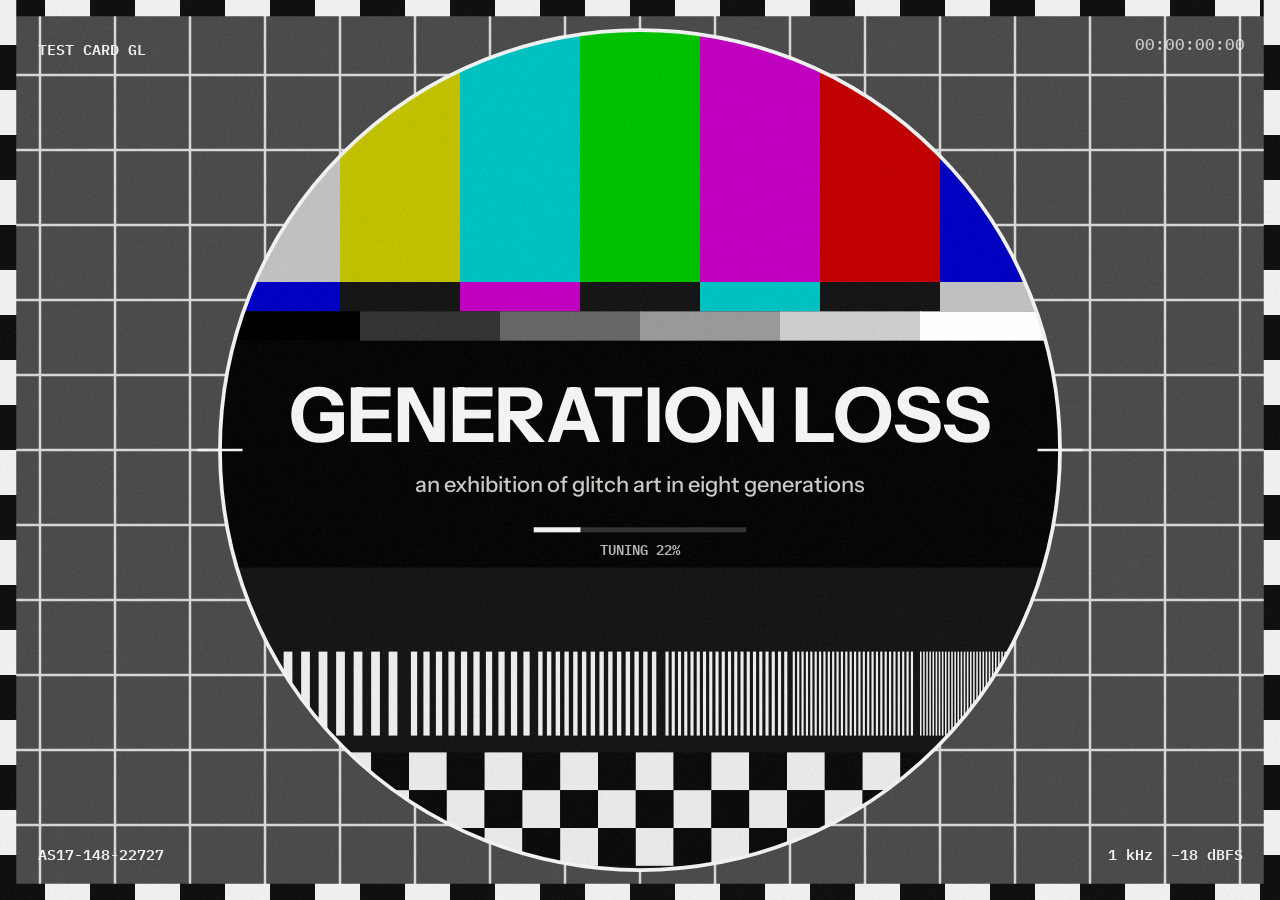
==== commit 0eac12b1: "Write the replacement character as a code point, not a literal The labels of generation 6 rot into U" ====
--- a/index.html
+++ b/index.html
@@ -3809,10 +3809,11 @@
   return out;
 }
 // text losing characters to U+FFFD, the replacement character
+const REPLACEMENT = String.fromCharCode(0xfffd);
 function rot(text, amount, seed) {
   if (amount <= 0) return text;
   let out = '';
-  for (let i = 0; i < text.length; i++) out += text[i] !== ' ' && hash(i, seed) < amount ? '�' : text[i];
+  for (let i = 0; i < text.length; i++) out += text[i] !== ' ' && hash(i, seed) < amount ? REPLACEMENT : text[i];
   return out;
 }
 
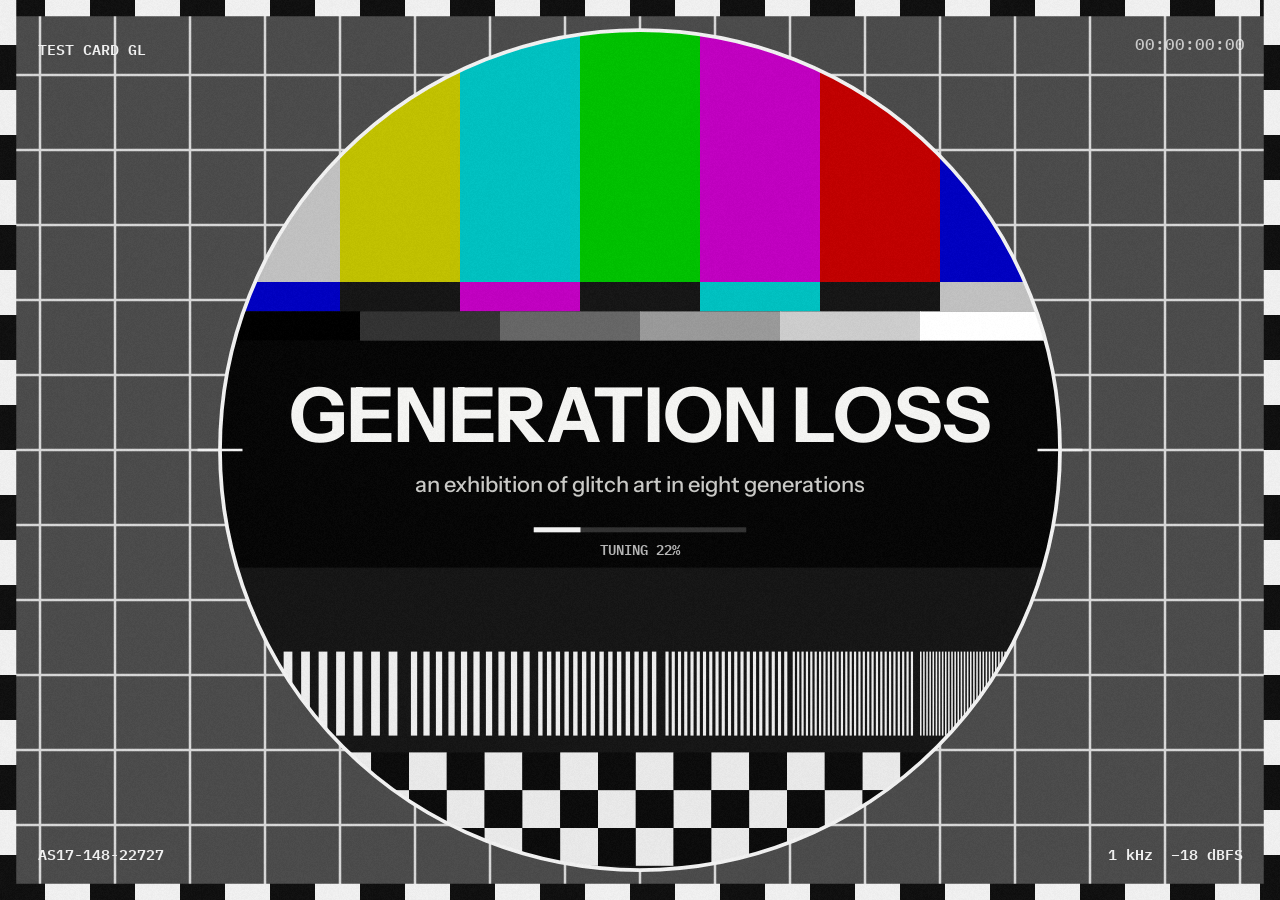
==== commit acce409c: "Pack the DCT into 8 bits when float render targets are missing Generation 6 needs signed intermediat" ====
--- a/index.html
+++ b/index.html
@@ -3017,7 +3017,7 @@
   canvas = opts.canvas; hud = opts.hud; capture = !!opts.capture;
   gl = canvas.getContext('webgl2', { antialias: false, alpha: false, depth: false, stencil: false, preserveDrawingBuffer: capture, powerPreference: 'high-performance' });
   if (!gl) throw new Error('WebGL 2 unavailable');
-  floatOK = !!gl.getExtension('EXT_color_buffer_float');
+  floatOK = !!gl.getExtension('EXT_color_buffer_float') && !/[?&]nofloat\b/.test(location.search);   // ?nofloat tests the 8-bit path
   hctx = hud.getContext('2d');
   tri = gl.createVertexArray();
   gl.bindVertexArray(tri);
@@ -3146,7 +3146,13 @@
 
 // JPEG, one save, in five passes: colour + chroma subsampling; rows; columns + quantise;
 // inverse columns; inverse rows + colour. The work canvas is 8-bit, so each save rounds too.
-SHADERS.jpegIn = `
+// without float targets the DCT's signed values are packed into 8 bits (coarser, still JPEG-like)
+SHADERS.pack = `
+uniform int uEnc;
+vec3 enc(vec3 v) { return uEnc == 1 ? v / 8.0 + 0.5 : v; }
+vec3 dec(vec3 c) { return uEnc == 1 ? (c - 0.5) * 8.0 : c; }
+`;
+SHADERS.jpegIn = SHADERS.pack + `
 uniform sampler2D uS; uniform vec2 uSize; uniform ivec2 uShift;
 void main() {
   ivec2 lim = ivec2(uSize) - 1;
@@ -3155,9 +3161,9 @@
   ivec2 b = (q / 2) * 2;
   vec3 s = texelFetch(uS, b, 0).rgb + texelFetch(uS, min(b + ivec2(1, 0), lim), 0).rgb + texelFetch(uS, min(b + ivec2(0, 1), lim), 0).rgb + texelFetch(uS, min(b + ivec2(1, 1), lim), 0).rgb;
   s *= 0.25;
-  o = vec4(luma(c) - 0.5, dot(s, vec3(-0.168736, -0.331264, 0.5)), dot(s, vec3(0.5, -0.418688, -0.081312)), 1.0);
+  o = vec4(enc(vec3(luma(c) - 0.5, dot(s, vec3(-0.168736, -0.331264, 0.5)), dot(s, vec3(0.5, -0.418688, -0.081312)))), 1.0);
 }`;
-SHADERS.jpegRow = `
+SHADERS.jpegRow = SHADERS.pack + `
 uniform sampler2D uS; uniform vec2 uSize; uniform float uC[64]; uniform int uInv; uniform vec4 uSq;
 void main() {
   ivec2 p = ivec2(gl_FragCoord.xy);
@@ -3165,20 +3171,20 @@
   if (uInv == 1 && (rel.x < 0.0 || rel.y < 0.0 || rel.x >= uSq.z || rel.y >= uSq.z)) { o = vec4(0.0, 0.0, 0.0, 1.0); return; }
   int u = p.x & 7, bx = p.x - u, w = int(uSize.x) - 1;
   vec3 s = vec3(0.0);
-  for (int k = 0; k < 8; k++) s += (uInv == 1 ? uC[k * 8 + u] : uC[u * 8 + k]) * texelFetch(uS, ivec2(min(bx + k, w), p.y), 0).rgb;
+  for (int k = 0; k < 8; k++) s += (uInv == 1 ? uC[k * 8 + u] : uC[u * 8 + k]) * dec(texelFetch(uS, ivec2(min(bx + k, w), p.y), 0).rgb);
   if (uInv == 1) {
     float Y = s.x + 0.5;
     o = vec4(clamp(vec3(Y + 1.402 * s.z, Y - 0.344136 * s.y - 0.714136 * s.z, Y + 1.772 * s.y), 0.0, 1.0), 1.0);
-  } else o = vec4(s, 1.0);
+  } else o = vec4(enc(s), 1.0);
 }`;
-SHADERS.jpegCol = `
+SHADERS.jpegCol = SHADERS.pack + `
 uniform sampler2D uS; uniform vec2 uSize; uniform float uC[64]; uniform int uInv;
 uniform float uQY[64]; uniform float uQC[64]; uniform float uScale; uniform vec4 uGl; uniform float uSeed;
 void main() {
   ivec2 p = ivec2(gl_FragCoord.xy);
   int v = p.y & 7, by = p.y - v, u = p.x & 7, h = int(uSize.y) - 1;
   vec3 s = vec3(0.0);
-  for (int k = 0; k < 8; k++) s += (uInv == 1 ? uC[k * 8 + v] : uC[v * 8 + k]) * texelFetch(uS, ivec2(p.x, min(by + k, h)), 0).rgb;
+  for (int k = 0; k < 8; k++) s += (uInv == 1 ? uC[k * 8 + v] : uC[v * 8 + k]) * dec(texelFetch(uS, ivec2(p.x, min(by + k, h)), 0).rgb);
   if (uInv == 0) {
     int i = v * 8 + u;
     float qy = clamp(floor(uQY[i] * uScale + 0.5), 1.0, 255.0) / 255.0;
@@ -3190,7 +3196,7 @@
     if (r > 1.0 - uGl.y && i == int(hash(blk + uSeed + 5.0) * 20.0) + 1) s += vec3(0.35, 0.18, -0.18) * sign(hash(blk + uSeed + 9.0) - 0.5);
     if (i == 0 && hash(blk + uSeed + 2.0) < uGl.z) s.x = -0.5;
   }
-  o = vec4(s, 1.0);
+  o = vec4(enc(s), 1.0);
 }`;
 
 // whole 16×16 blocks taken from somewhere else
@@ -3577,12 +3583,12 @@
   const shifts = [[1, 0], [0, 1], [-1, 0], [0, -1]];
   const t = JPG.events[e];
   const loud = Math.round((t - GT[6]) / STEP) % 8 === 4 && t > T(46, 0);
-  const size = [L.WW, L.WH];
-  GFX.pass(P.jpegIn, { uSize: size, uShift: shifts[e % 4] }, { uS: R.work }, R.f1);
-  GFX.pass(P.jpegRow, { uSize: size, uC: DCT, uInv: 0 }, { uS: R.f1 }, R.f2);
-  GFX.pass(P.jpegCol, { uSize: size, uC: DCT, uInv: 0, uQY: QY, uQC: QC, uScale: scale, uGl: loud ? [0.04, 0.05, 0.03, 0] : [0.004, 0.006, 0.002, 0], uSeed: e * 7.31 }, { uS: R.f2 }, R.f1);
-  GFX.pass(P.jpegCol, { uSize: size, uC: DCT, uInv: 1, uQY: QY, uQC: QC, uScale: 1, uGl: [0, 0, 0, 0], uSeed: 0 }, { uS: R.f1 }, R.f2);
-  GFX.pass(P.jpegRow, { uSize: size, uC: DCT, uInv: 1, uSq: [L.sq.x, L.sq.y, 720, 0] }, { uS: R.f2 }, R.other);
+  const size = [L.WW, L.WH], enc = GFX.floatOK ? 0 : 1;
+  GFX.pass(P.jpegIn, { uSize: size, uShift: shifts[e % 4], uEnc: enc }, { uS: R.work }, R.f1);
+  GFX.pass(P.jpegRow, { uSize: size, uC: DCT, uInv: 0, uEnc: enc }, { uS: R.f1 }, R.f2);
+  GFX.pass(P.jpegCol, { uSize: size, uC: DCT, uInv: 0, uQY: QY, uQC: QC, uScale: scale, uGl: loud ? [0.04, 0.05, 0.03, 0] : [0.004, 0.006, 0.002, 0], uSeed: e * 7.31, uEnc: enc }, { uS: R.f2 }, R.f1);
+  GFX.pass(P.jpegCol, { uSize: size, uC: DCT, uInv: 1, uQY: QY, uQC: QC, uScale: 1, uGl: [0, 0, 0, 0], uSeed: 0, uEnc: enc }, { uS: R.f1 }, R.f2);
+  GFX.pass(P.jpegRow, { uSize: size, uC: DCT, uInv: 1, uSq: [L.sq.x, L.sq.y, 720, 0], uEnc: enc }, { uS: R.f2 }, R.other);
   swap();
   const st = S.stutters.some((s) => Math.abs(s[0] - t) < STEP * 0.5);
   if (st || (loud && e % 3 === 0)) {
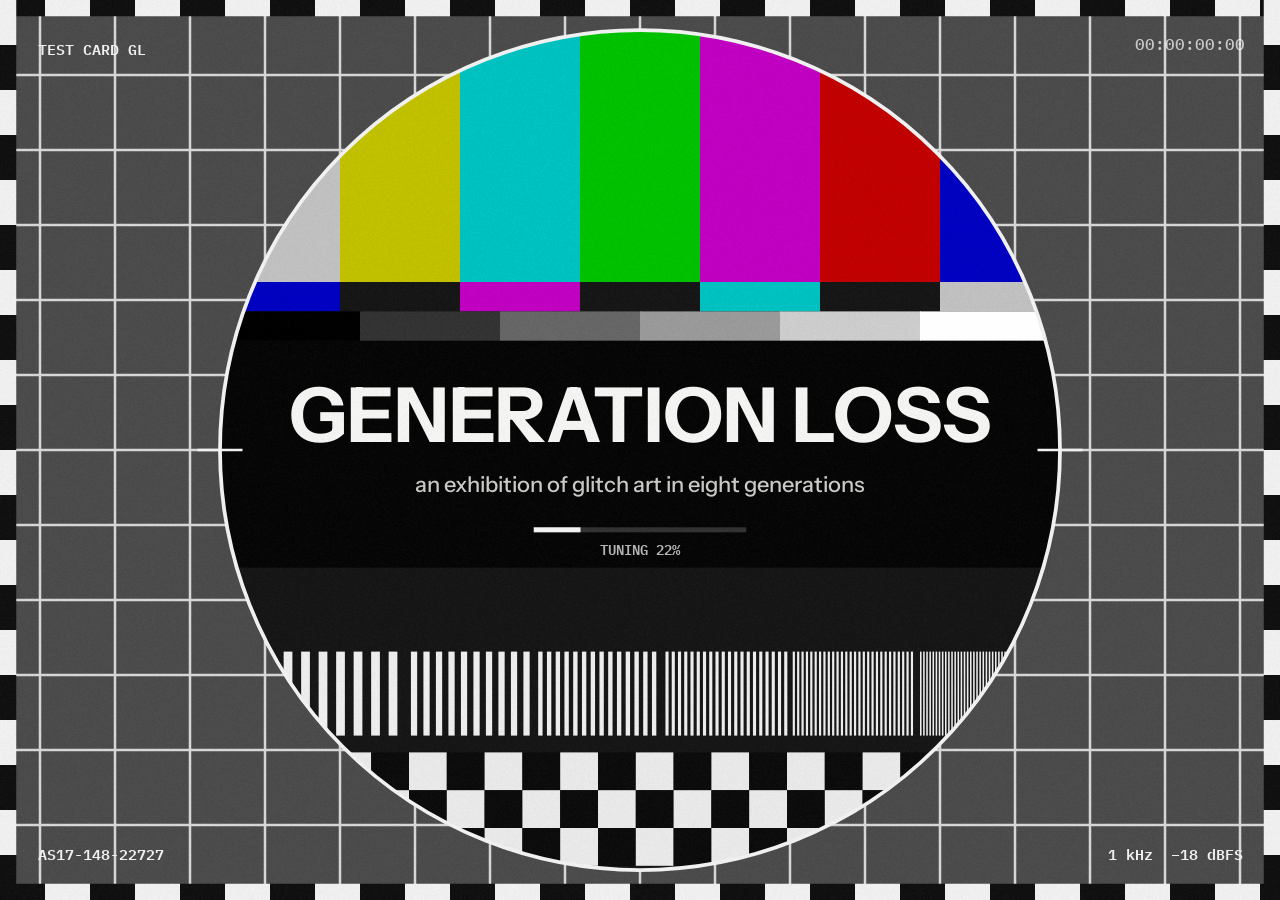
==== commit dae4a9b4: "Hold grain, snow and composite noise for a few frames Noise drawn fresh every frame is almost incomp" ====
--- a/index.html
+++ b/index.html
@@ -3125,8 +3125,8 @@
 vec3 toRGB(vec3 y) { return mat3(1.0, 1.0, 1.0, 0.956, -0.272, -1.106, 0.621, -0.647, 1.703) * y; }
 void main() {
   vec2 p = floor(gl_FragCoord.xy);
-  float line = p.y;
-  float off = (hash(vec2(line, uFrame)) - 0.5) * 1.8 * uAmt;
+  float line = p.y, f2 = floor(uFrame * 0.5);
+  float off = (hash(vec2(line, f2)) - 0.5) * 1.8 * uAmt;
   float trk = exp(-pow((line - uTrack) / 16.0, 2.0)) * uAmt;
   off += trk * (hash(vec2(line, uFrame + 7.0)) - 0.5) * 90.0;
   off += smoothstep(uSize.y - 20.0, uSize.y - 4.0, line) * (14.0 + 12.0 * hash(vec2(line, uFrame + 11.0)));
@@ -3136,10 +3136,10 @@
   vec2 iq = vec2(0.0);
   for (int k = 0; k < 8; k++) iq += toYIQ(px(x - 5.0 - float(k) * 1.7, line)).yz;
   iq /= 8.0;
-  Y += 0.06 * length(iq) * cos(3.14159 * (p.x + line + uFrame));
+  Y += 0.06 * length(iq) * cos(3.14159 * (p.x + line + f2));
   Y += 0.11 * luma(px(x - 18.0, line));
-  Y += (hash(p + uFrame * 13.0) - 0.5) * 0.09 * uAmt;
-  Y += trk * (hash(p + uFrame * 3.0) - 0.4) * 0.8;
+  Y += (hash(p + f2 * 13.0) - 0.5) * 0.09 * uAmt;
+  Y += trk * (hash(p + f2 * 3.0) - 0.4) * 0.8;
   if (hash(vec2(floor(line / 2.0), floor(uFrame / 3.0) + uSeed)) > 0.9982) Y = mix(Y, 1.0, step(hash(vec2(floor(p.x / 40.0), line)), 0.6));
   o = vec4(toRGB(vec3(Y, iq * 1.2)), 1.0);
 }`;
@@ -3313,8 +3313,9 @@
     vec2 c = uv - 0.5; col *= 1.0 - dot(c, c) * 1.1 * uCRT.x;
   }
   col *= vis * boost;
-  if (uSnow > 0.0) col = mix(col, vec3(hash(floor(sp / max(1.0, uK)) + fract(uT * 7.13) * 431.0)), uSnow);
-  col += (hash(sp + fract(uT * 3.7) * 311.0) - 0.5) * uGrain;
+  // noise holds for a few frames: it still reads as grain and snow, and video encoders can keep up
+  if (uSnow > 0.0) col = mix(col, vec3(hash(floor(sp / max(1.0, uK)) + fract(floor(uT * 15.0) * 0.2137) * 431.0)), uSnow);
+  col += (hash(sp + fract(floor(uT * 12.0) * 0.1373) * 311.0) - 0.5) * uGrain;
   col *= 1.0 - uFade;
   o = vec4(clamp(col, 0.0, 1.0), 1.0);
 }`;
